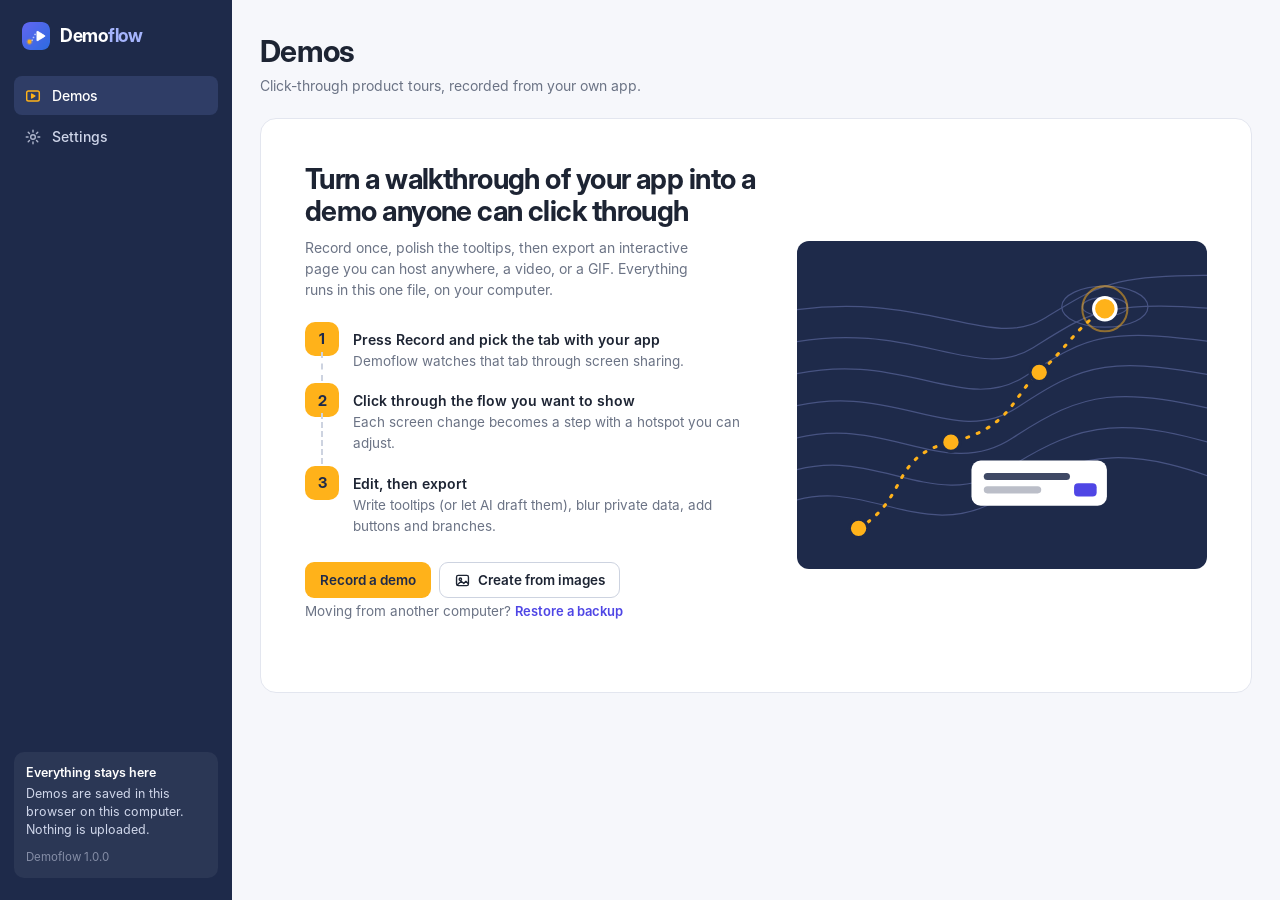
==== Demoflow.html @ d5525d9f "Demoflow 1.0.0 Co-Authored-By: Claude Opus 5.5 <noreply@anthropic.com> Claude-Session: https://claud" ====
<!doctype html>
<html lang="en" data-demoflow-app="1.0.0">
<head>
<meta charset="utf-8">
<meta name="viewport" content="width=device-width, initial-scale=1">
<title>Demoflow</title>
<link rel="icon" href="[data-uri]">
<link rel="manifest" href="manifest.webmanifest" id="df-manifest">
<meta name="theme-color" content="#1E2A4A">
<script>
(function () {
  window.DF_VERSION = "1.0.0";
  window.DF_FEED = "https://raw.githubusercontent.com/koohrang/demoflow/main/version.json";
  document.documentElement.setAttribute('data-demoflow', '1');
  function cmp(a, b) {
    a = String(a).split('.'); b = String(b).split('.');
    for (var i = 0; i < Math.max(a.length, b.length); i++) { var d = (+a[i] || 0) - (+b[i] || 0); if (d) return d > 0 ? 1 : -1; }
    return 0;
  }
  window.__dfBoot = new Promise(function (go) {
    if (/[?&#]safe\b/.test(location.href) || window.__dfNested) return go();
    var ls = {};
    try { ls = window.localStorage; } catch (e) { return go(); }
    var q;
    try { q = indexedDB.open('demoflow-app', 1); } catch (e) { return go(); }
    q.onupgradeneeded = function () { q.result.createObjectStore('app'); };
    q.onerror = function () { go(); };
    q.onsuccess = function () {
      var db = q.result, r;
      try { r = db.transaction('app', 'readonly').objectStore('app').get('current'); } catch (e) { db.close(); return go(); }
      r.onerror = function () { db.close(); go(); };
      r.onsuccess = function () {
        var rec = r.result; db.close();
        if (!rec || cmp(rec.version, window.DF_VERSION) <= 0 || ls.getItem('df.bad') === rec.version) return go();
        if (ls.getItem('df.bootPending') === rec.version) { ls.setItem('df.bad', rec.version); ls.removeItem('df.bootPending'); return go(); }
        ls.setItem('df.bootPending', rec.version);
        var html = rec.html.replace('<head>', '<head><script>window.__dfNested=1;window.__dfFrom="stored";<\/script>');
        // If that copy hasn't started within 12 s, reload: it is then skipped.
        setTimeout(function () { if (ls.getItem('df.bootPending') === rec.version) location.reload(); }, 12000);
        document.open(); document.write(html); document.close();
      };
    };
  });
})();

</script>
<style>
@font-face { font-family: "Inter TM"; src: url("[data-uri]") format("woff"); font-weight: 400; font-display: swap; }
@font-face { font-family: "Inter TM"; src: url("[data-uri]") format("woff"); font-weight: 500; font-display: swap; }
@font-face { font-family: "Inter TM"; src: url("[data-uri]") format("woff"); font-weight: 600; font-display: swap; }
@font-face { font-family: "Inter TM Display"; src: url("[data-uri]") format("woff"); font-weight: 700; font-display: swap; }

/* Demoflow player. Every class is prefixed tmp- so it can be embedded anywhere. */
.tmp-root {
  --tmp-accent: #4F46E5;
  --tmp-accent-ink: #fff;
  --tmp-hot: #FFB21A;
  --tmp-tip-bg: #fff;
  --tmp-tip-ink: #1D2433;
  --tmp-radius: 12px;
  --tmp-font: ui-sans-serif, system-ui, -apple-system, "Segoe UI", Roboto, "Helvetica Neue", Arial, sans-serif;
  position: relative; width: 100%; height: 100%;
  display: flex; align-items: center; justify-content: center;
  font: 400 15px/1.5 var(--tmp-font); color: var(--tmp-tip-ink);
  -webkit-font-smoothing: antialiased; outline: none;
}
.tmp-root *, .tmp-root *::before, .tmp-root *::after { box-sizing: border-box; }
.tmp-root.tmp-fit-width { height: auto; display: block; }
.tmp-frame { position: relative; overflow: hidden; border-radius: 10px; background: #ECEEF5; box-shadow: 0 1px 2px rgba(20,28,52,.06), 0 12px 40px rgba(20,28,52,.16); }
.tmp-root.tmp-flat .tmp-frame { border-radius: 0; box-shadow: none; }
.tmp-stage { position: absolute; inset: 0; }
.tmp-img { position: absolute; inset: 0; width: 100%; height: 100%; object-fit: fill; user-select: none; -webkit-user-drag: none; transition: opacity .22s ease; }
.tmp-img.tmp-out { opacity: 0; }
.tmp-blur { position: absolute; backdrop-filter: blur(9px) saturate(.9); -webkit-backdrop-filter: blur(9px); background: rgba(240,242,241,.12); border-radius: 4px; }

/* Hotspot beacon */
.tmp-beacon { position: absolute; width: 44px; height: 44px; margin: -22px 0 0 -22px; padding: 0; border: 0; border-radius: 50%; background: none; cursor: pointer; z-index: 3; }
.tmp-beacon .tmp-core { position: absolute; left: 14px; top: 14px; width: 16px; height: 16px; border-radius: 50%; background: var(--tmp-hot); box-shadow: 0 0 0 3px rgba(255,255,255,.95), 0 2px 8px rgba(0,0,0,.3); }
.tmp-beacon .tmp-ring { position: absolute; left: 14px; top: 14px; width: 16px; height: 16px; border-radius: 50%; border: 2px solid var(--tmp-hot); animation: tmp-ring 1.8s cubic-bezier(.2,.6,.3,1) infinite; }
.tmp-beacon .tmp-ring + .tmp-ring { animation-delay: .9s; }
.tmp-beacon:focus-visible .tmp-core { outline: 3px solid var(--tmp-accent); outline-offset: 3px; }
@keyframes tmp-ring { from { transform: scale(1); opacity: .9; } to { transform: scale(3.4); opacity: 0; } }

/* Spotlight */
.tmp-spot { position: absolute; z-index: 2; border-radius: 8px; cursor: pointer; box-shadow: 0 0 0 2px var(--tmp-hot), 0 0 0 9999px rgba(12,22,20,.52); transition: all .3s ease; background: transparent; border: 0; padding: 0; }
.tmp-spot:focus-visible { outline: 3px solid #fff; outline-offset: 3px; }

/* Area beacon: a pulsing outline around a whole region, nothing dimmed */
.tmp-area { position: absolute; z-index: 2; border-radius: 10px; cursor: pointer; padding: 0; background: color-mix(in srgb, var(--tmp-hot) 10%, transparent); border: 2.5px solid var(--tmp-hot); box-shadow: 0 0 0 0 color-mix(in srgb, var(--tmp-hot) 55%, transparent); animation: tmp-area 1.8s ease-out infinite; }
.tmp-area:hover { background: color-mix(in srgb, var(--tmp-hot) 18%, transparent); }
.tmp-area:focus-visible { outline: 3px solid var(--tmp-accent); outline-offset: 3px; }
@keyframes tmp-area { 0% { box-shadow: 0 0 0 0 color-mix(in srgb, var(--tmp-hot) 55%, transparent); } 100% { box-shadow: 0 0 0 14px color-mix(in srgb, var(--tmp-hot) 0%, transparent); } }

/* Recorded movement and video clips */
.tmp-motion, .tmp-video { position: absolute; inset: 0; width: 100%; height: 100%; object-fit: fill; background: transparent; z-index: 5; cursor: pointer; }
.tmp-motion { opacity: 0; transition: opacity .12s linear; }
.tmp-motion.tmp-on { opacity: 1; }
.tmp-motion.tmp-gone { opacity: 0; transition-duration: .16s; }
.tmp-video { z-index: 1; cursor: default; }
.tmp-tip.tmp-cap-only { padding: 12px 16px; pointer-events: none; }
.tmp-skip { position: absolute; z-index: 6; animation: tmp-fadein .3s ease .4s both; right: 12px; bottom: 14px; border: 0; border-radius: 999px; padding: 7px 12px; background: rgba(20,28,52,.72); color: #fff; font: 600 12.5px/1 var(--tmp-font); cursor: pointer; backdrop-filter: blur(6px); }
.tmp-skip:hover { background: rgba(20,28,52,.9); }
.tmp-tip.tmp-cap { width: min(460px, calc(100% - 24px)); }

@keyframes tmp-fadein { from { opacity: 0; } to { opacity: 1; } }

/* Tooltip */
.tmp-tip { position: absolute; z-index: 4; width: 300px; max-width: calc(100% - 24px); background: var(--tmp-tip-bg); color: var(--tmp-tip-ink); border-radius: var(--tmp-radius); box-shadow: 0 1px 2px rgba(0,0,0,.08), 0 14px 38px rgba(10,20,18,.26); padding: 14px 16px 12px; opacity: 0; transform: translateY(4px); transition: opacity .2s ease, transform .2s ease; }
.tmp-tip.tmp-in { opacity: 1; transform: none; }
.tmp-tip .tmp-arrow { position: absolute; width: 14px; height: 14px; background: var(--tmp-tip-bg); transform: rotate(45deg); border-radius: 2px; }
.tmp-tip .tmp-text { margin: 0; font-size: 15px; line-height: 1.5; overflow-wrap: anywhere; }
.tmp-tip .tmp-text strong { font-weight: 650; }
.tmp-tip .tmp-ctas { display: flex; flex-wrap: wrap; gap: 8px; margin-top: 12px; }
.tmp-foot { display: flex; align-items: center; gap: 6px; margin-top: 12px; }
.tmp-count { flex: 1; font-size: 12.5px; color: color-mix(in srgb, var(--tmp-tip-ink) 58%, transparent); font-variant-numeric: tabular-nums; }
.tmp-btn { appearance: none; border: 0; cursor: pointer; font: 600 13.5px/1 var(--tmp-font); padding: 9px 14px; border-radius: calc(var(--tmp-radius) * .66); background: var(--tmp-accent); color: var(--tmp-accent-ink); transition: filter .15s ease, transform .1s ease; text-decoration: none; display: inline-flex; align-items: center; gap: 6px; }
.tmp-btn:hover { filter: brightness(1.08); }
.tmp-btn:active { transform: translateY(1px); }
.tmp-btn:focus-visible { outline: 2px solid var(--tmp-accent); outline-offset: 2px; }
.tmp-btn.tmp-secondary { background: color-mix(in srgb, var(--tmp-accent) 11%, transparent); color: var(--tmp-accent); }
.tmp-btn.tmp-icon { padding: 8px 10px; background: transparent; color: color-mix(in srgb, var(--tmp-tip-ink) 70%, transparent); }
.tmp-btn.tmp-icon:hover { background: color-mix(in srgb, var(--tmp-tip-ink) 7%, transparent); filter: none; }

/* Chapter + end screens */
.tmp-overlay { position: absolute; inset: 0; z-index: 6; display: flex; align-items: center; justify-content: center; padding: 24px; opacity: 0; transition: opacity .25s ease; }
.tmp-overlay.tmp-in { opacity: 1; }
.tmp-overlay .tmp-bg { position: absolute; inset: -30px; background-size: cover; background-position: center; filter: blur(14px) saturate(.9); transform: scale(1.04); }
.tmp-overlay .tmp-veil { position: absolute; inset: 0; background: color-mix(in srgb, var(--tmp-accent) 62%, rgba(8,16,14,.55)); }
.tmp-card { position: relative; width: min(460px, 100%); background: var(--tmp-tip-bg); color: var(--tmp-tip-ink); border-radius: calc(var(--tmp-radius) * 1.33); padding: 26px 26px 20px; box-shadow: 0 24px 60px rgba(0,0,0,.28); text-align: left; }
.tmp-card h2 { margin: 0 0 8px; font: 700 clamp(19px, 2.6vw, 25px)/1.2 var(--tmp-font); letter-spacing: -0.015em; }
.tmp-card p { margin: 0; color: color-mix(in srgb, var(--tmp-tip-ink) 75%, transparent); }
.tmp-card .tmp-choices { display: grid; gap: 8px; margin-top: 18px; }
.tmp-card .tmp-choices .tmp-btn { justify-content: space-between; padding: 12px 14px; font-size: 14.5px; width: 100%; }
.tmp-card .tmp-foot { margin-top: 16px; }

/* Opening and closing cards */
.tmp-opening .tmp-card, .tmp-closing .tmp-card { text-align: center; padding: 34px 32px 28px; width: min(500px, 100%); }
.tmp-opening .tmp-card h2 { font-size: clamp(22px, 3.4vw, 32px); letter-spacing: -0.02em; margin-bottom: 10px; }
.tmp-closing .tmp-card h2 { font-size: clamp(21px, 3vw, 28px); }
.tmp-opening .tmp-card p, .tmp-closing .tmp-card p { max-width: 38ch; margin: 0 auto; }
.tmp-opening .tmp-choices, .tmp-closing .tmp-choices { max-width: 320px; margin-left: auto; margin-right: auto; }
.tmp-opening .tmp-choices .tmp-btn, .tmp-closing .tmp-choices .tmp-btn { justify-content: center; gap: 8px; }
.tmp-meta { display: inline-block; margin: 0 0 12px; padding: 4px 10px; border-radius: 999px; background: color-mix(in srgb, var(--tmp-accent) 12%, transparent); color: var(--tmp-accent); font-size: 12.5px; font-weight: 600; }
.tmp-opening .tmp-veil { background: linear-gradient(160deg, color-mix(in srgb, var(--tmp-accent) 80%, rgba(8,16,30,.7)), color-mix(in srgb, var(--tmp-accent) 45%, rgba(8,16,30,.75))); }

/* Start screen */
.tmp-start .tmp-play { width: 64px; height: 64px; border-radius: 50%; border: 0; cursor: pointer; background: var(--tmp-hot); display: grid; place-items: center; margin: 0 auto 14px; box-shadow: 0 10px 30px rgba(0,0,0,.25); }
.tmp-start .tmp-play svg { margin-left: 4px; }
.tmp-start .tmp-card { text-align: center; }

/* Progress + controls */
.tmp-progress { position: absolute; left: 0; right: 0; bottom: 0; height: 4px; background: rgba(0,0,0,.08); z-index: 7; }
.tmp-progress i { display: block; height: 100%; width: 0; background: var(--tmp-accent); transition: width .3s ease; }
.tmp-controls { position: absolute; top: 10px; right: 10px; z-index: 8; display: flex; gap: 4px; opacity: 0; transition: opacity .2s ease; }
.tmp-frame:hover .tmp-controls, .tmp-controls:focus-within { opacity: 1; }
.tmp-ctrl { width: 32px; height: 32px; border: 0; border-radius: 8px; cursor: pointer; display: grid; place-items: center; background: rgba(15,25,23,.62); color: #fff; backdrop-filter: blur(6px); }
.tmp-ctrl:hover { background: rgba(15,25,23,.8); }
.tmp-ctrl:focus-visible { outline: 2px solid #fff; }

/* Small stages: tooltip docks to an edge */
.tmp-docked .tmp-tip { left: 10px !important; right: 10px; width: auto; max-width: none; }
.tmp-docked .tmp-tip .tmp-arrow { display: none; }
.tmp-docked .tmp-tip .tmp-text { font-size: 14px; }

.tmp-root:fullscreen { background: #0E1513; }
.tmp-sr { position: absolute; width: 1px; height: 1px; overflow: hidden; clip: rect(0 0 0 0); white-space: nowrap; }

@media (prefers-reduced-motion: reduce) {
  .tmp-beacon .tmp-ring { animation: none; opacity: .5; transform: scale(1.8); }
  .tmp-area { animation: none; }
  .tmp-img, .tmp-tip, .tmp-overlay, .tmp-spot, .tmp-progress i { transition: none; }
}
/* Camera (zoom) layer: screenshots, blurs, annotations and hotspots move together. */
.tmp-cam { position: absolute; inset: 0; transform-origin: 0 0; will-change: transform; }
.tmp-cam .tmp-beacon { scale: calc(1 / var(--tmp-z, 1)); }
.tmp-annos-wrap, .tmp-annos { position: absolute; inset: 0; pointer-events: none; z-index: 4; }
.tmp-annos svg { position: absolute; inset: 0; width: 100%; height: 100%; overflow: visible; }
.tmp-label { position: absolute; transform: translate(-50%, -50%); padding: .35em .75em; border-radius: 999px; font: 600 calc(var(--tmp-w, 900px) * .0155)/1.25 var(--tmp-font); white-space: nowrap; box-shadow: 0 2px 10px rgba(0,0,0,.18); }
.tmp-brand { position: absolute; z-index: 7; max-height: 30px; max-width: 140px; object-fit: contain; pointer-events: none; filter: drop-shadow(0 1px 3px rgba(0,0,0,.18)); }
.tmp-brand-tl { top: 12px; left: 14px; } .tmp-brand-bl { bottom: 12px; left: 14px; } .tmp-brand-br { bottom: 12px; right: 14px; }
.tmp-root.tmp-docked .tmp-brand { max-height: 22px; }
/* Lead form before the demo */
.tmp-gate { display: grid; gap: 10px; margin-top: 16px; text-align: left; }
.tmp-field { display: grid; gap: 4px; font: 600 12.5px/1.2 var(--tmp-font); color: color-mix(in srgb, var(--tmp-tip-ink) 80%, transparent); }
.tmp-field input { font: 400 15px/1.3 var(--tmp-font); padding: 10px 12px; border-radius: calc(var(--tmp-radius) * .7); border: 1px solid color-mix(in srgb, var(--tmp-tip-ink) 22%, transparent); background: var(--tmp-tip-bg); color: var(--tmp-tip-ink); }
.tmp-field input:focus { outline: 2px solid var(--tmp-accent); outline-offset: 1px; border-color: transparent; }
.tmp-gate .tmp-btn { justify-content: center; padding: 12px 14px; font-size: 14.5px; margin-top: 4px; }
.tmp-gate-err { color: #C42B32; font-size: 13px; min-height: 0; }
.tmp-gate-err:empty { display: none; }
.tmp-gate-note { font-size: 11.5px; color: color-mix(in srgb, var(--tmp-tip-ink) 60%, transparent); text-align: center; }

:root {
  /* Palette from the Acme Analytics guided tour */
  --navy: #1E2A4A; --navy-2: #2F3D66; --navy-ink: #CFD6EA;
  --indigo: #4F46E5; --indigo-2: #4338CA; --indigo-tint: #EEF0FE; --indigo-tint-2: #DDE0FB;
  --blue: #2C6BE0; --blue-tint: #E7F0FD;
  --emerald: #16A36A; --emerald-tint: #E3F6EC;
  /* Older names, mapped onto the new palette */
  --pine: var(--navy); --pine-2: var(--indigo); --pine-3: var(--indigo); --pine-tint: var(--indigo-tint); --pine-tint-2: var(--indigo-tint-2);
  --blaze: #FFB21A; --blaze-2: #FFC54D; --blaze-tint: #FFF4DA;
  --paper: #F6F7FB; --surface: #FFFFFF; --sunk: #ECEEF5;
  --ink: #1D2433; --muted: #6B7385; --faint: #959CAE;
  --line: #E3E6EF; --line-2: #CDD3E0;
  --focus: #4F46E5; --danger: #C42B1C; --danger-tint: #FDECEA; --ok: #16A36A;
  --r-sm: 6px; --r: 9px; --r-lg: 14px;
  --shadow-pop: 0 1px 2px rgba(20,28,52,.08), 0 10px 30px rgba(20,28,52,.14);
  --font: "Inter TM", ui-sans-serif, system-ui, -apple-system, "Segoe UI", Roboto, sans-serif;
  --display: "Inter TM Display", "Inter TM", ui-sans-serif, system-ui, sans-serif;
}
* { box-sizing: border-box; }
html, body { margin: 0; height: 100%; }
body { font: 400 14px/1.5 var(--font); color: var(--ink); background: var(--paper); -webkit-font-smoothing: antialiased; font-feature-settings: "cv11", "ss01"; }
button, input, select, textarea { font: inherit; color: inherit; }
:focus-visible { outline: 2px solid var(--focus); outline-offset: 2px; }
::selection { background: var(--blaze-tint); }
a { color: var(--pine-2); }
h1, h2, h3 { margin: 0; }
.ic { display: inline-grid; place-items: center; width: var(--s, 18px); height: var(--s, 18px); flex: none; }
.ic svg { width: 100%; height: 100%; }
.sr { position: absolute; width: 1px; height: 1px; overflow: hidden; clip: rect(0 0 0 0); white-space: nowrap; }
[hidden] { display: none !important; }

/* ---------- Buttons ---------- */
.btn { display: inline-flex; align-items: center; justify-content: center; gap: 7px; height: 36px; padding: 0 14px; border-radius: var(--r); border: 1px solid transparent; background: none; font-weight: 600; font-size: 13.5px; cursor: pointer; white-space: nowrap; transition: background .12s ease, border-color .12s ease, color .12s ease; }
.btn:disabled { opacity: .5; cursor: not-allowed; }
.btn:active:not(:disabled) { transform: translateY(1px); }
.btn-primary { background: var(--indigo); color: #fff; }
.btn-primary:hover:not(:disabled) { background: var(--indigo-2); }
.btn-blaze { background: var(--blaze); color: var(--navy); }
.btn-blaze:hover:not(:disabled) { background: var(--blaze-2); }
.btn-outline { background: var(--surface); border-color: var(--line-2); }
.btn-outline:hover:not(:disabled) { background: var(--paper); border-color: var(--faint); }
.btn-quiet { color: var(--muted); }
.btn-quiet:hover:not(:disabled) { background: var(--sunk); color: var(--ink); }
.btn-danger { background: var(--danger); color: #fff; }
.btn-danger:hover:not(:disabled) { background: #912018; }
.rec-dot-sm { width: 9px; height: 9px; border-radius: 50%; background: #E03131; box-shadow: 0 0 0 3px rgba(224,49,49,.18); }
.btn-sm { height: 30px; padding: 0 10px; font-size: 13px; border-radius: 7px; }
.btn-block { width: 100%; }
.icon-btn { display: inline-grid; place-items: center; width: 32px; height: 32px; border-radius: 8px; border: 0; background: none; color: var(--muted); cursor: pointer; flex: none; }
.icon-btn:hover:not(:disabled) { background: var(--sunk); color: var(--ink); }
.icon-btn:disabled { opacity: .4; cursor: default; }
.icon-btn.on { background: var(--pine-tint); color: var(--pine); }
.spin { width: 15px; height: 15px; border-radius: 50%; border: 2px solid currentColor; border-right-color: transparent; animation: spin .7s linear infinite; flex: none; }
@keyframes spin { to { transform: rotate(360deg); } }

/* ---------- Form controls ---------- */
.field { display: grid; gap: 6px; margin-bottom: 14px; }
.field > label, .field-label { font-weight: 600; font-size: 13px; }
.field .help { color: var(--muted); font-size: 12.5px; margin: -2px 0 0; }
.input, .select, .textarea { width: 100%; min-height: 36px; padding: 7px 10px; border: 1px solid var(--line-2); border-radius: var(--r-sm); background: var(--surface); transition: border-color .12s ease, box-shadow .12s ease; }
.input:hover, .select:hover, .textarea:hover { border-color: var(--faint); }
.input:focus, .select:focus, .textarea:focus { outline: none; border-color: var(--indigo); box-shadow: 0 0 0 3px rgba(79,70,229,.16); }
.textarea { resize: vertical; min-height: 84px; line-height: 1.45; }
.select { appearance: none; padding-right: 30px; background: var(--surface) url("data:image/svg+xml,%3Csvg xmlns='http://www.w3.org/2000/svg' width='12' height='12' viewBox='0 0 12 12'%3E%3Cpath d='M3 4.5l3 3 3-3' fill='none' stroke='%235C6965' stroke-width='1.5' stroke-linecap='round' stroke-linejoin='round'/%3E%3C/svg%3E") no-repeat right 10px center; cursor: pointer; }
.row { display: flex; gap: 8px; align-items: center; }
.row > .grow { flex: 1; min-width: 0; }
.check { display: flex; gap: 9px; align-items: flex-start; cursor: pointer; padding: 4px 0; }
.check input { accent-color: var(--pine); margin: 3px 0 0; width: 15px; height: 15px; flex: none; }
.check small { display: block; color: var(--muted); font-size: 12.5px; }

.seg { display: inline-flex; padding: 3px; gap: 2px; background: var(--sunk); border-radius: 9px; width: 100%; }
.seg button { flex: 1; border: 0; background: none; padding: 6px 8px; border-radius: 7px; font-weight: 600; font-size: 12.5px; color: var(--muted); cursor: pointer; display: inline-flex; align-items: center; justify-content: center; gap: 5px; }
.seg button:hover { color: var(--ink); }
.seg button[aria-pressed="true"] { background: var(--surface); color: var(--ink); box-shadow: 0 1px 2px rgba(0,0,0,.08), 0 0 0 1px rgba(0,0,0,.03); }

.swatches { display: flex; flex-wrap: wrap; gap: 7px; align-items: center; }
.swatch { width: 26px; height: 26px; border-radius: 50%; border: 0; cursor: pointer; box-shadow: inset 0 0 0 1px rgba(0,0,0,.12); position: relative; }
.swatch[aria-pressed="true"]::after { content: ""; position: absolute; inset: -4px; border-radius: 50%; border: 2px solid var(--ink); }
.swatch-custom { position: relative; overflow: hidden; background: conic-gradient(#f43, #fb2, #4c6, #29e, #a4e, #f43); }
.swatch-custom input { position: absolute; inset: 0; opacity: 0; cursor: pointer; width: 100%; height: 100%; }

/* ---------- Toasts, menus, modals ---------- */
.toasts { position: fixed; z-index: 100; bottom: 20px; left: 50%; transform: translateX(-50%); display: grid; gap: 8px; justify-items: center; pointer-events: none; }
.toast { pointer-events: auto; display: flex; align-items: center; gap: 12px; padding: 10px 14px; border-radius: 10px; background: var(--ink); color: #fff; box-shadow: var(--shadow-pop); font-weight: 500; opacity: 0; transform: translateY(8px); transition: opacity .2s ease, transform .2s ease; max-width: min(560px, 92vw); }
.toast.in { opacity: 1; transform: none; }
.toast-error { background: var(--danger); }
.toast-ok::before { content: ""; width: 8px; height: 8px; border-radius: 50%; background: var(--blaze); flex: none; }
.toast-act { border: 0; background: rgba(255,255,255,.14); color: #fff; font-weight: 600; padding: 5px 10px; border-radius: 7px; cursor: pointer; }

.menu { position: fixed; z-index: 90; min-width: 220px; padding: 6px; background: var(--surface); border-radius: 11px; box-shadow: var(--shadow-pop), 0 0 0 1px rgba(20,28,52,.06); }
.menu-item { display: flex; align-items: center; gap: 10px; width: 100%; padding: 8px 10px; border: 0; background: none; border-radius: 7px; text-align: left; cursor: pointer; font-weight: 500; }
.menu-item:hover, .menu-item:focus-visible { background: var(--paper); outline: none; }
.menu-item:disabled { opacity: .45; cursor: default; }
.menu-item .ic { color: var(--muted); }
.menu-item.danger { color: var(--danger); }
.menu-item.danger .ic { color: var(--danger); }
.menu-label small { display: block; color: var(--muted); font-size: 12px; font-weight: 400; }
.menu-sep { height: 1px; background: var(--line); margin: 5px 4px; }
.menu-head { padding: 6px 10px 4px; font-size: 12px; font-weight: 600; color: var(--muted); }

.modal-back { position: fixed; inset: 0; z-index: 80; background: rgba(20,28,52,.42); display: grid; place-items: center; padding: 20px; opacity: 0; transition: opacity .18s ease; }
.modal-back.in { opacity: 1; }
.modal { width: min(500px, 100%); max-height: calc(100vh - 40px); overflow: auto; background: var(--surface); border-radius: var(--r-lg); box-shadow: 0 30px 80px rgba(20,28,52,.3); transform: translateY(8px) scale(.99); transition: transform .18s ease; }
.modal-back.in .modal { transform: none; }
.modal-wide { width: min(720px, 100%); }
.modal-head { display: flex; align-items: center; justify-content: space-between; gap: 12px; padding: 18px 18px 4px 22px; }
.modal-head h2 { font: 700 19px/1.25 var(--display); letter-spacing: -0.01em; }
.modal-body { padding: 10px 22px 6px; }
.modal-text { margin: 0 0 8px; color: var(--muted); }
.modal-foot { display: flex; justify-content: flex-end; gap: 8px; padding: 14px 22px 20px; }

/* ---------- App shell (library, settings, analytics) ---------- */
.shell { min-height: 100%; display: grid; grid-template-columns: 232px minmax(0, 1fr); }
.topnav { position: sticky; top: 0; height: 100vh; display: flex; flex-direction: column; gap: 26px; padding: 22px 14px; background: var(--navy); color: var(--navy-ink); }
.logo { display: flex; align-items: center; gap: 10px; text-decoration: none; color: #fff; font: 700 18px/1 var(--display); letter-spacing: -0.015em; padding: 0 8px; }
.logo img { width: 28px; height: 28px; }
.nav { display: grid; gap: 2px; }
.nav a { display: flex; align-items: center; gap: 10px; padding: 9px 10px; border-radius: 8px; text-decoration: none; color: var(--navy-ink); font-weight: 500; }
.nav a .ic { opacity: .8; }
.nav a:hover { color: #fff; background: rgba(255,255,255,.06); }
.nav a[aria-current="page"] { color: #fff; background: var(--navy-2); }
.nav a[aria-current="page"] .ic { color: var(--blaze); opacity: 1; }
.nav-foot { margin-top: auto; padding: 12px; border-radius: 10px; background: rgba(255,255,255,.06); font-size: 12.5px; line-height: 1.45; color: var(--navy-ink); }
.nav-foot strong { display: block; color: #fff; font-weight: 600; margin-bottom: 2px; }
.nav-rec { display: flex; width: 100%; justify-content: center; margin-top: 10px; }
.page { width: 100%; max-width: 1180px; margin: 0 auto; padding: 34px 28px 60px; }
.page-head { display: flex; align-items: flex-end; justify-content: space-between; gap: 16px; margin-bottom: 22px; flex-wrap: wrap; }
.page-head h1 { font: 700 30px/1.15 var(--display); letter-spacing: -0.022em; }
.page-head p { margin: 6px 0 0; color: var(--muted); }

/* Library stats */
.stats { display: grid; grid-template-columns: repeat(4, minmax(0, 1fr)); gap: 16px; margin-bottom: 26px; }
.stat { position: relative; background: var(--surface); border: 1px solid var(--line); border-radius: 12px; padding: 16px 18px 15px 20px; overflow: hidden; }
.stat::before { content: ""; position: absolute; left: 0; top: 0; bottom: 0; width: 4px; background: var(--c); }
.stat .lbl { display: flex; align-items: center; gap: 8px; color: var(--muted); font-size: 13px; font-weight: 500; }
.stat .lbl .ic { color: var(--c); background: var(--ct); border-radius: 7px; width: 26px; height: 26px; padding: 5px; }
.stat .val { font: 700 28px/1.15 var(--display); letter-spacing: -0.02em; margin-top: 10px; font-variant-numeric: tabular-nums; }
.stat .sub { color: var(--faint); font-size: 12.5px; margin-top: 2px; white-space: nowrap; overflow: hidden; text-overflow: ellipsis; }
.stat-indigo { --c: var(--indigo); --ct: var(--indigo-tint); }
.stat-amber { --c: #D98E00; --ct: var(--blaze-tint); }
.stat-blue { --c: var(--blue); --ct: var(--blue-tint); }
.stat-emerald { --c: var(--emerald); --ct: var(--emerald-tint); }
.section-title { font: 600 15px/1.3 var(--font); margin: 0 0 12px; }

/* Library */
.lib-tools { display: flex; gap: 8px; align-items: center; flex-wrap: wrap; }
.search { position: relative; }
.search .ic { position: absolute; left: 10px; top: 50%; translate: 0 -50%; color: var(--faint); pointer-events: none; }
.search input { padding-left: 34px; width: 240px; }
.grid { display: grid; grid-template-columns: repeat(auto-fill, minmax(262px, 1fr)); gap: 22px; }
.card { position: relative; display: flex; flex-direction: column; background: var(--surface); border-radius: 12px; border: 1px solid var(--line); overflow: hidden; transition: border-color .15s ease, box-shadow .15s ease; }
.card:hover { border-color: var(--line-2); box-shadow: 0 8px 26px rgba(20,28,52,.09); }
.card-cover { display: block; position: relative; aspect-ratio: 16 / 10; background: var(--sunk) center/cover no-repeat; border-bottom: 1px solid var(--line); cursor: pointer; border-top: 0; border-left: 0; border-right: 0; padding: 0; width: 100%; }
.card-cover .steps-pill { position: absolute; left: 10px; bottom: 10px; padding: 3px 9px; border-radius: 999px; background: rgba(30,42,74,.88); color: #fff; font-size: 12px; font-weight: 600; backdrop-filter: blur(4px); }
.card-body { display: flex; align-items: flex-start; gap: 6px; padding: 12px 8px 14px 14px; }
.card-text { flex: 1; min-width: 0; }
.card-title { font-weight: 600; font-size: 14.5px; white-space: nowrap; overflow: hidden; text-overflow: ellipsis; display: block; color: var(--ink); text-decoration: none; }
.card-title:hover { text-decoration: underline; text-underline-offset: 3px; }
.card-meta { color: var(--muted); font-size: 12.5px; margin-top: 2px; display: flex; gap: 8px; align-items: center; flex-wrap: wrap; }
.badge { display: inline-flex; align-items: center; gap: 5px; padding: 1px 8px; border-radius: 999px; font-size: 11.5px; font-weight: 600; background: var(--pine-tint); color: var(--pine); }
.badge-warn { background: var(--blaze-tint); color: #7A5200; }
.badge::before { content: ""; width: 6px; height: 6px; border-radius: 50%; background: currentColor; }

.empty { display: grid; grid-template-columns: minmax(0, 1.1fr) minmax(0, 1fr); gap: 40px; align-items: center; background: var(--surface); border: 1px solid var(--line); border-radius: 16px; padding: 44px; overflow: hidden; position: relative; }
.empty h2 { font: 700 28px/1.15 var(--display); letter-spacing: -0.02em; margin-bottom: 10px; }
.empty p { color: var(--muted); margin: 0 0 22px; max-width: 46ch; }
.trail { list-style: none; margin: 0 0 26px; padding: 0; display: grid; gap: 0; }
.trail li { display: grid; grid-template-columns: 34px 1fr; gap: 14px; position: relative; padding-bottom: 18px; }
.trail li:last-child { padding-bottom: 0; }
.trail li::before { content: ""; position: absolute; left: 16px; top: 30px; bottom: 2px; border-left: 2px dashed var(--line-2); }
.trail li:last-child::before { display: none; }
.trail .n { width: 34px; height: 34px; border-radius: 10px; display: grid; place-items: center; background: var(--blaze); color: var(--navy); font: 700 15px/1 var(--display); }
.trail strong { display: block; font-weight: 600; margin-top: 6px; }
.trail span.d { color: var(--muted); font-size: 13.5px; }
.empty-art { position: relative; aspect-ratio: 4/3.2; border-radius: 12px; background: var(--navy); overflow: hidden; }
.empty-actions { display: flex; gap: 8px; flex-wrap: wrap; }

/* Settings */
.settings { display: grid; grid-template-columns: 210px minmax(0, 1fr); gap: 36px; align-items: start; }
.settings-nav { position: sticky; top: 84px; display: grid; gap: 2px; }
.settings-nav a { padding: 8px 12px; border-radius: 8px; text-decoration: none; color: var(--muted); font-weight: 600; }
.settings-nav a:hover { background: var(--surface); color: var(--ink); }
.panel { background: var(--surface); border: 1px solid var(--line); border-radius: 14px; padding: 24px 26px 18px; margin-bottom: 22px; scroll-margin-top: 84px; }
.panel h2 { font: 700 19px/1.25 var(--display); letter-spacing: -0.01em; margin-bottom: 4px; }
.panel > p { color: var(--muted); margin: 0 0 18px; max-width: 70ch; }
.panel .two { display: grid; grid-template-columns: 1fr 1fr; gap: 0 16px; }
.panel-foot { display: flex; align-items: center; gap: 10px; border-top: 1px solid var(--line); margin: 6px -26px 0; padding: 14px 26px 0; }
.status-line { font-size: 13px; color: var(--muted); display: inline-flex; align-items: center; gap: 7px; }
.status-line.ok { color: var(--ok); }
.status-line.bad { color: var(--danger); }
.code { font: 500 12.5px/1.55 ui-monospace, SFMono-Regular, Menlo, Consolas, monospace; background: var(--paper); border: 1px solid var(--line); border-radius: 8px; padding: 10px 12px; white-space: pre-wrap; word-break: break-all; margin: 6px 0 12px; }

/* Analytics */
.kpis { display: grid; grid-template-columns: repeat(4, minmax(0, 1fr)); gap: 16px; margin-bottom: 22px; }
.kpi { background: var(--surface); border: 1px solid var(--line); border-radius: 14px; padding: 18px 20px; }
.kpi .v { font: 700 34px/1.1 var(--display); letter-spacing: -0.02em; font-variant-numeric: tabular-nums; }
.kpi .l { color: var(--muted); font-weight: 500; margin-top: 4px; }
.kpi .s { color: var(--faint); font-size: 12.5px; margin-top: 2px; }
.an-grid { display: grid; grid-template-columns: minmax(0, 1.4fr) minmax(0, 1fr); gap: 22px; }
.funnel { display: grid; gap: 7px; }
.f-row { display: grid; grid-template-columns: 26px minmax(0, 1fr) 56px; gap: 10px; align-items: center; font-size: 13px; }
.f-row .num { color: var(--faint); font-variant-numeric: tabular-nums; text-align: right; }
.f-bar { position: relative; height: 28px; border-radius: 6px; background: var(--paper); overflow: hidden; }
.f-bar i { position: absolute; inset: 0 auto 0 0; background: var(--pine-tint-2); border-radius: 6px; }
.f-bar span { position: relative; display: block; padding: 0 10px; line-height: 28px; white-space: nowrap; overflow: hidden; text-overflow: ellipsis; }
.f-row .pct { font-variant-numeric: tabular-nums; font-weight: 600; text-align: right; }
.bars { display: flex; align-items: flex-end; gap: 4px; height: 150px; padding-top: 10px; }
.bars div { flex: 1; background: var(--indigo); border-radius: 3px 3px 0 0; min-height: 2px; position: relative; }
.bars div:hover { background: var(--pine); }
.bars-axis { display: flex; justify-content: space-between; color: var(--faint); font-size: 12px; margin-top: 6px; }
.cta-list { list-style: none; padding: 0; margin: 0; }
.cta-list li { display: flex; justify-content: space-between; padding: 9px 0; border-bottom: 1px solid var(--line); }
.cta-list li:last-child { border-bottom: 0; }

/* ---------- Editor ---------- */
.editor { height: 100vh; display: grid; grid-template-rows: 58px minmax(0, 1fr); grid-template-columns: 236px minmax(0, 1fr) 336px; grid-template-areas: "top top top" "rail stage insp"; background: var(--paper); }
.ed-top { grid-area: top; display: flex; align-items: center; gap: 10px; padding: 0 14px 0 10px; background: var(--surface); border-bottom: 1px solid var(--line); min-width: 0; }
.ed-title { flex: 1; min-width: 0; display: flex; align-items: center; gap: 10px; }
.ed-title input { font: 600 15px/1 var(--font); border: 1px solid transparent; background: none; padding: 7px 9px; border-radius: 7px; min-width: 120px; max-width: 460px; width: 100%; text-overflow: ellipsis; }
.ed-title input:hover { border-color: var(--line); }
.ed-title input:focus { outline: none; border-color: var(--indigo); box-shadow: 0 0 0 3px rgba(79,70,229,.16); }
.save-state { color: var(--faint); font-size: 12.5px; white-space: nowrap; display: inline-flex; align-items: center; gap: 6px; }
.ed-sep { width: 1px; height: 22px; background: var(--line); margin: 0 2px; }

.rail { grid-area: rail; background: var(--surface); border-right: 1px solid var(--line); display: flex; flex-direction: column; min-height: 0; }
.rail-head { display: flex; align-items: center; justify-content: space-between; padding: 12px 10px 8px 16px; font-weight: 600; color: var(--muted); font-size: 12.5px; }
.rail-list { list-style: none; margin: 0; padding: 2px 10px 14px; overflow: auto; flex: 1; display: grid; gap: 4px; align-content: start; }
.rail-item { position: relative; display: grid; grid-template-columns: 22px minmax(0, 1fr); gap: 6px; align-items: start; padding: 7px 6px 8px 4px; border-radius: 10px; cursor: pointer; border: 1px solid transparent; }
.rail-item:hover { background: var(--paper); }
.rail-item[aria-current="true"] { background: var(--pine-tint); border-color: var(--pine-tint-2); }
.rail-item .idx { font: 600 12px/1 var(--font); color: var(--faint); text-align: right; padding-top: 4px; font-variant-numeric: tabular-nums; }
.rail-item[aria-current="true"] .idx { color: var(--pine); }
.rail-thumb { position: relative; aspect-ratio: 16/10; border-radius: 6px; background: var(--sunk) center/cover no-repeat; box-shadow: inset 0 0 0 1px rgba(0,0,0,.08); overflow: hidden; }
.rail-thumb .dot { position: absolute; width: 9px; height: 9px; margin: -4.5px 0 0 -4.5px; border-radius: 50%; background: var(--blaze); box-shadow: 0 0 0 2px #fff; }
.rail-thumb.chapter { background: linear-gradient(135deg, var(--navy), var(--navy-2)); display: grid; place-items: center; padding: 8px; color: #fff; font: 600 11px/1.3 var(--font); text-align: center; }
.rail-cap { font-size: 12px; color: var(--muted); margin-top: 5px; display: -webkit-box; -webkit-line-clamp: 2; -webkit-box-orient: vertical; overflow: hidden; line-height: 1.35; }
.rail-item[aria-current="true"] .rail-cap { color: var(--ink); }
.rail-item .branch { position: absolute; right: 8px; top: 10px; display: grid; place-items: center; width: 20px; height: 20px; border-radius: 6px; background: rgba(255,255,255,.92); color: var(--pine); box-shadow: 0 1px 2px rgba(0,0,0,.15); }
.rail-item.dragging { opacity: .4; }
.rail-item.drop-before::before, .rail-item.drop-after::after { content: ""; position: absolute; left: 8px; right: 8px; height: 3px; border-radius: 2px; background: var(--blaze); }
.rail-item.drop-before::before { top: -4px; }
.rail-item.drop-after::after { bottom: -4px; }
.rail-foot { padding: 10px; border-top: 1px solid var(--line); display: grid; gap: 6px; }

.stage-wrap { grid-area: stage; display: flex; flex-direction: column; min-width: 0; min-height: 0; }
.canvas-area { flex: 1; min-height: 0; display: grid; place-items: center; padding: 22px 26px 8px; position: relative; }
.canvas { position: relative; background: var(--sunk); border-radius: 8px; box-shadow: 0 1px 2px rgba(20,28,52,.08), 0 16px 44px rgba(20,28,52,.13); user-select: none; overflow: hidden; }
.canvas > img { position: absolute; inset: 0; width: 100%; height: 100%; display: block; pointer-events: none; }
.canvas.mode-hotspot { cursor: crosshair; }
.canvas.mode-blur { cursor: crosshair; }
.canvas .tmp-tip { opacity: 1; transform: none; transition: none; }
.canvas .tmp-tip .tmp-text { outline: none; border-radius: 4px; cursor: text; min-height: 1.5em; }
.canvas .tmp-tip .tmp-text:hover { box-shadow: 0 0 0 4px rgba(44,107,224,.10); background: rgba(44,107,224,.06); }
.canvas .tmp-tip .tmp-text:focus { box-shadow: 0 0 0 4px rgba(44,107,224,.16); background: rgba(44,107,224,.06); }
.canvas .tmp-tip .tmp-text:empty::before { content: "Write the tooltip…"; color: var(--faint); }
.canvas .tmp-tip .tmp-btn { pointer-events: none; }
.canvas .tmp-beacon { cursor: grab; }
.canvas .tmp-beacon:active { cursor: grabbing; }
.canvas .tmp-spot { cursor: move; pointer-events: auto; }
.canvas .tmp-tip-grip { position: absolute; top: -11px; left: 50%; translate: -50% 0; padding: 1px 8px; border-radius: 999px; background: var(--ink); color: #fff; font-size: 11px; font-weight: 600; opacity: 0; transition: opacity .15s; pointer-events: none; white-space: nowrap; }
.canvas .tmp-tip:hover .tmp-tip-grip { opacity: 1; }
.blur-box { position: absolute; border: 1.5px dashed rgba(255,255,255,.95); outline: 1px solid rgba(0,0,0,.35); backdrop-filter: blur(9px); background: rgba(240,242,241,.12); cursor: move; z-index: 5; }
.blur-box.sel { border-color: var(--blaze); border-style: solid; outline-color: rgba(0,0,0,.2); }
.blur-box .del { position: absolute; top: -12px; right: -12px; width: 24px; height: 24px; border-radius: 50%; border: 0; background: var(--ink); color: #fff; display: none; place-items: center; cursor: pointer; padding: 0; }
.blur-box.sel .del { display: grid; }
.blur-box .rs { position: absolute; right: -6px; bottom: -6px; width: 13px; height: 13px; border-radius: 3px; background: #fff; border: 1.5px solid var(--ink); cursor: nwse-resize; display: none; }
.blur-box.sel .rs { display: block; }
.spot-rs { position: absolute; width: 13px; height: 13px; border-radius: 3px; background: #fff; border: 1.5px solid var(--ink); cursor: nwse-resize; z-index: 4; }
.draft-box { position: absolute; border: 1.5px dashed var(--blaze); background: rgba(255,178,26,.12); z-index: 6; pointer-events: none; }
.chapter-edit { position: absolute; inset: 0; display: flex; align-items: center; justify-content: center; padding: 24px; }
.chapter-edit .bg { position: absolute; inset: -30px; background-size: cover; background-position: center; filter: blur(14px); }
.chapter-edit .veil { position: absolute; inset: 0; }
.chapter-edit .tmp-card [contenteditable] { outline: none; border-radius: 4px; }
.chapter-edit .tmp-card [contenteditable]:hover { background: rgba(44,107,224,.06); }
.chapter-edit .tmp-card [contenteditable]:focus { background: rgba(44,107,224,.06); box-shadow: 0 0 0 4px rgba(44,107,224,.14); }
.chapter-edit .tmp-card h2:empty::before { content: "Section title"; color: var(--faint); }
.chapter-edit .tmp-card p:empty::before { content: "A sentence that sets up what comes next"; color: var(--faint); }
.stage-foot { display: flex; align-items: center; justify-content: center; gap: 10px; padding: 4px 0 14px; color: var(--muted); font-size: 13px; font-variant-numeric: tabular-nums; }
.page-url { max-width: 50%; white-space: nowrap; overflow: hidden; text-overflow: ellipsis; color: var(--faint); font-size: 12.5px; display: inline-flex; align-items: center; gap: 5px; }

.insp { grid-area: insp; background: var(--surface); border-left: 1px solid var(--line); display: flex; flex-direction: column; min-height: 0; }
.tabs { display: flex; gap: 4px; padding: 10px 14px 0; border-bottom: 1px solid var(--line); }
.tab { position: relative; border: 0; background: none; padding: 9px 10px 11px; font-weight: 600; color: var(--muted); cursor: pointer; }
.tab:hover { color: var(--ink); }
.tab[aria-selected="true"] { color: var(--ink); }
.tab[aria-selected="true"]::after { content: ""; position: absolute; left: 8px; right: 8px; bottom: -1px; height: 2px; border-radius: 2px; background: var(--pine); }
.insp-body { overflow: auto; flex: 1; padding: 4px 0 30px; }
.sec { padding: 16px 18px 6px; border-bottom: 1px solid var(--line); }
.sec:last-child { border-bottom: 0; }
.sec-head { display: flex; align-items: center; justify-content: space-between; gap: 8px; margin-bottom: 10px; }
.sec-head h3 { font: 600 13.5px/1.3 var(--font); display: flex; align-items: center; gap: 7px; }
.sec-head h3 .ic { color: var(--faint); }
.sec .help { color: var(--muted); font-size: 12.5px; margin: -4px 0 12px; }
.ai-btn { color: var(--pine-2); }
.ai-btn .ic { color: #C98500; }
.cta-item { border: 1px solid var(--line); border-radius: 10px; padding: 10px; margin-bottom: 10px; display: grid; gap: 8px; background: var(--paper); }
.cta-item .row .input { background: #fff; }
.mini-label { font-size: 12px; color: var(--muted); font-weight: 600; }
.voice-row { display: flex; align-items: center; gap: 8px; padding: 8px 10px; border-radius: 9px; background: var(--paper); margin-bottom: 12px; font-size: 13px; }
.voice-row .grow { flex: 1; color: var(--muted); }
.voice-row.stale { background: var(--blaze-tint); }
.pill-note { display: inline-flex; align-items: center; gap: 6px; font-size: 12px; color: var(--muted); background: var(--paper); padding: 3px 9px; border-radius: 999px; }
.kv { display: grid; grid-template-columns: 70px minmax(0, 1fr); gap: 6px 10px; font-size: 12.5px; margin-bottom: 12px; }
.kv dt { color: var(--muted); }
.kv dd { margin: 0; overflow: hidden; text-overflow: ellipsis; white-space: nowrap; }

/* Preview overlay */
.preview { position: fixed; inset: 0; z-index: 70; background: #141C33; display: grid; grid-template-rows: 56px 1fr; }
.preview-top { display: flex; align-items: center; justify-content: space-between; padding: 0 16px; color: #fff; }
.preview-top .t { font-weight: 600; opacity: .85; }
.preview-top .btn-outline { background: rgba(255,255,255,.08); border-color: rgba(255,255,255,.18); color: #fff; }
.preview-top .btn-outline:hover { background: rgba(255,255,255,.14); }
.preview-stage { padding: 8px 32px 32px; min-height: 0; }
.devices { display: inline-flex; gap: 2px; padding: 3px; background: rgba(255,255,255,.08); border-radius: 9px; }
.devices button { border: 0; background: none; color: rgba(255,255,255,.65); padding: 5px 10px; border-radius: 7px; font-weight: 600; font-size: 12.5px; cursor: pointer; }
.devices button[aria-pressed="true"] { background: rgba(255,255,255,.16); color: #fff; }
.preview-stage.mobile { display: flex; justify-content: center; }
.preview-stage.mobile > div { width: 390px; max-width: 100%; }

/* Export / share dialogs */
.opt-grid { display: grid; grid-template-columns: repeat(3, minmax(0, 1fr)); gap: 10px; margin-bottom: 18px; }
.opt { display: grid; gap: 4px; padding: 14px; border-radius: 12px; border: 1.5px solid var(--line); background: var(--surface); cursor: pointer; text-align: left; }
.opt:hover { border-color: var(--line-2); }
.opt[aria-pressed="true"] { border-color: var(--pine); background: var(--pine-tint); }
.opt .ic { color: var(--pine-2); margin-bottom: 4px; }
.opt strong { font-weight: 600; }
.opt small { color: var(--muted); font-size: 12.5px; line-height: 1.4; }
.progress { height: 8px; border-radius: 999px; background: var(--sunk); overflow: hidden; margin: 6px 0 8px; }
.progress i { display: block; height: 100%; width: 0; background: var(--indigo); border-radius: 999px; transition: width .2s ease; }
.share-link { display: flex; gap: 8px; margin-bottom: 14px; }
.share-link .input { font-weight: 500; }
.notice { display: flex; gap: 10px; align-items: flex-start; padding: 12px 14px; border-radius: 10px; background: var(--paper); color: var(--muted); font-size: 13px; margin-bottom: 14px; }
.notice .ic { color: var(--pine-3); margin-top: 1px; }
.notice.warn { background: var(--blaze-tint); color: #5C3E00; }
.notice.warn .ic { color: #B87900; }

@media (max-width: 1100px) {
  .stats { grid-template-columns: repeat(2, minmax(0, 1fr)); }
  .editor { grid-template-columns: 200px minmax(0, 1fr) 300px; }
  .kpis { grid-template-columns: repeat(2, minmax(0, 1fr)); }
  .an-grid { grid-template-columns: 1fr; }
}
@media (max-width: 860px) {
  .empty { grid-template-columns: 1fr; padding: 28px; }
  .empty-art { display: none; }
  .settings { grid-template-columns: 1fr; }
  .settings-nav { display: none; }
  .panel .two { grid-template-columns: 1fr; }
  .opt-grid { grid-template-columns: 1fr; }
  .shell { grid-template-columns: 1fr; }
  .topnav { position: static; height: auto; flex-direction: row; align-items: center; padding: 12px 16px; gap: 14px; }
  .nav { display: flex; }
  .nav-foot { display: none; }
  .stats { grid-template-columns: repeat(2, minmax(0, 1fr)); }
  .page { padding: 24px 16px 48px; }
  .editor { grid-template-columns: 1fr; grid-template-rows: 58px auto minmax(0, 1fr) auto; grid-template-areas: "top" "rail" "stage" "insp"; height: auto; min-height: 100vh; }
  .rail-list { display: flex; overflow-x: auto; }
  .rail-item { width: 150px; flex: none; }
  .insp { border-left: 0; border-top: 1px solid var(--line); }
}
@media (prefers-reduced-motion: reduce) {
  *, *::before, *::after { transition-duration: 0s !important; animation-duration: 0s !important; }
}

/* Screen-share recording panel (single-file app) */
.rec-panel { position: fixed; inset: 0; z-index: 85; background: rgba(20,28,52,.5); display: grid; place-items: center; padding: 20px; }
.rec-card { width: min(520px, 100%); background: var(--surface); border-radius: var(--r-lg); padding: 16px; box-shadow: 0 30px 80px rgba(20,28,52,.3); }
.rec-ctrls { margin-bottom: 12px; }
.rec-preview { display: block; width: 100%; aspect-ratio: 16/10; object-fit: contain; background: var(--sunk); border-radius: 10px; }
.unsure-hint { color: #7A5200; background: var(--blaze-tint); padding: 4px 10px; border-radius: 999px; font-size: 12.5px; margin-left: 10px; }
.check-card { margin: 4px 0 14px; padding: 12px 14px; border: 1px solid var(--line); border-radius: 10px; background: var(--indigo-tint); }
.check-card input { accent-color: var(--indigo); }

/* v2: insert-anywhere gaps in the steps rail */
.rail-list { gap: 0; }
.rail-gap { list-style: none; height: 12px; position: relative; }
.gap-btn { position: absolute; left: 22px; right: 2px; top: 50%; translate: 0 -50%; height: 22px; display: flex; align-items: center; gap: 4px; border: 0; padding: 0; background: none; cursor: pointer; opacity: 0; transition: opacity .12s ease; z-index: 2; }
.rail-gap:hover .gap-btn, .gap-btn:focus-visible { opacity: 1; }
.gap-line { flex: 1; height: 2px; border-radius: 2px; background: var(--indigo); }
.gap-plus { display: grid; place-items: center; width: 20px; height: 20px; border-radius: 50%; background: var(--indigo); color: #fff; box-shadow: 0 0 0 3px var(--surface); }
.gap-btn:focus-visible { outline: none; }
.gap-btn:focus-visible .gap-plus { box-shadow: 0 0 0 3px var(--surface), 0 0 0 5px var(--focus); }
.rail-list > .rail-gap:first-child { height: 8px; }

.rail-thumb .area { position: absolute; border: 1.5px solid var(--blaze); border-radius: 3px; background: rgba(255,178,26,.18); }
.film-badge { position: absolute; right: 4px; bottom: 4px; display: inline-flex; align-items: center; gap: 3px; padding: 1px 6px 1px 4px; border-radius: 999px; background: rgba(30,42,74,.88); color: #fff; font-size: 10.5px; font-weight: 600; line-height: 16px; }
.film-badge .ic { color: var(--blaze); }
.film-badge.off { background: rgba(107,115,133,.85); }
.film-badge.off .ic { color: #fff; }

.canvas .tmp-area { cursor: move; pointer-events: auto; animation: none; }
.canvas .tmp-video { cursor: default; }
.canvas .tmp-cap .tmp-text:empty::before { content: attr(data-empty); color: var(--faint); }
.vid-play { position: absolute; z-index: 6; left: 12px; top: 12px; display: inline-flex; align-items: center; gap: 7px; height: 32px; padding: 0 12px 0 10px; border: 0; border-radius: 999px; background: rgba(30,42,74,.82); color: #fff; font: 600 12.5px/1 var(--font); cursor: pointer; backdrop-filter: blur(6px); }
.vid-play:hover { background: rgba(30,42,74,.95); }
.vid-play .ic { color: var(--blaze); }
.motion-prev { display: block; width: 100%; aspect-ratio: 16/10; object-fit: contain; background: var(--sunk); border-radius: 8px; border: 1px solid var(--line); }
.notice .grow { flex: 1; }

/* v3: video-only steps */
.auto-chip { position: absolute; z-index: 6; left: 12px; top: 12px; display: inline-flex; align-items: center; gap: 7px; padding: 7px 12px 7px 10px; border-radius: 999px; background: rgba(30,42,74,.86); color: #fff; font: 600 12.5px/1 var(--font); backdrop-filter: blur(6px); pointer-events: none; }
.auto-chip .ic { color: var(--blaze); }
.auto-badge { position: absolute; left: 4px; top: 4px; display: inline-flex; align-items: center; gap: 3px; padding: 1px 6px 1px 4px; border-radius: 999px; background: var(--indigo); color: #fff; font-size: 10.5px; font-weight: 600; line-height: 16px; }
.range { width: 100%; accent-color: var(--indigo); }
.field output { font-weight: 600; color: var(--indigo); font-variant-numeric: tabular-nums; }
.canvas .tmp-cap-only { opacity: 1; transform: none; }

/* Blur-drawing mode chip (replaces the old tool row) */
.mode-chip { position: absolute; z-index: 7; left: 50%; top: 12px; translate: -50% 0; display: inline-flex; align-items: center; gap: 8px; padding: 5px 5px 5px 12px; border-radius: 999px; background: rgba(30,42,74,.9); color: #fff; font: 600 12.5px/1 var(--font); backdrop-filter: blur(6px); box-shadow: 0 6px 20px rgba(20,28,52,.25); }
.mode-chip .ic { color: var(--blaze); }
.mode-chip button { border: 0; border-radius: 999px; padding: 6px 12px; background: var(--blaze); color: var(--navy); font: 600 12.5px/1 var(--font); cursor: pointer; }

/* Opening and closing cards in the steps list and on the canvas */
.rail-thumb.chapter.card-opening, .rail-thumb.chapter.card-closing { background: linear-gradient(135deg, var(--indigo), var(--navy)); padding-top: 18px; }
.role-badge { position: absolute; left: 5px; top: 5px; padding: 1px 7px; border-radius: 999px; background: var(--blaze); color: var(--navy); font-size: 10.5px; font-weight: 700; line-height: 16px; }
.tmp-btn.is-hidden-btn { opacity: .45; outline: 1.5px dashed currentColor; outline-offset: 2px; }
.chapter-edit.tmp-opening .tmp-card, .chapter-edit.tmp-closing .tmp-card { text-align: center; }

/* ===== v5: simpler properties panel ===== */
.insp { background: var(--surface); }
.tabs { gap: 2px; padding: 10px 12px 0; }
.tab { padding: 9px 12px 11px; font-size: 13.5px; }
.insp-body { padding: 0 0 40px; }
.mode-switch { padding: 14px 16px 12px; border-bottom: 1px solid var(--line); }
.mode-switch .seg button { padding: 8px 8px; font-size: 13px; }
.grp { border-bottom: 1px solid var(--line); }
.grp > summary { list-style: none; display: flex; align-items: center; gap: 10px; min-height: 48px; padding: 0 16px; cursor: pointer; user-select: none; }
.grp > summary::-webkit-details-marker { display: none; }
.grp > summary::after { content: ""; width: 7px; height: 7px; border-right: 1.6px solid var(--faint); border-bottom: 1.6px solid var(--faint); transform: rotate(-45deg); transition: transform .15s ease; margin-left: 2px; flex: none; }
.grp[open] > summary::after { transform: rotate(45deg); }
.grp > summary:hover { background: var(--paper); }
.grp > summary:focus-visible { outline: 2px solid var(--focus); outline-offset: -2px; }
.grp-title { font-weight: 600; font-size: 13.5px; flex: 1; }
.grp-val { color: var(--muted); font-size: 12.5px; max-width: 55%; white-space: nowrap; overflow: hidden; text-overflow: ellipsis; }
.grp-body { display: grid; gap: 12px; padding: 2px 16px 18px; }
.grp-body > .field { margin-bottom: 0; }
.hint { margin: 0; color: var(--muted); font-size: 12.5px; line-height: 1.45; }
.stack { display: grid; gap: 8px; }
.row.between { justify-content: space-between; }
.row.wrap { flex-wrap: wrap; }
.inline-label { display: inline-flex; align-items: center; gap: 8px; color: var(--muted); font-size: 12.5px; }
.select-sm { width: auto; min-height: 32px; padding: 5px 28px 5px 10px; font-size: 13px; }
.link-btn { display: inline-flex; align-items: center; gap: 6px; border: 0; background: none; padding: 4px 0; color: var(--indigo); font-weight: 600; font-size: 13px; cursor: pointer; }
.link-btn:hover { text-decoration: underline; text-underline-offset: 3px; }
.link-btn:disabled { color: var(--faint); cursor: default; text-decoration: none; }
.link-btn.danger { color: var(--danger); }
.cta-item { margin: 0; padding: 10px; gap: 8px; }
.notice { margin: 0; }
.motion-prev { aspect-ratio: auto; max-height: 180px; background: #000; }
.grp-body .check { padding: 2px 0; }

/* Steps list: quieter */
.rail-head { padding: 14px 16px 6px; }
.rail-head .pill-note { display: none; }
.rail-cap { -webkit-line-clamp: 1; }

/* Version in the sidebar */
.app-version { margin-top: 10px; font-size: 11.5px; color: rgba(207,214,234,.55); }
.hint-warn { color: #8A5A00; }
.trail li { padding-bottom: 12px; }
.trail strong { margin-top: 7px; }

/* ---------- v6: annotations, zoom, branding ---------- */
.canvas .tmp-annos { z-index: 4; }
.anno-h { position: absolute; z-index: 6; }
.mode-arrow .anno-h, .mode-box .anno-h, .mode-label .anno-h, .mode-blur .anno-h { pointer-events: none; }
.anno-box { cursor: move; border-radius: 6px; }
.anno-box:hover, .anno-box.sel { outline: 1.5px dashed var(--navy); outline-offset: 3px; }
.anno-box .rs { position: absolute; right: -7px; bottom: -7px; width: 13px; height: 13px; border-radius: 3px; background: #fff; border: 1.5px solid var(--ink); cursor: nwse-resize; display: none; }
.anno-box.sel .rs { display: block; }
.anno-pt { width: 16px; height: 16px; margin: -8px 0 0 -8px; border-radius: 50%; cursor: grab; background: transparent; }
.anno-pt:hover, .anno-pt.sel { background: #fff; box-shadow: 0 0 0 1.5px var(--ink), 0 2px 6px rgba(0,0,0,.25); }
.anno-lbl { width: 44px; height: 26px; margin: -13px 0 0 -22px; cursor: move; border-radius: 999px; }
.anno-lbl:hover, .anno-lbl.sel { outline: 1.5px dashed var(--navy); outline-offset: 4px; }
.mode-arrow, .mode-box, .mode-label { cursor: crosshair; }
.chip-dot { width: 10px; height: 10px; border-radius: 50%; box-shadow: 0 0 0 2px rgba(255,255,255,.8); }
.zoom-frame { position: absolute; z-index: 3; border: 2px dashed rgba(255,255,255,.95); outline: 1px solid rgba(30,42,74,.45); border-radius: 6px; pointer-events: none; box-shadow: 0 0 0 9999px rgba(30,42,74,.18); }
.zoom-frame span { position: absolute; left: 6px; top: 6px; padding: 3px 8px; border-radius: 999px; background: rgba(30,42,74,.85); color: #fff; font: 600 11px/1.2 var(--font); }
.swatches-sm .swatch { width: 22px; height: 22px; }
.anno-list { display: grid; gap: 6px; }
.anno-item { display: flex; align-items: center; gap: 8px; padding: 6px 6px 6px 10px; border: 1px solid var(--line); border-radius: var(--r); background: var(--surface); }
.anno-item.sel { border-color: var(--indigo); box-shadow: 0 0 0 3px var(--indigo-tint); }
.anno-kind { display: inline-flex; align-items: center; gap: 7px; font: 600 12.5px/1 var(--font); min-width: 54px; }
.anno-kind i { width: 10px; height: 10px; border-radius: 3px; }
.input-sm { padding: 6px 9px; font-size: 13px; min-width: 0; }
.grow { flex: 1; min-width: 0; }
.themes { display: grid; grid-template-columns: repeat(auto-fill, minmax(96px, 1fr)); gap: 6px; }
.theme-chip { display: flex; align-items: center; gap: 8px; padding: 6px 8px; border: 1px solid var(--line); border-radius: var(--r); background: var(--surface); font: 500 12.5px/1 var(--font); color: var(--ink); cursor: pointer; text-align: left; }
.theme-chip:hover { border-color: var(--line-2); }
.theme-chip[aria-pressed="true"] { border-color: var(--indigo); box-shadow: 0 0 0 3px var(--indigo-tint); }
.theme-sw { width: 18px; height: 18px; border-radius: 6px; flex: none; }
.logo-row { display: flex; gap: 12px; align-items: flex-start; }
.logo-prev { width: 84px; height: 56px; flex: none; border-radius: var(--r); display: grid; place-items: center; padding: 6px; background: repeating-conic-gradient(#EEF0F6 0 25%, #fff 0 50%) 0 0/12px 12px; border: 1px solid var(--line); }
.logo-prev img { max-width: 100%; max-height: 100%; object-fit: contain; }
.file-name { font-size: 13px; color: var(--muted); overflow: hidden; text-overflow: ellipsis; white-space: nowrap; }
.trim { display: grid; gap: 4px; margin-top: 6px; }
.translate { margin-top: 12px; padding-top: 12px; border-top: 1px solid var(--line); display: grid; gap: 6px; }
.btn[aria-pressed="true"] { background: var(--indigo-tint); border-color: var(--indigo); color: var(--indigo-2); }
.backup-note { display: flex; align-items: center; gap: 14px; padding: 12px 16px; margin: 0 0 18px; border-radius: var(--r-lg); background: var(--blaze-tint); border: 1px solid #F5DDA0; color: #5A4200; }
.backup-note[hidden] { display: none; }
.backup-note > .ic { color: #B07800; }
.backup-note div { flex: 1; display: grid; gap: 2px; font-size: 13.5px; }
.backup-note strong { color: #3D2D00; }
.empty-restore { margin-top: 14px; font-size: 13.5px; color: var(--muted); }
.helper-line { display: flex; align-items: center; gap: 8px; margin: 10px 0 0; padding: 9px 12px; border-radius: var(--r); background: var(--sunk); font-size: 13px; color: var(--muted); }
.helper-line.on { background: var(--emerald-tint); color: #0E5B3B; }
.helper-line .ic { flex: none; }
.helper-line a { color: var(--indigo); font-weight: 600; }
.logo em { font-style: normal; color: #A5B4FC; }
.logo img { border-radius: 8px; }
a.app-version { display: inline-block; text-decoration: none; }
a.app-version:hover { color: #fff; }
.up-head { display: flex; align-items: center; gap: 12px; margin-bottom: 12px; }
.up-head img { border-radius: 10px; }
.up-head div { display: grid; gap: 2px; font-size: 13px; color: var(--muted); }
.up-head strong { font: 700 16px/1.2 var(--display); color: var(--ink); }
.up-status:empty { display: none; }
.up-status { display: grid; gap: 10px; margin-bottom: 12px; }
.up-msg { display: flex; align-items: center; gap: 6px; margin: 0; font-size: 13.5px; color: var(--muted); }
.up-msg.ok { color: var(--ok); } .up-msg.err { color: var(--danger); }
.up-card { display: grid; gap: 8px; justify-items: start; padding: 14px 16px; border-radius: var(--r-lg); background: var(--indigo-tint); border: 1px solid var(--indigo-tint-2); }
.up-notes { margin: 0; padding-left: 18px; font-size: 13.5px; color: var(--ink); }
.setup-steps { margin: 14px 0 6px; padding-left: 20px; display: grid; gap: 9px; font-size: 13.5px; }
.setup-steps code { background: var(--sunk); padding: 1px 6px; border-radius: 5px; font-size: 12.5px; }
.settings-nav a { white-space: nowrap; }
.pub-live { display: flex; gap: 10px; align-items: flex-start; padding: 12px 14px; border-radius: var(--r-lg); background: var(--emerald-tint); color: #0E5B3B; margin-bottom: 10px; }
.pub-live div { display: grid; gap: 2px; font-size: 13.5px; }
.pub-live a { color: #0E5B3B; font-weight: 600; word-break: break-all; }
.pub-live small { color: #3C7A5E; }
.textarea.code { font: 12px/1.45 ui-monospace, Menlo, Consolas, monospace; }
.opt-grid { grid-template-columns: repeat(auto-fit, minmax(150px, 1fr)); }

</style>
<script type="text/plain" id="tm-player-src">/*! Demoflow player — renders an interactive click-through demo.
 * Usage: TrailmarkPlayer.mount(element, demo, { trackUrl, fit: 'contain'|'width', flat, onEvent })
 * demo.steps[i].image is an image URL; voice.audio is an audio URL (optional).
 */
(function (global) {
  'use strict';

  var ICONS = {
    back: '<svg width="16" height="16" viewBox="0 0 16 16" aria-hidden="true"><path d="M10 3L5 8l5 5" fill="none" stroke="currentColor" stroke-width="1.8" stroke-linecap="round" stroke-linejoin="round"/></svg>',
    next: '<svg width="14" height="14" viewBox="0 0 16 16" aria-hidden="true"><path d="M6 3l5 5-5 5" fill="none" stroke="currentColor" stroke-width="1.9" stroke-linecap="round" stroke-linejoin="round"/></svg>',
    restart: '<svg width="16" height="16" viewBox="0 0 16 16" aria-hidden="true"><path d="M3 8a5 5 0 1 0 1.6-3.7M3 2.5v2.8h2.8" fill="none" stroke="currentColor" stroke-width="1.7" stroke-linecap="round" stroke-linejoin="round"/></svg>',
    full: '<svg width="16" height="16" viewBox="0 0 16 16" aria-hidden="true"><path d="M2.5 6V2.5H6M10 2.5h3.5V6M13.5 10v3.5H10M6 13.5H2.5V10" fill="none" stroke="currentColor" stroke-width="1.7" stroke-linecap="round" stroke-linejoin="round"/></svg>',
    sound: '<svg width="16" height="16" viewBox="0 0 16 16" aria-hidden="true"><path d="M2.5 6h2.5l3.5-3v10L5 10H2.5z" fill="currentColor"/><path d="M11 5.5a3.5 3.5 0 0 1 0 5M12.8 3.6a6 6 0 0 1 0 8.8" fill="none" stroke="currentColor" stroke-width="1.5" stroke-linecap="round"/></svg>',
    mute: '<svg width="16" height="16" viewBox="0 0 16 16" aria-hidden="true"><path d="M2.5 6h2.5l3.5-3v10L5 10H2.5z" fill="currentColor"/><path d="M11 6l3.5 4M14.5 6L11 10" fill="none" stroke="currentColor" stroke-width="1.5" stroke-linecap="round"/></svg>',
    play: '<svg width="24" height="24" viewBox="0 0 24 24" aria-hidden="true"><path d="M7 4.5v15l12.5-7.5z" fill="#1D2433"/></svg>',
    pause: '<svg width="16" height="16" viewBox="0 0 16 16" aria-hidden="true"><path d="M4.5 3h2.5v10H4.5zM9 3h2.5v10H9z" fill="currentColor"/></svg>',
    resume: '<svg width="16" height="16" viewBox="0 0 16 16" aria-hidden="true"><path d="M4.5 2.8v10.4L13 8z" fill="currentColor"/></svg>'
  };

  function el(tag, cls, html) {
    var e = document.createElement(tag);
    if (cls) e.className = cls;
    if (html != null) e.innerHTML = html;
    return e;
  }
  function esc(s) {
    return String(s == null ? '' : s).replace(/[&<>"']/g, function (c) {
      return { '&': '&amp;', '<': '&lt;', '>': '&gt;', '"': '&quot;', "'": '&#39;' }[c];
    });
  }
  // Tiny formatting: **bold**, line breaks.
  function rich(s) {
    return esc(s).replace(/\*\*(.+?)\*\*/g, '<strong>$1</strong>').replace(/\n/g, '<br>');
  }
  function safeUrl(u) {
    u = String(u || '').trim();
    if (!u) return '';
    if (/^(https?:|mailto:|tel:)/i.test(u)) return u;
    if (/^[\w.-]+\.[a-z]{2,}(\/|$)/i.test(u)) return 'https://' + u;
    return '';
  }
  function rid() { return Math.random().toString(36).slice(2, 10) + Date.now().toString(36).slice(-4); }
  function reduced() { return global.matchMedia && global.matchMedia('(prefers-reduced-motion: reduce)').matches; }
  function contrastInk(hex) {
    var m = /^#?([0-9a-f]{6})$/i.exec(hex || '');
    if (!m) return '#fff';
    var n = parseInt(m[1], 16), r = n >> 16 & 255, g = n >> 8 & 255, b = n & 255;
    var L = (0.2126 * r + 0.7152 * g + 0.0722 * b) / 255;
    return L > 0.62 ? '#14231F' : '#fff';
  }

  /* ---------- Tooltip placement (shared with the editor) ---------- */
  // Positions tipEl inside a stage of size W x H, pointing at (ax, ay) in px.
  function layoutTip(tipEl, W, H, ax, ay, placement, gap) {
    gap = gap == null ? 22 : gap;
    var arrow = tipEl.querySelector('.tmp-arrow');
    var tw = tipEl.offsetWidth, th = tipEl.offsetHeight, m = 10;
    var room = { bottom: H - ay - gap - m, top: ay - gap - m, right: W - ax - gap - m, left: ax - gap - m };
    var fits = {
      bottom: room.bottom >= th, top: room.top >= th,
      right: room.right >= tw, left: room.left >= tw
    };
    var side = placement && placement !== 'auto' ? placement : null;
    if (!side) {
      var order = ['bottom', 'top', 'right', 'left'];
      for (var i = 0; i < order.length; i++) if (fits[order[i]]) { side = order[i]; break; }
      if (!side) {
        side = Object.keys(room).sort(function (a, b) {
          var ra = (a === 'left' || a === 'right') ? room[a] / tw : room[a] / th;
          var rb = (b === 'left' || b === 'right') ? room[b] / tw : room[b] / th;
          return rb - ra;
        })[0];
      }
    }
    var x, y;
    if (side === 'bottom' || side === 'top') {
      x = ax - tw / 2;
      y = side === 'bottom' ? ay + gap : ay - gap - th;
    } else {
      y = ay - th / 2;
      x = side === 'right' ? ax + gap : ax - gap - tw;
    }
    x = Math.max(m, Math.min(W - tw - m, x));
    y = Math.max(m, Math.min(H - th - m, y));
    tipEl.style.left = Math.round(x) + 'px';
    tipEl.style.top = Math.round(y) + 'px';
    tipEl.setAttribute('data-side', side);
    if (arrow) {
      arrow.style.left = arrow.style.top = arrow.style.right = arrow.style.bottom = '';
      var overlapsX = ax >= x && ax <= x + tw, overlapsY = ay >= y && ay <= y + th;
      arrow.style.display = (overlapsX && overlapsY) ? 'none' : '';
      if (side === 'bottom' || side === 'top') {
        arrow.style.left = Math.max(14, Math.min(tw - 28, ax - x - 7)) + 'px';
        arrow.style[side === 'bottom' ? 'top' : 'bottom'] = '-6px';
      } else {
        arrow.style.top = Math.max(14, Math.min(th - 28, ay - y - 7)) + 'px';
        arrow.style[side === 'right' ? 'left' : 'right'] = '-6px';
      }
    }
    return side;
  }

  /* ---------- Player ---------- */
  // Arrows, boxes and labels drawn over a screenshot. Positions are fractions.
  var SVGNS = 'http://www.w3.org/2000/svg';
  function svgEl(tag, attrs) {
    var n = document.createElementNS(SVGNS, tag);
    for (var k in attrs) n.setAttribute(k, attrs[k]);
    return n;
  }
  function annotations(list, imgW, imgH) {
    var VW = 1000, VH = Math.round(1000 * ((imgH || 800) / (imgW || 1280)));
    var wrap = el('div', 'tmp-annos');
    var svg = svgEl('svg', { viewBox: '0 0 ' + VW + ' ' + VH, preserveAspectRatio: 'none', 'aria-hidden': 'true' });
    wrap.append(svg);
    (list || []).forEach(function (a) {
      var col = a.color || '#E5484D';
      if (a.kind === 'box') {
        svg.append(svgEl('rect', { x: a.x * VW, y: a.y * VH, width: a.w * VW, height: a.h * VH, rx: 7, fill: col, 'fill-opacity': 0.08, stroke: col, 'stroke-width': 4 }));
      } else if (a.kind === 'arrow') {
        var x1 = a.x1 * VW, y1 = a.y1 * VH, x2 = a.x2 * VW, y2 = a.y2 * VH;
        var ang = Math.atan2(y2 - y1, x2 - x1), L = 24, Wd = 13;
        var bx = x2 - Math.cos(ang) * L, by = y2 - Math.sin(ang) * L;
        svg.append(svgEl('line', { x1: x1, y1: y1, x2: bx, y2: by, stroke: col, 'stroke-width': 5, 'stroke-linecap': 'round' }));
        var px = Math.sin(ang) * Wd, py = -Math.cos(ang) * Wd;
        svg.append(svgEl('polygon', { points: [x2, y2, bx + px, by + py, bx - px, by - py].join(' '), fill: col, 'stroke-linejoin': 'round', stroke: col, 'stroke-width': 2 }));
      } else if (a.kind === 'label') {
        var lb = el('div', 'tmp-label');
        lb.textContent = a.text || 'Label';
        lb.style.left = a.x * 100 + '%'; lb.style.top = a.y * 100 + '%';
        lb.style.background = col; lb.style.color = contrastInk(col);
        lb.dataset.id = a.id || '';
        wrap.append(lb);
      }
    });
    return wrap;
  }

  function Player(container, demo, opts) {
    this.c = container;
    this.demo = demo;
    this.o = opts || {};
    this.steps = demo.steps || [];
    this.idx = -1;
    this.history = [];
    this.seen = {};
    this.muted = false;
    this.sid = rid();
    this.vid = this._visitorId();
    this.voiceMode = (demo.settings && demo.settings.voice) || 'off';
    this.hasAuto = (this.steps || []).some(function (x) { return x.play === 'auto' || x.type === 'video'; });
    // A walkthrough that plays by itself waits for a Play click first.
    var firstAuto = this.steps[0] && (this.steps[0].play === 'auto' || this.steps[0].type === 'video');
    this.gate = (demo.gate && demo.gate.enabled && !this.o.noGate && !this._gatePassed()) ? demo.gate : null;
    this.started = (this.voiceMode === 'off' && !firstAuto && !demo.music && !this.gate) || !!this.o.skipStart;
    this.zoomState = { z: 1, ox: 0, oy: 0 };
    this.paused = false;
    this._build();
    this._track('view', {});
    var start = 0;
    if (this.o.startStep) {
      var si = this._indexOf(this.o.startStep);
      if (si >= 0) start = si;
    }
    if (!this.steps.length) { this._empty(); return; }
    if (this.started) this.go(start, true); else this._showStart(start);
  }

  Player.prototype._visitorId = function () {
    try {
      var k = 'tm_vid', v = global.localStorage.getItem(k);
      if (!v) { v = rid(); global.localStorage.setItem(k, v); }
      return v;
    } catch (e) { return this.sid; }
  };

  Player.prototype._gatePassed = function () {
    try { return !!global.localStorage.getItem('tm_gate_' + (this.demo.publicId || this.demo.id)); } catch (e) { return false; }
  };

  Player.prototype._build = function () {
    var d = this.demo, t = d.theme || {}, s = d.settings || {};
    var root = this.root = el('div', 'tmp-root' + (this.o.fit === 'width' ? ' tmp-fit-width' : '') + (this.o.flat ? ' tmp-flat' : ''));
    root.tabIndex = 0;
    root.setAttribute('role', 'region');
    root.setAttribute('aria-label', (d.title || 'Interactive demo'));
    if (t.accent) { root.style.setProperty('--tmp-accent', t.accent); root.style.setProperty('--tmp-accent-ink', contrastInk(t.accent)); }
    if (t.hotspot) root.style.setProperty('--tmp-hot', t.hotspot);
    if (t.tooltipBg) root.style.setProperty('--tmp-tip-bg', t.tooltipBg);
    if (t.tooltipText) root.style.setProperty('--tmp-tip-ink', t.tooltipText);
    if (t.radius != null) root.style.setProperty('--tmp-radius', t.radius + 'px');
    if (t.font) root.style.setProperty('--tmp-font', t.font);

    this.frame = el('div', 'tmp-frame');
    this.stage = el('div', 'tmp-stage');
    this.imgA = el('img', 'tmp-img'); this.imgB = el('img', 'tmp-img tmp-out');
    this.imgA.alt = ''; this.imgB.alt = '';
    this.imgA.draggable = false; this.imgB.draggable = false;
    this.blurLayer = el('div', 'tmp-blurs');
    this.annoLayer = el('div', 'tmp-annos-wrap');
    this.cam = el('div', 'tmp-cam');
    this.cam.append(this.imgA, this.imgB, this.blurLayer, this.annoLayer);
    this.stage.append(this.cam);
    var brand = d.brand || {};
    if (brand.logo) {
      var lg = el('img', 'tmp-brand tmp-brand-' + (brand.position || 'tl'));
      lg.src = brand.logo; lg.alt = brand.name || '';
      this.brandEl = lg;
    }
    if (d.music && d.music.src) {
      this.music = new Audio(d.music.src);
      this.music.loop = true;
      this.music.volume = Math.max(0, Math.min(1, d.music.volume != null ? +d.music.volume : 0.25));
    }
    this.live = el('div', 'tmp-sr'); this.live.setAttribute('aria-live', 'polite');
    this.frame.append(this.stage, this.live);
    if (this.brandEl) this.frame.append(this.brandEl);

    if (s.showProgress !== false) {
      this.progress = el('div', 'tmp-progress', '<i></i>');
      this.frame.append(this.progress);
    }
    var ctr = el('div', 'tmp-controls');
    var self = this;
    if (this.voiceMode !== 'off' || this.music) {
      this.soundBtn = this._ctrl(ICONS.sound, 'Mute sound', function () { self.setMuted(!self.muted); });
      ctr.append(this.soundBtn);
    }
    if (this.hasAuto) {
      this.pauseBtn = this._ctrl(ICONS.pause, 'Pause', function () { self.setPaused(!self.paused); });
      ctr.append(this.pauseBtn);
    }
    ctr.append(this._ctrl(ICONS.restart, 'Restart demo', function () { self.restart(); }));
    if (!this.o.noFullscreen && document.fullscreenEnabled) {
      ctr.append(this._ctrl(ICONS.full, 'Full screen', function () {
        if (document.fullscreenElement) document.exitFullscreen(); else root.requestFullscreen && root.requestFullscreen();
      }));
    }
    this.frame.append(ctr);
    root.append(this.frame);
    this.c.innerHTML = '';
    this.c.append(root);

    this._onKey = function (e) {
      if (e.target && /input|textarea|select/i.test(e.target.tagName)) return;
      if (e.key === 'ArrowRight') { e.preventDefault(); self.next(); }
      else if (e.key === ' ' && self.hasAuto && !/button|a/i.test(e.target.tagName)) { e.preventDefault(); self.setPaused(!self.paused); }
      else if (e.key === 'ArrowLeft') { e.preventDefault(); self.back(); }
    };
    (this.o.globalKeys ? document : root).addEventListener('keydown', this._onKey);
    this._ro = new ResizeObserver(function () { self._fit(); });
    this._ro.observe(this.o.fit === 'width' ? root : this.c);
    document.addEventListener('fullscreenchange', this._fs = function () { self._fit(); });
  };

  Player.prototype._ctrl = function (icon, label, fn) {
    var b = el('button', 'tmp-ctrl', icon);
    b.type = 'button'; b.title = label; b.setAttribute('aria-label', label);
    b.addEventListener('click', function (e) { e.stopPropagation(); fn(); });
    return b;
  };

  Player.prototype._aspect = function () {
    var st = this.steps[this.idx];
    var visual = function (x) { return x && (x.type === 'screen' || x.type === 'video') && x.imgW && x.imgH; };
    if (!visual(st)) {
      st = null;
      for (var i = 0; i < this.steps.length; i++) if (visual(this.steps[i])) { st = this.steps[i]; break; }
    }
    if (st) return st.imgW / st.imgH;
    return 16 / 10;
  };

  Player.prototype._fit = function () {
    var ar = this._aspect();
    var w, h;
    if (this.o.fit === 'width' && !document.fullscreenElement) {
      w = this.root.clientWidth; h = w / ar;
    } else {
      var box = document.fullscreenElement === this.root ? this.root : this.c;
      var cs = global.getComputedStyle(box);
      var cw = box.clientWidth - parseFloat(cs.paddingLeft) - parseFloat(cs.paddingRight);
      var ch = box.clientHeight - parseFloat(cs.paddingTop) - parseFloat(cs.paddingBottom);
      if (!ch) { w = cw; h = cw / ar; } else if (cw / ch > ar) { h = ch; w = ch * ar; } else { w = cw; h = cw / ar; }
    }
    w = Math.max(1, Math.floor(w)); h = Math.max(1, Math.floor(h));
    if (w === this._w && h === this._h) return;
    this._w = w; this._h = h;
    this.frame.style.width = w + 'px';
    this.frame.style.height = h + 'px';
    this.root.style.setProperty('--tmp-w', w + 'px');
    this.root.classList.toggle('tmp-docked', w < 560);
    this._layout();
  };

  // Opening and closing cards aren't counted as steps.
  Player.prototype._content = function () {
    return this.steps.filter(function (x) { return !x.role; });
  };
  Player.prototype._label = function (i) {
    var c = this._content(), n = c.indexOf(this.steps[i]);
    return n < 0 ? '' : (n + 1) + ' of ' + c.length;
  };

  Player.prototype._indexOf = function (id) {
    for (var i = 0; i < this.steps.length; i++) if (this.steps[i].id === id) return i;
    return -1;
  };

  Player.prototype._clearOverlays = function () {
    var kill = this.stage.querySelectorAll('.tmp-beacon,.tmp-spot,.tmp-area,.tmp-tip,.tmp-overlay,.tmp-video,.tmp-skip');
    for (var i = 0; i < kill.length; i++) kill[i].remove();
    this.blurLayer.innerHTML = '';
    this.annoLayer.innerHTML = '';
    this.tip = null; this.anchor = null;
  };

  Player.prototype._empty = function () {
    this._fit();
    var o = this._overlay(null);
    o.querySelector('.tmp-card').innerHTML = '<h2>This demo has no steps yet</h2>';
  };

  Player.prototype._overlay = function (bgUrl) {
    var o = el('div', 'tmp-overlay');
    var bg = el('div', 'tmp-bg');
    if (bgUrl) bg.style.backgroundImage = 'url("' + String(bgUrl).replace(/"/g, '%22') + '")';
    o.append(bg, el('div', 'tmp-veil'), el('div', 'tmp-card'));
    this.stage.append(o);
    requestAnimationFrame(function () { o.classList.add('tmp-in'); });
    return o;
  };

  Player.prototype._bgFor = function (i) {
    for (var k = i; k < this.steps.length; k++) if (this.steps[k].type !== 'chapter' && this.steps[k].image) return this.steps[k].image;
    for (k = i; k >= 0; k--) if (this.steps[k].type !== 'chapter' && this.steps[k].image) return this.steps[k].image;
    return '';
  };

  Player.prototype._showStart = function (startIdx) {
    var self = this;
    this._fit();
    var o = this._overlay(this._bgFor(startIdx));
    o.classList.add('tmp-start');
    var card = o.querySelector('.tmp-card');
    var play = el('button', 'tmp-play', ICONS.play);
    play.type = 'button'; play.setAttribute('aria-label', 'Start the demo');
    var h = el('h2'); h.textContent = this.demo.title || 'Interactive demo';
    var p = el('p'); p.textContent = this.voiceMode !== 'off' ? 'Click to start. This tour has a voiceover.' : 'Click to play this walkthrough.';
    card.append(play, h, p);
    var go = function () { self.started = true; self._unlockAudio(); self._startMusic(); o.remove(); self.go(startIdx, true); };
    if (this.gate) { card.innerHTML = ''; this._gateForm(card, go); return; }
    play.addEventListener('click', go);
    card.addEventListener('click', function (e) { if (e.target === card) go(); });
    setTimeout(function () { try { play.focus({ preventScroll: true }); } catch (e) { /* ignore */ } }, 50);
  };

  Player.prototype._gateForm = function (card, go) {
    var self = this, g = this.gate;
    var h = el('h2'); h.textContent = g.title || this.demo.title || 'Interactive demo';
    card.append(h);
    if (g.text) { var p = el('p'); p.textContent = g.text; card.append(p); }
    var f = el('form', 'tmp-gate');
    f.noValidate = true;
    var fields = [];
    if (g.askName) fields.push({ k: 'name', label: 'Your name', type: 'text', ac: 'name' });
    fields.push({ k: 'email', label: 'Work email', type: 'email', ac: 'email' });
    if (g.askCompany) fields.push({ k: 'company', label: 'Company', type: 'text', ac: 'organization' });
    var inputs = {};
    fields.forEach(function (fd) {
      var lab = el('label', 'tmp-field');
      var sp = el('span'); sp.textContent = fd.label;
      var inp = el('input'); inp.type = fd.type; inp.name = fd.k; inp.autocomplete = fd.ac; inp.required = true;
      lab.append(sp, inp); f.append(lab); inputs[fd.k] = inp;
    });
    var err = el('div', 'tmp-gate-err'); err.setAttribute('role', 'alert');
    var b = el('button', 'tmp-btn', esc(g.button || 'Start the demo') + ICONS.next); b.type = 'submit';
    f.append(err, b);
    if (g.privacy) { var sm = el('small', 'tmp-gate-note'); sm.textContent = g.privacy; f.append(sm); }
    f.addEventListener('submit', function (e) {
      e.preventDefault();
      var data = {};
      for (var k in inputs) data[k] = inputs[k].value.trim();
      if (!/^[^\s@]+@[^\s@]+\.[^\s@]+$/.test(data.email)) { err.textContent = 'Please enter a valid email address.'; inputs.email.focus(); return; }
      if (g.askName && !data.name) { err.textContent = 'Please enter your name.'; inputs.name.focus(); return; }
      data.demo = self.demo.title || ''; data.at = new Date().toISOString(); data.page = String(global.location && global.location.href || '');
      self._track('lead', { email: data.email, name: data.name || '', company: data.company || '' });
      var hook = safeUrl(g.webhook);
      if (hook) { try { fetch(hook, { method: 'POST', mode: 'no-cors', keepalive: true, headers: { 'Content-Type': 'text/plain' }, body: JSON.stringify(data) }); } catch (x) { /* ignore */ } }
      if (self.o.onLead) { try { self.o.onLead(data); } catch (x) { /* ignore */ } }
      try { global.localStorage.setItem('tm_gate_' + (self.demo.publicId || self.demo.id), '1'); } catch (x) { /* ignore */ }
      self.gate = null;
      go();
    });
    card.append(f);
    setTimeout(function () { try { f.querySelector('input').focus({ preventScroll: true }); } catch (e) { /* ignore */ } }, 60);
  };

  Player.prototype._startMusic = function () {
    if (!this.music || this.muted) return;
    try { var p = this.music.play(); if (p && p.catch) p.catch(function () {}); } catch (e) { /* ignore */ }
  };

  /* ---------- Zoom: the camera moves in on the hotspot ---------- */
  Player.prototype._setZoom = function (z, fx, fy, ms) {
    z = Math.max(1, z || 1);
    var ox = z > 1 ? Math.max(0, Math.min(1 - 1 / z, fx - 0.5 / z)) : 0;
    var oy = z > 1 ? Math.max(0, Math.min(1 - 1 / z, fy - 0.5 / z)) : 0;
    var st = this.zoomState;
    if (st.z === z && st.ox === ox && st.oy === oy) return;
    this.zoomState = { z: z, ox: ox, oy: oy };
    var c = this.cam;
    c.style.transition = reduced() ? 'none' : 'transform ' + (ms == null ? 700 : ms) + 'ms cubic-bezier(.45,0,.2,1)';
    c.style.transform = z > 1 ? 'scale(' + z + ') translate(' + (-ox * 100) + '%,' + (-oy * 100) + '%)' : '';
    c.style.setProperty('--tmp-z', z);
  };
  Player.prototype._map = function (x, y) {
    var s = this.zoomState;
    return { x: (x - s.ox) * s.z, y: (y - s.oy) * s.z };
  };
  Player.prototype._zoomFor = function (step) {
    var zm = step.zoom;
    if (!zm || !(zm.scale > 1)) { this._setZoom(1, 0, 0, 500); return false; }
    var fx = step.hotspot ? step.hotspot.x : 0.5, fy = step.hotspot ? step.hotspot.y : 0.5;
    if (step.highlight && step.hotspot && (step.hotspot.style === 'area' || step.hotspot.style === 'spotlight')) {
      fx = step.highlight.x + step.highlight.w / 2; fy = step.highlight.y + step.highlight.h / 2;
    }
    if (zm.x != null) { fx = zm.x; fy = zm.y; }
    this._setZoom(zm.scale, fx, fy);
    return true;
  };

  Player.prototype._unlockAudio = function () {
    if (!this.audio) this.audio = new Audio();
    try { this.audio.muted = true; var p = this.audio.play(); if (p && p.catch) p.catch(function () {}); this.audio.pause(); this.audio.muted = false; } catch (e) { /* ignore */ }
  };

  Player.prototype.go = function (i, noHistory) {
    if (i < 0 || i >= this.steps.length) return;
    if (!noHistory && this.idx >= 0 && this.idx !== i) this.history.push(this.idx);
    if (noHistory === true && this.idx === -1) this.history = [];
    this.idx = i;
    clearTimeout(this._playT);
    this._pendingAdvance = null;
    this._stopVoice();
    var step = this.steps[i];
    if (!this.seen[i]) { this.seen[i] = 1; this._track('step', { step: i, stepId: step.id }); }
    if (this.progress) {
      var pct = this.steps.length > 1 ? (i / (this.steps.length - 1)) * 100 : 100;
      this.progress.firstChild.style.width = pct + '%';
    }
    this._clearOverlays();
    this._fit();
    if (!(step.type === 'screen' && step.zoom && step.zoom.scale > 1)) this._setZoom(1, 0, 0, 450);
    if (step.type === 'chapter') { this._dropMotion(); this._renderChapter(step, i); }
    else if (step.type === 'video') this._renderVideoStep(step, i);
    else this._renderScreen(step, i);
    this._preload(i);
    if (this.o.onStep) this.o.onStep(i, step);
  };

  Player.prototype._preload = function (i) {
    for (var k = i + 1; k < Math.min(this.steps.length, i + 3); k++) {
      if (this.steps[k].image) { var im = new Image(); im.src = this.steps[k].image; }
    }
  };

  Player.prototype._swapImage = function (src, done) {
    var front = this.imgA.classList.contains('tmp-out') ? this.imgB : this.imgA;
    var back = front === this.imgA ? this.imgB : this.imgA;
    if (front.getAttribute('src') === src) { done(); return; }
    var called = false;
    var fin = function () {
      if (called) return; called = true;
      back.classList.remove('tmp-out');
      front.classList.add('tmp-out');
      done();
    };
    back.onload = fin; back.onerror = fin;
    back.src = src;
    if (back.complete && back.naturalWidth) fin();
  };

  Player.prototype._renderScreen = function (step, i) {
    var self = this, token = {};
    this._token = token;
    this._swapImage(step.image || '', function () {
      if (self._token !== token) return;
      self._dropMotion();
      self._renderScreenOverlay(step, i);
    });
  };

  /* ---------- Recorded movement (plays after the hotspot is clicked) ---------- */
  // Fade the finished clip away to reveal the next screenshot underneath.
  Player.prototype._dropMotion = function () {
    var m = this.stage.querySelectorAll('.tmp-motion:not(.tmp-gone),.tmp-skip');
    for (var k = 0; k < m.length; k++) {
      var node = m[k];
      if (node.classList.contains('tmp-skip') || reduced()) { node.remove(); continue; }
      node.classList.add('tmp-gone');
      (function (n) { setTimeout(function () { n.remove(); }, 200); })(node);
    }
  };

  Player.prototype._advance = function (step) {
    var self = this, m = step.motion;
    var go = function () { self._do(step.next || { type: 'next' }, step); };
    if (!m || !m.video || m.play === false) { go(); return; }
    this._playMotion(m, go);
  };

  Player.prototype._motionVideo = function (src) {
    var v = el('video', 'tmp-motion');
    v.muted = true; v.playsInline = true; v.setAttribute('playsinline', ''); v.preload = 'auto';
    v.setAttribute('aria-label', 'Recorded movement. Click to skip.');
    v.src = src;
    return v;
  };

  // Start loading the next movement clip while the viewer reads this step.
  Player.prototype._preloadMotion = function (step) {
    var m = step.motion;
    if (!m || !m.video || m.play === false) { this._pre = null; return; }
    if (this._pre && this._pre.getAttribute('src') === m.video) return;
    this._pre = this._motionVideo(m.video);
    try { this._pre.load(); } catch (e) { /* ignore */ }
  };

  Player.prototype._playMotion = function (m, done) {
    var self = this, token = {}, finished = false, timer;
    this._token = token;
    this._stopVoice();
    this._clearOverlays();
    this._dropMotion();
    this._setZoom(1, 0, 0, 350);
    var t0 = Math.max(0, +m.start || 0), t1 = m.end != null && +m.end > t0 ? +m.end : 0;
    var v = (this._pre && this._pre.getAttribute('src') === m.video) ? this._pre : this._motionVideo(m.video);
    this._pre = null;
    var skip = el('button', 'tmp-skip', 'Skip');
    skip.type = 'button';
    var fin = function () {
      if (finished) return;
      finished = true; clearTimeout(timer);
      if (self._token !== token) return;
      try { v.pause(); } catch (e) { /* ignore */ }
      skip.remove();
      done(); // the next step removes the video once its screenshot is showing
    };
    // Reveal only when a frame is actually on screen: the screenshot underneath
    // stays visible until then, so there is never a blank flash.
    var shown = false;
    var reveal = function () { if (!shown) { shown = true; v.classList.add('tmp-on'); } };
    if (v.requestVideoFrameCallback) v.requestVideoFrameCallback(reveal);
    v.addEventListener('playing', function () { requestAnimationFrame(function () { requestAnimationFrame(reveal); }); });
    v.addEventListener('ended', fin);
    v.addEventListener('error', fin);
    v.addEventListener('click', fin);
    skip.addEventListener('click', function (e) { e.stopPropagation(); fin(); });
    if (t1) {
      var watch = function () {
        if (finished) return;
        if (v.currentTime >= t1 - 0.02) { fin(); return; }
        if (v.requestVideoFrameCallback) v.requestVideoFrameCallback(watch); else setTimeout(watch, 30);
      };
      if (v.requestVideoFrameCallback) v.requestVideoFrameCallback(watch); else v.addEventListener('timeupdate', watch);
    }
    try { v.currentTime = t0; } catch (e) { /* not seekable yet */ }
    if (t0 > 0) v.addEventListener('loadedmetadata', function () { if (v.currentTime < t0) try { v.currentTime = t0; } catch (e) { /* ignore */ } }, { once: true });
    this.stage.append(v, skip);
    this._motionEl = v;
    if (!this.paused) { var p = v.play(); if (p && p.catch) p.catch(function () { if (!self.paused) fin(); }); }
    timer = setTimeout(function check() {
      if (self.paused) { timer = setTimeout(check, 1000); return; }
      fin();
    }, (((t1 || m.dur || 8) - t0) + 4) * 1000);
    this.live.textContent = 'Playing recorded movement';
  };

  /* ---------- Video-only step: no clicks, plays by itself ---------- */
  Player.prototype._renderAutoScreen = function (step, i) {
    var self = this;
    this.anchor = null;
    var text = step.caption && step.tooltip && step.tooltip.text;
    if (text) {
      var tip = this.tip = el('div', 'tmp-tip tmp-cap tmp-cap-only');
      tip.append(el('p', 'tmp-text', rich(text)));
      this.anchor = { cap: true, x: 0.5, y: 1 };
      this.stage.append(tip);
      this._layout();
      requestAnimationFrame(function () { tip.classList.add('tmp-in'); });
      this.live.textContent = text.replace(/\*\*/g, '');
    } else this.live.textContent = 'Step ' + (i + 1);
    this._playVoice(step);
    this._scheduleAuto(step);
  };

  Player.prototype._scheduleAuto = function (step) {
    var self = this, idx = this.idx;
    clearTimeout(this._playT);
    if (this.paused || !this.started) return;
    var hasMotion = step.motion && step.motion.video && step.motion.play !== false;
    var hold = step.hold != null ? +step.hold : 0.8;
    if (!hasMotion) hold = Math.max(hold, 2.5); // nothing to play: give the screen a moment
    this._playT = setTimeout(function () {
      if (self.idx !== idx || self.atEnd || self.paused) return;
      if (self._voiceBusy) { self._pendingAdvance = step; return; } // let the narration finish
      self._advance(step);
    }, hold * 1000);
  };

  Player.prototype.setPaused = function (p) {
    this.paused = p;
    if (this.pauseBtn) {
      this.pauseBtn.innerHTML = p ? ICONS.resume : ICONS.pause;
      this.pauseBtn.setAttribute('aria-label', p ? 'Play' : 'Pause');
      this.pauseBtn.title = p ? 'Play' : 'Pause';
    }
    var m = this.stage.querySelector('.tmp-motion:not(.tmp-gone)'), vid = this.stage.querySelector('.tmp-video');
    var media = (m && this._motionEl === m) ? m : vid;
    if (p) {
      clearTimeout(this._playT);
      if (media) media.pause();
      if (this.audio) { try { this.audio.pause(); } catch (e) { /* ignore */ } }
      if (global.speechSynthesis) global.speechSynthesis.pause();
      if (this.music) this.music.pause();
    } else {
      if (this.music && !this.muted && this.started) this._startMusic();
      if (global.speechSynthesis) global.speechSynthesis.resume();
      if (this.audio && this.audio.src && !this.audio.ended && this._voiceBusy) { var a = this.audio.play(); if (a && a.catch) a.catch(function () {}); }
      if (media && !media.ended) { var q = media.play(); if (q && q.catch) q.catch(function () {}); }
      else {
        var st = this.steps[this.idx];
        if (st && st.play === 'auto' && st.type === 'screen' && !this.atEnd) this._scheduleAuto(st);
      }
    }
  };

  /* ---------- Video clip step ---------- */
  Player.prototype._renderVideoStep = function (step, i) {
    var self = this, token = {};
    this._token = token;
    this._swapImage(step.image || '', function () {
      if (self._token !== token) return;
      self._dropMotion();
      var v = el('video', 'tmp-video');
      v.muted = true; v.playsInline = true; v.setAttribute('playsinline', ''); v.preload = 'auto';
      if (step.image) v.poster = step.image;
      v.setAttribute('aria-label', 'Video clip. Click to pause or play.');
      v.addEventListener('click', function () { if (v.paused) v.play(); else v.pause(); });
      v.addEventListener('ended', function () {
        if (self._token !== token || self.atEnd || step.autoNext === false) return;
        setTimeout(function () { if (self._token === token && !self.atEnd) self._do(step.next || { type: 'next' }, step); }, 600);
      });
      v.src = step.video || '';
      self.stage.insertBefore(v, self.blurLayer);
      if (!self.paused) { var p = v.play(); if (p && p.catch) p.catch(function () {}); }
      var text = step.tooltip && step.tooltip.text;
      var tip = self.tip = el('div', 'tmp-tip tmp-cap');
      tip.setAttribute('role', 'dialog');
      tip.setAttribute('aria-label', 'Step ' + (i + 1));
      if (text) { tip.append(el('p', 'tmp-text', rich(text))); self.live.textContent = text.replace(/\*\*/g, ''); }
      else self.live.textContent = 'Video clip';
      if (step.buttons && step.buttons.length) tip.append(self._buttons(step));
      tip.append(self._footer(i, step));
      self.anchor = { cap: true, x: 0.5, y: 1 };
      self.stage.append(tip);
      self._layout();
      requestAnimationFrame(function () { tip.classList.add('tmp-in'); });
      self._playVoice(step);
    });
  };

  Player.prototype._renderScreenOverlay = function (step, i) {
    var self = this;
    (step.blurs || []).forEach(function (b) {
      var d = el('div', 'tmp-blur');
      d.style.left = b.x * 100 + '%'; d.style.top = b.y * 100 + '%';
      d.style.width = b.w * 100 + '%'; d.style.height = b.h * 100 + '%';
      self.blurLayer.append(d);
    });
    if (step.annotations && step.annotations.length) this.annoLayer.append(annotations(step.annotations, step.imgW, step.imgH));
    this._preloadMotion(step);
    var zoomed = this._zoomFor(step);
    if (step.play === 'auto') { this._renderAutoScreen(step, i); return; }
    var hs = step.hotspot || { x: 0.5, y: 0.5, style: 'beacon' };
    var style = hs.style || 'beacon';
    var act = function (e) { if (e) e.stopPropagation(); self._advance(step); };
    var label = (step.tooltip && step.tooltip.text) ? step.tooltip.text.replace(/\*\*/g, '') : 'Continue';
    if ((style === 'spotlight' || style === 'area') && step.highlight) {
      var sp = el('button', style === 'area' ? 'tmp-area' : 'tmp-spot');
      sp.type = 'button';
      sp.setAttribute('aria-label', label);
      var h = step.highlight;
      sp.style.left = h.x * 100 + '%'; sp.style.top = h.y * 100 + '%';
      sp.style.width = h.w * 100 + '%'; sp.style.height = h.h * 100 + '%';
      sp.addEventListener('click', act);
      this.cam.append(sp);
      this.anchor = { x: hs.x, y: hs.y, spot: h };
    } else {
      if (style !== 'none') {
        var b = el('button', 'tmp-beacon', '<span class="tmp-ring"></span><span class="tmp-ring"></span><span class="tmp-core"></span>');
        b.type = 'button';
        b.setAttribute('aria-label', label);
        b.style.left = hs.x * 100 + '%'; b.style.top = hs.y * 100 + '%';
        b.addEventListener('click', act);
        this.cam.append(b);
      }
      this.anchor = { x: hs.x, y: hs.y };
    }
    var text = step.tooltip && step.tooltip.text;
    if (text || (step.buttons && step.buttons.length)) {
      var tip = this.tip = el('div', 'tmp-tip');
      tip.setAttribute('role', 'dialog');
      tip.setAttribute('aria-label', 'Step ' + (i + 1));
      tip.append(el('span', 'tmp-arrow'));
      if (text) { var p = el('p', 'tmp-text', rich(text)); tip.append(p); this.live.textContent = text.replace(/\*\*/g, ''); }
      if (step.buttons && step.buttons.length) tip.append(this._buttons(step));
      tip.append(this._footer(i, step));
      this.stage.append(tip);
      this._layout();
      var showTip = function () { tip.classList.add('tmp-in'); };
      if (zoomed && !reduced()) setTimeout(function () { requestAnimationFrame(showTip); }, 380); else requestAnimationFrame(showTip);
    } else {
      this.live.textContent = 'Step ' + (i + 1);
    }
    this._playVoice(step);
  };

  Player.prototype._buttons = function (step) {
    var self = this, row = el('div', 'tmp-ctas');
    step.buttons.forEach(function (bt) {
      var b = el('button', 'tmp-btn' + (bt.style === 'primary' ? '' : ' tmp-secondary'));
      b.type = 'button'; b.textContent = bt.label || 'Continue';
      b.addEventListener('click', function (e) { e.stopPropagation(); self._do(bt.action || { type: 'next' }, step, bt); });
      row.append(b);
    });
    return row;
  };

  Player.prototype._footer = function (i, step) {
    var self = this, s = this.demo.settings || {};
    var f = el('div', 'tmp-foot');
    var c = el('span', 'tmp-count');
    if (s.showStepCount !== false) c.textContent = this._label(i);
    f.append(c);
    if (s.showBack !== false && this.history.length) {
      var bk = el('button', 'tmp-btn tmp-icon', ICONS.back);
      bk.type = 'button'; bk.setAttribute('aria-label', 'Previous step'); bk.title = 'Back';
      bk.addEventListener('click', function (e) { e.stopPropagation(); self.back(); });
      f.append(bk);
    }
    var last = i === this.steps.length - 1 && (!step.next || step.next.type === 'next');
    var nx = el('button', 'tmp-btn', esc(last ? 'Finish' : 'Next') + ' ' + ICONS.next);
    nx.type = 'button';
    nx.addEventListener('click', function (e) { e.stopPropagation(); if (step.type === 'screen') self._advance(step); else self._do(step.next || { type: 'next' }, step); });
    f.append(nx);
    return f;
  };

  Player.prototype._layout = function () {
    if (!this.tip || !this.anchor) return;
    var W = this._w, H = this._h;
    if (this.anchor.cap) {
      var cw = this.tip.offsetWidth, chh = this.tip.offsetHeight;
      this.tip.style.left = Math.round(Math.max(10, (W - cw) / 2)) + 'px';
      this.tip.style.top = Math.round(Math.max(10, H - chh - 16)) + 'px';
      return;
    }
    if (this.root.classList.contains('tmp-docked')) {
      var ay = this._map(this.anchor.x, this.anchor.y).y * H;
      this.tip.style.top = ''; this.tip.style.bottom = '';
      var th = this.tip.offsetHeight;
      this.tip.style.top = (ay > H / 2 ? 10 : Math.max(10, H - th - 14)) + 'px';
      return;
    }
    var z = this.zoomState.z, mp = this._map(this.anchor.x, this.anchor.y);
    var ax = mp.x * W, ayy = mp.y * H, gap = 22;
    var step = this.steps[this.idx] || {};
    if (this.anchor.spot) {
      var s0 = this.anchor.spot, m0 = this._map(s0.x, s0.y);
      var sp = { x: m0.x, y: m0.y, w: s0.w * z, h: s0.h * z };
      // Anchor to the spotlight edge so the box isn't covered.
      var cx = (sp.x + sp.w / 2) * W, cy = (sp.y + sp.h / 2) * H;
      ax = cx; ayy = cy;
      gap = Math.max(sp.w * W, sp.h * H) / 2 + 14;
      var pl = (step.tooltip && step.tooltip.placement) || 'auto';
      if (pl === 'auto') {
        // choose vertical side by default for spotlight
        var below = H - (sp.y + sp.h) * H, above = sp.y * H;
        pl = below >= above ? 'bottom' : 'top';
        gap = (pl === 'bottom' ? (sp.h * H) / 2 : (sp.h * H) / 2) + 14;
      } else if (pl === 'left' || pl === 'right') gap = (sp.w * W) / 2 + 14; else gap = (sp.h * H) / 2 + 14;
      layoutTip(this.tip, W, H, ax, ayy, pl, gap);
      return;
    }
    if (step.hotspot && step.hotspot.style === 'none') gap = 10;
    layoutTip(this.tip, W, H, ax, ayy, (step.tooltip && step.tooltip.placement) || 'auto', gap);
  };

  Player.prototype._renderChapter = function (step, i) {
    var self = this;
    var bg = step.bgImage || this._bgFor(i);
    // Keep the stage image in sync so the frame doesn't look empty behind the blur.
    if (bg) this._swapImage(bg, function () {});
    var o = this._overlay(bg);
    if (step.role) o.classList.add('tmp-' + step.role);
    var card = o.querySelector('.tmp-card');
    if (step.role === 'opening') {
      var n = this._content().length;
      card.append(el('div', 'tmp-meta', esc(n + ' step' + (n === 1 ? '' : 's'))));
    }
    var h = el('h2'); h.textContent = step.title || '';
    card.append(h);
    if (step.text) { var p = el('p', null, rich(step.text)); card.append(p); }
    if (step.role === 'closing' && !this._completed) { this._completed = true; this._track('complete', {}); }
    var btns = (step.buttons && step.buttons.length) ? step.buttons : [{ label: 'Continue', style: 'primary', action: { type: 'next' } }];
    // A link button with no link yet stays hidden.
    btns = btns.filter(function (bt) { return !(bt.action && bt.action.type === 'url' && !safeUrl(bt.action.url)); });
    var box = el('div', 'tmp-choices');
    btns.forEach(function (bt) {
      var ic = bt.action && bt.action.type === 'restart' ? ICONS.restart : ICONS.next;
      var b = el('button', 'tmp-btn' + (bt.style === 'primary' ? '' : ' tmp-secondary'), esc(bt.label || 'Continue') + ic);
      b.type = 'button';
      b.addEventListener('click', function () { self._do(bt.action || { type: 'next' }, step, bt); });
      box.append(b);
    });
    card.append(box);
    var s = this.demo.settings || {};
    if (!step.role && (s.showStepCount !== false || (s.showBack !== false && this.history.length))) {
      var f = el('div', 'tmp-foot');
      var c = el('span', 'tmp-count');
      if (s.showStepCount !== false) c.textContent = this._label(i);
      f.append(c);
      if (s.showBack !== false && this.history.length) {
        var bk = el('button', 'tmp-btn tmp-icon', ICONS.back + ' Back');
        bk.type = 'button';
        bk.addEventListener('click', function () { self.back(); });
        f.append(bk);
      }
      card.append(f);
    }
    this.live.textContent = (step.title || '') + '. ' + (step.text || '');
    setTimeout(function () { var first = box.querySelector('button'); if (first && self.root.contains(document.activeElement)) first.focus({ preventScroll: true }); }, 60);
    this._playVoice(step);
  };

  Player.prototype._renderEnd = function () {
    var self = this, s = (this.demo.settings && this.demo.settings.endScreen) || {};
    this._stopVoice();
    clearTimeout(this._playT);
    this._clearOverlays();
    this._dropMotion();
    this._token = {};
    if (this.progress) this.progress.firstChild.style.width = '100%';
    if (!this._completed) { this._completed = true; this._track('complete', {}); }
    if (s.enabled === false) return;
    var o = this._overlay(this._bgFor(this.steps.length - 1));
    var card = o.querySelector('.tmp-card');
    var h = el('h2'); h.textContent = s.title || 'That’s the tour';
    card.append(h);
    if (s.text) { var p = el('p'); p.textContent = s.text; card.append(p); }
    var box = el('div', 'tmp-choices');
    var url = safeUrl(s.ctaUrl);
    if (url && s.ctaLabel) {
      var a = el('a', 'tmp-btn', esc(s.ctaLabel) + ICONS.next);
      a.href = url; a.target = '_blank'; a.rel = 'noopener';
      a.addEventListener('click', function () { self._track('cta', { label: s.ctaLabel, url: url, step: 'end' }); });
      box.append(a);
    }
    if (s.showRestart !== false) {
      var r = el('button', 'tmp-btn tmp-secondary', esc('Watch again') + ICONS.restart);
      r.type = 'button';
      r.addEventListener('click', function () { self.restart(); });
      box.append(r);
    }
    card.append(box);
    this.live.textContent = h.textContent;
    this.atEnd = true;
  };

  Player.prototype._do = function (action, step, button) {
    action = action || { type: 'next' };
    if (button) this._track('cta', { label: button.label, url: action.url || '', step: this.idx, stepId: step && step.id });
    this.atEnd = false;
    switch (action.type) {
      case 'step': {
        var i = this._indexOf(action.stepId);
        if (i >= 0) this.go(i); else this.next();
        break;
      }
      case 'url': {
        var u = safeUrl(action.url);
        if (u) global.open(u, '_blank', 'noopener');
        break;
      }
      case 'end': this._renderEnd(); break;
      case 'restart': this.restart(); break;
      default: this.next();
    }
  };

  Player.prototype.next = function () {
    if (this.atEnd) return;
    if (!this.started) return;
    var cur = this.steps[this.idx];
    if (cur && cur.role === 'closing') return; // the closing card is the end
    if (this.idx >= this.steps.length - 1) { this._renderEnd(); return; }
    this.go(this.idx + 1);
  };
  Player.prototype.back = function () {
    if (this.atEnd) { this.atEnd = false; this.go(this.idx, true); return; }
    if (!this.history.length) return;
    var prev = this.history.pop();
    this.go(prev, true);
  };
  Player.prototype.restart = function () {
    this.history = []; this.atEnd = false; this._completed = false;
    this.idx = -1;
    this.go(0, true);
  };

  /* ---------- Voiceover ---------- */
  Player.prototype._voiceText = function (step) {
    var v = step.voice || {};
    if (v.sameAsTooltip === false) return v.text || '';
    if (step.type === 'chapter') return [step.title, step.text].filter(Boolean).join('. ');
    return ((step.tooltip && step.tooltip.text) || '').replace(/\*\*/g, '');
  };
  Player.prototype._playVoice = function (step) {
    var self = this;
    if (!this.started || this.voiceMode === 'off' || this.muted) { this._maybeAuto(step, 0); return; }
    var v = step.voice || {};
    var auto = this.demo.settings && this.demo.settings.autoAdvance;
    var doneVoice = function () {
      self._voiceBusy = false;
      if (self._pendingAdvance === step && self.steps[self.idx] === step) { self._pendingAdvance = null; self._advance(step); return; }
      if (auto) self._autoNext(step);
    };
    if (this.voiceMode === 'audio' && v.audio) {
      if (!this.audio) this.audio = new Audio();
      this.audio.src = v.audio;
      this._voiceBusy = true;
      this.audio.onended = doneVoice;
      this.audio.onerror = doneVoice;
      var p = this.audio.play(); if (p && p.catch) p.catch(function () {});
    } else if ((this.voiceMode === 'browser' || this.voiceMode === 'audio') && global.speechSynthesis) {
      var text = this._voiceText(step);
      if (!text) { this._maybeAuto(step, 0); return; }
      var u = new SpeechSynthesisUtterance(text);
      u.rate = 1.02;
      this._voiceBusy = true;
      u.onend = doneVoice;
      u.onerror = doneVoice;
      global.speechSynthesis.speak(u);
    }
  };
  Player.prototype._maybeAuto = function (step, ms) { /* no voice: never auto-advance */ };
  Player.prototype._autoNext = function (step) {
    var self = this, idx = this.idx;
    clearTimeout(this._autoT);
    this._autoT = setTimeout(function () {
      if (self.idx !== idx || self.atEnd) return;
      if (step.type === 'chapter' && step.buttons && step.buttons.length > 1) return; // a real choice: wait
      if (step.play === 'auto') return; // video-only steps advance on their own schedule
      if (step.type === 'screen') self._advance(step); else self._do(step.next || { type: 'next' }, step);
    }, 700);
  };
  Player.prototype._stopVoice = function () {
    clearTimeout(this._autoT);
    this._voiceBusy = false;
    if (this.audio) { try { this.audio.onended = null; this.audio.pause(); } catch (e) { /* ignore */ } }
    if (global.speechSynthesis) global.speechSynthesis.cancel();
  };
  Player.prototype.setMuted = function (m) {
    this.muted = m;
    if (this.soundBtn) {
      this.soundBtn.innerHTML = m ? ICONS.mute : ICONS.sound;
      this.soundBtn.setAttribute('aria-label', m ? 'Unmute sound' : 'Mute sound');
      this.soundBtn.title = m ? 'Unmute sound' : 'Mute sound';
    }
    if (this.music) { if (m) this.music.pause(); else if (this.started) this._startMusic(); }
    if (m) this._stopVoice(); else if (this.steps[this.idx]) this._playVoice(this.steps[this.idx]);
  };

  /* ---------- Analytics ---------- */
  Player.prototype._track = function (type, data) {
    var ev = { demoId: this.demo.publicId || this.demo.id, sid: this.sid, vid: this.vid, type: type, t: Date.now() };
    for (var k in data) ev[k] = data[k];
    if (this.o.onEvent) { try { this.o.onEvent(ev); } catch (e) { /* ignore */ } }
    if (this.o.trackUrl) {
      try {
        var body = JSON.stringify(ev);
        if (!(navigator.sendBeacon && navigator.sendBeacon(this.o.trackUrl, new Blob([body], { type: 'text/plain' })))) {
          fetch(this.o.trackUrl, { method: 'POST', body: body, keepalive: true, mode: 'no-cors', headers: { 'Content-Type': 'text/plain' } });
        }
      } catch (e) { /* ignore */ }
    }
  };

  Player.prototype.destroy = function () {
    this._stopVoice();
    if (this.music) { try { this.music.pause(); this.music.src = ''; } catch (e) { /* ignore */ } }
    if (this._ro) this._ro.disconnect();
    (this.o.globalKeys ? document : this.root).removeEventListener('keydown', this._onKey);
    document.removeEventListener('fullscreenchange', this._fs);
    this.c.innerHTML = '';
  };

  global.TrailmarkPlayer = global.DemoflowPlayer = {
    mount: function (container, demo, opts) { return new Player(container, demo, opts); },
    annotations: annotations,
    layoutTip: layoutTip,
    rich: rich,
    safeUrl: safeUrl,
    contrastInk: contrastInk,
    version: '2.0.0'
  };
})(typeof window !== 'undefined' ? window : this);
</script>
<script type="text/plain" id="tm-player-css">/* Demoflow player. Every class is prefixed tmp- so it can be embedded anywhere. */
.tmp-root {
  --tmp-accent: #4F46E5;
  --tmp-accent-ink: #fff;
  --tmp-hot: #FFB21A;
  --tmp-tip-bg: #fff;
  --tmp-tip-ink: #1D2433;
  --tmp-radius: 12px;
  --tmp-font: ui-sans-serif, system-ui, -apple-system, "Segoe UI", Roboto, "Helvetica Neue", Arial, sans-serif;
  position: relative; width: 100%; height: 100%;
  display: flex; align-items: center; justify-content: center;
  font: 400 15px/1.5 var(--tmp-font); color: var(--tmp-tip-ink);
  -webkit-font-smoothing: antialiased; outline: none;
}
.tmp-root *, .tmp-root *::before, .tmp-root *::after { box-sizing: border-box; }
.tmp-root.tmp-fit-width { height: auto; display: block; }
.tmp-frame { position: relative; overflow: hidden; border-radius: 10px; background: #ECEEF5; box-shadow: 0 1px 2px rgba(20,28,52,.06), 0 12px 40px rgba(20,28,52,.16); }
.tmp-root.tmp-flat .tmp-frame { border-radius: 0; box-shadow: none; }
.tmp-stage { position: absolute; inset: 0; }
.tmp-img { position: absolute; inset: 0; width: 100%; height: 100%; object-fit: fill; user-select: none; -webkit-user-drag: none; transition: opacity .22s ease; }
.tmp-img.tmp-out { opacity: 0; }
.tmp-blur { position: absolute; backdrop-filter: blur(9px) saturate(.9); -webkit-backdrop-filter: blur(9px); background: rgba(240,242,241,.12); border-radius: 4px; }

/* Hotspot beacon */
.tmp-beacon { position: absolute; width: 44px; height: 44px; margin: -22px 0 0 -22px; padding: 0; border: 0; border-radius: 50%; background: none; cursor: pointer; z-index: 3; }
.tmp-beacon .tmp-core { position: absolute; left: 14px; top: 14px; width: 16px; height: 16px; border-radius: 50%; background: var(--tmp-hot); box-shadow: 0 0 0 3px rgba(255,255,255,.95), 0 2px 8px rgba(0,0,0,.3); }
.tmp-beacon .tmp-ring { position: absolute; left: 14px; top: 14px; width: 16px; height: 16px; border-radius: 50%; border: 2px solid var(--tmp-hot); animation: tmp-ring 1.8s cubic-bezier(.2,.6,.3,1) infinite; }
.tmp-beacon .tmp-ring + .tmp-ring { animation-delay: .9s; }
.tmp-beacon:focus-visible .tmp-core { outline: 3px solid var(--tmp-accent); outline-offset: 3px; }
@keyframes tmp-ring { from { transform: scale(1); opacity: .9; } to { transform: scale(3.4); opacity: 0; } }

/* Spotlight */
.tmp-spot { position: absolute; z-index: 2; border-radius: 8px; cursor: pointer; box-shadow: 0 0 0 2px var(--tmp-hot), 0 0 0 9999px rgba(12,22,20,.52); transition: all .3s ease; background: transparent; border: 0; padding: 0; }
.tmp-spot:focus-visible { outline: 3px solid #fff; outline-offset: 3px; }

/* Area beacon: a pulsing outline around a whole region, nothing dimmed */
.tmp-area { position: absolute; z-index: 2; border-radius: 10px; cursor: pointer; padding: 0; background: color-mix(in srgb, var(--tmp-hot) 10%, transparent); border: 2.5px solid var(--tmp-hot); box-shadow: 0 0 0 0 color-mix(in srgb, var(--tmp-hot) 55%, transparent); animation: tmp-area 1.8s ease-out infinite; }
.tmp-area:hover { background: color-mix(in srgb, var(--tmp-hot) 18%, transparent); }
.tmp-area:focus-visible { outline: 3px solid var(--tmp-accent); outline-offset: 3px; }
@keyframes tmp-area { 0% { box-shadow: 0 0 0 0 color-mix(in srgb, var(--tmp-hot) 55%, transparent); } 100% { box-shadow: 0 0 0 14px color-mix(in srgb, var(--tmp-hot) 0%, transparent); } }

/* Recorded movement and video clips */
.tmp-motion, .tmp-video { position: absolute; inset: 0; width: 100%; height: 100%; object-fit: fill; background: transparent; z-index: 5; cursor: pointer; }
.tmp-motion { opacity: 0; transition: opacity .12s linear; }
.tmp-motion.tmp-on { opacity: 1; }
.tmp-motion.tmp-gone { opacity: 0; transition-duration: .16s; }
.tmp-video { z-index: 1; cursor: default; }
.tmp-tip.tmp-cap-only { padding: 12px 16px; pointer-events: none; }
.tmp-skip { position: absolute; z-index: 6; animation: tmp-fadein .3s ease .4s both; right: 12px; bottom: 14px; border: 0; border-radius: 999px; padding: 7px 12px; background: rgba(20,28,52,.72); color: #fff; font: 600 12.5px/1 var(--tmp-font); cursor: pointer; backdrop-filter: blur(6px); }
.tmp-skip:hover { background: rgba(20,28,52,.9); }
.tmp-tip.tmp-cap { width: min(460px, calc(100% - 24px)); }

@keyframes tmp-fadein { from { opacity: 0; } to { opacity: 1; } }

/* Tooltip */
.tmp-tip { position: absolute; z-index: 4; width: 300px; max-width: calc(100% - 24px); background: var(--tmp-tip-bg); color: var(--tmp-tip-ink); border-radius: var(--tmp-radius); box-shadow: 0 1px 2px rgba(0,0,0,.08), 0 14px 38px rgba(10,20,18,.26); padding: 14px 16px 12px; opacity: 0; transform: translateY(4px); transition: opacity .2s ease, transform .2s ease; }
.tmp-tip.tmp-in { opacity: 1; transform: none; }
.tmp-tip .tmp-arrow { position: absolute; width: 14px; height: 14px; background: var(--tmp-tip-bg); transform: rotate(45deg); border-radius: 2px; }
.tmp-tip .tmp-text { margin: 0; font-size: 15px; line-height: 1.5; overflow-wrap: anywhere; }
.tmp-tip .tmp-text strong { font-weight: 650; }
.tmp-tip .tmp-ctas { display: flex; flex-wrap: wrap; gap: 8px; margin-top: 12px; }
.tmp-foot { display: flex; align-items: center; gap: 6px; margin-top: 12px; }
.tmp-count { flex: 1; font-size: 12.5px; color: color-mix(in srgb, var(--tmp-tip-ink) 58%, transparent); font-variant-numeric: tabular-nums; }
.tmp-btn { appearance: none; border: 0; cursor: pointer; font: 600 13.5px/1 var(--tmp-font); padding: 9px 14px; border-radius: calc(var(--tmp-radius) * .66); background: var(--tmp-accent); color: var(--tmp-accent-ink); transition: filter .15s ease, transform .1s ease; text-decoration: none; display: inline-flex; align-items: center; gap: 6px; }
.tmp-btn:hover { filter: brightness(1.08); }
.tmp-btn:active { transform: translateY(1px); }
.tmp-btn:focus-visible { outline: 2px solid var(--tmp-accent); outline-offset: 2px; }
.tmp-btn.tmp-secondary { background: color-mix(in srgb, var(--tmp-accent) 11%, transparent); color: var(--tmp-accent); }
.tmp-btn.tmp-icon { padding: 8px 10px; background: transparent; color: color-mix(in srgb, var(--tmp-tip-ink) 70%, transparent); }
.tmp-btn.tmp-icon:hover { background: color-mix(in srgb, var(--tmp-tip-ink) 7%, transparent); filter: none; }

/* Chapter + end screens */
.tmp-overlay { position: absolute; inset: 0; z-index: 6; display: flex; align-items: center; justify-content: center; padding: 24px; opacity: 0; transition: opacity .25s ease; }
.tmp-overlay.tmp-in { opacity: 1; }
.tmp-overlay .tmp-bg { position: absolute; inset: -30px; background-size: cover; background-position: center; filter: blur(14px) saturate(.9); transform: scale(1.04); }
.tmp-overlay .tmp-veil { position: absolute; inset: 0; background: color-mix(in srgb, var(--tmp-accent) 62%, rgba(8,16,14,.55)); }
.tmp-card { position: relative; width: min(460px, 100%); background: var(--tmp-tip-bg); color: var(--tmp-tip-ink); border-radius: calc(var(--tmp-radius) * 1.33); padding: 26px 26px 20px; box-shadow: 0 24px 60px rgba(0,0,0,.28); text-align: left; }
.tmp-card h2 { margin: 0 0 8px; font: 700 clamp(19px, 2.6vw, 25px)/1.2 var(--tmp-font); letter-spacing: -0.015em; }
.tmp-card p { margin: 0; color: color-mix(in srgb, var(--tmp-tip-ink) 75%, transparent); }
.tmp-card .tmp-choices { display: grid; gap: 8px; margin-top: 18px; }
.tmp-card .tmp-choices .tmp-btn { justify-content: space-between; padding: 12px 14px; font-size: 14.5px; width: 100%; }
.tmp-card .tmp-foot { margin-top: 16px; }

/* Opening and closing cards */
.tmp-opening .tmp-card, .tmp-closing .tmp-card { text-align: center; padding: 34px 32px 28px; width: min(500px, 100%); }
.tmp-opening .tmp-card h2 { font-size: clamp(22px, 3.4vw, 32px); letter-spacing: -0.02em; margin-bottom: 10px; }
.tmp-closing .tmp-card h2 { font-size: clamp(21px, 3vw, 28px); }
.tmp-opening .tmp-card p, .tmp-closing .tmp-card p { max-width: 38ch; margin: 0 auto; }
.tmp-opening .tmp-choices, .tmp-closing .tmp-choices { max-width: 320px; margin-left: auto; margin-right: auto; }
.tmp-opening .tmp-choices .tmp-btn, .tmp-closing .tmp-choices .tmp-btn { justify-content: center; gap: 8px; }
.tmp-meta { display: inline-block; margin: 0 0 12px; padding: 4px 10px; border-radius: 999px; background: color-mix(in srgb, var(--tmp-accent) 12%, transparent); color: var(--tmp-accent); font-size: 12.5px; font-weight: 600; }
.tmp-opening .tmp-veil { background: linear-gradient(160deg, color-mix(in srgb, var(--tmp-accent) 80%, rgba(8,16,30,.7)), color-mix(in srgb, var(--tmp-accent) 45%, rgba(8,16,30,.75))); }

/* Start screen */
.tmp-start .tmp-play { width: 64px; height: 64px; border-radius: 50%; border: 0; cursor: pointer; background: var(--tmp-hot); display: grid; place-items: center; margin: 0 auto 14px; box-shadow: 0 10px 30px rgba(0,0,0,.25); }
.tmp-start .tmp-play svg { margin-left: 4px; }
.tmp-start .tmp-card { text-align: center; }

/* Progress + controls */
.tmp-progress { position: absolute; left: 0; right: 0; bottom: 0; height: 4px; background: rgba(0,0,0,.08); z-index: 7; }
.tmp-progress i { display: block; height: 100%; width: 0; background: var(--tmp-accent); transition: width .3s ease; }
.tmp-controls { position: absolute; top: 10px; right: 10px; z-index: 8; display: flex; gap: 4px; opacity: 0; transition: opacity .2s ease; }
.tmp-frame:hover .tmp-controls, .tmp-controls:focus-within { opacity: 1; }
.tmp-ctrl { width: 32px; height: 32px; border: 0; border-radius: 8px; cursor: pointer; display: grid; place-items: center; background: rgba(15,25,23,.62); color: #fff; backdrop-filter: blur(6px); }
.tmp-ctrl:hover { background: rgba(15,25,23,.8); }
.tmp-ctrl:focus-visible { outline: 2px solid #fff; }

/* Small stages: tooltip docks to an edge */
.tmp-docked .tmp-tip { left: 10px !important; right: 10px; width: auto; max-width: none; }
.tmp-docked .tmp-tip .tmp-arrow { display: none; }
.tmp-docked .tmp-tip .tmp-text { font-size: 14px; }

.tmp-root:fullscreen { background: #0E1513; }
.tmp-sr { position: absolute; width: 1px; height: 1px; overflow: hidden; clip: rect(0 0 0 0); white-space: nowrap; }

@media (prefers-reduced-motion: reduce) {
  .tmp-beacon .tmp-ring { animation: none; opacity: .5; transform: scale(1.8); }
  .tmp-area { animation: none; }
  .tmp-img, .tmp-tip, .tmp-overlay, .tmp-spot, .tmp-progress i { transition: none; }
}
/* Camera (zoom) layer: screenshots, blurs, annotations and hotspots move together. */
.tmp-cam { position: absolute; inset: 0; transform-origin: 0 0; will-change: transform; }
.tmp-cam .tmp-beacon { scale: calc(1 / var(--tmp-z, 1)); }
.tmp-annos-wrap, .tmp-annos { position: absolute; inset: 0; pointer-events: none; z-index: 4; }
.tmp-annos svg { position: absolute; inset: 0; width: 100%; height: 100%; overflow: visible; }
.tmp-label { position: absolute; transform: translate(-50%, -50%); padding: .35em .75em; border-radius: 999px; font: 600 calc(var(--tmp-w, 900px) * .0155)/1.25 var(--tmp-font); white-space: nowrap; box-shadow: 0 2px 10px rgba(0,0,0,.18); }
.tmp-brand { position: absolute; z-index: 7; max-height: 30px; max-width: 140px; object-fit: contain; pointer-events: none; filter: drop-shadow(0 1px 3px rgba(0,0,0,.18)); }
.tmp-brand-tl { top: 12px; left: 14px; } .tmp-brand-bl { bottom: 12px; left: 14px; } .tmp-brand-br { bottom: 12px; right: 14px; }
.tmp-root.tmp-docked .tmp-brand { max-height: 22px; }
/* Lead form before the demo */
.tmp-gate { display: grid; gap: 10px; margin-top: 16px; text-align: left; }
.tmp-field { display: grid; gap: 4px; font: 600 12.5px/1.2 var(--tmp-font); color: color-mix(in srgb, var(--tmp-tip-ink) 80%, transparent); }
.tmp-field input { font: 400 15px/1.3 var(--tmp-font); padding: 10px 12px; border-radius: calc(var(--tmp-radius) * .7); border: 1px solid color-mix(in srgb, var(--tmp-tip-ink) 22%, transparent); background: var(--tmp-tip-bg); color: var(--tmp-tip-ink); }
.tmp-field input:focus { outline: 2px solid var(--tmp-accent); outline-offset: 1px; border-color: transparent; }
.tmp-gate .tmp-btn { justify-content: center; padding: 12px 14px; font-size: 14.5px; margin-top: 4px; }
.tmp-gate-err { color: #C42B32; font-size: 13px; min-height: 0; }
.tmp-gate-err:empty { display: none; }
.tmp-gate-note { font-size: 11.5px; color: color-mix(in srgb, var(--tmp-tip-ink) 60%, transparent); text-align: center; }
</script>
<script>
/*! Demoflow player — renders an interactive click-through demo.
 * Usage: TrailmarkPlayer.mount(element, demo, { trackUrl, fit: 'contain'|'width', flat, onEvent })
 * demo.steps[i].image is an image URL; voice.audio is an audio URL (optional).
 */
(function (global) {
  'use strict';

  var ICONS = {
    back: '<svg width="16" height="16" viewBox="0 0 16 16" aria-hidden="true"><path d="M10 3L5 8l5 5" fill="none" stroke="currentColor" stroke-width="1.8" stroke-linecap="round" stroke-linejoin="round"/></svg>',
    next: '<svg width="14" height="14" viewBox="0 0 16 16" aria-hidden="true"><path d="M6 3l5 5-5 5" fill="none" stroke="currentColor" stroke-width="1.9" stroke-linecap="round" stroke-linejoin="round"/></svg>',
    restart: '<svg width="16" height="16" viewBox="0 0 16 16" aria-hidden="true"><path d="M3 8a5 5 0 1 0 1.6-3.7M3 2.5v2.8h2.8" fill="none" stroke="currentColor" stroke-width="1.7" stroke-linecap="round" stroke-linejoin="round"/></svg>',
    full: '<svg width="16" height="16" viewBox="0 0 16 16" aria-hidden="true"><path d="M2.5 6V2.5H6M10 2.5h3.5V6M13.5 10v3.5H10M6 13.5H2.5V10" fill="none" stroke="currentColor" stroke-width="1.7" stroke-linecap="round" stroke-linejoin="round"/></svg>',
    sound: '<svg width="16" height="16" viewBox="0 0 16 16" aria-hidden="true"><path d="M2.5 6h2.5l3.5-3v10L5 10H2.5z" fill="currentColor"/><path d="M11 5.5a3.5 3.5 0 0 1 0 5M12.8 3.6a6 6 0 0 1 0 8.8" fill="none" stroke="currentColor" stroke-width="1.5" stroke-linecap="round"/></svg>',
    mute: '<svg width="16" height="16" viewBox="0 0 16 16" aria-hidden="true"><path d="M2.5 6h2.5l3.5-3v10L5 10H2.5z" fill="currentColor"/><path d="M11 6l3.5 4M14.5 6L11 10" fill="none" stroke="currentColor" stroke-width="1.5" stroke-linecap="round"/></svg>',
    play: '<svg width="24" height="24" viewBox="0 0 24 24" aria-hidden="true"><path d="M7 4.5v15l12.5-7.5z" fill="#1D2433"/></svg>',
    pause: '<svg width="16" height="16" viewBox="0 0 16 16" aria-hidden="true"><path d="M4.5 3h2.5v10H4.5zM9 3h2.5v10H9z" fill="currentColor"/></svg>',
    resume: '<svg width="16" height="16" viewBox="0 0 16 16" aria-hidden="true"><path d="M4.5 2.8v10.4L13 8z" fill="currentColor"/></svg>'
  };

  function el(tag, cls, html) {
    var e = document.createElement(tag);
    if (cls) e.className = cls;
    if (html != null) e.innerHTML = html;
    return e;
  }
  function esc(s) {
    return String(s == null ? '' : s).replace(/[&<>"']/g, function (c) {
      return { '&': '&amp;', '<': '&lt;', '>': '&gt;', '"': '&quot;', "'": '&#39;' }[c];
    });
  }
  // Tiny formatting: **bold**, line breaks.
  function rich(s) {
    return esc(s).replace(/\*\*(.+?)\*\*/g, '<strong>$1</strong>').replace(/\n/g, '<br>');
  }
  function safeUrl(u) {
    u = String(u || '').trim();
    if (!u) return '';
    if (/^(https?:|mailto:|tel:)/i.test(u)) return u;
    if (/^[\w.-]+\.[a-z]{2,}(\/|$)/i.test(u)) return 'https://' + u;
    return '';
  }
  function rid() { return Math.random().toString(36).slice(2, 10) + Date.now().toString(36).slice(-4); }
  function reduced() { return global.matchMedia && global.matchMedia('(prefers-reduced-motion: reduce)').matches; }
  function contrastInk(hex) {
    var m = /^#?([0-9a-f]{6})$/i.exec(hex || '');
    if (!m) return '#fff';
    var n = parseInt(m[1], 16), r = n >> 16 & 255, g = n >> 8 & 255, b = n & 255;
    var L = (0.2126 * r + 0.7152 * g + 0.0722 * b) / 255;
    return L > 0.62 ? '#14231F' : '#fff';
  }

  /* ---------- Tooltip placement (shared with the editor) ---------- */
  // Positions tipEl inside a stage of size W x H, pointing at (ax, ay) in px.
  function layoutTip(tipEl, W, H, ax, ay, placement, gap) {
    gap = gap == null ? 22 : gap;
    var arrow = tipEl.querySelector('.tmp-arrow');
    var tw = tipEl.offsetWidth, th = tipEl.offsetHeight, m = 10;
    var room = { bottom: H - ay - gap - m, top: ay - gap - m, right: W - ax - gap - m, left: ax - gap - m };
    var fits = {
      bottom: room.bottom >= th, top: room.top >= th,
      right: room.right >= tw, left: room.left >= tw
    };
    var side = placement && placement !== 'auto' ? placement : null;
    if (!side) {
      var order = ['bottom', 'top', 'right', 'left'];
      for (var i = 0; i < order.length; i++) if (fits[order[i]]) { side = order[i]; break; }
      if (!side) {
        side = Object.keys(room).sort(function (a, b) {
          var ra = (a === 'left' || a === 'right') ? room[a] / tw : room[a] / th;
          var rb = (b === 'left' || b === 'right') ? room[b] / tw : room[b] / th;
          return rb - ra;
        })[0];
      }
    }
    var x, y;
    if (side === 'bottom' || side === 'top') {
      x = ax - tw / 2;
      y = side === 'bottom' ? ay + gap : ay - gap - th;
    } else {
      y = ay - th / 2;
      x = side === 'right' ? ax + gap : ax - gap - tw;
    }
    x = Math.max(m, Math.min(W - tw - m, x));
    y = Math.max(m, Math.min(H - th - m, y));
    tipEl.style.left = Math.round(x) + 'px';
    tipEl.style.top = Math.round(y) + 'px';
    tipEl.setAttribute('data-side', side);
    if (arrow) {
      arrow.style.left = arrow.style.top = arrow.style.right = arrow.style.bottom = '';
      var overlapsX = ax >= x && ax <= x + tw, overlapsY = ay >= y && ay <= y + th;
      arrow.style.display = (overlapsX && overlapsY) ? 'none' : '';
      if (side === 'bottom' || side === 'top') {
        arrow.style.left = Math.max(14, Math.min(tw - 28, ax - x - 7)) + 'px';
        arrow.style[side === 'bottom' ? 'top' : 'bottom'] = '-6px';
      } else {
        arrow.style.top = Math.max(14, Math.min(th - 28, ay - y - 7)) + 'px';
        arrow.style[side === 'right' ? 'left' : 'right'] = '-6px';
      }
    }
    return side;
  }

  /* ---------- Player ---------- */
  // Arrows, boxes and labels drawn over a screenshot. Positions are fractions.
  var SVGNS = 'http://www.w3.org/2000/svg';
  function svgEl(tag, attrs) {
    var n = document.createElementNS(SVGNS, tag);
    for (var k in attrs) n.setAttribute(k, attrs[k]);
    return n;
  }
  function annotations(list, imgW, imgH) {
    var VW = 1000, VH = Math.round(1000 * ((imgH || 800) / (imgW || 1280)));
    var wrap = el('div', 'tmp-annos');
    var svg = svgEl('svg', { viewBox: '0 0 ' + VW + ' ' + VH, preserveAspectRatio: 'none', 'aria-hidden': 'true' });
    wrap.append(svg);
    (list || []).forEach(function (a) {
      var col = a.color || '#E5484D';
      if (a.kind === 'box') {
        svg.append(svgEl('rect', { x: a.x * VW, y: a.y * VH, width: a.w * VW, height: a.h * VH, rx: 7, fill: col, 'fill-opacity': 0.08, stroke: col, 'stroke-width': 4 }));
      } else if (a.kind === 'arrow') {
        var x1 = a.x1 * VW, y1 = a.y1 * VH, x2 = a.x2 * VW, y2 = a.y2 * VH;
        var ang = Math.atan2(y2 - y1, x2 - x1), L = 24, Wd = 13;
        var bx = x2 - Math.cos(ang) * L, by = y2 - Math.sin(ang) * L;
        svg.append(svgEl('line', { x1: x1, y1: y1, x2: bx, y2: by, stroke: col, 'stroke-width': 5, 'stroke-linecap': 'round' }));
        var px = Math.sin(ang) * Wd, py = -Math.cos(ang) * Wd;
        svg.append(svgEl('polygon', { points: [x2, y2, bx + px, by + py, bx - px, by - py].join(' '), fill: col, 'stroke-linejoin': 'round', stroke: col, 'stroke-width': 2 }));
      } else if (a.kind === 'label') {
        var lb = el('div', 'tmp-label');
        lb.textContent = a.text || 'Label';
        lb.style.left = a.x * 100 + '%'; lb.style.top = a.y * 100 + '%';
        lb.style.background = col; lb.style.color = contrastInk(col);
        lb.dataset.id = a.id || '';
        wrap.append(lb);
      }
    });
    return wrap;
  }

  function Player(container, demo, opts) {
    this.c = container;
    this.demo = demo;
    this.o = opts || {};
    this.steps = demo.steps || [];
    this.idx = -1;
    this.history = [];
    this.seen = {};
    this.muted = false;
    this.sid = rid();
    this.vid = this._visitorId();
    this.voiceMode = (demo.settings && demo.settings.voice) || 'off';
    this.hasAuto = (this.steps || []).some(function (x) { return x.play === 'auto' || x.type === 'video'; });
    // A walkthrough that plays by itself waits for a Play click first.
    var firstAuto = this.steps[0] && (this.steps[0].play === 'auto' || this.steps[0].type === 'video');
    this.gate = (demo.gate && demo.gate.enabled && !this.o.noGate && !this._gatePassed()) ? demo.gate : null;
    this.started = (this.voiceMode === 'off' && !firstAuto && !demo.music && !this.gate) || !!this.o.skipStart;
    this.zoomState = { z: 1, ox: 0, oy: 0 };
    this.paused = false;
    this._build();
    this._track('view', {});
    var start = 0;
    if (this.o.startStep) {
      var si = this._indexOf(this.o.startStep);
      if (si >= 0) start = si;
    }
    if (!this.steps.length) { this._empty(); return; }
    if (this.started) this.go(start, true); else this._showStart(start);
  }

  Player.prototype._visitorId = function () {
    try {
      var k = 'tm_vid', v = global.localStorage.getItem(k);
      if (!v) { v = rid(); global.localStorage.setItem(k, v); }
      return v;
    } catch (e) { return this.sid; }
  };

  Player.prototype._gatePassed = function () {
    try { return !!global.localStorage.getItem('tm_gate_' + (this.demo.publicId || this.demo.id)); } catch (e) { return false; }
  };

  Player.prototype._build = function () {
    var d = this.demo, t = d.theme || {}, s = d.settings || {};
    var root = this.root = el('div', 'tmp-root' + (this.o.fit === 'width' ? ' tmp-fit-width' : '') + (this.o.flat ? ' tmp-flat' : ''));
    root.tabIndex = 0;
    root.setAttribute('role', 'region');
    root.setAttribute('aria-label', (d.title || 'Interactive demo'));
    if (t.accent) { root.style.setProperty('--tmp-accent', t.accent); root.style.setProperty('--tmp-accent-ink', contrastInk(t.accent)); }
    if (t.hotspot) root.style.setProperty('--tmp-hot', t.hotspot);
    if (t.tooltipBg) root.style.setProperty('--tmp-tip-bg', t.tooltipBg);
    if (t.tooltipText) root.style.setProperty('--tmp-tip-ink', t.tooltipText);
    if (t.radius != null) root.style.setProperty('--tmp-radius', t.radius + 'px');
    if (t.font) root.style.setProperty('--tmp-font', t.font);

    this.frame = el('div', 'tmp-frame');
    this.stage = el('div', 'tmp-stage');
    this.imgA = el('img', 'tmp-img'); this.imgB = el('img', 'tmp-img tmp-out');
    this.imgA.alt = ''; this.imgB.alt = '';
    this.imgA.draggable = false; this.imgB.draggable = false;
    this.blurLayer = el('div', 'tmp-blurs');
    this.annoLayer = el('div', 'tmp-annos-wrap');
    this.cam = el('div', 'tmp-cam');
    this.cam.append(this.imgA, this.imgB, this.blurLayer, this.annoLayer);
    this.stage.append(this.cam);
    var brand = d.brand || {};
    if (brand.logo) {
      var lg = el('img', 'tmp-brand tmp-brand-' + (brand.position || 'tl'));
      lg.src = brand.logo; lg.alt = brand.name || '';
      this.brandEl = lg;
    }
    if (d.music && d.music.src) {
      this.music = new Audio(d.music.src);
      this.music.loop = true;
      this.music.volume = Math.max(0, Math.min(1, d.music.volume != null ? +d.music.volume : 0.25));
    }
    this.live = el('div', 'tmp-sr'); this.live.setAttribute('aria-live', 'polite');
    this.frame.append(this.stage, this.live);
    if (this.brandEl) this.frame.append(this.brandEl);

    if (s.showProgress !== false) {
      this.progress = el('div', 'tmp-progress', '<i></i>');
      this.frame.append(this.progress);
    }
    var ctr = el('div', 'tmp-controls');
    var self = this;
    if (this.voiceMode !== 'off' || this.music) {
      this.soundBtn = this._ctrl(ICONS.sound, 'Mute sound', function () { self.setMuted(!self.muted); });
      ctr.append(this.soundBtn);
    }
    if (this.hasAuto) {
      this.pauseBtn = this._ctrl(ICONS.pause, 'Pause', function () { self.setPaused(!self.paused); });
      ctr.append(this.pauseBtn);
    }
    ctr.append(this._ctrl(ICONS.restart, 'Restart demo', function () { self.restart(); }));
    if (!this.o.noFullscreen && document.fullscreenEnabled) {
      ctr.append(this._ctrl(ICONS.full, 'Full screen', function () {
        if (document.fullscreenElement) document.exitFullscreen(); else root.requestFullscreen && root.requestFullscreen();
      }));
    }
    this.frame.append(ctr);
    root.append(this.frame);
    this.c.innerHTML = '';
    this.c.append(root);

    this._onKey = function (e) {
      if (e.target && /input|textarea|select/i.test(e.target.tagName)) return;
      if (e.key === 'ArrowRight') { e.preventDefault(); self.next(); }
      else if (e.key === ' ' && self.hasAuto && !/button|a/i.test(e.target.tagName)) { e.preventDefault(); self.setPaused(!self.paused); }
      else if (e.key === 'ArrowLeft') { e.preventDefault(); self.back(); }
    };
    (this.o.globalKeys ? document : root).addEventListener('keydown', this._onKey);
    this._ro = new ResizeObserver(function () { self._fit(); });
    this._ro.observe(this.o.fit === 'width' ? root : this.c);
    document.addEventListener('fullscreenchange', this._fs = function () { self._fit(); });
  };

  Player.prototype._ctrl = function (icon, label, fn) {
    var b = el('button', 'tmp-ctrl', icon);
    b.type = 'button'; b.title = label; b.setAttribute('aria-label', label);
    b.addEventListener('click', function (e) { e.stopPropagation(); fn(); });
    return b;
  };

  Player.prototype._aspect = function () {
    var st = this.steps[this.idx];
    var visual = function (x) { return x && (x.type === 'screen' || x.type === 'video') && x.imgW && x.imgH; };
    if (!visual(st)) {
      st = null;
      for (var i = 0; i < this.steps.length; i++) if (visual(this.steps[i])) { st = this.steps[i]; break; }
    }
    if (st) return st.imgW / st.imgH;
    return 16 / 10;
  };

  Player.prototype._fit = function () {
    var ar = this._aspect();
    var w, h;
    if (this.o.fit === 'width' && !document.fullscreenElement) {
      w = this.root.clientWidth; h = w / ar;
    } else {
      var box = document.fullscreenElement === this.root ? this.root : this.c;
      var cs = global.getComputedStyle(box);
      var cw = box.clientWidth - parseFloat(cs.paddingLeft) - parseFloat(cs.paddingRight);
      var ch = box.clientHeight - parseFloat(cs.paddingTop) - parseFloat(cs.paddingBottom);
      if (!ch) { w = cw; h = cw / ar; } else if (cw / ch > ar) { h = ch; w = ch * ar; } else { w = cw; h = cw / ar; }
    }
    w = Math.max(1, Math.floor(w)); h = Math.max(1, Math.floor(h));
    if (w === this._w && h === this._h) return;
    this._w = w; this._h = h;
    this.frame.style.width = w + 'px';
    this.frame.style.height = h + 'px';
    this.root.style.setProperty('--tmp-w', w + 'px');
    this.root.classList.toggle('tmp-docked', w < 560);
    this._layout();
  };

  // Opening and closing cards aren't counted as steps.
  Player.prototype._content = function () {
    return this.steps.filter(function (x) { return !x.role; });
  };
  Player.prototype._label = function (i) {
    var c = this._content(), n = c.indexOf(this.steps[i]);
    return n < 0 ? '' : (n + 1) + ' of ' + c.length;
  };

  Player.prototype._indexOf = function (id) {
    for (var i = 0; i < this.steps.length; i++) if (this.steps[i].id === id) return i;
    return -1;
  };

  Player.prototype._clearOverlays = function () {
    var kill = this.stage.querySelectorAll('.tmp-beacon,.tmp-spot,.tmp-area,.tmp-tip,.tmp-overlay,.tmp-video,.tmp-skip');
    for (var i = 0; i < kill.length; i++) kill[i].remove();
    this.blurLayer.innerHTML = '';
    this.annoLayer.innerHTML = '';
    this.tip = null; this.anchor = null;
  };

  Player.prototype._empty = function () {
    this._fit();
    var o = this._overlay(null);
    o.querySelector('.tmp-card').innerHTML = '<h2>This demo has no steps yet</h2>';
  };

  Player.prototype._overlay = function (bgUrl) {
    var o = el('div', 'tmp-overlay');
    var bg = el('div', 'tmp-bg');
    if (bgUrl) bg.style.backgroundImage = 'url("' + String(bgUrl).replace(/"/g, '%22') + '")';
    o.append(bg, el('div', 'tmp-veil'), el('div', 'tmp-card'));
    this.stage.append(o);
    requestAnimationFrame(function () { o.classList.add('tmp-in'); });
    return o;
  };

  Player.prototype._bgFor = function (i) {
    for (var k = i; k < this.steps.length; k++) if (this.steps[k].type !== 'chapter' && this.steps[k].image) return this.steps[k].image;
    for (k = i; k >= 0; k--) if (this.steps[k].type !== 'chapter' && this.steps[k].image) return this.steps[k].image;
    return '';
  };

  Player.prototype._showStart = function (startIdx) {
    var self = this;
    this._fit();
    var o = this._overlay(this._bgFor(startIdx));
    o.classList.add('tmp-start');
    var card = o.querySelector('.tmp-card');
    var play = el('button', 'tmp-play', ICONS.play);
    play.type = 'button'; play.setAttribute('aria-label', 'Start the demo');
    var h = el('h2'); h.textContent = this.demo.title || 'Interactive demo';
    var p = el('p'); p.textContent = this.voiceMode !== 'off' ? 'Click to start. This tour has a voiceover.' : 'Click to play this walkthrough.';
    card.append(play, h, p);
    var go = function () { self.started = true; self._unlockAudio(); self._startMusic(); o.remove(); self.go(startIdx, true); };
    if (this.gate) { card.innerHTML = ''; this._gateForm(card, go); return; }
    play.addEventListener('click', go);
    card.addEventListener('click', function (e) { if (e.target === card) go(); });
    setTimeout(function () { try { play.focus({ preventScroll: true }); } catch (e) { /* ignore */ } }, 50);
  };

  Player.prototype._gateForm = function (card, go) {
    var self = this, g = this.gate;
    var h = el('h2'); h.textContent = g.title || this.demo.title || 'Interactive demo';
    card.append(h);
    if (g.text) { var p = el('p'); p.textContent = g.text; card.append(p); }
    var f = el('form', 'tmp-gate');
    f.noValidate = true;
    var fields = [];
    if (g.askName) fields.push({ k: 'name', label: 'Your name', type: 'text', ac: 'name' });
    fields.push({ k: 'email', label: 'Work email', type: 'email', ac: 'email' });
    if (g.askCompany) fields.push({ k: 'company', label: 'Company', type: 'text', ac: 'organization' });
    var inputs = {};
    fields.forEach(function (fd) {
      var lab = el('label', 'tmp-field');
      var sp = el('span'); sp.textContent = fd.label;
      var inp = el('input'); inp.type = fd.type; inp.name = fd.k; inp.autocomplete = fd.ac; inp.required = true;
      lab.append(sp, inp); f.append(lab); inputs[fd.k] = inp;
    });
    var err = el('div', 'tmp-gate-err'); err.setAttribute('role', 'alert');
    var b = el('button', 'tmp-btn', esc(g.button || 'Start the demo') + ICONS.next); b.type = 'submit';
    f.append(err, b);
    if (g.privacy) { var sm = el('small', 'tmp-gate-note'); sm.textContent = g.privacy; f.append(sm); }
    f.addEventListener('submit', function (e) {
      e.preventDefault();
      var data = {};
      for (var k in inputs) data[k] = inputs[k].value.trim();
      if (!/^[^\s@]+@[^\s@]+\.[^\s@]+$/.test(data.email)) { err.textContent = 'Please enter a valid email address.'; inputs.email.focus(); return; }
      if (g.askName && !data.name) { err.textContent = 'Please enter your name.'; inputs.name.focus(); return; }
      data.demo = self.demo.title || ''; data.at = new Date().toISOString(); data.page = String(global.location && global.location.href || '');
      self._track('lead', { email: data.email, name: data.name || '', company: data.company || '' });
      var hook = safeUrl(g.webhook);
      if (hook) { try { fetch(hook, { method: 'POST', mode: 'no-cors', keepalive: true, headers: { 'Content-Type': 'text/plain' }, body: JSON.stringify(data) }); } catch (x) { /* ignore */ } }
      if (self.o.onLead) { try { self.o.onLead(data); } catch (x) { /* ignore */ } }
      try { global.localStorage.setItem('tm_gate_' + (self.demo.publicId || self.demo.id), '1'); } catch (x) { /* ignore */ }
      self.gate = null;
      go();
    });
    card.append(f);
    setTimeout(function () { try { f.querySelector('input').focus({ preventScroll: true }); } catch (e) { /* ignore */ } }, 60);
  };

  Player.prototype._startMusic = function () {
    if (!this.music || this.muted) return;
    try { var p = this.music.play(); if (p && p.catch) p.catch(function () {}); } catch (e) { /* ignore */ }
  };

  /* ---------- Zoom: the camera moves in on the hotspot ---------- */
  Player.prototype._setZoom = function (z, fx, fy, ms) {
    z = Math.max(1, z || 1);
    var ox = z > 1 ? Math.max(0, Math.min(1 - 1 / z, fx - 0.5 / z)) : 0;
    var oy = z > 1 ? Math.max(0, Math.min(1 - 1 / z, fy - 0.5 / z)) : 0;
    var st = this.zoomState;
    if (st.z === z && st.ox === ox && st.oy === oy) return;
    this.zoomState = { z: z, ox: ox, oy: oy };
    var c = this.cam;
    c.style.transition = reduced() ? 'none' : 'transform ' + (ms == null ? 700 : ms) + 'ms cubic-bezier(.45,0,.2,1)';
    c.style.transform = z > 1 ? 'scale(' + z + ') translate(' + (-ox * 100) + '%,' + (-oy * 100) + '%)' : '';
    c.style.setProperty('--tmp-z', z);
  };
  Player.prototype._map = function (x, y) {
    var s = this.zoomState;
    return { x: (x - s.ox) * s.z, y: (y - s.oy) * s.z };
  };
  Player.prototype._zoomFor = function (step) {
    var zm = step.zoom;
    if (!zm || !(zm.scale > 1)) { this._setZoom(1, 0, 0, 500); return false; }
    var fx = step.hotspot ? step.hotspot.x : 0.5, fy = step.hotspot ? step.hotspot.y : 0.5;
    if (step.highlight && step.hotspot && (step.hotspot.style === 'area' || step.hotspot.style === 'spotlight')) {
      fx = step.highlight.x + step.highlight.w / 2; fy = step.highlight.y + step.highlight.h / 2;
    }
    if (zm.x != null) { fx = zm.x; fy = zm.y; }
    this._setZoom(zm.scale, fx, fy);
    return true;
  };

  Player.prototype._unlockAudio = function () {
    if (!this.audio) this.audio = new Audio();
    try { this.audio.muted = true; var p = this.audio.play(); if (p && p.catch) p.catch(function () {}); this.audio.pause(); this.audio.muted = false; } catch (e) { /* ignore */ }
  };

  Player.prototype.go = function (i, noHistory) {
    if (i < 0 || i >= this.steps.length) return;
    if (!noHistory && this.idx >= 0 && this.idx !== i) this.history.push(this.idx);
    if (noHistory === true && this.idx === -1) this.history = [];
    this.idx = i;
    clearTimeout(this._playT);
    this._pendingAdvance = null;
    this._stopVoice();
    var step = this.steps[i];
    if (!this.seen[i]) { this.seen[i] = 1; this._track('step', { step: i, stepId: step.id }); }
    if (this.progress) {
      var pct = this.steps.length > 1 ? (i / (this.steps.length - 1)) * 100 : 100;
      this.progress.firstChild.style.width = pct + '%';
    }
    this._clearOverlays();
    this._fit();
    if (!(step.type === 'screen' && step.zoom && step.zoom.scale > 1)) this._setZoom(1, 0, 0, 450);
    if (step.type === 'chapter') { this._dropMotion(); this._renderChapter(step, i); }
    else if (step.type === 'video') this._renderVideoStep(step, i);
    else this._renderScreen(step, i);
    this._preload(i);
    if (this.o.onStep) this.o.onStep(i, step);
  };

  Player.prototype._preload = function (i) {
    for (var k = i + 1; k < Math.min(this.steps.length, i + 3); k++) {
      if (this.steps[k].image) { var im = new Image(); im.src = this.steps[k].image; }
    }
  };

  Player.prototype._swapImage = function (src, done) {
    var front = this.imgA.classList.contains('tmp-out') ? this.imgB : this.imgA;
    var back = front === this.imgA ? this.imgB : this.imgA;
    if (front.getAttribute('src') === src) { done(); return; }
    var called = false;
    var fin = function () {
      if (called) return; called = true;
      back.classList.remove('tmp-out');
      front.classList.add('tmp-out');
      done();
    };
    back.onload = fin; back.onerror = fin;
    back.src = src;
    if (back.complete && back.naturalWidth) fin();
  };

  Player.prototype._renderScreen = function (step, i) {
    var self = this, token = {};
    this._token = token;
    this._swapImage(step.image || '', function () {
      if (self._token !== token) return;
      self._dropMotion();
      self._renderScreenOverlay(step, i);
    });
  };

  /* ---------- Recorded movement (plays after the hotspot is clicked) ---------- */
  // Fade the finished clip away to reveal the next screenshot underneath.
  Player.prototype._dropMotion = function () {
    var m = this.stage.querySelectorAll('.tmp-motion:not(.tmp-gone),.tmp-skip');
    for (var k = 0; k < m.length; k++) {
      var node = m[k];
      if (node.classList.contains('tmp-skip') || reduced()) { node.remove(); continue; }
      node.classList.add('tmp-gone');
      (function (n) { setTimeout(function () { n.remove(); }, 200); })(node);
    }
  };

  Player.prototype._advance = function (step) {
    var self = this, m = step.motion;
    var go = function () { self._do(step.next || { type: 'next' }, step); };
    if (!m || !m.video || m.play === false) { go(); return; }
    this._playMotion(m, go);
  };

  Player.prototype._motionVideo = function (src) {
    var v = el('video', 'tmp-motion');
    v.muted = true; v.playsInline = true; v.setAttribute('playsinline', ''); v.preload = 'auto';
    v.setAttribute('aria-label', 'Recorded movement. Click to skip.');
    v.src = src;
    return v;
  };

  // Start loading the next movement clip while the viewer reads this step.
  Player.prototype._preloadMotion = function (step) {
    var m = step.motion;
    if (!m || !m.video || m.play === false) { this._pre = null; return; }
    if (this._pre && this._pre.getAttribute('src') === m.video) return;
    this._pre = this._motionVideo(m.video);
    try { this._pre.load(); } catch (e) { /* ignore */ }
  };

  Player.prototype._playMotion = function (m, done) {
    var self = this, token = {}, finished = false, timer;
    this._token = token;
    this._stopVoice();
    this._clearOverlays();
    this._dropMotion();
    this._setZoom(1, 0, 0, 350);
    var t0 = Math.max(0, +m.start || 0), t1 = m.end != null && +m.end > t0 ? +m.end : 0;
    var v = (this._pre && this._pre.getAttribute('src') === m.video) ? this._pre : this._motionVideo(m.video);
    this._pre = null;
    var skip = el('button', 'tmp-skip', 'Skip');
    skip.type = 'button';
    var fin = function () {
      if (finished) return;
      finished = true; clearTimeout(timer);
      if (self._token !== token) return;
      try { v.pause(); } catch (e) { /* ignore */ }
      skip.remove();
      done(); // the next step removes the video once its screenshot is showing
    };
    // Reveal only when a frame is actually on screen: the screenshot underneath
    // stays visible until then, so there is never a blank flash.
    var shown = false;
    var reveal = function () { if (!shown) { shown = true; v.classList.add('tmp-on'); } };
    if (v.requestVideoFrameCallback) v.requestVideoFrameCallback(reveal);
    v.addEventListener('playing', function () { requestAnimationFrame(function () { requestAnimationFrame(reveal); }); });
    v.addEventListener('ended', fin);
    v.addEventListener('error', fin);
    v.addEventListener('click', fin);
    skip.addEventListener('click', function (e) { e.stopPropagation(); fin(); });
    if (t1) {
      var watch = function () {
        if (finished) return;
        if (v.currentTime >= t1 - 0.02) { fin(); return; }
        if (v.requestVideoFrameCallback) v.requestVideoFrameCallback(watch); else setTimeout(watch, 30);
      };
      if (v.requestVideoFrameCallback) v.requestVideoFrameCallback(watch); else v.addEventListener('timeupdate', watch);
    }
    try { v.currentTime = t0; } catch (e) { /* not seekable yet */ }
    if (t0 > 0) v.addEventListener('loadedmetadata', function () { if (v.currentTime < t0) try { v.currentTime = t0; } catch (e) { /* ignore */ } }, { once: true });
    this.stage.append(v, skip);
    this._motionEl = v;
    if (!this.paused) { var p = v.play(); if (p && p.catch) p.catch(function () { if (!self.paused) fin(); }); }
    timer = setTimeout(function check() {
      if (self.paused) { timer = setTimeout(check, 1000); return; }
      fin();
    }, (((t1 || m.dur || 8) - t0) + 4) * 1000);
    this.live.textContent = 'Playing recorded movement';
  };

  /* ---------- Video-only step: no clicks, plays by itself ---------- */
  Player.prototype._renderAutoScreen = function (step, i) {
    var self = this;
    this.anchor = null;
    var text = step.caption && step.tooltip && step.tooltip.text;
    if (text) {
      var tip = this.tip = el('div', 'tmp-tip tmp-cap tmp-cap-only');
      tip.append(el('p', 'tmp-text', rich(text)));
      this.anchor = { cap: true, x: 0.5, y: 1 };
      this.stage.append(tip);
      this._layout();
      requestAnimationFrame(function () { tip.classList.add('tmp-in'); });
      this.live.textContent = text.replace(/\*\*/g, '');
    } else this.live.textContent = 'Step ' + (i + 1);
    this._playVoice(step);
    this._scheduleAuto(step);
  };

  Player.prototype._scheduleAuto = function (step) {
    var self = this, idx = this.idx;
    clearTimeout(this._playT);
    if (this.paused || !this.started) return;
    var hasMotion = step.motion && step.motion.video && step.motion.play !== false;
    var hold = step.hold != null ? +step.hold : 0.8;
    if (!hasMotion) hold = Math.max(hold, 2.5); // nothing to play: give the screen a moment
    this._playT = setTimeout(function () {
      if (self.idx !== idx || self.atEnd || self.paused) return;
      if (self._voiceBusy) { self._pendingAdvance = step; return; } // let the narration finish
      self._advance(step);
    }, hold * 1000);
  };

  Player.prototype.setPaused = function (p) {
    this.paused = p;
    if (this.pauseBtn) {
      this.pauseBtn.innerHTML = p ? ICONS.resume : ICONS.pause;
      this.pauseBtn.setAttribute('aria-label', p ? 'Play' : 'Pause');
      this.pauseBtn.title = p ? 'Play' : 'Pause';
    }
    var m = this.stage.querySelector('.tmp-motion:not(.tmp-gone)'), vid = this.stage.querySelector('.tmp-video');
    var media = (m && this._motionEl === m) ? m : vid;
    if (p) {
      clearTimeout(this._playT);
      if (media) media.pause();
      if (this.audio) { try { this.audio.pause(); } catch (e) { /* ignore */ } }
      if (global.speechSynthesis) global.speechSynthesis.pause();
      if (this.music) this.music.pause();
    } else {
      if (this.music && !this.muted && this.started) this._startMusic();
      if (global.speechSynthesis) global.speechSynthesis.resume();
      if (this.audio && this.audio.src && !this.audio.ended && this._voiceBusy) { var a = this.audio.play(); if (a && a.catch) a.catch(function () {}); }
      if (media && !media.ended) { var q = media.play(); if (q && q.catch) q.catch(function () {}); }
      else {
        var st = this.steps[this.idx];
        if (st && st.play === 'auto' && st.type === 'screen' && !this.atEnd) this._scheduleAuto(st);
      }
    }
  };

  /* ---------- Video clip step ---------- */
  Player.prototype._renderVideoStep = function (step, i) {
    var self = this, token = {};
    this._token = token;
    this._swapImage(step.image || '', function () {
      if (self._token !== token) return;
      self._dropMotion();
      var v = el('video', 'tmp-video');
      v.muted = true; v.playsInline = true; v.setAttribute('playsinline', ''); v.preload = 'auto';
      if (step.image) v.poster = step.image;
      v.setAttribute('aria-label', 'Video clip. Click to pause or play.');
      v.addEventListener('click', function () { if (v.paused) v.play(); else v.pause(); });
      v.addEventListener('ended', function () {
        if (self._token !== token || self.atEnd || step.autoNext === false) return;
        setTimeout(function () { if (self._token === token && !self.atEnd) self._do(step.next || { type: 'next' }, step); }, 600);
      });
      v.src = step.video || '';
      self.stage.insertBefore(v, self.blurLayer);
      if (!self.paused) { var p = v.play(); if (p && p.catch) p.catch(function () {}); }
      var text = step.tooltip && step.tooltip.text;
      var tip = self.tip = el('div', 'tmp-tip tmp-cap');
      tip.setAttribute('role', 'dialog');
      tip.setAttribute('aria-label', 'Step ' + (i + 1));
      if (text) { tip.append(el('p', 'tmp-text', rich(text))); self.live.textContent = text.replace(/\*\*/g, ''); }
      else self.live.textContent = 'Video clip';
      if (step.buttons && step.buttons.length) tip.append(self._buttons(step));
      tip.append(self._footer(i, step));
      self.anchor = { cap: true, x: 0.5, y: 1 };
      self.stage.append(tip);
      self._layout();
      requestAnimationFrame(function () { tip.classList.add('tmp-in'); });
      self._playVoice(step);
    });
  };

  Player.prototype._renderScreenOverlay = function (step, i) {
    var self = this;
    (step.blurs || []).forEach(function (b) {
      var d = el('div', 'tmp-blur');
      d.style.left = b.x * 100 + '%'; d.style.top = b.y * 100 + '%';
      d.style.width = b.w * 100 + '%'; d.style.height = b.h * 100 + '%';
      self.blurLayer.append(d);
    });
    if (step.annotations && step.annotations.length) this.annoLayer.append(annotations(step.annotations, step.imgW, step.imgH));
    this._preloadMotion(step);
    var zoomed = this._zoomFor(step);
    if (step.play === 'auto') { this._renderAutoScreen(step, i); return; }
    var hs = step.hotspot || { x: 0.5, y: 0.5, style: 'beacon' };
    var style = hs.style || 'beacon';
    var act = function (e) { if (e) e.stopPropagation(); self._advance(step); };
    var label = (step.tooltip && step.tooltip.text) ? step.tooltip.text.replace(/\*\*/g, '') : 'Continue';
    if ((style === 'spotlight' || style === 'area') && step.highlight) {
      var sp = el('button', style === 'area' ? 'tmp-area' : 'tmp-spot');
      sp.type = 'button';
      sp.setAttribute('aria-label', label);
      var h = step.highlight;
      sp.style.left = h.x * 100 + '%'; sp.style.top = h.y * 100 + '%';
      sp.style.width = h.w * 100 + '%'; sp.style.height = h.h * 100 + '%';
      sp.addEventListener('click', act);
      this.cam.append(sp);
      this.anchor = { x: hs.x, y: hs.y, spot: h };
    } else {
      if (style !== 'none') {
        var b = el('button', 'tmp-beacon', '<span class="tmp-ring"></span><span class="tmp-ring"></span><span class="tmp-core"></span>');
        b.type = 'button';
        b.setAttribute('aria-label', label);
        b.style.left = hs.x * 100 + '%'; b.style.top = hs.y * 100 + '%';
        b.addEventListener('click', act);
        this.cam.append(b);
      }
      this.anchor = { x: hs.x, y: hs.y };
    }
    var text = step.tooltip && step.tooltip.text;
    if (text || (step.buttons && step.buttons.length)) {
      var tip = this.tip = el('div', 'tmp-tip');
      tip.setAttribute('role', 'dialog');
      tip.setAttribute('aria-label', 'Step ' + (i + 1));
      tip.append(el('span', 'tmp-arrow'));
      if (text) { var p = el('p', 'tmp-text', rich(text)); tip.append(p); this.live.textContent = text.replace(/\*\*/g, ''); }
      if (step.buttons && step.buttons.length) tip.append(this._buttons(step));
      tip.append(this._footer(i, step));
      this.stage.append(tip);
      this._layout();
      var showTip = function () { tip.classList.add('tmp-in'); };
      if (zoomed && !reduced()) setTimeout(function () { requestAnimationFrame(showTip); }, 380); else requestAnimationFrame(showTip);
    } else {
      this.live.textContent = 'Step ' + (i + 1);
    }
    this._playVoice(step);
  };

  Player.prototype._buttons = function (step) {
    var self = this, row = el('div', 'tmp-ctas');
    step.buttons.forEach(function (bt) {
      var b = el('button', 'tmp-btn' + (bt.style === 'primary' ? '' : ' tmp-secondary'));
      b.type = 'button'; b.textContent = bt.label || 'Continue';
      b.addEventListener('click', function (e) { e.stopPropagation(); self._do(bt.action || { type: 'next' }, step, bt); });
      row.append(b);
    });
    return row;
  };

  Player.prototype._footer = function (i, step) {
    var self = this, s = this.demo.settings || {};
    var f = el('div', 'tmp-foot');
    var c = el('span', 'tmp-count');
    if (s.showStepCount !== false) c.textContent = this._label(i);
    f.append(c);
    if (s.showBack !== false && this.history.length) {
      var bk = el('button', 'tmp-btn tmp-icon', ICONS.back);
      bk.type = 'button'; bk.setAttribute('aria-label', 'Previous step'); bk.title = 'Back';
      bk.addEventListener('click', function (e) { e.stopPropagation(); self.back(); });
      f.append(bk);
    }
    var last = i === this.steps.length - 1 && (!step.next || step.next.type === 'next');
    var nx = el('button', 'tmp-btn', esc(last ? 'Finish' : 'Next') + ' ' + ICONS.next);
    nx.type = 'button';
    nx.addEventListener('click', function (e) { e.stopPropagation(); if (step.type === 'screen') self._advance(step); else self._do(step.next || { type: 'next' }, step); });
    f.append(nx);
    return f;
  };

  Player.prototype._layout = function () {
    if (!this.tip || !this.anchor) return;
    var W = this._w, H = this._h;
    if (this.anchor.cap) {
      var cw = this.tip.offsetWidth, chh = this.tip.offsetHeight;
      this.tip.style.left = Math.round(Math.max(10, (W - cw) / 2)) + 'px';
      this.tip.style.top = Math.round(Math.max(10, H - chh - 16)) + 'px';
      return;
    }
    if (this.root.classList.contains('tmp-docked')) {
      var ay = this._map(this.anchor.x, this.anchor.y).y * H;
      this.tip.style.top = ''; this.tip.style.bottom = '';
      var th = this.tip.offsetHeight;
      this.tip.style.top = (ay > H / 2 ? 10 : Math.max(10, H - th - 14)) + 'px';
      return;
    }
    var z = this.zoomState.z, mp = this._map(this.anchor.x, this.anchor.y);
    var ax = mp.x * W, ayy = mp.y * H, gap = 22;
    var step = this.steps[this.idx] || {};
    if (this.anchor.spot) {
      var s0 = this.anchor.spot, m0 = this._map(s0.x, s0.y);
      var sp = { x: m0.x, y: m0.y, w: s0.w * z, h: s0.h * z };
      // Anchor to the spotlight edge so the box isn't covered.
      var cx = (sp.x + sp.w / 2) * W, cy = (sp.y + sp.h / 2) * H;
      ax = cx; ayy = cy;
      gap = Math.max(sp.w * W, sp.h * H) / 2 + 14;
      var pl = (step.tooltip && step.tooltip.placement) || 'auto';
      if (pl === 'auto') {
        // choose vertical side by default for spotlight
        var below = H - (sp.y + sp.h) * H, above = sp.y * H;
        pl = below >= above ? 'bottom' : 'top';
        gap = (pl === 'bottom' ? (sp.h * H) / 2 : (sp.h * H) / 2) + 14;
      } else if (pl === 'left' || pl === 'right') gap = (sp.w * W) / 2 + 14; else gap = (sp.h * H) / 2 + 14;
      layoutTip(this.tip, W, H, ax, ayy, pl, gap);
      return;
    }
    if (step.hotspot && step.hotspot.style === 'none') gap = 10;
    layoutTip(this.tip, W, H, ax, ayy, (step.tooltip && step.tooltip.placement) || 'auto', gap);
  };

  Player.prototype._renderChapter = function (step, i) {
    var self = this;
    var bg = step.bgImage || this._bgFor(i);
    // Keep the stage image in sync so the frame doesn't look empty behind the blur.
    if (bg) this._swapImage(bg, function () {});
    var o = this._overlay(bg);
    if (step.role) o.classList.add('tmp-' + step.role);
    var card = o.querySelector('.tmp-card');
    if (step.role === 'opening') {
      var n = this._content().length;
      card.append(el('div', 'tmp-meta', esc(n + ' step' + (n === 1 ? '' : 's'))));
    }
    var h = el('h2'); h.textContent = step.title || '';
    card.append(h);
    if (step.text) { var p = el('p', null, rich(step.text)); card.append(p); }
    if (step.role === 'closing' && !this._completed) { this._completed = true; this._track('complete', {}); }
    var btns = (step.buttons && step.buttons.length) ? step.buttons : [{ label: 'Continue', style: 'primary', action: { type: 'next' } }];
    // A link button with no link yet stays hidden.
    btns = btns.filter(function (bt) { return !(bt.action && bt.action.type === 'url' && !safeUrl(bt.action.url)); });
    var box = el('div', 'tmp-choices');
    btns.forEach(function (bt) {
      var ic = bt.action && bt.action.type === 'restart' ? ICONS.restart : ICONS.next;
      var b = el('button', 'tmp-btn' + (bt.style === 'primary' ? '' : ' tmp-secondary'), esc(bt.label || 'Continue') + ic);
      b.type = 'button';
      b.addEventListener('click', function () { self._do(bt.action || { type: 'next' }, step, bt); });
      box.append(b);
    });
    card.append(box);
    var s = this.demo.settings || {};
    if (!step.role && (s.showStepCount !== false || (s.showBack !== false && this.history.length))) {
      var f = el('div', 'tmp-foot');
      var c = el('span', 'tmp-count');
      if (s.showStepCount !== false) c.textContent = this._label(i);
      f.append(c);
      if (s.showBack !== false && this.history.length) {
        var bk = el('button', 'tmp-btn tmp-icon', ICONS.back + ' Back');
        bk.type = 'button';
        bk.addEventListener('click', function () { self.back(); });
        f.append(bk);
      }
      card.append(f);
    }
    this.live.textContent = (step.title || '') + '. ' + (step.text || '');
    setTimeout(function () { var first = box.querySelector('button'); if (first && self.root.contains(document.activeElement)) first.focus({ preventScroll: true }); }, 60);
    this._playVoice(step);
  };

  Player.prototype._renderEnd = function () {
    var self = this, s = (this.demo.settings && this.demo.settings.endScreen) || {};
    this._stopVoice();
    clearTimeout(this._playT);
    this._clearOverlays();
    this._dropMotion();
    this._token = {};
    if (this.progress) this.progress.firstChild.style.width = '100%';
    if (!this._completed) { this._completed = true; this._track('complete', {}); }
    if (s.enabled === false) return;
    var o = this._overlay(this._bgFor(this.steps.length - 1));
    var card = o.querySelector('.tmp-card');
    var h = el('h2'); h.textContent = s.title || 'That’s the tour';
    card.append(h);
    if (s.text) { var p = el('p'); p.textContent = s.text; card.append(p); }
    var box = el('div', 'tmp-choices');
    var url = safeUrl(s.ctaUrl);
    if (url && s.ctaLabel) {
      var a = el('a', 'tmp-btn', esc(s.ctaLabel) + ICONS.next);
      a.href = url; a.target = '_blank'; a.rel = 'noopener';
      a.addEventListener('click', function () { self._track('cta', { label: s.ctaLabel, url: url, step: 'end' }); });
      box.append(a);
    }
    if (s.showRestart !== false) {
      var r = el('button', 'tmp-btn tmp-secondary', esc('Watch again') + ICONS.restart);
      r.type = 'button';
      r.addEventListener('click', function () { self.restart(); });
      box.append(r);
    }
    card.append(box);
    this.live.textContent = h.textContent;
    this.atEnd = true;
  };

  Player.prototype._do = function (action, step, button) {
    action = action || { type: 'next' };
    if (button) this._track('cta', { label: button.label, url: action.url || '', step: this.idx, stepId: step && step.id });
    this.atEnd = false;
    switch (action.type) {
      case 'step': {
        var i = this._indexOf(action.stepId);
        if (i >= 0) this.go(i); else this.next();
        break;
      }
      case 'url': {
        var u = safeUrl(action.url);
        if (u) global.open(u, '_blank', 'noopener');
        break;
      }
      case 'end': this._renderEnd(); break;
      case 'restart': this.restart(); break;
      default: this.next();
    }
  };

  Player.prototype.next = function () {
    if (this.atEnd) return;
    if (!this.started) return;
    var cur = this.steps[this.idx];
    if (cur && cur.role === 'closing') return; // the closing card is the end
    if (this.idx >= this.steps.length - 1) { this._renderEnd(); return; }
    this.go(this.idx + 1);
  };
  Player.prototype.back = function () {
    if (this.atEnd) { this.atEnd = false; this.go(this.idx, true); return; }
    if (!this.history.length) return;
    var prev = this.history.pop();
    this.go(prev, true);
  };
  Player.prototype.restart = function () {
    this.history = []; this.atEnd = false; this._completed = false;
    this.idx = -1;
    this.go(0, true);
  };

  /* ---------- Voiceover ---------- */
  Player.prototype._voiceText = function (step) {
    var v = step.voice || {};
    if (v.sameAsTooltip === false) return v.text || '';
    if (step.type === 'chapter') return [step.title, step.text].filter(Boolean).join('. ');
    return ((step.tooltip && step.tooltip.text) || '').replace(/\*\*/g, '');
  };
  Player.prototype._playVoice = function (step) {
    var self = this;
    if (!this.started || this.voiceMode === 'off' || this.muted) { this._maybeAuto(step, 0); return; }
    var v = step.voice || {};
    var auto = this.demo.settings && this.demo.settings.autoAdvance;
    var doneVoice = function () {
      self._voiceBusy = false;
      if (self._pendingAdvance === step && self.steps[self.idx] === step) { self._pendingAdvance = null; self._advance(step); return; }
      if (auto) self._autoNext(step);
    };
    if (this.voiceMode === 'audio' && v.audio) {
      if (!this.audio) this.audio = new Audio();
      this.audio.src = v.audio;
      this._voiceBusy = true;
      this.audio.onended = doneVoice;
      this.audio.onerror = doneVoice;
      var p = this.audio.play(); if (p && p.catch) p.catch(function () {});
    } else if ((this.voiceMode === 'browser' || this.voiceMode === 'audio') && global.speechSynthesis) {
      var text = this._voiceText(step);
      if (!text) { this._maybeAuto(step, 0); return; }
      var u = new SpeechSynthesisUtterance(text);
      u.rate = 1.02;
      this._voiceBusy = true;
      u.onend = doneVoice;
      u.onerror = doneVoice;
      global.speechSynthesis.speak(u);
    }
  };
  Player.prototype._maybeAuto = function (step, ms) { /* no voice: never auto-advance */ };
  Player.prototype._autoNext = function (step) {
    var self = this, idx = this.idx;
    clearTimeout(this._autoT);
    this._autoT = setTimeout(function () {
      if (self.idx !== idx || self.atEnd) return;
      if (step.type === 'chapter' && step.buttons && step.buttons.length > 1) return; // a real choice: wait
      if (step.play === 'auto') return; // video-only steps advance on their own schedule
      if (step.type === 'screen') self._advance(step); else self._do(step.next || { type: 'next' }, step);
    }, 700);
  };
  Player.prototype._stopVoice = function () {
    clearTimeout(this._autoT);
    this._voiceBusy = false;
    if (this.audio) { try { this.audio.onended = null; this.audio.pause(); } catch (e) { /* ignore */ } }
    if (global.speechSynthesis) global.speechSynthesis.cancel();
  };
  Player.prototype.setMuted = function (m) {
    this.muted = m;
    if (this.soundBtn) {
      this.soundBtn.innerHTML = m ? ICONS.mute : ICONS.sound;
      this.soundBtn.setAttribute('aria-label', m ? 'Unmute sound' : 'Mute sound');
      this.soundBtn.title = m ? 'Unmute sound' : 'Mute sound';
    }
    if (this.music) { if (m) this.music.pause(); else if (this.started) this._startMusic(); }
    if (m) this._stopVoice(); else if (this.steps[this.idx]) this._playVoice(this.steps[this.idx]);
  };

  /* ---------- Analytics ---------- */
  Player.prototype._track = function (type, data) {
    var ev = { demoId: this.demo.publicId || this.demo.id, sid: this.sid, vid: this.vid, type: type, t: Date.now() };
    for (var k in data) ev[k] = data[k];
    if (this.o.onEvent) { try { this.o.onEvent(ev); } catch (e) { /* ignore */ } }
    if (this.o.trackUrl) {
      try {
        var body = JSON.stringify(ev);
        if (!(navigator.sendBeacon && navigator.sendBeacon(this.o.trackUrl, new Blob([body], { type: 'text/plain' })))) {
          fetch(this.o.trackUrl, { method: 'POST', body: body, keepalive: true, mode: 'no-cors', headers: { 'Content-Type': 'text/plain' } });
        }
      } catch (e) { /* ignore */ }
    }
  };

  Player.prototype.destroy = function () {
    this._stopVoice();
    if (this.music) { try { this.music.pause(); this.music.src = ''; } catch (e) { /* ignore */ } }
    if (this._ro) this._ro.disconnect();
    (this.o.globalKeys ? document : this.root).removeEventListener('keydown', this._onKey);
    document.removeEventListener('fullscreenchange', this._fs);
    this.c.innerHTML = '';
  };

  global.TrailmarkPlayer = global.DemoflowPlayer = {
    mount: function (container, demo, opts) { return new Player(container, demo, opts); },
    annotations: annotations,
    layoutTip: layoutTip,
    rich: rich,
    safeUrl: safeUrl,
    contrastInk: contrastInk,
    version: '2.0.0'
  };
})(typeof window !== 'undefined' ? window : this);

</script>
</head>
<body>
<div id="app"></div>
<noscript>Demoflow needs JavaScript. Open this file in Chrome or Edge.</noscript>
<script>
window.TM_LOGO = "[data-uri]";
window.DF_EXT = {"background.js": "// Demoflow Click Helper: relays clicks from the tab you record to the Demoflow\n// tab, only while Demoflow says a recording is running. Nothing leaves the browser.\nlet state = null;\nasync function load() {\n  if (state) return state;\n  const s = await chrome.storage.session.get('df');\n  state = s.df || { bridges: [], rec: false };\n  return state;\n}\nfunction save() { return chrome.storage.session.set({ df: state }); }\n\nchrome.runtime.onMessage.addListener((m, sender) => {\n  (async () => {\n    await load();\n    const tab = sender.tab && sender.tab.id;\n    if (m.t === 'bridge') {\n      if (tab != null && !state.bridges.includes(tab)) { state.bridges.push(tab); await save(); }\n    } else if (m.t === 'recording') {\n      state.rec = !!m.on; await save();\n    } else if ((m.t === 'click' || m.t === 'type') && state.rec) {\n      for (const b of state.bridges.slice()) {\n        if (b === tab) continue;\n        chrome.tabs.sendMessage(b, { t: 'event', ev: { ...m.ev, kind: m.t } }).catch(async () => {\n          state.bridges = state.bridges.filter((x) => x !== b); await save();\n        });\n      }\n    }\n  })();\n});\n\nchrome.tabs.onRemoved.addListener(async (id) => {\n  await load();\n  if (state.bridges.includes(id)) { state.bridges = state.bridges.filter((x) => x !== id); if (!state.bridges.length) state.rec = false; await save(); }\n});\n", "helper.js": "// Runs in every tab. In the Demoflow tab it acts as a bridge; in other tabs it\n// reports clicks (position, the clicked element's name and box) to the bridge.\n(function () {\n  if (window.__demoflowHelper) return;\n  window.__demoflowHelper = true;\n  const VERSION = '1.0.0';\n  const send = (msg) => { try { chrome.runtime.sendMessage(msg).catch(() => {}); } catch (e) { /* extension reloaded */ } };\n  const isApp = () => document.documentElement && document.documentElement.hasAttribute('data-demoflow');\n\n  function bridge() {\n    const hello = () => window.postMessage({ source: 'demoflow-helper', type: 'hello', version: VERSION }, '*');\n    send({ t: 'bridge' });\n    window.addEventListener('message', (e) => {\n      if (e.source !== window || !e.data || e.data.source !== 'demoflow-app') return;\n      if (e.data.type === 'recording') send({ t: 'recording', on: !!e.data.on });\n      else if (e.data.type === 'ping') { send({ t: 'bridge' }); hello(); }\n    });\n    chrome.runtime.onMessage.addListener((m) => {\n      if (m && m.t === 'event') window.postMessage({ source: 'demoflow-helper', type: 'event', ev: m.ev }, '*');\n    });\n    hello();\n  }\n\n  const INTERACTIVE = 'a,button,input,select,textarea,summary,label,[role=button],[role=link],[role=tab],[role=menuitem],[role=option],[role=checkbox],[role=switch],[onclick],[tabindex]';\n  function describe(el) {\n    const t = el.closest(INTERACTIVE) || el;\n    const tag = t.tagName.toLowerCase();\n    const role = t.getAttribute('role') || '';\n    const type = (t.getAttribute('type') || '').toLowerCase();\n    let label = t.getAttribute('aria-label') || t.getAttribute('title') || t.getAttribute('placeholder') || t.getAttribute('alt') || '';\n    if (!label && t.labels && t.labels[0]) label = t.labels[0].innerText;\n    if (!label && tag !== 'input' && tag !== 'textarea') label = t.innerText || t.textContent || '';\n    if (!label && type === 'submit') label = t.value || 'Submit';\n    label = String(label).replace(/\\s+/g, ' ').trim().slice(0, 80);\n    let kind = 'button';\n    if (tag === 'a' || role === 'link') kind = 'link';\n    else if (type === 'checkbox' || role === 'checkbox' || role === 'switch') kind = 'checkbox';\n    else if (role === 'tab') kind = 'tab';\n    else if (role === 'menuitem' || role === 'option' || tag === 'option') kind = 'menuitem';\n    else if (tag === 'input' || tag === 'textarea' || tag === 'select') kind = 'input';\n    const r = t.getBoundingClientRect();\n    const W = innerWidth, H = innerHeight;\n    return {\n      label, kind, tag, password: type === 'password',\n      box: { x: r.left / W, y: r.top / H, w: r.width / W, h: r.height / H },\n    };\n  }\n\n  function reporter() {\n    window.addEventListener('pointerdown', (e) => {\n      if (e.button !== 0 || !e.isTrusted) return;\n      const d = describe(e.target);\n      send({ t: 'click', ev: {\n        t: Date.now(), x: e.clientX / innerWidth, y: e.clientY / innerHeight, vw: innerWidth, vh: innerHeight,\n        label: d.label, el: d.kind, tag: d.tag, box: d.box, url: location.href, title: document.title,\n      } });\n    }, true);\n    window.addEventListener('change', (e) => {\n      const el = e.target;\n      if (!el || !/^(input|textarea)$/i.test(el.tagName)) return;\n      const type = (el.type || '').toLowerCase();\n      if (/password|hidden|checkbox|radio|file/.test(type)) return;\n      const d = describe(el);\n      send({ t: 'type', ev: { t: Date.now(), value: String(el.value || '').slice(0, 60), label: d.label, box: d.box, vw: innerWidth, vh: innerHeight, url: location.href } });\n    }, true);\n  }\n\n  if (isApp()) bridge(); else reporter();\n})();\n", "icon128.png": "iVBORw0KGgoAAAANSUhEUgAAAIAAAACACAYAAADDPmHLAAAQAElEQVR4Acy8C9zuaV3We/3emVlzYE4cBhduGUBFMUHNiDBRswIVlYOJUsghypkhTbO2VjvztLPcVkYKomTbLHfurX0q0q2ieCAt1EJASBRS5CDOec1izjNrvXff7+++/8/zrplRGA7Kvf7P/7qv63f9Dvf/eda73vWugYN8iNdzr7r5oc+78uRf+7IrT7z4uVee+MEvu+LGV4Kv5fUOtNuec8WNAxxH8TlXnhh/6cobRyNx938R/pfQ/yLc/fZ69hU3DPfPvvKG8Ww8X3oEv/SqG8eXwNUar7phPAv+JWfg9eNZ8C++co9fDP8L8A3/wlXXD7n4RVdeNzb8IvRnwjd8JvwZ8KP4dPgzrrpu7PHa8XT4067a4W1Pu+q6d3zhlde+9ukvuvaVX3DVNT/4tKuuffEXXnnNX3vmVVc/9EP89uRD8gF4Lm/6c684+RXPveLEz9c49XtjHL60kq/mMM+pqqeMkU8dycPh58MzEFKVwa8NKxvHxVW8ZpzNuqiRbHmZjrDaJ6fuXg19otoYFmHu9GFTNRGhjVB83QGOSiFsCYEN42qOD9QodH/9nGdyjM1F+qhHhKfOx//wqvrUw5GnVOo5VPvqVL30VA5+7wuuuvbnP/9D+GH4oH4Ann/liec974oTr65x+prk8CUc6rN4WAccJqCnbaxiuwTf/CqE5jwUsDIxjemF3LjdeGhEZTwudvKAcVGveSNChUe+4QgyZCStj1StfmJY4hB5eeljAGQKEVjc0HYgz5FYx/vEsEhDXRuBSQql57sXLxQv8oX0b9DPKj4Md6Wu+fyrrn01H4Yvm6EPzv3gg1Hm+V9+4mnPu/LEGznsD6TqM30oVT6r+bD2nG7qAD4eBRuM/TAWVnn4lYcDyl0fr3URZbd82ZB+08lmoAoDHxdAW8eA4IcHh29aLYyLA3Q/EJkCiAXoJ6AcEBWwDoHmA47P/[base64]/0Qy7vPH2rAWlEjQjUAXYX8pY35zY+yK7HjXH4Y0+96tpf/Lyrrvn0nf/92LxfH4Arrhjn8OX+JYenx2s4xxNHn9ZpR5iOM090aJ4RPGk9SRWHWH5cCpQYU2cXyoQlePiNIxlNzO/ddITVvsCpy72jyN230JGlzdN89TsSoCzxkV5CMX2j86JqAALuzksn6MzTv/H2kd9IvnpEBBN23AZo8L5v80h8ddg8NzYYVLHuIArP+HTufAiu/q5nPetNxxDv93W/PwDPv+Kmj7kzJ1/DrF/RZ3F4NruH0rMxtMg4+EKYqaegr4qxDXR8pPilnsb0WuHee/NNLjf207ewJeoZT+vcMY6wGkcIQ0ay484nB8PC0P2Iw9I+BOQ5N/qcL4uTRzwYhSp5ejV35wZ0rmof/RaP/Oj8zVUzV9Gm41LyrC9vRGvc9KSqvvLmBz/kF77gymsfnfu57tcH4AVXnHjGqLye1n+CruuT77RDujgTcPiaciKGhTCANLJbWMXD68MZHIZlCXlZazQuXwdUNk7QfsLMZI5MlzZ2hJPGwZ28KUQj7YFhGJ5ggCch0Dawy4L9IQA1Cr65YU5x8mTyJAhUTfHLeOCdF/p3wbB0qG6IxNV9d77CMGDkzcDiwgiBnrdSTzhd47Wfd+W1X5z3YW2W9+kD8IIXjPOef8WJl4yq/0C3C+dZbL6GQujZduhwCRQ7vshHCkTgTh4PoVD6oaIMXmmeM5bxakXHzAs+KgLy9OooRtGwaP/p8z5SpX+EDd2TRmjIawHsfmDPCcpnHKP586ArTD3ksJSx02gKvunyzqeAPEcwLuuJ24sEfQAKdToOrrwq+hGBznHha5Dm6BeNOvyRz7uKPxK+5p3na31vr/f6AfBL/jh2039P1Vd4yIQh3Bxt3jyskU0OpxgoVXu/h4uccSvoIIArDTOe3TI/y59UeLq8vBuB05e7VaaO3BxUIAzQh03VRAQKjEB5dqNpFyARWwxsGBfGfhNBEg1jJ08/O2VY0jwJgueo0C+sM3g7ESd2Xdjuatk8N0W7QRWAPnr0ozI3jI08OJyXNks3P1958+3HfvnJ78MfCe/1AzCSf5SqT7SZTRwHTjMiCsDk6bUNg2HxQbinhTMchsrENKYXcuN2mw9RNrjh74dQ7LnoazyN8p4qIayOnFZ2nHwbELBaRDfEMSbg7nztI1sMS2z/TGhKgki0j0m6CVKmHETpx06h50ERA6aX8exYWDPOxjz77RCtuUgbwYbDjXyEMHOMBN1zBIF6jzs4OPw/817WH/gBeMEVN/0daj2ri4ahPTUC3TJhNt1zujkEoIFoJrIjgaGg1OnDhTXgHoItedz7Gn1fvmyob0a6H545l5vgIt5h/Dsc6PKRXszPGKTD7QdggBMlQDgBw6paeSCVW3b+kCcqmz55J3gqKHlr13mE9ANcnUF0QySuyY7kMUhRaX++AaPawFwL2WJLGGRDD1JFHQV8NPrSp1x19d/JH7B+3w/Ac7/85OeMyrc6RNWsNpsxBdwek1OdsByZGYgjdR6IwH0OVZmIwGze5eL+tctrB3HQvHbQYFbnISBAiaLUnveu+UjVzGeDbyY4Z4i3AHY/sOcE5TihIzF/JQgV6iGHNfnaCBQs0YA+eBrDMiKQD+wuZD8cABKF7bfLG6lafgwDR5UbdkJzbvaTN+JfOMsQSL71KS+69vNw3ud1nx+AF3z5iU85OBg/TC3iR4uu5gTStUe2mQIftKja++WRM00VOhh82Bo8fG8UeB31pwOtkCWSSF/u8PSC4qKuYRR5UHwTq9T3Aeh8U8NSplD7CWxIJGmOAfTDJFgv+uncPKzmIn3UMZCVaNjxVmIdbvv+El8dnvmJBYd3skfCzr6o5CVQcNOhBHruGUgVdRTQMWKwK/7KQcbhD/[base64]/uhE/V56AGdGHyJ3DvG5iDX4BUM86EYUFl5YdlPIB9wHNzU0caOMDJ+NtW8A22Yc8ILC0C480MAe8Qu2xwDSOKS5bKxeBLqjLDwiYXQc8N17jgWudBxNvqB2X/LAxU6rwfCAVYDGWygMKpJ6dMc7DxwvvlYDLRf4/R3eULh32ie8qJrnuH26OuMD8CznjXOOqzDf0jNmc1mFvfhktZc3IWZgWZI+ug9A8HPUy3RoYzzSvOcsXZ5+GN8IYWg1kkvu9C+o9ga5dPnfaRK/wibjjdCU9EQsfs1JwDK1TkIcfJ7XhFKoGlIn/a5kdOBdNII6IPnCMbV87hZLxL8MAAI5HUcXHlV9CUCndXgNMie2x4/Bebc+B2wfUnAjc4C04/dTbh9k+8xm911xgfgAQ++6blJPWorvmveVcMa9mg5VB0oVfshPFzkdK+ggwCuNMx4dsv8LH9SYUBe3o3A6cvdKlNHbg4qEAbow6ZqIgIFRqDMOZp2ARKxxcCGcWHcnRcjlDt5+tlNjrG5SB/1iPfk5CExwLx3o97OW4fNc2PBQRXdo+POgcrcUDby4LBMz6FtbapWHXydAG7PVz9p6aVv5QGffNODr+Y97kjfdh8Af9p3eFjf4DjpJOwgZ83k6WVx5W6K4pBVdsefQh7cJ4ad/rA2ZNuXw5LFfvDCPxux56Ke8TTKe6qEBHXktLLj5NuAgNUiuiGOMQHnnCGNwOKwxVc+xi6z0Pjk7NwIzFnGQSj3ASOfXdillzw7FpZzA1wjcT79jcnkSYpxkiCvjTCaO3+MOweG5gjSNCcvrMGrfaCXhuYGqFf5+3/mBW87z5Cv3Qfg9LGbriL8KIvxLi4gieQ9JwWOGg17ZOcQHKrKw8vDGtpQ2ZLHva/R9+XLhnSfTjYDVRjtVDbds4TIHgeM/CmYENoz7tAGT0JihwlsGFbVygM1Cv0m6afh5BqNivgFCrYPNIIdN/2IyYUZ39iG5usjg0GK/PkmktEc3z6MuHHyWq8WquQIUA4aKDA5ZRJ02BFESFJFHpOy++izzz+f9zq9dh+ASj0b1yqG2SomNXZvwzNOqsMXiMBd/0jxSx2hW6V5zljGq5XBnTychQ+S2C9zdbToSzyNCeGopPlI1cxnoyuNIwnxFsDuB/acoDysRvPXUxOKRJHwZqedBQEKFoHO0wdPY1hGBOcBtwvZDwOAQh377fJGqpYfw8BR5Yad0JybA8kb8S+cZeShThwwWT4ATp0IC0koDHP+PJtQX/[base64]/mjfpE3c9p5VlKqLfxjlo+rMZhGDKSHV/9Oi+JSDjE4wL74YI9Nyg3NPnKJ8E5q+QdnWG3BkDnqvbZgGPzECNfmF7kg8WrLzbm9V6f9XeIeg8OtXAoi2tE3vNudRAmbwEf/QYQFhhlEbodoP3wifo1gGjFOn367qex5adE3pNnVBfBBFpk8qSLh4VANGlkt7DKovKwhmEOwdY6gNfwluUDt9PuHhIPW/vGodPVieTtcKDLR1fczwmfBYJBGdSXhPl6ILAfBmh/ofuRJ06epHkSBKqm+GU88M4LdbtgWDpUN0Ticv7sfIVhwMibgcWFoW3OG3lSpS9h00KVfPra2OUm73LysHbIRmqec4IUitDnICZW6hlsc/Ccv37Dxfg+exazGXKRYo9GNkg+POgMBB9JJXYiMp40zxlrl4c/xhd2BlPN6s0C7Whqz3vXfKRq9mWzfPCRhHgLYPcD7/mwJtc/Exy7SBTDEgtsHzgfEt0N6FsN1AOPq+dxs14UMA4g0KfjIP7WmxPC0Cq8++346ie3L3HPE3C2d/40nXz6sbuJq/1sul/0d6dlxyklTt/P9j8jOzi44+ynkn0ML/JI9xpsl7dqFREts7CC3hwvV/GyKTK70z+HpwAAEABJREFUeVkmy59MR1jtk3PIvcoUJDQHsTGjd/rosw6oYgAKbEZUEjtMYEPUpDk+kA5SppbLxuJJzA8Ln/MVwoDmDN4K6sTtYSPMq2XmpUNSNBjeYSMu/ajMDWMjDw7npc3SO5CqVQfaAdC5IloOjEtf8ylUrTyM+qH7/uyQvSdVx2687EF/9qDq8DGQ7hHWNswmOGQVxQ2E4mAtTGN6ITdut27epKej6cSWqGc8jSjFswLSOIIMG8mOz74hgIouT0I8LnDOCXGQxWEUJsM8dRKEWmh8cnZuBCbtOAjlPnDTj13YpZc8OxZWnwekYWI//Y3J5Emqo0FeG4H66vbfIfXlEZOQICVsAhwYmWsFPL/[base64]/HGy8p3EkId4C2P1AH5a6PKxGCjYScM5aSHiz086CAAWLwM4Pj/64jIDWA3YXsg8XQKJOx8HOG6lyfkIYhgDfGk+OOAdDRiHe/cHZnvwpO2BiHfwAnECEhSQUhs4XicmR2eHjXrycF0Ae/A3g4PhBahynZshBBGjeRcSwGkeqGEaHVZR5dbHFoUaDERxJDIg2F+E04k48vaC4qGsYRR4U+1ep7wPQ+ZDCUqZQ+wlsSCRpjgG0s2C96Kdz87Cai/RRx0BWomHHW4l1uO37S3x1eOYnFhzeyR4JO/[base64]/[base64]/[base64]/jG6LaH6As9RMocyahnHnynk/eA5EvYpggb/s+j/[base64]/Yc4LysBrbPxMcu0gQCW922hkHKFgEOk8fPI1hGRGcB9wu5Hk+BerYb5c3UrX87UvzrfFI4KExO+MOpn/hLEO+YeKTax+Rdp1OH9zRMRSR/fyBlYG4dMFwuVMGEZw/[base64]/0GEBbYPhG6HaD98In6NYBo1QlsuKY6+0KZchDVN6S8QPsTqSo4F4gajJl/CyAosQwxWQezVpsxzIdiEZUjTXjYU1WnCtAcjHk7HDDy8McFdj+QAImIJEpDYMMeqPmIukYoslw2Wh5hmQ8oyCv0wxkTwB3XAxfmuawjA03MygN9UzqvB8IDVgNGNlDYzKsiDzlg54H9JuKTB9x458nN3iEbeBV1nA+kcoT9nDTAxj2ALjN4BT7z3Jkndr/AuuFRTPpvAcR2RZZHqV8m19xxv0dxpnIIAp0PbWSKRjntMvlI1cpvTBD6mcQGIxG7X3MEUK7eRvN6QOp0eGJYythpR0DOBPLOp8B8ePjRA4/LeuL2IkHfJ37MOfmiJ5+fJ3zSubitN/OqRMztS6rcEBcSuO0X74HwL6RQGzY6+fST7iauOS8UQ2XliwTlyOyMBxW0YMAVcP7MCED+0uNiXqYLIEsq4XuA9CruneyGvZfm4G49BlqhpAinOXe4boZAbg6qEAYYgk3VRIQ2QnlPNyMqidgSAhvG1RwfSKJh+sllY3GM5gMKzluh3734UOE1cXvYCH1demHlxX/3Qfm//vdL88IvujDf8KJL8kP/[base64]//toH5mMvP1u6e138gOoPw8u+4UH5uEeePasU4VWg68N7vh3Sz8Hs0z55YOF8vNoHeulrrpGwHGfXE/EU2I3Z66pGd/gJFHHnQOZC93mpgwghDAMqc4FdH+R7AIugQ7j3RQmQoWca96nsmjCk9i6CE4M91ntAXtvFgT5RmwZn6rwugApSLiGwYVhVKw90QqH766fh5BqNiviFiKN3RrDjliOxm/fJ511X8qVPvTDHLzsrv9+6/[base64]/3fctD8uc/[base64]/[base64]/dhz8t1//8H5K190UY6dTX/mnm2dJ3QNc/KyH2F2cDbNQYT9OeXkoZWZUvZCNbojnQZF/Oj8oa+8qnByge1eNGD3EcmP8X6QxVeAWJRbbG4aLk07TgzzVI3jB5qD0bfDAaMO/[base64]/6xT8A7sue+BBvvGqS/MPvvLSuF/j9HzdzwPQYp6P42OoMHfrIDE5MjvjIQp2HFwB518RwDzOkbX6PAmQXrXydojfehisU1V8BeAmSXDdswnmvUoxejUHwyLMfRatmojQRmgffnLuJLafwIaoSXMKgiRKmUIuG4snMT8sfM5bCAOaM3grqBO3h40wr5aZkw5J0WB4z8lb3v+vALnHevwfOzf/kq8GX/q5D8gBXx3ifAMTyB2679/ncIyeh3HE5gkgYzP9hWIZhOiMvB9kdms7b8uF3AnkK9gfrC0Prp8RdWHqdkUWl0F5o3y2JBd1BBlxJNjnIcineAigosuTEI8LtBlhCuFY3BCfkoSAcTaTZuVnZ58bOROUcRDKfcDwswu79JJnx8JyToBrJPbT35jI80Fc556TvPDpF+blfH/wuI/hm8RyfPrSY39O+TanBoJcU8XvfM1Hil/3NX9V4eAChgACwc5zRGku0mf3/oxUEVicDwDBI83iIohlFmmeTB4W/gGgeJhaqEJCZm0MhUaDhA4AABAASURBVAIEpFxCYMOwqqyDAfS4Qh9SP/NMrtGoiF+ISB5oBDtuOUF28z75vOtSPZLHIEW+8xtx7sYP8u3hH3F2/unfenD+9gsuyaUX8S/vzufBQKHPS8/GmnMCRBGZb96PzN0ROPMb2+ZfdH8MDl7kT70oPGArr+kIAv7BvwVQtGRhMRUhNuRwhxJFqT3vXfORKoriYOM9jSMJ8RZAh8RGGoHFw1IPgcZQp8MTCTNcUDPzBAqSjo6RSD+0RoKg91ivN+tGgj4AgbyOg6GP9ZoTmgY2H5rrzz3hvHz/N12WL/yMC47MH6agseOEY/KCMdUUnBvD4jOSnte43ATPEeX0Qj6ah33ms1Gvwr/S/XBUFd8DxOZ7lRokIXK1KStp8TQfqVIf6YURug6Hokwh5GBET8S4MPabDtpZmFw22jbaJ2eDoYcP/aCBG6nI24k6sevAdlfLlY/8iIM8/c9ekCuedWGe+ecu4Ee6/sSPfAYszAD3D+114QWVr/qLF+dlf/fBeeRHntXNPBfH6Ofdc7TKXChFYM5VqB4EfQqLC+o8DWHZqvMQeE4+j2rbEY5gGcK8L3wFIJ7AepjQJAmUEZJoZienzRGOb1WhNLo80R+XecQ7D1R3GEN0TQhMPvOqJoa17LTrynQfKX5NPzJK5AvTi3ywePXFZp4n/TP+p37mBfmo42fl2DmV/+0jzsqTP/2CPO2zz8s58JGE9vnDWo++/Jx87//xkHzFsy7Oeefu597mFSvqTuZUIAO2DqoERE0qc4H9fESfi/F+kNZJqgyQAS6534Yg8z1AeKrDPakD0nTyphTZ4UCXj/ZZhZoAnGIUCAZ4EgI2E6e+8tDpsOSZNw+nmoQ6qCD+BCqibHko+tMLHdz4ZNTpzcx72mc/IH5TVub1QCaM+LP9T/o4vlurzY/+h3T5t4NnfvYF+QH+WPjsP3FeP54wX1gFzvMUzINwjjV3v8mqOw7xGkmZp+5zAvfc81GnjiJJcBsfEIIR5N65ILWMRd4RzA5VxTBGGjGKFiCuHNAhkUkjsLh6fyoIGA8CM3KnHrawJl8bgYKkk6YBHzxkOIcYl/XE7UWCcQBl5JEfdXYu5se2WXlVMwKN69GP4AOwa6zyh/t6MD+B/Pq/cmn+2dc8KMcfsn4vrnPyABPm9TzZVvMopxfH6fgOeU59HpA6VeB8fDzHzLwjPOQd8MKaXp3LTgQ6Kbh806osZnaYbQRKfEC4BAp1HoENiUSj+SKJDUeHxj77mx8WgvEK/aA5g9tIcWLXlW6vls1zU3koP5wpYtYD7jXvqdPT1/Nq+CN6fdKjj+VffcND8/wvuDDnnD0nTjjHPQbbztvyZtt8PCcOCFt5cP1t45hQw5ZtbJ74twDu5Vuz4YjBVlqXHymKTcNuiOa4EToPjHmiMZGAw4RA04VhTb42Ah+HMg5CudN/x0uJF/P0ndu6tjeZSRL7kXni5qXC49qnt+0tbz+Fi/qbrueP6HXO2cnz+CfpH/jGh+RTPn7+l0hVazBgMNdGI98/uIRAP1+RE1W1YeqJ4X7Ts5fhVsz8WwA5xhDD4uF2TBzoEwnw0OAljBBgk4jOEppuGFbVygM1Cv12mE/DyTUaFfELEakPGsGOW06Q3bxPPu+6VI/kMUiR/5bfuTu/e81pDMspFF7w9jtH3vzbdyUMgj0fLuv4g8/Od3z1g/JNf/WBeeBFDntkfObuOcEK5wUD+sZNjlD674mJNh8fxxXgGNnxPcAyJzFIOhvvA04TTGy8o8NHkpnb6Cev83yK6PKwGgk0kjDDK7/jQQ2NLAjQgXTOIscHDw6ZGJf1xO1Fgh8qAAVnx8HOG6mqvOLnbstb37F+1g+37B13jfy7n74td91t2khmgXw4rc/6VH528Pcvy8P5W4tj92zM6XmdV1QXw0as4rlxnOgDq9yQKcCn7gbNNwSB7wFW0qYh+qZVqe/N0PXmaOS1K6pPjgAEo/mibyt05hGeQ6pibC6Sz7tSESfXMfnqT5zIrONme3XYPDdF2qAK0H50Dnl4mPzkL96eH/hPt+Tnf+X2/Pgv3J7v/4+35KabD6lnoZnn7sPtdfEDDvKdf+shediDz8o6GDDPFR6sz5npOccgPnVkeFNQnechYAS2QKPvR38FMAkbovdB7VmMTT/KxpGEInGB3RykS9TlcfHQQ8HJrRPoxLA6DHYe6BAV4zaY/SPvzpW5iLPZGGGi029G7IcyUaN+4q1HOe+5ZeSN//Pu/M933p1T/aeCcbPFXeV8uK1LLzzI5z9p/QSRMX1eHqif7+58BuY5+vkumoXYeNzEOdwuD2Nh4O8ePKyOiQNpIl6eDryEEQJsEpFcUF+Srp6IW3GNU555Dj15EuuFhUAUSp315nUein4cXDpUN0Ti6v47nwUHjDozQIJcGCHA4dPLcJU+KGigSo4P6cP1ejzfFBYH2T1fDrJxZI7B/HWP88K3x0o04Zw4AM7bAdnwm0DCmH3oVVtQTHBTPAlxc0SHwEb2ymMY9TYSMG7ClKmDLazJ10agYJc1QAH75wjGZT1xe5GgD0ChcMfBlVdFPyJQqidVOK0vJHDHxi9vHf/CfDgv5/VEnKefrwivcn4GN+6xQOQE9FgTCYS1hM7vABq4vgKMVFlsqPqU4MLGkXdF9ckRAI1dlHwypMxAHuF+sxox7pB8HBVRXRywiShcgxfVeujezlvLm680kAdQT4NzoPZn0YA8bCzjeGLWpmrV2SXkw3a97jfvzG7uMLcHcX5wGx965NzLHtYWAH0/SEfkQZrIc1vfAxwpSjia8aRNCKAPE5mnTWBxIouvfBKYibu8oz0U9ulDcojCIUIZYcDwswu79JJnx8La/BRKGKR5YzJ58jGXn53P/Yzz82mffG6Or2+c9GFjjoGP7B6Q+mLEJBry4bmuPXE6P/SqW9f8zMtzqioPEufmVALxJHsZbkQbiL/fvzaERR1kNll/C1iMh4J3JlOMXukcwwQIww0IFiGATpsIPuwQFidPJk+CgDvFL+MI6by+G2HTDVUnn3e5Mfp1vBAGVeA9EDHwaX/m/Hzek87v/2HH4z/xWJ71lAvy5E87L2fzkzXCCf05GLDyKDO55UY+HNeJm0/nq77jBv7GcjrFL99EgLGZt9bcjUwP+nj6mNC4QajivGCI93M/A+NPAi2miSzNUM3miDZFtls2HpZ6CDSGfPJqIWGGDCwzT6BgifPdgJGAw3vAuKwnbi8SHBpAwdlxEH/rzZPHP/ZYHvGR/CgNTuEQbnjMo87Jp3/KuZPbl3jPC7YBXHI+3NarX3dH/uo/uj7vvoGfYTgnA1fN59zn4zFU8WTAjU9U4DQeDKHPC5KOOPPJYj8vvgdgg7lrgTDeNO64mhLYEDVpThNQo9BN9NOleVjNRZqqR5y885pTB0kudB0326vD5rmx4CBL98CBzmCo+eSPP5YZUCcO9Bzg4/g5O85UcccfExb6IZJL82GyruYN/xsvvj7f8H0ncv1N/s73PBxkzQ/M31yco59XY9J6WL1Zfp57iFMhR5FotsX3AGxJ6ofQZjkpCMhuYnI3Cws9BCb3oQY6MawOgz0l6EOuGJ9t5ZE7HJhexMHi1Reb6ZORZz/9jWiNU/e/6T/f/6kW1HIN5vcmwZoD/qDreSWt0w/ExvmS9CZ/pOsufqP/65+4JV/2zdfmdW+9m8fngMzJVFUM2A8WPmXiBhh/x9kgbecUy4O1PPMIk9D3mc/2YNbGVTCgcxpXUhuIgRYNaBWh3yTyxMn1GRXJFyJSUANvYm2c2HKiEofPO2pvVh5+p+08HwK+yfVhLASAu3Js07alv/u60/zgB0PzifMc5pOFjsrmj+56w1vvzAu+5dr8yx99T+4+7UAjxa/9nCNQzrdhIufBpc8blhuEqvXcivPBcwbq48WFzSjfA1BTUzPNPD2DdIv6NsTkFCduQCgMYlhige0D+0MhGtC3GqgHHheNbO+2XxQwDkCJdBzE33pzQhhahd/Il8kbTvJjXWX1DkAWvvGt8x98ZnvnT0jz6bABmI+0/FEs5/6W//tEvvrFN+Z3r+dLAIPN582cDFwFrnMw5j3mZmIGbz/b+dz1bwmK8gRbtrX5lyvrewDCuGySXVME5Mmxo/O4pIwml43FMWIfgEK/WaH5vXg7UCduwyDMq2Xz3FhwUGX20aAfdTsrOJAr//Fnb8u7+Fe/OT/SlPNb/Nj3N9/Ov/gYING5LCgVcSacq3n+8Nbpw+Tf//yt+bJvujY/89/vmOdgDjYpfnnOwMViLOeDGk4QdjysLQBu5/OJ6dvQx4Gzryqfb295H7M+AIWVqsTcxGSbx4UeApOTTLXKxF1424AO0fEuTzlwzwuHF/nAxtjiorAbdrHfDhGbi9aL4bURRm67Y+Q//Myt+U8/f1te++t39v/S59U82Ff9kg83MaGPEZZtaCyHUQAB3vs/hNtb3nF3vvwfXZd//sMnczv/KskAmfM5h89lQBnIAde5gXu/+cZDtojB96dSCIigsjsfo2i8cQm+T/IDvKs4zQcSxbinSo4AWlXopO4xiKvibC7iFyKO3ukgTEs5Ert5n3zedakeyWP6sg5oxAGLTVM2jTtOnoUY8O3vPpX/+vq78mP/+ba84S135U4eMDLpGLY8kVzKz2k0yD/Er1tuG/lnP3QyV3zb9fnt3z1F+zU3OwbkLt/mvCcyHHM7sOMSTdwgVJEHhvjR92fyRAyrSh+bJRSof/5vA4uATxXcfVKakyRqpmstxO3MMHYd900czWc+eQ6FMrAEjIshksNceuz6fPTFb84nP+Q1+ZOX/VyedPyneL0yT3joq/PJD34Nsd/IxXgOyhFJrMxq5ttvx4ltvJG+C1fCnBP/5NQhLu1Ap88J2X7Irp/65dvzHL7cv+IXb2MM+jGAJ+vjoITN5M7PGMa1oRvO4hMJYJnz65drUJRHW7Y13w/OjYCLNP3yga/4I4AmPJMEjAvsJFCbMLmMJKqM9snZYOjhQ3No4EYq8naiiiPHz397v8mf9OD/lo96wO/kknNuynln35GDOsXrMOeddVsuOXaC2NvyKXiecNmr87Dz3zmHLqrOQeGJbZqmA6minwJ0GvD79ODKAeNqHxuQe6rI0yf5IL/ecc2pfMU/vj7/8Aduyslb+YOfx1ChnwPZFyx6zuc7deQ5PoGpcw7z5HhzxOBzDzqOHEXs2VYVdRdRr5L3jlOPHMxulGCY9omaRKoKVSSZg6E52HmgQ1T7pkEeOeVFfQ857+o8/qH/OR93yf/[base64]/Nxl/5azud3Ny5FDiNsvqKdkQ2JcRoYPnQ25591ax5DjQede00uesBB/Fn/F/yZC/In/9g5ueRCP8PTR0JoD0xOmcnDog5q0nMKq3/zjuSDsf4b34Q+ly/3/88rb+HnD6si5Sv0cyD7gXvu8dtwr7l5nGm7ZdxkpIo6HSDvXoixeHFhM+qOV1L8mh+GlZ+Z398DEIM5BEGGC4LQSchhTb42AuVLNKAfniMYlm/+Yx74+pxVp2FcJDgEAKGwU648BkjgqGAzKE4F4IAaT7r89Xnh55zME/nXvkfxs/8nfsp5ed4XXpiPe+Q5WwIPkXT8W1k/1NIOBFvPC2Ko7M9L6AO6rrnxdL7+e0/ka19yY67n5xJdrGYf2tCNg3g++4soVfbHqW+GTUj74RPdBF3UP5F0RHm0ZVue1/1ycWx3pJNQ7ZSTh6mq+COAWyeB2gTfJL3i5MnkSRBazyySM7jFwxp5wNnv4Uv+r6Vgu6vD5vUmF519Io+86K351Mv+C6//mkde+JZcfM5Nc2gSey6SfWZn8289n/oJx/LQs96Qsw9vyla4DpLP/dPn52GXncURR+v6t3icD1kMq2rrPxE684i9P5f/edkP/dQtef43X5dffAN/vFFk19++oY9CNxqwPfd8HJPzJivMhndhAASAtWGHwecedBzoYak3Yz+vKurPLedKquT4sqH+AQOZy6+fuhhiJMho3DFLoynwzI1A2ULpYe7FC4WL3MdcyhvF71pYX5ufQrno2Mk87+Nfkhc99tvzJR/7/fnzH/Vj/XKv9vyPfykfjvkmUyqcIY/kd/yxY8WPLk/ngadfnxwaSRgnoe38R5/suOeAwfER92HLJ3o+dBLnHYPB+/l602/dnb/yrdfl5fx5f8fdI87ZJSjXfUAGiIHJ6cvAVQQcEByJYZ5/kr0MN0L25gOrDWFRZ4YxQLm6vkh9gPs0+Nw7DyXkq8rFsA7CEFYRNKdkI5PjaC7SVIg4eqeTMKXlSOy8H3/AO3LBObcspkt15j36kl/PX37Md+b4Be9WvM+XsRd+wnflYy/+9dCOh5FcctHBLETDcw5vzgXj7TvejdB5RtMflhyIBwGrZv/JR0Ofl5j4Nn6GwPZ9um665TDf9q9vyl//p9fnHVef6vlM7P69SYpfkxdz0q/5MID/npgQxgdoD4t5Faq2uWUrzwPvfHi5qvSx6ULhLsfPzvOFdU9E4jdUT4kZb2kGDSjXtgFNls9PGn6H0E8sYFwMUfyV7hF8WZcqb3mO/8iL35pnfvQP8te92zv8B93OO+v2/AW8H33Rb8Y6/d/w9wCJ/KJTbwHutmzzd/gGEnc+AH0eRB7WnIO5PRiZRgvsYxB/02/dxf0Pvkz9Uf4u/9xvvC6v/CXOwHm7Tq080D6z7Ahhyo+4Ua+yfxJ9LbtJNj6RQFg2Q5jzL1/zcM9uzTjHRcE1P1zsux9OMY3c6Z+1ugsJZ/xroGY9W3AiQ3OMWkWiYcfbQcmJDnPZeVfn2MF6mC3P/HN5Q596+b/De/+upz783+e8g1vztnedyqlTFCzygbPqzpx3OP9qeOI9h3nz7/BhIOR889lpDHT2Z8fUA+7DGnF53mCT/eCP35J3+w8yBu7j9Vu/e3f+2rdfn+/4tydzy+2H09GNqGcB6tCAcvRT5zn5PFo+yhEWnW/WUW5V8ggk4DYfHeBh0Ug/u+2qot8iREmT945xRrDv0cZ4B6/W2fC3gKSKJEhYegz2EHLSK8anoYeSowdML+Jg8brk2I1Rnr6wyKP+5zz8FbnwnJvh9++68NjN+ZyH/2huue0w/+1/zB/vWt/2x8aJnLz5MP+u/5u5VXfYj0cmIvkmhIQdJjAmxRaWAOM799P5qn9yY/xZPfLueg8/wPnOH35P/uq3Xp/fPPK/MDKPQtNHga4vOhjnnXw9F3g/T9CxgKbm73lXRAcxmF9tsAV1kN1ZXjSvcQnjCHZec/IwyY+mU54oSsW/BfCwoFNsN0w8mqy5EAcjqQ/2XhP3zZP++37Lm69ybt2Wxzzw10x4v16fQK5fQXyzf+FX78hb+N1+zYnT+c233pAf/ulbcyv/GMRgu7ltUrX6g55Q2M/JgByHu2kzj51fSV70bTfkq//pDfmef39z/t7Lbswzvvba/Af+5c6avilnoowXhYr8jnejAaO/71LR/V5IDrqN2w6NG4Qq8sAQ73kXTo4Rzj3YdLGdQmXl7ZC+y9F1cHoVN8cJPsP9FSAsRYN8BGEzWd6HwjyL7Ju0iSlGb9aNhHPPvh23nAhxK11y7gmFD+h1yTFqUP/uU+l/TPnVX7+LPxZuy618OUamDf3oMOeFcrpiksmdO7AyEJduGMd1p7zHN/Ld/Q+/6pa85k13UWXq5oTzyICmoUA/[base64]/dePc30QlBohjnVUX9uTWaKrmODc0eIY0+o53eJ5e6m+g5+itASzJ0hyjSRShNBmwrXkq85EHPbm1+24eh9picGmfvfO/v5tTps9PdBxXciGw5ZQz4sMOaWMgaQLRqAxuuqTqdu4nG7zm/vKrI4AJ0b7TL+bzQrRAC3VfkiVUR6Pjqv2gWzrAVyd58YLWBfiDUDYYFS3AulaPYefSNeQn32Tcsu3S/jlsOpSaqH+CeIRghqMlzpw0vcTnV2M375POuS3Xm3X36XAQjZK6hr73tYRo+oNc1dzyMN5USlOUeBs2dh/Ri7rCqZv+ADNBw9CGFvDXVOgWCeQSmTz4d/WYS2yOEax3H8mTRTzs7Byuw/UVY4xlIMtzGjjfTplBFnQ6Qdy9ceUL72NBn3lcefM6/8glunC1R9NlQCidvceedPwkkZFKP5PDY5GkMy4hAMrC7kPUBSFRlyDtPn8deZXLuufX0Rbn11IXo799l7q13XxTG2U7TeNfpYzx7O0B5eIXBQ2lUlSPHNfn0TY5SG2ejkfk9T6gTV/MESC9sHV+oPrnPZeADB07jYJWbPY+0ny9ao36MHUADlbFJ+jXP45whCmoIyLyF0v0bk6rKtqwa6IyromwctELw8xWAIXbFMCIarEwdhYtk76s523m1vPmKtLHeaAOTc+dNSl5//Z+aOe/H/XXXkWshc52vy1duOXVxqvb9PSyU02hgHHYhTwbIqDD9RWAep9CmY3vYZiIC6guWrToPnUb6C6OYjSNYF8q59c385nj1EYjovMGPAx7W8rPbrirnnYxoquS94zwjplun0cZYB6/J2bRj4gwTcWMd8GAmUxSiTR6SNkwv4iCp3LnYzDh7xojFFl53+0fkKO9h8L/m6s/MjXdclvu7brzzwfkv13xWP6POdU7q+dCvud0/FroDz3Qhpkrt/FOVuptYxO9r/qoimwts96LYZ3145xnvOdZzgWNIwCU3jX4KIcPZhP7L4PzVBkRQ2Z2PUdx490M4ip3XxtXffDxedul+xot+R1BdJWy6P3hQsQhpEIM7bjWTwX1zCNccbuWRz+m4wwmcuOuy3Hw3vzPbZ12qAqfHOfnJdz4N9f5dP/6OL8phzg4N0qvnTP/uf8/dlyTNR8N+zoFO3ySViemdd+bsc20R+MAffPdCRC/CRb4PLfbDt+crr44iSXDbtB3aeQhV9ANDvOc9AzHCuQebriRTKLD9O6Tfckw9vYo743Fnt5sbal4H6N9IPsjfAsbJGOxiBBfGxRTUcDdfXXPglo6k42BmXpWYvP3mj55V4HNDsyTvvPVj8v/9z7+ck3ddCvuDLz3/72/95bzzlkdOI8O66TeBzdvoUfZtffaVdz/icyr6dhxcgfmwajqYb3KoV/MESC9sHd8hfayHQb1KjtM4DaE2ShafSCAs8xDm/BrQmod7dmvGd2X4vTXzu1875fQlo4o6oJeqYX3yrkC4OTi5eSNVLSSVk34PcLWmgonpNea9h+7tvLU8iwQ/03nn0XYAOppff8fx3HzqkuZhWaaKEUbytlsene9789/Ia6/7tNx26gKiZ15qv3ztk/IvfuNv5G03PzrpxKQxASrv4RvC6+/kyz+dZ5jCoT489mEPyBIMnqvi3GEVL/1wB4Nt1+7hz7AFCS0fdTgQVfZcf1fDv8LBoC3Nw+rNNDhHTHCyI0gU47yqqD+3ulIl17GhY42Ybn+tg9vkbDoycR6PSG/IbyRfRGbQq/0e4OoiqYcDTQ24Fc1aMy4hsg3ViLZDik+at5z4xJyO/5FGQpheSSptuHscy0+/6wvznW/6+nzvr39N/DLv6+Vv/pr88zd+fX723U/N3XyHjxu//QQQ4dThQd580+OoJ+dQaGVhKXuhGt2Rx2Ms4vc1f1Xh5AJ0bxT7rI9uhRDohy1aD8SQ1hOhafD3s220ItlLML/aEBZzzzAGKJdxgOozsM0rdh6RkG9ULoYl9jgdtxxKTVR3FzZdByQlzbGN1NV8BUh/BUivse4bNl2lGbp3Vh8pfm1De/rC6lmRpfwZfUnefOKTsnFxSz+Kfs/whhsenzfc+Pjc4DeJFgprh3NTVTmkwZtPPo6/aVwUKGUGRo8IYuMeAF3ZXeAFPxqBUyesbf5Fe25kC84809gZKLD9RdiEM5AsOI0y55JPoYp+HSDvXqiPF1eVPjYxL9zlDrDhys8e2eKDa+tduONfvOdFmaiPgOWZn3Zh8RXgMPPfVGFBxeJuvjD3J6cZkY6DoQmHqRIJti+pckNcSHLDncfzphv/ON/EnUV3BHTSkiPILDFtr5MfloGGyU+Ng7zxxJ/ItbcfR519KzXrouiCUcadMojg/NFHJDTa82TyhvTa/Auxk2Ud+w3s4MBpHKxys+eRrrn90ARhPnwDYc18GPt5zbjzBje48p2zUEQjtEtVZVvyQGdcFWXjIJUS/MarWpgcW6C2qe0rQJvDXRXcXZpxWySgh6rg47EE7vDN9bGRT517cz4EfD/wuuufkNtOP8BEAtmhaZSxbMS4HNaACK8qfsdfkNde/0Q+UJcFSncNlgHto48XjDsPGUcFbKHQ3MhFKHHvszF1lJetOg+BRp6nMIrZOIKPCUq6vpnfHK8+AhH7ueHHAQ9r+dltVxVzLUKUNHnvmHLEdOs02hjv4DU5m3ZMnGEibqwrEprz94Yb06wCow5/54BvAl4fioyEe+ayBu0nIWIxeSNq46YnUKomWXnyranD33Lq0vwK39j95snH5s5T/KRQn+lhgeZZHkYdhI6P3MFPFX/jpk/IL1/3GbmFb/yCkSh3Dek1OWmrgP0Kh9gGdQaSV9WUQPOwLU6+D4uwvhhv6+KMHAAAD/RJREFU7psRqAEyWpfrT7KXec+JRx1s3yCsAZGd5dw5jrjx7odwFAs/lVBXf/iAeYmUpwy70rVHdZWw8flXYTAJ7H6LBjSecfAbB3cfO/lzNOevgp2qncMINqf4dHOHdxViIDXwEWcDRSRfums2A1UrD/y92z4qv3TdZ+ZX+YrwzlsfkZvuvDS3nz4/p/nyfjoHuf3U+Tlx94Py9lseldfd+Kfymms/I+++/RFdm/R5aBjzhoHgDY1z573gDKKBnUofNs6nfhQRvZALf/u60YBRx4PV8p+BJMEt33Zo3CBUkQeG+H7OkckTMSxsutzxCvLKY2deWPdEJKLOs3ZdljwwRHr+HeojwBy8Uel+0DTHXXnPHQ89+bMHP/Fdj74T8SfjImhTAIabLHkwiFU0CwsD0VS5YScoi2c8NPzNDUzDIW/2e3iTf+s9n8Cb/MT80rWfmV+4+in5z7/35PzSdZ8V/7j47Zs/Pjfd9UASzmJ26oc6sALXU2sotHloDtvKhh1JmM+5s63mUU4vbB3fIX0G/do38MlxGh+BxwbJ4hMJhGUewpxHA1rzcM9uzfiuzDqffOAjr89BXzKq5Gy4Bi8MRHsHAwlv81sh+OVVBHA0xxboGm/2a14/8evf9Ni7Dto3Mj8AmnFbJCBu77umDk+u8gqbwLCAPWcTHGyq0MmcBTQ44kKg9bD0NSev6crD4ByEqaLhSL4+Xq1iaF/7EUGdAZ03R9bGGS+Ep41N69TxYHWEq1ew0WiFQ1hbmofVm2lwjpjAxEeRKMZ5VXm+uVevkveOLJF+7Cxjf52qk8vcTexz2Kg31GkkX9QmYm1onlRNH7Tf8/4AnDp11qtoZp+QHlyMANUc1g47anhthNGc/ISqE2cThdlcLosJmb7MpWHLQ+l8DDtEKzgDsdulQ8figyj1UVoQe150sLVaeeCOr74dwdf9RPKrMHbcuslGs5f5EIy4dnn4qw2q5M1wl1dpH5v+kNwDO4++Id80uRiW2P07bjmUmqjuLmysW0WAnObYsqjY/eETa9Spw1dq7Q/AT3zfg9/FH8G/YpFMN3cPYZXQY8Ab4oazxtVI0w15KqlaeTSb3LyRwKcPHpYcCP4J5HnI5qPlOY/+kSw/oCtRSLivPHY6VfqQgXVDEcK1KEJwk0dZdz0nSufR4N6YEJ55xsPazUkdJ2qdgmegPl5cVfrYdKFwl+Nnd8Y5Yxt1NlyUc7y1C27yOiy62ZA8D7gSaDfzmpOHMM+FP/mV1778kb8XVn8AwJR/DGjyMLRxqKo2BzpVeFelaLcGd7yb41+4Ema4fUnXIS7tQNbQIgmFoYcU0eTI7PBxL17OBSAzAcLkbFDCfHuOq3mU0wtbxxcSJss6zM2uCoTGOFjlhkwBPnU3aJwjCNu8pCfNvWe3ZvzI/J0nH7jp14liUkWjzDUEaM/rXt/GQSuQgDqAFsJmPlZot2kc6LgRqugjjvEfs9buA3DLHbd9G7a3kdNFk2UO6uBGYB5GPaHWbJYOpEodI7QDYA8vIgeMq31sQO6pIo+OyUQozAT6skP2LjTufCicJQF1inO+sGZ+zyGT2h8s/O2jkVgdN0B/CiJ32kR1qgsYgWQGGrfz4YCHhWPzwbyqqOuGF1HS5b3jPCPY90h/bPBMfYSlA0CZYbgb64qEPAdhxuiEnn/ypIp++sQkZP/OJbcdvjhr7T4AP/+vHnXHGPUtXaLN7BoTgOJJyPbQ8q2pPAiTtwGfTYGwKBNlEdrTNZ9C52HYIZ6C91Ngr6sa3TnGIEr9zSDaH6zSiRkcAEbvEbs+4XvOq6/KADtwTOgxZx7pHSYQ+i+D9aoNiKCyO8aYMO3Quem+RMTOIxLzEu6eJ710MwZRdkU/dhi4j6iruOn+U8jkSfDHBRqXi1UtGKFOfbPvdRNuuw8A+zzghsv+DfhGT08KMDKLpJeHrGJY5IAYADnCTEhAm05MGsNSB2IeWEUe40w+Gnw4hFBHsvwAPCx3QV557PphgN0vMAc8AyFeXY484/Ttubc8ynb+GUgS3MZth8YNQhV1wBDvec9AjHDuwaaL7RQqK2+HzLscXQenV3FzzOAzXODGe87mHCjkG6jepPspNw+cfh0/A9/06Ose7nucbZ3xAfiRH6nTGfV1oUjX2qru+L5pD0N8w8wEn22QMdLCPIYA4BqEhSRU1nBi2wsDGy5dMOq5Uz6KHUlodPThTd5yemHr+A5Xv5VXJcdpnPJQGyWLTyQQFucIQp8XZPwEVMaebc34rswZ8xf+LWLVqtrStnKgEWWQ8DZ/5+GXVxHQAtrfsntceQhVnk8+8SAHX9vvsbnrdcYHQO3Hv/ehP8khXj2LksyGWqEWh8GxNlUUZdw4SxscET9c2jr26EMWJ115mUiYKhqO5GOkDLqb5Ws/HNQZkDlzdG1817/Lkq/QjQZZe66/+4xkhdlQfeNhbQHQhx8TnOwIYsc4ryrqz62uVMl1bEh9IqbbX+uMoruJEVX8G3d+9J1frk3E2tA8qTKPRDGBW3ekUq/+1e9+eP/dP0fWvT4Axs4+PPsqip4ki1FJrlmkOYFYXIzNyGgeWDDyaj/opa/5kPEhEs1biFpmStkL1ejOcoMofiZB5hqJ/eBVOpMAqNlo5KuvFUKgH5645XXcuqS3P8lCbGtOsjcfWG0IizwbsqOc971/Cf1hISJ2XuvkocmPpne/jtNPrInq7sKm64Ckp7kF8MUFzvPhdk59oCEB+p7DOrhCfs/XfX4AfvTlD/mNUQfPYZbDfbPuAuUQXZVSIMXn4Wc4EcPaIRspRg8RkDEbmhNrxLadSUwQEu70YxB35ol92MDoD9Dfu3yi9iJzhqsD1ZzKJb0nkofeeSDRZDfn6t86kTMwCTysKn1sllBgn2uH9LUBlqmz4SpeuznZl37apNENdaeBc8IrFBqhHZx988CXj0A/nz0eHlZ9yRte+lFvyX2s+/wA6Hvlyy77/2nz97oLTe5RlCFwdZPQPIsDDIvdDaIwJnL4yhpSRJUjs8PHvXhtD6cRoRF/O+zXCQTwpnmE9EJu/0LCuOnPRr3K/jiNt+xmzyNlfhTaYUDoc4MUQp752NjPa8axQ9X3fJCFvxPFpEpHeg3vUOdy2xU2Dk5u3tjnkd/jEd/jSJqPVOE3sLCq+d97w0su75/65T7W7/sB0PuT3/PQb6uqf+uHAARGQjM2jT083J6th1U2ncg9VfDdQxhwjzYMoYLmwwA4m0x/iYQDmiFuD3fyAG3ocTbbzEO3L4NV245wBOQQJk99lmmOdwUibufDAQ9r+dltV5XzTkaUNHnvOM8I7fZoY6yDV+tu2oEAzjARN9YVCfW5kRkYxjTmNU+q6KdPTODGB9j6j7zhux/Bz3fy+64/8ANg1tmnT395Ur86h6DrSKjes8DoloSNM8TlprlGwnIMnS/iKZCnwo449+LVD3thEd94O/pwI1WFgwscQBYVuz6884zbV8RXZYAMcMk9/8xLkOHEQ7dlsF6lEBBBZXe7uacdOjfdF4NY+GcibwKafLqWWiLKPdA5jIRN9wdJz+RJ8McFGpeLVS0Y4RxJFX3HeP355x48P+9lvdcPwI++/CNvO+fw9GdQ5xWzOiP6NLaeIsHskA28iiF4PAHJaPDhEELdDp/ohiW9877ymhuB2y9UuRciemEr/D6M2A/fnq+8OookwRlk2qG9QaiiHxjiPe8ZiBHOPdh0sZ1CZeXtkH7L0XVwehU3xuPObjd3EvM6QJ1G8kVsPvfuhx8bAdwI23nPRMPjx3jz//Rr/tnDb897We/1A2C+H4JXfs9HPJN/yv96Zhr0tkscxubO6JBhyQGOPghvhwERC4UAu106aWPxo1hocBodfXhpHiG9sHV8h/RhQA3qVXKcxme5XWNtaZ0AFgbhrl9uAIpBH0zSr/35QpRyGgJysJoKjDre6Q/0ZVXDztUC/h0vFRz4jVe1kIBdHrpHffRDqKIPOH0DqFGH+cbXv/Typ70vb35Y79MHAB9XjZ/67uPfWiPPpOdtYSjEpIdIxLCqGMrDZSIUNogwNDtk70JjMPSho1+bhfXDaaSyvXYPf4YtSGj5qOObWNYxD66/cCxqOIQbCe/6b4JzGO/CJuoAbZe1qui39upV8t7hFs0eXcb+Wgc3ynSbdCQs8gzIHRDc+eX7hJnXPKkyj0QxgdMPf1XdfpjxtNe97BHfgooh79O6Hx+AWe+V33v8FYc5eBJT/U4rNA/DnTE8wuQMi6ngPB12DMu9ePXDXljEN96OMm+kqnBwAUMAgQTs+uDO33Mcydtx7PikM2/jViTbAH2sV20IizozjAHKZRzgGDOwzSt2HpGQb1QuhiVSnqg7y4E1Ud1d2HQdkJQ0xxZ8cYHdf2FVb4zwNiTQt+fg1Ke94aWP+LHcz3W/PwDWf9X3PPR1ubAey/BfV1VXq4HzkMVw7AQPZawReTuTmCAk3HnY+N1RL0Hpwwbmm9PIjWtRAsFFXheiDoFC6bwiDIfycDA0T+S2mXMlcYNQRR0w+u6FiXpYVfrYLKHAPtcO6Ws+lqmz4SpejhN8YRW48Z63OXMSa169Ce2Yn33zwOlvIoHpg2dck+Rvnz7/3E983Xd99BvY3+/r/foA2OWn/snxW3/qZQ/7x3fdfvujGP+rOPQ7KwzlkCIm+XomDYWGj/t6WAiTs9Hh4UTy29Q8AdILW/sXqk9OX/KqQIaJcbDKDZkCfOpu0LY5F5KOOPOxs59XP2y2Zqnv+aAc/k4Ukyod6TW8Q3s+9/o2DvoESEAdQAths3vTd2O5IWzfKvrA+Sbstw/HuOrSWw8f+frvfsS3/xrvRd7P9X5/ALZ+/tPiq152/Lte9bKHXc5hX5jUT4NxNTo8BOCwbMIh2JU4Ju+H0bwFxIUcFrJ7KKThIl99PYzC4MPJxhFWmDzqHOV49RGIuM3X/fFtSFa2VUW/RdSr5L1jnBHTrNNoY7yD1+Rs2jFxhom4sY5IaM7fG25MsSuQVNEPX6X45/r8xMFBvZBv8j6Gv99/r88+H+D6gD8AR/vzIfj+n/me40856wF1IT9DfnpSL+dw76pwKB4XwH2k+OVDkxuJhyRSVVMCh7tFA1InjfhinIfSmABtcLO9t43Zy/CuOHHlVxvC8iEDXtOGT+J0U9jmFTvPOcg3KhfNEClPlF2t/IXqKmHjeaoImAR6nCwqGh+Vd/GN3ctH1TPOPbce9Lrvvvypv/qSy7/flA/W6+CDVehoHf94+LmXHf9PP/Oy41f+7Pd85MNPj3rcGPWlPJKvS+qlh8mPgv4fB54EedhEwqMZ90REL+TiqfhQwsMiIXu+8uookgTnXUjbob1BqOLNBkPcN/NMxIjOPdh0sZ1CZeXtkH7L0XVwehW3eQx2u7kRzesAdRrJHyNETnKuX0vVj2F/Kfh1lH32WYf1uNe99PKHv/6lj7jy9S+9/BXv61/rqHe/rv8FAAD//x+O7/YAAAAGSURBVAMAKO9wLGy9bjcAAAAASUVORK5CYII=", "icon32.png": "iVBORw0KGgoAAAANSUhEUgAAACAAAAAgCAYAAABzenr0AAAHc0lEQVR4AYSWXYxdZRmF197TjmWmDNjx1FKopQ2FJgSrtIlYWzWmxjRSFSSQiq3FaM9USYyJFW4U1BsrXJjUoCUWDRcmBu8g0dj4k2lvEFOGECBlKKUF0s50/jodOtNOz/l41vudfco0EHbO3u/vWu96v33mp9Rl147vnbltW31i37b6eD925N6dY+ne+njaWh+L+576aLoH/27s3X2j6a76SLqrbyTdib0Te0f9dPpG3+n09da9pW9o5Gt9w/1f7Rv6w5Zdp267bJzaAnbsSAu+s3NiT7NMh5TSziRtbCr1pkLCBi6JLJ6tvWbyk7oNfZEPSxMfx1LR24QLW2+k4tDmXad+vXZnmq/[base64]/[base64]/[base64]/TokR8v0uJFZSRjCTwkSIiJeeCqOLoceEBF7uFqNzFI+TI456VN6xfo9i8s0MwFI3O9et6yar72P1TT1s3d6pgnXqN75m6eLIblSpcyKZ6TZvFwimR4h05UJNkm6tfUOlRb1JGL7/Ps5M/NfVsW6k8/r+nmlZ0hwjgvK+bEycATAmJzgirpptwsiXxsLsWxi4T7/vqPd/S3A+f0YddShO79Sa8+fWMny8BsPpaDJkQhgD0jyQCsycm0hokfQUdYJllUz5XScr75584nTfD+c5Xih3wYLcXmkpgTS+PEd+C979xDKtIMUluMxW1cy7v/Ypd6FvJO2xV94PX26YZ+8OiIDg/O5mWq4Vjz81MA1gHH4sEYEorjcezjz6KI6Dv8ynm9+Npse3uTBOCyx4VZaf/TZ7X9l0N66dhsHD8Lt0QgHjo+/EcEqUnyEFiIPfSaruO6tXZIG5Yc0NqP9Wtp9xvxi+at4ab+89y0TGaCcDT3emHwgrb/YlhP/v2sZvkpjeM2r7fDXpqXVLpoIt+mcXxt9zHdcNXLWt5zROtqB3V9z6tad90R3X/7Sa27mS8TjX4dGDXj/dmTxieb+tUTE/rRb0d1cuyidPk7J3a7Z1mE66VCkeLy5o6XdL2p6xYe1X037dWmZU9jf6fa/KOaf/4NjU02ePPATYbXPzCj8bNNPXNoWtseHta//j8dx51cb23spcwLSm0rXjP1OX8LyMW7/8i8ad2y6LDD9r2i6wX9+9kzGjzB+4SlOoFjJ2f1zQeH9ehfJjTFT0Ye4nfMniyXhxeaszn4ppmpxwnE5iSA8Cx0odGpF8duxb/0eXnik5pu8HuezTwkAc64IjZ2p0VFns2YEcvYur+ynpFxCpy/A0MGW5HBbj41fa2OT63UE0fu1z/f3KL92BNnV2hkZnGA3O8+IcZkFc6xZ8viWo5PwEOr/mxViRsqAQ+4IUgB2T8+tUIn3lmpY5Or9L+Rz2FvIL5eryOK/gxmijdu4ywGPGmOGxZE5GGcEN8V91mMaAgcdZYe8HdgwKS5WbQmBszT0ckbGb5R/Se/rGdHPq/BydUQz4u6PMweJAnruE0aIhiKBj5U/SzgxNKfT6yIk0wqBkpy+wHH3zR/UYIMmCgkIYhhHmKRBosC/fJlG/kYKgSCCByIytI4B+c8/akopoqkP5bP7Fs8KBUPAcFkEmhkcnG1bYgqYpNkklYMl9DUGk4dMB+qPFvio+6MYwAt/M8OP7bstVJc3aO1R1QUz1cibBPNVp4YZisVc0Ql1yEj3Rouj3BbtlLO0xBLwGNrHHZg1fAn9tLCr2KeTz1VNGamz63nS7EHzkaqQNQsRh5mWpNgHUMiEccXy/UkV7hxKMCV685Qb/U3sL+5+lzzs54prjgBrP775xUzB36/5MFUaAMi9sFxkM1HhQNIvmyp5808HHLKPBlKbLF48Zqqfuqj4A5iH1ezsWHgseUPeJbrvt8FAAD//3YkGSEAAAAGSURBVAMAgeUQPV4E9jsAAAAASUVORK5CYII=", "icon48.png": "iVBORw0KGgoAAAANSUhEUgAAADAAAAAwCAYAAABXAvmHAAAOE0lEQVR4AaSYe4xeZZ3Hv8+Z6UyhHaZ0oNAIFpRll5R1NdkNbFzFJSouWChikDu6ls4QWXc3WTbRSGzVRP/wghcQLxExJqIxQZBIUeOleGs0WpFYrJcqBZ3O0E6ZaWnn9h4/39/znHfet1MR9fSc87t9f9/f93nOed9500rPcGzcuG/wmuGJ664bnvjSNcP7Hr12eGLy6o376quHJ+qrhvdxTdRXbtxbX4l/xfDe+grs67C+LsdePrK3fu3wk/VrsZdhLxt5sn7N8Hj9Guyl2Eux67HrR8brS0bGuMbrdcNjk+tGxne8enjPPetG9lz7cjQ8g0QddQEbNhw46fqNEx88rGo0SXe1al0ipb9vSQNKSTX/[base64]/[base64]/RkKKpy/8J3Pn5Hgi/bQ51l1qtNsz+wllep0BR8MWXzXt42K6BDnFsQoy3AUl2/GtUUTGB9xxps3wxbi9s5HoeRp7XoC5mFe9BvnRYCJ2Hn8pLS+ovZCsLEycWQSkxJwZsmOQRLHmfLiuh5riCYfFrwt4MynvJNMN0vMQ0TuJ0OCuyg7i236baXIw2eMLydsa6VzK3qXdu18ESeOmkt0exH225cd5yHFsHhJEIVYW2QoeCR1xM3OxxOXxQUR/R3WeHgXFifYqDuPJw7rwRC1lla8k/05ABSkjpqmYnNKlGmiPcSBNynDIh+2Q5TyAT8Oed+bPnxYJPeLo8kTB94x9FRicbXcXxNiPQev9PdXoimCdrIRncFua192jDNJDCHh/ojBszw5D8Zn8BIv2vkG5z6Ai54ctG0e+oPHuOgrcwC4r/JNESiODG5AXgzpQpIfa4k93Pmw4G0pZT79Td/zyCk7L0uGtdOyOm+aK8znCbjoZLF0exFkDMnNneJoitAkdhwbGRa4845xm50/94X9uuXGFbrgxfwuM8591MMYj9O1OdTkfOGxFqesS+rcLKk8gW7xao6U83WQkXTMMDhih+R8Yc/kWvRtc9IJSW/deJzOeUGf/uvqAX3wLSt15mm9SKMxFTzWtEwIXiq5rg6xZOR5YeW7RB9PAFCE2ebmDOgkNThik9ixdR8k7jFbLIK42XnDXnRWv4CqOZ5/aq/e//8rddNVx+nYY8iCN062hNlmxsyXdYlC83q28Tj8HTC4ASkfQUZ7WFK2gOGIHRKKFsjcr0U7T7dq+vY+NQ9B91mRv+glx+hTm0/Uy89ZKhGbz0y+nMhWMo88D0/GiQObv62Sf8xl8W5oX3ZAmxSDaEkmiUVkvCDJsIW42fklS6Sznt+nKtV6+nCgdLRjcHnSzdcP6v3/t1KnnFxeK4Ahum3h91zHpvJcx1gvojwBqj5Jutk7Z6u2aHYimjrIjOcyiUReEnD2qdb57Or55/TropcdS6w/e6x93hJ98pYTdMOlA+rrzfD2fDOELvJYz6sZVOTwISbvhcXlm+OoHiE6WSQASLiDol7Im51v/sKeuhoV4E4+oUeYwP65W08lve4Vy/Tpzav04n/qB84868ALA1G8ERGjgNi/IHgCZAi84jpsid3lOGwnGc1Asmjy+D7db7W2D3znkH73+zk98NDTXqLLz/padXyldwwfr3e/6XitHOS3pjvR4Z2Xd77EzWJYNztpkRQiCThCg+04toywgJx3jJsXQT++xGKMl0L8fd9kEX9Y/AGm/KzOc9b2643rBmJSoysvgnnew6KDJ8CeRQCvRVpE21oUeU5Q3HXUbxsXot7J49Hw+DG7/tde5q3NG6LFFwoOvLEoNm3hCUSSMQE2CPFFBJELRHjg2jtPKEg85Lmre7ThsmW6/uJlWhbf76Vff92x7efT+sR9k9EcYpmbxxXeiOv8IUZD98qaRdAezdh4fABNQjkWUxcSkThjzRIt7U8aWF5pcKAn88nDaP4LzrGJed3yiQnd/JG92jflraE5lZ3HzXrgtRDiihkMw0NEFG2RF3nS6oibnW++bQIPxvaJPfNqtaQnxub1+7E5tRdH/dmcc3xc7v7aQV27eVxbf3JIQnRsGtZvtTp0xLKcl3gCrqayQoMcUygLVJCIFZNb3veUVh+7S0P9o+pJ05Lx4qB/x64ZfeTuKX3x6wf5JWo+8nE2TBEc9fbIb2b1hneN6Y4vTerQDNtkXtowbK4d82GFDhtYYhFYnoCTZEFHEjFElGgSHvFg35j++cStetHQ93TG4KNau/LH+tfV39DzBnbw13ZOQ4NJid8H7X7amOXu4PlTt4mplt59137d9N4ntZsn5ydpbNik2AilRp/gg5h8zBF5MvnXaAOiO5qx7AP3pBV94/rHoR/pmN4pnbJ8l/5l1be1dujHWt4zGfEbX/qwrrxwmf7j3/hNQ0c8QA/BYRwjSB5x+hW8d+vTumbTmB7c1vm6WBTg0o9XngB5k5FoxDf6eAKdKwPhxTRj06zOXPFIRJefcaeu+ruP69+fs0UXPfeLGln7Xp0+8CudvmpSy+Z3aWgFH1za2ZjAq/Ac+WNu52NzGnnPk7r17qd08FCWE5uG6HhdsaxdTb8cmzGsOFiMYzx38wTwOB1gut75FX0T6us5xHv/mE5DrOvN1VvN8lo9pJ/9ckY6/IS+/zCfCYoW483KfEm798zp1s9N6qfgPvSFSQ2/Z1y/fHw2SwhRIL1YNzm2+sai3iG04A0Qr1W2cQdXnoAhZWUk8+ORlvVOUkgaWjqGXXwOLR3X47y7W7eN6xe/[base64]/SQDvMkPrvzBu2aOkMz833aP328vvnEq/S9PS/TfEt67ODpgZeHQSqOGAphth5OEnEWXTvPGEw8OdqyxSnthU9l50Wc+81Xw2ML/KlKSqMsQj6anS/FIN2x/wWanu/XxMyJ+vyv/1Pv+9kmffTnN+sH4y+lJenXB87U5OwgvodkVdEPe+w0lRDloeGAsyVm7RKrCBxx9DVWCdHwCTyXT7fJeTvgEDjKAlrbxdHVHKQkAfn93jZ2nnYfWKOn55Zpvq400+rTxOEV+uH4udrN7oNkmO/[base64]/++AmP8hl4UBwWhylDyk642Wy2LoZ1QlBiTYongS9qwhgXDjhbx+Jo8BG7n3rTH9YxOE63YYoe8k64L2y6d/sdp/+Wz4DU2+r5H9Y5jQYoTNqIsYWiNFGhTgzQvj36pC5RksC38pCMJ+7aHBVeISoQ6RneeUDm98CGJ6Xp+aq6iYoq3/wUUqpujCEBRpbBJm/bRGSWZmhjyVssRGGMt4PNiwDnNvPCIPKwK1tx0O88XuRtjQeQ9bifhPuCN/DDD3/4lMeB5gXY+cpHV92pKm3uGkrBJLXJYgjNJnHecZcokgxxf+18LWG6H7/crzgasby+JcbQ73xdrCDwfDn23Bxv3n7bmrtAxxlPIDxuW24/aRP/mbae2ZPRRC5bMvgml0ksXhZT8jbNEONimHgtCIwvce4X3bkhYiCOMCzW98Lb8C30T7LYddtvX7PJqObqWoCTD37s5HuV5s9m5feb2JfzCxbPpMhgDb7L1juvyEtqhguxId6iCDjr6EgsDh6AvmPIUnEfnszjgmP661TdP1v3nv3T29bcD0XXuWgBrn719ufs/vodq9e1Wq3z6N8E1wPkf4E9ICV2Ck8WxxWWmGEtwJSpk7SIEGNMrnN3gWz2kExMPcLCm9IBCHZSeAC7WSmdt/22U9c9giZyi84/AgAA//9M3HFdAAAABklEQVQDAK+qoV5MSkvQAAAAAElFTkSuQmCC", "manifest.json": "{\n  \"manifest_version\": 3,\n  \"name\": \"Demoflow Click Helper\",\n  \"version\": \"1.0.0\",\n  \"description\": \"Tells Demoflow exactly where you click while you record a demo. Sends nothing anywhere else, and nothing while you aren't recording.\",\n  \"permissions\": [\"storage\"],\n  \"background\": { \"service_worker\": \"background.js\" },\n  \"content_scripts\": [\n    { \"matches\": [\"<all_urls>\"], \"js\": [\"helper.js\"], \"run_at\": \"document_idle\", \"all_frames\": false }\n  ],\n  \"icons\": { \"32\": \"icon32.png\", \"48\": \"icon48.png\", \"128\": \"icon128.png\" }\n}\n"};
if (location.protocol === 'file:') { var m = document.getElementById('df-manifest'); if (m) m.remove(); }
else if ('serviceWorker' in navigator) navigator.serviceWorker.register('sw.js').catch(function () {});
window.__dfBoot.then(function () {
(function () {
  var defs = {}, cache = {};
  window.__def = function (n, f) { defs[n] = f; };
  window.__req = function (n) {
    if (cache[n]) return cache[n];
    if (!defs[n]) throw new Error('Trailmark: missing module ' + n);
    cache[n] = {};
    var out = defs[n](window.__req);
    cache[n] = out;
    return out;
  };
})();
__def('ai', function (__req) {
'use strict';
// AI writing (Anthropic or OpenAI-compatible) and voiceover (OpenAI TTS or ElevenLabs).
// Keys live in this browser and requests go straight from here to the provider.
const { db } = __req('db');
const { annotatedForAI } = __req('media');
const { describeStep } = __req('model');
function aiReady(s) {
  if (s.ai.provider === 'anthropic') return !!s.ai.anthropicKey;
  if (s.ai.provider === 'openai') return !!s.ai.openaiKey;
  return false;
}
function ttsReady(s) {
  if (s.tts.provider === 'openai') return !!(s.tts.openaiKey || s.ai.openaiKey);
  if (s.tts.provider === 'elevenlabs') return !!s.tts.elevenKey;
  return false;
}

const TONES = {
  friendly: 'warm and encouraging, like a helpful teammate',
  concise: 'crisp and to the point',
  formal: 'professional and precise',
};

function systemPrompt(s) {
  return [
    'You write the tooltip copy for one step of an interactive, click-through product demo.',
    `Write in ${s.ai.language || 'English'}. Tone: ${TONES[s.ai.tone] || TONES.friendly}.`,
    'Rules:',
    '- One or two short sentences, at most 24 words in total.',
    '- Address the viewer as "you" and tell them what to click or what they are looking at.',
    '- Put the exact on-screen label of the clicked element in **double asterisks** once.',
    '- When the benefit is obvious from the screen, add it in a few words. Never invent features.',
    '- No emojis, no quotation marks around the whole answer, no preamble. Output only the tooltip text.',
  ].join('\n');
}

function host(u) { try { const x = new URL(u); return x.host + x.pathname; } catch { return ''; } }

function stepContext(demo, step, idx) {
  const el = step.element || {};
  const prev = demo.steps[idx - 1];
  const next = demo.steps[idx + 1];
  const lines = [
    `Demo title: ${demo.title || 'Untitled'}`,
    `This is step ${idx + 1} of ${demo.steps.length}.`,
    step.pageTitle ? `Page: ${step.pageTitle} (${host(step.pageUrl)})` : '',
    step.action === 'type'
      ? `The presenter typed ${step.typed ? `"${step.typed}"` : 'text'} into a field labelled "${el.label || 'unlabelled'}" (marked in red).`
      : el.label ? `The presenter clicked a ${el.kind || el.tag || 'element'} labelled "${el.label}" (marked with the red circle).`
        : 'The presenter clicked the spot marked with the red circle.',
    prev && prev.type === 'screen' && prev.tooltip && prev.tooltip.text ? `Previous step's tooltip: ${prev.tooltip.text}` : '',
    next && next.type === 'screen' && next.element && next.element.label ? `The next click will be on "${next.element.label}".` : '',
    step.tooltip && step.tooltip.text && step.tooltip.text !== describeStep(step) ? `Current draft (improve it): ${step.tooltip.text}` : '',
  ];
  return lines.filter(Boolean).join('\n');
}

async function readError(res, provider) {
  let detail = '';
  try { const j = await res.json(); detail = (j.error && (j.error.message || j.error.type)) || j.detail?.message || JSON.stringify(j).slice(0, 200); } catch { /* ignore */ }
  if (res.status === 401 || res.status === 403) return new Error(`${provider} rejected the API key (${res.status}). Check it in Settings.`);
  if (res.status === 429) return new Error(`${provider} rate limit or quota reached (429). Try again in a moment.`);
  if (res.status === 404) return new Error(`${provider} couldn’t find that model (404). Check the model name in Settings. ${detail}`);
  return new Error(`${provider} returned ${res.status}. ${detail}`.trim());
}

async function complete(s, { system, text, imageB64, maxWords = 60 }) {
  if (s.ai.provider === 'anthropic') {
    const content = [];
    if (imageB64) content.push({ type: 'image', source: { type: 'base64', media_type: 'image/jpeg', data: imageB64 } });
    content.push({ type: 'text', text });
    const res = await fetch('https://api.anthropic.com/v1/messages', {
      method: 'POST',
      headers: {
        'content-type': 'application/json',
        'x-api-key': s.ai.anthropicKey,
        'anthropic-version': '2023-06-01',
        'anthropic-dangerous-direct-browser-access': 'true',
      },
      body: JSON.stringify({ model: s.ai.anthropicModel, max_tokens: Math.min(8000, Math.max(200, maxWords * 6)), system, messages: [{ role: 'user', content }] }),
    });
    if (!res.ok) throw await readError(res, 'Anthropic');
    const j = await res.json();
    return (j.content || []).filter((c) => c.type === 'text').map((c) => c.text).join('').trim();
  }
  if (s.ai.provider === 'openai') {
    const base = (s.ai.openaiBase || 'https://api.openai.com/v1').replace(/\/+$/, '');
    const content = [{ type: 'text', text }];
    if (imageB64) content.push({ type: 'image_url', image_url: { url: `data:image/jpeg;base64,${imageB64}` } });
    const body = { model: s.ai.openaiModel, messages: [{ role: 'system', content: system }, { role: 'user', content }], max_completion_tokens: Math.max(2500, Math.min(16000, maxWords * 8)) };
    let res = await fetch(`${base}/chat/completions`, {
      method: 'POST', headers: { 'content-type': 'application/json', authorization: `Bearer ${s.ai.openaiKey}` }, body: JSON.stringify(body),
    });
    if (res.status === 400) {
      // Some OpenAI-compatible servers only know max_tokens.
      const txt = await res.clone().text();
      if (/max_completion_tokens/.test(txt)) {
        delete body.max_completion_tokens; body.max_tokens = Math.min(8000, Math.max(400, maxWords * 6));
        res = await fetch(`${base}/chat/completions`, { method: 'POST', headers: { 'content-type': 'application/json', authorization: `Bearer ${s.ai.openaiKey}` }, body: JSON.stringify(body) });
      }
    }
    if (!res.ok) throw await readError(res, 'OpenAI');
    const j = await res.json();
    const msg = j.choices && j.choices[0] && j.choices[0].message;
    return String((msg && msg.content) || '').trim();
  }
  throw new Error('Choose an AI provider and add its API key in Settings.');
}

function tidy(t) {
  t = String(t || '').trim().replace(/^["“”']+|["“”']+$/g, '').replace(/^tooltip:\s*/i, '').trim();
  return t;
}

async function writeStep(s, demo, idx) {
  const step = demo.steps[idx];
  if (step.type === 'chapter') return writeChapter(s, demo, idx);
  const blob = step.imageId ? await db.getBlob(step.imageId) : null;
  const imageB64 = blob ? await annotatedForAI(blob, step) : null;
  const out = await complete(s, { system: systemPrompt(s), text: stepContext(demo, step, idx), imageB64 });
  return tidy(out);
}

async function writeChapter(s, demo, idx) {
  const after = demo.steps.slice(idx + 1).filter((x) => x.type === 'screen').slice(0, 6)
    .map((x, i) => `${i + 1}. ${x.tooltip && x.tooltip.text || ''}`).join('\n');
  const out = await complete(s, {
    system: `You write short section intros for an interactive product demo. Write in ${s.ai.language || 'English'}. Tone: ${TONES[s.ai.tone] || TONES.friendly}. Answer as JSON: {"title": "max 7 words", "text": "one sentence, max 22 words"}. No emojis.`,
    text: `Demo: ${demo.title}\nThe steps that follow this intro:\n${after || '(none yet)'}`,
  });
  try {
    const j = JSON.parse(out.replace(/^```(json)?|```$/g, '').trim());
    return { title: tidy(j.title), text: tidy(j.text) };
  } catch {
    return { title: '', text: tidy(out) };
  }
}

async function writeTitle(s, demo) {
  const steps = demo.steps.filter((x) => x.type === 'screen').slice(0, 10)
    .map((x, i) => `${i + 1}. ${x.tooltip && x.tooltip.text || ''} (page: ${x.pageTitle || host(x.pageUrl)})`).join('\n');
  const out = await complete(s, {
    system: `Name an interactive product demo. Write in ${s.ai.language || 'English'}. Output only the name: 3 to 7 words, sentence case, describing what the viewer will learn to do. No quotes, no emojis.`,
    text: steps,
  });
  return tidy(out).replace(/\.$/, '');
}

async function testAI(s) {
  const out = await complete(s, { system: 'Reply with the single word: ready', text: 'Are you there?' });
  return out;
}

// ---------- Voiceover ----------
async function synthesize(s, text) {
  text = String(text || '').replace(/\*\*/g, '').trim();
  if (!text) throw new Error('There’s no text to read for this step.');
  if (s.tts.provider === 'openai') {
    const key = s.tts.openaiKey || s.ai.openaiKey;
    const base = (s.ai.openaiBase && s.ai.provider === 'openai' && !s.tts.openaiKey ? s.ai.openaiBase : 'https://api.openai.com/v1').replace(/\/+$/, '');
    const body = { model: s.tts.openaiModel || 'gpt-4o-mini-tts', voice: s.tts.openaiVoice || 'alloy', input: text, response_format: 'mp3' };
    if (/gpt-4o/.test(body.model)) body.instructions = 'Speak clearly at a relaxed pace, like a friendly product guide.';
    const res = await fetch(`${base}/audio/speech`, {
      method: 'POST', headers: { 'content-type': 'application/json', authorization: `Bearer ${key}` }, body: JSON.stringify(body),
    });
    if (!res.ok) throw await readError(res, 'OpenAI');
    return res.blob();
  }
  if (s.tts.provider === 'elevenlabs') {
    const voice = encodeURIComponent(s.tts.elevenVoice || '21m00Tcm4TlvDq8ikWAM');
    const res = await fetch(`https://api.elevenlabs.io/v1/text-to-speech/${voice}?output_format=mp3_44100_128`, {
      method: 'POST',
      headers: { 'content-type': 'application/json', accept: 'audio/mpeg', 'xi-api-key': s.tts.elevenKey },
      body: JSON.stringify({ text, model_id: s.tts.elevenModel || 'eleven_multilingual_v2' }),
    });
    if (!res.ok) throw await readError(res, 'ElevenLabs');
    const b = await res.blob();
    return b.type ? b : new Blob([b], { type: 'audio/mpeg' });
  }
  throw new Error('Choose a voice provider and add its API key in Settings.');
}

// Translate a list of short UI strings. Returns an array of the same length.
async function translateTexts(s, texts, language) {
  const out = texts.slice();
  const idx = texts.map((t, i) => (t && t.trim() ? i : -1)).filter((i) => i >= 0);
  for (let k = 0; k < idx.length; k += 30) {
    const part = idx.slice(k, k + 30);
    const src = part.map((i) => texts[i]);
    const system = `You translate product-demo text into ${language}. Keep it natural and short, keep **bold** markers, product names, numbers and URLs unchanged. Reply with only a JSON array of strings, the same length and order as the input.`;
    const raw = await complete(s, { system, text: JSON.stringify(src), maxWords: Math.min(4000, 40 + src.join(' ').split(/\s+/).length * 3) });
    let arr = null;
    try { arr = JSON.parse(raw.slice(raw.indexOf('['), raw.lastIndexOf(']') + 1)); } catch { arr = null; }
    if (!Array.isArray(arr) || arr.length !== src.length) throw new Error('The AI reply couldn’t be read as a translation. Try again, or try another model.');
    part.forEach((i, j) => { out[i] = String(arr[j] == null ? texts[i] : arr[j]); });
  }
  return out;
}

return { aiReady, ttsReady, writeStep, writeTitle, testAI, synthesize, translateTexts };
});
__def('app', function (__req) {
'use strict';
const { h } = __req('ui');
const { renderLibrary } = __req('library');
const { renderEditor } = __req('editor');
const { renderSettings } = __req('settings');
const { topnav } = __req('nav');
const { markStarted, autoCheck, restartApp } = __req('update');
const { toast } = __req('ui');
const app = document.getElementById('app');
let cleanup = null;

async function route() {
  if (cleanup) { try { cleanup(); } catch (e) { console.error(e); } cleanup = null; }
  document.querySelectorAll('.menu').forEach((m) => m.remove());
  const hash = location.hash.replace(/^#/, '') || '/';
  const [, view, id] = hash.split('/');
  app.replaceChildren();
  window.scrollTo(0, 0);
  try {
    if (view === 'edit' && id) cleanup = await renderEditor(app, id);
    else if (view === 'settings') cleanup = await renderSettings(app, id);
    else cleanup = await renderLibrary(app);
  } catch (e) {
    console.error(e);
    app.replaceChildren(h('div', { class: 'shell' }, topnav(''), h('main', { class: 'page' },
      h('div', { class: 'page-head' }, h('div', null, h('h1', null, 'Something went wrong'), h('p', null, String(e && e.message || e)))),
      h('a', { class: 'btn btn-outline', href: '#/' }, 'Back to demos'))));
  }
}

window.addEventListener('hashchange', route);
route().then(() => {
  markStarted();
  setTimeout(() => autoCheck((u) => {
    toast(u.status === 'reload' ? `Demoflow ${u.version} is available.` : `Demoflow ${u.version} is ready.`, {
      kind: 'ok', timeout: 15000,
      action: { label: u.status === 'reload' ? 'Reload to update' : 'Restart to update', run: restartApp },
    });
  }).catch(() => {}), 2500);
});

return {  };
});
__def('backup', function (__req) {
'use strict';
// Back up every demo (with its screenshots, clips and audio) into one .demoflow
// file, and restore from it. The file is a plain zip:
//   demoflow.json        { app, format, exportedAt, demos: [...], blobs: { id: type } }
//   blobs/<id>           the media files
const { db } = __req('db');
const { makeZip, readZip } = __req('zip');
function blobIds(d) {
  const ids = new Set();
  const add = (x) => { if (x) ids.add(x); };
  add(d.coverId);
  if (d.full) { add(d.full.videoId); add(d.full.posterId); }
  if (d.brand) add(d.brand.logoId);
  if (d.music) add(d.music.audioId);
  for (const s of d.steps || []) {
    add(s.imageId); add(s.videoId);
    if (s.voice) add(s.voice.audioId);
    if (s.motion) add(s.motion.videoId);
  }
  return ids;
}

async function exportBackup({ ids = null, onProgress } = {}) {
  let demos = await db.listDemos();
  if (ids) demos = demos.filter((d) => ids.includes(d.id));
  const types = {};
  const files = [];
  const all = new Set();
  demos.forEach((d) => blobIds(d).forEach((id) => all.add(id)));
  let n = 0;
  for (const id of all) {
    const b = await db.getBlob(id);
    n++;
    if (onProgress) onProgress(0.5 * n / all.size);
    if (!b) continue;
    types[id] = b.type || '';
    files.push({ name: `blobs/${id}`, data: b });
  }
  const manifest = { app: 'Demoflow', format: 1, exportedAt: new Date().toISOString(), version: window.DF_VERSION || '', demos, blobs: types };
  files.unshift({ name: 'demoflow.json', data: JSON.stringify(manifest) });
  const zip = await makeZip(files, { onProgress: (p) => onProgress && onProgress(0.5 + p * 0.5) });
  return { blob: new Blob([zip], { type: 'application/octet-stream' }), count: demos.length };
}

// Demos already here are only replaced when the backup's copy is newer.
async function importBackup(file, { onProgress } = {}) {
  const z = await readZip(file);
  const raw = await z.text('demoflow.json');
  if (!raw) throw new Error('This file isn’t a Demoflow backup.');
  let m;
  try { m = JSON.parse(raw); } catch { throw new Error('The backup file is damaged.'); }
  if (!m || !Array.isArray(m.demos)) throw new Error('This file isn’t a Demoflow backup.');
  const have = new Map((await db.listDemos()).map((d) => [d.id, d]));
  const existingBlobs = new Set(await db.allBlobIds());
  let added = 0, updated = 0, skipped = 0, i = 0;
  for (const d of m.demos) {
    i++;
    const cur = have.get(d.id);
    if (cur && (cur.updatedAt || 0) >= (d.updatedAt || 0)) { skipped++; continue; }
    for (const id of blobIds(d)) {
      if (existingBlobs.has(id)) continue;
      const b = await z.get(`blobs/${id}`, (m.blobs && m.blobs[id]) || '');
      if (b) { await db.putBlob(id, b); existingBlobs.add(id); }
    }
    await db.putDemo(d);
    if (cur) updated++; else added++;
    if (onProgress) onProgress(i / m.demos.length);
  }
  return { added, updated, skipped, total: m.demos.length };
}

return { exportBackup, importBackup };
});
__def('capture', function (__req) {
'use strict';
// Capture pipeline that runs in its own Worker, so nothing happening on the
// page (change detection, screenshots, the editor) can delay or drop frames.
// The worker reads every frame of the shared tab, encodes it once, keeps the
// recent encoded frames, and hands clips back on request. It also sends a few
// full-size frames per second to the page for step detection.
const { webmSource } = __req('webm');
function workerCaptureSupported() {
  return !!(window.Worker && window.MediaStreamTrackProcessor && window.VideoEncoder && window.VideoFrame);
}

// Runs inside the worker (serialised with toString; must be self-contained).
function captureWorkerMain() {
  let KEY_EVERY_US = 2000000;     // a key frame at least every 2 s (pauses also start one)
  const QUIET_KEY_US = 250000;    // and on the first frame after any pause
  const KEEP_US = 1500000;        // history kept when no clip is being cut
  let enc = null, cfg = null, codecName = '', failed = false;
  let BITRATE = 6000000;
  let chunks = [], lastTs = -Infinity, lastKeyTs = -Infinity;
  let canvas = null, ctx = null;
  let stopped = false, reader = null, keepAll = false;
  let latest = null;              // newest frame, kept for full-size snapshots
  let pendingThumb = null, pendingTimer = 0;
  function sendThumb(frame) {
    const ts = frame.timestamp;
    const sw = 160, sh = Math.max(1, Math.round(160 * frame.displayHeight / frame.displayWidth));
    createImageBitmap(frame, { resizeWidth: sw, resizeHeight: sh, resizeQuality: 'high' })
      .then((bmp) => { frame.close(); self.postMessage({ type: 'frame', bmp, ts }, [bmp]); }, () => frame.close());
  }
  const protect = new Map();
  const FULL_LIMIT = 700 * 1024 * 1024; // stop keeping the full session beyond this
  let bytes = 0;

  async function setupEncoder(width, height, maxW) {
    const scale = Math.min(1, maxW / width);
    const w = Math.max(2, Math.round(width * scale / 2) * 2);
    const h = Math.max(2, Math.round(height * scale / 2) * 2);
    const tries = [
      ['vp09.00.10.08', 'V_VP9', 'prefer-hardware'],
      ['vp8', 'V_VP8', 'prefer-hardware'],
      ['vp8', 'V_VP8', 'prefer-software'],
      ['vp09.00.10.08', 'V_VP9', 'prefer-software'],
    ];
    for (const [codec, webm, hw] of tries) {
      const c = { codec, width: w, height: h, bitrate: BITRATE, framerate: 30, latencyMode: 'realtime', hardwareAcceleration: hw };
      try {
        const r = await VideoEncoder.isConfigSupported(c);
        if (!r.supported) continue;
        const e = new VideoEncoder({
          output: (chunk) => {
            const data = new Uint8Array(chunk.byteLength);
            chunk.copyTo(data);
            chunks.push({ ts: chunk.timestamp, key: chunk.type === 'key', data });
            bytes += data.length;
            if (keepAll && bytes > FULL_LIMIT) { keepAll = false; self.postMessage({ type: 'fullLost' }); }
          },
          error: () => { failed = true; },
        });
        e.configure(c);
        enc = e; cfg = c; codecName = webm;
        return `${codec} (${hw.replace('prefer-', '')})`;
      } catch (err) { /* try the next one */ }
    }
    return '';
  }

  function encode(frame) {
    if (!enc || failed || enc.state !== 'configured') return;
    if (enc.encodeQueueSize > 20) return;
    const ts = frame.timestamp;
    const key = ts - lastKeyTs >= KEY_EVERY_US || ts - lastTs >= QUIET_KEY_US;
    lastTs = ts;
    if (key) lastKeyTs = ts;
    let src = frame, own = null;
    if (frame.displayWidth !== cfg.width || frame.displayHeight !== cfg.height) {
      if (!canvas) { canvas = new OffscreenCanvas(cfg.width, cfg.height); ctx = canvas.getContext('2d'); }
      ctx.drawImage(frame, 0, 0, cfg.width, cfg.height);
      own = src = new VideoFrame(canvas, { timestamp: ts });
    }
    try { enc.encode(src, { keyFrame: key }); } catch (err) { failed = true; }
    if (own) own.close();
  }

  function prune(latestTs) {
    if (keepAll) return;
    let keep = latestTs - KEEP_US;
    for (const t of protect.keys()) keep = Math.min(keep, t);
    let cut = -1;
    for (let i = 0; i < chunks.length; i++) {
      if (chunks[i].ts > keep) break;
      if (chunks[i].key) cut = i;
    }
    if (cut > 0) { for (let i = 0; i < cut; i++) bytes -= chunks[i].data.length; chunks.splice(0, cut); }
  }

  function slice(fromTs, toTs) {
    let start = -1;
    for (let i = 0; i < chunks.length; i++) {
      const c = chunks[i];
      if (c.ts > fromTs) { if (start < 0 && c.key) start = i; break; }
      if (c.key) start = i;
    }
    if (start < 0) start = chunks.findIndex((c) => c.key);
    if (start < 0) return [];
    const out = [];
    for (let i = start; i < chunks.length && chunks[i].ts <= toTs; i++) out.push(chunks[i]);
    return out;
  }

  async function flush() { try { if (enc && enc.state === 'configured') await enc.flush(); } catch (err) { /* closed */ } }

  self.onmessage = async (e) => {
    const m = e.data;
    if (m.type === 'start') {
      keepAll = !!m.keepAll;
      if (m.keyEveryMs) KEY_EVERY_US = m.keyEveryMs * 1000;
      if (m.bitrate) BITRATE = m.bitrate;
      const codec = m.encode ? await setupEncoder(m.width, m.height, m.maxW) : '';
      self.postMessage({ type: 'ready', codec });
      reader = m.readable.getReader();
      let lastSent = -Infinity, n = 0, first = true;
      const every = (m.analyseEveryMs || 0) * 1000;
      while (!stopped) {
        let r;
        try { r = await reader.read(); } catch (err) { break; }
        if (r.done) break;
        const f = r.value;
        encode(f);
        const ts = f.timestamp;
        if (m.poster && first) {
          const copy = f.clone();
          createImageBitmap(copy).then((bmp) => { copy.close(); self.postMessage({ type: 'poster', bmp, ts }, [bmp]); }, () => copy.close());
        }
        if (m.analyse) {
          // Change detection only needs a few thumbnails a second, but the last
          // frame before a pause must always be seen (e.g. a page that finishes
          // loading and then sits still), so a skipped frame is sent once the
          // interval passes if nothing newer has arrived.
          if (pendingThumb) { pendingThumb.close(); pendingThumb = null; clearTimeout(pendingTimer); }
          if (ts - lastSent >= every) { lastSent = ts; sendThumb(f.clone()); }
          else {
            pendingThumb = f.clone();
            pendingTimer = setTimeout(() => {
              if (!pendingThumb) return;
              const p = pendingThumb; pendingThumb = null;
              lastSent = p.timestamp;
              sendThumb(p);
            }, Math.max(1, (every - (ts - lastSent)) / 1000));
          }
        }
        if (m.analyse) { if (latest) latest.close(); latest = f.clone(); }
        first = false;
        f.close();
        if (++n % 30 === 0) prune(lastTs);
      }
    } else if (m.type === 'snapshot') {
      // Full-size copy of the newest frame (asked for while the screen is still).
      let bmp = null, ts = 0;
      if (latest) { try { bmp = await createImageBitmap(latest); ts = latest.timestamp; } catch (err) { bmp = null; } }
      self.postMessage({ type: 'snap', id: m.id, bmp, ts }, bmp ? [bmp] : []);
    } else if (m.type === 'protect') {
      protect.set(m.ts, true);
    } else if (m.type === 'release') {
      protect.delete(m.ts);
    } else if (m.type === 'clip') {
      await flush();
      const frames = slice(m.from, m.to);
      let blob = null, duration = 0;
      if (frames.length >= (m.min || 1)) {
        const built = buildWebM({ codec: codecName, width: cfg.width, height: cfg.height, frames });
        if (built) { blob = built.blob; duration = built.duration; }
      }
      self.postMessage({ type: 'clip', id: m.id, blob, duration, frames: frames.length });
    } else if (m.type === 'stop') {
      stopped = true;
      try { if (reader) reader.cancel(); } catch (err) { /* ignore */ }
      if (latest) { latest.close(); latest = null; }
      if (pendingThumb) { pendingThumb.close(); pendingThumb = null; clearTimeout(pendingTimer); }
      try { if (enc && enc.state !== 'closed') enc.close(); } catch (err) { /* ignore */ }
      self.postMessage({ type: 'stopped' });
    }
  };
}

class CaptureWorker {
  constructor() {
    const src = `${webmSource()}\n(${captureWorkerMain.toString()})();`;
    this.url = URL.createObjectURL(new Blob([src], { type: 'text/javascript' }));
    this.w = new Worker(this.url);
    this.waits = new Map();
    this.seq = 0;
    this.w.onmessage = (e) => {
      const m = e.data;
      if (m.type === 'frame') { if (this.onFrame) this.onFrame(m.bmp, m.ts); else m.bmp.close(); }
      else if (m.type === 'poster') { if (this.onPoster) this.onPoster(m.bmp, m.ts); else m.bmp.close(); }
      else if (m.type === 'ready') this._resolve('ready', m);
      else if (m.type === 'clip') this._resolve('clip' + m.id, m);
      else if (m.type === 'snap') this._resolve('snap' + m.id, m.bmp);
      else if (m.type === 'fullLost') { this.fullLost = true; if (this.onFullLost) this.onFullLost(); }
      else if (m.type === 'stopped') this._resolve('stopped', m);
    };
  }

  _wait(key, ms = 15000) {
    return new Promise((resolve) => {
      const t = setTimeout(() => { this.waits.delete(key); resolve(null); }, ms);
      this.waits.set(key, (v) => { clearTimeout(t); resolve(v); });
    });
  }
  _resolve(key, v) { const f = this.waits.get(key); if (f) { this.waits.delete(key); f(v); } }

  // Returns the encoder description ('' when frames are analysed but not encoded).
  async start(track, { encode = true, analyse = true, analyseEveryMs = 120, poster = false, keepAll = false, maxW = 1920 } = {}) {
    const tune = window.TM_CAPTURE_TUNE || {}; // test hook: { keyEveryMs, bitrate, maxW }
    if (tune.maxW) maxW = tune.maxW;
    const st = track.getSettings ? track.getSettings() : {};
    const processor = new window.MediaStreamTrackProcessor({ track });
    const ready = this._wait('ready');
    this.w.postMessage({
      type: 'start', readable: processor.readable, encode, analyse, analyseEveryMs, poster, keepAll, maxW, keyEveryMs: tune.keyEveryMs, bitrate: tune.bitrate,
      width: st.width || 1280, height: st.height || 800,
    }, [processor.readable]);
    const r = await ready;
    if (!r) throw new Error('The capture worker didn’t start.');
    this.codec = r.codec;
    // With a hardware encoder there's headroom for 60 fps: smoother movement.
    if (encode && /hardware/.test(r.codec || '') && track.applyConstraints) {
      try { await track.applyConstraints({ frameRate: { ideal: 60, max: 60 } }); this.fps = 60; } catch { this.fps = 30; }
    } else this.fps = 30;
    return r.codec;
  }

  snapshot() {
    const id = ++this.seq;
    const p = this._wait('snap' + id, 5000);
    this.w.postMessage({ type: 'snapshot', id });
    return p;
  }

  protect(ts) { this.w.postMessage({ type: 'protect', ts }); }
  release(ts) { this.w.postMessage({ type: 'release', ts }); }

  async clip(from, to, min = 1) {
    const id = ++this.seq;
    const p = this._wait('clip' + id, 20000);
    this.w.postMessage({ type: 'clip', id, from, to, min });
    return p;
  }

  async stop() {
    const p = this._wait('stopped', 3000);
    this.w.postMessage({ type: 'stop' });
    await p;
    this.w.terminate();
    URL.revokeObjectURL(this.url);
  }
}

return { workerCaptureSupported, CaptureWorker };
});
__def('db', function (__req) {
'use strict';
// Demoflow local storage (kept under its original name so existing demos carry over): IndexedDB in the extension's origin.
// Shared by the background service worker and the editor app.
//   demos  : demo JSON documents (keyed by id)
//   blobs  : screenshots and audio (keyed by id) -> { id, blob, type }

const DB_NAME = 'trailmark';
const DB_VERSION = 1;
let dbPromise = null;

function open() {
  if (dbPromise) return dbPromise;
  dbPromise = new Promise((resolve, reject) => {
    const req = indexedDB.open(DB_NAME, DB_VERSION);
    req.onupgradeneeded = () => {
      const db = req.result;
      if (!db.objectStoreNames.contains('demos')) db.createObjectStore('demos', { keyPath: 'id' });
      if (!db.objectStoreNames.contains('blobs')) db.createObjectStore('blobs', { keyPath: 'id' });
    };
    req.onsuccess = () => resolve(req.result);
    req.onerror = () => { dbPromise = null; reject(req.error); };
  });
  return dbPromise;
}

function run(store, mode, fn) {
  return open().then((db) => new Promise((resolve, reject) => {
    const tx = db.transaction(store, mode);
    const os = tx.objectStore(store);
    let result;
    const r = fn(os);
    if (r && 'onsuccess' in r) r.onsuccess = () => { result = r.result; };
    tx.oncomplete = () => resolve(result);
    tx.onerror = () => reject(tx.error);
    tx.onabort = () => reject(tx.error);
  }));
}

const db = {
  getDemo: (id) => run('demos', 'readonly', (s) => s.get(id)),
  putDemo: (demo) => run('demos', 'readwrite', (s) => s.put(demo)),
  deleteDemo: (id) => run('demos', 'readwrite', (s) => s.delete(id)),
  listDemos: () => run('demos', 'readonly', (s) => s.getAll()).then((all) =>
    (all || []).sort((a, b) => (b.updatedAt || 0) - (a.updatedAt || 0))),
  getBlob: (id) => run('blobs', 'readonly', (s) => s.get(id)).then((r) => (r ? r.blob : null)),
  putBlob: (id, blob) => run('blobs', 'readwrite', (s) => s.put({ id, blob, type: blob.type })),
  deleteBlob: (id) => run('blobs', 'readwrite', (s) => s.delete(id)),
  allBlobIds: () => run('blobs', 'readonly', (s) => s.getAllKeys()),
};

function uid(prefix = '') {
  const a = crypto.getRandomValues(new Uint8Array(9));
  return prefix + Array.from(a, (b) => 'abcdefghijkmnopqrstuvwxyz23456789'[b % 33]).join('');
}

// Remove blobs no demo references any more (after deleting steps or demos).
async function collectGarbage() {
  const demos = await db.listDemos();
  const used = new Set();
  for (const d of demos) {
    if (d.coverId) used.add(d.coverId);
    if (d.brand && d.brand.logoId) used.add(d.brand.logoId);
    if (d.music && d.music.audioId) used.add(d.music.audioId);
    if (d.full) { if (d.full.videoId) used.add(d.full.videoId); if (d.full.posterId) used.add(d.full.posterId); }
    for (const s of d.steps || []) {
      if (s.imageId) used.add(s.imageId);
      if (s.voice && s.voice.audioId) used.add(s.voice.audioId);
      if (s.videoId) used.add(s.videoId);
      if (s.imageId) used.add(s.imageId);
      if (s.motion && s.motion.videoId) used.add(s.motion.videoId);
    }
  }
  const ids = await db.allBlobIds();
  for (const id of ids) if (!used.has(id)) await db.deleteBlob(id);
}

return { db, uid, collectGarbage };
});
__def('editor', function (__req) {
'use strict';
const { db, uid, collectGarbage } = __req('db');
const { newScreenStep, newChapterStep, newVideoStep, newButton, stepVoiceText, DEFAULT_THEME, addCards, newOpeningCard, newClosingCard, THEMES, FONTS, ANNO_COLORS, newDemo } = __req('model');
const { h, icon, toast, menu, modal, confirmDialog, debounce, timeAgo, downloadBlob, slug } = __req('ui');
const { blobUrl, loadSettings } = __req('store');
const { fileToStepImage, shrinkImage } = __req('media');
const { aiReady, ttsReady, writeStep, writeTitle, synthesize, translateTexts } = __req('ai');
const { packDemo, voiceIsFresh } = __req('pack');
const { openExportDialog } = __req('export-dialog');
const { openRecordDialog, openClipDialog } = __req('record-ui');
const { motionPlays } = __req('pack');
const TP = () => window.TrailmarkPlayer;
const ACCENTS = ['#4F46E5', '#2C6BE0', '#1E2A4A', '#16A36A', '#1F5E52', '#C2410C', '#BE185D'];
const HOTS = ['#FFB21A', '#FF5A5F', '#22C55E', '#3B82F6', '#A855F7', '#FFFFFF'];

async function renderEditor(root, demoId) {
  let demo = await db.getDemo(demoId);
  if (!demo) {
    root.append(h('div', { class: 'shell' }, h('main', { class: 'page' },
      h('div', { class: 'page-head' }, h('div', null, h('h1', null, 'Demo not found'), h('p', null, 'It may have been deleted, or it was recorded in a different Chrome profile.'))),
      h('a', { class: 'btn btn-outline', href: '#/' }, 'Back to demos'))));
    return () => {};
  }
  migrate(demo);
  if (!demo.cardsInit) { addCards(demo); await db.putDemo(demo); }
  let settings = await loadSettings();
  let sel = 0;
  let tool = 'select';
  let selBlur = null;
  let selAnno = null;
  let annoColor = ANNO_COLORS[0];
  let tab = 'step';
  const undoStack = [];
  const redoStack = [];
  let lastCoalesce = null, lastCoalesceAt = 0;
  let busy = {}; // spinners by key

  /* ---------- persistence ---------- */
  const saveState = h('span', { class: 'save-state', 'aria-live': 'polite' }, 'Saved');
  const persist = debounce(async () => {
    demo.updatedAt = Date.now();
    const first = demo.steps.find((s) => s.type === 'screen');
    demo.coverId = first ? first.imageId : null;
    await db.putDemo(demo);
    saveState.replaceChildren(icon('check', 14), 'Saved');
  }, 350);
  function dirty() { saveState.textContent = 'Saving…'; persist(); }

  function mutate(fn, { coalesce = null, render = 'all' } = {}) {
    const now = Date.now();
    if (!(coalesce && coalesce === lastCoalesce && now - lastCoalesceAt < 1200)) {
      undoStack.push(JSON.stringify(demo));
      if (undoStack.length > 120) undoStack.shift();
      redoStack.length = 0;
    }
    lastCoalesce = coalesce; lastCoalesceAt = now;
    fn();
    dirty();
    if (render === 'all') renderAll();
    else if (render === 'canvas') { renderCanvas(); renderRail(); }
    else if (render === 'rail') renderRail();
    updateUndo();
  }
  function undo() {
    if (!undoStack.length) return;
    redoStack.push(JSON.stringify(demo));
    demo = JSON.parse(undoStack.pop());
    lastCoalesce = null;
    sel = Math.min(sel, demo.steps.length - 1);
    dirty(); renderAll(); updateUndo();
  }
  function redo() {
    if (!redoStack.length) return;
    undoStack.push(JSON.stringify(demo));
    demo = JSON.parse(redoStack.pop());
    lastCoalesce = null;
    sel = Math.min(sel, demo.steps.length - 1);
    dirty(); renderAll(); updateUndo();
  }

  const step = () => demo.steps[sel];

  /* ---------- top bar ---------- */
  const titleInput = h('input', { value: demo.title, 'aria-label': 'Demo title', maxlength: 120,
    oninput: (e) => {
      const op = demo.steps.find((x) => x.role === 'opening' && x.titleLinked !== false);
      mutate(() => { demo.title = e.target.value; if (op) op.title = e.target.value; }, { coalesce: 'title', render: op ? 'rail' : 'none' });
      if (op && step() === op) renderCanvas();
    },
    onkeydown: (e) => { if (e.key === 'Enter') e.target.blur(); } });
  const undoBtn = h('button', { class: 'icon-btn', type: 'button', title: 'Undo (Ctrl+Z)', 'aria-label': 'Undo', onclick: undo }, icon('undo'));
  const redoBtn = h('button', { class: 'icon-btn', type: 'button', title: 'Redo (Ctrl+Shift+Z)', 'aria-label': 'Redo', onclick: redo }, icon('redo'));
  function updateUndo() { undoBtn.disabled = !undoStack.length; redoBtn.disabled = !redoStack.length; }
  const top = h('header', { class: 'ed-top' },
    h('a', { class: 'icon-btn', href: '#/', title: 'All demos', 'aria-label': 'Back to all demos', onclick: () => persist.flush() }, icon('back')),
    h('div', { class: 'ed-title' }, titleInput, saveState),
    undoBtn, redoBtn, h('span', { class: 'ed-sep' }),
    h('button', { class: 'btn btn-outline', type: 'button', onclick: openPreview }, icon('play', 15), 'Preview'),
    h('button', { class: 'btn btn-primary', type: 'button', onclick: async () => { await persist.flush(); openExportDialog({ demo, settings }); } }, icon('download', 17), 'Export and share'));

  /* ---------- rail ---------- */
  const railList = h('ol', { class: 'rail-list', 'aria-label': 'Steps' });
  const uploadInput = h('input', { type: 'file', accept: 'image/*', multiple: true, hidden: true, onchange: (e) => addImages([...e.target.files]) });
  const rail = h('aside', { class: 'rail' },
    h('div', { class: 'rail-head', title: 'Drag steps to reorder them' }, h('span', { class: 'rail-count' })),
    railList,
    h('div', { class: 'rail-foot' },
      h('button', { class: 'btn btn-primary btn-sm btn-block', type: 'button', onclick: (e) => insertMenu(e.currentTarget, sel + 1, 'up') }, icon('plus', 16), 'Add a step after this one'),
      uploadInput));

  let dragFrom = null;
  function renderRail() {
    rail.querySelector('.rail-count').textContent = `${demo.steps.length} step${demo.steps.length === 1 ? '' : 's'}`;
    railList.replaceChildren();
    const gap = (at) => h('li', { class: 'rail-gap' },
      h('button', { class: 'gap-btn', type: 'button', title: 'Insert a step here', 'aria-label': `Insert a step at position ${at + 1}`, onclick: (e) => { e.stopPropagation(); insertMenu(e.currentTarget, at); } },
        h('span', { class: 'gap-line' }), h('span', { class: 'gap-plus' }, icon('plus', 12)), h('span', { class: 'gap-line' })));
    demo.steps.forEach((s, i) => {
      railList.append(gap(i));
      const thumb = h('div', { class: 'rail-thumb' + (s.type === 'chapter' ? ' chapter' : '') });
      if (s.type === 'screen' || s.type === 'video') {
        blobUrl(s.imageId).then((u) => { if (u) thumb.style.backgroundImage = `url(${u})`; });
        if (s.type === 'screen' && s.play === 'auto') { /* no hotspot drawn */ }
        else if (s.type === 'screen' && s.hotspot.style === 'area' && s.highlight) thumb.append(h('span', { class: 'area', style: { left: s.highlight.x * 100 + '%', top: s.highlight.y * 100 + '%', width: s.highlight.w * 100 + '%', height: s.highlight.h * 100 + '%' } }));
        else if (s.type === 'screen' && s.hotspot.style !== 'none') thumb.append(h('span', { class: 'dot', style: { left: s.hotspot.x * 100 + '%', top: s.hotspot.y * 100 + '%' } }));
        if (s.type === 'screen' && s.play === 'auto') thumb.append(h('span', { class: 'auto-badge', title: 'Video only: plays by itself' }, icon('play', 10), 'Auto'));
        if (s.type === 'video') thumb.append(h('span', { class: 'film-badge' }, icon('play', 11), fmtDur(s.dur)));
        else if (s.motion && s.motion.videoId) thumb.append(h('span', { class: 'film-badge' + (motionPlays(s) ? '' : ' off'), title: motionPlays(s) ? 'Plays recorded movement after the click' : 'Movement video is off for this step' }, icon('film', 11), 'Movement'));
      } else {
        thumb.textContent = s.title || (s.role === 'opening' ? 'Opening' : s.role === 'closing' ? 'Closing' : 'Section');
        if (s.role) { thumb.classList.add('card-' + s.role); thumb.append(h('span', { class: 'role-badge' }, s.role === 'opening' ? 'Opening' : 'Closing')); }
      }
      const branches = (s.buttons || []).some((b) => b.action && b.action.type === 'step') || (s.next && s.next.type === 'step');
      const cap = s.type === 'chapter' ? (s.text || 'Section card')
        : s.play === 'auto' ? ((s.caption && s.tooltip.text) ? s.tooltip.text.replace(/\*\*/g, '') : (motionPlays(s) ? `Plays ${secs(s.motion.dur)} of movement` : 'Shows, then moves on'))
          : ((s.tooltip.text || '').replace(/\*\*/g, '') || (s.type === 'video' ? 'Video clip' : 'No tooltip text'));
      const li = h('li', {
        class: 'rail-item', 'aria-current': i === sel ? 'true' : 'false', draggable: 'true', tabindex: '0',
        'aria-label': `Step ${i + 1}: ${cap}`,
        onclick: () => select(i),
        onkeydown: (e) => {
          if (e.key === 'Enter') select(i);
          if ((e.key === 'Delete' || e.key === 'Backspace') && i === sel) { e.preventDefault(); deleteStep(i); }
        },
        oncontextmenu: (e) => { e.preventDefault(); stepMenu(li, i); },
        ondragstart: (e) => { dragFrom = i; li.classList.add('dragging'); e.dataTransfer.effectAllowed = 'move'; e.dataTransfer.setData('text/plain', String(i)); },
        ondragend: () => { li.classList.remove('dragging'); railList.querySelectorAll('.drop-before,.drop-after').forEach((x) => x.classList.remove('drop-before', 'drop-after')); },
        ondragover: (e) => {
          if (dragFrom == null) return;
          e.preventDefault();
          const r = li.getBoundingClientRect();
          const before = e.clientY < r.top + r.height / 2;
          railList.querySelectorAll('.drop-before,.drop-after').forEach((x) => x.classList.remove('drop-before', 'drop-after'));
          li.classList.add(before ? 'drop-before' : 'drop-after');
        },
        ondrop: (e) => {
          e.preventDefault();
          if (dragFrom == null) return;
          const r = li.getBoundingClientRect();
          let to = e.clientY < r.top + r.height / 2 ? i : i + 1;
          const from = dragFrom; dragFrom = null;
          if (to > from) to--;
          if (to === from) { renderRail(); return; }
          const curId = step().id;
          mutate(() => {
            const [m] = demo.steps.splice(from, 1);
            demo.steps.splice(to, 0, m);
            sel = demo.steps.findIndex((x) => x.id === curId);
          });
        },
      },
      h('span', { class: 'idx' }, i + 1),
      h('div', null, thumb, h('div', { class: 'rail-cap' }, cap)),
      branches ? h('span', { class: 'branch', title: 'Has a branch' }, icon('next', 13)) : null);
      railList.append(li);
    });
    railList.append(gap(demo.steps.length));
    const cur = railList.querySelectorAll('.rail-item')[sel];
    if (cur) cur.scrollIntoView({ block: 'nearest' });
  }

  function stepMenu(anchor, i) {
    menu(anchor, [
      { label: 'Insert a step before', icon: 'plus', run: () => insertMenu(anchor, i) },
      { label: 'Insert a step after', icon: 'plus', run: () => insertMenu(anchor, i + 1) },
      { label: 'Duplicate step', icon: 'dup', run: () => duplicateStep(i) },
      '-',
      { label: 'Delete step', icon: 'trash', danger: true, run: () => deleteStep(i) },
    ]);
  }

  function select(i) {
    if (i < 0 || i >= demo.steps.length) return;
    sel = i; selBlur = null;
    if (step().type !== 'screen' && tool !== 'select') tool = 'select';
    renderAll();
  }

  function duplicateStep(i) {
    mutate(() => {
      const c = JSON.parse(JSON.stringify(demo.steps[i]));
      c.id = uid('s_');
      (c.buttons || []).forEach((b) => { b.id = uid('b_'); });
      (c.blurs || []).forEach((b) => { b.id = uid('bl_'); });
      demo.steps.splice(i + 1, 0, c);
      sel = i + 1;
    });
  }

  async function deleteStep(i) {
    if (demo.steps.length === 1) { toast('A demo needs at least one step.'); return; }
    const s = demo.steps[i];
    mutate(() => {
      demo.steps.splice(i, 1);
      // Re-point anything that jumped to the deleted step.
      for (const x of demo.steps) {
        if (x.next && x.next.type === 'step' && x.next.stepId === s.id) x.next = { type: 'next' };
        for (const b of x.buttons || []) if (b.action && b.action.type === 'step' && b.action.stepId === s.id) b.action = { type: 'next' };
      }
      sel = Math.min(i, demo.steps.length - 1);
    });
    toast('Step deleted', { action: { label: 'Undo', run: undo } });
  }

  // Insert-anywhere: everything that can become a step at position `at`.
  function insertMenu(anchor, at, dir) {
    const where = at <= 0 ? 'at the start' : at >= demo.steps.length ? 'at the end' : `between steps ${at} and ${at + 1}`;
    menu(anchor, [
      { heading: `Add a step ${where}` },
      { label: 'Record steps here', icon: 'cursor', hint: 'Click through your app; each screen becomes a step', run: () => openRecordDialog({ onSteps: (steps, full) => {
        insertSteps(at, steps, 'recorded');
        if (full && !demo.full) mutate(() => { demo.full = full; }, { render: 'none' });
      } }) },
      { label: 'Record a video clip here', icon: 'film', hint: 'Capture on-screen movement as one video step', run: () => openClipDialog({ onStep: (st) => insertSteps(at, [st], 'video') }) },
      { label: 'Add screenshots here', icon: 'image', hint: 'Upload one or more images', run: () => { insertAt = at; uploadInput.click(); } },
      { label: 'Add a section card here', icon: 'chapter', hint: 'A title card, optionally with choices', run: () => addChapter(at) },
      at > 0 ? { label: 'Copy the step above', icon: 'dup', run: () => duplicateStep(at - 1) } : null,
    ].filter(Boolean), { align: 'left', up: dir === 'up' });
  }

  // New steps go between the opening and closing cards.
  function insideCards(at) {
    const op = demo.steps.findIndex((x) => x.role === 'opening');
    const cl = demo.steps.findIndex((x) => x.role === 'closing');
    if (op >= 0 && at <= op) at = op + 1;
    if (cl >= 0 && at > cl) at = cl;
    return Math.max(0, Math.min(demo.steps.length, at));
  }

  function insertSteps(at, steps, kind) {
    at = insideCards(at);
    mutate(() => { demo.steps.splice(at, 0, ...steps); sel = at; });
    const n = steps.length;
    toast(kind === 'video' ? 'Video clip added' : `Added ${n} step${n === 1 ? '' : 's'}`, { kind: 'ok', action: { label: 'Undo', run: undo } });
  }

  function addChapter(at = sel + 1) {
    at = insideCards(at);
    mutate(() => {
      const c = newChapterStep();
      if (at <= 1 && demo.steps.length && demo.steps[0].type !== 'chapter' && !demo.steps.some((x) => x.type === 'chapter')) {
        c.title = demo.title || 'Welcome';
        c.text = 'Take a quick, interactive tour.';
      }
      demo.steps.splice(at, 0, c);
      sel = at;
    });
  }

  let insertAt = null;
  async function addImages(files) {
    files = files.filter((f) => f.type.startsWith('image/'));
    const at = insideCards(insertAt == null ? sel + 1 : insertAt);
    insertAt = null;
    if (!files.length) return;
    const created = [];
    for (const f of files) {
      const img = await fileToStepImage(f);
      const s = newScreenStep({ imgW: img.w, imgH: img.h, action: 'upload' });
      s.imageId = 'img_' + s.id;
      s.tooltip.text = '';
      await db.putBlob(s.imageId, img.blob);
      created.push(s);
    }
    mutate(() => { demo.steps.splice(at, 0, ...created); sel = at; });
    uploadInput.value = '';
  }

  /* ---------- canvas ---------- */
  const area = h('div', { class: 'canvas-area' });
  const stageFoot = h('div', { class: 'stage-foot' });
  const stageWrap = h('section', { class: 'stage-wrap', 'aria-label': 'Step canvas' }, area, stageFoot);

  // No tool row: the only mode is blur drawing, started from the Blur section.
  // While it's on, a small chip on the screenshot says so and ends it.
  const TOOL_TEXT = { blur: 'Drag over anything private', box: 'Drag to draw a box', arrow: 'Drag from the start to the tip', label: 'Click where the label goes' };
  function blurChip() {
    if (!TOOL_TEXT[tool]) return null;
    return h('div', { class: 'mode-chip', role: 'status', onpointerdown: (e) => e.stopPropagation() },
      tool === 'blur' ? icon('blur', 14) : h('span', { class: 'chip-dot', style: { background: annoColor } }), TOOL_TEXT[tool],
      h('button', { type: 'button', onclick: (e) => { e.stopPropagation(); tool = 'select'; selBlur = null; renderCanvas(); } }, 'Done'));
  }
  const drawing = () => tool === 'box' || tool === 'arrow' || tool === 'label';

  function aspectFor(i) {
    const s = demo.steps[i];
    const visual = (x) => x && x.type !== 'chapter' && x.imgW && x.imgH;
    if (visual(s)) return s.imgW / s.imgH;
    const near = demo.steps.slice(i).find(visual) || [...demo.steps.slice(0, i)].reverse().find(visual);
    return near ? near.imgW / near.imgH : 16 / 10;
  }

  function applyTheme(elm) {
    const t = demo.theme || DEFAULT_THEME;
    elm.style.setProperty('--tmp-accent', t.accent);
    elm.style.setProperty('--tmp-accent-ink', TP().contrastInk(t.accent));
    elm.style.setProperty('--tmp-hot', t.hotspot);
    elm.style.setProperty('--tmp-tip-bg', t.tooltipBg || '#fff');
    elm.style.setProperty('--tmp-tip-ink', t.tooltipText || '#17211E');
    elm.style.setProperty('--tmp-radius', (t.radius != null ? t.radius : 12) + 'px');
    elm.style.setProperty('--tmp-font', t.font || '"Inter TM", ui-sans-serif, system-ui, -apple-system, "Segoe UI", Roboto, sans-serif');
  }

  let canvasEl = null, cw = 0, ch = 0;
  function sizeCanvas() {
    if (!canvasEl) return;
    const ar = aspectFor(sel);
    const aw = area.clientWidth - 52, ah = area.clientHeight - 28;
    let w = aw, hh = aw / ar;
    if (hh > ah) { hh = ah; w = ah * ar; }
    cw = Math.max(200, Math.floor(w)); ch = Math.max(120, Math.floor(hh));
    canvasEl.style.width = cw + 'px'; canvasEl.style.height = ch + 'px';
    canvasEl.style.setProperty('--tmp-w', cw + 'px');
    placeTip();
  }

  function frac(e) {
    const r = canvasEl.getBoundingClientRect();
    return { x: clamp((e.clientX - r.left) / r.width), y: clamp((e.clientY - r.top) / r.height) };
  }

  function renderCanvas() {
    const s = step();
    if (tool === 'hotspot' || (s && s.type !== 'screen')) tool = 'select';
    area.replaceChildren();
    canvasEl = h('div', { class: 'canvas mode-' + tool });
    applyTheme(canvasEl);
    area.append(canvasEl);
    stageFoot.replaceChildren(
      h('button', { class: 'icon-btn', type: 'button', 'aria-label': 'Previous step', disabled: sel === 0, onclick: () => select(sel - 1) }, icon('back', 16)),
      h('span', null, `Step ${sel + 1} of ${demo.steps.length}`),
      h('button', { class: 'icon-btn', type: 'button', 'aria-label': 'Next step', disabled: sel >= demo.steps.length - 1, onclick: () => select(sel + 1) }, icon('next', 16)));
    if (!s) return;
    if (s.type === 'chapter') renderChapterCanvas(s);
    else if (s.type === 'video') renderVideoCanvas(s);
    else renderScreenCanvas(s);
    const chip = blurChip();
    if (chip) canvasEl.append(chip);
    sizeCanvas();
  }

  function renderScreenCanvas(s) {
    const img = h('img', { alt: '' });
    blobUrl(s.imageId).then((u) => { img.src = u; });
    canvasEl.append(img);

    // blur boxes
    for (const b of s.blurs || []) canvasEl.append(blurBox(s, b));
    renderAnnos(s);
    if (s.zoom && s.zoom.scale > 1) canvasEl.append(zoomFrame(s));

    if (s.play === 'auto') {
      const playable = motionPlays(s);
      canvasEl.append(h('div', { class: 'auto-chip' }, playable ? `Video only · ${secsShort(s.motion.dur)} of movement` : 'Video only'));
      if (s.caption && s.tooltip.text) {
        const cap = h('div', { class: 'tmp-tip tmp-cap tmp-cap-only' }, h('p', { class: 'tmp-text', html: TP().rich(s.tooltip.text) }));
        canvasEl.append(cap);
      }
      canvasEl.addEventListener('pointerdown', (e) => {
        if (e.button !== 0) return;
        if (tool === 'blur') drawBlur(e, s); else if (drawing()) drawAnno(e, s);
        else if ((e.target === canvasEl || e.target.tagName === 'IMG') && selAnno) { selAnno = null; renderAnnos(s); }
      });
      return;
    }
    // hotspot
    const hs = s.hotspot;
    if ((hs.style === 'spotlight' || hs.style === 'area') && s.highlight) {
      const r = s.highlight;
      const sp = h('div', { class: hs.style === 'area' ? 'tmp-area' : 'tmp-spot', title: 'Drag to move. Drag the corner to resize.', style: { left: r.x * 100 + '%', top: r.y * 100 + '%', width: r.w * 100 + '%', height: r.h * 100 + '%' } });
      const rs = h('div', { class: 'spot-rs', 'aria-hidden': 'true' });
      const posRs = () => { rs.style.left = `calc(${(s.highlight.x + s.highlight.w) * 100}% - 7px)`; rs.style.top = `calc(${(s.highlight.y + s.highlight.h) * 100}% - 7px)`; };
      posRs();
      dragRect(sp, () => s.highlight, (r2) => { s.highlight = r2; s.hotspot.x = r2.x + r2.w / 2; s.hotspot.y = r2.y + r2.h / 2; sp.style.left = r2.x * 100 + '%'; sp.style.top = r2.y * 100 + '%'; posRs(); placeTip(); }, 'move');
      dragRect(rs, () => s.highlight, (r2) => { s.highlight = r2; s.hotspot.x = r2.x + r2.w / 2; s.hotspot.y = r2.y + r2.h / 2; sp.style.width = r2.w * 100 + '%'; sp.style.height = r2.h * 100 + '%'; posRs(); placeTip(); }, 'resize');
      canvasEl.append(sp, rs);
    } else if (hs.style !== 'none' || tool === 'select') {
      const b = h('button', { class: 'tmp-beacon', type: 'button', 'aria-label': 'Hotspot. Drag to move, or use arrow keys.', style: { left: hs.x * 100 + '%', top: hs.y * 100 + '%', opacity: hs.style === 'none' ? '0.35' : '1' }, html: '<span class="tmp-ring"></span><span class="tmp-ring"></span><span class="tmp-core"></span>' });
      b.addEventListener('pointerdown', (e) => {
        if (tool !== 'select') return;
        e.preventDefault(); e.stopPropagation();
        b.setPointerCapture(e.pointerId);
        undoStack.push(JSON.stringify(demo)); redoStack.length = 0; lastCoalesce = null;
        const move = (ev) => { const p = frac(ev); s.hotspot.x = p.x; s.hotspot.y = p.y; b.style.left = p.x * 100 + '%'; b.style.top = p.y * 100 + '%'; placeTip(); };
        const up = () => { b.removeEventListener('pointermove', move); b.removeEventListener('pointerup', up); if (s.hotspotUnsure) { delete s.hotspotUnsure; renderInspector(); } dirty(); renderRail(); updateUndo(); };
        b.addEventListener('pointermove', move); b.addEventListener('pointerup', up);
      });
      b.addEventListener('keydown', (e) => {
        const d = e.shiftKey ? 0.02 : 0.004;
        const map = { ArrowLeft: [-d, 0], ArrowRight: [d, 0], ArrowUp: [0, -d], ArrowDown: [0, d] };
        if (!map[e.key]) return;
        e.preventDefault(); e.stopPropagation();
        mutate(() => { delete s.hotspotUnsure; s.hotspot.x = clamp(s.hotspot.x + map[e.key][0]); s.hotspot.y = clamp(s.hotspot.y + map[e.key][1]); }, { coalesce: 'nudge', render: 'none' });
        b.style.left = s.hotspot.x * 100 + '%'; b.style.top = s.hotspot.y * 100 + '%'; placeTip();
      });
      canvasEl.append(b);
    }

    // tooltip, editable in place
    const tip = h('div', { class: 'tmp-tip' }, h('span', { class: 'tmp-arrow' }));
    const text = h('p', { class: 'tmp-text', contenteditable: 'plaintext-only', spellcheck: 'true', role: 'textbox', 'aria-label': 'Tooltip text', 'aria-multiline': 'true' });
    text.innerHTML = TP().rich(s.tooltip.text || '');
    text.addEventListener('focus', () => { text.textContent = s.tooltip.text || ''; placeTip(); });
    text.addEventListener('input', () => {
      mutate(() => { s.tooltip.text = text.innerText.replace(/\n{3,}/g, '\n\n').replace(/\n$/, ''); }, { coalesce: 'tip-' + s.id, render: 'none' });
      const ta = document.getElementById('tip-text'); if (ta) ta.value = s.tooltip.text;
      placeTip(); renderRail();
    });
    text.addEventListener('blur', () => { text.innerHTML = TP().rich(s.tooltip.text || ''); placeTip(); renderInspector(); });
    text.addEventListener('keydown', (e) => { if (e.key === 'Escape') text.blur(); e.stopPropagation(); });
    tip.append(text);
    if (s.buttons.length) {
      const row = h('div', { class: 'tmp-ctas' });
      s.buttons.forEach((b) => row.append(h('span', { class: 'tmp-btn' + (b.style === 'primary' ? '' : ' tmp-secondary') }, b.label || 'Button')));
      tip.append(row);
    }
    const foot = h('div', { class: 'tmp-foot' },
      h('span', { class: 'tmp-count' }, demo.settings.showStepCount !== false ? stepLabel(sel) : ''));
    if (demo.settings.showBack !== false && sel > 0) foot.append(h('span', { class: 'tmp-btn tmp-icon', html: '<svg width="16" height="16" viewBox="0 0 16 16"><path d="M10 3L5 8l5 5" fill="none" stroke="currentColor" stroke-width="1.8" stroke-linecap="round" stroke-linejoin="round"/></svg>' }));
    foot.append(h('span', { class: 'tmp-btn' }, sel === demo.steps.length - 1 ? 'Finish' : 'Next'));
    tip.append(foot);
    canvasEl.append(tip);

    // canvas-level interactions for tools
    // Double-click the screenshot to move the hotspot there.
    canvasEl.addEventListener('dblclick', (e) => {
      if (tool !== 'select' || !(e.target === canvasEl || e.target.tagName === 'IMG')) return;
      const p = frac(e);
      mutate(() => {
        delete s.hotspotUnsure;
        s.hotspot.x = p.x; s.hotspot.y = p.y;
        if ((s.hotspot.style === 'spotlight' || s.hotspot.style === 'area') && s.highlight) {
          s.highlight.x = clamp(p.x - s.highlight.w / 2, 0, 1 - s.highlight.w); s.highlight.y = clamp(p.y - s.highlight.h / 2, 0, 1 - s.highlight.h);
        }
        if (s.hotspot.style === 'none') s.hotspot.style = 'beacon';
      });
    });
    canvasEl.addEventListener('pointerdown', (e) => {
      if (e.button !== 0) return;
      if (tool === 'hotspot') {
        const p = frac(e);
        mutate(() => {
          delete s.hotspotUnsure;
          s.hotspot.x = p.x; s.hotspot.y = p.y;
          if (s.hotspot.style === 'spotlight' && s.highlight) { s.highlight.x = clamp(p.x - s.highlight.w / 2); s.highlight.y = clamp(p.y - s.highlight.h / 2); }
          if (s.hotspot.style === 'none') s.hotspot.style = 'beacon';
        });
        tool = 'select'; renderCanvas();
        return;
      }
      if (tool === 'blur') { drawBlur(e, s); return; }
      if (drawing()) { drawAnno(e, s); return; }
      if (e.target === canvasEl || e.target.tagName === 'IMG') {
        if (selBlur) { selBlur = null; renderCanvas(); }
        if (selAnno) { selAnno = null; renderAnnos(s); }
      }
    });
  }

  function blurBox(s, b) {
    const el = h('div', { class: 'blur-box' + (selBlur === b.id ? ' sel' : ''), title: 'Blurred area', style: { left: b.x * 100 + '%', top: b.y * 100 + '%', width: b.w * 100 + '%', height: b.h * 100 + '%' } });
    const del = h('button', { class: 'del', type: 'button', 'aria-label': 'Remove blur', onpointerdown: (e) => e.stopPropagation(), onclick: (e) => { e.stopPropagation(); removeBlur(s, b.id); } }, icon('close', 13));
    const rs = h('span', { class: 'rs' });
    el.append(del, rs);
    el.addEventListener('pointerdown', (e) => { if (tool === 'select' || tool === 'blur') { e.stopPropagation(); if (selBlur !== b.id) { selBlur = b.id; canvasEl.querySelectorAll('.blur-box').forEach((x) => x.classList.remove('sel')); el.classList.add('sel'); } } });
    dragRect(el, () => b, (r) => { Object.assign(b, r); el.style.left = r.x * 100 + '%'; el.style.top = r.y * 100 + '%'; }, 'move');
    dragRect(rs, () => b, (r) => { Object.assign(b, r); el.style.width = r.w * 100 + '%'; el.style.height = r.h * 100 + '%'; }, 'resize');
    return el;
  }

  function removeBlur(s, id) {
    mutate(() => { s.blurs = s.blurs.filter((x) => x.id !== id); }, { render: 'canvas' });
    selBlur = null;
    renderInspector();
  }

  // Generic drag for move/resize of a fractional rect.
  function dragRect(handle, get, set, kind) {
    handle.addEventListener('pointerdown', (e) => {
      if (e.button !== 0 || !(tool === 'select' || tool === 'blur')) return;
      if (e.target.closest && e.target.closest('.del')) return;
      if (kind === 'move' && e.target !== handle) return;
      e.preventDefault(); e.stopPropagation();
      handle.setPointerCapture(e.pointerId);
      undoStack.push(JSON.stringify(demo)); redoStack.length = 0; lastCoalesce = null;
      const start = frac(e); const r0 = { ...get() };
      const move = (ev) => {
        const p = frac(ev); const dx = p.x - start.x, dy = p.y - start.y;
        if (kind === 'move') set({ x: clamp(r0.x + dx, 0, 1 - r0.w), y: clamp(r0.y + dy, 0, 1 - r0.h), w: r0.w, h: r0.h });
        else set({ x: r0.x, y: r0.y, w: clamp(r0.w + dx, 0.01, 1 - r0.x), h: clamp(r0.h + dy, 0.01, 1 - r0.y) });
      };
      const up = () => { handle.removeEventListener('pointermove', move); handle.removeEventListener('pointerup', up); dirty(); updateUndo(); renderRail(); };
      handle.addEventListener('pointermove', move); handle.addEventListener('pointerup', up);
    });
  }

  function drawBlur(e, s) {
    e.preventDefault();
    const start = frac(e);
    const box = h('div', { class: 'draft-box' });
    canvasEl.append(box);
    canvasEl.setPointerCapture(e.pointerId);
    let r = { x: start.x, y: start.y, w: 0, h: 0 };
    const move = (ev) => {
      const p = frac(ev);
      r = { x: Math.min(start.x, p.x), y: Math.min(start.y, p.y), w: Math.abs(p.x - start.x), h: Math.abs(p.y - start.y) };
      Object.assign(box.style, { left: r.x * 100 + '%', top: r.y * 100 + '%', width: r.w * 100 + '%', height: r.h * 100 + '%' });
    };
    const up = () => {
      canvasEl.removeEventListener('pointermove', move); canvasEl.removeEventListener('pointerup', up);
      box.remove();
      if (r.w * cw < 8 || r.h * ch < 8) return;
      const b = { id: uid('bl_'), ...r };
      mutate(() => { s.blurs = s.blurs || []; s.blurs.push(b); }, { render: 'canvas' });
      selBlur = b.id;
      renderCanvas(); renderInspector();
    };
    canvasEl.addEventListener('pointermove', move); canvasEl.addEventListener('pointerup', up);
  }

  /* ----- Annotations: boxes, arrows and labels ----- */
  // The picture comes from the player so it matches exports exactly; handles sit on top.
  function renderAnnos(s) {
    if (!canvasEl) return;
    canvasEl.querySelectorAll('.tmp-annos, .anno-h').forEach((x) => x.remove());
    const list = s.annotations || [];
    const vis = TP().annotations(list, s.imgW, s.imgH);
    const img = canvasEl.querySelector('img');
    if (img && img.nextSibling) canvasEl.insertBefore(vis, img.nextSibling); else canvasEl.append(vis);
    for (const a of list) {
      const on = selAnno === a.id;
      const pick = (e) => {
        e.stopPropagation();
        if (selAnno === a.id) return;
        selAnno = a.id;
        canvasEl.querySelectorAll('.anno-h').forEach((x) => x.classList.toggle('sel', x.dataset.id === a.id));
      };
      if (a.kind === 'box') {
        const el = h('div', { class: 'anno-h anno-box' + (on ? ' sel' : ''), 'data-id': a.id, title: 'Box. Drag to move, drag the corner to resize.', style: { left: a.x * 100 + '%', top: a.y * 100 + '%', width: a.w * 100 + '%', height: a.h * 100 + '%' } });
        const rs = h('span', { class: 'rs' });
        el.append(rs);
        el.addEventListener('pointerdown', pick);
        dragRect(el, () => a, (r) => { Object.assign(a, r); Object.assign(el.style, { left: r.x * 100 + '%', top: r.y * 100 + '%' }); refreshVis(s); }, 'move');
        dragRect(rs, () => a, (r) => { Object.assign(a, r); Object.assign(el.style, { width: r.w * 100 + '%', height: r.h * 100 + '%' }); refreshVis(s); }, 'resize');
        canvasEl.append(el);
      } else if (a.kind === 'arrow') {
        const pt = (kx, ky, label) => {
          const d = h('div', { class: 'anno-h anno-pt' + (on ? ' sel' : ''), 'data-id': a.id, title: label, style: { left: a[kx] * 100 + '%', top: a[ky] * 100 + '%' } });
          d.addEventListener('pointerdown', (e) => { pick(e); dragPoint(d, e, (p) => { a[kx] = p.x; a[ky] = p.y; refreshVis(s); }); });
          canvasEl.append(d);
        };
        pt('x1', 'y1', 'Arrow start. Drag to move.'); pt('x2', 'y2', 'Arrow tip. Drag to move.');
      } else if (a.kind === 'label') {
        const d = h('div', { class: 'anno-h anno-lbl' + (on ? ' sel' : ''), 'data-id': a.id, title: 'Label. Drag to move. Edit the text on the right.', style: { left: a.x * 100 + '%', top: a.y * 100 + '%' } });
        d.addEventListener('pointerdown', (e) => { pick(e); dragPoint(d, e, (p) => { a.x = p.x; a.y = p.y; refreshVis(s); }); });
        d.addEventListener('dblclick', (e) => { e.stopPropagation(); tab = 'step'; openGroups.set('anno', true); renderInspector(); setTimeout(() => { const f = document.getElementById('anno-' + a.id); if (f) { f.focus(); f.select(); } }, 30); });
        canvasEl.append(d);
      }
    }
  }
  function refreshVis(s) {
    const old = canvasEl && canvasEl.querySelector('.tmp-annos');
    if (old) old.replaceWith(TP().annotations(s.annotations || [], s.imgW, s.imgH));
  }
  function dragPoint(handle, e, set) {
    if (e.button !== 0 || tool !== 'select') return;
    e.preventDefault();
    handle.setPointerCapture(e.pointerId);
    undoStack.push(JSON.stringify(demo)); redoStack.length = 0; lastCoalesce = null;
    const move = (ev) => { const p = frac(ev); handle.style.left = p.x * 100 + '%'; handle.style.top = p.y * 100 + '%'; set(p); };
    const up = () => { handle.removeEventListener('pointermove', move); handle.removeEventListener('pointerup', up); dirty(); updateUndo(); };
    handle.addEventListener('pointermove', move); handle.addEventListener('pointerup', up);
  }
  function drawAnno(e, s) {
    e.preventDefault();
    const start = frac(e);
    if (tool === 'label') {
      const a = { id: uid('an_'), kind: 'label', x: start.x, y: start.y, text: 'New label', color: annoColor };
      mutate(() => { s.annotations = s.annotations || []; s.annotations.push(a); }, { render: 'none' });
      selAnno = a.id; tool = 'select'; openGroups.set('anno', true);
      renderCanvas(); renderInspector();
      setTimeout(() => { const f = document.getElementById('anno-' + a.id); if (f) { f.focus(); f.select(); } }, 30);
      return;
    }
    const kind = tool;
    canvasEl.setPointerCapture(e.pointerId);
    let a = kind === 'box' ? { id: uid('an_'), kind, color: annoColor, x: start.x, y: start.y, w: 0, h: 0 } : { id: uid('an_'), kind, color: annoColor, x1: start.x, y1: start.y, x2: start.x, y2: start.y };
    const tmp = (s.annotations || []).concat([a]);
    const move = (ev) => {
      const p = frac(ev);
      if (kind === 'box') Object.assign(a, { x: Math.min(start.x, p.x), y: Math.min(start.y, p.y), w: Math.abs(p.x - start.x), h: Math.abs(p.y - start.y) });
      else Object.assign(a, { x2: p.x, y2: p.y });
      const old = canvasEl.querySelector('.tmp-annos');
      if (old) old.replaceWith(TP().annotations(tmp, s.imgW, s.imgH));
    };
    const up = () => {
      canvasEl.removeEventListener('pointermove', move); canvasEl.removeEventListener('pointerup', up);
      const big = kind === 'box' ? (a.w * cw >= 8 && a.h * ch >= 8) : Math.hypot((a.x2 - a.x1) * cw, (a.y2 - a.y1) * ch) >= 14;
      if (!big) { renderAnnos(s); return; }
      mutate(() => { s.annotations = s.annotations || []; s.annotations.push(a); }, { render: 'none' });
      selAnno = a.id; openGroups.set('anno', true);
      renderCanvas(); renderInspector();
    };
    canvasEl.addEventListener('pointermove', move); canvasEl.addEventListener('pointerup', up);
  }
  // A dashed frame showing what the viewer sees when the step zooms in.
  function zoomFrame(s) {
    const z = s.zoom.scale;
    let fx = s.hotspot.x, fy = s.hotspot.y;
    if ((s.hotspot.style === 'area' || s.hotspot.style === 'spotlight') && s.highlight) { fx = s.highlight.x + s.highlight.w / 2; fy = s.highlight.y + s.highlight.h / 2; }
    const ox = clamp(fx - 0.5 / z, 0, 1 - 1 / z), oy = clamp(fy - 0.5 / z, 0, 1 - 1 / z);
    return h('div', { class: 'zoom-frame', 'aria-hidden': 'true', style: { left: ox * 100 + '%', top: oy * 100 + '%', width: 100 / z + '%', height: 100 / z + '%' } }, h('span', null, `Zoom ${z}×`));
  }

  function placeTip() {
    const s = step();
    if (!canvasEl || !s || s.type === 'chapter') return;
    const tip = canvasEl.querySelector('.tmp-tip');
    if (!tip) return;
    const W = cw, H = ch;
    if (s.type === 'video' || s.play === 'auto') {
      tip.style.left = Math.round(Math.max(10, (W - tip.offsetWidth) / 2)) + 'px';
      tip.style.top = Math.round(Math.max(10, H - tip.offsetHeight - 16)) + 'px';
      return;
    }
    canvasEl.classList.toggle('tmp-docked', false);
    let ax = s.hotspot.x * W, ay = s.hotspot.y * H, gap = 22, pl = s.tooltip.placement || 'auto';
    if ((s.hotspot.style === 'spotlight' || s.hotspot.style === 'area') && s.highlight) {
      const r = s.highlight;
      ax = (r.x + r.w / 2) * W; ay = (r.y + r.h / 2) * H;
      if (pl === 'auto') pl = (H - (r.y + r.h) * H) >= r.y * H ? 'bottom' : 'top';
      gap = (pl === 'left' || pl === 'right') ? (r.w * W) / 2 + 14 : (r.h * H) / 2 + 14;
    } else if (s.hotspot.style === 'none') gap = 10;
    TP().layoutTip(tip, W, H, ax, ay, pl, gap);
  }

  function renderVideoCanvas(s) {
    const v = h('video', { class: 'tmp-video', muted: true, playsinline: true, preload: 'auto' });
    v.muted = true;
    blobUrl(s.imageId).then((u) => { if (u) v.poster = u; });
    blobUrl(s.videoId).then((u) => { if (u) v.src = u; });
    const play = h('button', { class: 'vid-play', type: 'button', 'aria-label': 'Play clip' }, icon('play', 16), h('span', null, `Play clip, ${fmtDur(s.dur)}`));
    const sync = () => { play.lastChild.textContent = v.paused ? `Play clip, ${fmtDur(s.dur)}` : 'Pause'; play.setAttribute('aria-label', v.paused ? 'Play clip' : 'Pause clip'); };
    play.addEventListener('click', () => { if (v.paused) v.play(); else v.pause(); });
    v.addEventListener('play', sync); v.addEventListener('pause', sync); v.addEventListener('ended', sync);
    const tip = h('div', { class: 'tmp-tip tmp-cap' });
    const text = h('p', { class: 'tmp-text', contenteditable: 'plaintext-only', spellcheck: 'true', role: 'textbox', 'aria-label': 'Caption', 'aria-multiline': 'true' });
    text.innerHTML = TP().rich(s.tooltip.text || '');
    text.dataset.empty = 'Add a caption (optional)…';
    text.addEventListener('focus', () => { text.textContent = s.tooltip.text || ''; placeTip(); });
    text.addEventListener('input', () => {
      mutate(() => { s.tooltip.text = text.innerText.replace(/\n$/, ''); }, { coalesce: 'cap-' + s.id, render: 'none' });
      const ta = document.getElementById('tip-text'); if (ta) ta.value = s.tooltip.text;
      placeTip(); renderRail();
    });
    text.addEventListener('blur', () => { text.innerHTML = TP().rich(s.tooltip.text || ''); placeTip(); renderInspector(); });
    text.addEventListener('keydown', (e) => { if (e.key === 'Escape') text.blur(); e.stopPropagation(); });
    tip.append(text, h('div', { class: 'tmp-foot' },
      h('span', { class: 'tmp-count' }, demo.settings.showStepCount !== false ? stepLabel(sel) : ''),
      h('span', { class: 'tmp-btn' }, sel === demo.steps.length - 1 ? 'Finish' : 'Next')));
    canvasEl.append(v, play, tip);
  }

  // "3 of 6": opening and closing cards aren't counted.
  function stepLabel(i) {
    const content = demo.steps.filter((x) => !x.role);
    const n = content.indexOf(demo.steps[i]);
    return n < 0 ? '' : `${n + 1} of ${content.length}`;
  }

  function renderChapterCanvas(s) {
    const near = demo.steps.slice(sel).find((x) => x.type === 'screen') || [...demo.steps.slice(0, sel)].reverse().find((x) => x.type === 'screen');
    const bg = h('div', { class: 'bg' });
    if (near) blobUrl(near.imageId).then((u) => { if (u) bg.style.backgroundImage = `url(${u})`; });
    const veil = h('div', { class: 'veil', style: { background: `color-mix(in srgb, ${demo.theme.accent} 62%, rgba(8,16,14,.55))` } });
    const title = h('h2', { contenteditable: 'plaintext-only', role: 'textbox', 'aria-label': 'Card title' }, s.title || '');
    const text = h('p', { contenteditable: 'plaintext-only', role: 'textbox', 'aria-label': 'Card text' }, s.text || '');
    title.addEventListener('input', () => mutate(() => { s.title = title.innerText.trim(); if (s.role === 'opening') s.titleLinked = false; }, { coalesce: 'ct-' + s.id, render: 'rail' }));
    text.addEventListener('input', () => mutate(() => { s.text = text.innerText.trim(); }, { coalesce: 'cx-' + s.id, render: 'rail' }));
    [title, text].forEach((x) => { x.addEventListener('keydown', (e) => { e.stopPropagation(); if (e.key === 'Escape') x.blur(); }); x.addEventListener('blur', () => renderInspector()); });
    const choices = h('div', { class: 'tmp-choices' });
    const btns = s.buttons.length ? s.buttons : [{ label: 'Continue', style: 'primary' }];
    btns.forEach((b) => {
      const hidden = b.action && b.action.type === 'url' && !(b.action.url || '').trim();
      choices.append(h('span', { class: 'tmp-btn' + (b.style === 'primary' ? '' : ' tmp-secondary') + (hidden ? ' is-hidden-btn' : ''), title: hidden ? 'Hidden until you add its link' : null }, b.label || 'Button'));
    });
    const content = demo.steps.filter((x) => !x.role).length;
    const meta = s.role === 'opening' ? h('div', { class: 'tmp-meta' }, `${content} step${content === 1 ? '' : 's'}`) : null;
    const foot = !s.role && demo.settings.showStepCount !== false ? h('div', { class: 'tmp-foot' }, h('span', { class: 'tmp-count' }, stepLabel(sel))) : null;
    const card = h('div', { class: 'tmp-card' }, meta, title, text, choices, foot);
    canvasEl.append(h('div', { class: 'chapter-edit' + (s.role ? ' tmp-' + s.role : '') }, bg, veil, card));
  }

  /* ---------- inspector ---------- */
  const inspBody = h('div', { class: 'insp-body' });
  const tabsEl = h('div', { class: 'tabs', role: 'tablist' });
  const insp = h('aside', { class: 'insp', 'aria-label': 'Properties' }, tabsEl, inspBody);

  function renderTabs() {
    tabsEl.replaceChildren(
      h('button', { class: 'tab', role: 'tab', 'aria-selected': String(tab === 'step'), onclick: () => { tab = 'step'; renderInspector(); } }, step() && step().role ? (step().role === 'opening' ? 'Opening' : 'Closing') : step() && step().type === 'chapter' ? 'Section' : 'Step'),
      h('button', { class: 'tab', role: 'tab', 'aria-selected': String(tab === 'demo'), onclick: () => { tab = 'demo'; renderInspector(); } }, 'Demo'));
  }

  // Element.append() would print an empty (null) section as the text "null".
  function addToInspector(...parts) { inspBody.append(...parts.flat().filter((x) => x != null && x !== false)); }

  /* ----- Building blocks: collapsible groups that show their value at a glance ----- */
  const openGroups = new Map(); // remembers which groups are open, per kind of group
  function group(key, title, summary, defaultOpen, ...kids) {
    const isOpen = openGroups.has(key) ? openGroups.get(key) : defaultOpen;
    const d = h('details', { class: 'grp', open: isOpen },
      h('summary', null, h('span', { class: 'grp-title' }, title), summary ? h('span', { class: 'grp-val' }, summary) : null),
      h('div', { class: 'grp-body' }, ...kids));
    d.addEventListener('toggle', () => openGroups.set(key, d.open));
    return d;
  }
  const help = (text) => h('p', { class: 'hint' }, text);
  const field = (label, ...kids) => h('div', { class: 'field' }, label ? h('span', { class: 'field-label' }, label) : null, ...kids);

  function seg(options, value, onPick, label) {
    return h('div', { class: 'seg', role: 'group', 'aria-label': label }, options.map(([v, l]) =>
      h('button', { type: 'button', 'aria-pressed': String(v === value), onclick: () => onPick(v) }, l)));
  }

  function aiButton(key, label, run) {
    return h('button', { class: 'link-btn', type: 'button', disabled: !!busy[key], onclick: async () => {
      if (!aiReady(settings)) {
        toast('Add an AI key in Settings to write text automatically.', { action: { label: 'Open Settings', run: () => { persist.flush(); location.hash = '#/settings/ai'; } }, timeout: 6000 });
        return;
      }
      busy[key] = true; renderInspector();
      try { await run(); } catch (e) { toast(e.message, { kind: 'error', timeout: 7000 }); }
      finally { delete busy[key]; renderInspector(); }
    } }, busy[key] ? [h('span', { class: 'spin' }), 'Writing…'] : label);
  }

  function stepTargetSelect(cur, onPick, excludeId) {
    const sl = h('select', { class: 'select', 'aria-label': 'Target step', onchange: (e) => onPick(e.target.value) });
    demo.steps.forEach((x, i) => {
      if (x.id === excludeId) return;
      const lab = x.type === 'chapter' ? (x.title || 'Section') : ((x.tooltip.text || '').replace(/\*\*/g, '') || 'Screen');
      sl.append(h('option', { value: x.id, selected: x.id === cur }, `${i + 1}. ${lab.slice(0, 40)}`));
    });
    return sl;
  }

  const ACTIONS = [['next', 'Go to the next step'], ['step', 'Jump to a step'], ['url', 'Open a link'], ['restart', 'Start over'], ['end', 'End the demo']];
  function actionName(a) {
    a = a || { type: 'next' };
    if (a.type === 'step') { const i = demo.steps.findIndex((x) => x.id === a.stepId); return i >= 0 ? `Jump to ${i + 1}` : 'Jump'; }
    return ({ next: 'Next step', url: 'Open link', restart: 'Start over', end: 'End' })[a.type] || 'Next step';
  }

  function actionEditor(action, onChange, sId) {
    const wrap = h('div', { class: 'stack' });
    wrap.append(h('select', { class: 'select', 'aria-label': 'Action', onchange: (e) => {
      const t = e.target.value;
      const a = { type: t };
      if (t === 'step') { const other = demo.steps.find((x) => x.id !== sId); a.stepId = other ? other.id : null; }
      if (t === 'url') a.url = '';
      onChange(a, true);
    } }, ACTIONS.map(([v, l]) => h('option', { value: v, selected: v === action.type }, l))));
    if (action.type === 'step') wrap.append(stepTargetSelect(action.stepId, (id) => onChange({ type: 'step', stepId: id }, true), sId));
    if (action.type === 'url') wrap.append(h('input', { class: 'input', type: 'url', placeholder: 'https://…', value: action.url || '', 'aria-label': 'Link address', oninput: (e) => onChange({ type: 'url', url: e.target.value }, false) }));
    return wrap;
  }

  function buttonsEditor(s, { chapter = false } = {}) {
    const list = h('div', { class: 'stack' });
    s.buttons.forEach((b, bi) => {
      list.append(h('div', { class: 'cta-item' },
        h('div', { class: 'row' },
          h('input', { class: 'input grow', value: b.label, 'aria-label': 'Button label', maxlength: 40, oninput: (e) => mutate(() => { b.label = e.target.value; }, { coalesce: 'bl-' + b.id, render: 'canvas' }) }),
          h('select', { class: 'select select-sm', 'aria-label': 'Button style', onchange: (e) => mutate(() => { b.style = e.target.value; }, { render: 'canvas' }) },
            h('option', { value: 'primary', selected: b.style === 'primary' }, 'Filled'),
            h('option', { value: 'secondary', selected: b.style !== 'primary' }, 'Light')),
          h('button', { class: 'icon-btn', type: 'button', 'aria-label': 'Remove button', title: 'Remove', onclick: () => mutate(() => { s.buttons.splice(bi, 1); }) }, icon('trash', 16))),
        actionEditor(b.action || { type: 'next' }, (a, re) => mutate(() => { b.action = a; }, { coalesce: re ? null : 'ba-' + b.id, render: re ? 'all' : 'rail' }), s.id)));
    });
    list.append(h('button', { class: 'btn btn-outline btn-sm', type: 'button', onclick: () => mutate(() => {
      s.buttons.push(newButton(chapter ? { label: s.buttons.length ? 'Show me something else' : 'Start the tour', style: s.buttons.length ? 'secondary' : 'primary' } : { label: 'Learn more', style: 'secondary', action: { type: 'url', url: '' } }));
    }) }, chapter ? 'Add a choice' : 'Add a button'));
    return list;
  }

  function voiceGroup(s) {
    const mode = demo.settings.voice;
    if (mode === 'off') {
      return group('voice', 'Voiceover', 'Off', false,
        help('Voiceover is off for this demo.'),
        h('button', { class: 'link-btn', type: 'button', onclick: () => { tab = 'demo'; openGroups.set('d-voice', true); renderInspector(); } }, 'Turn it on'));
    }
    const same = s.voice.sameAsTooltip !== false;
    const kids = [
      h('label', { class: 'check' }, h('input', { type: 'checkbox', checked: same, onchange: (e) => mutate(() => { s.voice.sameAsTooltip = e.target.checked; if (!e.target.checked && !s.voice.text) s.voice.text = stepVoiceText({ ...s, voice: { sameAsTooltip: true } }); }) }),
        h('span', null, s.type === 'chapter' ? 'Read the card text aloud' : 'Read the text on screen aloud')),
    ];
    if (!same) kids.push(h('textarea', { class: 'textarea', rows: 3, 'aria-label': 'Voiceover script', placeholder: 'What the narrator says', oninput: (e) => mutate(() => { s.voice.text = e.target.value; }, { coalesce: 'vt-' + s.id, render: 'none' }) }, s.voice.text || ''));
    let summary = 'Browser voice';
    if (mode === 'audio') {
      const fresh = voiceIsFresh(s);
      summary = fresh ? 'Audio ready' : 'No audio yet';
      kids.push(h('div', { class: 'row' },
        fresh ? h('button', { class: 'btn btn-outline btn-sm', type: 'button', onclick: async () => { const u = await blobUrl(s.voice.audioId); new Audio(u).play(); } }, 'Play') : null,
        h('button', { class: 'btn btn-outline btn-sm', type: 'button', disabled: !!busy['v-' + s.id], onclick: () => generateVoice(s) }, busy['v-' + s.id] ? [h('span', { class: 'spin' }), 'Generating…'] : (fresh ? 'Regenerate' : 'Generate audio'))));
      if (s.voice.audioId && !fresh) kids.push(help('The text changed since this audio was made.'));
    }
    return group('voice', 'Voiceover', summary, false, ...kids);
  }

  async function generateVoice(s) {
    if (!ttsReady(settings)) {
      toast('Add a voice key in Settings to generate audio.', { action: { label: 'Open Settings', run: () => { persist.flush(); location.hash = '#/settings/voice'; } }, timeout: 6000 });
      return;
    }
    const key = 'v-' + s.id;
    busy[key] = true; renderInspector();
    try {
      const text = stepVoiceText(s);
      const blob = await synthesize(settings, text);
      const id = uid('aud_');
      await db.putBlob(id, blob);
      mutate(() => { s.voice.audioId = id; s.voice.audioText = text; }, { render: 'none' });
      toast('Voiceover ready', { kind: 'ok' });
    } catch (e) { toast(e.message, { kind: 'error', timeout: 7000 }); }
    finally { delete busy[key]; renderInspector(); }
  }

  // Movement recorded between this screen and the next one.
  function motionGroup(s) {
    if (!s.motion || !s.motion.videoId) return null;
    const m = s.motion;
    const blocked = s.blurs && s.blurs.length;
    const vid = h('video', { class: 'motion-prev', muted: true, playsinline: true, controls: true, preload: 'metadata' });
    vid.muted = true;
    blobUrl(m.videoId).then((u) => { if (u) vid.src = u; });
    const full = +m.dur || 0;
    const t0 = +m.start || 0, t1 = m.end != null ? +m.end : full;
    const len = Math.max(0, t1 - t0);
    const summary = blocked ? 'Left out' : m.play === false ? 'Off' : secsShort(len) + (t0 > 0.05 || t1 < full - 0.05 ? ' (trimmed)' : '');
    const outS = h('output', null, secsShort(t0)), outE = h('output', null, secsShort(t1));
    const seek = (t) => { try { vid.currentTime = t; } catch { /* not loaded */ } };
    const trim = full > 0.3 ? h('div', { class: 'trim' },
      field(h('span', null, 'Start at ', outS), h('input', { type: 'range', class: 'range', min: 0, max: full, step: 0.05, value: t0, 'aria-label': 'Clip start',
        oninput: (e) => { let v = +e.target.value; const end = m.end != null ? +m.end : full; if (v > end - 0.2) { v = Math.max(0, end - 0.2); e.target.value = v; } outS.textContent = secsShort(v); seek(v); mutate(() => { m.start = v; }, { coalesce: 'ts-' + s.id, render: 'rail' }); } })),
      field(h('span', null, 'End at ', outE), h('input', { type: 'range', class: 'range', min: 0, max: full, step: 0.05, value: t1, 'aria-label': 'Clip end',
        oninput: (e) => { let v = +e.target.value; const st = +m.start || 0; if (v < st + 0.2) { v = Math.min(full, st + 0.2); e.target.value = v; } outE.textContent = secsShort(v); seek(v); mutate(() => { m.end = v >= full - 0.02 ? null : v; }, { coalesce: 'te-' + s.id, render: 'rail' }); } })),
      (t0 > 0.05 || t1 < full - 0.05) ? h('button', { class: 'link-btn', type: 'button', onclick: () => mutate(() => { m.start = 0; m.end = null; }) }, 'Undo trim') : null) : null;
    return group('move', 'Movement video', summary, false,
      vid, trim,
      blocked ? help('Video can’t be blurred, so this clip is left out because the step has blurred areas.')
        : help(s.play === 'auto' ? 'Plays automatically, then the next step appears.' : 'Plays after the viewer clicks, then the next step appears.'),
      h('div', { class: 'row' },
        h('label', { class: 'check', style: { flex: 1 } }, h('input', { type: 'checkbox', checked: m.play !== false, onchange: (e) => mutate(() => { m.play = e.target.checked; }, { render: 'rail' }) }), h('span', null, 'Play in the demo')),
        h('button', { class: 'link-btn danger', type: 'button', onclick: () => mutate(() => { delete s.motion; }) }, 'Delete clip')));
  }

  const ANNO_NAMES = { box: 'Box', arrow: 'Arrow', label: 'Label' };
  function annoGroup(s) {
    const list = s.annotations || [];
    const startTool = (t) => { tool = t; selBlur = null; renderCanvas(); };
    const colorRow = (cur, pick, label) => h('div', { class: 'swatches swatches-sm', role: 'group', 'aria-label': label },
      ANNO_COLORS.map((c) => h('button', { class: 'swatch', type: 'button', style: { background: c }, 'aria-label': c, 'aria-pressed': String(cur === c), onclick: () => pick(c) })));
    return group('anno', 'Annotations', list.length ? `${list.length}` : 'None', false,
      help('Point things out with arrows, boxes and labels.'),
      h('div', { class: 'row wrap' },
        h('button', { class: 'btn btn-outline btn-sm', type: 'button', 'aria-pressed': String(tool === 'arrow'), onclick: () => startTool('arrow') }, 'Arrow'),
        h('button', { class: 'btn btn-outline btn-sm', type: 'button', 'aria-pressed': String(tool === 'box'), onclick: () => startTool('box') }, 'Box'),
        h('button', { class: 'btn btn-outline btn-sm', type: 'button', 'aria-pressed': String(tool === 'label'), onclick: () => startTool('label') }, 'Label')),
      field('Colour for new ones', colorRow(annoColor, (c) => { annoColor = c; renderInspector(); if (TOOL_TEXT[tool]) renderCanvas(); }, 'Annotation colour')),
      list.length ? h('div', { class: 'anno-list' }, list.map((a) => h('div', { class: 'anno-item' + (selAnno === a.id ? ' sel' : '') },
        h('span', { class: 'anno-kind' }, h('i', { style: { background: a.color } }), ANNO_NAMES[a.kind]),
        a.kind === 'label' ? h('input', { id: 'anno-' + a.id, class: 'input input-sm grow', value: a.text || '', maxlength: 60, 'aria-label': 'Label text', oninput: (e) => { mutate(() => { a.text = e.target.value; }, { coalesce: 'at-' + a.id, render: 'none' }); refreshVis(s); } }) : h('span', { class: 'grow' }),
        h('select', { class: 'select select-sm', 'aria-label': 'Colour', onchange: (e) => mutate(() => { a.color = e.target.value; }, { render: 'canvas' }) },
          ANNO_COLORS.map((c, ci) => h('option', { value: c, selected: a.color === c }, ['Red', 'Amber', 'Indigo', 'Green', 'Black'][ci]))),
        h('button', { class: 'icon-btn', type: 'button', 'aria-label': 'Remove', title: 'Remove', onclick: () => mutate(() => { s.annotations = s.annotations.filter((x) => x.id !== a.id); }) }, icon('trash', 15))))) : null);
  }

  function zoomGroup(s) {
    const z = s.zoom && s.zoom.scale > 1 ? s.zoom.scale : 1;
    return group('zoom', 'Zoom', z > 1 ? `${z}×` : 'Off', false,
      seg([[1, 'Off'], [1.5, '1.5×'], [2, '2×'], [2.5, '2.5×']], z, (v) => mutate(() => { s.zoom = v > 1 ? { scale: v } : null; }), 'Zoom level'),
      help(z > 1 ? 'The view glides in on the hotspot when this step appears. The dashed frame shows what viewers see.' : 'Glide in on the hotspot to draw the eye to small details.'));
  }

  function blurGroup(s) {
    const n = s.blurs.length;
    return group('blur', 'Blur', n ? `${n} area${n === 1 ? '' : 's'}` : 'None', false,
      help('Hide emails, names or numbers. Blur is permanent in exports.'),
      h('div', { class: 'row' },
        h('button', { class: 'btn btn-outline btn-sm', type: 'button', onclick: () => { tool = 'blur'; renderCanvas(); } }, 'Draw a blur area'),
        n ? h('button', { class: 'link-btn danger', type: 'button', onclick: () => mutate(() => { s.blurs = []; }) }, 'Remove all') : null));
  }

  function textFields(s, { linkTitle = false, ai = false } = {}) {
    return [
      field('Title', h('input', { id: 'ch-title', class: 'input', value: s.title || '', oninput: (e) => mutate(() => { s.title = e.target.value; if (linkTitle) s.titleLinked = false; }, { coalesce: 'ct-' + s.id, render: 'canvas' }) })),
      linkTitle && s.titleLinked !== false ? help('Matches the demo name until you change it.') : null,
      field('Text', h('textarea', { id: 'ch-text', class: 'textarea', rows: 2, oninput: (e) => mutate(() => { s.text = e.target.value; }, { coalesce: 'cx-' + s.id, render: 'canvas' }) }, s.text || '')),
      ai ? aiButton('ai-' + s.id, 'Write with AI', async () => { const r = await writeStep(settings, demo, sel); mutate(() => { if (r.title) s.title = r.title; if (r.text) s.text = r.text; }); }) : null,
    ];
  }

  function playSwitch(s) {
    return h('div', { class: 'mode-switch' },
      seg([['click', 'Click to continue'], ['auto', 'Video only']], s.play === 'auto' ? 'auto' : 'click', (v) => mutate(() => {
        s.play = v;
        if (v === 'auto') { delete s.hotspotUnsure; if (s.hold == null) s.hold = 0.8; }
      }), 'How this step plays'));
  }

  const HOT_NAMES = { beacon: 'Pointer', area: 'Area', spotlight: 'Spotlight', none: 'Hidden' };
  const HOT_HELP = {
    beacon: 'A pulsing dot on the exact spot to click.',
    area: 'A pulsing outline around a region. Drag to move, drag the corner to resize.',
    spotlight: 'Dims everything except the highlighted box.',
    none: 'No hotspot. Viewers use the Next button.',
  };

  function renderStepInspector() {
    const s = step();
    if (!s) return;

    if (s.type === 'chapter') {
      const role = s.role;
      addToInspector(
        group('text', role === 'opening' ? 'Opening card' : role === 'closing' ? 'Closing card' : 'Section card', null, true, ...textFields(s, { linkTitle: role === 'opening', ai: !role })),
        group('choices', role ? 'Buttons' : 'Choices', `${s.buttons.length}`, true,
          role === 'closing' ? help('Link buttons stay hidden until their link is filled in.') : !role ? help('Two or more choices let viewers pick their own path.') : null,
          buttonsEditor(s, { chapter: true })),
        voiceGroup(s));
      return;
    }

    if (s.type === 'video') {
      addToInspector(
        group('cap', 'Video clip', fmtDur(s.dur), true,
          field('Caption', h('textarea', { id: 'tip-text', class: 'textarea', rows: 2, placeholder: 'Optional, shown under the video', oninput: (e) => mutate(() => { s.tooltip.text = e.target.value; }, { coalesce: 'cap-' + s.id, render: 'canvas' }) }, s.tooltip.text || '')),
          h('label', { class: 'check' }, h('input', { type: 'checkbox', checked: s.autoNext !== false, onchange: (e) => mutate(() => { s.autoNext = e.target.checked; }, { render: 'none' }) }), h('span', null, 'Continue when the clip ends'))),
        group('click', 'After the clip', actionName(s.next), false, actionEditor(s.next || { type: 'next' }, (a, re) => mutate(() => { s.next = a; }, { coalesce: re ? null : 'nx-' + s.id, render: re ? 'all' : 'rail' }), s.id)),
        group('btn', 'Buttons', s.buttons.length ? `${s.buttons.length}` : 'None', false, buttonsEditor(s)),
        voiceGroup(s));
      return;
    }

    if (s.play === 'auto') {
      const playable = motionPlays(s);
      const holdOut = h('output', null, `${(+s.hold || 0).toFixed(1)} s`);
      addToInspector(playSwitch(s),
        group('timing', 'Timing', `${(+s.hold || 0).toFixed(1)} s`, true,
          field(h('span', null, 'Show the screenshot for ', holdOut),
            h('input', { type: 'range', min: 0, max: 5, step: 0.1, value: s.hold != null ? s.hold : 0.8, class: 'range', 'aria-label': 'Seconds before the movement plays',
              oninput: (e) => { holdOut.textContent = `${(+e.target.value).toFixed(1)} s`; mutate(() => { s.hold = +e.target.value; }, { coalesce: 'hold-' + s.id, render: 'rail' }); } })),
          help(playable ? `Then its ${secsShort(s.motion.dur)} movement video plays.` : 'No movement video here, so it shows for at least 2.5 s.')),
        group('cap', 'Caption', s.caption ? 'On' : 'Off', false,
          h('label', { class: 'check' }, h('input', { type: 'checkbox', checked: !!s.caption, onchange: (e) => mutate(() => { s.caption = e.target.checked; }) }), h('span', null, 'Show a caption')),
          s.caption ? h('textarea', { id: 'tip-text', class: 'textarea', rows: 2, 'aria-label': 'Caption text', placeholder: 'Shown at the bottom', oninput: (e) => mutate(() => { s.tooltip.text = e.target.value; }, { coalesce: 'tip-' + s.id, render: 'canvas' }) }, s.tooltip.text || '') : null),
        zoomGroup(s), annoGroup(s), motionGroup(s), blurGroup(s), voiceGroup(s));
      return;
    }

    const ta = h('textarea', { id: 'tip-text', class: 'textarea', rows: 3, placeholder: 'What should the viewer click, and why?', oninput: (e) => mutate(() => { s.tooltip.text = e.target.value; }, { coalesce: 'tip-' + s.id, render: 'canvas' }) }, s.tooltip.text || '');
    const pos = h('select', { class: 'select select-sm', 'aria-label': 'Tooltip position', onchange: (e) => mutate(() => { s.tooltip.placement = e.target.value; }, { render: 'canvas' }) },
      [['auto', 'Auto'], ['top', 'Above'], ['bottom', 'Below'], ['left', 'Left'], ['right', 'Right']].map(([v, l]) => h('option', { value: v, selected: (s.tooltip.placement || 'auto') === v }, l)));
    addToInspector(
      playSwitch(s),
      group('tip', 'Tooltip', null, true, ta,
        h('div', { class: 'row between' },
          aiButton('ai-' + s.id, 'Write with AI', async () => { const t = await writeStep(settings, demo, sel); if (t) mutate(() => { s.tooltip.text = t; }); }),
          h('label', { class: 'inline-label' }, 'Position', pos))),
      group('hot', 'Hotspot', HOT_NAMES[s.hotspot.style] || 'Pointer', true,
        s.hotspotUnsure ? h('p', { class: 'hint hint-warn' }, 'Placed automatically. Drag it onto the right spot, or double-click there.') : null,
        seg([['beacon', 'Pointer'], ['area', 'Area'], ['spotlight', 'Spotlight'], ['none', 'Hidden']], s.hotspot.style, (v) => mutate(() => {
          delete s.hotspotUnsure;
          s.hotspot.style = v;
          const r0 = s.highlight;
          const covers = r0 && s.hotspot.x >= r0.x && s.hotspot.x <= r0.x + r0.w && s.hotspot.y >= r0.y && s.hotspot.y <= r0.y + r0.h && r0.w > 0.03 && r0.h > 0.03 && r0.w <= 0.5 && r0.h <= 0.5;
          if ((v === 'spotlight' || v === 'area') && !covers) s.highlight = { x: clamp(s.hotspot.x - 0.09, 0, 0.82), y: clamp(s.hotspot.y - 0.04, 0, 0.92), w: 0.18, h: 0.08 };
          if (v === 'spotlight' || v === 'area') { s.hotspot.x = s.highlight.x + s.highlight.w / 2; s.hotspot.y = s.highlight.y + s.highlight.h / 2; }
        }), 'Hotspot style'),
        help(HOT_HELP[s.hotspot.style] || '')),
      group('click', 'When clicked', actionName(s.next), false,
        actionEditor(s.next || { type: 'next' }, (a, re) => mutate(() => { s.next = a; }, { coalesce: re ? null : 'nx-' + s.id, render: re ? 'all' : 'rail' }), s.id)),
      group('btn', 'Buttons', s.buttons.length ? `${s.buttons.length}` : 'None', false,
        s.buttons.length ? null : help('Add a call to action or a branch, like “Book a demo”.'),
        buttonsEditor(s)),
      zoomGroup(s), annoGroup(s), motionGroup(s), blurGroup(s), voiceGroup(s),
      (s.pageUrl || s.element) ? group('info', 'Recorded page', null, false, h('dl', { class: 'kv' },
        s.pageTitle ? [h('dt', null, 'Page'), h('dd', { title: s.pageTitle }, s.pageTitle)] : null,
        s.pageUrl ? [h('dt', null, 'Address'), h('dd', { title: s.pageUrl }, s.pageUrl)] : null,
        s.element && s.element.label ? [h('dt', null, s.action === 'type' ? 'Field' : 'Clicked'), h('dd', { title: s.element.label }, s.element.label)] : null,
        s.typed ? [h('dt', null, 'Typed'), h('dd', null, s.typed)] : null)) : null);
  }

  function renderDemoInspector() {
    const t = demo.theme, st = demo.settings;
    const swatches = (list, cur, onPick, label) => h('div', { class: 'swatches', role: 'group', 'aria-label': label },
      list.map((c) => h('button', { class: 'swatch', type: 'button', style: { background: c }, 'aria-label': c, 'aria-pressed': String(cur.toLowerCase() === c.toLowerCase()), onclick: () => onPick(c) })),
      h('label', { class: 'swatch swatch-custom', title: 'Custom colour', 'aria-pressed': String(!list.some((c) => c.toLowerCase() === cur.toLowerCase())) },
        h('input', { type: 'color', value: cur, 'aria-label': 'Custom colour', onchange: (e) => onPick(e.target.value) })));
    const chk = (label, val, set) => h('label', { class: 'check' }, h('input', { type: 'checkbox', checked: val, onchange: (e) => mutate(() => set(e.target.checked)) }), h('span', null, label));
    const screens = demo.steps.filter((x) => x.type === 'screen');
    const autoN = screens.filter((x) => x.play === 'auto').length;
    const playLabel = !screens.length ? '' : autoN === screens.length ? 'Video only' : autoN ? 'Mixed' : 'Click-through';
    const op = demo.steps.findIndex((x) => x.role === 'opening');
    const cl = demo.steps.findIndex((x) => x.role === 'closing');
    const themeOn = (th) => th.accent.toLowerCase() === (t.accent || '').toLowerCase() && th.tooltipBg.toLowerCase() === (t.tooltipBg || '').toLowerCase() && th.hotspot.toLowerCase() === (t.hotspot || '').toLowerCase();
    addToInspector(
      group('d-brand', 'Branding', demo.brand.logoId ? 'Logo added' : null, true,
        field('Ready-made looks', h('div', { class: 'themes' }, THEMES.map((th) => h('button', { class: 'theme-chip', type: 'button', 'aria-pressed': String(themeOn(th)), title: th.name,
          onclick: () => mutate(() => { Object.assign(t, { accent: th.accent, hotspot: th.hotspot, tooltipBg: th.tooltipBg, tooltipText: th.tooltipText, radius: th.radius }); }) },
          h('span', { class: 'theme-sw', style: { background: `linear-gradient(135deg, ${th.accent} 0 50%, ${th.tooltipBg} 50% 100%)`, boxShadow: `inset 0 0 0 2px ${th.hotspot}` } }), th.name)))),
        logoField(),
        field('Font', h('select', { class: 'select', 'aria-label': 'Font', onchange: (e) => mutate(() => { t.font = e.target.value; }) },
          FONTS.map((f) => h('option', { value: f.value, selected: (t.font || '') === f.value }, f.name))))),
      group('d-look', 'Colours and style', null, false,
        field('Brand colour', swatches(ACCENTS, t.accent, (c) => mutate(() => { t.accent = c; }), 'Brand colour')),
        field('Hotspot colour', swatches(HOTS, t.hotspot, (c) => mutate(() => { t.hotspot = c; }), 'Hotspot colour')),
        field('Corners', seg([[4, 'Sharp'], [12, 'Soft'], [20, 'Round']], t.radius, (v) => mutate(() => { t.radius = v; }), 'Corner style')),
        field('Tooltips', seg([['light', 'Light'], ['dark', 'Dark']], t.tooltipBg === '#17211E' ? 'dark' : 'light', (v) => mutate(() => {
          if (v === 'dark') { t.tooltipBg = '#17211E'; t.tooltipText = '#F3F5F4'; } else { t.tooltipBg = '#FFFFFF'; t.tooltipText = '#1D2433'; }
        }), 'Tooltip theme'))),
      group('d-play', 'How it plays', playLabel, false,
        help(autoN === screens.length && screens.length ? 'Every step plays by itself, like a video.' : autoN ? `${autoN} of ${screens.length} steps play by themselves.` : 'Viewers click through every step.'),
        h('div', { class: 'row wrap' },
          h('button', { class: 'btn btn-outline btn-sm', type: 'button', disabled: !screens.length || autoN === screens.length, onclick: () => {
            mutate(() => { for (const x of screens) { x.play = 'auto'; delete x.hotspotUnsure; if (x.hold == null) x.hold = 0.8; } });
            toast('Every step now plays by itself', { kind: 'ok', action: { label: 'Undo', run: undo } });
          } }, 'Make all video only'),
          h('button', { class: 'btn btn-outline btn-sm', type: 'button', disabled: !autoN, onclick: () => {
            mutate(() => { for (const x of screens) x.play = 'click'; });
            toast('Clicks are back on every step', { kind: 'ok', action: { label: 'Undo', run: undo } });
          } }, 'Make all click-through'))),
      group('d-cards', 'Opening and closing', [op >= 0 ? 'Opening' : null, cl >= 0 ? 'Closing' : null].filter(Boolean).join(' + ') || 'None', false,
        h('div', { class: 'row wrap' },
          op >= 0 ? h('button', { class: 'btn btn-outline btn-sm', type: 'button', onclick: () => { tab = 'step'; select(op); } }, 'Edit opening')
            : h('button', { class: 'btn btn-outline btn-sm', type: 'button', onclick: () => mutate(() => { demo.steps.unshift(newOpeningCard(demo)); sel = 0; tab = 'step'; }) }, 'Add opening card'),
          cl >= 0 ? h('button', { class: 'btn btn-outline btn-sm', type: 'button', onclick: () => { tab = 'step'; select(cl); } }, 'Edit closing')
            : h('button', { class: 'btn btn-outline btn-sm', type: 'button', onclick: () => mutate(() => { demo.steps.push(newClosingCard()); sel = demo.steps.length - 1; tab = 'step'; }) }, 'Add closing card'))),
      fullRecordingGroup(),
      group('d-player', 'Player controls', null, false,
        chk('Progress bar', st.showProgress !== false, (v) => { st.showProgress = v; }),
        chk('Step counter (“3 of 12”)', st.showStepCount !== false, (v) => { st.showStepCount = v; }),
        chk('Back button', st.showBack !== false, (v) => { st.showBack = v; })),
      group('d-voice', 'Voiceover', ({ off: 'Off', browser: 'Browser voice', audio: 'Generated' })[st.voice] || 'Off', false,
        seg([['off', 'Off'], ['browser', 'Browser'], ['audio', 'Generated']], st.voice, (v) => mutate(() => { st.voice = v; }), 'Voiceover mode'),
        help(st.voice === 'off' ? 'Viewers read the text.' : st.voice === 'browser' ? 'Free. Uses the viewer’s built-in voice.' : 'Studio-quality audio from your voice provider.'),
        st.voice !== 'off' ? chk('Move on after each voiceover', !!st.autoAdvance, (v) => { st.autoAdvance = v; }) : null,
        st.voice === 'audio' ? h('button', { class: 'btn btn-outline btn-sm', type: 'button', disabled: !!busy.allVoice, onclick: generateAllVoices }, busy.allVoice ? [h('span', { class: 'spin' }), 'Generating…'] : 'Generate all voiceovers') : null),
      musicGroup(),
      gateGroup(),
      group('d-ai', 'AI writing', aiReady(settings) ? 'On' : 'Not set up', false,
        aiReady(settings) ? null : help('Add an Anthropic or OpenAI key in Settings to draft text from your screenshots.'),
        h('div', { class: 'row wrap' },
          aiButton('allText', 'Write every tooltip', writeAll),
          aiButton('title', 'Suggest a name', async () => { const tt = await writeTitle(settings, demo); if (tt) { mutate(() => { demo.title = tt; }, { render: 'none' }); titleInput.value = tt; toast('Name updated', { kind: 'ok' }); } })),
        translateRow()));
  }

  /* ----- Branding, music, lead form, translation ----- */
  function logoField() {
    const b = demo.brand;
    const pickFile = h('input', { type: 'file', accept: 'image/png,image/jpeg,image/webp,image/svg+xml', hidden: true, onchange: async (e) => {
      const f = e.target.files && e.target.files[0];
      if (!f) return;
      try {
        const blob = await shrinkImage(f, 480);
        const id = uid('logo_');
        await db.putBlob(id, blob);
        mutate(() => { b.logoId = id; });
        toast('Logo added', { kind: 'ok' });
      } catch (err) { toast('That image couldn’t be read. Try a PNG or SVG.', { kind: 'error' }); }
    } });
    const prev = h('div', { class: 'logo-prev' });
    if (b.logoId) blobUrl(b.logoId).then((u) => { if (u) prev.append(h('img', { src: u, alt: 'Your logo' })); });
    return field('Logo',
      b.logoId ? h('div', { class: 'stack' },
        h('div', { class: 'logo-row' }, prev,
          h('div', { class: 'stack' },
            h('button', { class: 'link-btn', type: 'button', onclick: () => pickFile.click() }, 'Replace'),
            h('button', { class: 'link-btn danger', type: 'button', onclick: () => mutate(() => { b.logoId = null; }) }, 'Remove'))),
        seg([['tl', 'Top left'], ['bl', 'Bottom left'], ['br', 'Bottom right']], b.position || 'tl', (v) => mutate(() => { b.position = v; }), 'Logo position'))
        : h('button', { class: 'btn btn-outline btn-sm', type: 'button', onclick: () => pickFile.click() }, 'Upload a logo'),
      pickFile,
      b.logoId ? null : help('Shown in a corner of every step. PNG or SVG with a transparent background looks best.'));
  }

  function musicGroup() {
    const m = demo.music;
    const pick = h('input', { type: 'file', accept: 'audio/*', hidden: true, onchange: async (e) => {
      const f = e.target.files && e.target.files[0];
      if (!f) return;
      if (f.size > 15 * 1024 * 1024) { toast('That file is over 15 MB. Pick a shorter or more compressed track.', { kind: 'error' }); return; }
      const id = uid('mus_');
      await db.putBlob(id, f.slice(0, f.size, f.type || 'audio/mpeg'));
      mutate(() => { demo.music = { audioId: id, name: f.name, volume: m && m.volume != null ? m.volume : 0.25 }; });
    } });
    if (!m || !m.audioId) {
      return group('d-music', 'Background music', 'None', false,
        help('A quiet track that loops under the demo and its video exports. Use music you have the rights to.'),
        h('button', { class: 'btn btn-outline btn-sm', type: 'button', onclick: () => pick.click() }, 'Choose an audio file'), pick);
    }
    const volOut = h('output', null, `${Math.round((m.volume != null ? m.volume : 0.25) * 100)}%`);
    let audio = null;
    return group('d-music', 'Background music', 'On', false,
      h('div', { class: 'row' }, h('span', { class: 'file-name grow', title: m.name }, m.name || 'Audio track'),
        h('button', { class: 'btn btn-outline btn-sm', type: 'button', onclick: async (e) => {
          if (audio && !audio.paused) { audio.pause(); e.currentTarget.textContent = 'Play'; return; }
          audio = new Audio(await blobUrl(m.audioId)); audio.volume = m.volume != null ? m.volume : 0.25; audio.play(); e.currentTarget.textContent = 'Stop';
        } }, 'Play')),
      field(h('span', null, 'Volume ', volOut), h('input', { type: 'range', class: 'range', min: 0.05, max: 1, step: 0.05, value: m.volume != null ? m.volume : 0.25, 'aria-label': 'Music volume',
        oninput: (e) => { const v = +e.target.value; volOut.textContent = `${Math.round(v * 100)}%`; if (audio) audio.volume = v; mutate(() => { m.volume = v; }, { coalesce: 'mv', render: 'none' }); } })),
      h('div', { class: 'row' },
        h('button', { class: 'link-btn', type: 'button', onclick: () => pick.click() }, 'Replace'),
        h('button', { class: 'link-btn danger', type: 'button', onclick: () => { if (audio) audio.pause(); mutate(() => { demo.music = null; }); } }, 'Remove')), pick);
  }

  function gateGroup() {
    const g = demo.gate;
    const txt = (label, key, ph, type = 'text') => field(label, h('input', { class: 'input', type, value: g[key] || '', placeholder: ph, oninput: (e) => mutate(() => { g[key] = e.target.value; }, { coalesce: 'g-' + key, render: 'none' }) }));
    const chk = (label, key) => h('label', { class: 'check' }, h('input', { type: 'checkbox', checked: !!g[key], onchange: (e) => mutate(() => { g[key] = e.target.checked; }) }), h('span', null, label));
    return group('d-gate', 'Lead form', g.enabled ? 'On' : 'Off', false,
      chk('Ask for an email before the demo starts', 'enabled'),
      g.enabled ? [
        txt('Heading', 'title', demo.title || 'Interactive demo'),
        txt('Message', 'text', 'Enter your email to watch the demo.'),
        chk('Also ask for a name', 'askName'),
        chk('Also ask for a company', 'askCompany'),
        txt('Button', 'button', 'Start the demo'),
        txt('Send each sign-up to (webhook)', 'webhook', 'https://hooks.zapier.com/…', 'url'),
        help('Each sign-up is posted as JSON to this address. Zapier, Make, Google Apps Script and most form tools can receive it and add it to a sheet or CRM.'),
        txt('Small print (optional)', 'privacy', 'We’ll only use this to follow up about the demo.'),
        help('People who already signed up skip the form next time.'),
      ] : help('Turn this on for sales demos to collect who watched.'));
  }

  const LANGS = ['Spanish', 'French', 'German', 'Portuguese', 'Italian', 'Dutch', 'Polish', 'Turkish', 'Arabic', 'Persian', 'Hindi', 'Japanese', 'Korean', 'Chinese (Simplified)'];
  function translateRow() {
    const sl = h('select', { class: 'select select-sm', 'aria-label': 'Language' }, LANGS.map((l) => h('option', { value: l }, l)));
    return h('div', { class: 'translate' },
      h('span', { class: 'field-label' }, 'Translate'),
      h('div', { class: 'row' }, sl, aiButton('translate', 'Make a translated copy', () => translateCopy(sl.value))));
  }

  async function translateCopy(lang) {
    await persist.flush();
    const copy = JSON.parse(JSON.stringify(demo));
    copy.id = newDemo().id;
    copy.createdAt = copy.updatedAt = Date.now();
    copy.published = null;
    const slots = [];
    const add = (obj, key) => { if (obj && typeof obj[key] === 'string' && obj[key].trim()) slots.push([obj, key]); };
    add(copy, 'title');
    for (const st of copy.steps) {
      add(st, 'title'); add(st, 'text');
      if (st.tooltip) add(st.tooltip, 'text');
      if (st.voice) { add(st.voice, 'text'); st.voice.audioId = null; st.voice.audioText = ''; }
      (st.buttons || []).forEach((b) => add(b, 'label'));
      (st.annotations || []).forEach((a) => add(a, 'text'));
    }
    if (copy.gate) ['title', 'text', 'button', 'privacy'].forEach((k) => add(copy.gate, k));
    const out = await translateTexts(settings, slots.map(([o, k]) => o[k]), lang);
    slots.forEach(([o, k], i) => { o[k] = out[i]; });
    copy.title = `${copy.title} (${lang})`;
    for (const st of copy.steps) if (st.role === 'opening') st.titleLinked = false;
    await db.putDemo(copy);
    toast(`Made a ${lang} copy`, { kind: 'ok', timeout: 8000, action: { label: 'Open it', run: () => { location.hash = '#/edit/' + copy.id; } } });
  }

  // The continuous video of the whole recording session.
  function fullRecordingGroup() {
    const f = demo.full;
    if (!f || !f.videoId) return null;
    const vid = h('video', { class: 'motion-prev', muted: true, playsinline: true, controls: true, preload: 'metadata' });
    vid.muted = true;
    blobUrl(f.videoId).then((u) => { if (u) vid.src = u; });
    if (f.posterId) blobUrl(f.posterId).then((u) => { if (u) vid.poster = u; });
    return group('d-full', 'Full recording', fmtDur(f.dur), true,
      vid,
      help('Everything that happened on screen while you recorded, as one video.'),
      h('div', { class: 'row wrap' },
        h('button', { class: 'btn btn-outline btn-sm', type: 'button', onclick: addFullAsStep }, 'Add to the demo'),
        h('button', { class: 'btn btn-outline btn-sm', type: 'button', onclick: async () => {
          const blob = await db.getBlob(f.videoId);
          if (blob) downloadBlob(blob, `${slug(demo.title)}-full-recording.webm`);
        } }, 'Download'),
        h('button', { class: 'link-btn danger', type: 'button', onclick: async () => {
          const ok = await confirmDialog({ title: 'Delete the full recording?', text: 'The steps and their movement clips stay. Only the continuous video is removed.' });
          if (ok) mutate(() => { delete demo.full; });
        } }, 'Delete')));
  }

  function addFullAsStep() {
    const f = demo.full;
    const st = newVideoStep({ videoId: f.videoId, imageId: f.posterId, imgW: f.w, imgH: f.h, dur: f.dur, autoNext: true });
    insertSteps(demo.steps.findIndex((x) => x.role === 'closing') >= 0 ? demo.steps.findIndex((x) => x.role === 'closing') : demo.steps.length, [st], 'video');
    tab = 'step'; renderInspector();
  }

  async function writeAll() {
    const ok = await confirmDialog({ title: 'Rewrite every tooltip?', text: 'AI will draft new text for all steps from their screenshots, replacing what’s there. You can undo afterwards.', confirm: 'Write all', kind: 'btn-primary' });
    if (!ok) return;
    undoStack.push(JSON.stringify(demo)); redoStack.length = 0; lastCoalesce = null;
    let done = 0;
    for (let i = 0; i < demo.steps.length; i++) {
      saveState.textContent = `Writing ${i + 1} of ${demo.steps.length}…`;
      const r = await writeStep(settings, demo, i);
      const s = demo.steps[i];
      if (s.type === 'chapter') { if (r.title) s.title = r.title; if (r.text) s.text = r.text; }
      else if (r) s.tooltip.text = r;
      done++;
      renderRail(); if (i === sel) renderCanvas();
    }
    dirty(); renderAll(); updateUndo();
    toast(`Wrote ${done} tooltip${done === 1 ? '' : 's'}`, { kind: 'ok', action: { label: 'Undo', run: undo } });
  }

  async function generateAllVoices() {
    if (!ttsReady(settings)) {
      toast('Add a voice provider key in Settings to generate audio.', { action: { label: 'Open Settings', run: () => { persist.flush(); location.hash = '#/settings/voice'; } }, timeout: 6000 });
      return;
    }
    busy.allVoice = true; renderInspector();
    let n = 0;
    try {
      for (const s of demo.steps) {
        if (voiceIsFresh(s)) continue;
        const text = stepVoiceText(s);
        if (!text) continue;
        saveState.textContent = `Recording voice ${n + 1}…`;
        const blob = await synthesize(settings, text);
        const id = uid('aud_');
        await db.putBlob(id, blob);
        s.voice.audioId = id; s.voice.audioText = text;
        n++;
      }
      dirty();
      toast(n ? `Generated ${n} voiceover${n === 1 ? '' : 's'}` : 'All voiceovers are already up to date', { kind: 'ok' });
    } catch (e) { toast(e.message, { kind: 'error', timeout: 7000 }); dirty(); }
    finally { delete busy.allVoice; renderInspector(); }
  }

  function renderInspector() {
    const scroll = inspBody.scrollTop;
    renderTabs();
    inspBody.replaceChildren();
    if (tab === 'step') renderStepInspector(); else renderDemoInspector();
    inspBody.scrollTop = scroll;
  }

  function renderAll() {
    renderRail();
    renderCanvas();
    renderInspector();
  }

  /* ---------- preview ---------- */
  async function openPreview() {
    await persist.flush();
    const { data } = await packDemo(demo, { mode: 'blob' });
    const holder = h('div', { style: { width: '100%', height: '100%' } });
    const stage = h('div', { class: 'preview-stage' }, holder);
    let player;
    const mount = () => { if (player) player.destroy(); player = TP().mount(holder, data, { fit: 'contain', globalKeys: true, startStep: demo.steps[sel] && demo.steps[sel].id, skipStart: false }); };
    const dev = (key, label) => h('button', { type: 'button', 'aria-pressed': String(key === 'desktop'), onclick: (e) => {
      ov.querySelectorAll('.devices button').forEach((b) => b.setAttribute('aria-pressed', 'false'));
      e.currentTarget.setAttribute('aria-pressed', 'true');
      stage.classList.toggle('mobile', key === 'mobile');
      mount();
    } }, label);
    const close = () => { if (player) player.destroy(); ov.remove(); document.removeEventListener('keydown', onKey, true); data.steps.forEach((s) => { if (s.image) URL.revokeObjectURL(s.image); if (s.voice && s.voice.audio) URL.revokeObjectURL(s.voice.audio); }); };
    const onKey = (e) => { if (e.key === 'Escape') { e.stopPropagation(); close(); } };
    const ov = h('div', { class: 'preview', role: 'dialog', 'aria-label': 'Preview' },
      h('div', { class: 'preview-top' },
        h('span', { class: 't' }, 'Preview: ', demo.title),
        h('div', { class: 'devices', role: 'group', 'aria-label': 'Screen size' }, dev('desktop', 'Desktop'), dev('mobile', 'Mobile')),
        h('button', { class: 'btn btn-outline btn-sm', type: 'button', onclick: close }, 'Close preview')),
      stage);
    document.body.append(ov);
    document.addEventListener('keydown', onKey, true);
    mount();
    setTimeout(() => { const r = holder.querySelector('.tmp-root'); if (r) r.focus(); }, 50);
  }

  /* ---------- layout + keys ---------- */
  root.append(h('div', { class: 'editor' }, top, rail, stageWrap, insp));
  renderAll();
  updateUndo();
  const ro = new ResizeObserver(() => sizeCanvas());
  ro.observe(area);

  const onKey = (e) => {
    if (document.querySelector('.modal-back, .preview')) return;
    const inField = e.target.closest && e.target.closest('input, textarea, select, [contenteditable]');
    const mod = e.metaKey || e.ctrlKey;
    if (mod && e.key.toLowerCase() === 'z') { if (inField && e.target.tagName !== 'INPUT' && !e.target.isContentEditable) return; e.preventDefault(); e.shiftKey ? redo() : undo(); return; }
    if (mod && e.key.toLowerCase() === 'y') { e.preventDefault(); redo(); return; }
    if (inField) return;
    if (mod && e.key.toLowerCase() === 'd') { e.preventDefault(); duplicateStep(sel); return; }
    if (e.key === 'ArrowDown' || e.key === 'PageDown' || (e.key === 'ArrowRight' && !e.target.closest('.tmp-beacon'))) { e.preventDefault(); select(Math.min(demo.steps.length - 1, sel + 1)); }
    else if (e.key === 'ArrowUp' || e.key === 'PageUp' || (e.key === 'ArrowLeft' && !e.target.closest('.tmp-beacon'))) { e.preventDefault(); select(Math.max(0, sel - 1)); }
    else if ((e.key === 'Delete' || e.key === 'Backspace') && selBlur) { e.preventDefault(); removeBlur(step(), selBlur); }
    else if ((e.key === 'Delete' || e.key === 'Backspace') && selAnno && step() && step().annotations) { e.preventDefault(); const id = selAnno; selAnno = null; mutate(() => { step().annotations = step().annotations.filter((x) => x.id !== id); }); }
    else if (!mod && step() && step().type === 'screen' && e.key.toLowerCase() === 'b') {
      tool = tool === 'blur' ? 'select' : 'blur'; selBlur = null; renderCanvas();
    } else if (e.key === 'Escape' && tool !== 'select') { tool = 'select'; renderCanvas(); }
  };
  document.addEventListener('keydown', onKey);
  const onSettings = async () => { settings = await loadSettings(); renderInspector(); };
  window.addEventListener('trailmark-settings', onSettings);
  const beforeUnload = () => persist.flush();
  window.addEventListener('beforeunload', beforeUnload);

  return () => {
    persist.flush();
    ro.disconnect();
    document.removeEventListener('keydown', onKey);
    window.removeEventListener('trailmark-settings', onSettings);
    window.removeEventListener('beforeunload', beforeUnload);
    collectGarbage().catch(() => {});
  };
}

function clamp(v, lo = 0, hi = 1) { return Math.min(hi, Math.max(lo, v)); }
function secsShort(n) { n = Math.max(0.1, n || 0); return n < 10 ? `${n.toFixed(1)} s` : `${Math.round(n)} s`; }
function secs(n) { n = Math.max(0.1, n || 0); return n < 10 ? `${n.toFixed(1)} seconds` : `${Math.round(n)} seconds`; }
function fmtDur(sec) { sec = Math.max(0, Math.round(sec || 0)); return `${Math.floor(sec / 60)}:${String(sec % 60).padStart(2, '0')}`; }

// Fill in fields added after a demo was created.
function migrate(demo) {
  demo.theme = { ...DEFAULT_THEME, ...(demo.theme || {}) };
  demo.settings = demo.settings || {};
  demo.settings.endScreen = { enabled: true, title: 'That’s the tour', text: '', ctaLabel: '', ctaUrl: '', showRestart: true, ...(demo.settings.endScreen || {}) };
  if (!demo.settings.voice) demo.settings.voice = 'off';
  demo.brand = { logoId: null, position: 'tl', name: '', ...(demo.brand || {}) };
  demo.gate = { enabled: false, title: '', text: 'Enter your email to watch the demo.', askName: false, askCompany: false, button: 'Start the demo', webhook: '', privacy: '', ...(demo.gate || {}) };
  for (const s of demo.steps) {
    s.buttons = s.buttons || [];
    s.voice = s.voice || { text: '', sameAsTooltip: true, audioId: null, audioText: '' };
    if (s.type === 'screen') {
      s.blurs = s.blurs || [];
      s.annotations = s.annotations || [];
      s.tooltip = s.tooltip || { text: '', placement: 'auto' };
      s.hotspot = s.hotspot || { x: 0.5, y: 0.5, style: 'beacon' };
      s.next = s.next || { type: 'next' };
    }
  }
}

return { renderEditor };
});
__def('export-dialog', function (__req) {
'use strict';
const { h, icon, modal, toast, downloadBlob, slug } = __req('ui');
const { buildTimeline, exportVideo, exportGif, videoFormat } = __req('exporter');
const { standaloneHtml, voiceIsFresh, motionPlays, siteFiles } = __req('pack');
const { db } = __req('db');
const { makeZip } = __req('zip');
const { loadSettings, saveSettings } = __req('store');
// Netlify: create the site the first time, then redeploy to the same link.
async function netlifyDeploy(token, zip, siteId) {
  const headers = { Authorization: `Bearer ${token}`, 'Content-Type': 'application/zip' };
  const url = siteId ? `https://api.netlify.com/api/v1/sites/${siteId}/deploys` : 'https://api.netlify.com/api/v1/sites';
  let res;
  try { res = await fetch(url, { method: 'POST', headers, body: zip }); }
  catch { throw new Error('Netlify couldn’t be reached from this file. Use “Download website” below and drop the zip on app.netlify.com/drop instead.'); }
  if (res.status === 401) throw new Error('Netlify didn’t accept the token. Check it in Settings → Publishing.');
  if (res.status === 404 && siteId) return netlifyDeploy(token, zip, null); // site was deleted: make a new one
  if (!res.ok) throw new Error(`Netlify answered ${res.status}. ${(await res.text()).slice(0, 160)}`);
  const j = await res.json();
  const id = siteId || j.id;
  const link = j.ssl_url || j.url || (j.subdomain ? `https://${j.subdomain}.netlify.app` : '');
  return { siteId: id, url: siteId ? (j.ssl_url || j.deploy_ssl_url || j.url || '').replace(/\/\/[0-9a-f]+--/, '//') : link };
}

function estimate(demo) {
  let t = 0;
  for (const s of demo.steps) {
    const words = String(s.type === 'chapter' ? `${s.title} ${s.text}` : s.tooltip.text).split(/\s+/).filter(Boolean).length;
    if (s.type === 'video') t += (s.dur || 3) + 0.6;
    else if (s.type === 'screen') t += (s.play === 'auto' ? Math.max(+s.hold || 0.8, motionPlays(s) ? 0 : 2.5) : 1.1 + Math.min(7.5, Math.max(2.4, 1.4 + words * 0.3))) + (motionPlays(s) ? Math.max(0.4, s.motion.dur - (s.motion.start || 0)) : 0);
    else t += Math.max(3.4, 1.6 + words * 0.3);
  }
  if (demo.settings.endScreen && demo.settings.endScreen.enabled !== false) t += 3;
  return Math.round(t);
}
function fmtSize(b) { return b > 1e6 ? `${(b / 1e6).toFixed(1)} MB` : `${Math.round(b / 1e3)} KB`; }

function openExportDialog({ demo }) {
  let kind = 'html';
  let quality = 1080, gifW = 800, cursor = true, subtitles = false;
  let running = null;
  const body = h('div');
  const fmt = videoFormat();
  const dlg = modal({ title: 'Export and share', body, wide: true, onClose: () => { if (running) running.abort(); } });

  function opt(key, ic, title, sub) {
    return h('button', { class: 'opt', type: 'button', 'aria-pressed': String(kind === key), onclick: () => { if (running) return; kind = key; draw(); } }, icon(ic, 22), h('strong', null, title), h('small', null, sub));
  }
  function segc(options, val, set, label) {
    return h('div', { class: 'seg', role: 'group', 'aria-label': label }, options.map(([v, l]) => h('button', { type: 'button', 'aria-pressed': String(v === val), onclick: () => { set(v); draw(); } }, l)));
  }

  function draw() {
    body.replaceChildren();
    const secs = estimate(demo);
    const audioSteps = demo.settings.voice === 'audio' ? demo.steps.filter(voiceIsFresh).length : 0;
    const hasVideo = demo.steps.some((s) => s.type === 'video' || motionPlays(s));
    body.append(h('div', { class: 'opt-grid' },
      opt('html', 'html', 'Interactive HTML', 'The clickable demo in one file. Upload it to your website or Netlify Drop, or send it to anyone.'),
      opt('video', 'film', fmt && fmt.ext === 'mp4' ? 'MP4 video' : 'Video', 'A narrated walkthrough for YouTube, social posts or slides.'),
      opt('gif', 'gif', 'Animated GIF', 'Loops silently. Good for docs, emails and changelogs.'),
      opt('web', 'globe', 'Publish online', 'Get a link to share and an embed code. Free with Netlify.')));
    if (kind === 'video') {
      body.append(
        h('div', { class: 'field' }, h('span', { class: 'field-label' }, 'Resolution'), segc([[720, '720p'], [1080, '1080p'], [1440, '1440p']], quality, (v) => { quality = v; }, 'Resolution')),
        h('label', { class: 'check' }, h('input', { type: 'checkbox', checked: cursor, onchange: (e) => { cursor = e.target.checked; } }), h('span', null, 'Animate a cursor moving to each hotspot')),
        h('label', { class: 'check' }, h('input', { type: 'checkbox', checked: subtitles, onchange: (e) => { subtitles = e.target.checked; } }), h('span', null, 'Add subtitles for narration that isn’t already on screen')),
        h('div', { class: 'notice', style: { marginTop: '10px' } }, icon('film'), h('span', null,
          `Recording plays in real time, so it takes about ${secs} seconds. Keep this tab in front while it runs. `,
          audioSteps ? `Includes generated voiceover for ${audioSteps} step${audioSteps === 1 ? '' : 's'}.` : demo.settings.voice === 'browser' ? 'Browser voice can’t be recorded; switch to generated voiceover to include narration.' : '', demo.music && demo.music.audioId ? ' Background music is included.' : '',
          fmt && fmt.ext === 'webm' ? ' This browser saves WebM; most editors and players open it.' : '')));
    } else if (kind === 'gif') {
      body.append(
        h('div', { class: 'field' }, h('span', { class: 'field-label' }, 'Width'), segc([[640, '640 px'], [800, '800 px'], [960, '960 px']], gifW, (v) => { gifW = v; }, 'GIF width')),
        h('label', { class: 'check' }, h('input', { type: 'checkbox', checked: cursor, onchange: (e) => { cursor = e.target.checked; } }), h('span', null, 'Animate a cursor moving to each hotspot')),
        h('div', { class: 'notice', style: { marginTop: '10px' } }, icon('gif'), h('span', null, `About ${secs} seconds long at 12 frames per second. GIFs have no sound${hasVideo ? ', and recorded movement and video clips are left out (video clips show their first frame). Use MP4 or HTML to include them' : ''}.`)));
    } else if (kind === 'web') {
      const site = (pubSettings && pubSettings.publish.sites[demo.id]) || null;
      const hasToken = !!(pubSettings && pubSettings.publish.netlifyToken);
      body.append(
        site ? h('div', { class: 'pub-live' }, icon('globe'), h('div', null, h('strong', null, 'Live at '), h('a', { href: site.url, target: '_blank', rel: 'noopener' }, site.url), h('small', null, 'Publishing again updates this same link.'))) : null,
        h('div', { class: 'notice' }, icon('rocket'), h('span', null, hasToken
          ? 'Demoflow uploads the demo to your Netlify account and gives you a link. Blurred areas are baked into the images.'
          : h('span', null, 'Add a free Netlify token in ', h('a', { href: '#/settings/publish', onclick: () => dlg.close() }, 'Settings → Publishing'), ' for one-click publishing. Or download the website and drag it onto ', h('a', { href: 'https://app.netlify.com/drop', target: '_blank', rel: 'noopener' }, 'Netlify Drop'), '.'))),
        embedBox(site));
    } else {
      body.append(h('div', { class: 'notice' }, icon('html'), h('span', null, 'This is how you share the interactive demo: put the file on any website (or drag it onto app.netlify.com/drop for a free link), embed it in an iframe, or attach it to an email. It keeps hotspots, branching, buttons and voiceover, and works offline. Blurred areas are baked into the images.')));
    }
    const status = h('div', { class: 'export-status' });
    if (kind === 'web') {
      const hasToken = !!(pubSettings && pubSettings.publish.netlifyToken);
      const zipBtn = h('button', { class: 'btn ' + (hasToken ? 'btn-outline' : 'btn-primary'), type: 'button', onclick: () => start(status, zipBtn, 'zip') }, icon('download', 17), 'Download website (.zip)');
      const pubBtn = hasToken ? h('button', { class: 'btn btn-primary', type: 'button', onclick: () => start(status, pubBtn, 'netlify') }, icon('rocket', 17), pubSettings.publish.sites[demo.id] ? 'Publish update' : 'Publish to Netlify') : null;
      body.append(status, h('div', { class: 'modal-foot', style: { padding: '14px 0 20px' } },
        h('button', { class: 'btn btn-quiet', type: 'button', onclick: () => dlg.close() }, 'Close'), zipBtn, pubBtn));
      return;
    }
    const startBtn = h('button', { class: 'btn btn-primary', type: 'button', onclick: () => start(status, startBtn) }, icon('download', 17), kind === 'video' ? 'Record video' : kind === 'gif' ? 'Create GIF' : 'Download HTML');
    body.append(status, h('div', { class: 'modal-foot', style: { padding: '14px 0 20px' } },
      h('button', { class: 'btn btn-quiet', type: 'button', onclick: () => dlg.close() }, 'Close'), startBtn));
  }

  function embedBox(site) {
    if (!site) return null;
    const code = `<iframe src="${site.url}" title="${(demo.title || 'Interactive demo').replace(/"/g, '&quot;')}" style="width:100%;aspect-ratio:16/10;border:0;border-radius:12px" allow="fullscreen" loading="lazy"></iframe>`;
    const ta = h('textarea', { class: 'textarea code', rows: 3, readonly: true }, code);
    return h('div', { class: 'field' }, h('span', { class: 'field-label' }, 'Embed code'), ta,
      h('div', { class: 'row' },
        h('button', { class: 'btn btn-outline btn-sm', type: 'button', onclick: async () => { try { await navigator.clipboard.writeText(code); toast('Embed code copied', { kind: 'ok' }); } catch { ta.select(); } } }, icon('copy', 15), 'Copy embed code'),
        h('button', { class: 'btn btn-outline btn-sm', type: 'button', onclick: async () => { try { await navigator.clipboard.writeText(site.url); toast('Link copied', { kind: 'ok' }); } catch { /* ignore */ } } }, icon('link', 15), 'Copy link')));
  }

  async function start(status, btn, how) {
    const ac = new AbortController();
    running = ac;
    btn.disabled = true;
    const bar = h('i');
    const label = h('span', { class: 'status-line' }, h('span', { class: 'spin' }), 'Preparing screenshots…');
    const cancel = h('button', { class: 'btn btn-quiet btn-sm', type: 'button', onclick: () => ac.abort() }, 'Cancel');
    status.replaceChildren(h('div', { class: 'progress' }, bar), h('div', { class: 'row', style: { justifyContent: 'space-between', marginBottom: '6px' } }, label, cancel));
    const setP = (p, txt) => { bar.style.width = Math.round(p * 100) + '%'; if (txt) label.lastChild.textContent = txt; };
    const name = slug(demo.title);
    try {
      if (kind === 'web') {
        const files = await siteFiles(demo, { onProgress: (p) => setP(p * 0.6, 'Packing the website…') });
        const zip = await makeZip(files, { onProgress: (p) => setP(0.6 + p * 0.2, 'Packing the website…') });
        if (how === 'zip') {
          downloadBlob(zip, `${name}-website.zip`);
          done(`${name}-website.zip`, zip.size);
          status.append(h('p', { class: 'hint' }, 'Drag the zip onto app.netlify.com/drop (or upload its contents to any web host) to get a link.'));
        } else {
          setP(0.85, 'Uploading to Netlify…');
          const prev = pubSettings.publish.sites[demo.id];
          const r = await netlifyDeploy(pubSettings.publish.netlifyToken, zip, prev && prev.siteId);
          const url = r.url || (prev && prev.url) || '';
          pubSettings.publish.sites[demo.id] = { siteId: r.siteId, url, at: Date.now() };
          await saveSettings(pubSettings);
          demo.published = { url, siteId: r.siteId, at: Date.now() };
          demo.exports = (demo.exports || 0) + 1;
          await db.putDemo(demo);
          setP(1, 'Published');
          draw();
          toast('Published. The link is live in a few seconds.', { kind: 'ok', timeout: 6000 });
        }
      } else if (kind === 'html') {
        const html = await standaloneHtml(demo, { onProgress: (p) => setP(p, 'Packing images…') });
        const blob = new Blob([html], { type: 'text/html' });
        downloadBlob(blob, `${name}.html`);
        done(`${name}.html`, blob.size);
      } else {
        // Video height follows the chosen resolution; width follows the screenshots.
        const first = demo.steps.find((s) => s.type === 'screen');
        const ar = first ? first.imgW / first.imgH : 16 / 10;
        const width = kind === 'video' ? Math.round((quality * ar) / 2) * 2 : gifW;
        const tl = await buildTimeline(demo, { width, cursor, subtitles: kind === 'video' && subtitles, withAudio: kind === 'video', withVideo: kind === 'video', onProgress: (p) => setP(p * 0.15, 'Preparing screenshots…') });
        if (kind === 'video') {
          const res = await exportVideo(tl, { signal: ac.signal, onProgress: (p) => setP(0.15 + p * 0.85, `Recording… ${Math.round(p * tl.total)} of ${Math.round(tl.total)} s`) });
          downloadBlob(res.blob, `${name}.${res.ext}`);
          done(`${name}.${res.ext}`, res.blob.size);
        } else {
          const blob = await exportGif(tl, { signal: ac.signal, onProgress: (p) => setP(0.15 + p * 0.85, `Rendering frames… ${Math.round(p * 100)}%`) });
          downloadBlob(blob, `${name}.gif`);
          done(`${name}.gif`, blob.size);
        }
      }
    } catch (e) {
      if (e.name === 'AbortError') { status.replaceChildren(h('p', { class: 'modal-text' }, 'Export cancelled.')); }
      else { console.error(e); status.replaceChildren(h('div', { class: 'notice warn' }, icon('close'), h('span', null, e.message || String(e)))); }
    } finally {
      running = null;
      btn.disabled = false;
    }
    function done(file, size) {
      demo.exports = (demo.exports || 0) + 1;
      db.putDemo(demo).catch(() => {});
      status.replaceChildren(h('div', { class: 'notice' }, icon('check'), h('span', null, `Downloaded ${file} (${fmtSize(size)}).`)));
      toast('Export finished', { kind: 'ok' });
    }
  }

  let pubSettings = null;
  loadSettings().then((s) => { pubSettings = s; if (kind === 'web') draw(); });
  draw();
}

return { openExportDialog };
});
__def('exporter', function (__req) {
'use strict';
// Renders a demo as a linear video (MP4 where the browser supports it,
// otherwise WebM) or an animated GIF. Both draw the same timeline:
// cursor glides to each hotspot, clicks, and the tooltip appears.
const { db } = __req('db');
const { stepVoiceText } = __req('model');
const { bakedCanvas, canvas } = __req('media');
const { voiceIsFresh, motionPlays } = __req('pack');
const { buildPalette, makeMapper, GifWriter } = __req('gif');
const FONT = 'ui-sans-serif, system-ui, -apple-system, "Segoe UI", Roboto, Arial, sans-serif';
const ease = (x) => (x < 0.5 ? 4 * x * x * x : 1 - Math.pow(-2 * x + 2, 3) / 2);
const clamp01 = (x) => Math.max(0, Math.min(1, x));

function words(s) { return String(s || '').trim().split(/\s+/).filter(Boolean).length; }

function loadVideo(blob) {
  return new Promise((resolve) => {
    const v = document.createElement('video');
    v.muted = true; v.playsInline = true; v.preload = 'auto';
    const done = () => resolve(v.readyState >= 1 ? v : null);
    v.addEventListener('loadeddata', done, { once: true });
    v.addEventListener('error', () => resolve(null), { once: true });
    setTimeout(done, 5000);
    v.src = URL.createObjectURL(blob);
  });
}

// withVideo: play recorded movement and video clips (real-time video export).
// Without it (GIF), video clips show their first frame and movement is skipped.
async function buildTimeline(demo, { width = 1280, cursor = true, withAudio = true, withVideo = false, includeEnd = true, subtitles = false, onProgress } = {}) {
  const first = demo.steps.find((s) => s.type !== 'chapter' && s.imgW);
  const aspect = first ? first.imgW / first.imgH : 16 / 10;
  const W = Math.round(width / 2) * 2;
  const H = Math.round(W / aspect / 2) * 2;
  const images = new Map();
  const blurred = new Map();
  let actx = null;
  const segs = [];
  let t = 0;
  let prevPt = { x: 0.5, y: 0.92 };
  let prevImg = null;

  for (let i = 0; i < demo.steps.length; i++) {
    const s = demo.steps[i];
    let audio = null;
    if (withAudio && demo.settings.voice === 'audio' && voiceIsFresh(s)) {
      const blob = await db.getBlob(s.voice.audioId);
      if (blob) {
        actx = actx || new OfflineAudioContext(2, 48000, 48000);
        try { audio = await actx.decodeAudioData(await blob.arrayBuffer()); } catch { audio = null; }
      }
    }
    const aDur = audio ? audio.duration : 0;
    if (s.type === 'screen') {
      const blob = s.imageId ? await db.getBlob(s.imageId) : null;
      let img = null;
      if (blob) { img = await bakedCanvas(blob, s.blurs, W); images.set(s.id, img); }
      if (s.play === 'auto') {
        // Video-only: no cursor or tooltip, just the screen, then its movement.
        const willMove = withVideo && motionPlays(s);
        let dur = Math.max(s.hold != null ? +s.hold : 0.8, willMove ? 0.05 : 2.5, aDur + 0.3);
        segs.push({ kind: 'screen', auto: true, i, step: s, start: t, dur, img, prevImg, audio, audioAt: t });
        t += dur;
        prevImg = img;
      } else {
      const pt = { x: s.hotspot.x, y: s.hotspot.y };
      const moveT = cursor ? 0.8 : 0;
      const tipAt = moveT + (cursor ? 0.3 : 0.2);
      const text = (s.tooltip && s.tooltip.text) || '';
      const hold = Math.max(Math.min(7.5, Math.max(2.4, 1.4 + words(text) * 0.3)), aDur + 0.5);
      segs.push({ kind: 'screen', i, step: s, start: t, dur: tipAt + hold, moveT, tipAt, prevPt, pt, img, prevImg, audio, audioAt: t + tipAt });
      t += tipAt + hold;
      prevPt = pt;
      prevImg = img;
      }
      if (withVideo && motionPlays(s)) {
        const vb = await db.getBlob(s.motion.videoId);
        const video = vb ? await loadVideo(vb) : null;
        if (video) {
          const endAt = s.motion.end != null && +s.motion.end > (s.motion.start || 0) ? +s.motion.end : (s.motion.dur || 1);
          const dur = Math.max(0.2, endAt - (s.motion.start || 0));
          segs.push({ kind: 'motion', i, step: s, start: t, dur, video, offset: s.motion.start || 0, img });
          t += dur;
          prevImg = null; // the clip ends on the next screen, so no cross-fade
        }
      }
    } else if (s.type === 'video') {
      const pb = s.imageId ? await db.getBlob(s.imageId) : null;
      const img = pb ? await bakedCanvas(pb, [], W) : null;
      images.set(s.id, img);
      const vb = withVideo && s.videoId ? await db.getBlob(s.videoId) : null;
      const video = vb ? await loadVideo(vb) : null;
      const dur = video ? Math.max(1, s.dur || 3) + 0.6 : Math.max(3, 1.6 + words(s.tooltip && s.tooltip.text) * 0.3);
      segs.push({ kind: 'clip', i, step: s, start: t, dur: Math.max(dur, aDur + 0.5), video, offset: 0, img, audio, audioAt: t + 0.2 });
      t += Math.max(dur, aDur + 0.5);
      prevImg = img;
    } else {
      const visual = (x) => x.type !== 'chapter' && x.imageId;
      const next = demo.steps.slice(i + 1).find(visual) || [...demo.steps.slice(0, i)].reverse().find(visual);
      let bg = null;
      if (next) {
        if (!blurred.has(next.id)) {
          const blob = next.imageId ? await db.getBlob(next.imageId) : null;
          if (blob) blurred.set(next.id, blurCopy(await bakedCanvas(blob, next.blurs || [], W)));
        }
        bg = blurred.get(next.id);
      }
      const n = words(s.title) + words(s.text);
      const dur = Math.max(3.4, 1.6 + n * 0.3, aDur + 0.9);
      segs.push({ kind: 'chapter', i, step: s, start: t, dur, bg, audio, audioAt: t + 0.35 });
      t += dur;
    }
    if (onProgress) onProgress((i + 1) / demo.steps.length);
  }
  const end = demo.settings.endScreen || {};
  if (includeEnd && end.enabled !== false) {
    const last = [...demo.steps].reverse().find((x) => x.type !== 'chapter' && images.get(x.id));
    let bg = null;
    if (last && images.get(last.id)) bg = blurCopy(images.get(last.id));
    segs.push({ kind: 'end', i: demo.steps.length, start: t, dur: 3, bg, end });
    t += 3;
  }
  const content = demo.steps.filter((x) => !x.role);
  const label = (i) => { const n = content.indexOf(demo.steps[i]); return n < 0 ? '' : `${n + 1} of ${content.length}`; };
  let music = null;
  if (withAudio && demo.music && demo.music.audioId) {
    const mb = await db.getBlob(demo.music.audioId);
    if (mb) {
      actx = actx || new OfflineAudioContext(2, 48000, 48000);
      try { music = { buffer: await actx.decodeAudioData(await mb.arrayBuffer()), volume: demo.music.volume != null ? +demo.music.volume : 0.25 }; } catch { music = null; }
    }
  }
  const brand = { img: null, pos: (demo.brand && demo.brand.position) || 'tl' };
  if (demo.brand && demo.brand.logoId) {
    const lb = await db.getBlob(demo.brand.logoId);
    if (lb) { try { brand.img = await loadImage(lb); } catch { brand.img = null; } }
  }
  return { W, H, segs, total: t, demo, count: demo.steps.length, label, music, subtitles, brand };
}

function blurCopy(src) {
  const c = canvas(src.width, src.height);
  const ctx = c.getContext('2d');
  ctx.filter = `blur(${Math.round(src.width / 70)}px)`;
  ctx.drawImage(src, -20, -20, src.width + 40, src.height + 40);
  ctx.filter = 'none';
  return c;
}

/* ---------- drawing ---------- */
function rr(ctx, x, y, w, h, r) {
  ctx.beginPath();
  ctx.moveTo(x + r, y); ctx.arcTo(x + w, y, x + w, y + h, r); ctx.arcTo(x + w, y + h, x, y + h, r);
  ctx.arcTo(x, y + h, x, y, r); ctx.arcTo(x, y, x + w, y, r); ctx.closePath();
}

function tokens(text) {
  const out = [];
  String(text || '').split(/(\*\*.+?\*\*)/g).forEach((part) => {
    if (!part) return;
    const bold = /^\*\*.+\*\*$/.test(part);
    const t = bold ? part.slice(2, -2) : part;
    t.split(/(\s+)/).forEach((w) => { if (w) out.push({ w, bold }); });
  });
  return out;
}

function wrap(ctx, text, maxW, size, weight = 400) {
  const lines = [[]];
  let lw = 0;
  for (const tk of tokens(text)) {
    ctx.font = `${tk.bold ? 650 : weight} ${size}px ${FONT}`;
    const ww = ctx.measureText(tk.w).width;
    if (/^\s+$/.test(tk.w)) { if (lines[lines.length - 1].length) { lines[lines.length - 1].push({ ...tk, ww }); lw += ww; } continue; }
    if (lw + ww > maxW && lines[lines.length - 1].length) {
      const cur = lines[lines.length - 1];
      while (cur.length && /^\s+$/.test(cur[cur.length - 1].w)) cur.pop();
      lines.push([]); lw = 0;
    }
    lines[lines.length - 1].push({ ...tk, ww }); lw += ww;
  }
  return lines;
}

function drawLines(ctx, lines, x, y, size, lh, color, weight = 400) {
  ctx.fillStyle = color; ctx.textBaseline = 'top';
  lines.forEach((line, li) => {
    let cx = x;
    for (const tk of line) {
      ctx.font = `${tk.bold ? 650 : weight} ${size}px ${FONT}`;
      ctx.fillText(tk.w, cx, y + li * lh);
      cx += tk.ww;
    }
  });
}

function hexA(hex, a) {
  const m = /^#?([0-9a-f]{6})$/i.exec(hex || '');
  if (!m) return `rgba(0,0,0,${a})`;
  const n = parseInt(m[1], 16);
  return `rgba(${n >> 16 & 255},${n >> 8 & 255},${n & 255},${a})`;
}

function ink(hex) {
  const m = /^#?([0-9a-f]{6})$/i.exec(hex || ''); if (!m) return '#fff';
  const n = parseInt(m[1], 16); const L = (0.2126 * (n >> 16 & 255) + 0.7152 * (n >> 8 & 255) + 0.0722 * (n & 255)) / 255;
  return L > 0.62 ? '#14231F' : '#fff';
}

function drawCursor(ctx, x, y, k, press) {
  const s = k * 1.35 * (press ? 0.88 : 1);
  ctx.save(); ctx.translate(x, y); ctx.scale(s, s);
  ctx.beginPath();
  ctx.moveTo(0, 0); ctx.lineTo(0, 17); ctx.lineTo(4.4, 13); ctx.lineTo(7.4, 19.6); ctx.lineTo(10.2, 18.4); ctx.lineTo(7.3, 11.9); ctx.lineTo(12.8, 11.9); ctx.closePath();
  ctx.shadowColor = 'rgba(0,0,0,.35)'; ctx.shadowBlur = 4; ctx.shadowOffsetY = 1;
  ctx.fillStyle = '#111'; ctx.fill();
  ctx.shadowColor = 'transparent';
  ctx.lineWidth = 1.4; ctx.strokeStyle = '#fff'; ctx.stroke();
  ctx.restore();
}

function drawTooltip(ctx, tl, seg, alpha, k) {
  const { W, H, demo } = tl;
  const th = demo.theme || {};
  const text = (seg.step.tooltip && seg.step.tooltip.text) || '';
  if (!text) return;
  const pad = 16 * k, size = 15.5 * k, lh = size * 1.48;
  const tw = Math.min(340 * k, W - 24 * k);
  ctx.save();
  const lines = wrap(ctx, text, tw - pad * 2, size);
  const footH = 30 * k;
  const thh = pad + lines.length * lh + 10 * k + footH + pad * 0.7;
  let ax = seg.pt.x * W, ay = seg.pt.y * H, gap = 24 * k;
  const m = 12 * k;
  let side = (seg.step.tooltip && seg.step.tooltip.placement) || 'auto';
  const box = (seg.step.hotspot.style === 'area' || seg.step.hotspot.style === 'spotlight') && seg.step.highlight;
  if (box) {
    // Sit beside the highlighted region rather than on top of it.
    if (side === 'auto') side = (H - (box.y + box.h) * H) >= thh + 30 * k ? 'bottom' : 'top';
    ax = (box.x + box.w / 2) * W;
    if (side === 'bottom') ay = (box.y + box.h) * H; else if (side === 'top') ay = box.y * H;
    else { ay = (box.y + box.h / 2) * H; ax = side === 'right' ? (box.x + box.w) * W : box.x * W; }
    gap = 14 * k;
  }
  if (side === 'auto') {
    if (H - ay - gap - m >= thh) side = 'bottom';
    else if (ay - gap - m >= thh) side = 'top';
    else if (W - ax - gap - m >= tw) side = 'right';
    else side = 'left';
  }
  let x, y;
  if (side === 'bottom' || side === 'top') { x = ax - tw / 2; y = side === 'bottom' ? ay + gap : ay - gap - thh; }
  else { y = ay - thh / 2; x = side === 'right' ? ax + gap : ax - gap - tw; }
  x = Math.max(m, Math.min(W - tw - m, x)); y = Math.max(m, Math.min(H - thh - m, y));
  const lift = (1 - alpha) * 6 * k;
  y += lift;
  ctx.globalAlpha = alpha;
  ctx.shadowColor = 'rgba(10,20,18,.28)'; ctx.shadowBlur = 30 * k; ctx.shadowOffsetY = 10 * k;
  const bg = th.tooltipBg || '#fff';
  ctx.fillStyle = bg;
  rr(ctx, x, y, tw, thh, (th.radius != null ? th.radius : 12) * k); ctx.fill();
  ctx.shadowColor = 'transparent';
  // arrow
  ctx.beginPath();
  const as = 7 * k;
  if (side === 'bottom') { const cx = Math.max(x + 18 * k, Math.min(x + tw - 18 * k, ax)); ctx.moveTo(cx - as, y); ctx.lineTo(cx, y - as); ctx.lineTo(cx + as, y); }
  else if (side === 'top') { const cx = Math.max(x + 18 * k, Math.min(x + tw - 18 * k, ax)); ctx.moveTo(cx - as, y + thh); ctx.lineTo(cx, y + thh + as); ctx.lineTo(cx + as, y + thh); }
  else if (side === 'right') { const cy = Math.max(y + 18 * k, Math.min(y + thh - 18 * k, ay)); ctx.moveTo(x, cy - as); ctx.lineTo(x - as, cy); ctx.lineTo(x, cy + as); }
  else { const cy = Math.max(y + 18 * k, Math.min(y + thh - 18 * k, ay)); ctx.moveTo(x + tw, cy - as); ctx.lineTo(x + tw + as, cy); ctx.lineTo(x + tw, cy + as); }
  ctx.fill();
  const inkc = th.tooltipText || '#17211E';
  drawLines(ctx, lines, x + pad, y + pad, size, lh, inkc);
  // footer
  const fy = y + pad + lines.length * lh + 10 * k;
  ctx.font = `400 ${12.5 * k}px ${FONT}`; ctx.fillStyle = hexA(inkc.length === 7 ? inkc : '#17211E', 0.55); ctx.textBaseline = 'middle';
  if (demo.settings.showStepCount !== false) ctx.fillText(tl.label(seg.i), x + pad, fy + footH / 2);
  const label = seg.i === tl.count - 1 ? 'Finish' : 'Next';
  ctx.font = `600 ${13.5 * k}px ${FONT}`;
  const bw = ctx.measureText(label).width + 30 * k;
  ctx.fillStyle = th.accent || '#1F5E52';
  rr(ctx, x + tw - pad - bw, fy, bw, footH, 8 * k); ctx.fill();
  ctx.fillStyle = ink(th.accent || '#1F5E52');
  ctx.fillText(label, x + tw - pad - bw + 13 * k, fy + footH / 2);
  ctx.restore();
}

function drawCard(ctx, tl, { title, text, buttons, alpha, k, accent, foot }) {
  const { W, H, demo } = tl;
  const th = demo.theme || {};
  ctx.save();
  ctx.globalAlpha = alpha;
  const cw = Math.min(520 * k, W - 48 * k), pad = 28 * k;
  const tsize = 27 * k, bsize = 16.5 * k;
  const tl1 = wrap(ctx, title || '', cw - pad * 2, tsize, 700);
  const bl = text ? wrap(ctx, text, cw - pad * 2, bsize) : [];
  const btnH = 44 * k, gap = 9 * k;
  const ch = pad + tl1.length * tsize * 1.2 + (bl.length ? 10 * k + bl.length * bsize * 1.5 : 0) + (buttons.length ? 20 * k + buttons.length * (btnH + gap) - gap : 0) + (foot ? 34 * k : 0) + pad * 0.85;
  const x = (W - cw) / 2, y = (H - ch) / 2 + (1 - alpha) * 10 * k;
  ctx.shadowColor = 'rgba(0,0,0,.3)'; ctx.shadowBlur = 50 * k; ctx.shadowOffsetY = 18 * k;
  ctx.fillStyle = th.tooltipBg || '#fff';
  rr(ctx, x, y, cw, ch, ((th.radius != null ? th.radius : 12) * 1.33) * k); ctx.fill();
  ctx.shadowColor = 'transparent';
  let cy = y + pad;
  drawLines(ctx, tl1, x + pad, cy, tsize, tsize * 1.2, th.tooltipText || '#17211E', 700);
  cy += tl1.length * tsize * 1.2;
  if (bl.length) { cy += 10 * k; drawLines(ctx, bl, x + pad, cy, bsize, bsize * 1.5, hexA(th.tooltipText || '#17211E', 0.75)); cy += bl.length * bsize * 1.5; }
  if (buttons.length) {
    cy += 20 * k;
    buttons.forEach((b, i) => {
      const primary = b.style === 'primary';
      ctx.fillStyle = primary ? accent : hexA(accent, 0.11);
      rr(ctx, x + pad, cy, cw - pad * 2, btnH, 9 * k); ctx.fill();
      ctx.fillStyle = primary ? ink(accent) : accent;
      ctx.font = `600 ${15 * k}px ${FONT}`; ctx.textBaseline = 'middle';
      ctx.fillText(b.label || 'Continue', x + pad + 16 * k, cy + btnH / 2);
      cy += btnH + gap;
      if (i === buttons.length - 1) cy -= gap;
    });
  }
  if (foot) {
    ctx.font = `400 ${12.5 * k}px ${FONT}`; ctx.fillStyle = hexA(th.tooltipText || '#17211E', 0.55); ctx.textBaseline = 'middle';
    ctx.fillText(foot, x + pad, cy + 22 * k);
  }
  ctx.restore();
}

function loadImage(blob) {
  return new Promise((resolve, reject) => {
    const im = new Image();
    im.onload = () => resolve(im); im.onerror = reject;
    im.src = URL.createObjectURL(blob);
  });
}

// Arrows, boxes and labels, matching the player's drawing (sizes relative to width).
function drawAnnos(ctx, list, W, H) {
  const u = W / 1000;
  for (const a of list || []) {
    const col = a.color || '#E5484D';
    ctx.save();
    if (a.kind === 'box') {
      ctx.fillStyle = hexA(col, 0.08); rr(ctx, a.x * W, a.y * H, a.w * W, a.h * H, 7 * u); ctx.fill();
      ctx.lineWidth = 4 * u; ctx.strokeStyle = col; rr(ctx, a.x * W, a.y * H, a.w * W, a.h * H, 7 * u); ctx.stroke();
    } else if (a.kind === 'arrow') {
      const x1 = a.x1 * W, y1 = a.y1 * H, x2 = a.x2 * W, y2 = a.y2 * H;
      const ang = Math.atan2(y2 - y1, x2 - x1), L = 24 * u, Wd = 13 * u;
      const bx = x2 - Math.cos(ang) * L, by = y2 - Math.sin(ang) * L;
      ctx.strokeStyle = col; ctx.fillStyle = col; ctx.lineCap = 'round'; ctx.lineJoin = 'round';
      ctx.lineWidth = 5 * u; ctx.beginPath(); ctx.moveTo(x1, y1); ctx.lineTo(bx, by); ctx.stroke();
      const px = Math.sin(ang) * Wd, py = -Math.cos(ang) * Wd;
      ctx.lineWidth = 2 * u; ctx.beginPath(); ctx.moveTo(x2, y2); ctx.lineTo(bx + px, by + py); ctx.lineTo(bx - px, by - py); ctx.closePath(); ctx.fill(); ctx.stroke();
    } else if (a.kind === 'label') {
      const size = 15.5 * u, text = a.text || 'Label';
      ctx.font = `600 ${size}px Inter, ui-sans-serif, system-ui, sans-serif`;
      const tw = ctx.measureText(text).width, ph = size * 0.35, pw = size * 0.75;
      const bw = tw + pw * 2, bh = size * 1.25 + ph * 2;
      ctx.shadowColor = 'rgba(0,0,0,.18)'; ctx.shadowBlur = 10 * u; ctx.shadowOffsetY = 2 * u;
      ctx.fillStyle = col; rr(ctx, a.x * W - bw / 2, a.y * H - bh / 2, bw, bh, bh / 2); ctx.fill();
      ctx.shadowColor = 'transparent';
      ctx.fillStyle = ink(col); ctx.textBaseline = 'middle'; ctx.textAlign = 'center';
      ctx.fillText(text, a.x * W, a.y * H + size * 0.04);
    }
    ctx.restore();
  }
}

// Zoom amount for a screen segment at time u: glides in, holds, glides out.
function zoomAt(seg, u) {
  const zm = seg.step && seg.step.zoom;
  if (!zm || !(zm.scale > 1)) return { z: 1, ox: 0, oy: 0 };
  const s = seg.step;
  let fx = s.hotspot ? s.hotspot.x : 0.5, fy = s.hotspot ? s.hotspot.y : 0.5;
  if (s.highlight && s.hotspot && (s.hotspot.style === 'area' || s.hotspot.style === 'spotlight')) { fx = s.highlight.x + s.highlight.w / 2; fy = s.highlight.y + s.highlight.h / 2; }
  const pIn = ease(clamp01((u - 0.15) / 0.75));
  const pOut = ease(clamp01((seg.dur - u) / 0.45));
  const p = Math.min(pIn, pOut);
  const tz = zm.scale, z = 1 + (tz - 1) * p;
  // The view's centre glides from the middle to the target view's centre.
  const cxT = Math.max(0, Math.min(1 - 1 / tz, fx - 0.5 / tz)) + 0.5 / tz;
  const cyT = Math.max(0, Math.min(1 - 1 / tz, fy - 0.5 / tz)) + 0.5 / tz;
  const cx = 0.5 + (cxT - 0.5) * p, cy = 0.5 + (cyT - 0.5) * p;
  return { z, ox: Math.max(0, Math.min(1 - 1 / z, cx - 0.5 / z)), oy: Math.max(0, Math.min(1 - 1 / z, cy - 0.5 / z)) };
}

function subtitleText(seg) {
  const s = seg.step;
  if (!s || seg.kind === 'motion' || seg.kind === 'chapter' || seg.kind === 'end') return '';
  const own = s.voice && s.voice.sameAsTooltip === false;
  const v = stepVoiceText(s).replace(/\*\*/g, '');
  if (seg.kind === 'screen' && !seg.auto) return own ? v : '';
  if (seg.kind === 'screen' && seg.auto) return s.caption ? (own ? v : '') : (v || '');
  if (seg.kind === 'clip') return own ? v : '';
  return '';
}

function drawSubtitle(ctx, tl, text, k) {
  if (!text) return;
  const { W, H } = tl;
  const size = 19 * k, lh = size * 1.35, pad = 10 * k;
  const lines = wrap(ctx, text, Math.min(W * 0.8, 900 * k), size, 500).slice(0, 3);
  const widths = lines.map((ln) => ln.reduce((n, t) => n + t.ww, 0));
  const bw = Math.max(...widths) + pad * 3, bh = lines.length * lh + pad * 1.6;
  const x = (W - bw) / 2, y = H - bh - 26 * k;
  ctx.save();
  ctx.fillStyle = 'rgba(10,14,26,.78)'; rr(ctx, x, y, bw, bh, 8 * k); ctx.fill();
  ctx.fillStyle = '#fff'; ctx.textBaseline = 'top'; ctx.textAlign = 'left';
  lines.forEach((ln, i) => {
    let cx = (W - widths[i]) / 2;
    for (const t of ln) { ctx.font = `${t.bold ? 700 : 500} ${size}px Inter, ui-sans-serif, system-ui, sans-serif`; ctx.fillText(t.w, cx, y + pad * 0.8 + i * lh); cx += t.ww; }
  });
  ctx.restore();
}

function drawBrand(ctx, tl, k) {
  const im = tl.brand && tl.brand.img;
  if (!im || !im.naturalWidth) return;
  const { W, H } = tl;
  const h = 30 * k, w = Math.min(140 * k, (im.naturalWidth / im.naturalHeight) * h);
  const hh = w / (im.naturalWidth / im.naturalHeight);
  const pos = tl.brand.pos;
  const x = pos === 'br' ? W - w - 14 * k : 14 * k;
  const y = pos === 'tl' ? 12 * k : H - hh - 16 * k;
  ctx.save(); ctx.shadowColor = 'rgba(0,0,0,.18)'; ctx.shadowBlur = 3 * k; ctx.drawImage(im, x, y, w, hh); ctx.restore();
}

function drawContain(ctx, src, W, H) {
  const sw = src.videoWidth || src.width, sh = src.videoHeight || src.height;
  const s = Math.min(W / sw, H / sh);
  const dw = sw * s, dh = sh * s;
  ctx.drawImage(src, (W - dw) / 2, (H - dh) / 2, dw, dh);
}

function drawCaption(ctx, tl, seg, k) {
  const text = (seg.step.tooltip && seg.step.tooltip.text) || '';
  if (!text) return;
  const { W, H, demo } = tl;
  const th = demo.theme || {};
  const pad = 16 * k, size = 15.5 * k, lh = size * 1.48;
  const tw = Math.min(460 * k, W - 24 * k);
  const lines = wrap(ctx, text, tw - pad * 2, size);
  const bh = pad * 2 + lines.length * lh;
  const x = (W - tw) / 2, y = H - bh - 18 * k;
  ctx.save();
  ctx.shadowColor = 'rgba(20,28,52,.28)'; ctx.shadowBlur = 30 * k; ctx.shadowOffsetY = 10 * k;
  ctx.fillStyle = th.tooltipBg || '#fff';
  rr(ctx, x, y, tw, bh, (th.radius != null ? th.radius : 12) * k); ctx.fill();
  ctx.restore();
  drawLines(ctx, lines, x + pad, y + pad, size, lh, th.tooltipText || '#1D2433');
}

function drawFrame(ctx, tl, t) {
  const { W, H, segs, demo } = tl;
  let k = W / 1280 * 1.1;
  const th = demo.theme || {};
  const accent = th.accent || '#4F46E5';
  const hot = th.hotspot || '#FFB21A';
  let si = segs.findIndex((s) => t < s.start + s.dur);
  if (si < 0) si = segs.length - 1;
  const seg = segs[si];
  const u = Math.max(0, t - seg.start);
  ctx.fillStyle = '#ECEEF5'; ctx.fillRect(0, 0, W, H);

  if (seg.kind === 'screen') {
    const fade = 0.4;
    const Z = zoomAt(seg, u);
    const map = (x, y) => ({ x: (x - Z.ox) * Z.z, y: (y - Z.oy) * Z.z });
    ctx.save();
    if (Z.z > 1) { ctx.scale(Z.z, Z.z); ctx.translate(-Z.ox * W, -Z.oy * H); }
    if (seg.prevImg && seg.prevImg !== seg.img && u < fade) {
      ctx.drawImage(seg.prevImg, 0, 0, W, H);
      ctx.globalAlpha = ease(u / fade);
    }
    if (seg.img) ctx.drawImage(seg.img, 0, 0, W, H);
    if (seg.step.annotations && seg.step.annotations.length) drawAnnos(ctx, seg.step.annotations, W, H);
    ctx.globalAlpha = 1;
    if (seg.auto) {
      ctx.restore();
      if (seg.step.caption) drawCaption(ctx, tl, seg, k);
    } else {
    const kz = k;
    k = k / Z.z; // hotspot marks keep their size while zoomed
    const style = seg.step.hotspot.style || 'beacon';
    const px = seg.pt.x * W, py = seg.pt.y * H;
    const tipA = clamp01((u - seg.tipAt) / 0.28);
    if (style === 'area' && seg.step.highlight && u >= seg.moveT) {
      const r = seg.step.highlight;
      const pulse = ((u - seg.moveT) % 1.8) / 1.8;
      const bx = r.x * W, by = r.y * H, bw = r.w * W, bh = r.h * H, rad = 10 * k;
      ctx.save();
      ctx.fillStyle = hexA(hot, 0.12); rr(ctx, bx, by, bw, bh, rad); ctx.fill();
      const grow = 14 * k * pulse;
      ctx.lineWidth = 3 * k; ctx.strokeStyle = hexA(hot, 0.55 * (1 - pulse)); rr(ctx, bx - grow, by - grow, bw + grow * 2, bh + grow * 2, rad + grow); ctx.stroke();
      ctx.lineWidth = 2.5 * k; ctx.strokeStyle = hot; rr(ctx, bx, by, bw, bh, rad); ctx.stroke();
      ctx.restore();
    }
    if (style === 'spotlight' && seg.step.highlight && tipA > 0) {
      const r = seg.step.highlight;
      ctx.save();
      ctx.fillStyle = `rgba(12,22,20,${0.52 * tipA})`;
      ctx.beginPath(); ctx.rect(0, 0, W, H);
      rr(ctx, r.x * W, r.y * H, r.w * W, r.h * H, 8 * k);
      ctx.fill('evenodd');
      ctx.lineWidth = 2 * k; ctx.strokeStyle = hexA(hot, tipA); rr(ctx, r.x * W, r.y * H, r.w * W, r.h * H, 8 * k); ctx.stroke();
      ctx.restore();
    }
    const clickU = u - seg.moveT;
    if (clickU >= 0) {
      // ripple
      if (clickU < 0.6) {
        const p = clickU / 0.6;
        ctx.beginPath(); ctx.arc(px, py, (10 + 34 * ease(p)) * k, 0, Math.PI * 2);
        ctx.lineWidth = 3 * k; ctx.strokeStyle = hexA(hot, 1 - p); ctx.stroke();
      }
      if (style === 'beacon') {
        const pulse = ((u - seg.moveT) % 1.6) / 1.6;
        ctx.beginPath(); ctx.arc(px, py, (8 + 18 * pulse) * k, 0, Math.PI * 2);
        ctx.lineWidth = 2 * k; ctx.strokeStyle = hexA(hot, 0.8 * (1 - pulse)); ctx.stroke();
        ctx.beginPath(); ctx.arc(px, py, 8 * k, 0, Math.PI * 2);
        ctx.fillStyle = hot; ctx.fill(); ctx.lineWidth = 3 * k; ctx.strokeStyle = '#fff'; ctx.stroke();
      }
    }
    ctx.restore();
    k = kz;
    if (tipA > 0) {
      const hl = seg.step.highlight;
      const mpt = map(seg.pt.x, seg.pt.y);
      const mh = hl ? (() => { const a = map(hl.x, hl.y); return { x: a.x, y: a.y, w: hl.w * Z.z, h: hl.h * Z.z }; })() : hl;
      drawTooltip(ctx, tl, { ...seg, pt: mpt, step: { ...seg.step, highlight: mh } }, tipA, k);
    }
    if (seg.moveT > 0) {
      const mp = ease(clamp01(u / seg.moveT));
      const c = map(seg.prevPt.x + (seg.pt.x - seg.prevPt.x) * mp, seg.prevPt.y + (seg.pt.y - seg.prevPt.y) * mp);
      const cx = c.x * W, cy = c.y * H;
      const press = clickU >= 0 && clickU < 0.18;
      drawCursor(ctx, cx + (clickU >= 0 ? 6 * k : 0), cy + (clickU >= 0 ? 6 * k : 0), k, press);
    }
    }
  } else if (seg.kind === 'motion' || seg.kind === 'clip') {
    const v = seg.video;
    if (v) {
      if (!seg.begun) {
        seg.begun = true;
        try { if (seg.offset > 0.05) v.currentTime = seg.offset; } catch { /* not seekable */ }
        const p = v.play(); if (p && p.catch) p.catch(() => {});
      }
      if (v.readyState >= 2 && v.videoWidth) drawContain(ctx, v, W, H);
      else if (seg.img) ctx.drawImage(seg.img, 0, 0, W, H);
    } else if (seg.img) ctx.drawImage(seg.img, 0, 0, W, H);
    if (seg.kind === 'clip') drawCaption(ctx, tl, seg, k);
  } else {
    if (seg.bg) ctx.drawImage(seg.bg, 0, 0, W, H);
    ctx.fillStyle = hexA(accent, 0.6); ctx.fillRect(0, 0, W, H);
    const a = clamp01(u / 0.35);
    if (seg.kind === 'chapter') {
      const s = seg.step;
      const buttons = ((s.buttons && s.buttons.length) ? s.buttons : [{ label: 'Continue', style: 'primary' }])
        .filter((b) => !(b.action && b.action.type === 'url' && !String(b.action.url || '').trim()));
      drawCard(ctx, tl, { title: s.title, text: s.text, buttons, alpha: a, k, accent, foot: demo.settings.showStepCount !== false ? tl.label(seg.i) : '' });
    } else {
      const e = seg.end;
      const buttons = [];
      if (e.ctaLabel) buttons.push({ label: e.ctaLabel, style: 'primary' });
      drawCard(ctx, tl, { title: e.title || 'That’s the tour', text: e.text, buttons, alpha: a, k, accent });
    }
  }
  if (seg.kind !== 'chapter' && seg.kind !== 'end') drawBrand(ctx, tl, k);
  if (tl.subtitles) drawSubtitle(ctx, tl, subtitleText(seg), k);
  if (demo.settings.showProgress !== false) {
    const p = Math.min(1, (si + Math.min(1, u / seg.dur)) / segs.length);
    ctx.fillStyle = 'rgba(0,0,0,.08)'; ctx.fillRect(0, H - 4 * k, W, 4 * k);
    ctx.fillStyle = accent; ctx.fillRect(0, H - 4 * k, W * p, 4 * k);
  }
}

/* ---------- Video ---------- */
function videoFormat() {
  const prefs = [
    ['video/mp4;codecs=avc1.640028,mp4a.40.2', 'mp4'],
    ['video/mp4;codecs=avc1.42E01F,mp4a.40.2', 'mp4'],
    ['video/mp4;codecs=avc1,mp4a.40.2', 'mp4'],
    ['video/mp4', 'mp4'],
    ['video/webm;codecs=vp9,opus', 'webm'],
    ['video/webm;codecs=vp8,opus', 'webm'],
    ['video/webm', 'webm'],
  ];
  for (const [m, ext] of prefs) if (window.MediaRecorder && MediaRecorder.isTypeSupported(m)) return { mime: m, ext };
  return null;
}

async function mixAudio(tl) {
  const withAudio = tl.segs.filter((s) => s.audio);
  if (!withAudio.length && !tl.music) return null;
  const rate = 48000;
  const off = new OfflineAudioContext(2, Math.ceil((tl.total + 0.5) * rate), rate);
  if (tl.music) {
    const src = off.createBufferSource();
    src.buffer = tl.music.buffer; src.loop = true;
    const g = off.createGain();
    const v = tl.music.volume * (withAudio.length ? 0.6 : 1); // a little quieter under narration
    g.gain.setValueAtTime(0, 0);
    g.gain.linearRampToValueAtTime(v, 1);
    g.gain.setValueAtTime(v, Math.max(1, tl.total - 1.6));
    g.gain.linearRampToValueAtTime(0, tl.total + 0.4);
    src.connect(g).connect(off.destination); src.start(0);
  }
  for (const s of withAudio) {
    const src = off.createBufferSource();
    src.buffer = s.audio; src.connect(off.destination); src.start(s.audioAt);
  }
  return off.startRendering();
}

async function exportVideo(tl, { fps = 30, onProgress, signal } = {}) {
  const fmt = videoFormat();
  if (!fmt) throw new Error('This browser can’t record video. Update Chrome and try again.');
  const c = canvas(tl.W, tl.H);
  const ctx = c.getContext('2d', { alpha: false });
  drawFrame(ctx, tl, 0);
  const stream = c.captureStream(fps);
  const mixed = await mixAudio(tl);
  let ac = null, src = null;
  if (mixed) {
    ac = new AudioContext({ sampleRate: 48000 });
    const dest = ac.createMediaStreamDestination();
    src = ac.createBufferSource(); src.buffer = mixed; src.connect(dest);
    dest.stream.getAudioTracks().forEach((tr) => stream.addTrack(tr));
  }
  const mime = mixed ? fmt.mime : fmt.mime.replace(/,mp4a\.40\.2|,opus/, '');
  const rec = new MediaRecorder(stream, {
    mimeType: MediaRecorder.isTypeSupported(mime) ? mime : fmt.mime,
    videoBitsPerSecond: Math.round(Math.min(16e6, tl.W * tl.H * fps * 0.11)),
    audioBitsPerSecond: 160000,
  });
  const chunks = [];
  rec.ondataavailable = (e) => { if (e.data && e.data.size) chunks.push(e.data); };
  const done = new Promise((resolve) => { rec.onstop = resolve; });
  rec.start(500);
  if (ac) { await ac.resume(); src.start(); }
  const t0 = performance.now();
  await new Promise((resolve, reject) => {
    const tick = () => {
      if (signal && signal.aborted) { reject(new DOMException('Export cancelled', 'AbortError')); return; }
      const t = (performance.now() - t0) / 1000;
      drawFrame(ctx, tl, Math.min(t, tl.total));
      if (onProgress) onProgress(Math.min(1, t / tl.total));
      if (t >= tl.total + 0.25) { resolve(); return; }
      setTimeout(tick, 1000 / fps / 2);
    };
    tick();
  }).finally(() => {
    try { rec.state !== 'inactive' && rec.stop(); } catch { /* ignore */ }
    try { src && src.stop(); ac && ac.close(); } catch { /* ignore */ }
    stream.getTracks().forEach((tr) => tr.stop());
  });
  await done;
  return { blob: new Blob(chunks, { type: rec.mimeType.split(';')[0] }), ext: fmt.ext, hasAudio: !!mixed };
}

/* ---------- GIF ---------- */
async function exportGif(tl, { fps = 12, onProgress, signal } = {}) {
  const c = canvas(tl.W, tl.H);
  const ctx = c.getContext('2d', { alpha: false, willReadFrequently: true });
  // Palette from representative frames (each segment fully revealed).
  const samples = [];
  for (const s of tl.segs) {
    drawFrame(ctx, tl, s.start + s.dur * 0.85);
    const d = ctx.getImageData(0, 0, tl.W, tl.H).data;
    const sub = new Uint8ClampedArray(Math.ceil(d.length / 16) * 4);
    for (let i = 0, j = 0; i < d.length; i += 16, j += 4) { sub[j] = d[i]; sub[j + 1] = d[i + 1]; sub[j + 2] = d[i + 2]; sub[j + 3] = 255; }
    samples.push(sub);
  }
  const pal = buildPalette(samples, 256);
  const map = makeMapper(pal);
  const gw = new GifWriter(tl.W, tl.H, pal);
  const frames = Math.ceil(tl.total * fps);
  const idx = new Uint8Array(tl.W * tl.H);
  const delay = 100 / fps;
  for (let f = 0; f <= frames; f++) {
    if (signal && signal.aborted) throw new DOMException('Export cancelled', 'AbortError');
    drawFrame(ctx, tl, Math.min(tl.total, f / fps));
    map(ctx.getImageData(0, 0, tl.W, tl.H).data, idx);
    gw.add(idx, delay);
    if (f % 4 === 0) {
      if (onProgress) onProgress(f / frames);
      await new Promise((r) => setTimeout(r, 0));
    }
  }
  if (onProgress) onProgress(1);
  return gw.finish();
}

return { buildTimeline, drawFrame, videoFormat, exportVideo, exportGif };
});
__def('gif', function (__req) {
'use strict';
// Minimal animated GIF encoder: median-cut global palette, LZW,
// identical-frame merging and changed-region cropping.

function buildPalette(samples, maxColors = 256) {
  // samples: array of Uint8ClampedArray RGBA buffers
  const hist = new Uint32Array(32768);
  for (const buf of samples) {
    for (let i = 0; i < buf.length; i += 4) {
      hist[((buf[i] >> 3) << 10) | ((buf[i + 1] >> 3) << 5) | (buf[i + 2] >> 3)]++;
    }
  }
  const bins = [];
  for (let i = 0; i < 32768; i++) if (hist[i]) bins.push(i);
  const R = (b) => b >> 10, G = (b) => (b >> 5) & 31, B = (b) => b & 31;
  const makeBox = (list) => {
    let r0 = 31, r1 = 0, g0 = 31, g1 = 0, b0 = 31, b1 = 0, n = 0;
    for (const b of list) {
      const r = R(b), g = G(b), bb = B(b);
      if (r < r0) r0 = r; if (r > r1) r1 = r; if (g < g0) g0 = g; if (g > g1) g1 = g; if (bb < b0) b0 = bb; if (bb > b1) b1 = bb;
      n += hist[b];
    }
    return { list, n, rr: r1 - r0, gr: g1 - g0, br: b1 - b0 };
  };
  let boxes = [makeBox(bins)];
  while (boxes.length < maxColors) {
    let best = -1, score = 0;
    for (let i = 0; i < boxes.length; i++) {
      const bx = boxes[i];
      if (bx.list.length < 2) continue;
      const s = Math.max(bx.rr, bx.gr, bx.br) * Math.sqrt(bx.n);
      if (s > score) { score = s; best = i; }
    }
    if (best < 0) break;
    const bx = boxes[best];
    const key = bx.rr >= bx.gr && bx.rr >= bx.br ? R : bx.gr >= bx.br ? G : B;
    bx.list.sort((a, b) => key(a) - key(b));
    let half = bx.n / 2, acc = 0, cut = 1;
    for (let i = 0; i < bx.list.length - 1; i++) { acc += hist[bx.list[i]]; if (acc >= half) { cut = i + 1; break; } cut = i + 1; }
    boxes.splice(best, 1, makeBox(bx.list.slice(0, cut)), makeBox(bx.list.slice(cut)));
  }
  const pal = new Uint8Array(maxColors * 3);
  boxes.forEach((bx, i) => {
    let r = 0, g = 0, b = 0, n = 0;
    for (const bin of bx.list) { const c = hist[bin]; r += R(bin) * c; g += G(bin) * c; b += B(bin) * c; n += c; }
    n = n || 1;
    pal[i * 3] = Math.round((r / n) * 8.2258); pal[i * 3 + 1] = Math.round((g / n) * 8.2258); pal[i * 3 + 2] = Math.round((b / n) * 8.2258);
  });
  return { palette: pal, size: Math.max(2, boxes.length) };
}

function makeMapper({ palette, size }) {
  const cache = new Int16Array(32768).fill(-1);
  return function map(rgba, out) {
    for (let i = 0, j = 0; i < rgba.length; i += 4, j++) {
      const key = ((rgba[i] >> 3) << 10) | ((rgba[i + 1] >> 3) << 5) | (rgba[i + 2] >> 3);
      let idx = cache[key];
      if (idx < 0) {
        const r = (key >> 10) * 8.2258, g = ((key >> 5) & 31) * 8.2258, b = (key & 31) * 8.2258;
        let best = 0, bd = Infinity;
        for (let k = 0; k < size; k++) {
          const dr = palette[k * 3] - r, dg = palette[k * 3 + 1] - g, db = palette[k * 3 + 2] - b;
          const d = dr * dr * 2 + dg * dg * 4 + db * db * 3;
          if (d < bd) { bd = d; best = k; }
        }
        idx = cache[key] = best;
      }
      out[j] = idx;
    }
    return out;
  };
}

class ByteOut {
  constructor() { this.chunks = []; this.buf = new Uint8Array(1 << 16); this.pos = 0; }
  byte(b) { if (this.pos === this.buf.length) this.flush(); this.buf[this.pos++] = b; }
  word(w) { this.byte(w & 255); this.byte((w >> 8) & 255); }
  bytes(arr) { for (let i = 0; i < arr.length; i++) this.byte(arr[i]); }
  str(s) { for (let i = 0; i < s.length; i++) this.byte(s.charCodeAt(i)); }
  flush() { this.chunks.push(this.buf.slice(0, this.pos)); this.pos = 0; }
  done() { this.flush(); return new Blob(this.chunks, { type: 'image/gif' }); }
}

function lzwEncode(out, pixels, initCodeSize) {
  const BITS = 12, HSIZE = 5003, MAXMAX = 1 << BITS;
  const masks = [0, 1, 3, 7, 15, 31, 63, 127, 255, 511, 1023, 2047, 4095, 8191, 16383, 32767, 65535];
  const htab = new Int32Array(HSIZE), codetab = new Int32Array(HSIZE);
  const accum = new Uint8Array(256);
  let a_count = 0, cur_accum = 0, cur_bits = 0;
  const g_init_bits = initCodeSize + 1;
  let n_bits = g_init_bits, maxcode = (1 << n_bits) - 1;
  const ClearCode = 1 << initCodeSize, EOFCode = ClearCode + 1;
  let free_ent = ClearCode + 2, clear_flg = false;

  out.byte(initCodeSize);
  const flushChar = () => { if (a_count > 0) { out.byte(a_count); for (let i = 0; i < a_count; i++) out.byte(accum[i]); a_count = 0; } };
  const charOut = (c) => { accum[a_count++] = c; if (a_count >= 254) flushChar(); };
  const output = (code) => {
    cur_accum &= masks[cur_bits];
    if (cur_bits > 0) cur_accum |= code << cur_bits; else cur_accum = code;
    cur_bits += n_bits;
    while (cur_bits >= 8) { charOut(cur_accum & 255); cur_accum >>= 8; cur_bits -= 8; }
    if (free_ent > maxcode || clear_flg) {
      if (clear_flg) { n_bits = g_init_bits; maxcode = (1 << n_bits) - 1; clear_flg = false; }
      else { ++n_bits; maxcode = n_bits === BITS ? MAXMAX : (1 << n_bits) - 1; }
    }
    if (code === EOFCode) {
      while (cur_bits > 0) { charOut(cur_accum & 255); cur_accum >>= 8; cur_bits -= 8; }
      flushChar();
    }
  };

  let hshift = 0;
  for (let fcode = HSIZE; fcode < 65536; fcode *= 2) ++hshift;
  hshift = 8 - hshift;
  htab.fill(-1);
  output(ClearCode);
  let ent = pixels[0];
  outer: for (let i = 1; i < pixels.length; i++) {
    const c = pixels[i];
    const fcode = (c << BITS) + ent;
    let h = (c << hshift) ^ ent;
    if (htab[h] === fcode) { ent = codetab[h]; continue; }
    if (htab[h] >= 0) {
      let disp = HSIZE - h; if (h === 0) disp = 1;
      do {
        if ((h -= disp) < 0) h += HSIZE;
        if (htab[h] === fcode) { ent = codetab[h]; continue outer; }
      } while (htab[h] >= 0);
    }
    output(ent);
    ent = c;
    if (free_ent < MAXMAX) { codetab[h] = free_ent++; htab[h] = fcode; }
    else { htab.fill(-1); free_ent = ClearCode + 2; clear_flg = true; output(ClearCode); }
  }
  output(ent);
  output(EOFCode);
  out.byte(0);
}

class GifWriter {
  constructor(width, height, pal) {
    this.w = width; this.h = height; this.pal = pal;
    this.out = new ByteOut();
    this.prev = null;        // last written full frame (indices)
    this.pending = null;     // frame waiting for its final delay
    const o = this.out;
    o.str('GIF89a'); o.word(width); o.word(height);
    o.byte(0xF7); o.byte(0); o.byte(0);
    const table = new Uint8Array(768); table.set(pal.palette.subarray(0, 768));
    o.bytes(table);
    o.byte(0x21); o.byte(0xFF); o.byte(11); o.str('NETSCAPE2.0'); o.byte(3); o.byte(1); o.word(0); o.byte(0);
  }
  add(indices, delayCs) {
    if (this.pending && equal(this.pending.idx, indices)) { this.pending.delay += delayCs; return; }
    if (this.pending) this._write(this.pending);
    this.pending = { idx: indices.slice(), delay: delayCs };
  }
  _write(f) {
    const { w, h } = this;
    let x0 = 0, y0 = 0, x1 = w - 1, y1 = h - 1;
    if (this.prev) {
      x0 = w; y0 = h; x1 = -1; y1 = -1;
      for (let y = 0; y < h; y++) {
        const row = y * w;
        for (let x = 0; x < w; x++) {
          if (f.idx[row + x] !== this.prev[row + x]) {
            if (x < x0) x0 = x; if (x > x1) x1 = x; if (y < y0) y0 = y; if (y > y1) y1 = y;
          }
        }
      }
      if (x1 < 0) { x0 = 0; y0 = 0; x1 = 0; y1 = 0; }
    }
    const rw = x1 - x0 + 1, rh = y1 - y0 + 1;
    let px = f.idx;
    if (rw !== w || rh !== h) {
      px = new Uint8Array(rw * rh);
      for (let y = 0; y < rh; y++) px.set(f.idx.subarray((y + y0) * w + x0, (y + y0) * w + x0 + rw), y * rw);
    }
    const o = this.out;
    o.byte(0x21); o.byte(0xF9); o.byte(4); o.byte(1 << 2); o.word(Math.max(2, Math.round(f.delay))); o.byte(0); o.byte(0);
    o.byte(0x2C); o.word(x0); o.word(y0); o.word(rw); o.word(rh); o.byte(0);
    lzwEncode(o, px, 8);
    this.prev = f.idx;
  }
  finish() {
    if (this.pending) this._write(this.pending);
    this.pending = null;
    this.out.byte(0x3B);
    return this.out.done();
  }
}

function equal(a, b) {
  if (a.length !== b.length) return false;
  for (let i = 0; i < a.length; i++) if (a[i] !== b[i]) return false;
  return true;
}

return { buildPalette, makeMapper, GifWriter };
});
__def('helper', function (__req) {
'use strict';
// Talks to the optional Demoflow Click Helper extension through window messages.
// With it installed, recordings know exactly where each click landed.
const { makeZip } = __req('zip');
let present = false, version = '';
const listeners = new Set();
const waiters = new Set();

window.addEventListener('message', (e) => {
  if (e.source !== window || !e.data || e.data.source !== 'demoflow-helper') return;
  if (e.data.type === 'hello') {
    present = true; version = e.data.version || '';
    waiters.forEach((f) => f(true)); waiters.clear();
  } else if (e.data.type === 'event' && e.data.ev) listeners.forEach((f) => f(e.data.ev));
});

function ping() { window.postMessage({ source: 'demoflow-app', type: 'ping' }, '*'); }
ping();

function helperPresent() { return present; }
function helperVersion() { return version; }

// Resolves true once the extension answers (or false after the timeout).
function detectHelper(ms = 600) {
  if (present) return Promise.resolve(true);
  return new Promise((resolve) => {
    const f = (v) => resolve(v);
    waiters.add(f);
    ping();
    setTimeout(() => { if (waiters.delete(f)) resolve(false); }, ms);
  });
}

function onHelperEvent(fn) { listeners.add(fn); return () => listeners.delete(fn); }
function setHelperRecording(on) { window.postMessage({ source: 'demoflow-app', type: 'recording', on: !!on }, '*'); }

async function helperZip() {
  const files = window.DF_EXT || {};
  const list = Object.keys(files).map((name) => {
    const v = files[name];
    if (/\.png$/.test(name)) {
      const bin = atob(v); const u = new Uint8Array(bin.length);
      for (let i = 0; i < bin.length; i++) u[i] = bin.charCodeAt(i);
      return { name: `demoflow-click-helper/${name}`, data: u };
    }
    return { name: `demoflow-click-helper/${name}`, data: v };
  });
  return makeZip(list);
}

return { helperPresent, helperVersion, detectHelper, onHelperEvent, setHelperRecording, helperZip };
});
__def('library', function (__req) {
'use strict';
const { db, uid, collectGarbage } = __req('db');
const { newDemo, newScreenStep, addCards } = __req('model');
const { h, icon, toast, menu, modal, confirmDialog, timeAgo, downloadBlob, slug } = __req('ui');
const { blobUrl } = __req('store');
const { fileToStepImage } = __req('media');
const { standaloneHtml } = __req('pack');
const { openRecordDialog } = __req('record-ui');
const { topnav } = __req('nav');
const { exportBackup, importBackup } = __req('backup');
async function renderLibrary(root) {
  let demos = await db.listDemos();
  let query = '';

  const grid = h('div', { class: 'grid' });
  const countLine = h('p');
  const search = h('input', { class: 'input', type: 'search', placeholder: 'Search demos', 'aria-label': 'Search demos', oninput: (e) => { query = e.target.value.toLowerCase(); draw(); } });
  const fileInput = h('input', { type: 'file', accept: 'image/*', multiple: true, hidden: true, onchange: (e) => createFromImages([...e.target.files]) });
  const restoreInput = h('input', { type: 'file', accept: '.demoflow,.zip,application/zip', hidden: true, onchange: (e) => { const f = e.target.files[0]; e.target.value = ''; if (f) restore(f); } });
  const backupNote = h('div', { class: 'backup-note', hidden: true });

  const stats = h('div', { class: 'stats', 'aria-label': 'Summary' });
  const listTitle = h('h2', { class: 'section-title' }, 'Your demos');
  const page = h('main', { class: 'page' },
    h('div', { class: 'page-head' },
      h('div', null, h('h1', null, 'Demos'), countLine),
      h('div', { class: 'lib-tools', id: 'lib-tools' },
        h('label', { class: 'search' }, icon('search', 16), search),
        h('button', { class: 'btn btn-outline', type: 'button', onclick: () => fileInput.click() }, icon('image', 17), 'Create from images'),
        h('button', { class: 'btn btn-outline', type: 'button', 'aria-label': 'Back up or restore', onclick: (e) => menu(e.currentTarget, [
          { label: 'Back up all demos', icon: 'download', run: () => backup() },
          { label: 'Restore from a backup', icon: 'upload', run: () => restoreInput.click() },
        ], { align: 'right' }) }, icon('download', 17), 'Backup'),
        h('button', { class: 'btn btn-blaze', type: 'button', onclick: recordDialog }, h('span', { class: 'rec-dot-sm' }), 'Record a demo'))),
    backupNote, stats, listTitle, grid, fileInput, restoreInput);
  window.__dfRestore = () => restoreInput.click();

  root.append(h('div', { class: 'shell' }, topnav('library'), page));
  draw();


  function draw() {
    const list = demos.filter((d) => !query || (d.title || '').toLowerCase().includes(query));
    countLine.textContent = demos.length
      ? `${demos.length} demo${demos.length === 1 ? '' : 's'} saved in this browser.`
      : 'Click-through product tours, recorded from your own app.';
    page.querySelector('#lib-tools').hidden = !demos.length;
    stats.hidden = listTitle.hidden = !demos.length;
    drawStats();
    drawBackupNote();
    grid.replaceChildren();
    if (!demos.length) { grid.replaceWith(emptyState()); return; }
    if (!list.length) { grid.append(h('p', { class: 'modal-text' }, `No demos match “${query}”.`)); return; }
    for (const d of list) grid.append(card(d));
  }

  // Demos live only in this browser: nudge towards a backup now and then.
  function drawBackupNote() {
    let last = 0;
    try { last = +localStorage.getItem('df.lastBackup') || 0; } catch { /* ignore */ }
    const newest = demos.reduce((m, d) => Math.max(m, d.updatedAt || 0), 0);
    const stale = demos.length && newest > last && Date.now() - last > 7 * 864e5;
    backupNote.hidden = !stale;
    if (!stale) return;
    backupNote.replaceChildren(
      icon('shield', 18),
      h('div', null, h('strong', null, last ? 'Time for a fresh backup' : 'Keep a backup of your demos'),
        h('span', null, 'They’re stored only in this browser. A backup file keeps them safe and moves them to another computer.')),
      h('button', { class: 'btn btn-outline btn-sm', type: 'button', onclick: () => backup() }, 'Back up now'));
  }

  async function backup(ids) {
    const t = toast('Packing your demos…', { timeout: 600000 });
    try {
      const { blob, count } = await exportBackup({ ids });
      const day = new Date().toISOString().slice(0, 10);
      downloadBlob(blob, ids && ids.length === 1 ? `${slug(demos.find((d) => d.id === ids[0]).title)}.demoflow` : `demoflow-backup-${day}.demoflow`);
      if (!ids) { try { localStorage.setItem('df.lastBackup', String(Date.now())); } catch { /* ignore */ } }
      t.remove();
      toast(`Backed up ${count} demo${count === 1 ? '' : 's'} (${(blob.size / 1048576).toFixed(1)} MB)`, { kind: 'ok' });
      drawBackupNote();
    } catch (e) { t.remove(); toast(e.message, { kind: 'error', timeout: 8000 }); }
  }

  async function restore(file) {
    const t = toast('Restoring…', { timeout: 600000 });
    try {
      const r = await importBackup(file);
      demos = await db.listDemos();
      t.remove();
      const parts = [r.added && `${r.added} added`, r.updated && `${r.updated} updated`, r.skipped && `${r.skipped} already up to date`].filter(Boolean);
      toast(`Restore finished: ${parts.join(', ') || 'nothing to add'}`, { kind: 'ok', timeout: 7000 });
      if (document.querySelector('.empty')) { root.replaceChildren(); renderLibrary(root); } else draw();
    } catch (e) { t.remove(); toast(e.message, { kind: 'error', timeout: 8000 }); }
  }

  function drawStats() {
    const steps = demos.reduce((n, d) => n + d.steps.length, 0);
    const clips = demos.reduce((n, d) => n + d.steps.filter((s) => s.type === 'video' || (s.motion && s.motion.videoId)).length, 0);
    const shared = demos.reduce((n, d) => n + (d.exports || 0), 0);
    const last = demos[0];
    const stat = (cls, ic, label, val, sub) => h('div', { class: `stat ${cls}` },
      h('div', { class: 'lbl' }, icon(ic, 16), label), h('div', { class: 'val' }, val), h('div', { class: 'sub' }, sub));
    stats.replaceChildren(
      stat('stat-indigo', 'film', 'Demos', demos.length.toLocaleString(), 'Saved in this browser'),
      stat('stat-amber', 'target', 'Steps', steps.toLocaleString(), demos.length ? `About ${Math.round(steps / demos.length)} per demo` : ''),
      stat('stat-blue', 'play', 'Video clips', clips.toLocaleString(), 'Recorded on-screen movement'),
      stat('stat-emerald', 'download', 'Exports', shared.toLocaleString(), last ? `Last edit: ${last.title}` : ''));
  }

  function card(d) {
    const cover = h('button', { class: 'card-cover', type: 'button', 'aria-label': `Edit ${d.title}`, onclick: () => (location.hash = `#/edit/${d.id}`) },
      h('span', { class: 'steps-pill' }, `${d.steps.length} step${d.steps.length === 1 ? '' : 's'}`));
    if (d.coverId) blobUrl(d.coverId).then((u) => { if (u) cover.style.backgroundImage = `url(${u})`; });
    const meta = h('div', { class: 'card-meta' }, h('span', null, `Edited ${timeAgo(d.updatedAt)}`));
    const more = h('button', { class: 'icon-btn', type: 'button', 'aria-label': `More actions for ${d.title}`, onclick: (e) => {
      menu(e.currentTarget, [
        { label: 'Edit', icon: 'cursor', run: () => (location.hash = `#/edit/${d.id}`) },
        { label: 'Duplicate', icon: 'dup', run: () => duplicate(d) },
        { label: 'Download as HTML', icon: 'html', run: () => exportHtml(d) },
        { label: 'Back up this demo', icon: 'download', run: () => backup([d.id]) },
        '-',
        { label: 'Delete', icon: 'trash', danger: true, run: () => remove(d) },
      ], { align: 'right' });
    } }, icon('more'));
    return h('article', { class: 'card' }, cover,
      h('div', { class: 'card-body' },
        h('div', { class: 'card-text' }, h('a', { class: 'card-title', href: `#/edit/${d.id}` }, d.title || 'Untitled demo'), meta),
        more));
  }

  async function duplicate(d) {
    const copy = JSON.parse(JSON.stringify(d));
    copy.id = uid('d_');
    copy.title = `${d.title} (copy)`;
    copy.createdAt = copy.updatedAt = Date.now();
    copy.published = null;
    await db.putDemo(copy);
    demos = await db.listDemos();
    draw();
    toast('Demo duplicated', { kind: 'ok' });
  }

  async function remove(d) {
    const ok = await confirmDialog({ title: 'Delete this demo?', text: `“${d.title}” and its ${d.steps.length} screenshots will be removed from this browser.` });
    if (!ok) return;
    await db.deleteDemo(d.id);
    await collectGarbage();
    demos = await db.listDemos();
    draw();
    toast('Demo deleted');
  }

  async function exportHtml(d) {
    const t = toast('Preparing HTML file…', { timeout: 60000 });
    try {
      const html = await standaloneHtml(d);
      downloadBlob(new Blob([html], { type: 'text/html' }), `${slug(d.title)}.html`);
      t.remove();
      toast('HTML file downloaded', { kind: 'ok' });
    } catch (e) { t.remove(); toast(e.message, { kind: 'error' }); }
  }

  async function createFromImages(files) {
    files = files.filter((f) => f.type.startsWith('image/'));
    if (!files.length) return;
    files.sort((a, b) => a.name.localeCompare(b.name, undefined, { numeric: true }));
    const demo = newDemo({ title: 'Demo from screenshots' });
    for (const f of files) {
      const img = await fileToStepImage(f);
      const step = newScreenStep({ imgW: img.w, imgH: img.h, action: 'upload' });
      step.imageId = 'img_' + step.id;
      step.tooltip.text = '';
      await db.putBlob(step.imageId, img.blob);
      demo.steps.push(step);
    }
    demo.coverId = demo.steps[0].imageId;
    addCards(demo);
    await db.putDemo(demo);
    location.hash = `#/edit/${demo.id}`;
  }

  function recordDialog() { openRecordDialog({ onDone: (id) => { location.hash = `#/edit/${id}`; } }); }

  return () => {};
}

function emptyState() {
  const art = h('div', { class: 'empty-art', 'aria-hidden': 'true', html: TRAIL_ART });
  return h('section', { class: 'empty' },
    h('div', null,
      h('h2', null, 'Turn a walkthrough of your app into a demo anyone can click through'),
      h('p', null, 'Record once, polish the tooltips, then export an interactive page you can host anywhere, a video, or a GIF. Everything runs in this one file, on your computer.'),
      h('ol', { class: 'trail' },
        h('li', null, h('span', { class: 'n' }, '1'), h('div', null, h('strong', null, 'Press Record and pick the tab with your app'), h('span', { class: 'd' }, 'Demoflow watches that tab through screen sharing.'))),
        h('li', null, h('span', { class: 'n' }, '2'), h('div', null, h('strong', null, 'Click through the flow you want to show'), h('span', { class: 'd' }, 'Each screen change becomes a step with a hotspot you can adjust.'))),
        h('li', null, h('span', { class: 'n' }, '3'), h('div', null, h('strong', null, 'Edit, then export'), h('span', { class: 'd' }, 'Write tooltips (or let AI draft them), blur private data, add buttons and branches.')))),
      h('div', { class: 'empty-actions' },
        h('button', { class: 'btn btn-blaze', type: 'button', onclick: () => document.querySelector('#lib-tools .btn-blaze').click() }, 'Record a demo'),
        h('button', { class: 'btn btn-outline', type: 'button', onclick: () => document.querySelector('input[type=file]').click() }, icon('image', 17), 'Create from images')),
      h('p', { class: 'empty-restore' }, 'Moving from another computer? ', h('button', { class: 'link-btn', type: 'button', onclick: () => window.__dfRestore && window.__dfRestore() }, 'Restore a backup'))),
    art);
}

// Topographic contours with a marked trail: the product's one illustration.
const TRAIL_ART = `<svg viewBox="0 0 400 320" width="100%" height="100%" preserveAspectRatio="xMidYMid slice">
  <g fill="none" stroke="#4F5B8C" stroke-width="1.2" opacity=".85">
    <path d="M-20 260 C 60 220, 120 300, 200 250 S 330 200, 430 240"/>
    <path d="M-20 230 C 70 190, 130 270, 205 222 S 320 170, 430 205"/>
    <path d="M-20 198 C 80 160, 140 238, 210 192 S 312 140, 430 170"/>
    <path d="M-20 166 C 90 130, 150 205, 215 162 S 305 110, 430 136"/>
    <path d="M-20 134 C 100 100, 160 172, 222 132 S 300 82, 430 102"/>
    <path d="M-20 102 C 110 72, 172 140, 230 104 S 300 56, 430 68"/>
    <path d="M-20 70 C 120 44, 186 108, 240 76 S 305 30, 430 34"/>
    <ellipse cx="300" cy="64" rx="42" ry="20"/><ellipse cx="300" cy="64" rx="22" ry="9"/>
  </g>
  <path d="M60 280 C 110 250, 90 210, 150 196 S 210 150, 236 128 S 270 86, 300 66" fill="none" stroke="#FFB21A" stroke-width="3" stroke-dasharray="2 9" stroke-linecap="round"/>
  <g>
    <circle cx="60" cy="280" r="9" fill="#FFB21A" stroke="#1E2A4A" stroke-width="3"/>
    <circle cx="150" cy="196" r="9" fill="#FFB21A" stroke="#1E2A4A" stroke-width="3"/>
    <circle cx="236" cy="128" r="9" fill="#FFB21A" stroke="#1E2A4A" stroke-width="3"/>
    <circle cx="300" cy="66" r="22" fill="none" stroke="#FFB21A" stroke-width="2" opacity=".5"/>
    <circle cx="300" cy="66" r="11" fill="#FFB21A" stroke="#fff" stroke-width="3"/>
  </g>
  <g transform="translate(170 214)">
    <rect width="132" height="44" rx="9" fill="#fff"/>
    <rect x="12" y="12" width="84" height="7" rx="3.5" fill="#1E2A4A" opacity=".85"/>
    <rect x="12" y="25" width="56" height="7" rx="3.5" fill="#1E2A4A" opacity=".3"/>
    <rect x="100" y="22" width="22" height="13" rx="4" fill="#4F46E5"/>
  </g>
</svg>`;

return { renderLibrary };
});
__def('media', function (__req) {
'use strict';
// Image helpers: blur baking, compression, AI previews.

async function bitmap(blob) { return createImageBitmap(blob); }

function canvas(w, h) {
  const c = document.createElement('canvas');
  c.width = Math.max(1, Math.round(w)); c.height = Math.max(1, Math.round(h));
  return c;
}

function toBlob(c, type = 'image/webp', quality = 0.86) {
  return new Promise((resolve) => c.toBlob((b) => resolve(b), type, quality));
}

function blobToDataURL(blob) {
  return new Promise((resolve, reject) => {
    const r = new FileReader();
    r.onload = () => resolve(r.result);
    r.onerror = () => reject(r.error);
    r.readAsDataURL(blob);
  });
}

// Pixelate + blur the rectangles so the original pixels can't be recovered.
function applyBlurs(ctx, W, H, blurs) {
  for (const b of blurs || []) {
    const x = Math.max(0, Math.floor(b.x * W)), y = Math.max(0, Math.floor(b.y * H));
    const w = Math.min(W - x, Math.ceil(b.w * W)), hh = Math.min(H - y, Math.ceil(b.h * H));
    if (w < 2 || hh < 2) continue;
    const cell = Math.max(6, Math.round(Math.min(W, H) / 90));
    const tw = Math.max(1, Math.round(w / cell)), th = Math.max(1, Math.round(hh / cell));
    const small = canvas(tw, th);
    const sctx = small.getContext('2d');
    sctx.imageSmoothingEnabled = true;
    sctx.drawImage(ctx.canvas, x, y, w, hh, 0, 0, tw, th);
    ctx.save();
    ctx.beginPath(); ctx.rect(x, y, w, hh); ctx.clip();
    ctx.imageSmoothingEnabled = true;
    ctx.filter = `blur(${Math.max(4, cell * 0.9)}px)`;
    ctx.drawImage(small, 0, 0, tw, th, x - cell, y - cell, w + cell * 2, hh + cell * 2);
    ctx.filter = 'none';
    ctx.restore();
  }
}

// Draw a step's screenshot at a target width with blurs baked in.
async function bakedCanvas(blob, blurs, maxW = 1920) {
  const bmp = await bitmap(blob);
  const scale = Math.min(1, maxW / bmp.width);
  const c = canvas(bmp.width * scale, bmp.height * scale);
  const ctx = c.getContext('2d');
  ctx.imageSmoothingQuality = 'high';
  ctx.drawImage(bmp, 0, 0, c.width, c.height);
  bmp.close();
  applyBlurs(ctx, c.width, c.height, blurs);
  return c;
}

async function bakeImage(blob, blurs, { maxW = 1920, type = 'image/webp', quality = 0.86 } = {}) {
  const c = await bakedCanvas(blob, blurs, maxW);
  return toBlob(c, type, quality);
}

// Screenshot with the click point marked, for the AI writer.
async function annotatedForAI(blob, step, maxW = 1280) {
  const c = await bakedCanvas(blob, step.blurs, maxW);
  const ctx = c.getContext('2d');
  const W = c.width, H = c.height;
  if (step.highlight) {
    const r = step.highlight;
    ctx.strokeStyle = '#FF2D55'; ctx.lineWidth = Math.max(2, W / 400);
    ctx.strokeRect(r.x * W, r.y * H, r.w * W, r.h * H);
  }
  const hs = step.hotspot || { x: 0.5, y: 0.5 };
  ctx.beginPath();
  ctx.arc(hs.x * W, hs.y * H, Math.max(10, W / 80), 0, Math.PI * 2);
  ctx.lineWidth = Math.max(3, W / 300); ctx.strokeStyle = '#FF2D55'; ctx.stroke();
  const out = await toBlob(c, 'image/jpeg', 0.82);
  const url = await blobToDataURL(out);
  return url.split(',')[1];
}

async function fileToStepImage(file) {
  const bmp = await bitmap(file);
  const w = bmp.width, h = bmp.height;
  // Normalise to JPEG/PNG kept as-is if already reasonable
  let blob = file;
  if (!/^image\/(png|jpeg|webp)$/.test(file.type)) {
    const c = canvas(w, h); c.getContext('2d').drawImage(bmp, 0, 0);
    blob = await toBlob(c, 'image/png');
  }
  bmp.close();
  return { blob, w, h };
}

async function thumbnail(blob, w = 360) {
  const bmp = await bitmap(blob);
  const scale = w / bmp.width;
  const c = canvas(w, bmp.height * scale);
  c.getContext('2d').drawImage(bmp, 0, 0, c.width, c.height);
  bmp.close();
  return toBlob(c, 'image/jpeg', 0.8);
}

// Logos: keep SVG as is, scale big bitmaps down so exports stay small.
async function shrinkImage(file, maxW = 480) {
  if (/svg/.test(file.type)) return file.slice(0, file.size, 'image/svg+xml');
  const bmp = await createImageBitmap(file);
  if (bmp.width <= maxW && file.size < 150 * 1024) { bmp.close && bmp.close(); return file.slice(0, file.size, file.type); }
  const k = Math.min(1, maxW / bmp.width);
  const c = canvas(Math.round(bmp.width * k), Math.round(bmp.height * k));
  c.getContext('2d').drawImage(bmp, 0, 0, c.width, c.height);
  return toBlob(c, 'image/png');
}

return { bitmap, canvas, toBlob, blobToDataURL, applyBlurs, bakedCanvas, bakeImage, annotatedForAI, fileToStepImage, thumbnail, shrinkImage };
});
__def('model', function (__req) {
'use strict';
// Demo and step shapes. Positions are fractions (0..1) of the screenshot so
// everything scales with the stage.
const { uid } = __req('db');
const DEFAULT_THEME = {
  accent: '#4F46E5',     // buttons, progress, links
  hotspot: '#FFB21A',    // beacon colour
  tooltipBg: '#FFFFFF',
  tooltipText: '#1D2433',
  radius: 12,
  font: '',              // '' = Inter/system
};

// Ready-made looks for the Branding section.
const THEMES = [
  { name: 'Indigo', accent: '#4F46E5', hotspot: '#FFB21A', tooltipBg: '#FFFFFF', tooltipText: '#1D2433', radius: 12 },
  { name: 'Ocean', accent: '#0E7AE6', hotspot: '#22D3EE', tooltipBg: '#FFFFFF', tooltipText: '#0B2540', radius: 14 },
  { name: 'Forest', accent: '#15803D', hotspot: '#F59E0B', tooltipBg: '#FBFDF8', tooltipText: '#14261A', radius: 10 },
  { name: 'Sunset', accent: '#E8590C', hotspot: '#7C3AED', tooltipBg: '#FFFBF7', tooltipText: '#2A1608', radius: 16 },
  { name: 'Rose', accent: '#DB2777', hotspot: '#0EA5E9', tooltipBg: '#FFFFFF', tooltipText: '#2B1020', radius: 18 },
  { name: 'Midnight', accent: '#818CF8', hotspot: '#FBBF24', tooltipBg: '#141A2E', tooltipText: '#EEF1FA', radius: 12 },
  { name: 'Mono', accent: '#111827', hotspot: '#EF4444', tooltipBg: '#FFFFFF', tooltipText: '#111827', radius: 6 },
];

const FONTS = [
  { name: 'Inter (default)', value: '' },
  { name: 'System', value: 'ui-sans-serif, system-ui, -apple-system, "Segoe UI", Roboto, sans-serif' },
  { name: 'Rounded', value: 'ui-rounded, "SF Pro Rounded", "Nunito", "Varela Round", system-ui, sans-serif' },
  { name: 'Serif', value: 'Charter, "Bitstream Charter", "Sitka Text", Cambria, Georgia, serif' },
  { name: 'Humanist', value: 'Seravek, "Gill Sans Nova", Ubuntu, Calibri, "DejaVu Sans", source-sans-pro, sans-serif' },
  { name: 'Mono', value: 'ui-monospace, "Cascadia Code", "SF Mono", Menlo, Consolas, monospace' },
];

const ANNO_COLORS = ['#E5484D', '#FFB21A', '#4F46E5', '#12A150', '#111827'];

function newDemo(props = {}) {
  const now = Date.now();
  return {
    id: uid('d_'),
    title: 'Untitled demo',
    createdAt: now,
    updatedAt: now,
    sourceUrl: '',
    steps: [],
    theme: { ...DEFAULT_THEME },
    settings: {
      showProgress: true,
      showStepCount: true,
      showBack: true,
      voice: 'off',          // off | browser | audio
      autoAdvance: false,    // advance automatically after the voiceover ends
      endScreen: { enabled: true, title: 'That’s the tour', text: 'Want to see it with your own data?', ctaLabel: 'Book a demo', ctaUrl: '', showRestart: true },
    },
    published: null,         // { url, siteId, at }
    brand: { logoId: null, position: 'tl', name: '' },
    music: null,             // { audioId, name, volume }
    gate: { enabled: false, title: '', text: 'Enter your email to watch the demo.', askName: false, askCompany: false, button: 'Start the demo', webhook: '', privacy: '' },
    ...props,
  };
}

function newScreenStep(props = {}) {
  return {
    id: uid('s_'),
    type: 'screen',
    imageId: null,
    imgW: 1280,
    imgH: 800,
    pageUrl: '',
    pageTitle: '',
    action: 'click',         // click | type | upload
    play: 'click',           // click: wait for the viewer | auto: video only, plays by itself
    hold: 0.8,               // auto: seconds the screenshot shows before its movement plays
    caption: false,          // auto: show the tooltip text as a caption
    element: null,           // { tag, text, label, role, kind }
    typed: '',
    hotspot: { x: 0.5, y: 0.5, style: 'beacon' },   // beacon | spotlight | none
    highlight: null,         // { x, y, w, h } element box, used by spotlight
    tooltip: { text: '', placement: 'auto' },        // auto | top | bottom | left | right
    next: { type: 'next' },  // what clicking the hotspot does: next | step | url | end
    buttons: [],             // [{ id, label, style: primary|secondary, action: {type, stepId, url} }]
    blurs: [],               // [{ id, x, y, w, h }]
    annotations: [],         // [{ id, kind: box|arrow|label, color, x, y, w, h | x1, y1, x2, y2 | text }]
    zoom: null,              // { scale } zooms in on the hotspot
    voice: { text: '', sameAsTooltip: true, audioId: null, audioText: '' },
    ...props,
  };
}

// A recorded screen video that plays inside the demo.
function newVideoStep(props = {}) {
  return {
    id: uid('s_'),
    type: 'video',
    videoId: null,
    imageId: null,           // poster frame
    imgW: 1280,
    imgH: 800,
    dur: 0,
    autoNext: true,
    tooltip: { text: '', placement: 'auto' },
    next: { type: 'next' },
    buttons: [],
    voice: { text: '', sameAsTooltip: true, audioId: null, audioText: '' },
    ...props,
  };
}

function newChapterStep(props = {}) {
  return {
    id: uid('s_'),
    type: 'chapter',
    title: 'What would you like to see?',
    text: 'Pick a path and we’ll walk you through it.',
    buttons: [
      { id: uid('b_'), label: 'Start the tour', style: 'primary', action: { type: 'next' } },
    ],
    voice: { text: '', sameAsTooltip: true, audioId: null, audioText: '' },
    ...props,
  };
}

// Opening and closing cards: section cards with a role, pinned to the ends of a demo.
function newOpeningCard(demo, { auto = false } = {}) {
  return newChapterStep({
    role: 'opening',
    title: (demo && demo.title) || 'Welcome',
    titleLinked: true,        // follows the demo title until edited
    text: auto ? 'A short walkthrough of how it works.' : 'A quick interactive tour. Click through at your own pace.',
    buttons: [{ id: uid('b_'), label: auto ? 'Watch the walkthrough' : 'Start the tour', style: 'primary', action: { type: 'next' } }],
  });
}

function newClosingCard(end = {}) {
  const buttons = [{ id: uid('b_'), label: end.ctaLabel || 'Get started', style: 'primary', action: { type: 'url', url: end.ctaUrl || '' } }];
  if (end.showRestart !== false) buttons.push({ id: uid('b_'), label: 'Watch again', style: 'secondary', action: { type: 'restart' } });
  return newChapterStep({
    role: 'closing',
    title: end.title || 'That’s the tour',
    text: end.text != null && end.text !== '' ? end.text : 'Ready to try it yourself?',
    buttons,
  });
}

// Give a demo its opening and closing cards (once; deleting them is respected).
function addCards(demo, { auto } = {}) {
  if (demo.cardsInit) return demo;
  demo.settings = demo.settings || {};
  const end = demo.settings.endScreen || {};
  if (auto == null) auto = demo.steps.some((x) => x.play === 'auto');
  if (!demo.steps.some((x) => x.role === 'opening')) demo.steps.unshift(newOpeningCard(demo, { auto }));
  if (!demo.steps.some((x) => x.role === 'closing')) demo.steps.push(newClosingCard(end.enabled === false ? {} : end));
  demo.settings.endScreen = { ...end, enabled: false };
  demo.cardsInit = true;
  return demo;
}

function newButton(props = {}) {
  return { id: uid('b_'), label: 'Learn more', style: 'secondary', action: { type: 'next' }, ...props };
}

// A readable instruction for a recorded step without any AI.
function describeStep(step) {
  if (step.type === 'chapter') return step.title || '';
  const el = step.element || {};
  const name = cleanName(el.label || el.text || '');
  if (step.action === 'type') {
    const field = name ? `the ${quote(name)} field` : 'this field';
    return step.typed ? `Type ${quote(step.typed)} in ${field}.` : `Fill in ${field}.`;
  }
  if (!name) return 'Click here to continue.';
  const kind = el.kind || '';
  if (kind === 'link') return `Open ${quote(name)}.`;
  if (kind === 'checkbox') return `Tick ${quote(name)}.`;
  if (kind === 'tab') return `Switch to the ${quote(name)} tab.`;
  if (kind === 'menuitem' || kind === 'option') return `Choose ${quote(name)}.`;
  if (kind === 'input') return `Click the ${quote(name)} field.`;
  return `Click ${quote(name)}.`;
}

function cleanName(s) {
  s = String(s).replace(/\s+/g, ' ').trim();
  return s.length > 48 ? s.slice(0, 45).trim() + '…' : s;
}
function quote(s) { return `“${s}”`; }

function stepVoiceText(step) {
  if (step.type === 'video' && (!step.voice || step.voice.sameAsTooltip !== false)) return (step.tooltip && step.tooltip.text || '').replace(/\*\*/g, '').trim();
  const v = step.voice || {};
  if (v.sameAsTooltip === false) return (v.text || '').trim();
  if (step.type === 'chapter') return [step.title, step.text].filter(Boolean).join('. ');
  return (step.tooltip && step.tooltip.text || '').trim();
}

function screenSteps(demo) { return demo.steps.filter((s) => s.type === 'screen'); }

return { DEFAULT_THEME, THEMES, FONTS, ANNO_COLORS, newDemo, newScreenStep, newVideoStep, newChapterStep, newOpeningCard, newClosingCard, addCards, newButton, describeStep, stepVoiceText, screenSteps };
});
__def('nav', function (__req) {
'use strict';
const { h, icon } = __req('ui');
function topnav(active) {
  const link = (href, label, key, ic) => h('a', { href, 'aria-current': active === key ? 'page' : null }, icon(ic, 18), label);
  return h('header', { class: 'topnav' },
    h('a', { class: 'logo', href: '#/' }, h('img', { src: window.TM_LOGO, alt: '' }), h('span', null, 'Demo', h('em', null, 'flow'))),
    h('nav', { class: 'nav', 'aria-label': 'Main' },
      link('#/', 'Demos', 'library', 'film'),
      link('#/settings', 'Settings', 'settings', 'settings')),
    h('div', { class: 'nav-foot' },
      h('strong', null, 'Everything stays here'),
      'Demos are saved in this browser on this computer. Nothing is uploaded.',
      h('a', { class: 'app-version', href: '#/settings/updates', title: 'Updates' }, `Demoflow ${window.DF_VERSION || ''}`)));
}

return { topnav };
});
__def('pack', function (__req) {
'use strict';
// Turns a stored demo into the public shape the player reads, with blur
// baked into the screenshots so hidden pixels never leave the device.
const { db } = __req('db');
const { stepVoiceText } = __req('model');
const { bakeImage, blobToDataURL } = __req('media');
function voiceIsFresh(step) {
  const v = step.voice || {};
  return !!(v.audioId && v.audioText === stepVoiceText(step));
}

// mode: 'dataurl' (single-file export) | 'files' (server upload) | 'blob' (local preview)
function motionPlays(step) {
  return !!(step.type === 'screen' && step.motion && step.motion.videoId && step.motion.play !== false && !(step.blurs && step.blurs.length));
}

async function packDemo(demo, { mode = 'dataurl', maxW = 1920, onProgress } = {}) {
  const files = [];
  const steps = [];
  const total = demo.steps.length;
  for (let i = 0; i < total; i++) {
    const s = demo.steps[i];
    const out = {
      id: s.id, type: s.type,
      buttons: (s.buttons || []).map((b) => ({ id: b.id, label: b.label, style: b.style, action: b.action })),
      voice: { text: s.voice ? s.voice.text : '', sameAsTooltip: s.voice ? s.voice.sameAsTooltip !== false : true },
    };
    if (s.type === 'screen') {
      Object.assign(out, {
        imgW: s.imgW, imgH: s.imgH,
        hotspot: s.hotspot, highlight: s.highlight, tooltip: s.tooltip, next: s.next, blurs: [],
        play: s.play === 'auto' ? 'auto' : 'click', hold: s.hold != null ? s.hold : 0.8, caption: !!s.caption,
        annotations: s.annotations || [], zoom: s.zoom && s.zoom.scale > 1 ? s.zoom : null,
      });
      const blob = s.imageId ? await db.getBlob(s.imageId) : null;
      if (blob) {
        if (mode === 'blob') {
          out.image = URL.createObjectURL(blob);
          out.blurs = s.blurs || [];
        } else {
          const baked = await bakeImage(blob, s.blurs, { maxW, type: 'image/webp', quality: 0.86 });
          if (mode === 'files') { const name = `${s.id}.webp`; files.push({ name, blob: baked }); out.image = name; }
          else out.image = await blobToDataURL(baked);
        }
      }
      // Video can't be blurred, so a step with blurred areas never ships its movement clip.
      if (motionPlays(s)) {
        const mv = await db.getBlob(s.motion.videoId);
        if (mv) out.motion = { video: await asUrl(mv, mode, `${s.id}-motion`, files), dur: s.motion.dur, start: s.motion.start || 0, end: s.motion.end || null };
      }
    } else if (s.type === 'video') {
      Object.assign(out, { imgW: s.imgW, imgH: s.imgH, dur: s.dur, autoNext: s.autoNext !== false, tooltip: s.tooltip, next: s.next });
      const poster = s.imageId ? await db.getBlob(s.imageId) : null;
      if (poster) out.image = mode === 'blob' ? URL.createObjectURL(poster) : await blobToDataURL(await bakeImage(poster, [], { maxW, type: 'image/webp', quality: 0.82 }));
      const vid = s.videoId ? await db.getBlob(s.videoId) : null;
      if (vid) out.video = await asUrl(vid, mode, s.id, files);
    } else {
      Object.assign(out, { title: s.title, text: s.text, role: s.role || undefined });
    }
    if (demo.settings.voice === 'audio' && voiceIsFresh(s)) {
      const audio = await db.getBlob(s.voice.audioId);
      if (audio) {
        if (mode === 'blob') out.voice.audio = URL.createObjectURL(audio);
        else if (mode === 'files') { const name = `${s.id}.mp3`; files.push({ name, blob: audio }); out.voice.audio = name; }
        else out.voice.audio = await blobToDataURL(audio);
      }
    }
    steps.push(out);
    if (onProgress) onProgress((i + 1) / total);
  }
  const data = {
    id: demo.id,
    title: demo.title,
    theme: demo.theme,
    settings: demo.settings,
    steps,
  };
  const brand = demo.brand || {};
  if (brand.logoId) {
    const lb = await db.getBlob(brand.logoId);
    if (lb) data.brand = { logo: await asUrl(lb, mode, 'logo', files, 'img'), position: brand.position || 'tl', name: brand.name || '' };
  }
  if (demo.music && demo.music.audioId) {
    const mb = await db.getBlob(demo.music.audioId);
    if (mb) data.music = { src: await asUrl(mb, mode, 'music', files, 'audio'), volume: demo.music.volume != null ? demo.music.volume : 0.25 };
  }
  if (demo.gate && demo.gate.enabled) data.gate = { ...demo.gate };
  return { data, files };
}

// The player's own source is embedded in this file so exports can reuse it.
async function asUrl(blob, mode, name, files, kind = 'video') {
  if (mode === 'blob') return URL.createObjectURL(blob);
  if (mode === 'files') {
    const sub = (blob.type.split('/')[1] || '').split(/[;+]/)[0];
    const ext = kind === 'video' ? (/mp4/.test(blob.type) ? 'mp4' : 'webm') : ({ mpeg: 'mp3', 'svg': 'svg', jpeg: 'jpg' }[sub] || sub || 'bin');
    files.push({ name: `${name}.${ext}`, blob });
    return `${name}.${ext}`;
  }
  return blobToDataURL(blob);
}

async function playerSource() {
  return {
    js: document.getElementById('tm-player-src').textContent,
    css: document.getElementById('tm-player-css').textContent,
  };
}

function jsonForScript(obj) {
  return JSON.stringify(obj).replace(/</g, '\\u003c').replace(/\u2028/g, '\\u2028').replace(/\u2029/g, '\\u2029');
}
function escHtml(s) { return String(s).replace(/[&<>"]/g, (c) => ({ '&': '&amp;', '<': '&lt;', '>': '&gt;', '"': '&quot;' }[c])); }

async function standaloneHtml(demo, { trackUrl = '', onProgress } = {}) {
  const { data } = await packDemo(demo, { mode: 'dataurl', onProgress });
  const { js, css } = await playerSource();
  return `<!doctype html>
<html lang="en">
<head>
<meta charset="utf-8">
<meta name="viewport" content="width=device-width, initial-scale=1">
<title>${escHtml(demo.title || 'Interactive demo')}</title>
<style>
${css}
html,body{margin:0;height:100%;background:#EEF1F0}
#tm{position:fixed;inset:0;padding:clamp(0px,3vw,32px)}
@media (max-width:600px){#tm{padding:0}}
</style>
</head>
<body>
<div id="tm"></div>
<script>${js.replace(/<\/script/gi, '<\\/script')}<\/script>
<script>
TrailmarkPlayer.mount(document.getElementById('tm'), ${jsonForScript(data)}, { fit: 'contain', globalKeys: true${trackUrl ? `, trackUrl: ${JSON.stringify(trackUrl)}` : ''} });
<\/script>
</body>
</html>`;
}

// A small website: index.html plus media files next to it (lighter than one big file).
async function siteFiles(demo, { onProgress } = {}) {
  const { data, files } = await packDemo(demo, { mode: 'files', onProgress });
  const { js, css } = await playerSource();
  const title = escHtml(demo.title || 'Interactive demo');
  const index = `<!doctype html>
<html lang="en">
<head>
<meta charset="utf-8">
<meta name="viewport" content="width=device-width, initial-scale=1">
<title>${title}</title>
<meta property="og:title" content="${title}">
<style>
${css}
html,body{margin:0;height:100%;background:#EEF1F0}
#tm{position:fixed;inset:0;padding:clamp(0px,3vw,32px)}
@media (max-width:600px){#tm{padding:0}}
body.embed #tm{padding:0}
</style>
</head>
<body>
<div id="tm"></div>
<script>${js.replace(/<\/script/gi, '<\\/script')}<\/script>
<script>
if (window.self !== window.top) document.body.classList.add('embed');
DemoflowPlayer.mount(document.getElementById('tm'), ${jsonForScript(data)}, { fit: 'contain', globalKeys: true, flat: window.self !== window.top });
<\/script>
</body>
</html>`;
  return [{ name: 'index.html', data: index }, ...files.map((f) => ({ name: f.name, data: f.blob }))];
}

return { voiceIsFresh, motionPlays, packDemo, playerSource, standaloneHtml, siteFiles };
});
__def('record-ui', function (__req) {
'use strict';
const { detectHelper } = __req('helper');
const { h, icon, modal, toast } = __req('ui');
const { ScreenRecorder, ClipRecorder, screenRecordingSupported, videoRecordingSupported } = __req('recorder');
const CTRL_CSS = `
*{box-sizing:border-box}
body{margin:0;font:500 14px/1.4 ui-sans-serif,system-ui,-apple-system,"Segoe UI",Roboto,sans-serif;background:#1E2A4A;color:#fff}
.c{display:grid;gap:10px;padding:14px}
.top{display:flex;align-items:center;gap:9px}
.dot{width:10px;height:10px;border-radius:50%;background:#FF4D4D;box-shadow:0 0 0 3px rgba(255,77,77,.25);flex:none;animation:p 1.6s infinite}
@keyframes p{50%{opacity:.45}}
.st{font-weight:600;flex:1}
.n{min-width:26px;padding:3px 8px;border-radius:999px;background:rgba(255,255,255,.14);text-align:center;font-variant-numeric:tabular-nums}
.n.bump{background:#FFB21A;color:#1E2A4A}
.v{padding:3px 8px;border-radius:999px;background:rgba(124,118,255,.3);color:#E0E3FB;font-size:12px;font-variant-numeric:tabular-nums}
.hint{color:rgba(207,214,234,.85);font-size:12.5px;font-weight:400}
.row{display:flex;gap:6px}
button{flex:1;border:0;border-radius:9px;padding:9px 10px;font:600 13px/1 inherit;font-family:inherit;cursor:pointer;color:#fff;background:rgba(255,255,255,.12)}
button:hover{background:rgba(255,255,255,.2)}
button.fin{background:#FFB21A;color:#1E2A4A}
button.fin:hover{background:#FFC54D}
button.x{flex:0 0 auto;color:rgba(255,255,255,.7)}
button:focus-visible{outline:2px solid #FFB21A;outline-offset:2px}
@media (prefers-reduced-motion: reduce){.dot{animation:none}}`;

// Recording controls, rendered into this tab and (when possible) a floating window.
function controls(doc, { label, hint, count, extra, buttons }) {
  const el = (tag, cls, txt) => { const e = doc.createElement(tag); if (cls) e.className = cls; if (txt != null) e.textContent = txt; return e; };
  const wrap = el('div', 'c');
  const top = el('div', 'top');
  const n = el('span', 'n', count());
  const x = extra ? el('span', 'v', extra()) : null;
  top.append(el('span', 'dot'), el('span', 'st', label));
  if (x) top.append(x);
  top.append(n);
  const row = el('div', 'row');
  for (const b of buttons) {
    const btn = el('button', b.cls || null, b.text);
    if (b.title) { btn.title = b.title; btn.setAttribute('aria-label', b.title); }
    btn.onclick = b.run;
    row.append(btn);
  }
  wrap.append(top, el('div', 'hint', hint), row);
  return {
    root: wrap,
    update(bump) {
      n.textContent = count();
      if (x) x.textContent = extra();
      if (bump) { n.classList.add('bump'); setTimeout(() => n.classList.remove('bump'), 400); }
    },
  };
}

function needDesktop() {
  modal({ title: 'Recording needs a desktop browser', body: h('p', { class: 'modal-text' }, 'Open this file in Chrome, Edge or Firefox on a computer to record. You can still build a demo from screenshots with “Create from images”.'), actions: [{ label: 'OK', kind: 'btn-primary' }] });
}

let motionPref = true;
try { motionPref = localStorage.getItem('trailmark.motion') !== 'off'; } catch { /* storage blocked */ }

// Record clickable steps. New demo: onDone(demoId). Insert into a demo: onSteps(steps).
function openRecordDialog({ onDone, onSteps }) {
  if (!screenRecordingSupported()) { needDesktop(); return; }
  const canVideo = videoRecordingSupported();
  const motion = h('input', { type: 'checkbox', checked: canVideo && motionPref, disabled: !canVideo });
  let style = 'click';
  const motionRow = h('label', { class: 'check check-card' }, motion,
    h('span', null, 'Also record on-screen movement as video',
      h('small', null, canVideo
        ? 'Page loads, menus and scrolling play as smooth video between steps.'
        : 'This browser can’t record video, so only screenshots will be captured.')));
  const pick = (v) => {
    style = v;
    styleBox.querySelectorAll('.opt').forEach((b) => b.setAttribute('aria-pressed', String(b.dataset.v === v)));
    motionRow.hidden = v === 'auto';
  };
  const opt = (v, ic, title, sub) => h('button', { class: 'opt', type: 'button', dataset: { v }, 'aria-pressed': String(v === style), onclick: () => pick(v) }, icon(ic, 20), h('strong', null, title), h('small', null, sub));
  const styleBox = h('div', { class: 'opt-grid', style: { gridTemplateColumns: '1fr 1fr', marginBottom: '12px' } },
    opt('click', 'cursor', 'Click-through demo', 'Viewers click a hotspot on each step to move on.'),
    canVideo ? opt('auto', 'film', 'Video walkthrough', 'No clicks: plays your screens and movement by itself, like a video.') : null);
  const helperLine = h('div', { class: 'helper-line' }, h('span', { class: 'spin' }), 'Checking for the Click Helper…');
  detectHelper(700).then((on) => {
    helperLine.classList.toggle('on', on);
    helperLine.replaceChildren(icon(on ? 'check' : 'puzzle', 16), on
      ? h('span', null, h('strong', null, 'Exact clicks are on. '), 'The Click Helper will place every hotspot where you click.')
      : h('span', null, h('strong', null, 'Want exact hotspots? '), 'Add the free Click Helper to Chrome. ',
        h('a', { href: '#/settings/helper', onclick: () => dlg.close() }, 'Set it up')));
  });
  const dlg = modal({
    title: onSteps ? 'Record steps here' : 'Record a demo',
    body: h('div', null,
      h('ol', { class: 'trail', style: { marginTop: '6px' } },
        h('li', null, h('span', { class: 'n' }, '1'), h('div', null, h('strong', null, 'Open your app in another tab'))),
        h('li', null, h('span', { class: 'n' }, '2'), h('div', null, h('strong', null, 'Press Start and pick that tab'))),
        h('li', null, h('span', { class: 'n' }, '3'), h('div', null, h('strong', null, 'Use your app at a relaxed pace'), h('span', { class: 'd' }, 'Every screen becomes a step, and the whole session is saved as video too.')))),
      h('span', { class: 'field-label', style: { display: 'block', margin: '4px 0 8px' } }, 'How should it play?'),
      styleBox,
      motionRow,
      helperLine,
      h('p', { class: 'hint' }, 'Link opens a new tab? Click “Share this tab instead” at the top of it. Nothing is uploaded; everything stays on this computer.')),
    actions: [
      { label: 'Cancel', kind: 'btn-quiet' },
      { label: 'Start', kind: 'btn-blaze', close: false, run: async () => {
        motionPref = motion.checked;
        try { localStorage.setItem('trailmark.motion', motionPref ? 'on' : 'off'); } catch { /* ignore */ }
        dlg.close();
        await beginSteps({ onDone, onSteps, motion: style === 'auto' ? true : motion.checked, auto: style === 'auto' });
      } },
    ],
  });
}

// Record one continuous video clip. onStep(videoStep).
function openClipDialog({ onStep }) {
  if (!screenRecordingSupported()) { needDesktop(); return; }
  if (!videoRecordingSupported()) { toast('This browser can’t record video. Use a current version of Chrome, Edge or Firefox.', { kind: 'error' }); return; }
  const dlg = modal({
    title: 'Record a video clip',
    body: h('div', null,
      h('p', { class: 'modal-text' }, 'Records everything that happens in the tab you share, as one video step. Good for animations, drag-and-drop, scrolling, or anything that’s easier to show than to click through.'),
      h('ol', { class: 'trail', style: { marginTop: '12px' } },
        h('li', null, h('span', { class: 'n' }, '1'), h('div', null, h('strong', null, 'Press Start and pick your app’s tab'), h('span', { class: 'd' }, 'Recording begins as soon as you share it.'))),
        h('li', null, h('span', { class: 'n' }, '2'), h('div', null, h('strong', null, 'Do the thing you want to show'), h('span', { class: 'd' }, 'Then press Stop, or use “Stop sharing” in Chrome’s bar.'))))),
    actions: [
      { label: 'Cancel', kind: 'btn-quiet' },
      { label: 'Start', kind: 'btn-blaze', close: false, run: async () => { dlg.close(); await beginClip(onStep); } },
    ],
  });
}

function startError(e) {
  if (e && e.name === 'NotAllowedError') toast('Screen sharing was cancelled, so recording didn’t start.');
  else toast(`Recording couldn’t start: ${e && e.message || e}`, { kind: 'error', timeout: 7000 });
}

// Shared shell: in-page panel with preview, plus a floating controls window.
function recordingPanel(stream, spec) {
  let pip = null;
  const sets = [];
  const video = h('video', { muted: true, autoplay: true, playsinline: true, class: 'rec-preview' });
  video.srcObject = stream;
  const status = h('span', { class: 'status-line' });
  const popBtn = h('button', { class: 'btn btn-outline', type: 'button', onclick: () => openPip() }, icon('upload', 16), 'Pop out the controls');
  const inpage = controls(document, spec);
  sets.push(inpage);
  const host = h('div', { class: 'rec-ctrls' });
  const shadow = host.attachShadow({ mode: 'open' });
  const st = document.createElement('style');
  st.textContent = CTRL_CSS.replace('body{', ':host{display:block;border-radius:12px;overflow:hidden;');
  shadow.append(st, inpage.root);
  const panel = h('div', { class: 'rec-panel', role: 'dialog', 'aria-label': 'Recording' },
    h('div', { class: 'rec-card' }, host, video,
      h('p', { class: 'modal-text', style: { margin: '12px 0 10px' } }, 'Switch to your app’s tab. ',
        window.documentPictureInPicture ? 'Pop out the controls to keep them on top of your app.' : 'Come back to this tab to finish, or use “Stop sharing” in Chrome’s bar.'),
      h('div', { class: 'row' }, window.documentPictureInPicture ? popBtn : null, status)));
  document.body.append(panel);

  async function openPip() {
    if (!window.documentPictureInPicture || pip) return;
    try {
      pip = await window.documentPictureInPicture.requestWindow({ width: 340, height: 152 });
      const s2 = pip.document.createElement('style'); s2.textContent = CTRL_CSS;
      pip.document.head.append(s2);
      pip.document.title = 'Demoflow recording';
      const c = controls(pip.document, spec);
      sets.push(c);
      pip.document.body.append(c.root);
      pip.addEventListener('pagehide', () => { pip = null; sets.splice(sets.indexOf(c), 1); popBtn.hidden = false; });
      popBtn.hidden = true;
    } catch { popBtn.hidden = false; }
  }
  openPip(); // works if the Start click still counts as a user action

  return {
    update: (bump) => sets.forEach((c) => c.update(bump)),
    status: (t) => { status.textContent = t; },
    close() { panel.remove(); if (pip) { try { pip.close(); } catch { /* ignore */ } } },
  };
}

async function beginSteps({ onDone, onSteps, motion, auto }) {
  const rec = new ScreenRecorder({ motion });
  try { await rec.start(); } catch (e) { startError(e); return; }
  let ended = false;
  const finish = async () => {
    if (ended) return; ended = true;
    ui.status('Saving steps…');
    try {
      if (onSteps) {
        const steps = await rec.collectSteps({ finalStep: false, auto });
        const full = await rec.saveFull(steps);
        ui.close();
        if (!steps.length) { toast('No steps were captured.'); return; }
        onSteps(steps, full);
      } else {
        const id = await rec.finish({ auto });
        ui.close();
        if (!id) { toast('No steps were captured, so nothing was saved.'); return; }
        toast(auto ? `Recorded ${rec.count} step${rec.count === 1 ? '' : 's'} as a video walkthrough. Press Preview to watch it.` : `Recorded ${rec.count} step${rec.count === 1 ? '' : 's'}. Drag any hotspot that’s off.`, { kind: 'ok', timeout: 6000 });
        onDone(id);
      }
      try { window.focus(); } catch { /* ignore */ }
    } catch (e) {
      ui.close();
      toast(`Saving the recording failed: ${e.message || e}`, { kind: 'error', timeout: 8000 });
    }
  };
  const discard = () => {
    if (ended) return;
    if (!confirm('Discard this recording?')) return;
    ended = true; rec.discard(); ui.close(); toast('Recording discarded');
  };
  const ui = recordingPanel(rec.stream, {
    label: 'Recording',
    hint: 'Link opened a new tab? Click “Share this tab instead” at the top of that tab.',
    count: () => `${rec.count}`,
    extra: rec.motion ? () => `${rec.clips} clip${rec.clips === 1 ? '' : 's'}` : null,
    buttons: [
      { text: 'Capture step', run: () => { if (rec.captureNow()) ui.update(true); } },
      { text: 'Finish', cls: 'fin', run: finish },
      { text: '✕', cls: 'x', title: 'Discard recording', run: discard },
    ],
  });
  rec.onEnded = finish; // "Stop sharing" in Chrome's bar
  rec.onUpdate = () => ui.update(true);
  const tick = setInterval(() => { if (ended) clearInterval(tick); else ui.update(false); }, 700);
}

async function beginClip(onStep) {
  const rec = new ClipRecorder();
  try { await rec.start(); } catch (e) { startError(e); return; }
  let ended = false;
  const fmt = (s) => `${Math.floor(s / 60)}:${String(Math.floor(s % 60)).padStart(2, '0')}`;
  const finish = async () => {
    if (ended) return; ended = true;
    ui.status('Saving clip…');
    try {
      const step = await rec.finish();
      ui.close();
      if (!step) { toast('Nothing was recorded.'); return; }
      onStep(step);
      try { window.focus(); } catch { /* ignore */ }
    } catch (e) {
      ui.close();
      toast(`Saving the clip failed: ${e.message || e}`, { kind: 'error', timeout: 8000 });
    }
  };
  const discard = () => {
    if (ended) return;
    if (!confirm('Discard this clip?')) return;
    ended = true; rec.discard(); ui.close(); toast('Clip discarded');
  };
  const ui = recordingPanel(rec.stream, {
    label: 'Recording video',
    hint: 'Everything in the shared tab is being recorded.',
    count: () => fmt(rec.seconds),
    buttons: [
      { text: 'Stop and save', cls: 'fin', run: finish },
      { text: '✕', cls: 'x', title: 'Discard clip', run: discard },
    ],
  });
  rec.onEnded = finish;
  const tick = setInterval(() => { if (ended) clearInterval(tick); else ui.update(false); }, 500);
}

return { openRecordDialog, openClipDialog };
});
__def('recorder', function (__req) {
'use strict';
// Screen-share recorder for the single-file app.
// The person shares the browser tab with their app. Demoflow watches the
// shared video: whenever the screen settles and then visibly changes (a click
// that opens a menu, a page load), the settled frame becomes a step and the
// hotspot goes where the change happened. "Capture step" adds one by hand.
//
// With movement recording on, the motion between two steps (page loads,
// menus opening, scrolling, animations) is also saved as a short video clip
// and played when the viewer clicks the hotspot.
const { db, uid } = __req('db');
const { newDemo, newScreenStep, newVideoStep, addCards, describeStep } = __req('model');
const { onHelperEvent, setHelperRecording } = __req('helper');
const { CaptureWorker, workerCaptureSupported } = __req('capture');
const SMALL_W = 160;          // analysis width
const PIX_DIFF = 16;          // grey-level difference that counts as changed (on a smoothly downscaled thumbnail)
const ANY_CHANGE = 0.0015;    // share of pixels: the screen is still moving
const STEP_CHANGE = 0.012;    // share of pixels: something happened, make a step
const SETTLE_MS = 600;        // quiet time before a screen counts as settled
const MAX_W = 1920;           // stored screenshot width cap
const ROTATE_MS = 700;        // standby recorders restart this often (pre-roll 0.7–1.4 s)

function screenRecordingSupported() {
  return !!(navigator.mediaDevices && navigator.mediaDevices.getDisplayMedia);
}

function videoRecordingSupported() {
  return !!(window.MediaRecorder && pickMime());
}

function pickMime() {
  if (!window.MediaRecorder) return '';
  for (const m of ['video/webm;codecs=vp8', 'video/webm;codecs=vp9', 'video/webm', 'video/mp4;codecs=avc1', 'video/mp4']) {
    if (MediaRecorder.isTypeSupported(m)) return m;
  }
  return '';
}

// A timer that keeps running at full speed while this tab is in the background.
function ticker(ms, fn) {
  try {
    const src = `const t = setInterval(() => postMessage(0), ${ms}); onmessage = () => clearInterval(t);`;
    const url = URL.createObjectURL(new Blob([src], { type: 'text/javascript' }));
    const w = new Worker(url);
    w.onmessage = fn;
    return () => { w.terminate(); URL.revokeObjectURL(url); };
  } catch {
    const t = setInterval(fn, ms);
    return () => clearInterval(t);
  }
}

const sleep = (ms) => new Promise((r) => setTimeout(r, ms));

function shareTab(frameRate) {
  return navigator.mediaDevices.getDisplayMedia({
    video: { displaySurface: 'browser', frameRate: { ideal: frameRate, max: 30 }, cursor: 'always' },
    audio: false,
    selfBrowserSurface: 'exclude',
    surfaceSwitching: 'include',
    preferCurrentTab: false,
  });
}

// Real length of a recorded clip. Tab capture only delivers frames when the
// page changes, so wall-clock time overstates it. MediaRecorder files often
// report an unknown duration until asked to seek to the end.
function mediaDuration(blob) {
  return new Promise((resolve) => {
    const v = document.createElement('video');
    const url = URL.createObjectURL(blob);
    let settled = false;
    const done = (d) => { if (settled) return; settled = true; URL.revokeObjectURL(url); resolve(Number.isFinite(d) && d > 0 ? d : 0); };
    v.preload = 'metadata'; v.muted = true;
    v.onloadedmetadata = () => {
      if (Number.isFinite(v.duration) && v.duration > 0) { done(v.duration); return; }
      v.ondurationchange = () => { if (Number.isFinite(v.duration) && v.duration > 0) done(v.duration); };
      try { v.currentTime = 1e101; } catch { done(0); }
    };
    v.onerror = () => done(0);
    setTimeout(() => done(0), 4000);
    v.src = url;
  });
}

function startMediaRecorder(stream, mime) {
  const r = { chunks: [], t0: performance.now() };
  r.mr = new MediaRecorder(stream, { mimeType: mime, videoBitsPerSecond: 4_000_000 });
  r.mr.ondataavailable = (e) => { if (e.data && e.data.size) r.chunks.push(e.data); };
  r.done = new Promise((resolve) => { r.mr.onstop = resolve; });
  r.mr.start(250);
  return r;
}
function stopMediaRecorder(r) {
  try { if (r.mr.state !== 'inactive') r.mr.stop(); } catch { /* already stopped */ }
  return r.done;
}

class ScreenRecorder {
  constructor({ onUpdate, motion = true, full = true } = {}) {
    this.full = full;
    this.onUpdate = onUpdate || (() => {});
    this.motion = motion && videoRecordingSupported();
    this.steps = [];          // committed: { small, w, h, hotspot, highlight, unsure, blobPromise, motion }
    this.prev = null;         // { small, bmp, t }
    this.cand = null;         // settled frame waiting for a change
    this.lastChangeAt = 0;
    this.lastChangeTs = 0;
    this.nFrames = 0;
    this.stopped = false;
    this.finishing = false;
    this.moving = false;
    this.warm = [];           // standby recorders (motion mode)
    this.active = null;       // the movement being captured right now
    this.clipJobs = [];
    this.protect = new Set(); // clip start times still being cut (codec mode)
    this.clicks = [];         // exact clicks from the Click Helper extension
    this.changeStartAt = 0;
  }

  _onHelper(ev) {
    if (this.stopped || this.finishing || !ev || typeof ev.t !== 'number') return;
    this.clicks.push({ ...ev, pt: performance.now() - (Date.now() - ev.t) });
  }

  async start() {
    this.stream = await shareTab(this.motion ? 30 : 10);
    this.track = this.stream.getVideoTracks()[0];
    this.track.addEventListener('ended', () => { if (!this.stopped && this.onEnded) this.onEnded(); });
    try { this.surface = (this.track.getSettings() || {}).displaySurface || ''; } catch { this.surface = ''; }
    this.offHelper = onHelperEvent((ev) => this._onHelper(ev));
    setHelperRecording(true);
    // Preferred: a worker reads, encodes and samples frames off the page's thread.
    if (workerCaptureSupported()) {
      try {
        this.cw = new CaptureWorker();
        this.cw.onFrame = (bmp, ts) => this._enqueue(async () => ({ bmp, ts }), () => bmp.close());
        // keepAll: hold on to every frame so the whole session can be saved as one video.
        const codec = await this.cw.start(this.track, { encode: this.motion, analyse: true, analyseEveryMs: 120, keepAll: this.motion && this.full });
        this.encoding = this.motion && !!codec;
        this.codec = codec;
      } catch (e) {
        console.warn('Trailmark capture worker', e);
        this.cw = null;
      }
    }
    if (this.motion && !this.encoding) {
      // Fallback for browsers without WebCodecs: short MediaRecorder clips.
      this.mime = pickMime();
      this._rotate();
      this.rotTimer = setInterval(() => this._rotate(), ROTATE_MS);
    }
    this.stopTick = ticker(150, () => this._settleCheck(performance.now()));
    if (this.cw) return;
    if (window.MediaStreamTrackProcessor) {
      // Frame-driven: keeps working while this tab is in the background.
      const proc = new window.MediaStreamTrackProcessor({ track: this.track });
      this.reader = proc.readable.getReader();
      this._pump();
    } else {
      this.video = document.createElement('video');
      this.video.muted = true; this.video.playsInline = true;
      this.video.srcObject = this.stream;
      await this.video.play();
      this.timer = setInterval(() => {
        if (this.video.readyState >= 2) this._enqueue(async () => ({ bmp: await createImageBitmap(this.video), ts: performance.now() * 1000 }), null);
      }, 150);
    }
  }

  async _pump() {
    while (!this.stopped) {
      let r;
      try { r = await this.reader.read(); } catch { break; }
      if (r.done) break;
      const frame = r.value;
      const ts = frame.timestamp;
      // A few frames per second is plenty to spot changes, but the last frame
      // before a pause is always analysed (sent once the interval passes).
      if (this.heldFrame) { this.heldFrame.close(); this.heldFrame = null; clearTimeout(this.heldTimer); }
      if (ts - (this.lastSampled || -Infinity) < 120000) {
        this.heldFrame = frame;
        this.heldTimer = setTimeout(() => {
          const f = this.heldFrame; if (!f) return;
          this.heldFrame = null; this.lastSampled = f.timestamp;
          const t2 = f.timestamp;
          this._enqueue(async () => { try { return { bmp: await createImageBitmap(f), ts: t2 }; } finally { f.close(); } }, () => f.close());
        }, 130);
        continue;
      }
      this.lastSampled = ts;
      this._enqueue(async () => { try { return { bmp: await createImageBitmap(frame), ts }; } finally { frame.close(); } }, () => frame.close());
    }
  }

  _enqueue(getBitmap, drop) {
    // Analyse the newest frame only; release any frame that gets skipped.
    if (this.pending && this.pending.drop) this.pending.drop();
    this.pending = { get: getBitmap, drop };
    if (this.running) return;
    this.running = true;
    const loop = async () => {
      while (this.pending && !this.stopped) {
        const job = this.pending; this.pending = null;
        try { this._analyse(await job.get()); } catch (e) { console.warn('Trailmark frame', e); }
      }
      if (this.pending && this.pending.drop) { this.pending.drop(); this.pending = null; }
      this.running = false;
    };
    loop();
  }

  _small(bmp) {
    const h = Math.max(1, Math.round(SMALL_W * bmp.height / bmp.width));
    if (!this.sc || this.sc.height !== h) { this.sc = new OffscreenCanvas(SMALL_W, h); this.sctx = this.sc.getContext('2d', { willReadFrequently: true }); this.sctx.imageSmoothingQuality = 'high'; }
    this.sctx.drawImage(bmp, 0, 0, SMALL_W, h);
    const d = this.sctx.getImageData(0, 0, SMALL_W, h).data;
    const g = new Uint8Array(SMALL_W * h);
    for (let i = 0, j = 0; j < g.length; i += 4, j++) g[j] = (d[i] * 77 + d[i + 1] * 150 + d[i + 2] * 29) >> 8;
    return { g, w: SMALL_W, h };
  }

  _diff(a, b) {
    if (!a || !b || a.g.length !== b.g.length) return { share: 1, box: null };
    let n = 0, x0 = a.w, y0 = a.h, x1 = -1, y1 = -1;
    for (let i = 0; i < a.g.length; i++) {
      if (Math.abs(a.g[i] - b.g[i]) > PIX_DIFF) {
        n++;
        const x = i % a.w, y = (i / a.w) | 0;
        if (x < x0) x0 = x; if (x > x1) x1 = x; if (y < y0) y0 = y; if (y > y1) y1 = y;
      }
    }
    return { share: n / a.g.length, box: n ? { x: x0 / a.w, y: y0 / a.h, w: (x1 - x0 + 1) / a.w, h: (y1 - y0 + 1) / a.h } : null };
  }

  _settleCheck(now) {
    if (this.stopped || this.finishing || !this.prev) return;
    if (now - this.lastChangeAt < SETTLE_MS) return;
    // Movement has stopped: close the clip that captured it.
    if (this.moving) this._motionEnd(now);
    // The latest frame has been on screen, unchanged, long enough: it's settled.
    // Handle each still screen once (thumbnails keep arriving while a caret blinks).
    if (this.settledSmall && this._diff(this.prev.small, this.settledSmall).share <= ANY_CHANGE) return;
    this.settledSmall = this.prev.small;
    this._setCandidate(this.prev);
  }

  _analyse({ bmp, ts }) {
    if (this.stopped || this.finishing) { bmp.close(); return; }
    const now = performance.now();
    const small = this._small(bmp);
    // Worker frames are thumbnails used only for detection; free them at once.
    if (this.cw) { bmp.close(); bmp = null; }
    const cur = { small, bmp, t: now, ts };
    this._settleCheck(now);
    const vsPrev = this._diff(small, this.prev && this.prev.small);
    if (this.prev && vsPrev.share > ANY_CHANGE) {
      if (now - this.lastChangeAt > 300) this.changeStartAt = now; // a new burst of change begins
      if (!this.moving) this._motionStart(now, ts);
      this.lastChangeAt = now;
      this.lastChangeTs = ts;
    }
    if (this.cand) {
      const vsCand = this._diff(small, this.cand.small);
      if (vsCand.share > STEP_CHANGE) {
        const old = this.cand;
        this._commit(old, vsCand.box);
        if (this.active && this.active.stepIdx == null) this.active.stepIdx = this.steps.length - 1;
        this.cand = null;
        if (old !== this.prev) close(old);
      }
    } else if (!this.prev) {
      this.lastChangeAt = now; // first frame: wait for it to settle
    }
    if (this.prev && this.prev !== this.cand) close(this.prev);
    this.prev = cur;
    this.latest = cur;
  }

  /* ---------- movement clips ---------- */
  _rotate() {
    if (!this.motion || this.moving || this.stopped) return;
    this.warm.push(startMediaRecorder(this.stream, this.mime));
    while (this.warm.length > 2) stopMediaRecorder(this.warm.shift());
  }

  _motionStart(now, ts) {
    this.moving = true;
    if (!this.motion) return;
    if (this.encoding) {
      // Keep the frames from a little before this point until the clip is cut.
      this.active = { startTs: ts, protectTs: ts - 600000, stepIdx: null };
      this.cw.protect(this.active.protectTs);
      return;
    }
    // Keep the oldest standby recorder: it already holds a moment of pre-roll.
    const keep = this.warm.shift() || startMediaRecorder(this.stream, this.mime);
    this.warm.forEach(stopMediaRecorder);
    this.warm = [];
    keep.motionAt = now;
    keep.stepIdx = null;
    this.active = keep;
  }

  _motionEnd(now) {
    this.moving = false;
    const a = this.active;
    this.active = null;
    if (a && this.encoding) {
      if (a.stepIdx == null) { this.cw.release(a.protectTs); return; } // a hover, not a step
      const endTs = this.lastChangeTs;
      this.clipJobs.push((async () => {
        await sleep(300); // let the last frames reach the encoder
        // Every transition keeps its video, including fast page loads.
        const r = await this.cw.clip(a.startTs, endTs + 250000, 1);
        this.cw.release(a.protectTs);
        const step = this.steps[a.stepIdx];
        if (!step || !r || !r.blob) return;
        step.motion = { blob: r.blob, dur: r.duration, start: 0, exact: true };
      })());
      return;
    }
    if (a) {
      a.t1 = now;
      const done = stopMediaRecorder(a);
      // Only movement that led to a new step is kept (hover flickers are dropped).
      if (a.stepIdx != null) {
        this.clipJobs.push(done.then(() => {
          const step = this.steps[a.stepIdx];
          if (!step || !a.chunks.length) return;
          step.motion = {
            blob: new Blob(a.chunks, { type: this.mime.split(';')[0] }),
            dur: Math.max(0.3, (a.t1 - a.t0) / 1000),
            start: 0,
          };
        }));
      }
    }
    this._rotate();
  }

  /* ---------- steps ---------- */
  _setCandidate(frame) {
    if (this.cand && this.cand !== frame && this.cand !== this.prev) close(this.cand);
    // Skip a settled screen identical to the last step (e.g. a hover came and went).
    const last = this.steps[this.steps.length - 1];
    this.cand = (last && this._diff(frame.small, last.small).share < ANY_CHANGE * 2) ? null : frame;
    // Take the screenshot now, while nothing is moving, so the work never
    // competes with the movement that's about to be recorded.
    if (this.cand && this.cw) this._shot(this.cand);
  }

  // Full-size JPEG of a frame: from its own bitmap, or (worker mode) a snapshot
  // of the newest frame, taken while the screen is still.
  _shot(frame) {
    if (frame.shot) return frame.shot;
    const src = frame.bmp ? Promise.resolve(frame.bmp) : this.cw ? this.cw.snapshot() : Promise.resolve(null);
    const own = !frame.bmp;
    frame.shot = src.then(async (bmp) => {
      if (!bmp) return null;
      const scale = Math.min(1, MAX_W / bmp.width);
      const c = new OffscreenCanvas(Math.round(bmp.width * scale), Math.round(bmp.height * scale));
      c.getContext('2d').drawImage(bmp, 0, 0, c.width, c.height);
      if (own) bmp.close();
      return { blob: await c.convertToBlob({ type: 'image/jpeg', quality: 0.9 }), w: c.width, h: c.height };
    });
    return frame.shot;
  }

  _commit(frame, box, manual = false) {
    const step = { small: frame.small, unsure: true, hotspot: { x: 0.5, y: 0.5 }, highlight: null };
    if (box && box.w * box.h < 0.3) {
      // A local change (menu, dialog, field): point at it.
      step.hotspot = { x: box.x + box.w / 2, y: box.y + Math.min(box.h / 2, 0.06) };
      step.highlight = { x: Math.max(0, box.x - 0.005), y: Math.max(0, box.y - 0.005), w: Math.min(1, box.w + 0.01), h: Math.min(1, box.h + 0.01) };
      step.unsure = box.w * box.h > 0.08;
    }
    if (manual) step.unsure = true;
    step.frameT = frame.t || performance.now();
    step.leftAt = manual ? performance.now() : Math.max(step.frameT, this.changeStartAt || performance.now());
    step.shot = this._shot(frame);
    this.steps.push(step);
    this.onUpdate(this);
  }

  captureNow() {
    const f = this.latest;
    if (!f) return false;
    if (this.cand && this.cand !== f) { this._commit(this.cand, null); if (this.cand !== this.prev) close(this.cand); }
    this._commit(f, null, true);
    this.cand = null;
    this.lastChangeAt = performance.now();
    return true;
  }

  // Stops recording and returns ready-to-use step objects (blobs already stored).
  // finalStep: treat the last screen as the closing step of a new demo.
  async collectSteps({ finalStep = true, auto = false } = {}) {
    if (this.stopped || this.finishing) return [];
    this.finishing = true;
    const final = this.cand || this.latest;
    if (final) {
      const last = this.steps[this.steps.length - 1];
      if (!last || this._diff(final.small, last.small).share > ANY_CHANGE * 2) this._commit(final, null);
      const tail = this.steps[this.steps.length - 1];
      if (tail && finalStep) { tail.hotspot = { x: 0.5, y: 0.5 }; tail.final = true; }
    }
    if (this.moving) this._motionEnd(performance.now());
    await Promise.all(this.clipJobs);
    // The whole session as one continuous video.
    this.fullVideo = null;
    if (this.encoding && this.full && !this.cw.fullLost) {
      await sleep(200);
      const r = await this.cw.clip(-Infinity, Infinity, 1);
      if (r && r.blob) this.fullVideo = { blob: r.blob, dur: r.duration };
    }
    this._stop();
    const out = [];
    let prevLeft = -Infinity;
    for (const r of this.steps) {
      const shot = await r.shot;
      if (!shot) continue;
      const blob = shot.blob;
      const s = newScreenStep({
        imgW: shot.w, imgH: shot.h, action: 'click',
        hotspot: { x: r.hotspot.x, y: r.hotspot.y, style: r.final ? 'none' : 'beacon' },
        highlight: r.highlight,
      });
      s.imageId = 'img_' + s.id;
      s.tooltip.text = r.final ? 'That’s it. You’re all set.' : 'Click here to continue.';
      const exact = r.final ? null : this._exactClick(r, prevLeft, shot);
      prevLeft = r.leftAt != null ? r.leftAt : prevLeft;
      if (exact) {
        const c = exact.click;
        s.hotspot.x = c.x; s.hotspot.y = c.y;
        const b = c.box;
        if (b && b.w > 0.004 && b.h > 0.004 && b.w * b.h < 0.2) {
          s.highlight = { x: Math.max(0, b.x - 0.004), y: Math.max(0, b.y - 0.004), w: Math.min(1, b.w + 0.008), h: Math.min(1, b.h + 0.008) };
        }
        s.element = { label: c.label || '', text: c.label || '', kind: c.el || 'button', tag: c.tag || '' };
        s.pageUrl = c.url || ''; s.pageTitle = c.title || '';
        if (exact.typed) { s.action = 'type'; s.typed = exact.typed; }
        s.tooltip.text = describeStep(s);
        r.unsure = false;
        s.exactClick = true;
      }
      if (r.unsure && !r.final) s.hotspotUnsure = true;
      if (auto) { s.play = 'auto'; delete s.hotspotUnsure; }
      await db.putBlob(s.imageId, blob);
      if (r.motion) {
        const real = r.motion.exact ? r.motion.dur : await mediaDuration(r.motion.blob);
        if (real === 0 || real >= 0.15) {
          const vid = uid('vid_');
          await db.putBlob(vid, r.motion.blob);
          s.motion = { videoId: vid, dur: real || r.motion.dur, start: 0, play: true };
        }
      }
      out.push(s);
    }
    return out;
  }

  // Ends the recording and returns the new demo id (or null when empty).
  async finish({ title, auto = false } = {}) {
    const steps = await this.collectSteps({ finalStep: true, auto });
    if (!steps.length) return null;
    const demo = newDemo({ title: title || `Recorded demo, ${new Date().toLocaleDateString(undefined, { month: 'short', day: 'numeric' })}` });
    demo.steps = steps;
    demo.coverId = steps[0].imageId;
    const full = await this.saveFull(steps);
    if (full) demo.full = full;
    addCards(demo, { auto });
    await db.putDemo(demo);
    return demo.id;
  }

  // Store the continuous session video; the first screenshot is its poster.
  async saveFull(steps) {
    if (!this.fullVideo || !steps.length) return null;
    const videoId = uid('vid_');
    await db.putBlob(videoId, this.fullVideo.blob);
    const first = steps.find((x) => x.imageId) || {};
    return { videoId, dur: this.fullVideo.dur, posterId: first.imageId || null, w: first.imgW || 1280, h: first.imgH || 800, at: Date.now() };
  }

  // The click that moved the recording off this screen, if the Click Helper saw it.
  _exactClick(r, prevLeft, shot) {
    if (!this.clicks.length || this.surface !== 'browser' || r.leftAt == null) return null;
    const ar = shot.w / shot.h;
    const lo = prevLeft + 250, hi = r.leftAt + 250;
    const fits = (c) => c.vw && c.vh && Math.abs(c.vw / c.vh - ar) / ar < 0.04;
    const inWin = this.clicks.filter((c) => c.pt > lo && c.pt <= hi && fits(c));
    const click = inWin.filter((c) => c.kind !== 'type').pop();
    if (!click) return null;
    const typedEv = inWin.filter((c) => c.kind === 'type' && c.pt >= click.pt - 30000).pop();
    return { click, typed: click.el === 'input' && typedEv && typedEv.value ? typedEv.value : '' };
  }

  discard() { this._stop(); this.steps = []; }

  _stop() {
    this.stopped = true;
    if (this.offHelper) { this.offHelper(); this.offHelper = null; setHelperRecording(false); }
    clearInterval(this.timer);
    clearInterval(this.rotTimer);
    if (this.stopTick) this.stopTick();
    if (this.cw) this.cw.stop();
    this.warm.forEach(stopMediaRecorder);
    this.warm = [];
    if (this.active) { stopMediaRecorder(this.active); this.active = null; }
    try { this.reader && this.reader.cancel(); } catch { /* ignore */ }
    if (this.pending && this.pending.drop) { this.pending.drop(); this.pending = null; }
    if (this.stream) this.stream.getTracks().forEach((t) => t.stop());
    for (const f of [this.prev, this.cand, this.latest]) close(f);
  }

  get count() { return this.steps.length; }
  get clips() { return this.clipJobs.length; }
}

// Records one continuous video of the shared tab: a "video clip" step.
// Uses the frame-accurate encoder when available (smooth 30 fps), otherwise MediaRecorder.
class ClipRecorder {
  async start() {
    this.stream = await shareTab(30);
    this.track = this.stream.getVideoTracks()[0];
    this.track.addEventListener('ended', () => { if (!this.stopped && this.onEnded) this.onEnded(); });
    this.t0 = performance.now();
    if (workerCaptureSupported()) {
      try {
        this.cw = new CaptureWorker();
        this.posterReady = new Promise((resolve) => {
          this.cw.onPoster = async (bmp) => {
            const scale = Math.min(1, MAX_W / bmp.width);
            const c = new OffscreenCanvas(Math.round(bmp.width * scale), Math.round(bmp.height * scale));
            c.getContext('2d').drawImage(bmp, 0, 0, c.width, c.height);
            bmp.close();
            resolve({ blob: await c.convertToBlob({ type: 'image/jpeg', quality: 0.88 }), w: c.width, h: c.height });
          };
        });
        const codec = await this.cw.start(this.track, { encode: true, analyse: false, poster: true, keepAll: true });
        if (codec) return;
        await this.cw.stop();
      } catch (e) { console.warn('Trailmark capture worker', e); }
      this.cw = null;
    }
    this.mime = pickMime();
    if (!this.mime) throw new Error('This browser can’t record video. Use a current version of Chrome, Edge or Firefox.');
    this.video = document.createElement('video');
    this.video.muted = true; this.video.playsInline = true;
    this.video.srcObject = this.stream;
    await this.video.play();
    this.rec = startMediaRecorder(this.stream, this.mime);
    this.poster = await this._grab();
  }

  async _grab() {
    const v = this.video;
    for (let i = 0; i < 40 && !(v.videoWidth && v.readyState >= 2); i++) await sleep(50);
    const scale = Math.min(1, MAX_W / (v.videoWidth || MAX_W));
    const c = new OffscreenCanvas(Math.round((v.videoWidth || 1280) * scale), Math.round((v.videoHeight || 800) * scale));
    c.getContext('2d').drawImage(v, 0, 0, c.width, c.height);
    return { blob: await c.convertToBlob({ type: 'image/jpeg', quality: 0.88 }), w: c.width, h: c.height };
  }

  get seconds() { return this.stopped ? this.dur : (performance.now() - this.t0) / 1000; }

  // Returns a stored video step, or null when nothing was recorded.
  async finish() {
    if (this.stopped) return null;
    this.dur = (performance.now() - this.t0) / 1000;
    let blob, dur, poster;
    if (this.cw) {
      await sleep(150);
      const r = await this.cw.clip(-Infinity, Infinity, 1);
      this.stopped = true;
      await this.cw.stop();
      this.stream.getTracks().forEach((t) => t.stop());
      if (!r || !r.blob) return null;
      blob = r.blob; dur = r.duration;
      poster = await Promise.race([this.posterReady, sleep(3000).then(() => null)]);
      if (!poster) return null;
    } else {
      this.stopped = true;
      await stopMediaRecorder(this.rec);
      this.stream.getTracks().forEach((t) => t.stop());
      if (!this.rec.chunks.length) return null;
      blob = new Blob(this.rec.chunks, { type: this.mime.split(';')[0] });
      dur = (await mediaDuration(blob)) || this.dur;
      poster = this.poster;
    }
    const s = newVideoStep({ imgW: poster.w, imgH: poster.h, dur });
    s.videoId = uid('vid_');
    s.imageId = 'img_' + s.id;
    await db.putBlob(s.videoId, blob);
    await db.putBlob(s.imageId, poster.blob);
    return s;
  }

  discard() {
    if (this.stopped) return;
    this.stopped = true;
    if (this.rec) stopMediaRecorder(this.rec);
    if (this.cw) this.cw.stop();
    this.stream.getTracks().forEach((t) => t.stop());
  }
}

function close(frame) { try { if (frame && frame.bmp) frame.bmp.close(); } catch { /* already closed */ } }

return { screenRecordingSupported, videoRecordingSupported, mediaDuration, ScreenRecorder, ClipRecorder };
});
__def('settings', function (__req) {
'use strict';
const { h, icon, toast, debounce } = __req('ui');
const { loadSettings, saveSettings } = __req('store');
const { testAI, synthesize } = __req('ai');
const { db, collectGarbage } = __req('db');
const { exportBackup, importBackup } = __req('backup');
const { topnav } = __req('nav');
const { APP_VERSION, checkForUpdate, storedUpdate, removeStoredUpdate, installFromFile, restartApp, feedUrl, cmpVersion } = __req('update');
const { detectHelper, helperZip, helperVersion } = __req('helper');
const { downloadBlob } = __req('ui');
async function renderSettings(root, section) {
  const s = await loadSettings();
  const saved = h('span', { class: 'status-line' });
  const persist = debounce(async () => { await saveSettings(s); saved.replaceChildren(icon('check', 14), 'Changes saved'); saved.className = 'status-line ok'; }, 300);
  const changed = () => { saved.textContent = 'Saving…'; saved.className = 'status-line'; persist(); };

  const field = (label, input, help) => h('div', { class: 'field' }, h('label', null, label, input), help ? h('p', { class: 'help' }, help) : null);
  const text = (obj, key, attrs = {}) => h('input', { class: 'input', value: obj[key] || '', ...attrs, oninput: (e) => { obj[key] = e.target.value.trim(); changed(); } });
  const secret = (obj, key, placeholder) => {
    const inp = h('input', { class: 'input grow', type: 'password', value: obj[key] || '', placeholder, autocomplete: 'off', spellcheck: 'false', oninput: (e) => { obj[key] = e.target.value.trim(); changed(); } });
    const tog = h('button', { class: 'btn btn-quiet btn-sm', type: 'button', onclick: () => { inp.type = inp.type === 'password' ? 'text' : 'password'; tog.textContent = inp.type === 'password' ? 'Show' : 'Hide'; } }, 'Show');
    return h('div', { class: 'row' }, inp, tog);
  };
  const segc = (options, val, set, label) => {
    const g = h('div', { class: 'seg', role: 'group', 'aria-label': label, style: { maxWidth: '460px' } });
    const paint = (v) => g.querySelectorAll('button').forEach((b) => b.setAttribute('aria-pressed', String(b.dataset.v === v)));
    options.forEach(([v, l]) => g.append(h('button', { type: 'button', dataset: { v }, 'aria-pressed': String(v === val), onclick: () => { set(v); paint(v); } }, l)));
    return g;
  };
  // fix label nesting: inputs are siblings, not children, for proper layout
  const fieldRow = (labelText, control, help) => h('div', { class: 'field' }, h('span', { class: 'field-label' }, labelText), control, help ? h('p', { class: 'help' }, help) : null);

  /* AI */
  const aiFields = h('div');
  const aiStatus = h('span', { class: 'status-line' });
  function drawAI() {
    aiFields.replaceChildren();
    if (s.ai.provider === 'anthropic') {
      aiFields.append(h('div', { class: 'two' },
        fieldRow('Anthropic API key', secret(s.ai, 'anthropicKey', 'sk-ant-…'), h('span', null, 'Create one at console.anthropic.com.')),
        fieldRow('Model', text(s.ai, 'anthropicModel', { placeholder: 'claude-haiku-5-5' }), 'Haiku is fast and inexpensive; Sonnet writes a little better.')));
    } else if (s.ai.provider === 'openai') {
      aiFields.append(h('div', { class: 'two' },
        fieldRow('OpenAI API key', secret(s.ai, 'openaiKey', 'sk-…')),
        fieldRow('Model', text(s.ai, 'openaiModel', { placeholder: 'gpt-5-mini' }), 'Must accept images.')),
      fieldRow('API base URL', text(s.ai, 'openaiBase', { placeholder: 'https://api.openai.com/v1' }), 'Change this to use any OpenAI-compatible service, such as OpenRouter or a local model server.'));
    }
    if (s.ai.provider !== 'none') {
      aiFields.append(h('div', { class: 'two' },
        fieldRow('Tone', h('select', { class: 'select', onchange: (e) => { s.ai.tone = e.target.value; changed(); } },
          [['friendly', 'Friendly'], ['concise', 'Concise'], ['formal', 'Formal']].map(([v, l]) => h('option', { value: v, selected: s.ai.tone === v }, l)))),
        fieldRow('Language', text(s.ai, 'language', { placeholder: 'English' }), 'Tooltips are written in this language.')));
    }
  }
  drawAI();
  const aiPanel = h('section', { class: 'panel', id: 'ai' },
    h('h2', null, 'AI writing'),
    h('p', null, 'Demoflow sends a step’s screenshot (with your blurs applied) and the clicked label to your provider to draft tooltip text. Keys stay in this browser and requests go straight from here to the provider.'),
    fieldRow('Provider', segc([['none', 'Off'], ['anthropic', 'Anthropic'], ['openai', 'OpenAI or compatible']], s.ai.provider, (v) => { s.ai.provider = v; changed(); drawAI(); }, 'AI provider')),
    aiFields,
    h('div', { class: 'panel-foot' },
      h('button', { class: 'btn btn-outline btn-sm', type: 'button', onclick: async (e) => {
        const b = e.currentTarget; b.disabled = true; aiStatus.className = 'status-line'; aiStatus.replaceChildren(h('span', { class: 'spin' }), 'Testing…');
        try { await persist.flush(); await testAI(s); aiStatus.className = 'status-line ok'; aiStatus.replaceChildren(icon('check', 14), 'Connected'); }
        catch (err) { aiStatus.className = 'status-line bad'; aiStatus.textContent = err.message; }
        finally { b.disabled = false; }
      } }, 'Test connection'), aiStatus));

  /* Voice */
  const vFields = h('div');
  const vStatus = h('span', { class: 'status-line' });
  function drawVoice() {
    vFields.replaceChildren();
    if (s.tts.provider === 'openai') {
      vFields.append(
        fieldRow('OpenAI API key', secret(s.tts, 'openaiKey', s.ai.openaiKey ? 'Uses your AI writing key if left empty' : 'sk-…')),
        h('div', { class: 'two' },
          fieldRow('Voice', h('select', { class: 'select', onchange: (e) => { s.tts.openaiVoice = e.target.value; changed(); } },
            ['alloy', 'ash', 'ballad', 'coral', 'echo', 'fable', 'nova', 'onyx', 'sage', 'shimmer', 'verse'].map((v) => h('option', { value: v, selected: s.tts.openaiVoice === v }, v[0].toUpperCase() + v.slice(1))))),
          fieldRow('Model', text(s.tts, 'openaiModel', { placeholder: 'gpt-4o-mini-tts' }))));
    } else if (s.tts.provider === 'elevenlabs') {
      vFields.append(
        fieldRow('ElevenLabs API key', secret(s.tts, 'elevenKey', 'xi-…')),
        h('div', { class: 'two' },
          fieldRow('Voice ID', text(s.tts, 'elevenVoice', { placeholder: '21m00Tcm4TlvDq8ikWAM' }), 'Copy it from the Voices page in ElevenLabs.'),
          fieldRow('Model', text(s.tts, 'elevenModel', { placeholder: 'eleven_multilingual_v2' }))));
    }
  }
  drawVoice();
  const voicePanel = h('section', { class: 'panel', id: 'voice' },
    h('h2', null, 'Voiceover'),
    h('p', null, 'Generated voiceovers are saved with each step, played in shared demos and mixed into video exports. Without a provider, demos can still use the viewer’s browser voice.'),
    fieldRow('Provider', segc([['none', 'Off'], ['openai', 'OpenAI'], ['elevenlabs', 'ElevenLabs']], s.tts.provider, (v) => { s.tts.provider = v; changed(); drawVoice(); }, 'Voice provider')),
    vFields,
    h('div', { class: 'panel-foot' },
      h('button', { class: 'btn btn-outline btn-sm', type: 'button', onclick: async (e) => {
        const b = e.currentTarget; b.disabled = true; vStatus.className = 'status-line'; vStatus.replaceChildren(h('span', { class: 'spin' }), 'Generating sample…');
        try {
          await persist.flush();
          const blob = await synthesize(s, 'Here’s how your product tours will sound. Click the highlighted button to continue.');
          new Audio(URL.createObjectURL(blob)).play();
          vStatus.className = 'status-line ok'; vStatus.replaceChildren(icon('check', 14), 'Playing sample');
        } catch (err) { vStatus.className = 'status-line bad'; vStatus.textContent = err.message; }
        finally { b.disabled = false; }
      } }, icon('play', 14), 'Play a sample'), vStatus));

  /* Storage */
  const restoreIn = h('input', { type: 'file', accept: '.demoflow,.zip', hidden: true, onchange: async (e) => {
    const f = e.target.files[0]; e.target.value = '';
    if (!f) return;
    const t = toast('Restoring…', { timeout: 600000 });
    try { const r2 = await importBackup(f); t.remove(); toast(`Restored: ${r2.added} added, ${r2.updated} updated, ${r2.skipped} already here`, { kind: 'ok', timeout: 7000 }); drawUsage(); }
    catch (err) { t.remove(); toast(err.message, { kind: 'error', timeout: 8000 }); }
  } });
  const usage = h('p');
  const storagePanel = h('section', { class: 'panel', id: 'storage' },
    h('h2', null, 'Storage and backup'),
    h('p', null, 'Demos, screenshots and voiceovers are saved in this browser, on this computer. A backup file holds everything, so you can keep a safe copy or move your demos to another computer.'),
    usage,
    h('div', { class: 'panel-foot row wrap' },
      h('button', { class: 'btn btn-outline btn-sm', type: 'button', onclick: async () => {
        const t = toast('Packing your demos…', { timeout: 600000 });
        try { const { blob, count } = await exportBackup(); downloadBlob(blob, `demoflow-backup-${new Date().toISOString().slice(0, 10)}.demoflow`); try { localStorage.setItem('df.lastBackup', String(Date.now())); } catch { /* ignore */ } t.remove(); toast(`Backed up ${count} demo${count === 1 ? '' : 's'}`, { kind: 'ok' }); }
        catch (e) { t.remove(); toast(e.message, { kind: 'error' }); }
      } }, icon('download', 15), 'Back up all demos'),
      h('button', { class: 'btn btn-outline btn-sm', type: 'button', onclick: () => restoreIn.click() }, icon('upload', 15), 'Restore from a backup'), restoreIn,
      h('button', { class: 'btn btn-quiet btn-sm', type: 'button', onclick: async () => { await collectGarbage(); await drawUsage(); toast('Unused files removed', { kind: 'ok' }); } }, 'Remove unused files')));
  async function drawUsage() {
    const demos = await db.listDemos();
    const est = navigator.storage && navigator.storage.estimate ? await navigator.storage.estimate() : null;
    const mb = est ? (est.usage / 1e6).toFixed(1) : '?';
    const steps = demos.reduce((n, d) => n + d.steps.length, 0);
    usage.textContent = `${demos.length} demo${demos.length === 1 ? '' : 's'}, ${steps} step${steps === 1 ? '' : 's'}, about ${mb} MB used.`;
    usage.style.margin = '0 0 14px';
  }
  drawUsage();

  /* Updates */
  const upBody = h('div');
  const upStatus = h('div', { class: 'up-status' });
  const upFile = h('input', { type: 'file', accept: '.html,text/html', hidden: true, onchange: async (e) => {
    const f = e.target.files[0]; e.target.value = '';
    if (!f) return;
    try { const v = await installFromFile(f); toast(`Demoflow ${v} is ready`, { kind: 'ok', timeout: 12000, action: { label: 'Restart now', run: restartApp } }); drawUpdates(); }
    catch (err) { toast(err.message, { kind: 'error', timeout: 8000 }); }
  } });
  const notesList = (notes) => notes && notes.length ? h('ul', { class: 'up-notes' }, notes.map((n) => h('li', null, n))) : null;
  async function drawUpdates(result) {
    const st = await storedUpdate();
    const waiting = st && cmpVersion(st.version, APP_VERSION) > 0;
    const feed = await feedUrl();
    upStatus.replaceChildren();
    if (result && result.status === 'error') upStatus.append(h('p', { class: 'up-msg err' }, result.error));
    else if (result && result.status === 'latest') upStatus.append(h('p', { class: 'up-msg ok' }, icon('check', 15), `You have the latest version (${APP_VERSION}).`));
    else if (result && result.status === 'reload') upStatus.append(h('div', { class: 'up-card' }, h('strong', null, `Demoflow ${result.version} is available`), notesList(result.notes), h('button', { class: 'btn btn-primary btn-sm', type: 'button', onclick: restartApp }, 'Reload to update')));
    else if (result && result.status === 'none') upStatus.append(h('p', { class: 'up-msg' }, 'No update address is set yet. Add one below, or install a newer file by hand.'));
    if (waiting) upStatus.append(h('div', { class: 'up-card' }, h('strong', null, `Demoflow ${st.version} is ready`), notesList(st.notes),
      h('div', { class: 'row' }, h('button', { class: 'btn btn-primary btn-sm', type: 'button', onclick: restartApp }, 'Restart to update'))));
    const running = (window.__dfFrom || '') === 'stored';
    upBody.replaceChildren(
      h('div', { class: 'up-head' },
        h('img', { src: window.TM_LOGO, alt: '', width: 40, height: 40 }),
        h('div', null, h('strong', null, `Demoflow ${APP_VERSION}`), h('span', null, running ? 'Running the update kept in this browser.' : 'Running the copy inside this file.'))),
      upStatus,
      h('div', { class: 'row wrap' },
        h('button', { class: 'btn btn-outline btn-sm', type: 'button', onclick: async (e) => {
          const b = e.currentTarget; b.disabled = true; b.replaceChildren(h('span', { class: 'spin' }), 'Checking…');
          const r = await checkForUpdate(); b.disabled = false; b.replaceChildren(icon('refresh', 15), 'Check for updates');
          drawUpdates(r);
        } }, icon('refresh', 15), 'Check for updates'),
        h('button', { class: 'btn btn-outline btn-sm', type: 'button', onclick: () => upFile.click() }, icon('upload', 15), 'Install from a file'),
        upFile),
      h('label', { class: 'check', style: { marginTop: '14px' } }, h('input', { type: 'checkbox', checked: s.updates.auto, onchange: (e) => { s.updates.auto = e.target.checked; changed(); } }), h('span', null, 'Check for updates automatically (once a day)')),
      fieldRow('Update address', h('input', { class: 'input', type: 'url', value: s.updates.feed || '', placeholder: feed || 'https://raw.githubusercontent.com/you/demoflow/main/release/version.json', oninput: (e) => { s.updates.feed = e.target.value.trim(); changed(); } }),
        'Where new versions are published: the version.json file in your GitHub repository (or any web address). Leave empty to use the built-in address.'),
      running || (st && !waiting) ? h('button', { class: 'link-btn', type: 'button', onclick: async () => { await removeStoredUpdate(); toast('Back to the copy inside this file after a restart.', { action: { label: 'Restart now', run: restartApp } }); drawUpdates(); } }, 'Go back to the built-in version') : null);
  }
  const updatesPanel = h('section', { class: 'panel', id: 'updates' },
    h('h2', null, 'Updates'),
    h('p', null, 'New versions install themselves: Demoflow downloads the update once and uses it from the next start. You keep the same file, and your demos stay where they are.'),
    upBody);
  drawUpdates();

  /* Click Helper */
  const helperState = h('div', { class: 'helper-line' }, h('span', { class: 'spin' }), 'Looking for the Click Helper…');
  detectHelper(800).then((on) => {
    helperState.classList.toggle('on', on);
    helperState.replaceChildren(icon(on ? 'check' : 'puzzle', 16), on ? h('span', null, h('strong', null, 'Installed and working. '), `Version ${helperVersion()}. Recordings get exact hotspots.`) : h('span', null, h('strong', null, 'Not installed in this browser yet.')));
  });
  const helperPanel = h('section', { class: 'panel', id: 'helper' },
    h('h2', null, 'Click Helper'),
    h('p', null, 'A tiny optional Chrome extension. While you record, it tells Demoflow exactly where you clicked and what you clicked on, so hotspots land in the right place and tooltips name the button. It does nothing when you aren’t recording and sends nothing off your computer.'),
    helperState,
    h('ol', { class: 'setup-steps' },
      h('li', null, h('button', { class: 'btn btn-outline btn-sm', type: 'button', onclick: async () => downloadBlob(await helperZip(), 'demoflow-click-helper.zip') }, icon('download', 15), 'Download the Click Helper'), ' and unzip it.'),
      h('li', null, 'Open ', h('code', null, 'chrome://extensions'), ' and switch on ', h('strong', null, 'Developer mode'), ' (top right).'),
      h('li', null, 'Click ', h('strong', null, 'Load unpacked'), ' and pick the ', h('code', null, 'demoflow-click-helper'), ' folder.'),
      h('li', null, 'Click ', h('strong', null, 'Details'), ' on the Click Helper and turn on ', h('strong', null, 'Allow access to file URLs'), ', so it can talk to this file.'),
      h('li', null, 'Reload this page. The line above turns green.')),
    h('p', { class: 'help' }, 'Works when you share a browser tab (not a whole window or screen).'));

  /* Publishing */
  const publishPanel = h('section', { class: 'panel', id: 'publish' },
    h('h2', null, 'Publishing'),
    h('p', null, 'Publish a demo to the web in one click with a free Netlify account. You get a link to share and an embed code.'),
    fieldRow('Netlify personal access token', secret(s.publish, 'netlifyToken', 'nfp_…'),
      h('span', null, 'Create one at app.netlify.com → User settings → Applications → Personal access tokens. It stays in this browser.')));

  const aboutPanel = h('section', { class: 'panel', id: 'about' },
    h('h2', null, 'Keyboard shortcuts'),
    h('dl', { class: 'kv', style: { gridTemplateColumns: '170px 1fr', fontSize: '13.5px' } },
      h('dt', null, '↑ ↓'), h('dd', null, 'Previous or next step in the editor'),
      h('dt', null, 'B'), h('dd', null, 'Draw blur areas on the current step (B again or Done to finish)'),
      h('dt', null, 'Double-click'), h('dd', null, 'Move the hotspot to that spot on the screenshot'),
      h('dt', null, 'Ctrl/⌘ + Z'), h('dd', null, 'Undo (add Shift to redo)'),
      h('dt', null, 'Ctrl/⌘ + D'), h('dd', null, 'Duplicate the current step'),
      h('dt', null, '← →'), h('dd', null, 'Move through a demo while viewing it')));

  const page = h('main', { class: 'page' },
    h('div', { class: 'page-head' }, h('div', null, h('h1', null, 'Settings'), h('p', null, 'Optional: connect AI writing and voiceover with your own keys.')), saved),
    h('div', { class: 'settings' },
      h('nav', { class: 'settings-nav', 'aria-label': 'Settings sections' },
        h('a', { href: '#/settings/updates' }, 'Updates'), h('a', { href: '#/settings/helper' }, 'Click Helper'),
        h('a', { href: '#/settings/ai' }, 'AI writing'), h('a', { href: '#/settings/voice' }, 'Voiceover'),
        h('a', { href: '#/settings/publish' }, 'Publishing'),
        h('a', { href: '#/settings/storage' }, 'Storage and backup'), h('a', { href: '#/settings/about' }, 'Shortcuts')),
      h('div', null, updatesPanel, helperPanel, aiPanel, voicePanel, publishPanel, storagePanel, aboutPanel)));
  root.append(h('div', { class: 'shell' }, topnav('settings'), page));
  if (section) { const el = document.getElementById(section); if (el) setTimeout(() => el.scrollIntoView({ block: 'start' }), 30); }
  return () => persist.flush();
}

return { renderSettings };
});
__def('store', function (__req) {
'use strict';
const { db } = __req('db');
const DEFAULT_SETTINGS = {
  ai: {
    provider: 'none',            // none | anthropic | openai
    anthropicKey: '',
    anthropicModel: 'claude-haiku-5-5',
    openaiKey: '',
    openaiModel: 'gpt-5-mini',
    openaiBase: 'https://api.openai.com/v1',
    tone: 'friendly',            // friendly | concise | formal
    language: 'English',
  },
  tts: {
    provider: 'none',            // none | openai | elevenlabs
    openaiKey: '',               // falls back to ai.openaiKey
    openaiModel: 'gpt-4o-mini-tts',
    openaiVoice: 'alloy',
    elevenKey: '',
    elevenVoice: '21m00Tcm4TlvDq8ikWAM',
    elevenModel: 'eleven_multilingual_v2',
  },
  updates: {
    auto: true,                  // check once a day when Demoflow opens
    feed: '',                    // '' = the address this copy was built with
    lastCheck: 0,
  },
  publish: {
    netlifyToken: '',
    sites: {},                   // demoId -> { siteId, url }
  },
};

// Settings and keys stay in this browser (localStorage for this file's origin).
const KEY = 'trailmark.settings';
async function loadSettings() {
  let s = {};
  try { s = JSON.parse(localStorage.getItem(KEY) || '{}') || {}; } catch { s = {}; }
  return {
    ai: { ...DEFAULT_SETTINGS.ai, ...(s.ai || {}) },
    tts: { ...DEFAULT_SETTINGS.tts, ...(s.tts || {}) },
    updates: { ...DEFAULT_SETTINGS.updates, ...(s.updates || {}) },
    publish: { ...DEFAULT_SETTINGS.publish, ...(s.publish || {}), sites: { ...((s.publish && s.publish.sites) || {}) } },
  };
}
async function saveSettings(s) {
  try { localStorage.setItem(KEY, JSON.stringify(s)); } catch { /* storage blocked */ }
  window.dispatchEvent(new Event('trailmark-settings'));
}

// Object URLs for stored blobs, cached for the life of the page.
const urlCache = new Map();
async function blobUrl(id) {
  if (!id) return '';
  if (urlCache.has(id)) return urlCache.get(id);
  const blob = await db.getBlob(id);
  if (!blob) return '';
  const u = URL.createObjectURL(blob);
  urlCache.set(id, u);
  return u;
}
function forgetBlobUrl(id) {
  const u = urlCache.get(id);
  if (u) { URL.revokeObjectURL(u); urlCache.delete(id); }
}

return { DEFAULT_SETTINGS, loadSettings, saveSettings, blobUrl, forgetBlobUrl };
});
__def('ui', function (__req) {
'use strict';
// Small DOM + UI helpers for the Demoflow app.

// An empty optional section must never show up as the word "null" on screen:
// append(), prepend() and replaceChildren() skip null, undefined and false.
for (const name of ['append', 'prepend', 'replaceChildren']) {
  const orig = Element.prototype[name];
  Element.prototype[name] = function (...kids) { return orig.apply(this, kids.flat().filter((k) => k != null && k !== false)); };
}

function h(tag, attrs, ...kids) {
  const e = document.createElement(tag);
  if (attrs) {
    for (const [k, v] of Object.entries(attrs)) {
      if (v == null || v === false) continue;
      if (k === 'class') e.className = v;
      else if (k === 'style' && typeof v === 'object') Object.assign(e.style, v);
      else if (k === 'html') e.innerHTML = v;
      else if (k.startsWith('on') && typeof v === 'function') e.addEventListener(k.slice(2).toLowerCase(), v);
      else if (k === 'dataset') Object.assign(e.dataset, v);
      else if (v === true) e.setAttribute(k, '');
      else e.setAttribute(k, v);
    }
  }
  for (const kid of kids.flat(Infinity)) {
    if (kid == null || kid === false) continue;
    e.append(kid instanceof Node ? kid : document.createTextNode(String(kid)));
  }
  return e;
}

const icon = (name, size = 18) => {
  const s = h('span', { class: 'ic', 'aria-hidden': 'true', html: ICONS[name] || '' });
  s.style.setProperty('--s', size + 'px');
  return s;
};

const P = (d, extra = '') => `<svg viewBox="0 0 20 20" fill="none" stroke="currentColor" stroke-width="1.6" stroke-linecap="round" stroke-linejoin="round" ${extra}>${d}</svg>`;
const ICONS = {
  back: P('<path d="M12 4l-6 6 6 6"/>'),
  next: P('<path d="M8 4l6 6-6 6"/>'),
  plus: P('<path d="M10 4v12M4 10h12"/>'),
  play: P('<path d="M6 4l10 6-10 6z" fill="currentColor" stroke="none"/>'),
  share: P('<path d="M7.5 10.8l5-2.9M7.5 9.2l5 2.9"/><circle cx="5.5" cy="10" r="2.3"/><circle cx="14.5" cy="5.5" r="2.3"/><circle cx="14.5" cy="14.5" r="2.3"/>'),
  download: P('<path d="M10 3.5v9M6 9l4 4 4-4M4 16.5h12"/>'),
  upload: P('<path d="M10 13V4M6 7.5l4-4 4 4M4 16.5h12"/>'),
  trash: P('<path d="M4 6h12M8 6V4.5h4V6M5.5 6l.7 10h7.6l.7-10"/>'),
  copy: P('<rect x="7" y="7" width="9" height="9" rx="1.6"/><path d="M13 7V5a1.5 1.5 0 0 0-1.5-1.5h-6A1.5 1.5 0 0 0 4 5v6a1.5 1.5 0 0 0 1.5 1.5H7"/>'),
  dup: P('<rect x="3.5" y="6.5" width="10" height="10" rx="1.6"/><path d="M6.5 3.5h8.5a1.5 1.5 0 0 1 1.5 1.5v8.5"/>'),
  more: P('<circle cx="5" cy="10" r=".9" fill="currentColor"/><circle cx="10" cy="10" r=".9" fill="currentColor"/><circle cx="15" cy="10" r=".9" fill="currentColor"/>'),
  sparkle: P('<path d="M9 2.5l1.5 4 4 1.5-4 1.5L9 13.5 7.5 9.5l-4-1.5 4-1.5zM15 12.5l.7 1.8 1.8.7-1.8.7-.7 1.8-.7-1.8-1.8-.7 1.8-.7z"/>'),
  voice: P('<rect x="7.5" y="2.5" width="5" height="9" rx="2.5"/><path d="M4.5 9.5a5.5 5.5 0 0 0 11 0M10 15v2.5"/>'),
  cursor: P('<path d="M5 3l10 6.5-4.3 1L8.6 15z"/>'),
  target: P('<circle cx="10" cy="10" r="6.5"/><circle cx="10" cy="10" r="2" fill="currentColor"/>'),
  blur: P('<rect x="3" y="4" width="14" height="12" rx="2" stroke-dasharray="2.2 2"/><path d="M7 8h6M6 11h8" opacity=".6"/>'),
  chapter: P('<rect x="3" y="4" width="14" height="12" rx="2"/><path d="M6.5 8.5h7M6.5 11.5h4.5"/>'),
  image: P('<rect x="3" y="4" width="14" height="12" rx="2"/><circle cx="7.5" cy="8.5" r="1.4"/><path d="M4 15l4.5-4 3 2.5L14 11l2.5 2.5"/>'),
  settings: P('<circle cx="10" cy="10" r="2.6"/><path d="M10 2.5v2M10 15.5v2M2.5 10h2M15.5 10h2M4.7 4.7l1.4 1.4M13.9 13.9l1.4 1.4M4.7 15.3l1.4-1.4M13.9 6.1l1.4-1.4"/>'),
  chart: P('<path d="M3.5 16.5h13M6 13.5v-4M10 13.5V5.5M14 13.5v-6"/>'),
  close: P('<path d="M5 5l10 10M15 5L5 15"/>'),
  check: P('<path d="M4.5 10.5l3.5 3.5 7.5-8"/>'),
  undo: P('<path d="M7 5L3.5 8.5 7 12"/><path d="M3.5 8.5H12a4.5 4.5 0 0 1 0 9H9"/>'),
  redo: P('<path d="M13 5l3.5 3.5L13 12"/><path d="M16.5 8.5H8a4.5 4.5 0 0 0 0 9h3"/>'),
  link: P('<path d="M8.5 11.5l3-3M9 6.5l1.3-1.3a3 3 0 0 1 4.2 4.2L13.5 10.7M11 13.5l-1.3 1.3a3 3 0 0 1-4.2-4.2L6.5 9.3"/>'),
  code: P('<path d="M7 6l-4 4 4 4M13 6l4 4-4 4"/>'),
  film: P('<rect x="3" y="4.5" width="14" height="11" rx="2"/><path d="M8.5 7.8v4.4l3.6-2.2z" fill="currentColor"/>'),
  gif: P('<rect x="2.5" y="4.5" width="15" height="11" rx="2"/><path d="M8 8.5H6.5v3H8v-1.3M10.5 8.5v3M13 11.5v-3h1.8M13 10h1.4"/>'),
  html: P('<path d="M4 3.5h12l-1 12.5-5 1.5-5-1.5z"/><path d="M7.5 7h5l-.4 4.5-2.1.7-2.1-.7-.1-1.3"/>'),
  eye: P('<path d="M2.5 10s2.8-5 7.5-5 7.5 5 7.5 5-2.8 5-7.5 5-7.5-5-7.5-5z"/><circle cx="10" cy="10" r="2.2"/>'),
  grip: P('<circle cx="7.5" cy="6" r=".8" fill="currentColor"/><circle cx="12.5" cy="6" r=".8" fill="currentColor"/><circle cx="7.5" cy="10" r=".8" fill="currentColor"/><circle cx="12.5" cy="10" r=".8" fill="currentColor"/><circle cx="7.5" cy="14" r=".8" fill="currentColor"/><circle cx="12.5" cy="14" r=".8" fill="currentColor"/>'),
  search: P('<circle cx="9" cy="9" r="5"/><path d="M13 13l3.5 3.5"/>'),
  stop: P('<rect x="5.5" y="5.5" width="9" height="9" rx="1.5" fill="currentColor" stroke="none"/>'),
  shield: P('<path d="M10 2.5l6 2.3v4.6c0 3.8-2.6 6.6-6 8.1-3.4-1.5-6-4.3-6-8.1V4.8z"/><path d="M7.3 10l1.9 1.9 3.6-3.8"/>'),
  rocket: P('<path d="M11.5 14.5l-3-3M8.5 11.5L5 11l2.5-3.5h4M8.5 11.5l.5 3.5 3.5-2.5v-4M11.5 7.5c1.6-2.6 3.4-4 5-4-.1 1.7-1.5 3.4-4 5"/><path d="M5.5 14.5c-.9.9-1.3 2.2-1.3 2.2s1.4-.4 2.2-1.3"/>'),
  puzzle: P('<path d="M4 6.5h3a1.6 1.6 0 1 1 3 0h3v3a1.6 1.6 0 1 1 0 3v3H4z"/>'),
  refresh: P('<path d="M15.5 8A6 6 0 0 0 4.6 6.6M4.5 3.5v3.2h3.2M4.5 12a6 6 0 0 0 10.9 1.4M15.5 16.5v-3.2h-3.2"/>'),
  globe: P('<circle cx="10" cy="10" r="7"/><path d="M3 10h14M10 3c2 2.2 2.8 4.6 2.8 7s-.8 4.8-2.8 7c-2-2.2-2.8-4.6-2.8-7S8 5.2 10 3z"/>'),
};

// ---------- Toasts ----------
let toastBox;
function toast(message, { kind = 'info', action, timeout = 3600 } = {}) {
  if (!toastBox) { toastBox = h('div', { class: 'toasts', role: 'status', 'aria-live': 'polite' }); document.body.append(toastBox); }
  const t = h('div', { class: `toast toast-${kind}` }, h('span', null, message));
  if (action) t.append(h('button', { class: 'toast-act', type: 'button', onclick: () => { action.run(); t.remove(); } }, action.label));
  toastBox.append(t);
  requestAnimationFrame(() => t.classList.add('in'));
  setTimeout(() => { t.classList.remove('in'); setTimeout(() => t.remove(), 250); }, timeout);
  return t;
}

// ---------- Modal ----------
function modal({ title, body, actions = [], wide = false, onClose, dismissable = true }) {
  const prevFocus = document.activeElement;
  const close = (v) => {
    back.classList.remove('in');
    document.removeEventListener('keydown', onKey, true);
    setTimeout(() => back.remove(), 180);
    if (prevFocus && prevFocus.focus) prevFocus.focus();
    if (onClose) onClose(v);
  };
  const onKey = (e) => {
    if (e.key === 'Escape' && dismissable) { e.stopPropagation(); close(null); }
    if (e.key === 'Tab') {
      const f = [...dlg.querySelectorAll('button,[href],input,select,textarea,[tabindex]:not([tabindex="-1"])')].filter((x) => !x.disabled && x.offsetParent);
      if (!f.length) return;
      if (e.shiftKey && document.activeElement === f[0]) { e.preventDefault(); f[f.length - 1].focus(); }
      else if (!e.shiftKey && document.activeElement === f[f.length - 1]) { e.preventDefault(); f[0].focus(); }
    }
  };
  const foot = actions.length ? h('div', { class: 'modal-foot' }, actions.map((a) =>
    h('button', { type: 'button', class: `btn ${a.kind || 'btn-quiet'}`, onclick: async (e) => {
      if (a.run) { const r = await a.run(e, close); if (r === false) return; }
      if (a.close !== false) close(a.value);
    } }, a.label))) : null;
  const dlg = h('div', { class: 'modal' + (wide ? ' modal-wide' : ''), role: 'dialog', 'aria-modal': 'true', 'aria-label': title },
    h('div', { class: 'modal-head' },
      h('h2', null, title),
      dismissable ? h('button', { class: 'icon-btn', type: 'button', 'aria-label': 'Close', onclick: () => close(null) }, icon('close')) : null),
    h('div', { class: 'modal-body' }, body),
    foot);
  const back = h('div', { class: 'modal-back', onmousedown: (e) => { if (e.target === back && dismissable) close(null); } }, dlg);
  document.body.append(back);
  document.addEventListener('keydown', onKey, true);
  requestAnimationFrame(() => {
    back.classList.add('in');
    const first = dlg.querySelector('[autofocus]') || dlg.querySelector('.modal-body input, .modal-body textarea, .modal-body select, .modal-foot .btn-primary') || dlg.querySelector('button');
    if (first) first.focus();
  });
  return { close, el: dlg };
}

function confirmDialog({ title, text, confirm = 'Delete', kind = 'btn-danger' }) {
  return new Promise((resolve) => {
    modal({
      title, body: h('p', { class: 'modal-text' }, text),
      actions: [
        { label: 'Cancel', kind: 'btn-quiet', value: false },
        { label: confirm, kind, value: true },
      ],
      onClose: (v) => resolve(!!v),
    });
  });
}

// ---------- Popover menu ----------
function menu(anchor, items, { align = 'left' } = {}) {
  document.querySelectorAll('.menu').forEach((m) => m.remove());
  const m = h('div', { class: 'menu', role: 'menu' });
  for (const it of items) {
    if (it === '-') { m.append(h('div', { class: 'menu-sep', role: 'separator' })); continue; }
    if (it.heading) { m.append(h('div', { class: 'menu-head' }, it.heading)); continue; }
    m.append(h('button', {
      type: 'button', role: 'menuitem', class: 'menu-item' + (it.danger ? ' danger' : ''), disabled: it.disabled,
      onclick: (e) => { e.stopPropagation(); m.remove(); it.run(); },
    }, it.icon ? icon(it.icon, 17) : null, h('span', { class: 'menu-label' }, it.label, it.hint ? h('small', null, it.hint) : null)));
  }
  document.body.append(m);
  const r = anchor.getBoundingClientRect();
  const mw = m.offsetWidth, mh = m.offsetHeight;
  let left = align === 'right' ? r.right - mw : r.left;
  left = Math.max(8, Math.min(window.innerWidth - mw - 8, left));
  let top = r.bottom + 6;
  if (top + mh > window.innerHeight - 8) top = Math.max(8, r.top - mh - 6);
  m.style.left = left + 'px'; m.style.top = top + 'px';
  const off = (e) => { if (!m.contains(e.target)) { m.remove(); cleanup(); } };
  const esc = (e) => { if (e.key === 'Escape') { m.remove(); cleanup(); anchor.focus(); } };
  const cleanup = () => { document.removeEventListener('mousedown', off, true); document.removeEventListener('keydown', esc, true); };
  setTimeout(() => { document.addEventListener('mousedown', off, true); document.addEventListener('keydown', esc, true); });
  const first = m.querySelector('.menu-item:not([disabled])');
  if (first) first.focus();
  return m;
}

function timeAgo(t) {
  const s = Math.round((Date.now() - t) / 1000);
  if (s < 45) return 'just now';
  const m = Math.round(s / 60); if (m < 60) return `${m} min ago`;
  const hr = Math.round(m / 60); if (hr < 24) return `${hr} h ago`;
  const d = Math.round(hr / 24); if (d < 7) return `${d} day${d > 1 ? 's' : ''} ago`;
  return new Date(t).toLocaleDateString(undefined, { month: 'short', day: 'numeric', year: new Date(t).getFullYear() === new Date().getFullYear() ? undefined : 'numeric' });
}

function debounce(fn, ms) {
  let t;
  const d = (...a) => { clearTimeout(t); t = setTimeout(() => fn(...a), ms); };
  d.flush = (...a) => { clearTimeout(t); fn(...a); };
  return d;
}

function copyText(text) {
  return navigator.clipboard.writeText(text).then(() => toast('Copied to clipboard', { kind: 'ok' }), () => toast('Couldn’t copy. Select the text and copy it manually.', { kind: 'error' }));
}

function downloadBlob(blob, filename) {
  const url = URL.createObjectURL(blob);
  const a = h('a', { href: url, download: filename });
  document.body.append(a); a.click(); a.remove();
  setTimeout(() => URL.revokeObjectURL(url), 30000);
}

function slug(s) {
  return String(s || 'demo').toLowerCase().replace(/[^a-z0-9]+/g, '-').replace(/^-+|-+$/g, '').slice(0, 60) || 'demo';
}

return { h, icon, ICONS, toast, modal, confirmDialog, menu, timeAgo, debounce, copyText, downloadBlob, slug };
});
__def('update', function (__req) {
'use strict';
// Updates without reinstalling. This file always carries a working copy of
// Demoflow. When a newer version is published (to GitHub, or any web address),
// it is downloaded once, kept in this browser, and used from the next start.
// Your demos never move: they stay in the same browser storage.
const { loadSettings, saveSettings } = __req('store');
const APP_VERSION = window.DF_VERSION || '0.0.0';
const BUILT_FEED = window.DF_FEED || '';
const DB = 'demoflow-app';

function cmpVersion(a, b) {
  const pa = String(a || '0').split('.').map((x) => parseInt(x, 10) || 0);
  const pb = String(b || '0').split('.').map((x) => parseInt(x, 10) || 0);
  for (let i = 0; i < Math.max(pa.length, pb.length); i++) {
    const d = (pa[i] || 0) - (pb[i] || 0);
    if (d) return d > 0 ? 1 : -1;
  }
  return 0;
}

const hosted = () => location.protocol === 'https:' || location.protocol === 'http:';

async function feedUrl() {
  const s = await loadSettings();
  if (s.updates.feed) return s.updates.feed;
  if (BUILT_FEED) return BUILT_FEED;
  if (hosted()) return new URL('version.json', location.href).href;
  return '';
}

function idb() {
  return new Promise((resolve, reject) => {
    const q = indexedDB.open(DB, 1);
    q.onupgradeneeded = () => q.result.createObjectStore('app');
    q.onsuccess = () => resolve(q.result);
    q.onerror = () => reject(q.error);
  });
}
async function idbDo(mode, fn) {
  const d = await idb();
  return new Promise((resolve, reject) => {
    const tx = d.transaction('app', mode);
    const r = fn(tx.objectStore('app'));
    tx.oncomplete = () => { d.close(); resolve(r && r.result); };
    tx.onerror = () => { d.close(); reject(tx.error); };
  });
}

// The newer copy kept in this browser, if any: { version, notes, at, size }.
async function storedUpdate() {
  try {
    const rec = await idbDo('readonly', (os) => os.get('current'));
    return rec ? { version: rec.version, notes: rec.notes || [], at: rec.at, size: rec.html ? rec.html.length : 0, source: rec.source || '' } : null;
  } catch { return null; }
}
async function removeStoredUpdate() { await idbDo('readwrite', (os) => os.delete('current')); }

async function sha256(text) {
  const buf = await crypto.subtle.digest('SHA-256', new TextEncoder().encode(text));
  return [...new Uint8Array(buf)].map((b) => b.toString(16).padStart(2, '0')).join('');
}

function versionInHtml(html) {
  const m = /window\.DF_VERSION\s*=\s*["']([\d.]+)["']/.exec(html);
  return m ? m[1] : null;
}

async function keep(html, version, notes, source) {
  if (!/data-demoflow-app/.test(html.slice(0, 4000)) || !versionInHtml(html)) throw new Error('That file isn’t a Demoflow app file.');
  await idbDo('readwrite', (os) => os.put({ version, html, notes: notes || [], at: Date.now(), source }, 'current'));
  try { localStorage.removeItem('df.bad'); localStorage.removeItem('df.bootPending'); } catch { /* ignore */ }
}

// Checks the update address. Returns
//   { status: 'none' | 'latest' | 'ready' | 'reload', version, notes, error }
async function checkForUpdate({ download = true } = {}) {
  const url = await feedUrl();
  if (!url) return { status: 'none' };
  const s = await loadSettings();
  s.updates.lastCheck = Date.now();
  await saveSettings(s);
  let man;
  try {
    const res = await fetch(url + (url.includes('?') ? '&' : '?') + 't=' + Date.now(), { cache: 'no-store' });
    if (!res.ok) throw new Error(`The update address answered ${res.status}.`);
    man = await res.json();
  } catch (e) {
    return { status: 'error', error: /Failed to fetch|NetworkError/i.test(e.message) ? 'Couldn’t reach the update address. Check your internet connection.' : e.message };
  }
  if (!man || !man.version) return { status: 'error', error: 'The update address didn’t describe a version.' };
  const running = APP_VERSION;
  const stored = await storedUpdate();
  const best = stored && cmpVersion(stored.version, running) > 0 ? stored.version : running;
  if (cmpVersion(man.version, best) <= 0) {
    return stored && cmpVersion(stored.version, running) > 0
      ? { status: 'ready', version: stored.version, notes: stored.notes }
      : { status: 'latest', version: running };
  }
  // Served from the web next to version.json: a reload picks up the new copy.
  if (hosted() && new URL(man.url || 'index.html', url).origin === location.origin) return { status: 'reload', version: man.version, notes: man.notes || [] };
  if (!download) return { status: 'available', version: man.version, notes: man.notes || [] };
  try {
    const appUrl = new URL(man.url || 'Demoflow.html', url).href;
    const res = await fetch(appUrl + (appUrl.includes('?') ? '&' : '?') + 't=' + Date.now(), { cache: 'no-store' });
    if (!res.ok) throw new Error(`Downloading the update failed (${res.status}).`);
    const html = await res.text();
    if (man.sha256 && (await sha256(html)) !== man.sha256) throw new Error('The downloaded update was incomplete. Try again later.');
    const v = versionInHtml(html);
    if (v !== man.version) throw new Error('The downloaded file doesn’t match the announced version.');
    await keep(html, v, man.notes, appUrl);
    return { status: 'ready', version: v, notes: man.notes || [] };
  } catch (e) {
    return { status: 'error', error: e.message };
  }
}

// A newer Demoflow file the person downloaded themselves.
async function installFromFile(file) {
  const html = await file.text();
  const v = versionInHtml(html);
  if (!v || !/data-demoflow-app/.test(html.slice(0, 4000))) throw new Error('That file isn’t a Demoflow app file.');
  if (cmpVersion(v, APP_VERSION) <= 0) throw new Error(`That file is version ${v}. You’re already running ${APP_VERSION}.`);
  await keep(html, v, [], file.name);
  return v;
}

function restartApp() { location.reload(); }

// Called once the app has drawn: the stored copy works, so stop guarding it.
function markStarted() {
  try { localStorage.removeItem('df.bootPending'); } catch { /* ignore */ }
}

// Quiet daily check when Demoflow opens.
async function autoCheck(onReady) {
  const s = await loadSettings();
  if (!s.updates.auto) return;
  if (Date.now() - (s.updates.lastCheck || 0) < 20 * 3600 * 1000) {
    const st = await storedUpdate();
    if (st && cmpVersion(st.version, APP_VERSION) > 0) onReady({ status: 'ready', version: st.version, notes: st.notes });
    return;
  }
  const r = await checkForUpdate();
  if (r.status === 'ready' || r.status === 'reload') onReady(r);
}

return { APP_VERSION, cmpVersion, feedUrl, storedUpdate, removeStoredUpdate, checkForUpdate, installFromFile, restartApp, markStarted, autoCheck };
});
__def('webm', function (__req) {
'use strict';
// Minimal WebM writer for one VP8/VP9 video track (no audio).
// Takes encoded chunks from WebCodecs and produces a playable .webm Blob
// with a known duration, so clips start instantly and never stall.

const te = new TextEncoder();

function idBytes(id) {
  const out = [];
  while (id > 0) { out.unshift(id & 0xff); id = Math.floor(id / 256); }
  return Uint8Array.from(out);
}

function sizeBytes(n) {
  let len = 1;
  while (len < 8 && n > 2 ** (7 * len) - 2) len++;
  const out = new Uint8Array(len);
  let v = n;
  for (let i = len - 1; i >= 0; i--) { out[i] = v % 256; v = Math.floor(v / 256); }
  out[0] |= 1 << (8 - len);
  return out;
}

function concat(parts) {
  let n = 0;
  for (const p of parts) n += p.length;
  const out = new Uint8Array(n);
  let o = 0;
  for (const p of parts) { out.set(p, o); o += p.length; }
  return out;
}

function el(id, ...children) {
  const body = concat(children.flat());
  return concat([idBytes(id), sizeBytes(body.length), body]);
}

function uint(n) {
  const out = [];
  do { out.unshift(n % 256); n = Math.floor(n / 256); } while (n > 0);
  return Uint8Array.from(out);
}

function float64(n) {
  const b = new Uint8Array(8);
  new DataView(b.buffer).setFloat64(0, n);
  return b;
}

function str(s) { return te.encode(s); }

// frames: [{ data: Uint8Array, ts: microseconds, key: boolean }] in order; first must be a key frame.
// Frame times are snapped to the display's 1/60 s grid. Capture timestamps wobble
// by several ms, which makes a 60 Hz screen hold frames unevenly (visible judder);
// on the grid every frame is shown for a whole number of refreshes.
function buildWebM({ codec, width, height, frames, frameMs = 1000 / 30 }) {
  if (!frames.length) return null;
  const TICK_US = 100;                  // timecodes in 0.1 ms
  const GRID_US = 1e6 / 60;
  const t0 = frames[0].ts;
  const times = [];
  let lastStep = -1;
  for (const f of frames) {
    let step = Math.round((f.ts - t0) / GRID_US);
    if (step <= lastStep) step = lastStep + 1;
    lastStep = step;
    times.push(Math.round(step * GRID_US / TICK_US));
  }
  const last = times[times.length - 1];
  const durationTicks = last + Math.round(frameMs * 1000 / TICK_US);

  const header = el(0x1A45DFA3,
    el(0x4286, uint(1)), el(0x42F7, uint(1)), el(0x42F2, uint(4)), el(0x42F3, uint(8)),
    el(0x4282, str('webm')), el(0x4287, uint(4)), el(0x4285, uint(2)));

  const info = el(0x1549A966,
    el(0x2AD7B1, uint(TICK_US * 1000)),     // timecode scale in ns: 0.1 ms
    el(0x4489, float64(durationTicks)),
    el(0x4D80, str('Demoflow')), el(0x5741, str('Demoflow')));

  const tracks = el(0x1654AE6B, el(0xAE,
    el(0xD7, uint(1)), el(0x73C5, uint(1)), el(0x83, uint(1)), el(0x9C, uint(0)),
    el(0x86, str(codec)),
    el(0x23E383, uint(Math.round(frameMs * 1e6))),
    el(0xE0, el(0xB0, uint(width)), el(0xBA, uint(height)))));

  const clusters = [];
  let cur = null;
  for (let i = 0; i < frames.length; i++) {
    const f = frames[i];
    const t = times[i];
    if (!cur || (f.key && t - cur.t >= 10000) || t - cur.t > 30000) {
      if (cur) clusters.push(el(0x1F43B675, el(0xE7, uint(cur.t)), ...cur.blocks));
      cur = { t, blocks: [] };
    }
    const rel = t - cur.t;
    const head = new Uint8Array(4);
    head[0] = 0x81;                          // track 1
    head[1] = (rel >> 8) & 0xff; head[2] = rel & 0xff;
    head[3] = f.key ? 0x80 : 0x00;
    cur.blocks.push(el(0xA3, head, f.data));
  }
  if (cur) clusters.push(el(0x1F43B675, el(0xE7, uint(cur.t)), ...cur.blocks));

  const segment = el(0x18538067, info, tracks, ...clusters);
  return { blob: new Blob([header, segment], { type: 'video/webm' }), duration: durationTicks * TICK_US / 1e6 };
}

// Source of this module for use inside a Worker (built from the same functions).
function webmSource() {
  return ['const te = new TextEncoder();', idBytes, sizeBytes, concat, el, uint, float64, str, buildWebM].map(String).join('\n');
}

return { buildWebM, webmSource };
});
__def('zip', function (__req) {
'use strict';
// Minimal ZIP (stored, no compression) writer and reader. Images and videos are
// already compressed, so storing them is fast and loses nothing.

const CRC = (() => {
  const t = new Uint32Array(256);
  for (let n = 0; n < 256; n++) {
    let c = n;
    for (let k = 0; k < 8; k++) c = c & 1 ? 0xEDB88320 ^ (c >>> 1) : c >>> 1;
    t[n] = c >>> 0;
  }
  return t;
})();

function crc32(bytes, crc = 0xFFFFFFFF) {
  for (let i = 0; i < bytes.length; i++) crc = CRC[(crc ^ bytes[i]) & 0xFF] ^ (crc >>> 8);
  return crc;
}

async function crcOf(blob) {
  let crc = 0xFFFFFFFF;
  const CH = 8 * 1024 * 1024;
  for (let o = 0; o < blob.size; o += CH) crc = crc32(new Uint8Array(await blob.slice(o, o + CH).arrayBuffer()), crc);
  return (crc ^ 0xFFFFFFFF) >>> 0;
}

function dosTime(d) {
  return {
    time: (d.getHours() << 11) | (d.getMinutes() << 5) | Math.floor(d.getSeconds() / 2),
    date: ((d.getFullYear() - 1980) << 9) | ((d.getMonth() + 1) << 5) | d.getDate(),
  };
}

// files: [{ name, data: Blob | string | Uint8Array }]
async function makeZip(files, { onProgress } = {}) {
  const enc = new TextEncoder();
  const parts = [], central = [];
  let offset = 0;
  const { time, date } = dosTime(new Date());
  for (let i = 0; i < files.length; i++) {
    const f = files[i];
    const blob = f.data instanceof Blob ? f.data : new Blob([typeof f.data === 'string' ? enc.encode(f.data) : f.data]);
    const name = enc.encode(f.name);
    const crc = await crcOf(blob);
    const size = blob.size;
    const lh = new DataView(new ArrayBuffer(30));
    lh.setUint32(0, 0x04034b50, true); lh.setUint16(4, 20, true); lh.setUint16(6, 0x0800, true); lh.setUint16(8, 0, true);
    lh.setUint16(10, time, true); lh.setUint16(12, date, true); lh.setUint32(14, crc, true);
    lh.setUint32(18, size, true); lh.setUint32(22, size, true); lh.setUint16(26, name.length, true); lh.setUint16(28, 0, true);
    parts.push(lh.buffer, name, blob);
    const ch = new DataView(new ArrayBuffer(46));
    ch.setUint32(0, 0x02014b50, true); ch.setUint16(4, 20, true); ch.setUint16(6, 20, true); ch.setUint16(8, 0x0800, true); ch.setUint16(10, 0, true);
    ch.setUint16(12, time, true); ch.setUint16(14, date, true); ch.setUint32(16, crc, true); ch.setUint32(20, size, true); ch.setUint32(24, size, true);
    ch.setUint16(28, name.length, true); ch.setUint16(30, 0, true); ch.setUint16(32, 0, true); ch.setUint16(34, 0, true); ch.setUint16(36, 0, true);
    ch.setUint32(38, 0, true); ch.setUint32(42, offset, true);
    central.push(ch.buffer, name);
    offset += 30 + name.length + size;
    if (onProgress) onProgress((i + 1) / files.length);
  }
  const cdSize = central.reduce((n, p) => n + p.byteLength, 0);
  const end = new DataView(new ArrayBuffer(22));
  end.setUint32(0, 0x06054b50, true); end.setUint16(8, files.length, true); end.setUint16(10, files.length, true);
  end.setUint32(12, cdSize, true); end.setUint32(16, offset, true);
  return new Blob([...parts, ...central, end.buffer], { type: 'application/zip' });
}

// Returns { names, get(name) -> Blob, text(name) -> string }. Stored entries only.
async function readZip(blob) {
  const tailLen = Math.min(blob.size, 66000);
  const tail = new DataView(await blob.slice(blob.size - tailLen).arrayBuffer());
  let eocd = -1;
  for (let i = tailLen - 22; i >= 0; i--) if (tail.getUint32(i, true) === 0x06054b50) { eocd = i; break; }
  if (eocd < 0) throw new Error('This isn’t a Demoflow backup (no zip directory found).');
  const count = tail.getUint16(eocd + 10, true);
  const cdSize = tail.getUint32(eocd + 12, true);
  const cdOff = tail.getUint32(eocd + 16, true);
  const cd = new DataView(await blob.slice(cdOff, cdOff + cdSize).arrayBuffer());
  const dec = new TextDecoder();
  const entries = new Map();
  let p = 0;
  for (let i = 0; i < count; i++) {
    if (cd.getUint32(p, true) !== 0x02014b50) throw new Error('The backup file is damaged.');
    const method = cd.getUint16(p + 10, true);
    const size = cd.getUint32(p + 20, true);
    const nameLen = cd.getUint16(p + 28, true), extraLen = cd.getUint16(p + 30, true), commentLen = cd.getUint16(p + 32, true);
    const local = cd.getUint32(p + 42, true);
    const name = dec.decode(new Uint8Array(cd.buffer, p + 46, nameLen));
    entries.set(name, { method, size, local });
    p += 46 + nameLen + extraLen + commentLen;
  }
  async function get(name, type = '') {
    const e = entries.get(name);
    if (!e) return null;
    if (e.method !== 0) throw new Error('Compressed backups aren’t supported. Use a backup made by Demoflow.');
    const lh = new DataView(await blob.slice(e.local, e.local + 30).arrayBuffer());
    const start = e.local + 30 + lh.getUint16(26, true) + lh.getUint16(28, true);
    return blob.slice(start, start + e.size, type);
  }
  return { names: [...entries.keys()], get, text: async (n) => { const b = await get(n); return b ? b.text() : null; } };
}

return { makeZip, readZip };
});
__req('app');

});
</script>
</body>
</html>
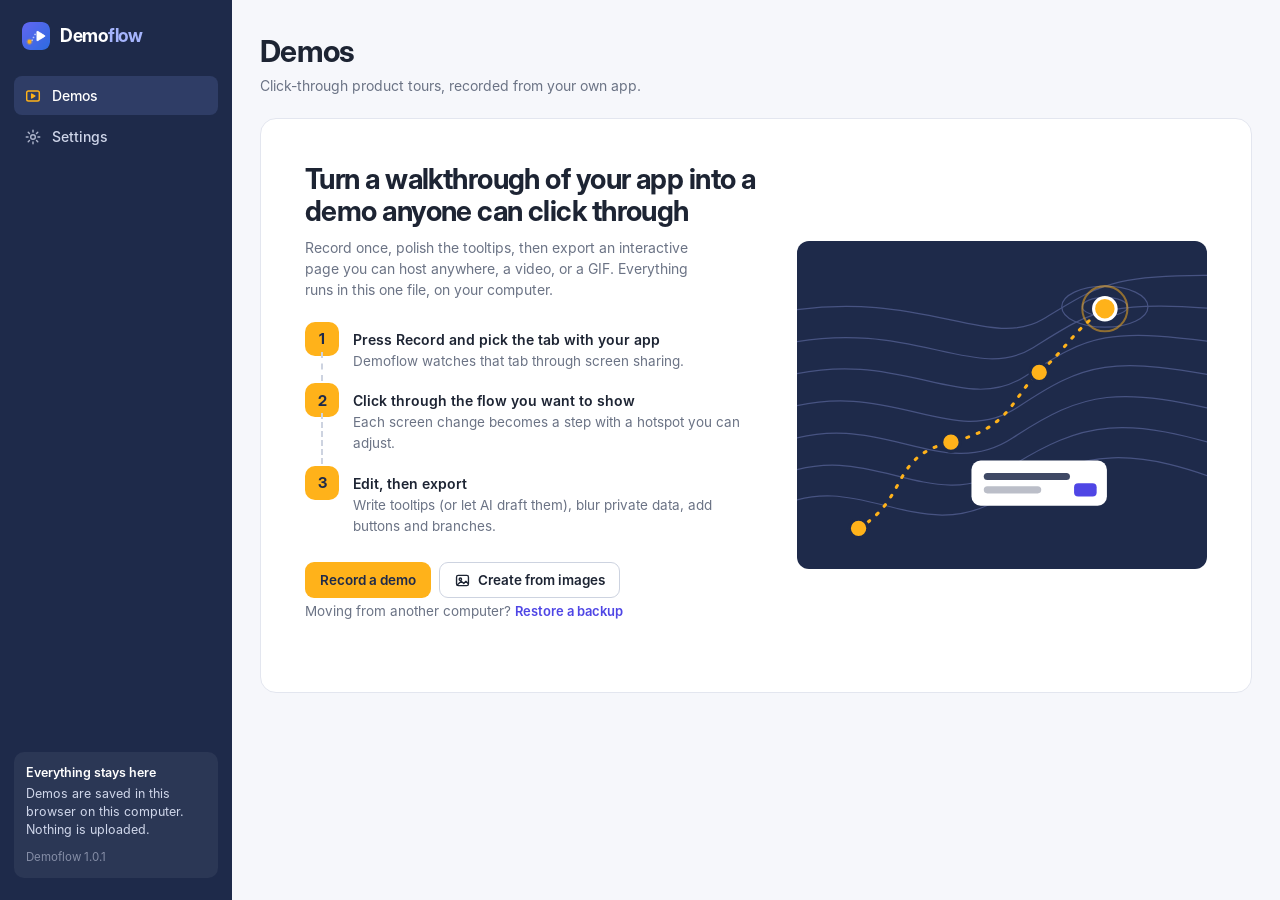
==== commit 12a7b25e: "Demoflow 1.0.1: steps only on clicks, continuous movement video Co-Authored-By: Claude Opus 5.5 <nor" ====
--- a/Demoflow.html
+++ b/Demoflow.html
@@ -1,5 +1,5 @@
 <!doctype html>
-<html lang="en" data-demoflow-app="1.0.0">
+<html lang="en" data-demoflow-app="1.0.1">
 <head>
 <meta charset="utf-8">
 <meta name="viewport" content="width=device-width, initial-scale=1">
@@ -9,7 +9,7 @@
 <meta name="theme-color" content="#1E2A4A">
 <script>
 (function () {
-  window.DF_VERSION = "1.0.0";
+  window.DF_VERSION = "1.0.1";
   window.DF_FEED = "https://raw.githubusercontent.com/koohrang/demoflow/main/version.json";
   document.documentElement.setAttribute('data-demoflow', '1');
   function cmp(a, b) {
@@ -188,6 +188,7 @@
 .tmp-gate-err { color: #C42B32; font-size: 13px; min-height: 0; }
 .tmp-gate-err:empty { display: none; }
 .tmp-gate-note { font-size: 11.5px; color: color-mix(in srgb, var(--tmp-tip-ink) 60%, transparent); text-align: center; }
+.tmp-root.tmp-ctl-low .tmp-controls { top: auto; bottom: 14px; }
 
 :root {
   /* Palette from the Acme Analytics guided tour */
@@ -720,6 +721,13 @@
 .pub-live small { color: #3C7A5E; }
 .textarea.code { font: 12px/1.45 ui-monospace, Menlo, Consolas, monospace; }
 .opt-grid { grid-template-columns: repeat(auto-fit, minmax(150px, 1fr)); }
+.trigger-box { margin-top: 12px; }
+.trigger-box[hidden] { display: none; }
+.trig-grid { display: grid; grid-template-columns: 1fr 1fr; gap: 8px; margin-top: 6px; }
+.trig { display: grid; gap: 4px; text-align: left; padding: 10px 12px; border: 1px solid var(--line); border-radius: var(--r); background: var(--surface); cursor: pointer; font: inherit; color: var(--ink); }
+.trig strong { font-size: 13.5px; }
+.trig small { font-size: 12px; color: var(--muted); line-height: 1.35; }
+.trig[aria-pressed="true"] { border-color: var(--indigo); box-shadow: 0 0 0 3px var(--indigo-tint); background: #FBFBFF; }
 
 </style>
 <script type="text/plain" id="tm-player-src">/*! Demoflow player — renders an interactive click-through demo.
@@ -1246,9 +1254,12 @@
   Player.prototype._preloadMotion = function (step) {
     var m = step.motion;
     if (!m || !m.video || m.play === false) { this._pre = null; return; }
-    if (this._pre && this._pre.getAttribute('src') === m.video) return;
-    this._pre = this._motionVideo(m.video);
-    try { this._pre.load(); } catch (e) { /* ignore */ }
+    var t0 = Math.max(0, +m.start || 0);
+    if (this._pre && this._pre.getAttribute('src') === m.video && this._preAt === t0) return;
+    var v = this._pre = this._motionVideo(m.video);
+    this._preAt = t0;
+    try { v.load(); } catch (e) { /* ignore */ }
+    if (t0 > 0) v.addEventListener('loadedmetadata', function () { if (Math.abs(v.currentTime - t0) > 0.04) { try { v.currentTime = t0; } catch (e) { /* ignore */ } } }, { once: true });
   };
 
   Player.prototype._playMotion = function (m, done) {
@@ -1259,13 +1270,13 @@
     this._dropMotion();
     this._setZoom(1, 0, 0, 350);
     var t0 = Math.max(0, +m.start || 0), t1 = m.end != null && +m.end > t0 ? +m.end : 0;
-    var v = (this._pre && this._pre.getAttribute('src') === m.video) ? this._pre : this._motionVideo(m.video);
+    var v = (this._pre && this._pre.getAttribute('src') === m.video && this._preAt === t0) ? this._pre : this._motionVideo(m.video);
     this._pre = null;
     var skip = el('button', 'tmp-skip', 'Skip');
     skip.type = 'button';
     var fin = function () {
       if (finished) return;
-      finished = true; clearTimeout(timer);
+      finished = true; clearTimeout(timer); if (poll) clearInterval(poll);
       if (self._token !== token) return;
       try { v.pause(); } catch (e) { /* ignore */ }
       skip.remove();
@@ -1281,19 +1292,29 @@
     v.addEventListener('error', fin);
     v.addEventListener('click', fin);
     skip.addEventListener('click', function (e) { e.stopPropagation(); fin(); });
+    // Stop at the trim point. A recording has no new frames while the screen is
+    // still, so check the clock rather than waiting for the next frame.
+    var poll = null;
     if (t1) {
-      var watch = function () {
-        if (finished) return;
-        if (v.currentTime >= t1 - 0.02) { fin(); return; }
-        if (v.requestVideoFrameCallback) v.requestVideoFrameCallback(watch); else setTimeout(watch, 30);
-      };
-      if (v.requestVideoFrameCallback) v.requestVideoFrameCallback(watch); else v.addEventListener('timeupdate', watch);
-    }
-    try { v.currentTime = t0; } catch (e) { /* not seekable yet */ }
-    if (t0 > 0) v.addEventListener('loadedmetadata', function () { if (v.currentTime < t0) try { v.currentTime = t0; } catch (e) { /* ignore */ } }, { once: true });
+      poll = setInterval(function () {
+        if (finished || !v.isConnected && self._token !== token) { clearInterval(poll); return; }
+        if (v.currentTime >= t1 - 0.03) { clearInterval(poll); fin(); }
+      }, 20);
+    }
     this.stage.append(v, skip);
     this._motionEl = v;
-    if (!this.paused) { var p = v.play(); if (p && p.catch) p.catch(function () { if (!self.paused) fin(); }); }
+    // Play only once the video sits at its start point, so no earlier frame flashes.
+    var go = function () {
+      if (finished || self._token !== token || self.paused) return;
+      var p = v.play(); if (p && p.catch) p.catch(function () { if (!self.paused) fin(); });
+    };
+    var ready = v.readyState >= 1 && !v.seeking && Math.abs(v.currentTime - t0) <= 0.04;
+    if (ready || t0 <= 0) { if (t0 <= 0 && v.currentTime > 0.04) { try { v.currentTime = 0; } catch (e) { /* ignore */ } } go(); }
+    else {
+      v.addEventListener('seeked', function once() { if (Math.abs(v.currentTime - t0) <= 0.05) { v.removeEventListener('seeked', once); go(); } });
+      var seek = function () { if (Math.abs(v.currentTime - t0) > 0.04 || !v.seeking) { try { v.currentTime = t0; } catch (e) { /* ignore */ } } };
+      if (v.readyState >= 1) seek(); else v.addEventListener('loadedmetadata', seek, { once: true });
+    }
     timer = setTimeout(function check() {
       if (self.paused) { timer = setTimeout(check, 1000); return; }
       fin();
@@ -1409,6 +1430,11 @@
     if (step.play === 'auto') { this._renderAutoScreen(step, i); return; }
     var hs = step.hotspot || { x: 0.5, y: 0.5, style: 'beacon' };
     var style = hs.style || 'beacon';
+    // Keep the player's buttons off a hotspot in the top-right corner.
+    var hx = hs.x, hy = hs.y;
+    if (step.highlight && (style === 'area' || style === 'spotlight')) { hx = step.highlight.x + step.highlight.w; hy = step.highlight.y; }
+    var mz = this._map(hx, hy);
+    this.root.classList.toggle('tmp-ctl-low', style !== 'none' && mz.x * this._w > this._w - 190 && mz.y * this._h < 70);
     var act = function (e) { if (e) e.stopPropagation(); self._advance(step); };
     var label = (step.tooltip && step.tooltip.text) ? step.tooltip.text.replace(/\*\*/g, '') : 'Continue';
     if ((style === 'spotlight' || style === 'area') && step.highlight) {
@@ -1880,6 +1906,7 @@
 .tmp-gate-err { color: #C42B32; font-size: 13px; min-height: 0; }
 .tmp-gate-err:empty { display: none; }
 .tmp-gate-note { font-size: 11.5px; color: color-mix(in srgb, var(--tmp-tip-ink) 60%, transparent); text-align: center; }
+.tmp-root.tmp-ctl-low .tmp-controls { top: auto; bottom: 14px; }
 </script>
 <script>
 /*! Demoflow player — renders an interactive click-through demo.
@@ -2406,9 +2433,12 @@
   Player.prototype._preloadMotion = function (step) {
     var m = step.motion;
     if (!m || !m.video || m.play === false) { this._pre = null; return; }
-    if (this._pre && this._pre.getAttribute('src') === m.video) return;
-    this._pre = this._motionVideo(m.video);
-    try { this._pre.load(); } catch (e) { /* ignore */ }
+    var t0 = Math.max(0, +m.start || 0);
+    if (this._pre && this._pre.getAttribute('src') === m.video && this._preAt === t0) return;
+    var v = this._pre = this._motionVideo(m.video);
+    this._preAt = t0;
+    try { v.load(); } catch (e) { /* ignore */ }
+    if (t0 > 0) v.addEventListener('loadedmetadata', function () { if (Math.abs(v.currentTime - t0) > 0.04) { try { v.currentTime = t0; } catch (e) { /* ignore */ } } }, { once: true });
   };
 
   Player.prototype._playMotion = function (m, done) {
@@ -2419,13 +2449,13 @@
     this._dropMotion();
     this._setZoom(1, 0, 0, 350);
     var t0 = Math.max(0, +m.start || 0), t1 = m.end != null && +m.end > t0 ? +m.end : 0;
-    var v = (this._pre && this._pre.getAttribute('src') === m.video) ? this._pre : this._motionVideo(m.video);
+    var v = (this._pre && this._pre.getAttribute('src') === m.video && this._preAt === t0) ? this._pre : this._motionVideo(m.video);
     this._pre = null;
     var skip = el('button', 'tmp-skip', 'Skip');
     skip.type = 'button';
     var fin = function () {
       if (finished) return;
-      finished = true; clearTimeout(timer);
+      finished = true; clearTimeout(timer); if (poll) clearInterval(poll);
       if (self._token !== token) return;
       try { v.pause(); } catch (e) { /* ignore */ }
       skip.remove();
@@ -2441,19 +2471,29 @@
     v.addEventListener('error', fin);
     v.addEventListener('click', fin);
     skip.addEventListener('click', function (e) { e.stopPropagation(); fin(); });
+    // Stop at the trim point. A recording has no new frames while the screen is
+    // still, so check the clock rather than waiting for the next frame.
+    var poll = null;
     if (t1) {
-      var watch = function () {
-        if (finished) return;
-        if (v.currentTime >= t1 - 0.02) { fin(); return; }
-        if (v.requestVideoFrameCallback) v.requestVideoFrameCallback(watch); else setTimeout(watch, 30);
-      };
-      if (v.requestVideoFrameCallback) v.requestVideoFrameCallback(watch); else v.addEventListener('timeupdate', watch);
-    }
-    try { v.currentTime = t0; } catch (e) { /* not seekable yet */ }
-    if (t0 > 0) v.addEventListener('loadedmetadata', function () { if (v.currentTime < t0) try { v.currentTime = t0; } catch (e) { /* ignore */ } }, { once: true });
+      poll = setInterval(function () {
+        if (finished || !v.isConnected && self._token !== token) { clearInterval(poll); return; }
+        if (v.currentTime >= t1 - 0.03) { clearInterval(poll); fin(); }
+      }, 20);
+    }
     this.stage.append(v, skip);
     this._motionEl = v;
-    if (!this.paused) { var p = v.play(); if (p && p.catch) p.catch(function () { if (!self.paused) fin(); }); }
+    // Play only once the video sits at its start point, so no earlier frame flashes.
+    var go = function () {
+      if (finished || self._token !== token || self.paused) return;
+      var p = v.play(); if (p && p.catch) p.catch(function () { if (!self.paused) fin(); });
+    };
+    var ready = v.readyState >= 1 && !v.seeking && Math.abs(v.currentTime - t0) <= 0.04;
+    if (ready || t0 <= 0) { if (t0 <= 0 && v.currentTime > 0.04) { try { v.currentTime = 0; } catch (e) { /* ignore */ } } go(); }
+    else {
+      v.addEventListener('seeked', function once() { if (Math.abs(v.currentTime - t0) <= 0.05) { v.removeEventListener('seeked', once); go(); } });
+      var seek = function () { if (Math.abs(v.currentTime - t0) > 0.04 || !v.seeking) { try { v.currentTime = t0; } catch (e) { /* ignore */ } } };
+      if (v.readyState >= 1) seek(); else v.addEventListener('loadedmetadata', seek, { once: true });
+    }
     timer = setTimeout(function check() {
       if (self.paused) { timer = setTimeout(check, 1000); return; }
       fin();
@@ -2569,6 +2609,11 @@
     if (step.play === 'auto') { this._renderAutoScreen(step, i); return; }
     var hs = step.hotspot || { x: 0.5, y: 0.5, style: 'beacon' };
     var style = hs.style || 'beacon';
+    // Keep the player's buttons off a hotspot in the top-right corner.
+    var hx = hs.x, hy = hs.y;
+    if (step.highlight && (style === 'area' || style === 'spotlight')) { hx = step.highlight.x + step.highlight.w; hy = step.highlight.y; }
+    var mz = this._map(hx, hy);
+    this.root.classList.toggle('tmp-ctl-low', style !== 'none' && mz.x * this._w > this._w - 190 && mz.y * this._h < 70);
     var act = function (e) { if (e) e.stopPropagation(); self._advance(step); };
     var label = (step.tooltip && step.tooltip.text) ? step.tooltip.text.replace(/\*\*/g, '') : 'Continue';
     if ((style === 'spotlight' || style === 'area') && step.highlight) {
@@ -3418,7 +3463,7 @@
         const built = buildWebM({ codec: codecName, width: cfg.width, height: cfg.height, frames });
         if (built) { blob = built.blob; duration = built.duration; }
       }
-      self.postMessage({ type: 'clip', id: m.id, blob, duration, frames: frames.length });
+      self.postMessage({ type: 'clip', id: m.id, blob, duration, frames: frames.length, first: frames.length ? frames[0].ts : 0 });
     } else if (m.type === 'stop') {
       stopped = true;
       try { if (reader) reader.cancel(); } catch (err) { /* ignore */ }
@@ -3588,7 +3633,7 @@
 __def('editor', function (__req) {
 'use strict';
 const { db, uid, collectGarbage } = __req('db');
-const { newScreenStep, newChapterStep, newVideoStep, newButton, stepVoiceText, DEFAULT_THEME, addCards, newOpeningCard, newClosingCard, THEMES, FONTS, ANNO_COLORS, newDemo } = __req('model');
+const { newScreenStep, newChapterStep, newVideoStep, newButton, stepVoiceText, DEFAULT_THEME, addCards, newOpeningCard, newClosingCard, THEMES, FONTS, ANNO_COLORS, newDemo, motionLength } = __req('model');
 const { h, icon, toast, menu, modal, confirmDialog, debounce, timeAgo, downloadBlob, slug } = __req('ui');
 const { blobUrl, loadSettings } = __req('store');
 const { fileToStepImage, shrinkImage } = __req('media');
@@ -3720,7 +3765,7 @@
       }
       const branches = (s.buttons || []).some((b) => b.action && b.action.type === 'step') || (s.next && s.next.type === 'step');
       const cap = s.type === 'chapter' ? (s.text || 'Section card')
-        : s.play === 'auto' ? ((s.caption && s.tooltip.text) ? s.tooltip.text.replace(/\*\*/g, '') : (motionPlays(s) ? `Plays ${secs(s.motion.dur)} of movement` : 'Shows, then moves on'))
+        : s.play === 'auto' ? ((s.caption && s.tooltip.text) ? s.tooltip.text.replace(/\*\*/g, '') : (motionPlays(s) ? `Plays ${secs(motionLength(s))} of movement` : 'Shows, then moves on'))
           : ((s.tooltip.text || '').replace(/\*\*/g, '') || (s.type === 'video' ? 'Video clip' : 'No tooltip text'));
       const li = h('li', {
         class: 'rail-item', 'aria-current': i === sel ? 'true' : 'false', draggable: 'true', tabindex: '0',
@@ -3799,6 +3844,12 @@
     if (demo.steps.length === 1) { toast('A demo needs at least one step.'); return; }
     const s = demo.steps[i];
     mutate(() => {
+      // Sections of one continuous recording: the step before takes over this
+      // step's movement, so the video stays smooth instead of jumping.
+      const prev = demo.steps.slice(0, i).reverse().find((x) => x.type === 'screen');
+      if (prev && prev.motion && s.motion && prev.motion.shared && s.motion.shared && prev.motion.videoId === s.motion.videoId && s.motion.end != null) {
+        prev.motion.end = s.motion.end;
+      }
       demo.steps.splice(i, 1);
       // Re-point anything that jumped to the deleted step.
       for (const x of demo.steps) {
@@ -3959,7 +4010,7 @@
 
     if (s.play === 'auto') {
       const playable = motionPlays(s);
-      canvasEl.append(h('div', { class: 'auto-chip' }, playable ? `Video only · ${secsShort(s.motion.dur)} of movement` : 'Video only'));
+      canvasEl.append(h('div', { class: 'auto-chip' }, playable ? `Video only · ${secsShort(motionLength(s))} of movement` : 'Video only'));
       if (s.caption && s.tooltip.text) {
         const cap = h('div', { class: 'tmp-tip tmp-cap tmp-cap-only' }, h('p', { class: 'tmp-text', html: TP().rich(s.tooltip.text) }));
         canvasEl.append(cap);
@@ -4442,19 +4493,25 @@
     const blocked = s.blurs && s.blurs.length;
     const vid = h('video', { class: 'motion-prev', muted: true, playsinline: true, controls: true, preload: 'metadata' });
     vid.muted = true;
-    blobUrl(m.videoId).then((u) => { if (u) vid.src = u; });
+    blobUrl(m.videoId).then((u) => { if (!u) return; vid.src = u; if (m.start > 0) vid.addEventListener('loadedmetadata', () => { try { vid.currentTime = m.start; } catch { /* ignore */ } }, { once: true }); });
     const full = +m.dur || 0;
     const t0 = +m.start || 0, t1 = m.end != null ? +m.end : full;
+    // A section of the full recording: let the sliders reach a little either side.
+    const lo = m.shared ? Math.max(0, Math.floor((m.origStart != null ? m.origStart : t0) - 3)) : 0;
+    const hi = m.shared ? Math.min(full, Math.ceil((m.origEnd != null ? m.origEnd : t1) + 3)) : full;
+    if (m.shared && m.origStart == null) { m.origStart = t0; m.origEnd = t1; }
     const len = Math.max(0, t1 - t0);
-    const summary = blocked ? 'Left out' : m.play === false ? 'Off' : secsShort(len) + (t0 > 0.05 || t1 < full - 0.05 ? ' (trimmed)' : '');
+    const trimmed = m.shared ? (m.origStart != null && (Math.abs(t0 - m.origStart) > 0.05 || Math.abs(t1 - m.origEnd) > 0.05)) : (t0 > 0.05 || t1 < full - 0.05);
+    const summary = blocked ? 'Left out' : m.play === false ? 'Off' : secsShort(len) + (trimmed ? ' (trimmed)' : '');
     const outS = h('output', null, secsShort(t0)), outE = h('output', null, secsShort(t1));
     const seek = (t) => { try { vid.currentTime = t; } catch { /* not loaded */ } };
     const trim = full > 0.3 ? h('div', { class: 'trim' },
-      field(h('span', null, 'Start at ', outS), h('input', { type: 'range', class: 'range', min: 0, max: full, step: 0.05, value: t0, 'aria-label': 'Clip start',
+      field(h('span', null, 'Start at ', outS), h('input', { type: 'range', class: 'range', min: lo, max: hi, step: 0.05, value: t0, 'aria-label': 'Clip start',
         oninput: (e) => { let v = +e.target.value; const end = m.end != null ? +m.end : full; if (v > end - 0.2) { v = Math.max(0, end - 0.2); e.target.value = v; } outS.textContent = secsShort(v); seek(v); mutate(() => { m.start = v; }, { coalesce: 'ts-' + s.id, render: 'rail' }); } })),
-      field(h('span', null, 'End at ', outE), h('input', { type: 'range', class: 'range', min: 0, max: full, step: 0.05, value: t1, 'aria-label': 'Clip end',
-        oninput: (e) => { let v = +e.target.value; const st = +m.start || 0; if (v < st + 0.2) { v = Math.min(full, st + 0.2); e.target.value = v; } outE.textContent = secsShort(v); seek(v); mutate(() => { m.end = v >= full - 0.02 ? null : v; }, { coalesce: 'te-' + s.id, render: 'rail' }); } })),
-      (t0 > 0.05 || t1 < full - 0.05) ? h('button', { class: 'link-btn', type: 'button', onclick: () => mutate(() => { m.start = 0; m.end = null; }) }, 'Undo trim') : null) : null;
+      field(h('span', null, 'End at ', outE), h('input', { type: 'range', class: 'range', min: lo, max: hi, step: 0.05, value: t1, 'aria-label': 'Clip end',
+        oninput: (e) => { let v = +e.target.value; const st = +m.start || 0; if (v < st + 0.2) { v = Math.min(full, st + 0.2); e.target.value = v; } outE.textContent = secsShort(v); seek(v); mutate(() => { m.end = !m.shared && v >= full - 0.02 ? null : v; }, { coalesce: 'te-' + s.id, render: 'rail' }); } })),
+      m.shared ? ((Math.abs(t0 - m.origStart) > 0.05 || Math.abs(t1 - m.origEnd) > 0.05) ? h('button', { class: 'link-btn', type: 'button', onclick: () => mutate(() => { m.start = m.origStart; m.end = m.origEnd; }) }, 'Undo trim') : null)
+        : (t0 > 0.05 || t1 < full - 0.05) ? h('button', { class: 'link-btn', type: 'button', onclick: () => mutate(() => { m.start = 0; m.end = null; }) }, 'Undo trim') : null) : null;
     return group('move', 'Movement video', summary, false,
       vid, trim,
       blocked ? help('Video can’t be blurred, so this clip is left out because the step has blurred areas.')
@@ -4560,7 +4617,7 @@
           field(h('span', null, 'Show the screenshot for ', holdOut),
             h('input', { type: 'range', min: 0, max: 5, step: 0.1, value: s.hold != null ? s.hold : 0.8, class: 'range', 'aria-label': 'Seconds before the movement plays',
               oninput: (e) => { holdOut.textContent = `${(+e.target.value).toFixed(1)} s`; mutate(() => { s.hold = +e.target.value; }, { coalesce: 'hold-' + s.id, render: 'rail' }); } })),
-          help(playable ? `Then its ${secsShort(s.motion.dur)} movement video plays.` : 'No movement video here, so it shows for at least 2.5 s.')),
+          help(playable ? `Then its ${secsShort(motionLength(s))} movement video plays.` : 'No movement video here, so it shows for at least 2.5 s.')),
         group('cap', 'Caption', s.caption ? 'On' : 'Off', false,
           h('label', { class: 'check' }, h('input', { type: 'checkbox', checked: !!s.caption, onchange: (e) => mutate(() => { s.caption = e.target.checked; }) }), h('span', null, 'Show a caption')),
           s.caption ? h('textarea', { id: 'tip-text', class: 'textarea', rows: 2, 'aria-label': 'Caption text', placeholder: 'Shown at the bottom', oninput: (e) => mutate(() => { s.tooltip.text = e.target.value; }, { coalesce: 'tip-' + s.id, render: 'canvas' }) }, s.tooltip.text || '') : null),
@@ -4961,6 +5018,7 @@
 __def('export-dialog', function (__req) {
 'use strict';
 const { h, icon, modal, toast, downloadBlob, slug } = __req('ui');
+const { motionLength } = __req('model');
 const { buildTimeline, exportVideo, exportGif, videoFormat } = __req('exporter');
 const { standaloneHtml, voiceIsFresh, motionPlays, siteFiles } = __req('pack');
 const { db } = __req('db');
@@ -4987,7 +5045,7 @@
   for (const s of demo.steps) {
     const words = String(s.type === 'chapter' ? `${s.title} ${s.text}` : s.tooltip.text).split(/\s+/).filter(Boolean).length;
     if (s.type === 'video') t += (s.dur || 3) + 0.6;
-    else if (s.type === 'screen') t += (s.play === 'auto' ? Math.max(+s.hold || 0.8, motionPlays(s) ? 0 : 2.5) : 1.1 + Math.min(7.5, Math.max(2.4, 1.4 + words * 0.3))) + (motionPlays(s) ? Math.max(0.4, s.motion.dur - (s.motion.start || 0)) : 0);
+    else if (s.type === 'screen') t += (s.play === 'auto' ? Math.max(+s.hold || 0.8, motionPlays(s) ? 0 : 2.5) : 1.1 + Math.min(7.5, Math.max(2.4, 1.4 + words * 0.3))) + (motionPlays(s) ? Math.max(0.4, motionLength(s)) : 0);
     else t += Math.max(3.4, 1.6 + words * 0.3);
   }
   if (demo.settings.endScreen && demo.settings.endScreen.enabled !== false) t += 3;
@@ -5161,15 +5219,21 @@
 
 function words(s) { return String(s || '').trim().split(/\s+/).filter(Boolean).length; }
 
-function loadVideo(blob) {
+const videoUrls = new WeakMap();
+// at: seek there before the segment starts, so a section of a long recording plays at once.
+function loadVideo(blob, at = 0) {
   return new Promise((resolve) => {
     const v = document.createElement('video');
     v.muted = true; v.playsInline = true; v.preload = 'auto';
-    const done = () => resolve(v.readyState >= 1 ? v : null);
-    v.addEventListener('loadeddata', done, { once: true });
+    let settled = false;
+    const done = () => { if (settled) return; settled = true; resolve(v.readyState >= 1 ? v : null); };
+    v.addEventListener('loadeddata', () => {
+      if (at > 0.05) { v.addEventListener('seeked', done, { once: true }); try { v.currentTime = at; } catch { done(); } } else done();
+    }, { once: true });
     v.addEventListener('error', () => resolve(null), { once: true });
-    setTimeout(done, 5000);
-    v.src = URL.createObjectURL(blob);
+    setTimeout(done, 6000);
+    if (!videoUrls.has(blob)) videoUrls.set(blob, URL.createObjectURL(blob));
+    v.src = videoUrls.get(blob);
   });
 }
 
@@ -5182,6 +5246,7 @@
   const H = Math.round(W / aspect / 2) * 2;
   const images = new Map();
   const blurred = new Map();
+  const blobCache = new Map();
   let actx = null;
   const segs = [];
   let t = 0;
@@ -5222,8 +5287,9 @@
       prevImg = img;
       }
       if (withVideo && motionPlays(s)) {
-        const vb = await db.getBlob(s.motion.videoId);
-        const video = vb ? await loadVideo(vb) : null;
+        const vb = blobCache.get(s.motion.videoId) || await db.getBlob(s.motion.videoId);
+        if (vb) blobCache.set(s.motion.videoId, vb);
+        const video = vb ? await loadVideo(vb, s.motion.start || 0) : null;
         if (video) {
           const endAt = s.motion.end != null && +s.motion.end > (s.motion.start || 0) ? +s.motion.end : (s.motion.dur || 1);
           const dur = Math.max(0.2, endAt - (s.motion.start || 0));
@@ -6645,7 +6711,16 @@
 
 function screenSteps(demo) { return demo.steps.filter((s) => s.type === 'screen'); }
 
-return { DEFAULT_THEME, THEMES, FONTS, ANNO_COLORS, newDemo, newScreenStep, newVideoStep, newChapterStep, newOpeningCard, newClosingCard, addCards, newButton, describeStep, stepVoiceText, screenSteps };
+// Seconds of movement a step actually plays (after trimming).
+function motionLength(step) {
+  const m = step && step.motion;
+  if (!m) return 0;
+  const start = +m.start || 0;
+  const end = m.end != null && +m.end > start ? +m.end : (+m.dur || 0);
+  return Math.max(0, end - start);
+}
+
+return { DEFAULT_THEME, THEMES, FONTS, ANNO_COLORS, newDemo, newScreenStep, newVideoStep, newChapterStep, newOpeningCard, newClosingCard, addCards, newButton, describeStep, stepVoiceText, screenSteps, motionLength };
 });
 __def('nav', function (__req) {
 'use strict';
@@ -6686,6 +6761,7 @@
   const files = [];
   const steps = [];
   const total = demo.steps.length;
+  const shared = new Map(); // videoId -> url, so one recording used by many steps is packed once
   for (let i = 0; i < total; i++) {
     const s = demo.steps[i];
     const out = {
@@ -6714,7 +6790,10 @@
       // Video can't be blurred, so a step with blurred areas never ships its movement clip.
       if (motionPlays(s)) {
         const mv = await db.getBlob(s.motion.videoId);
-        if (mv) out.motion = { video: await asUrl(mv, mode, `${s.id}-motion`, files), dur: s.motion.dur, start: s.motion.start || 0, end: s.motion.end || null };
+        if (mv) {
+          if (!shared.has(s.motion.videoId)) shared.set(s.motion.videoId, await asUrl(mv, mode, s.motion.shared ? 'recording' : `${s.id}-motion`, files));
+          out.motion = { video: shared.get(s.motion.videoId), dur: s.motion.dur, start: s.motion.start || 0, end: s.motion.end || null };
+        }
       }
     } else if (s.type === 'video') {
       Object.assign(out, { imgW: s.imgW, imgH: s.imgH, dur: s.dur, autoNext: s.autoNext !== false, tooltip: s.tooltip, next: s.next });
@@ -6915,19 +6994,35 @@
   const pick = (v) => {
     style = v;
     styleBox.querySelectorAll('.opt').forEach((b) => b.setAttribute('aria-pressed', String(b.dataset.v === v)));
-    motionRow.hidden = v === 'auto';
+    motionRow.hidden = v === 'auto' || trigger === 'click';
   };
   const opt = (v, ic, title, sub) => h('button', { class: 'opt', type: 'button', dataset: { v }, 'aria-pressed': String(v === style), onclick: () => pick(v) }, icon(ic, 20), h('strong', null, title), h('small', null, sub));
   const styleBox = h('div', { class: 'opt-grid', style: { gridTemplateColumns: '1fr 1fr', marginBottom: '12px' } },
     opt('click', 'cursor', 'Click-through demo', 'Viewers click a hotspot on each step to move on.'),
     canVideo ? opt('auto', 'film', 'Video walkthrough', 'No clicks: plays your screens and movement by itself, like a video.') : null);
+  // With the Click Helper, steps can follow your clicks instead of every screen change.
+  let trigger = 'change';
+  let triggerPref = 'click';
+  try { triggerPref = localStorage.getItem('df.trigger') || 'click'; } catch { /* ignore */ }
   const helperLine = h('div', { class: 'helper-line' }, h('span', { class: 'spin' }), 'Checking for the Click Helper…');
+  const triggerBox = h('div', { class: 'trigger-box', hidden: true });
+  const drawTrigger = () => {
+    const btn = (v, title, sub) => h('button', { type: 'button', class: 'trig', 'aria-pressed': String(trigger === v), onclick: () => { trigger = v; try { localStorage.setItem('df.trigger', v); } catch { /* ignore */ } drawTrigger(); } },
+      h('strong', null, title), h('small', null, sub));
+    motionRow.hidden = style === 'auto' || trigger === 'click'; // movement is always recorded in click mode
+    triggerBox.replaceChildren(
+      h('span', { class: 'field-label' }, 'Make a new step'),
+      h('div', { class: 'trig-grid' },
+        btn('click', 'Only when I click', 'Moving the mouse, hovering and scrolling are recorded as smooth video, never as steps.'),
+        btn('change', 'Whenever the screen changes', 'Every new screen becomes a step, even without a click.')));
+  };
   detectHelper(700).then((on) => {
     helperLine.classList.toggle('on', on);
     helperLine.replaceChildren(icon(on ? 'check' : 'puzzle', 16), on
-      ? h('span', null, h('strong', null, 'Exact clicks are on. '), 'The Click Helper will place every hotspot where you click.')
-      : h('span', null, h('strong', null, 'Want exact hotspots? '), 'Add the free Click Helper to Chrome. ',
+      ? h('span', null, h('strong', null, 'Click Helper is on. '), 'Hotspots land exactly where you click.')
+      : h('span', null, h('strong', null, 'Without the Click Helper, every screen change becomes a step, '), 'so hovering can create extra steps. Add the free helper to make steps only when you click. ',
         h('a', { href: '#/settings/helper', onclick: () => dlg.close() }, 'Set it up')));
+    if (on) { trigger = triggerPref; triggerBox.hidden = false; drawTrigger(); }
   });
   const dlg = modal({
     title: onSteps ? 'Record steps here' : 'Record a demo',
@@ -6940,6 +7035,7 @@
       styleBox,
       motionRow,
       helperLine,
+      triggerBox,
       h('p', { class: 'hint' }, 'Link opens a new tab? Click “Share this tab instead” at the top of it. Nothing is uploaded; everything stays on this computer.')),
     actions: [
       { label: 'Cancel', kind: 'btn-quiet' },
@@ -6947,7 +7043,7 @@
         motionPref = motion.checked;
         try { localStorage.setItem('trailmark.motion', motionPref ? 'on' : 'off'); } catch { /* ignore */ }
         dlg.close();
-        await beginSteps({ onDone, onSteps, motion: style === 'auto' ? true : motion.checked, auto: style === 'auto' });
+        await beginSteps({ onDone, onSteps, motion: style === 'auto' || trigger === 'click' ? true : motion.checked, auto: style === 'auto', trigger });
       } },
     ],
   });
@@ -7021,8 +7117,8 @@
   };
 }
 
-async function beginSteps({ onDone, onSteps, motion, auto }) {
-  const rec = new ScreenRecorder({ motion });
+async function beginSteps({ onDone, onSteps, motion, auto, trigger = 'change' }) {
+  const rec = new ScreenRecorder({ motion, trigger });
   try { await rec.start(); } catch (e) { startError(e); return; }
   let ended = false;
   const finish = async () => {
@@ -7057,7 +7153,7 @@
     label: 'Recording',
     hint: 'Link opened a new tab? Click “Share this tab instead” at the top of that tab.',
     count: () => `${rec.count}`,
-    extra: rec.motion ? () => `${rec.clips} clip${rec.clips === 1 ? '' : 's'}` : null,
+    extra: rec.motion && trigger !== 'click' ? () => `${rec.clips} clip${rec.clips === 1 ? '' : 's'}` : null,
     buttons: [
       { text: 'Capture step', run: () => { if (rec.captureNow()) ui.update(true); } },
       { text: 'Finish', cls: 'fin', run: finish },
@@ -7208,8 +7304,11 @@
 }
 
 class ScreenRecorder {
-  constructor({ onUpdate, motion = true, full = true } = {}) {
-    this.full = full;
+  // trigger: 'change' = a new step whenever the screen settles on something new;
+  //          'click'  = a new step only when you click (needs the Click Helper).
+  constructor({ onUpdate, motion = true, full = true, trigger = 'change' } = {}) {
+    this.trigger = trigger;
+    this.full = full || trigger === 'click';
     this.onUpdate = onUpdate || (() => {});
     this.motion = motion && videoRecordingSupported();
     this.steps = [];          // committed: { small, w, h, hotspot, highlight, unsure, blobPromise, motion }
@@ -7231,7 +7330,30 @@
 
   _onHelper(ev) {
     if (this.stopped || this.finishing || !ev || typeof ev.t !== 'number') return;
-    this.clicks.push({ ...ev, pt: performance.now() - (Date.now() - ev.t) });
+    const c = { ...ev, pt: performance.now() - (Date.now() - ev.t) };
+    this.clicks.push(c);
+    if (this.trigger === 'click' && c.kind === 'click') this._clickStep(c);
+  }
+
+  // Frame timestamps (µs) and performance.now() (ms) run on different clocks.
+  _tsAt(pt) { return this.tsOff == null ? null : (pt + this.tsOff) * 1000; }
+
+  // Click mode: the screen as it was when you clicked becomes a step.
+  _clickStep(c) {
+    if (this.surface !== 'browser') return;
+    const s = this.track && this.track.getSettings ? this.track.getSettings() : {};
+    if (s.width && s.height && c.vw && c.vh && Math.abs(c.vw / c.vh - s.width / s.height) / (s.width / s.height) > 0.04) return; // a click in another tab
+    const last = this.steps[this.steps.length - 1];
+    if (last && last.click && c.pt - last.click.pt < 400) return; // double-click
+    const frame = this.prev || this.latest;
+    if (!frame) return;
+    const step = { small: frame.small, unsure: false, hotspot: { x: c.x, y: c.y }, highlight: null, click: c, clickTs: this._tsAt(c.pt), frameT: c.pt, leftAt: c.pt };
+    const b = c.box;
+    if (b && b.w > 0.004 && b.h > 0.004 && b.w * b.h < 0.2) step.highlight = { x: Math.max(0, b.x - 0.004), y: Math.max(0, b.y - 0.004), w: Math.min(1, b.w + 0.008), h: Math.min(1, b.h + 0.008) };
+    // Worker mode: a snapshot of the newest frame, which is still the screen before the click.
+    step.shot = this.cw ? this._shot({}) : this._shot(frame);
+    this.steps.push(step);
+    this.onUpdate(this);
   }
 
   async start() {
@@ -7353,7 +7475,7 @@
     // Handle each still screen once (thumbnails keep arriving while a caret blinks).
     if (this.settledSmall && this._diff(this.prev.small, this.settledSmall).share <= ANY_CHANGE) return;
     this.settledSmall = this.prev.small;
-    this._setCandidate(this.prev);
+    if (this.trigger !== 'click') this._setCandidate(this.prev);
   }
 
   _analyse({ bmp, ts }) {
@@ -7363,15 +7485,23 @@
     // Worker frames are thumbnails used only for detection; free them at once.
     if (this.cw) { bmp.close(); bmp = null; }
     const cur = { small, bmp, t: now, ts };
+    const off = ts / 1000 - now;
+    if (this.tsOff == null || off > this.tsOff) this.tsOff = off; // least-delayed frame wins
+    if (this.trigger === 'click' && !this.startStep) {
+      // The screen when recording began, in case there's movement before the first click.
+      this.startStep = { small, unsure: false, hotspot: { x: 0.5, y: 0.5 }, highlight: null, start: true, clickTs: ts, frameT: now };
+      this.startStep.shot = this.cw ? this._shot({}) : this._shot(cur);
+    }
     this._settleCheck(now);
     const vsPrev = this._diff(small, this.prev && this.prev.small);
     if (this.prev && vsPrev.share > ANY_CHANGE) {
       if (now - this.lastChangeAt > 300) this.changeStartAt = now; // a new burst of change begins
+      (this.changeTs = this.changeTs || []).push(ts);
       if (!this.moving) this._motionStart(now, ts);
       this.lastChangeAt = now;
       this.lastChangeTs = ts;
     }
-    if (this.cand) {
+    if (this.trigger === 'click') { /* steps come from clicks only */ } else if (this.cand) {
       const vsCand = this._diff(small, this.cand.small);
       if (vsCand.share > STEP_CHANGE) {
         const old = this.cand;
@@ -7497,6 +7627,14 @@
   captureNow() {
     const f = this.latest;
     if (!f) return false;
+    if (this.trigger === 'click') {
+      const now = performance.now();
+      const step = { small: f.small, unsure: true, hotspot: { x: 0.5, y: 0.5 }, highlight: null, clickTs: this._tsAt(now), frameT: now, leftAt: now };
+      step.shot = this.cw ? this._shot({}) : this._shot(f);
+      this.steps.push(step);
+      this.onUpdate(this);
+      return true;
+    }
     if (this.cand && this.cand !== f) { this._commit(this.cand, null); if (this.cand !== this.prev) close(this.cand); }
     this._commit(f, null, true);
     this.cand = null;
@@ -7508,6 +7646,7 @@
   // finalStep: treat the last screen as the closing step of a new demo.
   async collectSteps({ finalStep = true, auto = false } = {}) {
     if (this.stopped || this.finishing) return [];
+    if (this.trigger === 'click') return this._collectClickSteps({ finalStep, auto });
     this.finishing = true;
     const final = this.cand || this.latest;
     if (final) {
@@ -7585,11 +7724,86 @@
     return demo.id;
   }
 
+  // Click mode. Step k shows the screen when you made click k; everything that
+  // happened on screen until click k+1 is its movement: one continuous recording,
+  // shared by every step, so nothing is skipped and deleting a step loses no video.
+  async _collectClickSteps({ finalStep, auto }) {
+    this.finishing = true;
+    const endPt = performance.now();
+    const final = this.latest || this.prev;
+    const last = this.steps[this.steps.length - 1];
+    if (final && (!last || this._diff(final.small, last.small).share > ANY_CHANGE * 2 || finalStep)) {
+      const st = { small: final.small, unsure: false, hotspot: { x: 0.5, y: 0.5 }, highlight: null, final: true, clickTs: this._tsAt(endPt), frameT: endPt };
+      st.shot = this.cw ? this._shot({}) : this._shot(final);
+      this.steps.push(st);
+    }
+    // Movement before the first click plays as a short video-only step.
+    const firstClick = this.steps[0];
+    if (this.startStep && firstClick && firstClick.clickTs != null) {
+      const moved = (this.changeTs || []).filter((t) => t > this.startStep.clickTs && t <= firstClick.clickTs);
+      if (moved.length > 3 && moved[moved.length - 1] - moved[0] > 400000) this.steps.unshift(this.startStep);
+    }
+    await Promise.all(this.steps.map((s) => s.shot));
+    this.fullVideo = null;
+    let first = 0;
+    if (this.encoding && !this.cw.fullLost) {
+      await sleep(250);
+      const r = await this.cw.clip(-Infinity, Infinity, 1);
+      if (r && r.blob) { this.fullVideo = { blob: r.blob, dur: r.duration }; first = r.first || 0; }
+    }
+    this._stop();
+    if (this.fullVideo) { this.fullVideo.id = uid('vid_'); await db.putBlob(this.fullVideo.id, this.fullVideo.blob); }
+    const changes = this.changeTs || [];
+    const out = [];
+    for (let i = 0; i < this.steps.length; i++) {
+      const r = this.steps[i];
+      const shot = await r.shot;
+      if (!shot) continue;
+      const s = newScreenStep({ imgW: shot.w, imgH: shot.h, action: 'click', hotspot: { x: r.hotspot.x, y: r.hotspot.y, style: r.final ? 'none' : 'beacon' }, highlight: r.highlight });
+      s.imageId = 'img_' + s.id;
+      await db.putBlob(s.imageId, shot.blob);
+      if (r.final) s.tooltip.text = 'That’s it. You’re all set.';
+      else if (r.start) {
+        s.play = 'auto'; s.hold = 0.4; s.hotspot.style = 'none'; s.tooltip.text = '';
+        const next = this.steps[i + 1];
+        const moved = changes.filter((t) => t > r.clickTs && t <= next.clickTs);
+        if (this.fullVideo && moved.length) {
+          const start = Math.max(0, (moved[0] - 150000 - first) / 1e6);
+          const end = Math.min(this.fullVideo.dur, (Math.min(next.clickTs, moved[moved.length - 1] + 350000) - first) / 1e6);
+          if (end - start >= 0.1) s.motion = { videoId: this.fullVideo.id, dur: this.fullVideo.dur, start: +start.toFixed(3), end: +end.toFixed(3), play: true, shared: true };
+        }
+      } else {
+        const c = r.click || { pt: r.frameT };
+        if (!r.click) { s.tooltip.text = 'Click here to continue.'; s.hotspotUnsure = true; }
+        s.element = { label: c.label || '', text: c.label || '', kind: c.el || 'button', tag: c.tag || '' };
+        s.pageUrl = c.url || ''; s.pageTitle = c.title || '';
+        const nextPt = this.steps[i + 1] ? (this.steps[i + 1].click ? this.steps[i + 1].click.pt : this.steps[i + 1].frameT) : endPt;
+        const typed = this.clicks.filter((x) => x.kind === 'type' && x.pt > c.pt && x.pt <= nextPt + 300).pop();
+        if (typed && c.el === 'input' && typed.value) { s.action = 'type'; s.typed = typed.value; }
+        if (r.click) { s.tooltip.text = describeStep(s); s.exactClick = true; }
+        // Movement: from the click until the screen last changed before the next step.
+        const next = this.steps[i + 1];
+        if (this.fullVideo && r.clickTs != null && next && next.clickTs != null) {
+          const from = r.clickTs - 60000;
+          const moved = changes.filter((t) => t > r.clickTs && t <= next.clickTs);
+          if (moved.length) {
+            const to = Math.min(next.clickTs, moved[moved.length - 1] + 350000);
+            const start = Math.max(0, (from - first) / 1e6), end = Math.min(this.fullVideo.dur, (to - first) / 1e6);
+            if (end - start >= 0.1) s.motion = { videoId: this.fullVideo.id, dur: this.fullVideo.dur, start: +start.toFixed(3), end: +end.toFixed(3), play: true, shared: true };
+          }
+        }
+      }
+      if (auto) s.play = 'auto';
+      out.push(s);
+    }
+    return out;
+  }
+
   // Store the continuous session video; the first screenshot is its poster.
   async saveFull(steps) {
     if (!this.fullVideo || !steps.length) return null;
-    const videoId = uid('vid_');
-    await db.putBlob(videoId, this.fullVideo.blob);
+    const videoId = this.fullVideo.id || uid('vid_');
+    if (!this.fullVideo.id) await db.putBlob(videoId, this.fullVideo.blob);
     const first = steps.find((x) => x.imageId) || {};
     return { videoId, dur: this.fullVideo.dur, posterId: first.imageId || null, w: first.imgW || 1280, h: first.imgH || 800, at: Date.now() };
   }
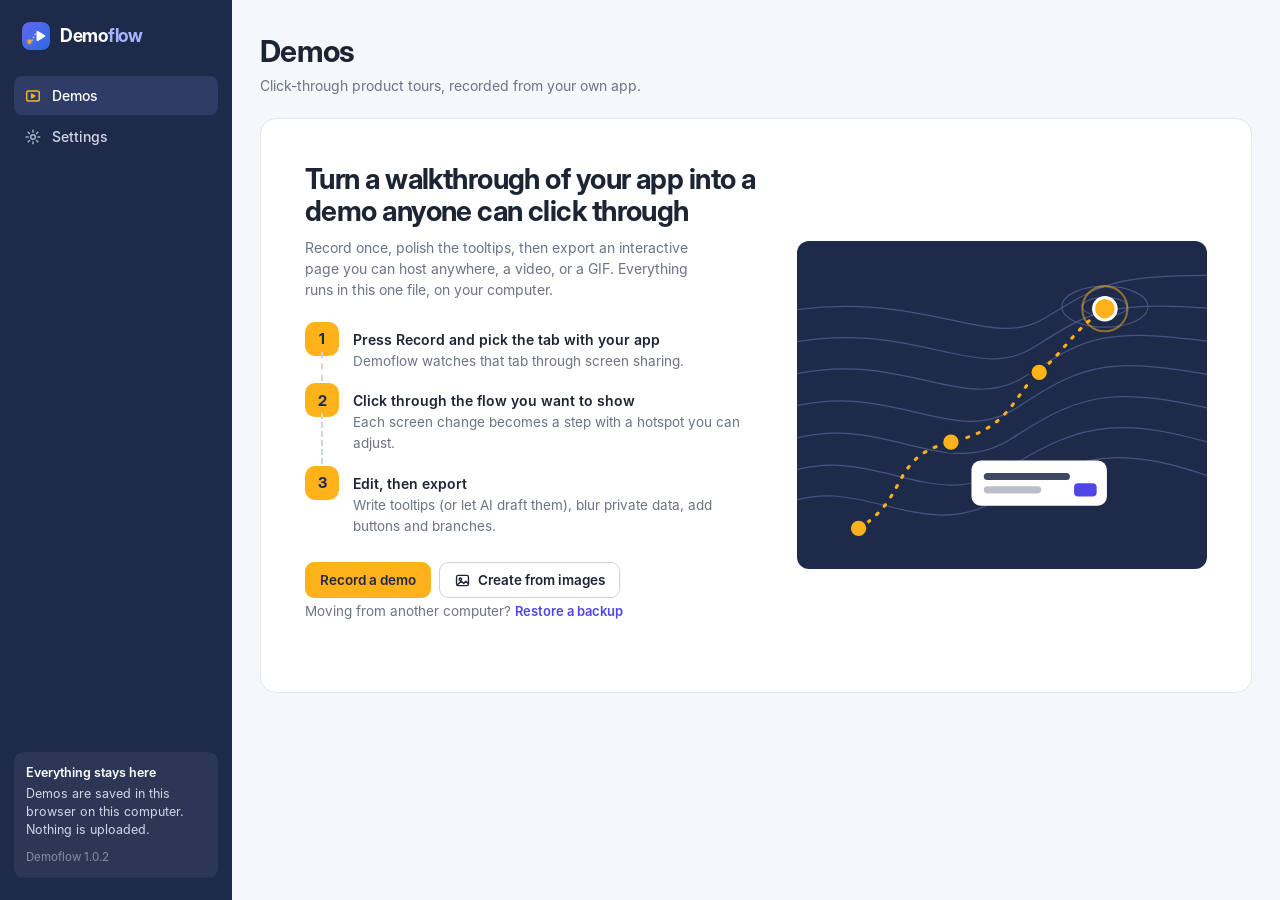
==== commit 2f95599f: "Demoflow 1.0.2: tab-only recording, no unintended steps, no middle box Co-Authored-By: Claude Opus 5" ====
--- a/Demoflow.html
+++ b/Demoflow.html
@@ -1,5 +1,5 @@
 <!doctype html>
-<html lang="en" data-demoflow-app="1.0.1">
+<html lang="en" data-demoflow-app="1.0.2">
 <head>
 <meta charset="utf-8">
 <meta name="viewport" content="width=device-width, initial-scale=1">
@@ -9,7 +9,7 @@
 <meta name="theme-color" content="#1E2A4A">
 <script>
 (function () {
-  window.DF_VERSION = "1.0.1";
+  window.DF_VERSION = "1.0.2";
   window.DF_FEED = "https://raw.githubusercontent.com/koohrang/demoflow/main/version.json";
   document.documentElement.setAttribute('data-demoflow', '1');
   function cmp(a, b) {
@@ -728,6 +728,10 @@
 .trig strong { font-size: 13.5px; }
 .trig small { font-size: 12px; color: var(--muted); line-height: 1.35; }
 .trig[aria-pressed="true"] { border-color: var(--indigo); box-shadow: 0 0 0 3px var(--indigo-tint); background: #FBFBFF; }
+.rec-pill { display: none; }
+.rec-panel.rec-mini { background: none; pointer-events: none; place-items: end center; }
+.rec-panel.rec-mini .rec-card { display: none; }
+.rec-panel.rec-mini .rec-pill { display: inline-flex; align-items: center; gap: 8px; margin-bottom: 18px; padding: 8px 14px; border-radius: 999px; background: var(--navy); color: #fff; font: 600 13px/1 var(--font); box-shadow: var(--shadow-pop); pointer-events: auto; }
 
 </style>
 <script type="text/plain" id="tm-player-src">/*! Demoflow player — renders an interactive click-through demo.
@@ -6994,56 +6998,63 @@
   const pick = (v) => {
     style = v;
     styleBox.querySelectorAll('.opt').forEach((b) => b.setAttribute('aria-pressed', String(b.dataset.v === v)));
-    motionRow.hidden = v === 'auto' || trigger === 'click';
+    motionRow.hidden = v === 'auto' || trigger !== 'change';
   };
   const opt = (v, ic, title, sub) => h('button', { class: 'opt', type: 'button', dataset: { v }, 'aria-pressed': String(v === style), onclick: () => pick(v) }, icon(ic, 20), h('strong', null, title), h('small', null, sub));
   const styleBox = h('div', { class: 'opt-grid', style: { gridTemplateColumns: '1fr 1fr', marginBottom: '12px' } },
     opt('click', 'cursor', 'Click-through demo', 'Viewers click a hotspot on each step to move on.'),
     canVideo ? opt('auto', 'film', 'Video walkthrough', 'No clicks: plays your screens and movement by itself, like a video.') : null);
   // With the Click Helper, steps can follow your clicks instead of every screen change.
-  let trigger = 'change';
-  let triggerPref = 'click';
-  try { triggerPref = localStorage.getItem('df.trigger') || 'click'; } catch { /* ignore */ }
+  let trigger = 'manual';
+  let triggerPref = '';
+  try { triggerPref = localStorage.getItem('df.trigger') || ''; } catch { /* ignore */ }
+  let hasHelper = false;
   const helperLine = h('div', { class: 'helper-line' }, h('span', { class: 'spin' }), 'Checking for the Click Helper…');
   const triggerBox = h('div', { class: 'trigger-box', hidden: true });
   const drawTrigger = () => {
     const btn = (v, title, sub) => h('button', { type: 'button', class: 'trig', 'aria-pressed': String(trigger === v), onclick: () => { trigger = v; try { localStorage.setItem('df.trigger', v); } catch { /* ignore */ } drawTrigger(); } },
       h('strong', null, title), h('small', null, sub));
-    motionRow.hidden = style === 'auto' || trigger === 'click'; // movement is always recorded in click mode
+    motionRow.hidden = style === 'auto' || trigger !== 'change'; // movement is always recorded unless steps follow screen changes
     triggerBox.replaceChildren(
       h('span', { class: 'field-label' }, 'Make a new step'),
       h('div', { class: 'trig-grid' },
-        btn('click', 'Only when I click', 'Moving the mouse, hovering and scrolling are recorded as smooth video, never as steps.'),
-        btn('change', 'Whenever the screen changes', 'Every new screen becomes a step, even without a click.')));
+        hasHelper
+          ? btn('click', 'When I click', 'Each click becomes a step. Moving, hovering and scrolling are smooth video in between.')
+          : btn('manual', 'When I press Capture step', 'Press it just before each click. Everything else is smooth video in between.'),
+        btn('change', 'Whenever the screen changes', 'Every new screen becomes a step, even without a click. Hovering can add extra steps.')));
   };
   detectHelper(700).then((on) => {
     helperLine.classList.toggle('on', on);
     helperLine.replaceChildren(icon(on ? 'check' : 'puzzle', 16), on
-      ? h('span', null, h('strong', null, 'Click Helper is on. '), 'Hotspots land exactly where you click.')
-      : h('span', null, h('strong', null, 'Without the Click Helper, every screen change becomes a step, '), 'so hovering can create extra steps. Add the free helper to make steps only when you click. ',
+      ? h('span', null, h('strong', null, 'Click Helper is on. '), 'Steps follow your clicks, and hotspots land exactly where you click.')
+      : h('span', null, h('strong', null, 'Click Helper not found. '), 'Demoflow can’t see clicks in another tab without it. Add it to make a step on every click automatically. ',
         h('a', { href: '#/settings/helper', onclick: () => dlg.close() }, 'Set it up')));
-    if (on) { trigger = triggerPref; triggerBox.hidden = false; drawTrigger(); }
+    hasHelper = on;
+    trigger = on ? (triggerPref === 'change' ? 'change' : 'click') : (triggerPref === 'change' ? 'change' : 'manual');
+    triggerBox.hidden = false; drawTrigger();
   });
   const dlg = modal({
     title: onSteps ? 'Record steps here' : 'Record a demo',
     body: h('div', null,
       h('ol', { class: 'trail', style: { marginTop: '6px' } },
         h('li', null, h('span', { class: 'n' }, '1'), h('div', null, h('strong', null, 'Open your app in another tab'))),
-        h('li', null, h('span', { class: 'n' }, '2'), h('div', null, h('strong', null, 'Press Start and pick that tab'))),
-        h('li', null, h('span', { class: 'n' }, '3'), h('div', null, h('strong', null, 'Use your app at a relaxed pace'), h('span', { class: 'd' }, 'Every screen becomes a step, and the whole session is saved as video too.')))),
+        h('li', null, h('span', { class: 'n' }, '2'), h('div', null, h('strong', null, 'Press Start, choose “Chrome Tab” and pick your app'), h('span', { class: 'd' }, 'Only that tab is recorded, never Demoflow’s controls or the rest of your screen.'))),
+        h('li', null, h('span', { class: 'n' }, '3'), h('div', null, h('strong', null, 'Use your app at a relaxed pace'), h('span', { class: 'd' }, 'Steps are made the way you choose below. Everything in between is saved as smooth video.')))),
       h('span', { class: 'field-label', style: { display: 'block', margin: '4px 0 8px' } }, 'How should it play?'),
       styleBox,
       motionRow,
       helperLine,
       triggerBox,
       h('p', { class: 'hint' }, 'Link opens a new tab? Click “Share this tab instead” at the top of it. Nothing is uploaded; everything stays on this computer.')),
+
     actions: [
       { label: 'Cancel', kind: 'btn-quiet' },
       { label: 'Start', kind: 'btn-blaze', close: false, run: async () => {
         motionPref = motion.checked;
+        if (trigger === 'manual' || trigger === 'click') { try { localStorage.setItem('df.trigger', trigger); } catch { /* ignore */ } }
         try { localStorage.setItem('trailmark.motion', motionPref ? 'on' : 'off'); } catch { /* ignore */ }
         dlg.close();
-        await beginSteps({ onDone, onSteps, motion: style === 'auto' || trigger === 'click' ? true : motion.checked, auto: style === 'auto', trigger });
+        await beginSteps({ onDone, onSteps, motion: style === 'auto' || trigger !== 'change' ? true : motion.checked, auto: style === 'auto', trigger });
       } },
     ],
   });
@@ -7067,7 +7078,19 @@
   });
 }
 
-function startError(e) {
+function startError(e, retry) {
+  if (e && e.name === 'NotTabError') {
+    modal({
+      title: 'Pick a Chrome tab',
+      body: h('div', null,
+        h('p', { class: 'modal-text' }, e.surface === 'monitor'
+          ? 'You picked your whole screen. That records everything, including Demoflow’s own controls, and makes the video less smooth.'
+          : 'You picked a window. That records Demoflow’s own controls too, and Demoflow can’t follow your clicks.'),
+        h('p', { class: 'modal-text' }, 'In Chrome’s sharing window, open the “Chrome Tab” section, pick the tab with your app, and press Share.')),
+      actions: [{ label: 'Cancel', kind: 'btn-quiet' }, retry ? { label: 'Try again', kind: 'btn-blaze', run: retry } : null].filter(Boolean),
+    });
+    return;
+  }
   if (e && e.name === 'NotAllowedError') toast('Screen sharing was cancelled, so recording didn’t start.');
   else toast(`Recording couldn’t start: ${e && e.message || e}`, { kind: 'error', timeout: 7000 });
 }
@@ -7076,8 +7099,6 @@
 function recordingPanel(stream, spec) {
   let pip = null;
   const sets = [];
-  const video = h('video', { muted: true, autoplay: true, playsinline: true, class: 'rec-preview' });
-  video.srcObject = stream;
   const status = h('span', { class: 'status-line' });
   const popBtn = h('button', { class: 'btn btn-outline', type: 'button', onclick: () => openPip() }, icon('upload', 16), 'Pop out the controls');
   const inpage = controls(document, spec);
@@ -7087,10 +7108,11 @@
   const st = document.createElement('style');
   st.textContent = CTRL_CSS.replace('body{', ':host{display:block;border-radius:12px;overflow:hidden;');
   shadow.append(st, inpage.root);
-  const panel = h('div', { class: 'rec-panel', role: 'dialog', 'aria-label': 'Recording' },
-    h('div', { class: 'rec-card' }, host, video,
-      h('p', { class: 'modal-text', style: { margin: '12px 0 10px' } }, 'Switch to your app’s tab. ',
-        window.documentPictureInPicture ? 'Pop out the controls to keep them on top of your app.' : 'Come back to this tab to finish, or use “Stop sharing” in Chrome’s bar.'),
+  const mini = h('div', { class: 'rec-pill' }, h('span', { class: 'rec-dot-sm' }), 'Recording. Use the floating controls to capture steps or finish.');
+  const panel = h('div', { class: 'rec-panel', role: 'dialog', 'aria-label': 'Recording' }, mini,
+    h('div', { class: 'rec-card' }, host,
+      h('p', { class: 'modal-text', style: { margin: '12px 0 10px' } }, 'Now switch to your app’s tab. ',
+        window.documentPictureInPicture ? 'The small floating controls stay on top of it and are never recorded.' : 'Come back to this tab to finish, or use “Stop sharing” in Chrome’s bar.'),
       h('div', { class: 'row' }, window.documentPictureInPicture ? popBtn : null, status)));
   document.body.append(panel);
 
@@ -7104,8 +7126,9 @@
       const c = controls(pip.document, spec);
       sets.push(c);
       pip.document.body.append(c.root);
-      pip.addEventListener('pagehide', () => { pip = null; sets.splice(sets.indexOf(c), 1); popBtn.hidden = false; });
+      pip.addEventListener('pagehide', () => { pip = null; sets.splice(sets.indexOf(c), 1); popBtn.hidden = false; panel.classList.remove('rec-mini'); });
       popBtn.hidden = true;
+      panel.classList.add('rec-mini'); // the floating controls take over: no box in the middle
     } catch { popBtn.hidden = false; }
   }
   openPip(); // works if the Start click still counts as a user action
@@ -7119,7 +7142,7 @@
 
 async function beginSteps({ onDone, onSteps, motion, auto, trigger = 'change' }) {
   const rec = new ScreenRecorder({ motion, trigger });
-  try { await rec.start(); } catch (e) { startError(e); return; }
+  try { await rec.start(); } catch (e) { startError(e, () => beginSteps({ onDone, onSteps, motion, auto, trigger })); return; }
   let ended = false;
   const finish = async () => {
     if (ended) return; ended = true;
@@ -7151,9 +7174,11 @@
   };
   const ui = recordingPanel(rec.stream, {
     label: 'Recording',
-    hint: 'Link opened a new tab? Click “Share this tab instead” at the top of that tab.',
+    hint: trigger === 'manual' ? 'Press Capture step just before each click.'
+      : trigger === 'click' ? 'Each click makes a step. New tab? Use “Share this tab instead”.'
+      : 'Link opened a new tab? Click “Share this tab instead” at the top of that tab.',
     count: () => `${rec.count}`,
-    extra: rec.motion && trigger !== 'click' ? () => `${rec.clips} clip${rec.clips === 1 ? '' : 's'}` : null,
+    extra: rec.motion && trigger === 'change' ? () => `${rec.clips} clip${rec.clips === 1 ? '' : 's'}` : null,
     buttons: [
       { text: 'Capture step', run: () => { if (rec.captureNow()) ui.update(true); } },
       { text: 'Finish', cls: 'fin', run: finish },
@@ -7259,14 +7284,27 @@
 
 const sleep = (ms) => new Promise((r) => setTimeout(r, ms));
 
-function shareTab(frameRate) {
-  return navigator.mediaDevices.getDisplayMedia({
-    video: { displaySurface: 'browser', frameRate: { ideal: frameRate, max: 30 }, cursor: 'always' },
+// Only a browser tab: a tab recording never contains Demoflow's own controls,
+// other windows or the desktop. Chrome scales the picture down to at most
+// 1920 px before handing it over, which keeps Retina screens smooth.
+async function shareTab(frameRate, { tabOnly = true } = {}) {
+  const stream = await navigator.mediaDevices.getDisplayMedia({
+    video: { displaySurface: 'browser', frameRate: { ideal: frameRate, max: 30 }, width: { max: 1920 }, height: { max: 1200 } },
     audio: false,
     selfBrowserSurface: 'exclude',
     surfaceSwitching: 'include',
+    monitorTypeSurfaces: tabOnly ? 'exclude' : 'include',
     preferCurrentTab: false,
   });
+  const track = stream.getVideoTracks()[0];
+  const surface = track && track.getSettings ? track.getSettings().displaySurface : '';
+  if (tabOnly && surface && surface !== 'browser') {
+    stream.getTracks().forEach((t) => t.stop());
+    const e = new Error('Please share a Chrome tab, not a window or your whole screen.');
+    e.name = 'NotTabError'; e.surface = surface;
+    throw e;
+  }
+  return stream;
 }
 
 // Real length of a recorded clip. Tab capture only delivers frames when the
@@ -7308,7 +7346,8 @@
   //          'click'  = a new step only when you click (needs the Click Helper).
   constructor({ onUpdate, motion = true, full = true, trigger = 'change' } = {}) {
     this.trigger = trigger;
-    this.full = full || trigger === 'click';
+    this.explicit = trigger === 'click' || trigger === 'manual'; // steps only on purpose, never from screen changes
+    this.full = full || this.explicit;
     this.onUpdate = onUpdate || (() => {});
     this.motion = motion && videoRecordingSupported();
     this.steps = [];          // committed: { small, w, h, hotspot, highlight, unsure, blobPromise, motion }
@@ -7475,7 +7514,7 @@
     // Handle each still screen once (thumbnails keep arriving while a caret blinks).
     if (this.settledSmall && this._diff(this.prev.small, this.settledSmall).share <= ANY_CHANGE) return;
     this.settledSmall = this.prev.small;
-    if (this.trigger !== 'click') this._setCandidate(this.prev);
+    if (!this.explicit) this._setCandidate(this.prev);
   }
 
   _analyse({ bmp, ts }) {
@@ -7487,7 +7526,7 @@
     const cur = { small, bmp, t: now, ts };
     const off = ts / 1000 - now;
     if (this.tsOff == null || off > this.tsOff) this.tsOff = off; // least-delayed frame wins
-    if (this.trigger === 'click' && !this.startStep) {
+    if (this.explicit && !this.startStep) {
       // The screen when recording began, in case there's movement before the first click.
       this.startStep = { small, unsure: false, hotspot: { x: 0.5, y: 0.5 }, highlight: null, start: true, clickTs: ts, frameT: now };
       this.startStep.shot = this.cw ? this._shot({}) : this._shot(cur);
@@ -7501,7 +7540,7 @@
       this.lastChangeAt = now;
       this.lastChangeTs = ts;
     }
-    if (this.trigger === 'click') { /* steps come from clicks only */ } else if (this.cand) {
+    if (this.explicit) { /* steps come from clicks only */ } else if (this.cand) {
       const vsCand = this._diff(small, this.cand.small);
       if (vsCand.share > STEP_CHANGE) {
         const old = this.cand;
@@ -7627,7 +7666,7 @@
   captureNow() {
     const f = this.latest;
     if (!f) return false;
-    if (this.trigger === 'click') {
+    if (this.explicit) {
       const now = performance.now();
       const step = { small: f.small, unsure: true, hotspot: { x: 0.5, y: 0.5 }, highlight: null, clickTs: this._tsAt(now), frameT: now, leftAt: now };
       step.shot = this.cw ? this._shot({}) : this._shot(f);
@@ -7646,7 +7685,7 @@
   // finalStep: treat the last screen as the closing step of a new demo.
   async collectSteps({ finalStep = true, auto = false } = {}) {
     if (this.stopped || this.finishing) return [];
-    if (this.trigger === 'click') return this._collectClickSteps({ finalStep, auto });
+    if (this.explicit) return this._collectClickSteps({ finalStep, auto });
     this.finishing = true;
     const final = this.cand || this.latest;
     if (final) {
@@ -7847,7 +7886,7 @@
 // Uses the frame-accurate encoder when available (smooth 30 fps), otherwise MediaRecorder.
 class ClipRecorder {
   async start() {
-    this.stream = await shareTab(30);
+    this.stream = await shareTab(30, { tabOnly: false });
     this.track = this.stream.getVideoTracks()[0];
     this.track.addEventListener('ended', () => { if (!this.stopped && this.onEnded) this.onEnded(); });
     this.t0 = performance.now();
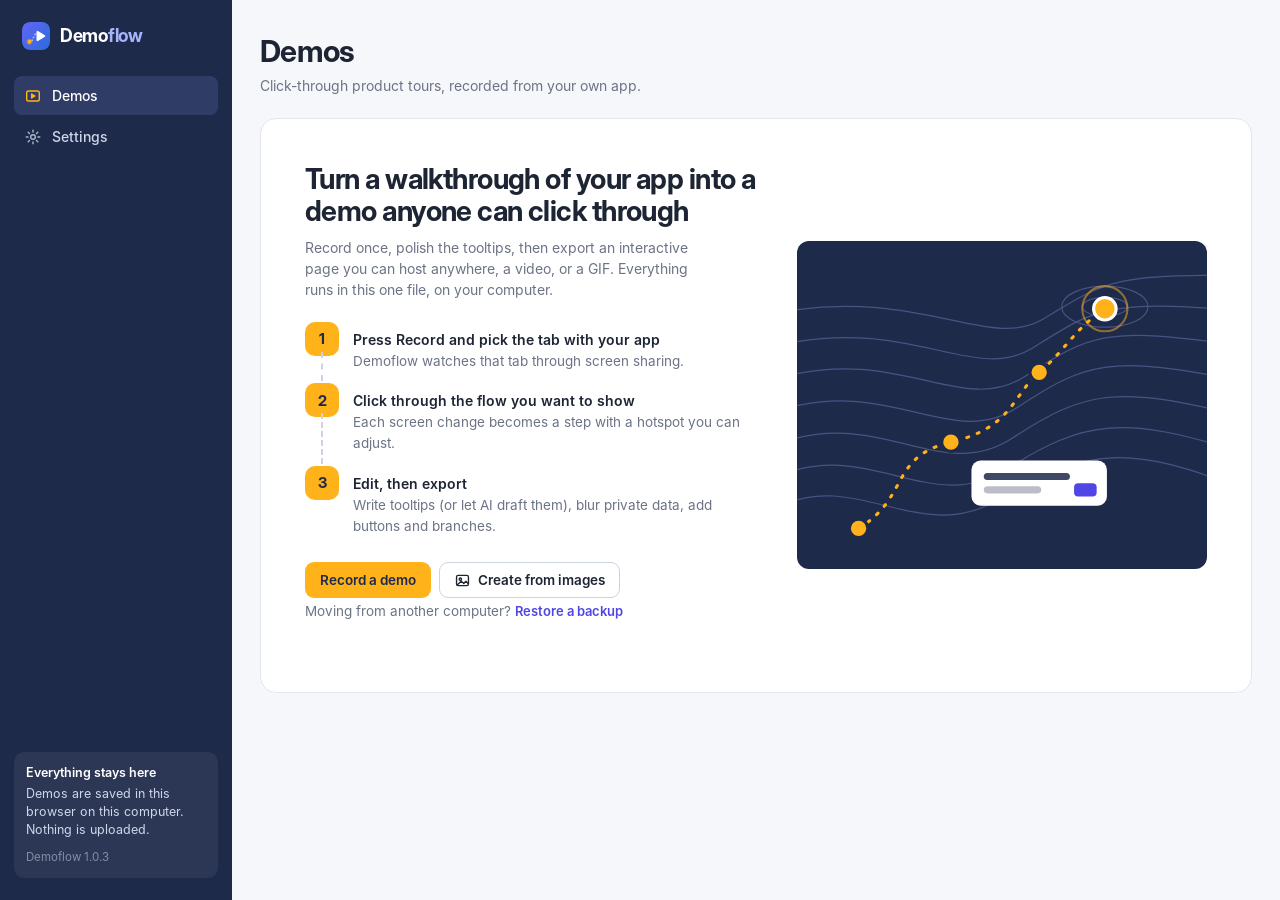
==== commit c0bedc69: "Demoflow 1.0.3: clicks become steps reliably, guided Click Helper setup, sturdier video Co-Authored-" ====
--- a/Demoflow.html
+++ b/Demoflow.html
@@ -1,5 +1,5 @@
 <!doctype html>
-<html lang="en" data-demoflow-app="1.0.2">
+<html lang="en" data-demoflow-app="1.0.3">
 <head>
 <meta charset="utf-8">
 <meta name="viewport" content="width=device-width, initial-scale=1">
@@ -9,7 +9,7 @@
 <meta name="theme-color" content="#1E2A4A">
 <script>
 (function () {
-  window.DF_VERSION = "1.0.2";
+  window.DF_VERSION = "1.0.3";
   window.DF_FEED = "https://raw.githubusercontent.com/koohrang/demoflow/main/version.json";
   document.documentElement.setAttribute('data-demoflow', '1');
   function cmp(a, b) {
@@ -723,7 +723,7 @@
 .opt-grid { grid-template-columns: repeat(auto-fit, minmax(150px, 1fr)); }
 .trigger-box { margin-top: 12px; }
 .trigger-box[hidden] { display: none; }
-.trig-grid { display: grid; grid-template-columns: 1fr 1fr; gap: 8px; margin-top: 6px; }
+.trig-grid { display: grid; grid-template-columns: repeat(auto-fit, minmax(150px, 1fr)); gap: 8px; margin-top: 6px; }
 .trig { display: grid; gap: 4px; text-align: left; padding: 10px 12px; border: 1px solid var(--line); border-radius: var(--r); background: var(--surface); cursor: pointer; font: inherit; color: var(--ink); }
 .trig strong { font-size: 13.5px; }
 .trig small { font-size: 12px; color: var(--muted); line-height: 1.35; }
@@ -732,6 +732,10 @@
 .rec-panel.rec-mini { background: none; pointer-events: none; place-items: end center; }
 .rec-panel.rec-mini .rec-card { display: none; }
 .rec-panel.rec-mini .rec-pill { display: inline-flex; align-items: center; gap: 8px; margin-bottom: 18px; padding: 8px 14px; border-radius: 999px; background: var(--navy); color: #fff; font: 600 13px/1 var(--font); box-shadow: var(--shadow-pop); pointer-events: auto; }
+.helper-setup { margin: 8px 0 4px; padding: 12px 14px; border: 1px solid var(--line, #E3E6EF); border-radius: var(--r); background: #FFFBF0; }
+.helper-setup .modal-text { margin: 0; font-size: 13px; }
+.helper-setup .setup-steps { margin: 10px 0 0; }
+.trig:disabled { opacity: .5; cursor: not-allowed; }
 
 </style>
 <script type="text/plain" id="tm-player-src">/*! Demoflow player — renders an interactive click-through demo.
@@ -2958,7 +2962,7 @@
 <noscript>Demoflow needs JavaScript. Open this file in Chrome or Edge.</noscript>
 <script>
 window.TM_LOGO = "[data-uri]";
-window.DF_EXT = {"background.js": "// Demoflow Click Helper: relays clicks from the tab you record to the Demoflow\n// tab, only while Demoflow says a recording is running. Nothing leaves the browser.\nlet state = null;\nasync function load() {\n  if (state) return state;\n  const s = await chrome.storage.session.get('df');\n  state = s.df || { bridges: [], rec: false };\n  return state;\n}\nfunction save() { return chrome.storage.session.set({ df: state }); }\n\nchrome.runtime.onMessage.addListener((m, sender) => {\n  (async () => {\n    await load();\n    const tab = sender.tab && sender.tab.id;\n    if (m.t === 'bridge') {\n      if (tab != null && !state.bridges.includes(tab)) { state.bridges.push(tab); await save(); }\n    } else if (m.t === 'recording') {\n      state.rec = !!m.on; await save();\n    } else if ((m.t === 'click' || m.t === 'type') && state.rec) {\n      for (const b of state.bridges.slice()) {\n        if (b === tab) continue;\n        chrome.tabs.sendMessage(b, { t: 'event', ev: { ...m.ev, kind: m.t } }).catch(async () => {\n          state.bridges = state.bridges.filter((x) => x !== b); await save();\n        });\n      }\n    }\n  })();\n});\n\nchrome.tabs.onRemoved.addListener(async (id) => {\n  await load();\n  if (state.bridges.includes(id)) { state.bridges = state.bridges.filter((x) => x !== id); if (!state.bridges.length) state.rec = false; await save(); }\n});\n", "helper.js": "// Runs in every tab. In the Demoflow tab it acts as a bridge; in other tabs it\n// reports clicks (position, the clicked element's name and box) to the bridge.\n(function () {\n  if (window.__demoflowHelper) return;\n  window.__demoflowHelper = true;\n  const VERSION = '1.0.0';\n  const send = (msg) => { try { chrome.runtime.sendMessage(msg).catch(() => {}); } catch (e) { /* extension reloaded */ } };\n  const isApp = () => document.documentElement && document.documentElement.hasAttribute('data-demoflow');\n\n  function bridge() {\n    const hello = () => window.postMessage({ source: 'demoflow-helper', type: 'hello', version: VERSION }, '*');\n    send({ t: 'bridge' });\n    window.addEventListener('message', (e) => {\n      if (e.source !== window || !e.data || e.data.source !== 'demoflow-app') return;\n      if (e.data.type === 'recording') send({ t: 'recording', on: !!e.data.on });\n      else if (e.data.type === 'ping') { send({ t: 'bridge' }); hello(); }\n    });\n    chrome.runtime.onMessage.addListener((m) => {\n      if (m && m.t === 'event') window.postMessage({ source: 'demoflow-helper', type: 'event', ev: m.ev }, '*');\n    });\n    hello();\n  }\n\n  const INTERACTIVE = 'a,button,input,select,textarea,summary,label,[role=button],[role=link],[role=tab],[role=menuitem],[role=option],[role=checkbox],[role=switch],[onclick],[tabindex]';\n  function describe(el) {\n    const t = el.closest(INTERACTIVE) || el;\n    const tag = t.tagName.toLowerCase();\n    const role = t.getAttribute('role') || '';\n    const type = (t.getAttribute('type') || '').toLowerCase();\n    let label = t.getAttribute('aria-label') || t.getAttribute('title') || t.getAttribute('placeholder') || t.getAttribute('alt') || '';\n    if (!label && t.labels && t.labels[0]) label = t.labels[0].innerText;\n    if (!label && tag !== 'input' && tag !== 'textarea') label = t.innerText || t.textContent || '';\n    if (!label && type === 'submit') label = t.value || 'Submit';\n    label = String(label).replace(/\\s+/g, ' ').trim().slice(0, 80);\n    let kind = 'button';\n    if (tag === 'a' || role === 'link') kind = 'link';\n    else if (type === 'checkbox' || role === 'checkbox' || role === 'switch') kind = 'checkbox';\n    else if (role === 'tab') kind = 'tab';\n    else if (role === 'menuitem' || role === 'option' || tag === 'option') kind = 'menuitem';\n    else if (tag === 'input' || tag === 'textarea' || tag === 'select') kind = 'input';\n    const r = t.getBoundingClientRect();\n    const W = innerWidth, H = innerHeight;\n    return {\n      label, kind, tag, password: type === 'password',\n      box: { x: r.left / W, y: r.top / H, w: r.width / W, h: r.height / H },\n    };\n  }\n\n  function reporter() {\n    window.addEventListener('pointerdown', (e) => {\n      if (e.button !== 0 || !e.isTrusted) return;\n      const d = describe(e.target);\n      send({ t: 'click', ev: {\n        t: Date.now(), x: e.clientX / innerWidth, y: e.clientY / innerHeight, vw: innerWidth, vh: innerHeight,\n        label: d.label, el: d.kind, tag: d.tag, box: d.box, url: location.href, title: document.title,\n      } });\n    }, true);\n    window.addEventListener('change', (e) => {\n      const el = e.target;\n      if (!el || !/^(input|textarea)$/i.test(el.tagName)) return;\n      const type = (el.type || '').toLowerCase();\n      if (/password|hidden|checkbox|radio|file/.test(type)) return;\n      const d = describe(el);\n      send({ t: 'type', ev: { t: Date.now(), value: String(el.value || '').slice(0, 60), label: d.label, box: d.box, vw: innerWidth, vh: innerHeight, url: location.href } });\n    }, true);\n  }\n\n  if (isApp()) bridge(); else reporter();\n})();\n", "icon128.png": "iVBORw0KGgoAAAANSUhEUgAAAIAAAACACAYAAADDPmHLAAAQAElEQVR4Acy8C9zuaV3We/3emVlzYE4cBhduGUBFMUHNiDBRswIVlYOJUsghypkhTbO2VjvztLPcVkYKomTbLHfurX0q0q2ieCAt1EJASBRS5CDOec1izjNrvXff7+++/8/zrplRGA7Kvf7P/7qv63f9Dvf/eda73vWugYN8iNdzr7r5oc+78uRf+7IrT7z4uVee+MEvu+LGV4Kv5fUOtNuec8WNAxxH8TlXnhh/6cobRyNx938R/pfQ/yLc/fZ69hU3DPfPvvKG8Ww8X3oEv/SqG8eXwNUar7phPAv+JWfg9eNZ8C++co9fDP8L8A3/wlXXD7n4RVdeNzb8IvRnwjd8JvwZ8KP4dPgzrrpu7PHa8XT4067a4W1Pu+q6d3zhlde+9ukvuvaVX3DVNT/4tKuuffEXXnnNX3vmVVc/9EP89uRD8gF4Lm/6c684+RXPveLEz9c49XtjHL60kq/mMM+pqqeMkU8dycPh58MzEFKVwa8NKxvHxVW8ZpzNuqiRbHmZjrDaJ6fuXg19otoYFmHu9GFTNRGhjVB83QGOSiFsCYEN42qOD9QodH/9nGdyjM1F+qhHhKfOx//wqvrUw5GnVOo5VPvqVL30VA5+7wuuuvbnP/9D+GH4oH4Ann/liec974oTr65x+prk8CUc6rN4WAccJqCnbaxiuwTf/CqE5jwUsDIxjemF3LjdeGhEZTwudvKAcVGveSNChUe+4QgyZCStj1StfmJY4hB5eeljAGQKEVjc0HYgz5FYx/vEsEhDXRuBSQql57sXLxQv8oX0b9DPKj4Md6Wu+fyrrn01H4Yvm6EPzv3gg1Hm+V9+4mnPu/LEGznsD6TqM30oVT6r+bD2nG7qAD4eBRuM/TAWVnn4lYcDyl0fr3URZbd82ZB+08lmoAoDHxdAW8eA4IcHh29aLYyLA3Q/EJkCiAXoJ6AcEBWwDoHmA47P/[base64]/0Qy7vPH2rAWlEjQjUAXYX8pY35zY+yK7HjXH4Y0+96tpf/Lyrrvn0nf/92LxfH4Arrhjn8OX+JYenx2s4xxNHn9ZpR5iOM090aJ4RPGk9SRWHWH5cCpQYU2cXyoQlePiNIxlNzO/ddITVvsCpy72jyN230JGlzdN89TsSoCzxkV5CMX2j86JqAALuzksn6MzTv/H2kd9IvnpEBBN23AZo8L5v80h8ddg8NzYYVLHuIArP+HTufAiu/q5nPetNxxDv93W/PwDPv+Kmj7kzJ1/DrF/RZ3F4NruH0rMxtMg4+EKYqaegr4qxDXR8pPilnsb0WuHee/NNLjf207ewJeoZT+vcMY6wGkcIQ0ay484nB8PC0P2Iw9I+BOQ5N/qcL4uTRzwYhSp5ejV35wZ0rmof/RaP/Oj8zVUzV9Gm41LyrC9vRGvc9KSqvvLmBz/kF77gymsfnfu57tcH4AVXnHjGqLye1n+CruuT77RDujgTcPiaciKGhTCANLJbWMXD68MZHIZlCXlZazQuXwdUNk7QfsLMZI5MlzZ2hJPGwZ28KUQj7YFhGJ5ggCch0Dawy4L9IQA1Cr65YU5x8mTyJAhUTfHLeOCdF/p3wbB0qG6IxNV9d77CMGDkzcDiwgiBnrdSTzhd47Wfd+W1X5z3YW2W9+kD8IIXjPOef8WJl4yq/0C3C+dZbL6GQujZduhwCRQ7vshHCkTgTh4PoVD6oaIMXmmeM5bxakXHzAs+KgLy9OooRtGwaP/p8z5SpX+EDd2TRmjIawHsfmDPCcpnHKP586ArTD3ksJSx02gKvunyzqeAPEcwLuuJ24sEfQAKdToOrrwq+hGBznHha5Dm6BeNOvyRz7uKPxK+5p3na31vr/f6AfBL/jh2039P1Vd4yIQh3Bxt3jyskU0OpxgoVXu/h4uccSvoIIArDTOe3TI/y59UeLq8vBuB05e7VaaO3BxUIAzQh03VRAQKjEB5dqNpFyARWwxsGBfGfhNBEg1jJ08/O2VY0jwJgueo0C+sM3g7ESd2Xdjuatk8N0W7QRWAPnr0ozI3jI08OJyXNks3P1958+3HfvnJ78MfCe/1AzCSf5SqT7SZTRwHTjMiCsDk6bUNg2HxQbinhTMchsrENKYXcuN2mw9RNrjh74dQ7LnoazyN8p4qIayOnFZ2nHwbELBaRDfEMSbg7nztI1sMS2z/TGhKgki0j0m6CVKmHETpx06h50ERA6aX8exYWDPOxjz77RCtuUgbwYbDjXyEMHOMBN1zBIF6jzs4OPw/817WH/gBeMEVN/0daj2ri4ahPTUC3TJhNt1zujkEoIFoJrIjgaGg1OnDhTXgHoItedz7Gn1fvmyob0a6H545l5vgIt5h/Dsc6PKRXszPGKTD7QdggBMlQDgBw6paeSCVW3b+kCcqmz55J3gqKHlr13mE9ANcnUF0QySuyY7kMUhRaX++AaPawFwL2WJLGGRDD1JFHQV8NPrSp1x19d/JH7B+3w/Ac7/85OeMyrc6RNWsNpsxBdwek1OdsByZGYgjdR6IwH0OVZmIwGze5eL+tctrB3HQvHbQYFbnISBAiaLUnveu+UjVzGeDbyY4Z4i3AHY/sOcE5TihIzF/JQgV6iGHNfnaCBQs0YA+eBrDMiKQD+wuZD8cABKF7bfLG6lafgwDR5UbdkJzbvaTN+JfOMsQSL71KS+69vNw3ud1nx+AF3z5iU85OBg/TC3iR4uu5gTStUe2mQIftKja++WRM00VOhh82Bo8fG8UeB31pwOtkCWSSF/u8PSC4qKuYRR5UHwTq9T3Aeh8U8NSplD7CWxIJGmOAfTDJFgv+uncPKzmIn3UMZCVaNjxVmIdbvv+El8dnvmJBYd3skfCzr6o5CVQcNOhBHruGUgVdRTQMWKwK/7KQcbhD/[base64]/uhE/V56AGdGHyJ3DvG5iDX4BUM86EYUFl5YdlPIB9wHNzU0caOMDJ+NtW8A22Yc8ILC0C480MAe8Qu2xwDSOKS5bKxeBLqjLDwiYXQc8N17jgWudBxNvqB2X/LAxU6rwfCAVYDGWygMKpJ6dMc7DxwvvlYDLRf4/R3eULh32ie8qJrnuH26OuMD8CznjXOOqzDf0jNmc1mFvfhktZc3IWZgWZI+ug9A8HPUy3RoYzzSvOcsXZ5+GN8IYWg1kkvu9C+o9ga5dPnfaRK/wibjjdCU9EQsfs1JwDK1TkIcfJ7XhFKoGlIn/a5kdOBdNII6IPnCMbV87hZLxL8MAAI5HUcXHlV9CUCndXgNMie2x4/Bebc+B2wfUnAjc4C04/dTbh9k+8xm911xgfgAQ++6blJPWorvmveVcMa9mg5VB0oVfshPFzkdK+ggwCuNMx4dsv8LH9SYUBe3o3A6cvdKlNHbg4qEAbow6ZqIgIFRqDMOZp2ARKxxcCGcWHcnRcjlDt5+tlNjrG5SB/1iPfk5CExwLx3o97OW4fNc2PBQRXdo+POgcrcUDby4LBMz6FtbapWHXydAG7PVz9p6aVv5QGffNODr+Y97kjfdh8Af9p3eFjf4DjpJOwgZ83k6WVx5W6K4pBVdsefQh7cJ4ad/rA2ZNuXw5LFfvDCPxux56Ke8TTKe6qEBHXktLLj5NuAgNUiuiGOMQHnnCGNwOKwxVc+xi6z0Pjk7NwIzFnGQSj3ASOfXdillzw7FpZzA1wjcT79jcnkSYpxkiCvjTCaO3+MOweG5gjSNCcvrMGrfaCXhuYGqFf5+3/mBW87z5Cv3Qfg9LGbriL8KIvxLi4gieQ9JwWOGg17ZOcQHKrKw8vDGtpQ2ZLHva/R9+XLhnSfTjYDVRjtVDbds4TIHgeM/CmYENoz7tAGT0JihwlsGFbVygM1Cv0m6afh5BqNivgFCrYPNIIdN/2IyYUZ39iG5usjg0GK/PkmktEc3z6MuHHyWq8WquQIUA4aKDA5ZRJ02BFESFJFHpOy++izzz+f9zq9dh+ASj0b1yqG2SomNXZvwzNOqsMXiMBd/0jxSx2hW6V5zljGq5XBnTychQ+S2C9zdbToSzyNCeGopPlI1cxnoyuNIwnxFsDuB/acoDysRvPXUxOKRJHwZqedBQEKFoHO0wdPY1hGBOcBtwvZDwOAQh377fJGqpYfw8BR5Yad0JybA8kb8S+cZeShThwwWT4ATp0IC0koDHP+PJtQX/[base64]/mjfpE3c9p5VlKqLfxjlo+rMZhGDKSHV/9Oi+JSDjE4wL74YI9Nyg3NPnKJ8E5q+QdnWG3BkDnqvbZgGPzECNfmF7kg8WrLzbm9V6f9XeIeg8OtXAoi2tE3vNudRAmbwEf/QYQFhhlEbodoP3wifo1gGjFOn367qex5adE3pNnVBfBBFpk8qSLh4VANGlkt7DKovKwhmEOwdY6gNfwluUDt9PuHhIPW/vGodPVieTtcKDLR1fczwmfBYJBGdSXhPl6ILAfBmh/ofuRJ06epHkSBKqm+GU88M4LdbtgWDpUN0Ticv7sfIVhwMibgcWFoW3OG3lSpS9h00KVfPra2OUm73LysHbIRmqec4IUitDnICZW6hlsc/Ccv37Dxfg+exazGXKRYo9GNkg+POgMBB9JJXYiMp40zxlrl4c/xhd2BlPN6s0C7Whqz3vXfKRq9mWzfPCRhHgLYPcD7/mwJtc/Exy7SBTDEgtsHzgfEt0N6FsN1AOPq+dxs14UMA4g0KfjIP7WmxPC0Cq8++346ie3L3HPE3C2d/40nXz6sbuJq/1sul/0d6dlxyklTt/P9j8jOzi44+ynkn0ML/JI9xpsl7dqFREts7CC3hwvV/GyKTK70z+HpwAAEABJREFUeVkmy59MR1jtk3PIvcoUJDQHsTGjd/rosw6oYgAKbEZUEjtMYEPUpDk+kA5SppbLxuJJzA8Ln/MVwoDmDN4K6sTtYSPMq2XmpUNSNBjeYSMu/ajMDWMjDw7npc3SO5CqVQfaAdC5IloOjEtf8ylUrTyM+qH7/uyQvSdVx2687EF/9qDq8DGQ7hHWNswmOGQVxQ2E4mAtTGN6ITdut27epKej6cSWqGc8jSjFswLSOIIMG8mOz74hgIouT0I8LnDOCXGQxWEUJsM8dRKEWmh8cnZuBCbtOAjlPnDTj13YpZc8OxZWnwekYWI//Y3J5Emqo0FeG4H66vbfIfXlEZOQICVsAhwYmWsFPL/[base64]/HGy8p3EkId4C2P1AH5a6PKxGCjYScM5aSHiz086CAAWLwM4Pj/64jIDWA3YXsg8XQKJOx8HOG6lyfkIYhgDfGk+OOAdDRiHe/cHZnvwpO2BiHfwAnECEhSQUhs4XicmR2eHjXrycF0Ae/A3g4PhBahynZshBBGjeRcSwGkeqGEaHVZR5dbHFoUaDERxJDIg2F+E04k48vaC4qGsYRR4U+1ep7wPQ+ZDCUqZQ+wlsSCRpjgG0s2C96Kdz87Cai/RRx0BWomHHW4l1uO37S3x1eOYnFhzeyR4JO/[base64]/[base64]/[base64]/jG6LaH6As9RMocyahnHnynk/eA5EvYpggb/s+j/[base64]/Yc4LysBrbPxMcu0gQCW922hkHKFgEOk8fPI1hGRGcB9wu5Hk+BerYb5c3UrX87UvzrfFI4KExO+MOpn/hLEO+YeKTax+Rdp1OH9zRMRSR/fyBlYG4dMFwuVMGEZw/[base64]/0GEBbYPhG6HaD98In6NYBo1QlsuKY6+0KZchDVN6S8QPsTqSo4F4gajJl/CyAosQwxWQezVpsxzIdiEZUjTXjYU1WnCtAcjHk7HDDy8McFdj+QAImIJEpDYMMeqPmIukYoslw2Wh5hmQ8oyCv0wxkTwB3XAxfmuawjA03MygN9UzqvB8IDVgNGNlDYzKsiDzlg54H9JuKTB9x458nN3iEbeBV1nA+kcoT9nDTAxj2ALjN4BT7z3Jkndr/AuuFRTPpvAcR2RZZHqV8m19xxv0dxpnIIAp0PbWSKRjntMvlI1cpvTBD6mcQGIxG7X3MEUK7eRvN6QOp0eGJYythpR0DOBPLOp8B8ePjRA4/LeuL2IkHfJ37MOfmiJ5+fJ3zSubitN/OqRMztS6rcEBcSuO0X74HwL6RQGzY6+fST7iauOS8UQ2XliwTlyOyMBxW0YMAVcP7MCED+0uNiXqYLIEsq4XuA9CruneyGvZfm4G49BlqhpAinOXe4boZAbg6qEAYYgk3VRIQ2QnlPNyMqidgSAhvG1RwfSKJh+sllY3GM5gMKzluh3734UOE1cXvYCH1demHlxX/3Qfm//vdL88IvujDf8KJL8kP/[base64]//toH5mMvP1u6e138gOoPw8u+4UH5uEeePasU4VWg68N7vh3Sz8Hs0z55YOF8vNoHeulrrpGwHGfXE/EU2I3Z66pGd/gJFHHnQOZC93mpgwghDAMqc4FdH+R7AIugQ7j3RQmQoWca96nsmjCk9i6CE4M91ntAXtvFgT5RmwZn6rwugApSLiGwYVhVKw90QqH766fh5BqNiviFiKN3RrDjliOxm/fJ511X8qVPvTDHLzsrv9+6/[base64]/3fctD8uc/[base64]/[base64]/dhz8t1//8H5K190UY6dTX/mnm2dJ3QNc/KyH2F2cDbNQYT9OeXkoZWZUvZCNbojnQZF/Oj8oa+8qnByge1eNGD3EcmP8X6QxVeAWJRbbG4aLk07TgzzVI3jB5qD0bfDAaMO/[base64]/6xT8A7sue+BBvvGqS/MPvvLSuF/j9HzdzwPQYp6P42OoMHfrIDE5MjvjIQp2HFwB518RwDzOkbX6PAmQXrXydojfehisU1V8BeAmSXDdswnmvUoxejUHwyLMfRatmojQRmgffnLuJLafwIaoSXMKgiRKmUIuG4snMT8sfM5bCAOaM3grqBO3h40wr5aZkw5J0WB4z8lb3v+vALnHevwfOzf/kq8GX/q5D8gBXx3ifAMTyB2679/ncIyeh3HE5gkgYzP9hWIZhOiMvB9kdms7b8uF3AnkK9gfrC0Prp8RdWHqdkUWl0F5o3y2JBd1BBlxJNjnIcineAigosuTEI8LtBlhCuFY3BCfkoSAcTaTZuVnZ58bOROUcRDKfcDwswu79JJnx8JyToBrJPbT35jI80Fc556TvPDpF+blfH/wuI/hm8RyfPrSY39O+TanBoJcU8XvfM1Hil/3NX9V4eAChgACwc5zRGku0mf3/oxUEVicDwDBI83iIohlFmmeTB4W/gGgeJhaqEJCZm0MhUaDhA4AABAASURBVAIEpFxCYMOwqqyDAfS4Qh9SP/NMrtGoiF+ISB5oBDtuOUF28z75vOtSPZLHIEW+8xtx7sYP8u3hH3F2/unfenD+9gsuyaUX8S/vzufBQKHPS8/GmnMCRBGZb96PzN0ROPMb2+ZfdH8MDl7kT70oPGArr+kIAv7BvwVQtGRhMRUhNuRwhxJFqT3vXfORKoriYOM9jSMJ8RZAh8RGGoHFw1IPgcZQp8MTCTNcUDPzBAqSjo6RSD+0RoKg91ivN+tGgj4AgbyOg6GP9ZoTmgY2H5rrzz3hvHz/N12WL/yMC47MH6agseOEY/KCMdUUnBvD4jOSnte43ATPEeX0Qj6ah33ms1Gvwr/S/XBUFd8DxOZ7lRokIXK1KStp8TQfqVIf6YURug6Hokwh5GBET8S4MPabDtpZmFw22jbaJ2eDoYcP/aCBG6nI24k6sevAdlfLlY/8iIM8/c9ekCuedWGe+ecu4Ee6/sSPfAYszAD3D+114QWVr/qLF+dlf/fBeeRHntXNPBfH6Ofdc7TKXChFYM5VqB4EfQqLC+o8DWHZqvMQeE4+j2rbEY5gGcK8L3wFIJ7AepjQJAmUEZJoZienzRGOb1WhNLo80R+XecQ7D1R3GEN0TQhMPvOqJoa17LTrynQfKX5NPzJK5AvTi3ywePXFZp4n/TP+p37mBfmo42fl2DmV/+0jzsqTP/2CPO2zz8s58JGE9vnDWo++/Jx87//xkHzFsy7Oeefu597mFSvqTuZUIAO2DqoERE0qc4H9fESfi/F+kNZJqgyQAS6534Yg8z1AeKrDPakD0nTyphTZ4UCXj/ZZhZoAnGIUCAZ4EgI2E6e+8tDpsOSZNw+nmoQ6qCD+BCqibHko+tMLHdz4ZNTpzcx72mc/IH5TVub1QCaM+LP9T/o4vlurzY/+h3T5t4NnfvYF+QH+WPjsP3FeP54wX1gFzvMUzINwjjV3v8mqOw7xGkmZp+5zAvfc81GnjiJJcBsfEIIR5N65ILWMRd4RzA5VxTBGGjGKFiCuHNAhkUkjsLh6fyoIGA8CM3KnHrawJl8bgYKkk6YBHzxkOIcYl/XE7UWCcQBl5JEfdXYu5se2WXlVMwKN69GP4AOwa6zyh/t6MD+B/Pq/cmn+2dc8KMcfsn4vrnPyABPm9TzZVvMopxfH6fgOeU59HpA6VeB8fDzHzLwjPOQd8MKaXp3LTgQ6Kbh806osZnaYbQRKfEC4BAp1HoENiUSj+SKJDUeHxj77mx8WgvEK/aA5g9tIcWLXlW6vls1zU3koP5wpYtYD7jXvqdPT1/Nq+CN6fdKjj+VffcND8/wvuDDnnD0nTjjHPQbbztvyZtt8PCcOCFt5cP1t45hQw5ZtbJ74twDu5Vuz4YjBVlqXHymKTcNuiOa4EToPjHmiMZGAw4RA04VhTb42Ah+HMg5CudN/x0uJF/P0ndu6tjeZSRL7kXni5qXC49qnt+0tbz+Fi/qbrueP6HXO2cnz+CfpH/jGh+RTPn7+l0hVazBgMNdGI98/uIRAP1+RE1W1YeqJ4X7Ts5fhVsz8WwA5xhDD4uF2TBzoEwnw0OAljBBgk4jOEppuGFbVygM1Cv12mE/DyTUaFfELEakPGsGOW06Q3bxPPu+6VI/kMUiR/5bfuTu/e81pDMspFF7w9jtH3vzbdyUMgj0fLuv4g8/Od3z1g/JNf/WBeeBFDntkfObuOcEK5wUD+sZNjlD674mJNh8fxxXgGNnxPcAyJzFIOhvvA04TTGy8o8NHkpnb6Cev83yK6PKwGgk0kjDDK7/jQQ2NLAjQgXTOIscHDw6ZGJf1xO1Fgh8qAAVnx8HOG6mqvOLnbstb37F+1g+37B13jfy7n74td91t2khmgXw4rc/6VH528Pcvy8P5W4tj92zM6XmdV1QXw0as4rlxnOgDq9yQKcCn7gbNNwSB7wFW0qYh+qZVqe/N0PXmaOS1K6pPjgAEo/mibyt05hGeQ6pibC6Sz7tSESfXMfnqT5zIrONme3XYPDdF2qAK0H50Dnl4mPzkL96eH/hPt+Tnf+X2/Pgv3J7v/4+35KabD6lnoZnn7sPtdfEDDvKdf+shediDz8o6GDDPFR6sz5npOccgPnVkeFNQnechYAS2QKPvR38FMAkbovdB7VmMTT/KxpGEInGB3RykS9TlcfHQQ8HJrRPoxLA6DHYe6BAV4zaY/SPvzpW5iLPZGGGi029G7IcyUaN+4q1HOe+5ZeSN//Pu/M933p1T/aeCcbPFXeV8uK1LLzzI5z9p/QSRMX1eHqif7+58BuY5+vkumoXYeNzEOdwuD2Nh4O8ePKyOiQNpIl6eDryEEQJsEpFcUF+Srp6IW3GNU555Dj15EuuFhUAUSp315nUein4cXDpUN0Ti6v47nwUHjDozQIJcGCHA4dPLcJU+KGigSo4P6cP1ejzfFBYH2T1fDrJxZI7B/HWP88K3x0o04Zw4AM7bAdnwm0DCmH3oVVtQTHBTPAlxc0SHwEb2ymMY9TYSMG7ClKmDLazJ10agYJc1QAH75wjGZT1xe5GgD0ChcMfBlVdFPyJQqidVOK0vJHDHxi9vHf/CfDgv5/VEnKefrwivcn4GN+6xQOQE9FgTCYS1hM7vABq4vgKMVFlsqPqU4MLGkXdF9ckRAI1dlHwypMxAHuF+sxox7pB8HBVRXRywiShcgxfVeujezlvLm680kAdQT4NzoPZn0YA8bCzjeGLWpmrV2SXkw3a97jfvzG7uMLcHcX5wGx965NzLHtYWAH0/SEfkQZrIc1vfAxwpSjia8aRNCKAPE5mnTWBxIouvfBKYibu8oz0U9ulDcojCIUIZYcDwswu79JJnx8La/BRKGKR5YzJ58jGXn53P/Yzz82mffG6Or2+c9GFjjoGP7B6Q+mLEJBry4bmuPXE6P/SqW9f8zMtzqioPEufmVALxJHsZbkQbiL/fvzaERR1kNll/C1iMh4J3JlOMXukcwwQIww0IFiGATpsIPuwQFidPJk+CgDvFL+MI6by+G2HTDVUnn3e5Mfp1vBAGVeA9EDHwaX/m/Hzek87v/2HH4z/xWJ71lAvy5E87L2fzkzXCCf05GLDyKDO55UY+HNeJm0/nq77jBv7GcjrFL99EgLGZt9bcjUwP+nj6mNC4QajivGCI93M/A+NPAi2miSzNUM3miDZFtls2HpZ6CDSGfPJqIWGGDCwzT6BgifPdgJGAw3vAuKwnbi8SHBpAwdlxEH/rzZPHP/ZYHvGR/CgNTuEQbnjMo87Jp3/KuZPbl3jPC7YBXHI+3NarX3dH/uo/uj7vvoGfYTgnA1fN59zn4zFU8WTAjU9U4DQeDKHPC5KOOPPJYj8vvgdgg7lrgTDeNO64mhLYEDVpThNQo9BN9NOleVjNRZqqR5y885pTB0kudB0326vD5rmx4CBL98CBzmCo+eSPP5YZUCcO9Bzg4/g5O85UcccfExb6IZJL82GyruYN/xsvvj7f8H0ncv1N/s73PBxkzQ/M31yco59XY9J6WL1Zfp57iFMhR5FotsX3AGxJ6ofQZjkpCMhuYnI3Cws9BCb3oQY6MawOgz0l6EOuGJ9t5ZE7HJhexMHi1Reb6ZORZz/9jWiNU/e/6T/f/6kW1HIN5vcmwZoD/qDreSWt0w/ExvmS9CZ/pOsufqP/65+4JV/2zdfmdW+9m8fngMzJVFUM2A8WPmXiBhh/x9kgbecUy4O1PPMIk9D3mc/2YNbGVTCgcxpXUhuIgRYNaBWh3yTyxMn1GRXJFyJSUANvYm2c2HKiEofPO2pvVh5+p+08HwK+yfVhLASAu3Js07alv/u60/zgB0PzifMc5pOFjsrmj+56w1vvzAu+5dr8yx99T+4+7UAjxa/9nCNQzrdhIufBpc8blhuEqvXcivPBcwbq48WFzSjfA1BTUzPNPD2DdIv6NsTkFCduQCgMYlhige0D+0MhGtC3GqgHHheNbO+2XxQwDkCJdBzE33pzQhhahd/Il8kbTvJjXWX1DkAWvvGt8x98ZnvnT0jz6bABmI+0/FEs5/6W//tEvvrFN+Z3r+dLAIPN582cDFwFrnMw5j3mZmIGbz/b+dz1bwmK8gRbtrX5lyvrewDCuGySXVME5Mmxo/O4pIwml43FMWIfgEK/WaH5vXg7UCduwyDMq2Xz3FhwUGX20aAfdTsrOJAr//Fnb8u7+Fe/OT/SlPNb/Nj3N9/Ov/gYING5LCgVcSacq3n+8Nbpw+Tf//yt+bJvujY/89/vmOdgDjYpfnnOwMViLOeDGk4QdjysLQBu5/OJ6dvQx4Gzryqfb295H7M+AIWVqsTcxGSbx4UeApOTTLXKxF1424AO0fEuTzlwzwuHF/nAxtjiorAbdrHfDhGbi9aL4bURRm67Y+Q//Myt+U8/f1te++t39v/S59U82Ff9kg83MaGPEZZtaCyHUQAB3vs/hNtb3nF3vvwfXZd//sMnczv/KskAmfM5h89lQBnIAde5gXu/+cZDtojB96dSCIigsjsfo2i8cQm+T/IDvKs4zQcSxbinSo4AWlXopO4xiKvibC7iFyKO3ukgTEs5Ert5n3zedakeyWP6sg5oxAGLTVM2jTtOnoUY8O3vPpX/+vq78mP/+ba84S135U4eMDLpGLY8kVzKz2k0yD/Er1tuG/lnP3QyV3zb9fnt3z1F+zU3OwbkLt/mvCcyHHM7sOMSTdwgVJEHhvjR92fyRAyrSh+bJRSof/5vA4uATxXcfVKakyRqpmstxO3MMHYd900czWc+eQ6FMrAEjIshksNceuz6fPTFb84nP+Q1+ZOX/VyedPyneL0yT3joq/PJD34Nsd/IxXgOyhFJrMxq5ttvx4ltvJG+C1fCnBP/5NQhLu1Ap88J2X7Irp/65dvzHL7cv+IXb2MM+jGAJ+vjoITN5M7PGMa1oRvO4hMJYJnz65drUJRHW7Y13w/OjYCLNP3yga/4I4AmPJMEjAvsJFCbMLmMJKqM9snZYOjhQ3No4EYq8naiiiPHz397v8mf9OD/lo96wO/kknNuynln35GDOsXrMOeddVsuOXaC2NvyKXiecNmr87Dz3zmHLqrOQeGJbZqmA6minwJ0GvD79ODKAeNqHxuQe6rI0yf5IL/ecc2pfMU/vj7/8Aduyslb+YOfx1ChnwPZFyx6zuc7deQ5PoGpcw7z5HhzxOBzDzqOHEXs2VYVdRdRr5L3jlOPHMxulGCY9omaRKoKVSSZg6E52HmgQ1T7pkEeOeVFfQ857+o8/qH/OR93yf/[base64]/Nxl/5azud3Ny5FDiNsvqKdkQ2JcRoYPnQ25591ax5DjQede00uesBB/Fn/F/yZC/In/9g5ueRCP8PTR0JoD0xOmcnDog5q0nMKq3/zjuSDsf4b34Q+ly/3/88rb+HnD6si5Sv0cyD7gXvu8dtwr7l5nGm7ZdxkpIo6HSDvXoixeHFhM+qOV1L8mh+GlZ+Z398DEIM5BEGGC4LQSchhTb42AuVLNKAfniMYlm/+Yx74+pxVp2FcJDgEAKGwU648BkjgqGAzKE4F4IAaT7r89Xnh55zME/nXvkfxs/8nfsp5ed4XXpiPe+Q5WwIPkXT8W1k/1NIOBFvPC2Ko7M9L6AO6rrnxdL7+e0/ka19yY67n5xJdrGYf2tCNg3g++4soVfbHqW+GTUj74RPdBF3UP5F0RHm0ZVue1/1ycWx3pJNQ7ZSTh6mq+COAWyeB2gTfJL3i5MnkSRBazyySM7jFwxp5wNnv4Uv+r6Vgu6vD5vUmF519Io+86K351Mv+C6//mkde+JZcfM5Nc2gSey6SfWZn8289n/oJx/LQs96Qsw9vyla4DpLP/dPn52GXncURR+v6t3icD1kMq2rrPxE684i9P5f/edkP/dQtef43X5dffAN/vFFk19++oY9CNxqwPfd8HJPzJivMhndhAASAtWGHwecedBzoYak3Yz+vKurPLedKquT4sqH+AQOZy6+fuhhiJMho3DFLoynwzI1A2ULpYe7FC4WL3MdcyhvF71pYX5ufQrno2Mk87+Nfkhc99tvzJR/7/fnzH/Vj/XKv9vyPfykfjvkmUyqcIY/kd/yxY8WPLk/ngadfnxwaSRgnoe38R5/suOeAwfER92HLJ3o+dBLnHYPB+/l602/dnb/yrdfl5fx5f8fdI87ZJSjXfUAGiIHJ6cvAVQQcEByJYZ5/kr0MN0L25gOrDWFRZ4YxQLm6vkh9gPs0+Nw7DyXkq8rFsA7CEFYRNKdkI5PjaC7SVIg4eqeTMKXlSOy8H3/AO3LBObcspkt15j36kl/PX37Md+b4Be9WvM+XsRd+wnflYy/+9dCOh5FcctHBLETDcw5vzgXj7TvejdB5RtMflhyIBwGrZv/JR0Ofl5j4Nn6GwPZ9um665TDf9q9vyl//p9fnHVef6vlM7P69SYpfkxdz0q/5MID/npgQxgdoD4t5Faq2uWUrzwPvfHi5qvSx6ULhLsfPzvOFdU9E4jdUT4kZb2kGDSjXtgFNls9PGn6H0E8sYFwMUfyV7hF8WZcqb3mO/8iL35pnfvQP8te92zv8B93OO+v2/AW8H33Rb8Y6/d/w9wCJ/KJTbwHutmzzd/gGEnc+AH0eRB7WnIO5PRiZRgvsYxB/02/dxf0Pvkz9Uf4u/9xvvC6v/CXOwHm7Tq080D6z7Ahhyo+4Ua+yfxJ9LbtJNj6RQFg2Q5jzL1/zcM9uzTjHRcE1P1zsux9OMY3c6Z+1ugsJZ/xroGY9W3AiQ3OMWkWiYcfbQcmJDnPZeVfn2MF6mC3P/HN5Q596+b/De/+upz783+e8g1vztnedyqlTFCzygbPqzpx3OP9qeOI9h3nz7/BhIOR889lpDHT2Z8fUA+7DGnF53mCT/eCP35J3+w8yBu7j9Vu/e3f+2rdfn+/4tydzy+2H09GNqGcB6tCAcvRT5zn5PFo+yhEWnW/WUW5V8ggk4DYfHeBh0Ug/u+2qot8iREmT945xRrDv0cZ4B6/W2fC3gKSKJEhYegz2EHLSK8anoYeSowdML+Jg8brk2I1Rnr6wyKP+5zz8FbnwnJvh9++68NjN+ZyH/2huue0w/+1/zB/vWt/2x8aJnLz5MP+u/5u5VXfYj0cmIvkmhIQdJjAmxRaWAOM799P5qn9yY/xZPfLueg8/wPnOH35P/uq3Xp/fPPK/MDKPQtNHga4vOhjnnXw9F3g/T9CxgKbm73lXRAcxmF9tsAV1kN1ZXjSvcQnjCHZec/IwyY+mU54oSsW/BfCwoFNsN0w8mqy5EAcjqQ/2XhP3zZP++37Lm69ybt2Wxzzw10x4v16fQK5fQXyzf+FX78hb+N1+zYnT+c233pAf/ulbcyv/GMRgu7ltUrX6g55Q2M/JgByHu2kzj51fSV70bTfkq//pDfmef39z/t7Lbswzvvba/Af+5c6avilnoowXhYr8jnejAaO/71LR/V5IDrqN2w6NG4Qq8sAQ73kXTo4Rzj3YdLGdQmXl7ZC+y9F1cHoVN8cJPsP9FSAsRYN8BGEzWd6HwjyL7Ju0iSlGb9aNhHPPvh23nAhxK11y7gmFD+h1yTFqUP/uU+l/TPnVX7+LPxZuy618OUamDf3oMOeFcrpiksmdO7AyEJduGMd1p7zHN/Ld/Q+/6pa85k13UWXq5oTzyICmoUA/[base64]/dePc30QlBohjnVUX9uTWaKrmODc0eIY0+o53eJ5e6m+g5+itASzJ0hyjSRShNBmwrXkq85EHPbm1+24eh9picGmfvfO/v5tTps9PdBxXciGw5ZQz4sMOaWMgaQLRqAxuuqTqdu4nG7zm/vKrI4AJ0b7TL+bzQrRAC3VfkiVUR6Pjqv2gWzrAVyd58YLWBfiDUDYYFS3AulaPYefSNeQn32Tcsu3S/jlsOpSaqH+CeIRghqMlzpw0vcTnV2M375POuS3Xm3X36XAQjZK6hr73tYRo+oNc1dzyMN5USlOUeBs2dh/Ri7rCqZv+ADNBw9CGFvDXVOgWCeQSmTz4d/WYS2yOEax3H8mTRTzs7Byuw/UVY4xlIMtzGjjfTplBFnQ6Qdy9ceUL72NBn3lcefM6/8glunC1R9NlQCidvceedPwkkZFKP5PDY5GkMy4hAMrC7kPUBSFRlyDtPn8deZXLuufX0Rbn11IXo799l7q13XxTG2U7TeNfpYzx7O0B5eIXBQ2lUlSPHNfn0TY5SG2ejkfk9T6gTV/MESC9sHV+oPrnPZeADB07jYJWbPY+0ny9ao36MHUADlbFJ+jXP45whCmoIyLyF0v0bk6rKtqwa6IyromwctELw8xWAIXbFMCIarEwdhYtk76s523m1vPmKtLHeaAOTc+dNSl5//Z+aOe/H/XXXkWshc52vy1duOXVxqvb9PSyU02hgHHYhTwbIqDD9RWAep9CmY3vYZiIC6guWrToPnUb6C6OYjSNYF8q59c385nj1EYjovMGPAx7W8rPbrirnnYxoquS94zwjplun0cZYB6/J2bRj4gwTcWMd8GAmUxSiTR6SNkwv4iCp3LnYzDh7xojFFl53+0fkKO9h8L/m6s/MjXdclvu7brzzwfkv13xWP6POdU7q+dCvud0/FroDz3Qhpkrt/FOVuptYxO9r/qoimwts96LYZ3145xnvOdZzgWNIwCU3jX4KIcPZhP7L4PzVBkRQ2Z2PUdx490M4ip3XxtXffDxedul+xot+R1BdJWy6P3hQsQhpEIM7bjWTwX1zCNccbuWRz+m4wwmcuOuy3Hw3vzPbZ12qAqfHOfnJdz4N9f5dP/6OL8phzg4N0qvnTP/uf8/dlyTNR8N+zoFO3ySViemdd+bsc20R+MAffPdCRC/CRb4PLfbDt+crr44iSXDbtB3aeQhV9ANDvOc9AzHCuQebriRTKLD9O6Tfckw9vYo743Fnt5sbal4H6N9IPsjfAsbJGOxiBBfGxRTUcDdfXXPglo6k42BmXpWYvP3mj55V4HNDsyTvvPVj8v/9z7+ck3ddCvuDLz3/72/95bzzlkdOI8O66TeBzdvoUfZtffaVdz/icyr6dhxcgfmwajqYb3KoV/MESC9sHd8hfayHQb1KjtM4DaE2ShafSCAs8xDm/BrQmod7dmvGd2X4vTXzu1875fQlo4o6oJeqYX3yrkC4OTi5eSNVLSSVk34PcLWmgonpNea9h+7tvLU8iwQ/03nn0XYAOppff8fx3HzqkuZhWaaKEUbytlsene9789/Ia6/7tNx26gKiZ15qv3ztk/IvfuNv5G03PzrpxKQxASrv4RvC6+/kyz+dZ5jCoT489mEPyBIMnqvi3GEVL/1wB4Nt1+7hz7AFCS0fdTgQVfZcf1fDv8LBoC3Nw+rNNDhHTHCyI0gU47yqqD+3ulIl17GhY42Ybn+tg9vkbDoycR6PSG/IbyRfRGbQq/0e4OoiqYcDTQ24Fc1aMy4hsg3ViLZDik+at5z4xJyO/5FGQpheSSptuHscy0+/6wvznW/6+nzvr39N/DLv6+Vv/pr88zd+fX723U/N3XyHjxu//QQQ4dThQd580+OoJ+dQaGVhKXuhGt2Rx2Ms4vc1f1Xh5AJ0bxT7rI9uhRDohy1aD8SQ1hOhafD3s220ItlLML/aEBZzzzAGKJdxgOozsM0rdh6RkG9ULoYl9jgdtxxKTVR3FzZdByQlzbGN1NV8BUh/BUivse4bNl2lGbp3Vh8pfm1De/rC6lmRpfwZfUnefOKTsnFxSz+Kfs/whhsenzfc+Pjc4DeJFgprh3NTVTmkwZtPPo6/aVwUKGUGRo8IYuMeAF3ZXeAFPxqBUyesbf5Fe25kC84809gZKLD9RdiEM5AsOI0y55JPoYp+HSDvXqiPF1eVPjYxL9zlDrDhys8e2eKDa+tduONfvOdFmaiPgOWZn3Zh8RXgMPPfVGFBxeJuvjD3J6cZkY6DoQmHqRIJti+pckNcSHLDncfzphv/ON/EnUV3BHTSkiPILDFtr5MfloGGyU+Ng7zxxJ/ItbcfR519KzXrouiCUcadMojg/NFHJDTa82TyhvTa/Auxk2Ud+w3s4MBpHKxys+eRrrn90ARhPnwDYc18GPt5zbjzBje48p2zUEQjtEtVZVvyQGdcFWXjIJUS/MarWpgcW6C2qe0rQJvDXRXcXZpxWySgh6rg47EE7vDN9bGRT517cz4EfD/wuuufkNtOP8BEAtmhaZSxbMS4HNaACK8qfsdfkNde/0Q+UJcFSncNlgHto48XjDsPGUcFbKHQ3MhFKHHvszF1lJetOg+BRp6nMIrZOIKPCUq6vpnfHK8+AhH7ueHHAQ9r+dltVxVzLUKUNHnvmHLEdOs02hjv4DU5m3ZMnGEibqwrEprz94Yb06wCow5/54BvAl4fioyEe+ayBu0nIWIxeSNq46YnUKomWXnyranD33Lq0vwK39j95snH5s5T/KRQn+lhgeZZHkYdhI6P3MFPFX/jpk/IL1/3GbmFb/yCkSh3Dek1OWmrgP0Kh9gGdQaSV9WUQPOwLU6+D4uwvhhv6+KMHAAAD/RJREFU7psRqAEyWpfrT7KXec+JRx1s3yCsAZGd5dw5jrjx7odwFAs/lVBXf/iAeYmUpwy70rVHdZWw8flXYTAJ7H6LBjSecfAbB3cfO/lzNOevgp2qncMINqf4dHOHdxViIDXwEWcDRSRfums2A1UrD/y92z4qv3TdZ+ZX+YrwzlsfkZvuvDS3nz4/p/nyfjoHuf3U+Tlx94Py9lseldfd+Kfymms/I+++/RFdm/R5aBjzhoHgDY1z573gDKKBnUofNs6nfhQRvZALf/u60YBRx4PV8p+BJMEt33Zo3CBUkQeG+H7OkckTMSxsutzxCvLKY2deWPdEJKLOs3ZdljwwRHr+HeojwBy8Uel+0DTHXXnPHQ89+bMHP/Fdj74T8SfjImhTAIabLHkwiFU0CwsD0VS5YScoi2c8NPzNDUzDIW/2e3iTf+s9n8Cb/MT80rWfmV+4+in5z7/35PzSdZ8V/7j47Zs/Pjfd9UASzmJ26oc6sALXU2sotHloDtvKhh1JmM+5s63mUU4vbB3fIX0G/do38MlxGh+BxwbJ4hMJhGUewpxHA1rzcM9uzfiuzDqffOAjr89BXzKq5Gy4Bi8MRHsHAwlv81sh+OVVBHA0xxboGm/2a14/8evf9Ni7Dto3Mj8AmnFbJCBu77umDk+u8gqbwLCAPWcTHGyq0MmcBTQ44kKg9bD0NSev6crD4ByEqaLhSL4+Xq1iaF/7EUGdAZ03R9bGGS+Ep41N69TxYHWEq1ew0WiFQ1hbmofVm2lwjpjAxEeRKMZ5VXm+uVevkveOLJF+7Cxjf52qk8vcTexz2Kg31GkkX9QmYm1onlRNH7Tf8/4AnDp11qtoZp+QHlyMANUc1g47anhthNGc/ISqE2cThdlcLosJmb7MpWHLQ+l8DDtEKzgDsdulQ8figyj1UVoQe150sLVaeeCOr74dwdf9RPKrMHbcuslGs5f5EIy4dnn4qw2q5M1wl1dpH5v+kNwDO4++Id80uRiW2P07bjmUmqjuLmysW0WAnObYsqjY/eETa9Spw1dq7Q/AT3zfg9/FH8G/YpFMN3cPYZXQY8Ab4oazxtVI0w15KqlaeTSb3LyRwKcPHpYcCP4J5HnI5qPlOY/+kSw/oCtRSLivPHY6VfqQgXVDEcK1KEJwk0dZdz0nSufR4N6YEJ55xsPazUkdJ2qdgmegPl5cVfrYdKFwl+Nnd8Y5Yxt1NlyUc7y1C27yOiy62ZA8D7gSaDfzmpOHMM+FP/mV1778kb8XVn8AwJR/DGjyMLRxqKo2BzpVeFelaLcGd7yb41+4Ema4fUnXIS7tQNbQIgmFoYcU0eTI7PBxL17OBSAzAcLkbFDCfHuOq3mU0wtbxxcSJss6zM2uCoTGOFjlhkwBPnU3aJwjCNu8pCfNvWe3ZvzI/J0nH7jp14liUkWjzDUEaM/rXt/GQSuQgDqAFsJmPlZot2kc6LgRqugjjvEfs9buA3DLHbd9G7a3kdNFk2UO6uBGYB5GPaHWbJYOpEodI7QDYA8vIgeMq31sQO6pIo+OyUQozAT6skP2LjTufCicJQF1inO+sGZ+zyGT2h8s/O2jkVgdN0B/CiJ32kR1qgsYgWQGGrfz4YCHhWPzwbyqqOuGF1HS5b3jPCPY90h/bPBMfYSlA0CZYbgb64qEPAdhxuiEnn/ypIp++sQkZP/OJbcdvjhr7T4AP/+vHnXHGPUtXaLN7BoTgOJJyPbQ8q2pPAiTtwGfTYGwKBNlEdrTNZ9C52HYIZ6C91Ngr6sa3TnGIEr9zSDaH6zSiRkcAEbvEbs+4XvOq6/KADtwTOgxZx7pHSYQ+i+D9aoNiKCyO8aYMO3Quem+RMTOIxLzEu6eJ710MwZRdkU/dhi4j6iruOn+U8jkSfDHBRqXi1UtGKFOfbPvdRNuuw8A+zzghsv+DfhGT08KMDKLpJeHrGJY5IAYADnCTEhAm05MGsNSB2IeWEUe40w+Gnw4hFBHsvwAPCx3QV557PphgN0vMAc8AyFeXY484/Ttubc8ynb+GUgS3MZth8YNQhV1wBDvec9AjHDuwaaL7RQqK2+HzLscXQenV3FzzOAzXODGe87mHCjkG6jepPspNw+cfh0/A9/06Ose7nucbZ3xAfiRH6nTGfV1oUjX2qru+L5pD0N8w8wEn22QMdLCPIYA4BqEhSRU1nBi2wsDGy5dMOq5Uz6KHUlodPThTd5yemHr+A5Xv5VXJcdpnPJQGyWLTyQQFucIQp8XZPwEVMaebc34rswZ8xf+LWLVqtrStnKgEWWQ8DZ/5+GXVxHQAtrfsntceQhVnk8+8SAHX9vvsbnrdcYHQO3Hv/ehP8khXj2LksyGWqEWh8GxNlUUZdw4SxscET9c2jr26EMWJ115mUiYKhqO5GOkDLqb5Ws/HNQZkDlzdG1817/Lkq/QjQZZe66/+4xkhdlQfeNhbQHQhx8TnOwIYsc4ryrqz62uVMl1bEh9IqbbX+uMoruJEVX8G3d+9J1frk3E2tA8qTKPRDGBW3ekUq/+1e9+eP/dP0fWvT4Axs4+PPsqip4ki1FJrlmkOYFYXIzNyGgeWDDyaj/opa/5kPEhEs1biFpmStkL1ejOcoMofiZB5hqJ/eBVOpMAqNlo5KuvFUKgH5645XXcuqS3P8lCbGtOsjcfWG0IizwbsqOc971/Cf1hISJ2XuvkocmPpne/jtNPrInq7sKm64Ckp7kF8MUFzvPhdk59oCEB+p7DOrhCfs/XfX4AfvTlD/mNUQfPYZbDfbPuAuUQXZVSIMXn4Wc4EcPaIRspRg8RkDEbmhNrxLadSUwQEu70YxB35ol92MDoD9Dfu3yi9iJzhqsD1ZzKJb0nkofeeSDRZDfn6t86kTMwCTysKn1sllBgn2uH9LUBlqmz4SpeuznZl37apNENdaeBc8IrFBqhHZx988CXj0A/nz0eHlZ9yRte+lFvyX2s+/wA6Hvlyy77/2nz97oLTe5RlCFwdZPQPIsDDIvdDaIwJnL4yhpSRJUjs8PHvXhtD6cRoRF/O+zXCQTwpnmE9EJu/0LCuOnPRr3K/jiNt+xmzyNlfhTaYUDoc4MUQp752NjPa8axQ9X3fJCFvxPFpEpHeg3vUOdy2xU2Dk5u3tjnkd/jEd/jSJqPVOE3sLCq+d97w0su75/65T7W7/sB0PuT3/PQb6uqf+uHAARGQjM2jT083J6th1U2ncg9VfDdQxhwjzYMoYLmwwA4m0x/iYQDmiFuD3fyAG3ocTbbzEO3L4NV245wBOQQJk99lmmOdwUibufDAQ9r+dltV5XzTkaUNHnvOM8I7fZoY6yDV+tu2oEAzjARN9YVCfW5kRkYxjTmNU+q6KdPTODGB9j6j7zhux/Bz3fy+64/8ANg1tmnT395Ur86h6DrSKjes8DoloSNM8TlprlGwnIMnS/iKZCnwo449+LVD3thEd94O/pwI1WFgwscQBYVuz6884zbV8RXZYAMcMk9/8xLkOHEQ7dlsF6lEBBBZXe7uacdOjfdF4NY+GcibwKafLqWWiLKPdA5jIRN9wdJz+RJ8McFGpeLVS0Y4RxJFX3HeP355x48P+9lvdcPwI++/CNvO+fw9GdQ5xWzOiP6NLaeIsHskA28iiF4PAHJaPDhEELdDp/ohiW9877ymhuB2y9UuRciemEr/D6M2A/fnq+8OookwRlk2qG9QaiiHxjiPe8ZiBHOPdh0sZ1CZeXtkH7L0XVwehU3xuPObjd3EvM6QJ1G8kVsPvfuhx8bAdwI23nPRMPjx3jz//Rr/tnDb897We/1A2C+H4JXfs9HPJN/yv96Zhr0tkscxubO6JBhyQGOPghvhwERC4UAu106aWPxo1hocBodfXhpHiG9sHV8h/RhQA3qVXKcxme5XWNtaZ0AFgbhrl9uAIpBH0zSr/35QpRyGgJysJoKjDre6Q/0ZVXDztUC/h0vFRz4jVe1kIBdHrpHffRDqKIPOH0DqFGH+cbXv/Typ70vb35Y79MHAB9XjZ/67uPfWiPPpOdtYSjEpIdIxLCqGMrDZSIUNogwNDtk70JjMPSho1+bhfXDaaSyvXYPf4YtSGj5qOObWNYxD66/cCxqOIQbCe/6b4JzGO/CJuoAbZe1qui39upV8t7hFs0eXcb+Wgc3ynSbdCQs8gzIHRDc+eX7hJnXPKkyj0QxgdMPf1XdfpjxtNe97BHfgooh79O6Hx+AWe+V33v8FYc5eBJT/U4rNA/DnTE8wuQMi6ngPB12DMu9ePXDXljEN96OMm+kqnBwAUMAgQTs+uDO33Mcydtx7PikM2/jViTbAH2sV20IizozjAHKZRzgGDOwzSt2HpGQb1QuhiVSnqg7y4E1Ud1d2HQdkJQ0xxZ8cYHdf2FVb4zwNiTQt+fg1Ke94aWP+LHcz3W/PwDWf9X3PPR1ubAey/BfV1VXq4HzkMVw7AQPZawReTuTmCAk3HnY+N1RL0Hpwwbmm9PIjWtRAsFFXheiDoFC6bwiDIfycDA0T+S2mXMlcYNQRR0w+u6FiXpYVfrYLKHAPtcO6Ws+lqmz4SpejhN8YRW48Z63OXMSa169Ce2Yn33zwOlvIoHpg2dck+Rvnz7/3E983Xd99BvY3+/r/foA2OWn/snxW3/qZQ/7x3fdfvujGP+rOPQ7KwzlkCIm+XomDYWGj/t6WAiTs9Hh4UTy29Q8AdILW/sXqk9OX/KqQIaJcbDKDZkCfOpu0LY5F5KOOPOxs59XP2y2Zqnv+aAc/k4Ukyod6TW8Q3s+9/o2DvoESEAdQAths3vTd2O5IWzfKvrA+Sbstw/HuOrSWw8f+frvfsS3/xrvRd7P9X5/ALZ+/tPiq152/Lte9bKHXc5hX5jUT4NxNTo8BOCwbMIh2JU4Ju+H0bwFxIUcFrJ7KKThIl99PYzC4MPJxhFWmDzqHOV49RGIuM3X/fFtSFa2VUW/RdSr5L1jnBHTrNNoY7yD1+Rs2jFxhom4sY5IaM7fG25MsSuQVNEPX6X45/r8xMFBvZBv8j6Gv99/r88+H+D6gD8AR/vzIfj+n/me40856wF1IT9DfnpSL+dw76pwKB4XwH2k+OVDkxuJhyRSVVMCh7tFA1InjfhinIfSmABtcLO9t43Zy/CuOHHlVxvC8iEDXtOGT+J0U9jmFTvPOcg3KhfNEClPlF2t/IXqKmHjeaoImAR6nCwqGh+Vd/GN3ctH1TPOPbce9Lrvvvypv/qSy7/flA/W6+CDVehoHf94+LmXHf9PP/Oy41f+7Pd85MNPj3rcGPWlPJKvS+qlh8mPgv4fB54EedhEwqMZ90REL+TiqfhQwsMiIXu+8uookgTnXUjbob1BqOLNBkPcN/NMxIjOPdh0sZ1CZeXtkH7L0XVwehW3eQx2u7kRzesAdRrJHyNETnKuX0vVj2F/Kfh1lH32WYf1uNe99PKHv/6lj7jy9S+9/BXv61/rqHe/rv8FAAD//x+O7/YAAAAGSURBVAMAKO9wLGy9bjcAAAAASUVORK5CYII=", "icon32.png": "iVBORw0KGgoAAAANSUhEUgAAACAAAAAgCAYAAABzenr0AAAHc0lEQVR4AYSWXYxdZRmF197TjmWmDNjx1FKopQ2FJgSrtIlYWzWmxjRSFSSQiq3FaM9USYyJFW4U1BsrXJjUoCUWDRcmBu8g0dj4k2lvEFOGECBlKKUF0s50/jodOtNOz/l41vudfco0EHbO3u/vWu96v33mp9Rl147vnbltW31i37b6eD925N6dY+ne+njaWh+L+576aLoH/27s3X2j6a76SLqrbyTdib0Te0f9dPpG3+n09da9pW9o5Gt9w/1f7Rv6w5Zdp267bJzaAnbsSAu+s3NiT7NMh5TSziRtbCr1pkLCBi6JLJ6tvWbyk7oNfZEPSxMfx1LR24QLW2+k4tDmXad+vXZnmq/[base64]/[base64]/[base64]/TokR8v0uJFZSRjCTwkSIiJeeCqOLoceEBF7uFqNzFI+TI456VN6xfo9i8s0MwFI3O9et6yar72P1TT1s3d6pgnXqN75m6eLIblSpcyKZ6TZvFwimR4h05UJNkm6tfUOlRb1JGL7/Ps5M/NfVsW6k8/r+nmlZ0hwjgvK+bEycATAmJzgirpptwsiXxsLsWxi4T7/vqPd/S3A+f0YddShO79Sa8+fWMny8BsPpaDJkQhgD0jyQCsycm0hokfQUdYJllUz5XScr75584nTfD+c5Xih3wYLcXmkpgTS+PEd+C979xDKtIMUluMxW1cy7v/Ypd6FvJO2xV94PX26YZ+8OiIDg/O5mWq4Vjz81MA1gHH4sEYEorjcezjz6KI6Dv8ynm9+Npse3uTBOCyx4VZaf/TZ7X9l0N66dhsHD8Lt0QgHjo+/EcEqUnyEFiIPfSaruO6tXZIG5Yc0NqP9Wtp9xvxi+at4ab+89y0TGaCcDT3emHwgrb/YlhP/v2sZvkpjeM2r7fDXpqXVLpoIt+mcXxt9zHdcNXLWt5zROtqB3V9z6tad90R3X/7Sa27mS8TjX4dGDXj/dmTxieb+tUTE/rRb0d1cuyidPk7J3a7Z1mE66VCkeLy5o6XdL2p6xYe1X037dWmZU9jf6fa/KOaf/4NjU02ePPATYbXPzCj8bNNPXNoWtseHta//j8dx51cb23spcwLSm0rXjP1OX8LyMW7/8i8ad2y6LDD9r2i6wX9+9kzGjzB+4SlOoFjJ2f1zQeH9ehfJjTFT0Ye4nfMniyXhxeaszn4ppmpxwnE5iSA8Cx0odGpF8duxb/0eXnik5pu8HuezTwkAc64IjZ2p0VFns2YEcvYur+ynpFxCpy/A0MGW5HBbj41fa2OT63UE0fu1z/f3KL92BNnV2hkZnGA3O8+IcZkFc6xZ8viWo5PwEOr/mxViRsqAQ+4IUgB2T8+tUIn3lmpY5Or9L+Rz2FvIL5eryOK/gxmijdu4ywGPGmOGxZE5GGcEN8V91mMaAgcdZYe8HdgwKS5WbQmBszT0ckbGb5R/Se/rGdHPq/BydUQz4u6PMweJAnruE0aIhiKBj5U/SzgxNKfT6yIk0wqBkpy+wHH3zR/UYIMmCgkIYhhHmKRBosC/fJlG/kYKgSCCByIytI4B+c8/akopoqkP5bP7Fs8KBUPAcFkEmhkcnG1bYgqYpNkklYMl9DUGk4dMB+qPFvio+6MYwAt/M8OP7bstVJc3aO1R1QUz1cibBPNVp4YZisVc0Ql1yEj3Rouj3BbtlLO0xBLwGNrHHZg1fAn9tLCr2KeTz1VNGamz63nS7EHzkaqQNQsRh5mWpNgHUMiEccXy/UkV7hxKMCV685Qb/U3sL+5+lzzs54prjgBrP775xUzB36/5MFUaAMi9sFxkM1HhQNIvmyp5808HHLKPBlKbLF48Zqqfuqj4A5iH1ezsWHgseUPeJbrvt8FAAD//3YkGSEAAAAGSURBVAMAgeUQPV4E9jsAAAAASUVORK5CYII=", "icon48.png": "iVBORw0KGgoAAAANSUhEUgAAADAAAAAwCAYAAABXAvmHAAAOE0lEQVR4AaSYe4xeZZ3Hv8+Z6UyhHaZ0oNAIFpRll5R1NdkNbFzFJSouWChikDu6ls4QWXc3WTbRSGzVRP/wghcQLxExJqIxQZBIUeOleGs0WpFYrJcqBZ3O0E6ZaWnn9h4/39/znHfet1MR9fSc87t9f9/f93nOed9500rPcGzcuG/wmuGJ664bnvjSNcP7Hr12eGLy6o376quHJ+qrhvdxTdRXbtxbX4l/xfDe+grs67C+LsdePrK3fu3wk/VrsZdhLxt5sn7N8Hj9Guyl2Eux67HrR8brS0bGuMbrdcNjk+tGxne8enjPPetG9lz7cjQ8g0QddQEbNhw46fqNEx88rGo0SXe1al0ipb9vSQNKSTX/[base64]/[base64]/RkKKpy/8J3Pn5Hgi/bQ51l1qtNsz+wllep0BR8MWXzXt42K6BDnFsQoy3AUl2/GtUUTGB9xxps3wxbi9s5HoeRp7XoC5mFe9BvnRYCJ2Hn8pLS+ovZCsLEycWQSkxJwZsmOQRLHmfLiuh5riCYfFrwt4MynvJNMN0vMQ0TuJ0OCuyg7i236baXIw2eMLydsa6VzK3qXdu18ESeOmkt0exH225cd5yHFsHhJEIVYW2QoeCR1xM3OxxOXxQUR/R3WeHgXFifYqDuPJw7rwRC1lla8k/05ABSkjpqmYnNKlGmiPcSBNynDIh+2Q5TyAT8Oed+bPnxYJPeLo8kTB94x9FRicbXcXxNiPQev9PdXoimCdrIRncFua192jDNJDCHh/ojBszw5D8Zn8BIv2vkG5z6Ai54ctG0e+oPHuOgrcwC4r/JNESiODG5AXgzpQpIfa4k93Pmw4G0pZT79Td/zyCk7L0uGtdOyOm+aK8znCbjoZLF0exFkDMnNneJoitAkdhwbGRa4845xm50/94X9uuXGFbrgxfwuM8591MMYj9O1OdTkfOGxFqesS+rcLKk8gW7xao6U83WQkXTMMDhih+R8Yc/kWvRtc9IJSW/deJzOeUGf/uvqAX3wLSt15mm9SKMxFTzWtEwIXiq5rg6xZOR5YeW7RB9PAFCE2ebmDOgkNThik9ixdR8k7jFbLIK42XnDXnRWv4CqOZ5/aq/e//8rddNVx+nYY8iCN062hNlmxsyXdYlC83q28Tj8HTC4ASkfQUZ7WFK2gOGIHRKKFsjcr0U7T7dq+vY+NQ9B91mRv+glx+hTm0/Uy89ZKhGbz0y+nMhWMo88D0/GiQObv62Sf8xl8W5oX3ZAmxSDaEkmiUVkvCDJsIW42fklS6Sznt+nKtV6+nCgdLRjcHnSzdcP6v3/t1KnnFxeK4Ahum3h91zHpvJcx1gvojwBqj5Jutk7Z6u2aHYimjrIjOcyiUReEnD2qdb57Or55/TropcdS6w/e6x93hJ98pYTdMOlA+rrzfD2fDOELvJYz6sZVOTwISbvhcXlm+OoHiE6WSQASLiDol7Im51v/sKeuhoV4E4+oUeYwP65W08lve4Vy/Tpzav04n/qB84868ALA1G8ERGjgNi/IHgCZAi84jpsid3lOGwnGc1Asmjy+D7db7W2D3znkH73+zk98NDTXqLLz/padXyldwwfr3e/6XitHOS3pjvR4Z2Xd77EzWJYNztpkRQiCThCg+04toywgJx3jJsXQT++xGKMl0L8fd9kEX9Y/AGm/KzOc9b2643rBmJSoysvgnnew6KDJ8CeRQCvRVpE21oUeU5Q3HXUbxsXot7J49Hw+DG7/tde5q3NG6LFFwoOvLEoNm3hCUSSMQE2CPFFBJELRHjg2jtPKEg85Lmre7ThsmW6/uJlWhbf76Vff92x7efT+sR9k9EcYpmbxxXeiOv8IUZD98qaRdAezdh4fABNQjkWUxcSkThjzRIt7U8aWF5pcKAn88nDaP4LzrGJed3yiQnd/JG92jflraE5lZ3HzXrgtRDiihkMw0NEFG2RF3nS6oibnW++bQIPxvaJPfNqtaQnxub1+7E5tRdH/dmcc3xc7v7aQV27eVxbf3JIQnRsGtZvtTp0xLKcl3gCrqayQoMcUygLVJCIFZNb3veUVh+7S0P9o+pJ05Lx4qB/x64ZfeTuKX3x6wf5JWo+8nE2TBEc9fbIb2b1hneN6Y4vTerQDNtkXtowbK4d82GFDhtYYhFYnoCTZEFHEjFElGgSHvFg35j++cStetHQ93TG4KNau/LH+tfV39DzBnbw13ZOQ4NJid8H7X7amOXu4PlTt4mplt59137d9N4ntZsn5ydpbNik2AilRp/gg5h8zBF5MvnXaAOiO5qx7AP3pBV94/rHoR/pmN4pnbJ8l/5l1be1dujHWt4zGfEbX/qwrrxwmf7j3/hNQ0c8QA/BYRwjSB5x+hW8d+vTumbTmB7c1vm6WBTg0o9XngB5k5FoxDf6eAKdKwPhxTRj06zOXPFIRJefcaeu+ruP69+fs0UXPfeLGln7Xp0+8CudvmpSy+Z3aWgFH1za2ZjAq/Ac+WNu52NzGnnPk7r17qd08FCWE5uG6HhdsaxdTb8cmzGsOFiMYzx38wTwOB1gut75FX0T6us5xHv/mE5DrOvN1VvN8lo9pJ/9ckY6/IS+/zCfCYoW483KfEm798zp1s9N6qfgPvSFSQ2/Z1y/fHw2SwhRIL1YNzm2+sai3iG04A0Qr1W2cQdXnoAhZWUk8+ORlvVOUkgaWjqGXXwOLR3X47y7W7eN6xe/[base64]/SQDvMkPrvzBu2aOkMz833aP328vvnEq/S9PS/TfEt67ODpgZeHQSqOGAphth5OEnEWXTvPGEw8OdqyxSnthU9l50Wc+81Xw2ML/KlKSqMsQj6anS/FIN2x/wWanu/XxMyJ+vyv/1Pv+9kmffTnN+sH4y+lJenXB87U5OwgvodkVdEPe+w0lRDloeGAsyVm7RKrCBxx9DVWCdHwCTyXT7fJeTvgEDjKAlrbxdHVHKQkAfn93jZ2nnYfWKOn55Zpvq400+rTxOEV+uH4udrN7oNkmO/[base64]/++AmP8hl4UBwWhylDyk642Wy2LoZ1QlBiTYongS9qwhgXDjhbx+Jo8BG7n3rTH9YxOE63YYoe8k64L2y6d/sdp/+Wz4DU2+r5H9Y5jQYoTNqIsYWiNFGhTgzQvj36pC5RksC38pCMJ+7aHBVeISoQ6RneeUDm98CGJ6Xp+aq6iYoq3/wUUqpujCEBRpbBJm/bRGSWZmhjyVssRGGMt4PNiwDnNvPCIPKwK1tx0O88XuRtjQeQ9bifhPuCN/DDD3/4lMeB5gXY+cpHV92pKm3uGkrBJLXJYgjNJnHecZcokgxxf+18LWG6H7/crzgasby+JcbQ73xdrCDwfDn23Bxv3n7bmrtAxxlPIDxuW24/aRP/mbae2ZPRRC5bMvgml0ksXhZT8jbNEONimHgtCIwvce4X3bkhYiCOMCzW98Lb8C30T7LYddtvX7PJqObqWoCTD37s5HuV5s9m5feb2JfzCxbPpMhgDb7L1juvyEtqhguxId6iCDjr6EgsDh6AvmPIUnEfnszjgmP661TdP1v3nv3T29bcD0XXuWgBrn719ufs/vodq9e1Wq3z6N8E1wPkf4E9ICV2Ck8WxxWWmGEtwJSpk7SIEGNMrnN3gWz2kExMPcLCm9IBCHZSeAC7WSmdt/22U9c9giZyi84/AgAA//9M3HFdAAAABklEQVQDAK+qoV5MSkvQAAAAAElFTkSuQmCC", "manifest.json": "{\n  \"manifest_version\": 3,\n  \"name\": \"Demoflow Click Helper\",\n  \"version\": \"1.0.0\",\n  \"description\": \"Tells Demoflow exactly where you click while you record a demo. Sends nothing anywhere else, and nothing while you aren't recording.\",\n  \"permissions\": [\"storage\"],\n  \"background\": { \"service_worker\": \"background.js\" },\n  \"content_scripts\": [\n    { \"matches\": [\"<all_urls>\"], \"js\": [\"helper.js\"], \"run_at\": \"document_idle\", \"all_frames\": false }\n  ],\n  \"icons\": { \"32\": \"icon32.png\", \"48\": \"icon48.png\", \"128\": \"icon128.png\" }\n}\n"};
+window.DF_EXT = {"background.js": "// Demoflow Click Helper: relays clicks from the tab you record to the Demoflow\n// tab, only while Demoflow says a recording is running. Nothing leaves the browser.\nlet state = null;\nasync function load() {\n  if (state) return state;\n  const s = await chrome.storage.session.get('df');\n  state = s.df || { bridges: [], rec: false };\n  return state;\n}\nfunction save() { return chrome.storage.session.set({ df: state }); }\n\nchrome.runtime.onMessage.addListener((m, sender) => {\n  (async () => {\n    await load();\n    const tab = sender.tab && sender.tab.id;\n    if (m.t === 'bridge') {\n      if (tab != null && !state.bridges.includes(tab)) { state.bridges.push(tab); await save(); }\n    } else if (m.t === 'recording') {\n      state.rec = !!m.on; await save();\n    } else if ((m.t === 'click' || m.t === 'type') && state.rec) {\n      for (const b of state.bridges.slice()) {\n        if (b === tab) continue;\n        chrome.tabs.sendMessage(b, { t: 'event', ev: { ...m.ev, kind: m.t } }).catch(async () => {\n          state.bridges = state.bridges.filter((x) => x !== b); await save();\n        });\n      }\n    }\n  })();\n});\n\nchrome.tabs.onRemoved.addListener(async (id) => {\n  await load();\n  if (state.bridges.includes(id)) { state.bridges = state.bridges.filter((x) => x !== id); if (!state.bridges.length) state.rec = false; await save(); }\n});\n\n// Right after installing (or updating), add the helper to tabs that are already\n// open, so Demoflow sees it at once without reloading anything.\nchrome.runtime.onInstalled.addListener(async () => {\n  try {\n    const tabs = await chrome.tabs.query({});\n    for (const t of tabs) {\n      if (!t.id || !/^(https?|file):/.test(t.url || '')) continue;\n      chrome.scripting.executeScript({ target: { tabId: t.id }, files: ['helper.js'] }).catch(() => {});\n    }\n  } catch (e) { /* nothing to do */ }\n});\n", "helper.js": "// Runs in every tab. In the Demoflow tab it acts as a bridge; in other tabs it\n// reports clicks (position, the clicked element's name and box) to the bridge.\n(function () {\n  // The newest copy wins: after an update (or when added to an open tab twice),\n  // older copies in this page go quiet.\n  const gen = window.__demoflowHelperGen = (window.__demoflowHelperGen || 0) + 1;\n  const alive = () => { if (window.__demoflowHelperGen !== gen) return false; try { return !!chrome.runtime.id; } catch (e) { return false; } };\n  const VERSION = '1.1.0';\n  const send = (msg) => { try { chrome.runtime.sendMessage(msg).catch(() => {}); } catch (e) { /* extension reloaded */ } };\n  const isApp = () => document.documentElement && document.documentElement.hasAttribute('data-demoflow');\n\n  function bridge() {\n    const hello = () => window.postMessage({ source: 'demoflow-helper', type: 'hello', version: VERSION }, '*');\n    send({ t: 'bridge' });\n    window.addEventListener('message', (e) => {\n      if (e.source !== window || !e.data || e.data.source !== 'demoflow-app' || !alive()) return;\n      if (e.data.type === 'recording') send({ t: 'recording', on: !!e.data.on });\n      else if (e.data.type === 'ping') { send({ t: 'bridge' }); hello(); }\n    });\n    chrome.runtime.onMessage.addListener((m) => {\n      if (m && m.t === 'event' && alive()) window.postMessage({ source: 'demoflow-helper', type: 'event', ev: m.ev }, '*');\n    });\n    hello();\n  }\n\n  const INTERACTIVE = 'a,button,input,select,textarea,summary,label,[role=button],[role=link],[role=tab],[role=menuitem],[role=option],[role=checkbox],[role=switch],[onclick],[tabindex]';\n  function describe(el) {\n    const t = el.closest(INTERACTIVE) || el;\n    const tag = t.tagName.toLowerCase();\n    const role = t.getAttribute('role') || '';\n    const type = (t.getAttribute('type') || '').toLowerCase();\n    let label = t.getAttribute('aria-label') || t.getAttribute('title') || t.getAttribute('placeholder') || t.getAttribute('alt') || '';\n    if (!label && t.labels && t.labels[0]) label = t.labels[0].innerText;\n    if (!label && tag !== 'input' && tag !== 'textarea') label = t.innerText || t.textContent || '';\n    if (!label && type === 'submit') label = t.value || 'Submit';\n    label = String(label).replace(/\\s+/g, ' ').trim().slice(0, 80);\n    let kind = 'button';\n    if (tag === 'a' || role === 'link') kind = 'link';\n    else if (type === 'checkbox' || role === 'checkbox' || role === 'switch') kind = 'checkbox';\n    else if (role === 'tab') kind = 'tab';\n    else if (role === 'menuitem' || role === 'option' || tag === 'option') kind = 'menuitem';\n    else if (tag === 'input' || tag === 'textarea' || tag === 'select') kind = 'input';\n    const r = t.getBoundingClientRect();\n    const W = innerWidth, H = innerHeight;\n    return {\n      label, kind, tag, password: type === 'password',\n      box: { x: r.left / W, y: r.top / H, w: r.width / W, h: r.height / H },\n    };\n  }\n\n  function reporter() {\n    window.addEventListener('pointerdown', (e) => {\n      if (e.button !== 0 || !e.isTrusted || !alive()) return;\n      const d = describe(e.target);\n      send({ t: 'click', ev: {\n        t: Date.now(), x: e.clientX / innerWidth, y: e.clientY / innerHeight, vw: innerWidth, vh: innerHeight,\n        label: d.label, el: d.kind, tag: d.tag, box: d.box, url: location.href, title: document.title,\n      } });\n    }, true);\n    window.addEventListener('change', (e) => {\n      const el = e.target;\n      if (!alive()) return;\n      if (!el || !/^(input|textarea)$/i.test(el.tagName)) return;\n      const type = (el.type || '').toLowerCase();\n      if (/password|hidden|checkbox|radio|file/.test(type)) return;\n      const d = describe(el);\n      send({ t: 'type', ev: { t: Date.now(), value: String(el.value || '').slice(0, 60), label: d.label, box: d.box, vw: innerWidth, vh: innerHeight, url: location.href } });\n    }, true);\n  }\n\n  if (isApp()) bridge(); else reporter();\n})();\n", "icon128.png": "iVBORw0KGgoAAAANSUhEUgAAAIAAAACACAYAAADDPmHLAAAQAElEQVR4Acy8C9zuaV3We/3emVlzYE4cBhduGUBFMUHNiDBRswIVlYOJUsghypkhTbO2VjvztLPcVkYKomTbLHfurX0q0q2ieCAt1EJASBRS5CDOec1izjNrvXff7+++/8/zrplRGA7Kvf7P/7qv63f9Dvf/eda73vWugYN8iNdzr7r5oc+78uRf+7IrT7z4uVee+MEvu+LGV4Kv5fUOtNuec8WNAxxH8TlXnhh/6cobRyNx938R/pfQ/yLc/fZ69hU3DPfPvvKG8Ww8X3oEv/SqG8eXwNUar7phPAv+JWfg9eNZ8C++co9fDP8L8A3/wlXXD7n4RVdeNzb8IvRnwjd8JvwZ8KP4dPgzrrpu7PHa8XT4067a4W1Pu+q6d3zhlde+9ukvuvaVX3DVNT/4tKuuffEXXnnNX3vmVVc/9EP89uRD8gF4Lm/6c684+RXPveLEz9c49XtjHL60kq/mMM+pqqeMkU8dycPh58MzEFKVwa8NKxvHxVW8ZpzNuqiRbHmZjrDaJ6fuXg19otoYFmHu9GFTNRGhjVB83QGOSiFsCYEN42qOD9QodH/9nGdyjM1F+qhHhKfOx//wqvrUw5GnVOo5VPvqVL30VA5+7wuuuvbnP/9D+GH4oH4Ann/liec974oTr65x+prk8CUc6rN4WAccJqCnbaxiuwTf/CqE5jwUsDIxjemF3LjdeGhEZTwudvKAcVGveSNChUe+4QgyZCStj1StfmJY4hB5eeljAGQKEVjc0HYgz5FYx/vEsEhDXRuBSQql57sXLxQv8oX0b9DPKj4Md6Wu+fyrrn01H4Yvm6EPzv3gg1Hm+V9+4mnPu/LEGznsD6TqM30oVT6r+bD2nG7qAD4eBRuM/TAWVnn4lYcDyl0fr3URZbd82ZB+08lmoAoDHxdAW8eA4IcHh29aLYyLA3Q/EJkCiAXoJ6AcEBWwDoHmA47P/[base64]/0Qy7vPH2rAWlEjQjUAXYX8pY35zY+yK7HjXH4Y0+96tpf/Lyrrvn0nf/92LxfH4Arrhjn8OX+JYenx2s4xxNHn9ZpR5iOM090aJ4RPGk9SRWHWH5cCpQYU2cXyoQlePiNIxlNzO/ddITVvsCpy72jyN230JGlzdN89TsSoCzxkV5CMX2j86JqAALuzksn6MzTv/H2kd9IvnpEBBN23AZo8L5v80h8ddg8NzYYVLHuIArP+HTufAiu/q5nPetNxxDv93W/PwDPv+Kmj7kzJ1/DrF/RZ3F4NruH0rMxtMg4+EKYqaegr4qxDXR8pPilnsb0WuHee/NNLjf207ewJeoZT+vcMY6wGkcIQ0ay484nB8PC0P2Iw9I+BOQ5N/qcL4uTRzwYhSp5ejV35wZ0rmof/RaP/Oj8zVUzV9Gm41LyrC9vRGvc9KSqvvLmBz/kF77gymsfnfu57tcH4AVXnHjGqLye1n+CruuT77RDujgTcPiaciKGhTCANLJbWMXD68MZHIZlCXlZazQuXwdUNk7QfsLMZI5MlzZ2hJPGwZ28KUQj7YFhGJ5ggCch0Dawy4L9IQA1Cr65YU5x8mTyJAhUTfHLeOCdF/p3wbB0qG6IxNV9d77CMGDkzcDiwgiBnrdSTzhd47Wfd+W1X5z3YW2W9+kD8IIXjPOef8WJl4yq/0C3C+dZbL6GQujZduhwCRQ7vshHCkTgTh4PoVD6oaIMXmmeM5bxakXHzAs+KgLy9OooRtGwaP/p8z5SpX+EDd2TRmjIawHsfmDPCcpnHKP586ArTD3ksJSx02gKvunyzqeAPEcwLuuJ24sEfQAKdToOrrwq+hGBznHha5Dm6BeNOvyRz7uKPxK+5p3na31vr/f6AfBL/jh2039P1Vd4yIQh3Bxt3jyskU0OpxgoVXu/h4uccSvoIIArDTOe3TI/y59UeLq8vBuB05e7VaaO3BxUIAzQh03VRAQKjEB5dqNpFyARWwxsGBfGfhNBEg1jJ08/O2VY0jwJgueo0C+sM3g7ESd2Xdjuatk8N0W7QRWAPnr0ozI3jI08OJyXNks3P1958+3HfvnJ78MfCe/1AzCSf5SqT7SZTRwHTjMiCsDk6bUNg2HxQbinhTMchsrENKYXcuN2mw9RNrjh74dQ7LnoazyN8p4qIayOnFZ2nHwbELBaRDfEMSbg7nztI1sMS2z/TGhKgki0j0m6CVKmHETpx06h50ERA6aX8exYWDPOxjz77RCtuUgbwYbDjXyEMHOMBN1zBIF6jzs4OPw/817WH/gBeMEVN/0daj2ri4ahPTUC3TJhNt1zujkEoIFoJrIjgaGg1OnDhTXgHoItedz7Gn1fvmyob0a6H545l5vgIt5h/Dsc6PKRXszPGKTD7QdggBMlQDgBw6paeSCVW3b+kCcqmz55J3gqKHlr13mE9ANcnUF0QySuyY7kMUhRaX++AaPawFwL2WJLGGRDD1JFHQV8NPrSp1x19d/JH7B+3w/Ac7/85OeMyrc6RNWsNpsxBdwek1OdsByZGYgjdR6IwH0OVZmIwGze5eL+tctrB3HQvHbQYFbnISBAiaLUnveu+UjVzGeDbyY4Z4i3AHY/sOcE5TihIzF/JQgV6iGHNfnaCBQs0YA+eBrDMiKQD+wuZD8cABKF7bfLG6lafgwDR5UbdkJzbvaTN+JfOMsQSL71KS+69vNw3ud1nx+AF3z5iU85OBg/TC3iR4uu5gTStUe2mQIftKja++WRM00VOhh82Bo8fG8UeB31pwOtkCWSSF/u8PSC4qKuYRR5UHwTq9T3Aeh8U8NSplD7CWxIJGmOAfTDJFgv+uncPKzmIn3UMZCVaNjxVmIdbvv+El8dnvmJBYd3skfCzr6o5CVQcNOhBHruGUgVdRTQMWKwK/7KQcbhD/[base64]/uhE/V56AGdGHyJ3DvG5iDX4BUM86EYUFl5YdlPIB9wHNzU0caOMDJ+NtW8A22Yc8ILC0C480MAe8Qu2xwDSOKS5bKxeBLqjLDwiYXQc8N17jgWudBxNvqB2X/LAxU6rwfCAVYDGWygMKpJ6dMc7DxwvvlYDLRf4/R3eULh32ie8qJrnuH26OuMD8CznjXOOqzDf0jNmc1mFvfhktZc3IWZgWZI+ug9A8HPUy3RoYzzSvOcsXZ5+GN8IYWg1kkvu9C+o9ga5dPnfaRK/wibjjdCU9EQsfs1JwDK1TkIcfJ7XhFKoGlIn/a5kdOBdNII6IPnCMbV87hZLxL8MAAI5HUcXHlV9CUCndXgNMie2x4/Bebc+B2wfUnAjc4C04/dTbh9k+8xm911xgfgAQ++6blJPWorvmveVcMa9mg5VB0oVfshPFzkdK+ggwCuNMx4dsv8LH9SYUBe3o3A6cvdKlNHbg4qEAbow6ZqIgIFRqDMOZp2ARKxxcCGcWHcnRcjlDt5+tlNjrG5SB/1iPfk5CExwLx3o97OW4fNc2PBQRXdo+POgcrcUDby4LBMz6FtbapWHXydAG7PVz9p6aVv5QGffNODr+Y97kjfdh8Af9p3eFjf4DjpJOwgZ83k6WVx5W6K4pBVdsefQh7cJ4ad/rA2ZNuXw5LFfvDCPxux56Ke8TTKe6qEBHXktLLj5NuAgNUiuiGOMQHnnCGNwOKwxVc+xi6z0Pjk7NwIzFnGQSj3ASOfXdillzw7FpZzA1wjcT79jcnkSYpxkiCvjTCaO3+MOweG5gjSNCcvrMGrfaCXhuYGqFf5+3/mBW87z5Cv3Qfg9LGbriL8KIvxLi4gieQ9JwWOGg17ZOcQHKrKw8vDGtpQ2ZLHva/R9+XLhnSfTjYDVRjtVDbds4TIHgeM/CmYENoz7tAGT0JihwlsGFbVygM1Cv0m6afh5BqNivgFCrYPNIIdN/2IyYUZ39iG5usjg0GK/PkmktEc3z6MuHHyWq8WquQIUA4aKDA5ZRJ02BFESFJFHpOy++izzz+f9zq9dh+ASj0b1yqG2SomNXZvwzNOqsMXiMBd/0jxSx2hW6V5zljGq5XBnTychQ+S2C9zdbToSzyNCeGopPlI1cxnoyuNIwnxFsDuB/acoDysRvPXUxOKRJHwZqedBQEKFoHO0wdPY1hGBOcBtwvZDwOAQh377fJGqpYfw8BR5Yad0JybA8kb8S+cZeShThwwWT4ATp0IC0koDHP+PJtQX/[base64]/mjfpE3c9p5VlKqLfxjlo+rMZhGDKSHV/9Oi+JSDjE4wL74YI9Nyg3NPnKJ8E5q+QdnWG3BkDnqvbZgGPzECNfmF7kg8WrLzbm9V6f9XeIeg8OtXAoi2tE3vNudRAmbwEf/QYQFhhlEbodoP3wifo1gGjFOn367qex5adE3pNnVBfBBFpk8qSLh4VANGlkt7DKovKwhmEOwdY6gNfwluUDt9PuHhIPW/vGodPVieTtcKDLR1fczwmfBYJBGdSXhPl6ILAfBmh/ofuRJ06epHkSBKqm+GU88M4LdbtgWDpUN0Ticv7sfIVhwMibgcWFoW3OG3lSpS9h00KVfPra2OUm73LysHbIRmqec4IUitDnICZW6hlsc/Ccv37Dxfg+exazGXKRYo9GNkg+POgMBB9JJXYiMp40zxlrl4c/xhd2BlPN6s0C7Whqz3vXfKRq9mWzfPCRhHgLYPcD7/mwJtc/Exy7SBTDEgtsHzgfEt0N6FsN1AOPq+dxs14UMA4g0KfjIP7WmxPC0Cq8++346ie3L3HPE3C2d/40nXz6sbuJq/1sul/0d6dlxyklTt/P9j8jOzi44+ynkn0ML/JI9xpsl7dqFREts7CC3hwvV/GyKTK70z+HpwAAEABJREFUeVkmy59MR1jtk3PIvcoUJDQHsTGjd/rosw6oYgAKbEZUEjtMYEPUpDk+kA5SppbLxuJJzA8Ln/MVwoDmDN4K6sTtYSPMq2XmpUNSNBjeYSMu/ajMDWMjDw7npc3SO5CqVQfaAdC5IloOjEtf8ylUrTyM+qH7/uyQvSdVx2687EF/9qDq8DGQ7hHWNswmOGQVxQ2E4mAtTGN6ITdut27epKej6cSWqGc8jSjFswLSOIIMG8mOz74hgIouT0I8LnDOCXGQxWEUJsM8dRKEWmh8cnZuBCbtOAjlPnDTj13YpZc8OxZWnwekYWI//Y3J5Emqo0FeG4H66vbfIfXlEZOQICVsAhwYmWsFPL/[base64]/HGy8p3EkId4C2P1AH5a6PKxGCjYScM5aSHiz086CAAWLwM4Pj/64jIDWA3YXsg8XQKJOx8HOG6lyfkIYhgDfGk+OOAdDRiHe/cHZnvwpO2BiHfwAnECEhSQUhs4XicmR2eHjXrycF0Ae/A3g4PhBahynZshBBGjeRcSwGkeqGEaHVZR5dbHFoUaDERxJDIg2F+E04k48vaC4qGsYRR4U+1ep7wPQ+ZDCUqZQ+wlsSCRpjgG0s2C96Kdz87Cai/RRx0BWomHHW4l1uO37S3x1eOYnFhzeyR4JO/[base64]/[base64]/[base64]/jG6LaH6As9RMocyahnHnynk/eA5EvYpggb/s+j/[base64]/Yc4LysBrbPxMcu0gQCW922hkHKFgEOk8fPI1hGRGcB9wu5Hk+BerYb5c3UrX87UvzrfFI4KExO+MOpn/hLEO+YeKTax+Rdp1OH9zRMRSR/fyBlYG4dMFwuVMGEZw/[base64]/0GEBbYPhG6HaD98In6NYBo1QlsuKY6+0KZchDVN6S8QPsTqSo4F4gajJl/CyAosQwxWQezVpsxzIdiEZUjTXjYU1WnCtAcjHk7HDDy8McFdj+QAImIJEpDYMMeqPmIukYoslw2Wh5hmQ8oyCv0wxkTwB3XAxfmuawjA03MygN9UzqvB8IDVgNGNlDYzKsiDzlg54H9JuKTB9x458nN3iEbeBV1nA+kcoT9nDTAxj2ALjN4BT7z3Jkndr/AuuFRTPpvAcR2RZZHqV8m19xxv0dxpnIIAp0PbWSKRjntMvlI1cpvTBD6mcQGIxG7X3MEUK7eRvN6QOp0eGJYythpR0DOBPLOp8B8ePjRA4/LeuL2IkHfJ37MOfmiJ5+fJ3zSubitN/OqRMztS6rcEBcSuO0X74HwL6RQGzY6+fST7iauOS8UQ2XliwTlyOyMBxW0YMAVcP7MCED+0uNiXqYLIEsq4XuA9CruneyGvZfm4G49BlqhpAinOXe4boZAbg6qEAYYgk3VRIQ2QnlPNyMqidgSAhvG1RwfSKJh+sllY3GM5gMKzluh3734UOE1cXvYCH1demHlxX/3Qfm//vdL88IvujDf8KJL8kP/[base64]//toH5mMvP1u6e138gOoPw8u+4UH5uEeePasU4VWg68N7vh3Sz8Hs0z55YOF8vNoHeulrrpGwHGfXE/EU2I3Z66pGd/gJFHHnQOZC93mpgwghDAMqc4FdH+R7AIugQ7j3RQmQoWca96nsmjCk9i6CE4M91ntAXtvFgT5RmwZn6rwugApSLiGwYVhVKw90QqH766fh5BqNiviFiKN3RrDjliOxm/fJ511X8qVPvTDHLzsrv9+6/[base64]/3fctD8uc/[base64]/[base64]/dhz8t1//8H5K190UY6dTX/mnm2dJ3QNc/KyH2F2cDbNQYT9OeXkoZWZUvZCNbojnQZF/Oj8oa+8qnByge1eNGD3EcmP8X6QxVeAWJRbbG4aLk07TgzzVI3jB5qD0bfDAaMO/[base64]/6xT8A7sue+BBvvGqS/MPvvLSuF/j9HzdzwPQYp6P42OoMHfrIDE5MjvjIQp2HFwB518RwDzOkbX6PAmQXrXydojfehisU1V8BeAmSXDdswnmvUoxejUHwyLMfRatmojQRmgffnLuJLafwIaoSXMKgiRKmUIuG4snMT8sfM5bCAOaM3grqBO3h40wr5aZkw5J0WB4z8lb3v+vALnHevwfOzf/kq8GX/q5D8gBXx3ifAMTyB2679/ncIyeh3HE5gkgYzP9hWIZhOiMvB9kdms7b8uF3AnkK9gfrC0Prp8RdWHqdkUWl0F5o3y2JBd1BBlxJNjnIcineAigosuTEI8LtBlhCuFY3BCfkoSAcTaTZuVnZ58bOROUcRDKfcDwswu79JJnx8JyToBrJPbT35jI80Fc556TvPDpF+blfH/wuI/hm8RyfPrSY39O+TanBoJcU8XvfM1Hil/3NX9V4eAChgACwc5zRGku0mf3/oxUEVicDwDBI83iIohlFmmeTB4W/gGgeJhaqEJCZm0MhUaDhA4AABAASURBVAIEpFxCYMOwqqyDAfS4Qh9SP/NMrtGoiF+ISB5oBDtuOUF28z75vOtSPZLHIEW+8xtx7sYP8u3hH3F2/unfenD+9gsuyaUX8S/vzufBQKHPS8/GmnMCRBGZb96PzN0ROPMb2+ZfdH8MDl7kT70oPGArr+kIAv7BvwVQtGRhMRUhNuRwhxJFqT3vXfORKoriYOM9jSMJ8RZAh8RGGoHFw1IPgcZQp8MTCTNcUDPzBAqSjo6RSD+0RoKg91ivN+tGgj4AgbyOg6GP9ZoTmgY2H5rrzz3hvHz/N12WL/yMC47MH6agseOEY/KCMdUUnBvD4jOSnte43ATPEeX0Qj6ah33ms1Gvwr/S/XBUFd8DxOZ7lRokIXK1KStp8TQfqVIf6YURug6Hokwh5GBET8S4MPabDtpZmFw22jbaJ2eDoYcP/aCBG6nI24k6sevAdlfLlY/8iIM8/c9ekCuedWGe+ecu4Ee6/sSPfAYszAD3D+114QWVr/qLF+dlf/fBeeRHntXNPBfH6Ofdc7TKXChFYM5VqB4EfQqLC+o8DWHZqvMQeE4+j2rbEY5gGcK8L3wFIJ7AepjQJAmUEZJoZienzRGOb1WhNLo80R+XecQ7D1R3GEN0TQhMPvOqJoa17LTrynQfKX5NPzJK5AvTi3ywePXFZp4n/TP+p37mBfmo42fl2DmV/+0jzsqTP/2CPO2zz8s58JGE9vnDWo++/Jx87//xkHzFsy7Oeefu597mFSvqTuZUIAO2DqoERE0qc4H9fESfi/F+kNZJqgyQAS6534Yg8z1AeKrDPakD0nTyphTZ4UCXj/ZZhZoAnGIUCAZ4EgI2E6e+8tDpsOSZNw+nmoQ6qCD+BCqibHko+tMLHdz4ZNTpzcx72mc/IH5TVub1QCaM+LP9T/o4vlurzY/+h3T5t4NnfvYF+QH+WPjsP3FeP54wX1gFzvMUzINwjjV3v8mqOw7xGkmZp+5zAvfc81GnjiJJcBsfEIIR5N65ILWMRd4RzA5VxTBGGjGKFiCuHNAhkUkjsLh6fyoIGA8CM3KnHrawJl8bgYKkk6YBHzxkOIcYl/XE7UWCcQBl5JEfdXYu5se2WXlVMwKN69GP4AOwa6zyh/t6MD+B/Pq/cmn+2dc8KMcfsn4vrnPyABPm9TzZVvMopxfH6fgOeU59HpA6VeB8fDzHzLwjPOQd8MKaXp3LTgQ6Kbh806osZnaYbQRKfEC4BAp1HoENiUSj+SKJDUeHxj77mx8WgvEK/aA5g9tIcWLXlW6vls1zU3koP5wpYtYD7jXvqdPT1/Nq+CN6fdKjj+VffcND8/wvuDDnnD0nTjjHPQbbztvyZtt8PCcOCFt5cP1t45hQw5ZtbJ74twDu5Vuz4YjBVlqXHymKTcNuiOa4EToPjHmiMZGAw4RA04VhTb42Ah+HMg5CudN/x0uJF/P0ndu6tjeZSRL7kXni5qXC49qnt+0tbz+Fi/qbrueP6HXO2cnz+CfpH/jGh+RTPn7+l0hVazBgMNdGI98/uIRAP1+RE1W1YeqJ4X7Ts5fhVsz8WwA5xhDD4uF2TBzoEwnw0OAljBBgk4jOEppuGFbVygM1Cv12mE/DyTUaFfELEakPGsGOW06Q3bxPPu+6VI/kMUiR/5bfuTu/e81pDMspFF7w9jtH3vzbdyUMgj0fLuv4g8/Od3z1g/JNf/WBeeBFDntkfObuOcEK5wUD+sZNjlD674mJNh8fxxXgGNnxPcAyJzFIOhvvA04TTGy8o8NHkpnb6Cev83yK6PKwGgk0kjDDK7/jQQ2NLAjQgXTOIscHDw6ZGJf1xO1Fgh8qAAVnx8HOG6mqvOLnbstb37F+1g+37B13jfy7n74td91t2khmgXw4rc/6VH528Pcvy8P5W4tj92zM6XmdV1QXw0as4rlxnOgDq9yQKcCn7gbNNwSB7wFW0qYh+qZVqe/N0PXmaOS1K6pPjgAEo/mibyt05hGeQ6pibC6Sz7tSESfXMfnqT5zIrONme3XYPDdF2qAK0H50Dnl4mPzkL96eH/hPt+Tnf+X2/Pgv3J7v/4+35KabD6lnoZnn7sPtdfEDDvKdf+shediDz8o6GDDPFR6sz5npOccgPnVkeFNQnechYAS2QKPvR38FMAkbovdB7VmMTT/KxpGEInGB3RykS9TlcfHQQ8HJrRPoxLA6DHYe6BAV4zaY/SPvzpW5iLPZGGGi029G7IcyUaN+4q1HOe+5ZeSN//Pu/M933p1T/aeCcbPFXeV8uK1LLzzI5z9p/QSRMX1eHqif7+58BuY5+vkumoXYeNzEOdwuD2Nh4O8ePKyOiQNpIl6eDryEEQJsEpFcUF+Srp6IW3GNU555Dj15EuuFhUAUSp315nUein4cXDpUN0Ti6v47nwUHjDozQIJcGCHA4dPLcJU+KGigSo4P6cP1ejzfFBYH2T1fDrJxZI7B/HWP88K3x0o04Zw4AM7bAdnwm0DCmH3oVVtQTHBTPAlxc0SHwEb2ymMY9TYSMG7ClKmDLazJ10agYJc1QAH75wjGZT1xe5GgD0ChcMfBlVdFPyJQqidVOK0vJHDHxi9vHf/CfDgv5/VEnKefrwivcn4GN+6xQOQE9FgTCYS1hM7vABq4vgKMVFlsqPqU4MLGkXdF9ckRAI1dlHwypMxAHuF+sxox7pB8HBVRXRywiShcgxfVeujezlvLm680kAdQT4NzoPZn0YA8bCzjeGLWpmrV2SXkw3a97jfvzG7uMLcHcX5wGx965NzLHtYWAH0/SEfkQZrIc1vfAxwpSjia8aRNCKAPE5mnTWBxIouvfBKYibu8oz0U9ulDcojCIUIZYcDwswu79JJnx8La/BRKGKR5YzJ58jGXn53P/Yzz82mffG6Or2+c9GFjjoGP7B6Q+mLEJBry4bmuPXE6P/SqW9f8zMtzqioPEufmVALxJHsZbkQbiL/fvzaERR1kNll/C1iMh4J3JlOMXukcwwQIww0IFiGATpsIPuwQFidPJk+CgDvFL+MI6by+G2HTDVUnn3e5Mfp1vBAGVeA9EDHwaX/m/Hzek87v/2HH4z/xWJ71lAvy5E87L2fzkzXCCf05GLDyKDO55UY+HNeJm0/nq77jBv7GcjrFL99EgLGZt9bcjUwP+nj6mNC4QajivGCI93M/A+NPAi2miSzNUM3miDZFtls2HpZ6CDSGfPJqIWGGDCwzT6BgifPdgJGAw3vAuKwnbi8SHBpAwdlxEH/rzZPHP/ZYHvGR/CgNTuEQbnjMo87Jp3/KuZPbl3jPC7YBXHI+3NarX3dH/uo/uj7vvoGfYTgnA1fN59zn4zFU8WTAjU9U4DQeDKHPC5KOOPPJYj8vvgdgg7lrgTDeNO64mhLYEDVpThNQo9BN9NOleVjNRZqqR5y885pTB0kudB0326vD5rmx4CBL98CBzmCo+eSPP5YZUCcO9Bzg4/g5O85UcccfExb6IZJL82GyruYN/xsvvj7f8H0ncv1N/s73PBxkzQ/M31yco59XY9J6WL1Zfp57iFMhR5FotsX3AGxJ6ofQZjkpCMhuYnI3Cws9BCb3oQY6MawOgz0l6EOuGJ9t5ZE7HJhexMHi1Reb6ZORZz/9jWiNU/e/6T/f/6kW1HIN5vcmwZoD/qDreSWt0w/ExvmS9CZ/pOsufqP/65+4JV/2zdfmdW+9m8fngMzJVFUM2A8WPmXiBhh/x9kgbecUy4O1PPMIk9D3mc/2YNbGVTCgcxpXUhuIgRYNaBWh3yTyxMn1GRXJFyJSUANvYm2c2HKiEofPO2pvVh5+p+08HwK+yfVhLASAu3Js07alv/u60/zgB0PzifMc5pOFjsrmj+56w1vvzAu+5dr8yx99T+4+7UAjxa/9nCNQzrdhIufBpc8blhuEqvXcivPBcwbq48WFzSjfA1BTUzPNPD2DdIv6NsTkFCduQCgMYlhige0D+0MhGtC3GqgHHheNbO+2XxQwDkCJdBzE33pzQhhahd/Il8kbTvJjXWX1DkAWvvGt8x98ZnvnT0jz6bABmI+0/FEs5/6W//tEvvrFN+Z3r+dLAIPN582cDFwFrnMw5j3mZmIGbz/b+dz1bwmK8gRbtrX5lyvrewDCuGySXVME5Mmxo/O4pIwml43FMWIfgEK/WaH5vXg7UCduwyDMq2Xz3FhwUGX20aAfdTsrOJAr//Fnb8u7+Fe/OT/SlPNb/Nj3N9/Ov/gYING5LCgVcSacq3n+8Nbpw+Tf//yt+bJvujY/89/vmOdgDjYpfnnOwMViLOeDGk4QdjysLQBu5/OJ6dvQx4Gzryqfb295H7M+AIWVqsTcxGSbx4UeApOTTLXKxF1424AO0fEuTzlwzwuHF/nAxtjiorAbdrHfDhGbi9aL4bURRm67Y+Q//Myt+U8/f1te++t39v/S59U82Ff9kg83MaGPEZZtaCyHUQAB3vs/hNtb3nF3vvwfXZd//sMnczv/KskAmfM5h89lQBnIAde5gXu/+cZDtojB96dSCIigsjsfo2i8cQm+T/IDvKs4zQcSxbinSo4AWlXopO4xiKvibC7iFyKO3ukgTEs5Ert5n3zedakeyWP6sg5oxAGLTVM2jTtOnoUY8O3vPpX/+vq78mP/+ba84S135U4eMDLpGLY8kVzKz2k0yD/Er1tuG/lnP3QyV3zb9fnt3z1F+zU3OwbkLt/mvCcyHHM7sOMSTdwgVJEHhvjR92fyRAyrSh+bJRSof/5vA4uATxXcfVKakyRqpmstxO3MMHYd900czWc+eQ6FMrAEjIshksNceuz6fPTFb84nP+Q1+ZOX/VyedPyneL0yT3joq/PJD34Nsd/IxXgOyhFJrMxq5ttvx4ltvJG+C1fCnBP/5NQhLu1Ap88J2X7Irp/65dvzHL7cv+IXb2MM+jGAJ+vjoITN5M7PGMa1oRvO4hMJYJnz65drUJRHW7Y13w/OjYCLNP3yga/4I4AmPJMEjAvsJFCbMLmMJKqM9snZYOjhQ3No4EYq8naiiiPHz397v8mf9OD/lo96wO/kknNuynln35GDOsXrMOeddVsuOXaC2NvyKXiecNmr87Dz3zmHLqrOQeGJbZqmA6minwJ0GvD79ODKAeNqHxuQe6rI0yf5IL/ecc2pfMU/vj7/8Aduyslb+YOfx1ChnwPZFyx6zuc7deQ5PoGpcw7z5HhzxOBzDzqOHEXs2VYVdRdRr5L3jlOPHMxulGCY9omaRKoKVSSZg6E52HmgQ1T7pkEeOeVFfQ857+o8/qH/OR93yf/[base64]/Nxl/5azud3Ny5FDiNsvqKdkQ2JcRoYPnQ25591ax5DjQede00uesBB/Fn/F/yZC/In/9g5ueRCP8PTR0JoD0xOmcnDog5q0nMKq3/zjuSDsf4b34Q+ly/3/88rb+HnD6si5Sv0cyD7gXvu8dtwr7l5nGm7ZdxkpIo6HSDvXoixeHFhM+qOV1L8mh+GlZ+Z398DEIM5BEGGC4LQSchhTb42AuVLNKAfniMYlm/+Yx74+pxVp2FcJDgEAKGwU648BkjgqGAzKE4F4IAaT7r89Xnh55zME/nXvkfxs/8nfsp5ed4XXpiPe+Q5WwIPkXT8W1k/1NIOBFvPC2Ko7M9L6AO6rrnxdL7+e0/ka19yY67n5xJdrGYf2tCNg3g++4soVfbHqW+GTUj74RPdBF3UP5F0RHm0ZVue1/1ycWx3pJNQ7ZSTh6mq+COAWyeB2gTfJL3i5MnkSRBazyySM7jFwxp5wNnv4Uv+r6Vgu6vD5vUmF519Io+86K351Mv+C6//mkde+JZcfM5Nc2gSey6SfWZn8289n/oJx/LQs96Qsw9vyla4DpLP/dPn52GXncURR+v6t3icD1kMq2rrPxE684i9P5f/edkP/dQtef43X5dffAN/vFFk19++oY9CNxqwPfd8HJPzJivMhndhAASAtWGHwecedBzoYak3Yz+vKurPLedKquT4sqH+AQOZy6+fuhhiJMho3DFLoynwzI1A2ULpYe7FC4WL3MdcyhvF71pYX5ufQrno2Mk87+Nfkhc99tvzJR/7/fnzH/Vj/XKv9vyPfykfjvkmUyqcIY/kd/yxY8WPLk/ngadfnxwaSRgnoe38R5/suOeAwfER92HLJ3o+dBLnHYPB+/l602/dnb/yrdfl5fx5f8fdI87ZJSjXfUAGiIHJ6cvAVQQcEByJYZ5/kr0MN0L25gOrDWFRZ4YxQLm6vkh9gPs0+Nw7DyXkq8rFsA7CEFYRNKdkI5PjaC7SVIg4eqeTMKXlSOy8H3/AO3LBObcspkt15j36kl/PX37Md+b4Be9WvM+XsRd+wnflYy/+9dCOh5FcctHBLETDcw5vzgXj7TvejdB5RtMflhyIBwGrZv/JR0Ofl5j4Nn6GwPZ9um665TDf9q9vyl//p9fnHVef6vlM7P69SYpfkxdz0q/5MID/npgQxgdoD4t5Faq2uWUrzwPvfHi5qvSx6ULhLsfPzvOFdU9E4jdUT4kZb2kGDSjXtgFNls9PGn6H0E8sYFwMUfyV7hF8WZcqb3mO/8iL35pnfvQP8te92zv8B93OO+v2/AW8H33Rb8Y6/d/w9wCJ/KJTbwHutmzzd/gGEnc+AH0eRB7WnIO5PRiZRgvsYxB/02/dxf0Pvkz9Uf4u/9xvvC6v/CXOwHm7Tq080D6z7Ahhyo+4Ua+yfxJ9LbtJNj6RQFg2Q5jzL1/zcM9uzTjHRcE1P1zsux9OMY3c6Z+1ugsJZ/xroGY9W3AiQ3OMWkWiYcfbQcmJDnPZeVfn2MF6mC3P/HN5Q596+b/De/+upz783+e8g1vztnedyqlTFCzygbPqzpx3OP9qeOI9h3nz7/BhIOR889lpDHT2Z8fUA+7DGnF53mCT/eCP35J3+w8yBu7j9Vu/e3f+2rdfn+/4tydzy+2H09GNqGcB6tCAcvRT5zn5PFo+yhEWnW/WUW5V8ggk4DYfHeBh0Ug/u+2qot8iREmT945xRrDv0cZ4B6/W2fC3gKSKJEhYegz2EHLSK8anoYeSowdML+Jg8brk2I1Rnr6wyKP+5zz8FbnwnJvh9++68NjN+ZyH/2huue0w/+1/zB/vWt/2x8aJnLz5MP+u/5u5VXfYj0cmIvkmhIQdJjAmxRaWAOM799P5qn9yY/xZPfLueg8/wPnOH35P/uq3Xp/fPPK/MDKPQtNHga4vOhjnnXw9F3g/T9CxgKbm73lXRAcxmF9tsAV1kN1ZXjSvcQnjCHZec/IwyY+mU54oSsW/BfCwoFNsN0w8mqy5EAcjqQ/2XhP3zZP++37Lm69ybt2Wxzzw10x4v16fQK5fQXyzf+FX78hb+N1+zYnT+c233pAf/ulbcyv/GMRgu7ltUrX6g55Q2M/JgByHu2kzj51fSV70bTfkq//pDfmef39z/t7Lbswzvvba/Af+5c6avilnoowXhYr8jnejAaO/71LR/V5IDrqN2w6NG4Qq8sAQ73kXTo4Rzj3YdLGdQmXl7ZC+y9F1cHoVN8cJPsP9FSAsRYN8BGEzWd6HwjyL7Ju0iSlGb9aNhHPPvh23nAhxK11y7gmFD+h1yTFqUP/uU+l/TPnVX7+LPxZuy618OUamDf3oMOeFcrpiksmdO7AyEJduGMd1p7zHN/Ld/Q+/6pa85k13UWXq5oTzyICmoUA/[base64]/dePc30QlBohjnVUX9uTWaKrmODc0eIY0+o53eJ5e6m+g5+itASzJ0hyjSRShNBmwrXkq85EHPbm1+24eh9picGmfvfO/v5tTps9PdBxXciGw5ZQz4sMOaWMgaQLRqAxuuqTqdu4nG7zm/vKrI4AJ0b7TL+bzQrRAC3VfkiVUR6Pjqv2gWzrAVyd58YLWBfiDUDYYFS3AulaPYefSNeQn32Tcsu3S/jlsOpSaqH+CeIRghqMlzpw0vcTnV2M375POuS3Xm3X36XAQjZK6hr73tYRo+oNc1dzyMN5USlOUeBs2dh/Ri7rCqZv+ADNBw9CGFvDXVOgWCeQSmTz4d/WYS2yOEax3H8mTRTzs7Byuw/UVY4xlIMtzGjjfTplBFnQ6Qdy9ceUL72NBn3lcefM6/8glunC1R9NlQCidvceedPwkkZFKP5PDY5GkMy4hAMrC7kPUBSFRlyDtPn8deZXLuufX0Rbn11IXo799l7q13XxTG2U7TeNfpYzx7O0B5eIXBQ2lUlSPHNfn0TY5SG2ejkfk9T6gTV/MESC9sHV+oPrnPZeADB07jYJWbPY+0ny9ao36MHUADlbFJ+jXP45whCmoIyLyF0v0bk6rKtqwa6IyromwctELw8xWAIXbFMCIarEwdhYtk76s523m1vPmKtLHeaAOTc+dNSl5//Z+aOe/H/XXXkWshc52vy1duOXVxqvb9PSyU02hgHHYhTwbIqDD9RWAep9CmY3vYZiIC6guWrToPnUb6C6OYjSNYF8q59c385nj1EYjovMGPAx7W8rPbrirnnYxoquS94zwjplun0cZYB6/J2bRj4gwTcWMd8GAmUxSiTR6SNkwv4iCp3LnYzDh7xojFFl53+0fkKO9h8L/m6s/MjXdclvu7brzzwfkv13xWP6POdU7q+dCvud0/FroDz3Qhpkrt/FOVuptYxO9r/qoimwts96LYZ3145xnvOdZzgWNIwCU3jX4KIcPZhP7L4PzVBkRQ2Z2PUdx490M4ip3XxtXffDxedul+xot+R1BdJWy6P3hQsQhpEIM7bjWTwX1zCNccbuWRz+m4wwmcuOuy3Hw3vzPbZ12qAqfHOfnJdz4N9f5dP/6OL8phzg4N0qvnTP/uf8/dlyTNR8N+zoFO3ySViemdd+bsc20R+MAffPdCRC/CRb4PLfbDt+crr44iSXDbtB3aeQhV9ANDvOc9AzHCuQebriRTKLD9O6Tfckw9vYo743Fnt5sbal4H6N9IPsjfAsbJGOxiBBfGxRTUcDdfXXPglo6k42BmXpWYvP3mj55V4HNDsyTvvPVj8v/9z7+ck3ddCvuDLz3/72/95bzzlkdOI8O66TeBzdvoUfZtffaVdz/icyr6dhxcgfmwajqYb3KoV/MESC9sHd8hfayHQb1KjtM4DaE2ShafSCAs8xDm/BrQmod7dmvGd2X4vTXzu1875fQlo4o6oJeqYX3yrkC4OTi5eSNVLSSVk34PcLWmgonpNea9h+7tvLU8iwQ/03nn0XYAOppff8fx3HzqkuZhWaaKEUbytlsene9789/Ia6/7tNx26gKiZ15qv3ztk/IvfuNv5G03PzrpxKQxASrv4RvC6+/kyz+dZ5jCoT489mEPyBIMnqvi3GEVL/1wB4Nt1+7hz7AFCS0fdTgQVfZcf1fDv8LBoC3Nw+rNNDhHTHCyI0gU47yqqD+3ulIl17GhY42Ybn+tg9vkbDoycR6PSG/IbyRfRGbQq/0e4OoiqYcDTQ24Fc1aMy4hsg3ViLZDik+at5z4xJyO/5FGQpheSSptuHscy0+/6wvznW/6+nzvr39N/DLv6+Vv/pr88zd+fX723U/N3XyHjxu//QQQ4dThQd580+OoJ+dQaGVhKXuhGt2Rx2Ms4vc1f1Xh5AJ0bxT7rI9uhRDohy1aD8SQ1hOhafD3s220ItlLML/aEBZzzzAGKJdxgOozsM0rdh6RkG9ULoYl9jgdtxxKTVR3FzZdByQlzbGN1NV8BUh/BUivse4bNl2lGbp3Vh8pfm1De/rC6lmRpfwZfUnefOKTsnFxSz+Kfs/whhsenzfc+Pjc4DeJFgprh3NTVTmkwZtPPo6/aVwUKGUGRo8IYuMeAF3ZXeAFPxqBUyesbf5Fe25kC84809gZKLD9RdiEM5AsOI0y55JPoYp+HSDvXqiPF1eVPjYxL9zlDrDhys8e2eKDa+tduONfvOdFmaiPgOWZn3Zh8RXgMPPfVGFBxeJuvjD3J6cZkY6DoQmHqRIJti+pckNcSHLDncfzphv/ON/EnUV3BHTSkiPILDFtr5MfloGGyU+Ng7zxxJ/ItbcfR519KzXrouiCUcadMojg/NFHJDTa82TyhvTa/Auxk2Ud+w3s4MBpHKxys+eRrrn90ARhPnwDYc18GPt5zbjzBje48p2zUEQjtEtVZVvyQGdcFWXjIJUS/MarWpgcW6C2qe0rQJvDXRXcXZpxWySgh6rg47EE7vDN9bGRT517cz4EfD/wuuufkNtOP8BEAtmhaZSxbMS4HNaACK8qfsdfkNde/0Q+UJcFSncNlgHto48XjDsPGUcFbKHQ3MhFKHHvszF1lJetOg+BRp6nMIrZOIKPCUq6vpnfHK8+AhH7ueHHAQ9r+dltVxVzLUKUNHnvmHLEdOs02hjv4DU5m3ZMnGEibqwrEprz94Yb06wCow5/54BvAl4fioyEe+ayBu0nIWIxeSNq46YnUKomWXnyranD33Lq0vwK39j95snH5s5T/KRQn+lhgeZZHkYdhI6P3MFPFX/jpk/IL1/3GbmFb/yCkSh3Dek1OWmrgP0Kh9gGdQaSV9WUQPOwLU6+D4uwvhhv6+KMHAAAD/RJREFU7psRqAEyWpfrT7KXec+JRx1s3yCsAZGd5dw5jrjx7odwFAs/lVBXf/iAeYmUpwy70rVHdZWw8flXYTAJ7H6LBjSecfAbB3cfO/lzNOevgp2qncMINqf4dHOHdxViIDXwEWcDRSRfums2A1UrD/y92z4qv3TdZ+ZX+YrwzlsfkZvuvDS3nz4/p/nyfjoHuf3U+Tlx94Py9lseldfd+Kfymms/I+++/RFdm/R5aBjzhoHgDY1z573gDKKBnUofNs6nfhQRvZALf/u60YBRx4PV8p+BJMEt33Zo3CBUkQeG+H7OkckTMSxsutzxCvLKY2deWPdEJKLOs3ZdljwwRHr+HeojwBy8Uel+0DTHXXnPHQ89+bMHP/Fdj74T8SfjImhTAIabLHkwiFU0CwsD0VS5YScoi2c8NPzNDUzDIW/2e3iTf+s9n8Cb/MT80rWfmV+4+in5z7/35PzSdZ8V/7j47Zs/Pjfd9UASzmJ26oc6sALXU2sotHloDtvKhh1JmM+5s63mUU4vbB3fIX0G/do38MlxGh+BxwbJ4hMJhGUewpxHA1rzcM9uzfiuzDqffOAjr89BXzKq5Gy4Bi8MRHsHAwlv81sh+OVVBHA0xxboGm/2a14/8evf9Ni7Dto3Mj8AmnFbJCBu77umDk+u8gqbwLCAPWcTHGyq0MmcBTQ44kKg9bD0NSev6crD4ByEqaLhSL4+Xq1iaF/7EUGdAZ03R9bGGS+Ep41N69TxYHWEq1ew0WiFQ1hbmofVm2lwjpjAxEeRKMZ5VXm+uVevkveOLJF+7Cxjf52qk8vcTexz2Kg31GkkX9QmYm1onlRNH7Tf8/4AnDp11qtoZp+QHlyMANUc1g47anhthNGc/ISqE2cThdlcLosJmb7MpWHLQ+l8DDtEKzgDsdulQ8figyj1UVoQe150sLVaeeCOr74dwdf9RPKrMHbcuslGs5f5EIy4dnn4qw2q5M1wl1dpH5v+kNwDO4++Id80uRiW2P07bjmUmqjuLmysW0WAnObYsqjY/eETa9Spw1dq7Q/AT3zfg9/FH8G/YpFMN3cPYZXQY8Ab4oazxtVI0w15KqlaeTSb3LyRwKcPHpYcCP4J5HnI5qPlOY/+kSw/oCtRSLivPHY6VfqQgXVDEcK1KEJwk0dZdz0nSufR4N6YEJ55xsPazUkdJ2qdgmegPl5cVfrYdKFwl+Nnd8Y5Yxt1NlyUc7y1C27yOiy62ZA8D7gSaDfzmpOHMM+FP/mV1778kb8XVn8AwJR/DGjyMLRxqKo2BzpVeFelaLcGd7yb41+4Ema4fUnXIS7tQNbQIgmFoYcU0eTI7PBxL17OBSAzAcLkbFDCfHuOq3mU0wtbxxcSJss6zM2uCoTGOFjlhkwBPnU3aJwjCNu8pCfNvWe3ZvzI/J0nH7jp14liUkWjzDUEaM/rXt/GQSuQgDqAFsJmPlZot2kc6LgRqugjjvEfs9buA3DLHbd9G7a3kdNFk2UO6uBGYB5GPaHWbJYOpEodI7QDYA8vIgeMq31sQO6pIo+OyUQozAT6skP2LjTufCicJQF1inO+sGZ+zyGT2h8s/O2jkVgdN0B/CiJ32kR1qgsYgWQGGrfz4YCHhWPzwbyqqOuGF1HS5b3jPCPY90h/bPBMfYSlA0CZYbgb64qEPAdhxuiEnn/ypIp++sQkZP/OJbcdvjhr7T4AP/+vHnXHGPUtXaLN7BoTgOJJyPbQ8q2pPAiTtwGfTYGwKBNlEdrTNZ9C52HYIZ6C91Ngr6sa3TnGIEr9zSDaH6zSiRkcAEbvEbs+4XvOq6/KADtwTOgxZx7pHSYQ+i+D9aoNiKCyO8aYMO3Quem+RMTOIxLzEu6eJ710MwZRdkU/dhi4j6iruOn+U8jkSfDHBRqXi1UtGKFOfbPvdRNuuw8A+zzghsv+DfhGT08KMDKLpJeHrGJY5IAYADnCTEhAm05MGsNSB2IeWEUe40w+Gnw4hFBHsvwAPCx3QV557PphgN0vMAc8AyFeXY484/Ttubc8ynb+GUgS3MZth8YNQhV1wBDvec9AjHDuwaaL7RQqK2+HzLscXQenV3FzzOAzXODGe87mHCjkG6jepPspNw+cfh0/A9/06Ose7nucbZ3xAfiRH6nTGfV1oUjX2qru+L5pD0N8w8wEn22QMdLCPIYA4BqEhSRU1nBi2wsDGy5dMOq5Uz6KHUlodPThTd5yemHr+A5Xv5VXJcdpnPJQGyWLTyQQFucIQp8XZPwEVMaebc34rswZ8xf+LWLVqtrStnKgEWWQ8DZ/5+GXVxHQAtrfsntceQhVnk8+8SAHX9vvsbnrdcYHQO3Hv/ehP8khXj2LksyGWqEWh8GxNlUUZdw4SxscET9c2jr26EMWJ115mUiYKhqO5GOkDLqb5Ws/HNQZkDlzdG1817/Lkq/QjQZZe66/+4xkhdlQfeNhbQHQhx8TnOwIYsc4ryrqz62uVMl1bEh9IqbbX+uMoruJEVX8G3d+9J1frk3E2tA8qTKPRDGBW3ekUq/+1e9+eP/dP0fWvT4Axs4+PPsqip4ki1FJrlmkOYFYXIzNyGgeWDDyaj/opa/5kPEhEs1biFpmStkL1ejOcoMofiZB5hqJ/eBVOpMAqNlo5KuvFUKgH5645XXcuqS3P8lCbGtOsjcfWG0IizwbsqOc971/Cf1hISJ2XuvkocmPpne/jtNPrInq7sKm64Ckp7kF8MUFzvPhdk59oCEB+p7DOrhCfs/XfX4AfvTlD/mNUQfPYZbDfbPuAuUQXZVSIMXn4Wc4EcPaIRspRg8RkDEbmhNrxLadSUwQEu70YxB35ol92MDoD9Dfu3yi9iJzhqsD1ZzKJb0nkofeeSDRZDfn6t86kTMwCTysKn1sllBgn2uH9LUBlqmz4SpeuznZl37apNENdaeBc8IrFBqhHZx988CXj0A/nz0eHlZ9yRte+lFvyX2s+/wA6Hvlyy77/2nz97oLTe5RlCFwdZPQPIsDDIvdDaIwJnL4yhpSRJUjs8PHvXhtD6cRoRF/O+zXCQTwpnmE9EJu/0LCuOnPRr3K/jiNt+xmzyNlfhTaYUDoc4MUQp752NjPa8axQ9X3fJCFvxPFpEpHeg3vUOdy2xU2Dk5u3tjnkd/jEd/jSJqPVOE3sLCq+d97w0su75/65T7W7/sB0PuT3/PQb6uqf+uHAARGQjM2jT083J6th1U2ncg9VfDdQxhwjzYMoYLmwwA4m0x/iYQDmiFuD3fyAG3ocTbbzEO3L4NV245wBOQQJk99lmmOdwUibufDAQ9r+dltV5XzTkaUNHnvOM8I7fZoY6yDV+tu2oEAzjARN9YVCfW5kRkYxjTmNU+q6KdPTODGB9j6j7zhux/Bz3fy+64/8ANg1tmnT395Ur86h6DrSKjes8DoloSNM8TlprlGwnIMnS/iKZCnwo449+LVD3thEd94O/pwI1WFgwscQBYVuz6884zbV8RXZYAMcMk9/8xLkOHEQ7dlsF6lEBBBZXe7uacdOjfdF4NY+GcibwKafLqWWiLKPdA5jIRN9wdJz+RJ8McFGpeLVS0Y4RxJFX3HeP355x48P+9lvdcPwI++/CNvO+fw9GdQ5xWzOiP6NLaeIsHskA28iiF4PAHJaPDhEELdDp/ohiW9877ymhuB2y9UuRciemEr/D6M2A/fnq+8OookwRlk2qG9QaiiHxjiPe8ZiBHOPdh0sZ1CZeXtkH7L0XVwehU3xuPObjd3EvM6QJ1G8kVsPvfuhx8bAdwI23nPRMPjx3jz//Rr/tnDb897We/1A2C+H4JXfs9HPJN/yv96Zhr0tkscxubO6JBhyQGOPghvhwERC4UAu106aWPxo1hocBodfXhpHiG9sHV8h/RhQA3qVXKcxme5XWNtaZ0AFgbhrl9uAIpBH0zSr/35QpRyGgJysJoKjDre6Q/0ZVXDztUC/h0vFRz4jVe1kIBdHrpHffRDqKIPOH0DqFGH+cbXv/Typ70vb35Y79MHAB9XjZ/67uPfWiPPpOdtYSjEpIdIxLCqGMrDZSIUNogwNDtk70JjMPSho1+bhfXDaaSyvXYPf4YtSGj5qOObWNYxD66/cCxqOIQbCe/6b4JzGO/CJuoAbZe1qui39upV8t7hFs0eXcb+Wgc3ynSbdCQs8gzIHRDc+eX7hJnXPKkyj0QxgdMPf1XdfpjxtNe97BHfgooh79O6Hx+AWe+V33v8FYc5eBJT/U4rNA/DnTE8wuQMi6ngPB12DMu9ePXDXljEN96OMm+kqnBwAUMAgQTs+uDO33Mcydtx7PikM2/jViTbAH2sV20IizozjAHKZRzgGDOwzSt2HpGQb1QuhiVSnqg7y4E1Ud1d2HQdkJQ0xxZ8cYHdf2FVb4zwNiTQt+fg1Ke94aWP+LHcz3W/PwDWf9X3PPR1ubAey/BfV1VXq4HzkMVw7AQPZawReTuTmCAk3HnY+N1RL0Hpwwbmm9PIjWtRAsFFXheiDoFC6bwiDIfycDA0T+S2mXMlcYNQRR0w+u6FiXpYVfrYLKHAPtcO6Ws+lqmz4SpejhN8YRW48Z63OXMSa169Ce2Yn33zwOlvIoHpg2dck+Rvnz7/3E983Xd99BvY3+/r/foA2OWn/snxW3/qZQ/7x3fdfvujGP+rOPQ7KwzlkCIm+XomDYWGj/t6WAiTs9Hh4UTy29Q8AdILW/sXqk9OX/KqQIaJcbDKDZkCfOpu0LY5F5KOOPOxs59XP2y2Zqnv+aAc/k4Ukyod6TW8Q3s+9/o2DvoESEAdQAths3vTd2O5IWzfKvrA+Sbstw/HuOrSWw8f+frvfsS3/xrvRd7P9X5/ALZ+/tPiq152/Lte9bKHXc5hX5jUT4NxNTo8BOCwbMIh2JU4Ju+H0bwFxIUcFrJ7KKThIl99PYzC4MPJxhFWmDzqHOV49RGIuM3X/fFtSFa2VUW/RdSr5L1jnBHTrNNoY7yD1+Rs2jFxhom4sY5IaM7fG25MsSuQVNEPX6X45/r8xMFBvZBv8j6Gv99/r88+H+D6gD8AR/vzIfj+n/me40856wF1IT9DfnpSL+dw76pwKB4XwH2k+OVDkxuJhyRSVVMCh7tFA1InjfhinIfSmABtcLO9t43Zy/CuOHHlVxvC8iEDXtOGT+J0U9jmFTvPOcg3KhfNEClPlF2t/IXqKmHjeaoImAR6nCwqGh+Vd/GN3ctH1TPOPbce9Lrvvvypv/qSy7/flA/W6+CDVehoHf94+LmXHf9PP/Oy41f+7Pd85MNPj3rcGPWlPJKvS+qlh8mPgv4fB54EedhEwqMZ90REL+TiqfhQwsMiIXu+8uookgTnXUjbob1BqOLNBkPcN/NMxIjOPdh0sZ1CZeXtkH7L0XVwehW3eQx2u7kRzesAdRrJHyNETnKuX0vVj2F/Kfh1lH32WYf1uNe99PKHv/6lj7jy9S+9/BXv61/rqHe/rv8FAAD//x+O7/YAAAAGSURBVAMAKO9wLGy9bjcAAAAASUVORK5CYII=", "icon32.png": "iVBORw0KGgoAAAANSUhEUgAAACAAAAAgCAYAAABzenr0AAAHc0lEQVR4AYSWXYxdZRmF197TjmWmDNjx1FKopQ2FJgSrtIlYWzWmxjRSFSSQiq3FaM9USYyJFW4U1BsrXJjUoCUWDRcmBu8g0dj4k2lvEFOGECBlKKUF0s50/jodOtNOz/l41vudfco0EHbO3u/vWu96v33mp9Rl147vnbltW31i37b6eD925N6dY+ne+njaWh+L+576aLoH/27s3X2j6a76SLqrbyTdib0Te0f9dPpG3+n09da9pW9o5Gt9w/1f7Rv6w5Zdp267bJzaAnbsSAu+s3NiT7NMh5TSziRtbCr1pkLCBi6JLJ6tvWbyk7oNfZEPSxMfx1LR24QLW2+k4tDmXad+vXZnmq/[base64]/[base64]/[base64]/TokR8v0uJFZSRjCTwkSIiJeeCqOLoceEBF7uFqNzFI+TI456VN6xfo9i8s0MwFI3O9et6yar72P1TT1s3d6pgnXqN75m6eLIblSpcyKZ6TZvFwimR4h05UJNkm6tfUOlRb1JGL7/Ps5M/NfVsW6k8/r+nmlZ0hwjgvK+bEycATAmJzgirpptwsiXxsLsWxi4T7/vqPd/S3A+f0YddShO79Sa8+fWMny8BsPpaDJkQhgD0jyQCsycm0hokfQUdYJllUz5XScr75584nTfD+c5Xih3wYLcXmkpgTS+PEd+C979xDKtIMUluMxW1cy7v/Ypd6FvJO2xV94PX26YZ+8OiIDg/O5mWq4Vjz81MA1gHH4sEYEorjcezjz6KI6Dv8ynm9+Npse3uTBOCyx4VZaf/TZ7X9l0N66dhsHD8Lt0QgHjo+/EcEqUnyEFiIPfSaruO6tXZIG5Yc0NqP9Wtp9xvxi+at4ab+89y0TGaCcDT3emHwgrb/YlhP/v2sZvkpjeM2r7fDXpqXVLpoIt+mcXxt9zHdcNXLWt5zROtqB3V9z6tad90R3X/7Sa27mS8TjX4dGDXj/dmTxieb+tUTE/rRb0d1cuyidPk7J3a7Z1mE66VCkeLy5o6XdL2p6xYe1X037dWmZU9jf6fa/KOaf/4NjU02ePPATYbXPzCj8bNNPXNoWtseHta//j8dx51cb23spcwLSm0rXjP1OX8LyMW7/8i8ad2y6LDD9r2i6wX9+9kzGjzB+4SlOoFjJ2f1zQeH9ehfJjTFT0Ye4nfMniyXhxeaszn4ppmpxwnE5iSA8Cx0odGpF8duxb/0eXnik5pu8HuezTwkAc64IjZ2p0VFns2YEcvYur+ynpFxCpy/A0MGW5HBbj41fa2OT63UE0fu1z/f3KL92BNnV2hkZnGA3O8+IcZkFc6xZ8viWo5PwEOr/mxViRsqAQ+4IUgB2T8+tUIn3lmpY5Or9L+Rz2FvIL5eryOK/gxmijdu4ywGPGmOGxZE5GGcEN8V91mMaAgcdZYe8HdgwKS5WbQmBszT0ckbGb5R/Se/rGdHPq/BydUQz4u6PMweJAnruE0aIhiKBj5U/SzgxNKfT6yIk0wqBkpy+wHH3zR/UYIMmCgkIYhhHmKRBosC/fJlG/kYKgSCCByIytI4B+c8/akopoqkP5bP7Fs8KBUPAcFkEmhkcnG1bYgqYpNkklYMl9DUGk4dMB+qPFvio+6MYwAt/M8OP7bstVJc3aO1R1QUz1cibBPNVp4YZisVc0Ql1yEj3Rouj3BbtlLO0xBLwGNrHHZg1fAn9tLCr2KeTz1VNGamz63nS7EHzkaqQNQsRh5mWpNgHUMiEccXy/UkV7hxKMCV685Qb/U3sL+5+lzzs54prjgBrP775xUzB36/5MFUaAMi9sFxkM1HhQNIvmyp5808HHLKPBlKbLF48Zqqfuqj4A5iH1ezsWHgseUPeJbrvt8FAAD//3YkGSEAAAAGSURBVAMAgeUQPV4E9jsAAAAASUVORK5CYII=", "icon48.png": "iVBORw0KGgoAAAANSUhEUgAAADAAAAAwCAYAAABXAvmHAAAOE0lEQVR4AaSYe4xeZZ3Hv8+Z6UyhHaZ0oNAIFpRll5R1NdkNbFzFJSouWChikDu6ls4QWXc3WTbRSGzVRP/wghcQLxExJqIxQZBIUeOleGs0WpFYrJcqBZ3O0E6ZaWnn9h4/39/znHfet1MR9fSc87t9f9/f93nOed9500rPcGzcuG/wmuGJ664bnvjSNcP7Hr12eGLy6o376quHJ+qrhvdxTdRXbtxbX4l/xfDe+grs67C+LsdePrK3fu3wk/VrsZdhLxt5sn7N8Hj9Guyl2Eux67HrR8brS0bGuMbrdcNjk+tGxne8enjPPetG9lz7cjQ8g0QddQEbNhw46fqNEx88rGo0SXe1al0ipb9vSQNKSTX/[base64]/[base64]/RkKKpy/8J3Pn5Hgi/bQ51l1qtNsz+wllep0BR8MWXzXt42K6BDnFsQoy3AUl2/GtUUTGB9xxps3wxbi9s5HoeRp7XoC5mFe9BvnRYCJ2Hn8pLS+ovZCsLEycWQSkxJwZsmOQRLHmfLiuh5riCYfFrwt4MynvJNMN0vMQ0TuJ0OCuyg7i236baXIw2eMLydsa6VzK3qXdu18ESeOmkt0exH225cd5yHFsHhJEIVYW2QoeCR1xM3OxxOXxQUR/R3WeHgXFifYqDuPJw7rwRC1lla8k/05ABSkjpqmYnNKlGmiPcSBNynDIh+2Q5TyAT8Oed+bPnxYJPeLo8kTB94x9FRicbXcXxNiPQev9PdXoimCdrIRncFua192jDNJDCHh/ojBszw5D8Zn8BIv2vkG5z6Ai54ctG0e+oPHuOgrcwC4r/JNESiODG5AXgzpQpIfa4k93Pmw4G0pZT79Td/zyCk7L0uGtdOyOm+aK8znCbjoZLF0exFkDMnNneJoitAkdhwbGRa4845xm50/94X9uuXGFbrgxfwuM8591MMYj9O1OdTkfOGxFqesS+rcLKk8gW7xao6U83WQkXTMMDhih+R8Yc/kWvRtc9IJSW/deJzOeUGf/uvqAX3wLSt15mm9SKMxFTzWtEwIXiq5rg6xZOR5YeW7RB9PAFCE2ebmDOgkNThik9ixdR8k7jFbLIK42XnDXnRWv4CqOZ5/aq/e//8rddNVx+nYY8iCN062hNlmxsyXdYlC83q28Tj8HTC4ASkfQUZ7WFK2gOGIHRKKFsjcr0U7T7dq+vY+NQ9B91mRv+glx+hTm0/Uy89ZKhGbz0y+nMhWMo88D0/GiQObv62Sf8xl8W5oX3ZAmxSDaEkmiUVkvCDJsIW42fklS6Sznt+nKtV6+nCgdLRjcHnSzdcP6v3/t1KnnFxeK4Ahum3h91zHpvJcx1gvojwBqj5Jutk7Z6u2aHYimjrIjOcyiUReEnD2qdb57Or55/TropcdS6w/e6x93hJ98pYTdMOlA+rrzfD2fDOELvJYz6sZVOTwISbvhcXlm+OoHiE6WSQASLiDol7Im51v/sKeuhoV4E4+oUeYwP65W08lve4Vy/Tpzav04n/qB84868ALA1G8ERGjgNi/IHgCZAi84jpsid3lOGwnGc1Asmjy+D7db7W2D3znkH73+zk98NDTXqLLz/padXyldwwfr3e/6XitHOS3pjvR4Z2Xd77EzWJYNztpkRQiCThCg+04toywgJx3jJsXQT++xGKMl0L8fd9kEX9Y/AGm/KzOc9b2643rBmJSoysvgnnew6KDJ8CeRQCvRVpE21oUeU5Q3HXUbxsXot7J49Hw+DG7/tde5q3NG6LFFwoOvLEoNm3hCUSSMQE2CPFFBJELRHjg2jtPKEg85Lmre7ThsmW6/uJlWhbf76Vff92x7efT+sR9k9EcYpmbxxXeiOv8IUZD98qaRdAezdh4fABNQjkWUxcSkThjzRIt7U8aWF5pcKAn88nDaP4LzrGJed3yiQnd/JG92jflraE5lZ3HzXrgtRDiihkMw0NEFG2RF3nS6oibnW++bQIPxvaJPfNqtaQnxub1+7E5tRdH/dmcc3xc7v7aQV27eVxbf3JIQnRsGtZvtTp0xLKcl3gCrqayQoMcUygLVJCIFZNb3veUVh+7S0P9o+pJ05Lx4qB/x64ZfeTuKX3x6wf5JWo+8nE2TBEc9fbIb2b1hneN6Y4vTerQDNtkXtowbK4d82GFDhtYYhFYnoCTZEFHEjFElGgSHvFg35j++cStetHQ93TG4KNau/LH+tfV39DzBnbw13ZOQ4NJid8H7X7amOXu4PlTt4mplt59137d9N4ntZsn5ydpbNik2AilRp/gg5h8zBF5MvnXaAOiO5qx7AP3pBV94/rHoR/pmN4pnbJ8l/5l1be1dujHWt4zGfEbX/qwrrxwmf7j3/hNQ0c8QA/BYRwjSB5x+hW8d+vTumbTmB7c1vm6WBTg0o9XngB5k5FoxDf6eAKdKwPhxTRj06zOXPFIRJefcaeu+ruP69+fs0UXPfeLGln7Xp0+8CudvmpSy+Z3aWgFH1za2ZjAq/Ac+WNu52NzGnnPk7r17qd08FCWE5uG6HhdsaxdTb8cmzGsOFiMYzx38wTwOB1gut75FX0T6us5xHv/mE5DrOvN1VvN8lo9pJ/9ckY6/IS+/zCfCYoW483KfEm798zp1s9N6qfgPvSFSQ2/Z1y/fHw2SwhRIL1YNzm2+sai3iG04A0Qr1W2cQdXnoAhZWUk8+ORlvVOUkgaWjqGXXwOLR3X47y7W7eN6xe/[base64]/SQDvMkPrvzBu2aOkMz833aP328vvnEq/S9PS/TfEt67ODpgZeHQSqOGAphth5OEnEWXTvPGEw8OdqyxSnthU9l50Wc+81Xw2ML/KlKSqMsQj6anS/FIN2x/wWanu/XxMyJ+vyv/1Pv+9kmffTnN+sH4y+lJenXB87U5OwgvodkVdEPe+w0lRDloeGAsyVm7RKrCBxx9DVWCdHwCTyXT7fJeTvgEDjKAlrbxdHVHKQkAfn93jZ2nnYfWKOn55Zpvq400+rTxOEV+uH4udrN7oNkmO/[base64]/++AmP8hl4UBwWhylDyk642Wy2LoZ1QlBiTYongS9qwhgXDjhbx+Jo8BG7n3rTH9YxOE63YYoe8k64L2y6d/sdp/+Wz4DU2+r5H9Y5jQYoTNqIsYWiNFGhTgzQvj36pC5RksC38pCMJ+7aHBVeISoQ6RneeUDm98CGJ6Xp+aq6iYoq3/wUUqpujCEBRpbBJm/bRGSWZmhjyVssRGGMt4PNiwDnNvPCIPKwK1tx0O88XuRtjQeQ9bifhPuCN/DDD3/4lMeB5gXY+cpHV92pKm3uGkrBJLXJYgjNJnHecZcokgxxf+18LWG6H7/crzgasby+JcbQ73xdrCDwfDn23Bxv3n7bmrtAxxlPIDxuW24/aRP/mbae2ZPRRC5bMvgml0ksXhZT8jbNEONimHgtCIwvce4X3bkhYiCOMCzW98Lb8C30T7LYddtvX7PJqObqWoCTD37s5HuV5s9m5feb2JfzCxbPpMhgDb7L1juvyEtqhguxId6iCDjr6EgsDh6AvmPIUnEfnszjgmP661TdP1v3nv3T29bcD0XXuWgBrn719ufs/vodq9e1Wq3z6N8E1wPkf4E9ICV2Ck8WxxWWmGEtwJSpk7SIEGNMrnN3gWz2kExMPcLCm9IBCHZSeAC7WSmdt/22U9c9giZyi84/AgAA//9M3HFdAAAABklEQVQDAK+qoV5MSkvQAAAAAElFTkSuQmCC", "manifest.json": "{\n  \"manifest_version\": 3,\n  \"name\": \"Demoflow Click Helper\",\n  \"version\": \"1.1.0\",\n  \"description\": \"Tells Demoflow exactly where you click while you record a demo. Sends nothing anywhere else, and nothing while you aren't recording.\",\n  \"permissions\": [\n    \"storage\",\n    \"scripting\"\n  ],\n  \"background\": {\n    \"service_worker\": \"background.js\"\n  },\n  \"content_scripts\": [\n    {\n      \"matches\": [\n        \"<all_urls>\"\n      ],\n      \"js\": [\n        \"helper.js\"\n      ],\n      \"run_at\": \"document_idle\",\n      \"all_frames\": false\n    }\n  ],\n  \"icons\": {\n    \"32\": \"icon32.png\",\n    \"48\": \"icon48.png\",\n    \"128\": \"icon128.png\"\n  },\n  \"host_permissions\": [\n    \"<all_urls>\"\n  ]\n}"};
 if (location.protocol === 'file:') { var m = document.getElementById('df-manifest'); if (m) m.remove(); }
 else if ('serviceWorker' in navigator) navigator.serviceWorker.register('sw.js').catch(function () {});
 window.__dfBoot.then(function () {
@@ -3328,37 +3332,62 @@
   const FULL_LIMIT = 700 * 1024 * 1024; // stop keeping the full session beyond this
   let bytes = 0;
 
+  let tries = [], tryIdx = 0, encW = 0, encH = 0;
   async function setupEncoder(width, height, maxW) {
     const scale = Math.min(1, maxW / width);
-    const w = Math.max(2, Math.round(width * scale / 2) * 2);
-    const h = Math.max(2, Math.round(height * scale / 2) * 2);
-    const tries = [
+    encW = Math.max(2, Math.round(width * scale / 2) * 2);
+    encH = Math.max(2, Math.round(height * scale / 2) * 2);
+    // VP8 in software first: it works everywhere and keeps up in real time.
+    // Hardware VP9 is often reported as available but then fails on Macs.
+    tries = [
+      ['vp8', 'V_VP8', 'prefer-software'],
+      ['vp8', 'V_VP8', 'no-preference'],
+      ['vp09.00.10.08', 'V_VP9', 'prefer-software'],
       ['vp09.00.10.08', 'V_VP9', 'prefer-hardware'],
-      ['vp8', 'V_VP8', 'prefer-hardware'],
-      ['vp8', 'V_VP8', 'prefer-software'],
-      ['vp09.00.10.08', 'V_VP9', 'prefer-software'],
     ];
-    for (const [codec, webm, hw] of tries) {
-      const c = { codec, width: w, height: h, bitrate: BITRATE, framerate: 30, latencyMode: 'realtime', hardwareAcceleration: hw };
+    tryIdx = 0;
+    return nextEncoder();
+  }
+
+  // Configure the next encoder that works. Called again if one fails mid-way:
+  // what it had made can't be mixed with another codec, so start over cleanly.
+  async function nextEncoder() {
+    while (tryIdx < tries.length) {
+      const [codec, webm, hw] = tries[tryIdx++];
+      const c = { codec, width: encW, height: encH, bitrate: BITRATE, framerate: 30, latencyMode: 'realtime', hardwareAcceleration: hw };
       try {
         const r = await VideoEncoder.isConfigSupported(c);
         if (!r.supported) continue;
         const e = new VideoEncoder({
           output: (chunk) => {
+            if (e !== enc) return;
             const data = new Uint8Array(chunk.byteLength);
             chunk.copyTo(data);
             chunks.push({ ts: chunk.timestamp, key: chunk.type === 'key', data });
             bytes += data.length;
             if (keepAll && bytes > FULL_LIMIT) { keepAll = false; self.postMessage({ type: 'fullLost' }); }
           },
-          error: () => { failed = true; },
+          error: () => { if (e === enc) encoderFailed(); },
         });
         e.configure(c);
-        enc = e; cfg = c; codecName = webm;
+        enc = e; cfg = c; codecName = webm; failed = false;
         return `${codec} (${hw.replace('prefer-', '')})`;
       } catch (err) { /* try the next one */ }
     }
+    enc = null; failed = true;
     return '';
+  }
+
+  let switching = false;
+  async function encoderFailed() {
+    if (switching) return;
+    switching = true; failed = true;
+    try { if (enc && enc.state !== 'closed') enc.close(); } catch (err) { /* ignore */ }
+    enc = null;
+    chunks = []; bytes = 0; lastKeyTs = -Infinity;
+    const name = await nextEncoder();
+    self.postMessage({ type: 'encoder', codec: name, restarted: true });
+    switching = false;
   }
 
   function encode(frame) {
@@ -3374,7 +3403,7 @@
       ctx.drawImage(frame, 0, 0, cfg.width, cfg.height);
       own = src = new VideoFrame(canvas, { timestamp: ts });
     }
-    try { enc.encode(src, { keyFrame: key }); } catch (err) { failed = true; }
+    try { enc.encode(src, { keyFrame: key }); } catch (err) { encoderFailed(); }
     if (own) own.close();
   }
 
@@ -3493,6 +3522,7 @@
       else if (m.type === 'ready') this._resolve('ready', m);
       else if (m.type === 'clip') this._resolve('clip' + m.id, m);
       else if (m.type === 'snap') this._resolve('snap' + m.id, m.bmp);
+      else if (m.type === 'encoder') { this.codec = m.codec; this.restarted = true; if (this.onEncoder) this.onEncoder(m); }
       else if (m.type === 'fullLost') { this.fullLost = true; if (this.onFullLost) this.onFullLost(); }
       else if (m.type === 'stopped') this._resolve('stopped', m);
     };
@@ -6111,6 +6141,36 @@
 
 return { buildPalette, makeMapper, GifWriter };
 });
+__def('helper-ui', function (__req) {
+'use strict';
+// The one-time Click Helper setup, shown in Settings and in the Record dialog.
+const { h, icon, toast } = __req('ui');
+const { helperZip } = __req('helper');
+function downloadBlob(blob, name) {
+  const a = document.createElement('a');
+  a.href = URL.createObjectURL(blob); a.download = name;
+  document.body.append(a); a.click(); a.remove();
+  setTimeout(() => URL.revokeObjectURL(a.href), 4000);
+}
+
+function helperSetupSteps() {
+  const isFile = location.protocol === 'file:';
+  const copy = h('button', { class: 'btn btn-quiet btn-sm', type: 'button', onclick: async () => {
+    try { await navigator.clipboard.writeText('chrome://extensions'); toast('Copied. Paste it into a new Chrome tab’s address bar.', { kind: 'ok' }); }
+    catch { toast('Type chrome://extensions into a new tab’s address bar.'); }
+  } }, icon('copy', 14), 'Copy');
+  return h('ol', { class: 'setup-steps' },
+    h('li', null, h('button', { class: 'btn btn-outline btn-sm', type: 'button', onclick: async () => downloadBlob(await helperZip(), 'demoflow-click-helper.zip') }, icon('download', 15), 'Download the Click Helper'),
+      ' then double-click the downloaded zip to unzip it. You get a folder called ', h('code', null, 'demoflow-click-helper'), '.'),
+    h('li', null, 'Open a new Chrome tab and go to ', h('code', null, 'chrome://extensions'), ' ', copy),
+    h('li', null, 'Switch on ', h('strong', null, 'Developer mode'), ' (top right of that page).'),
+    h('li', null, 'Click ', h('strong', null, 'Load unpacked'), ' (top left) and choose the ', h('code', null, 'demoflow-click-helper'), ' folder.'),
+    isFile ? h('li', null, 'Click ', h('strong', null, 'Details'), ' on Demoflow Click Helper and turn on ', h('strong', null, 'Allow access to file URLs'), ' (needed because you opened Demoflow as a file).') : null,
+    h('li', null, 'Come back here. Demoflow finds the helper by itself within a few seconds. It’s a one-time setup.'));
+}
+
+return { helperSetupSteps };
+});
 __def('helper', function (__req) {
 'use strict';
 // Talks to the optional Demoflow Click Helper extension through window messages.
@@ -6145,6 +6205,19 @@
   });
 }
 
+// Keeps asking until the extension answers (e.g. right after it's installed).
+// Returns a function that stops watching.
+function watchHelper(cb, every = 1200) {
+  let stop = false;
+  const tick = async () => {
+    if (stop) return;
+    if (await detectHelper(500)) { if (!stop) cb(true); return; }
+    setTimeout(tick, every);
+  };
+  tick();
+  return () => { stop = true; };
+}
+
 function onHelperEvent(fn) { listeners.add(fn); return () => listeners.delete(fn); }
 function setHelperRecording(on) { window.postMessage({ source: 'demoflow-app', type: 'recording', on: !!on }, '*'); }
 
@@ -6162,7 +6235,7 @@
   return makeZip(list);
 }
 
-return { helperPresent, helperVersion, detectHelper, onHelperEvent, setHelperRecording, helperZip };
+return { helperPresent, helperVersion, detectHelper, watchHelper, onHelperEvent, setHelperRecording, helperZip };
 });
 __def('library', function (__req) {
 'use strict';
@@ -6925,7 +6998,8 @@
 });
 __def('record-ui', function (__req) {
 'use strict';
-const { detectHelper } = __req('helper');
+const { detectHelper, watchHelper } = __req('helper');
+const { helperSetupSteps } = __req('helper-ui');
 const { h, icon, modal, toast } = __req('ui');
 const { ScreenRecorder, ClipRecorder, screenRecordingSupported, videoRecordingSupported } = __req('recorder');
 const CTRL_CSS = `
@@ -7004,37 +7078,46 @@
   const styleBox = h('div', { class: 'opt-grid', style: { gridTemplateColumns: '1fr 1fr', marginBottom: '12px' } },
     opt('click', 'cursor', 'Click-through demo', 'Viewers click a hotspot on each step to move on.'),
     canVideo ? opt('auto', 'film', 'Video walkthrough', 'No clicks: plays your screens and movement by itself, like a video.') : null);
-  // With the Click Helper, steps can follow your clicks instead of every screen change.
-  let trigger = 'manual';
+  // With the Click Helper, steps follow your clicks instead of every screen change.
   let triggerPref = '';
   try { triggerPref = localStorage.getItem('df.trigger') || ''; } catch { /* ignore */ }
   let hasHelper = false;
   const helperLine = h('div', { class: 'helper-line' }, h('span', { class: 'spin' }), 'Checking for the Click Helper…');
+  const setup = h('div', { class: 'helper-setup', hidden: true },
+    h('p', { class: 'modal-text' }, h('strong', null, 'One-time setup (about a minute): '), 'Chrome doesn’t let one tab see clicks in another, so Demoflow uses a small helper extension to turn your clicks into steps.'),
+    helperSetupSteps());
   const triggerBox = h('div', { class: 'trigger-box', hidden: true });
   const drawTrigger = () => {
-    const btn = (v, title, sub) => h('button', { type: 'button', class: 'trig', 'aria-pressed': String(trigger === v), onclick: () => { trigger = v; try { localStorage.setItem('df.trigger', v); } catch { /* ignore */ } drawTrigger(); } },
+    const btn = (v, title, sub, disabled) => h('button', { type: 'button', class: 'trig', disabled: !!disabled, 'aria-pressed': String(trigger === v), onclick: () => { trigger = v; try { localStorage.setItem('df.trigger', v); } catch { /* ignore */ } drawTrigger(); } },
       h('strong', null, title), h('small', null, sub));
     motionRow.hidden = style === 'auto' || trigger !== 'change'; // movement is always recorded unless steps follow screen changes
     triggerBox.replaceChildren(
       h('span', { class: 'field-label' }, 'Make a new step'),
       h('div', { class: 'trig-grid' },
-        hasHelper
-          ? btn('click', 'When I click', 'Each click becomes a step. Moving, hovering and scrolling are smooth video in between.')
-          : btn('manual', 'When I press Capture step', 'Press it just before each click. Everything else is smooth video in between.'),
+        btn('click', 'When I click', hasHelper ? 'Each click becomes a step. Moving, hovering and scrolling are smooth video in between.' : 'Needs the Click Helper (set it up above).', !hasHelper),
+        btn('manual', 'When I press Capture step', 'Press it in the floating controls just before each click.'),
         btn('change', 'Whenever the screen changes', 'Every new screen becomes a step, even without a click. Hovering can add extra steps.')));
   };
-  detectHelper(700).then((on) => {
+  const showHelper = (on) => {
+    hasHelper = on;
     helperLine.classList.toggle('on', on);
     helperLine.replaceChildren(icon(on ? 'check' : 'puzzle', 16), on
-      ? h('span', null, h('strong', null, 'Click Helper is on. '), 'Steps follow your clicks, and hotspots land exactly where you click.')
-      : h('span', null, h('strong', null, 'Click Helper not found. '), 'Demoflow can’t see clicks in another tab without it. Add it to make a step on every click automatically. ',
-        h('a', { href: '#/settings/helper', onclick: () => dlg.close() }, 'Set it up')));
-    hasHelper = on;
-    trigger = on ? (triggerPref === 'change' ? 'change' : 'click') : (triggerPref === 'change' ? 'change' : 'manual');
+      ? h('span', null, h('strong', null, 'Click Helper is on. '), 'Every click you make becomes a step, with the hotspot exactly where you clicked.')
+      : h('span', null, h('strong', null, 'Click Helper not installed. '), 'Without it, Demoflow can’t tell when you click, so steps are only made when you press Capture step.'));
+    setup.hidden = on;
+    if (on) trigger = triggerPref === 'change' ? 'change' : 'click';
+    else if (trigger === 'click' || !trigger) trigger = triggerPref === 'change' ? 'change' : 'manual';
     triggerBox.hidden = false; drawTrigger();
+  };
+  let trigger = '';
+  let stopWatch = null;
+  detectHelper(700).then((on) => {
+    showHelper(on);
+    if (!on) stopWatch = watchHelper(() => { showHelper(true); toast('Click Helper found. Your clicks will become steps.', { kind: 'ok' }); });
   });
   const dlg = modal({
     title: onSteps ? 'Record steps here' : 'Record a demo',
+    onClose: () => { if (stopWatch) stopWatch(); },
     body: h('div', null,
       h('ol', { class: 'trail', style: { marginTop: '6px' } },
         h('li', null, h('span', { class: 'n' }, '1'), h('div', null, h('strong', null, 'Open your app in another tab'))),
@@ -7044,6 +7127,7 @@
       styleBox,
       motionRow,
       helperLine,
+      setup,
       triggerBox,
       h('p', { class: 'hint' }, 'Link opens a new tab? Click “Share this tab instead” at the top of it. Nothing is uploaded; everything stays on this computer.')),
 
@@ -7053,6 +7137,7 @@
         motionPref = motion.checked;
         if (trigger === 'manual' || trigger === 'click') { try { localStorage.setItem('df.trigger', trigger); } catch { /* ignore */ } }
         try { localStorage.setItem('trailmark.motion', motionPref ? 'on' : 'off'); } catch { /* ignore */ }
+        if (stopWatch) stopWatch();
         dlg.close();
         await beginSteps({ onDone, onSteps, motion: style === 'auto' || trigger !== 'change' ? true : motion.checked, auto: style === 'auto', trigger });
       } },
@@ -7093,6 +7178,20 @@
   }
   if (e && e.name === 'NotAllowedError') toast('Screen sharing was cancelled, so recording didn’t start.');
   else toast(`Recording couldn’t start: ${e && e.message || e}`, { kind: 'error', timeout: 7000 });
+}
+
+// The recording had no clicks or captured steps: say why, plainly.
+function noStepsHelp(trigger, skipped) {
+  const body = trigger === 'click'
+    ? (skipped
+      ? 'Your clicks were seen, but they happened in a different tab from the one you shared. Share the same tab you click in (or use “Share this tab instead” in Chrome’s bar when a link opens a new tab).'
+      : 'The Click Helper didn’t report any clicks from the tab you shared. Make sure you click inside that tab, and if you opened Demoflow from a file, turn on “Allow access to file URLs” for the Click Helper.')
+    : 'In this mode a step is only made when you press Capture step in the floating controls, and it wasn’t pressed. To have every click become a step automatically, set up the Click Helper (Settings → Click Helper, about a minute, once).';
+  modal({
+    title: 'No steps were recorded',
+    body: h('div', null, h('p', { class: 'modal-text' }, body), h('p', { class: 'modal-text' }, 'The video you recorded is kept in the demo, so nothing is lost.')),
+    actions: [{ label: 'OK', kind: 'btn-primary' }],
+  });
 }
 
 // Shared shell: in-page panel with preview, plus a floating controls window.
@@ -7158,6 +7257,11 @@
         const id = await rec.finish({ auto });
         ui.close();
         if (!id) { toast('No steps were captured, so nothing was saved.'); return; }
+        if (rec.explicit && rec.madeSteps === 0) {
+          noStepsHelp(trigger, rec.skippedClicks);
+          onDone(id);
+          return;
+        }
         toast(auto ? `Recorded ${rec.count} step${rec.count === 1 ? '' : 's'} as a video walkthrough. Press Preview to watch it.` : `Recorded ${rec.count} step${rec.count === 1 ? '' : 's'}. Drag any hotspot that’s off.`, { kind: 'ok', timeout: 6000 });
         onDone(id);
       }
@@ -7367,6 +7471,17 @@
     this.changeStartAt = 0;
   }
 
+  // One MediaRecorder for the whole session (used when the frame encoder isn't available).
+  _startFullRecorder() {
+    if (this.mrFull || this.stopped) return;
+    this.mime = this.mime || pickMime();
+    if (!this.mime) return;
+    try { this.mrFull = startMediaRecorder(this.stream, this.mime); this.mrFull.pt0 = performance.now(); } catch (e) { console.warn('Demoflow recorder', e); this.mrFull = null; }
+  }
+
+  // Steps made on purpose (clicks or Capture step), not the automatic first/last ones.
+  get madeSteps() { return this.steps.filter((s) => !s.start && !s.final).length; }
+
   _onHelper(ev) {
     if (this.stopped || this.finishing || !ev || typeof ev.t !== 'number') return;
     const c = { ...ev, pt: performance.now() - (Date.now() - ev.t) };
@@ -7380,8 +7495,11 @@
   // Click mode: the screen as it was when you clicked becomes a step.
   _clickStep(c) {
     if (this.surface !== 'browser') return;
-    const s = this.track && this.track.getSettings ? this.track.getSettings() : {};
-    if (s.width && s.height && c.vw && c.vh && Math.abs(c.vw / c.vh - s.width / s.height) / (s.width / s.height) > 0.04) return; // a click in another tab
+    // A click in some other (unshared) tab has a different page shape. Judge by
+    // the frames actually received: the track's reported size can be the size cap.
+    const f = this.latest && this.latest.small;
+    const ar = f ? f.w / f.h : 0;
+    if (ar && c.vw && c.vh && Math.abs(c.vw / c.vh - ar) / ar > 0.07) { this.skippedClicks = (this.skippedClicks || 0) + 1; return; }
     const last = this.steps[this.steps.length - 1];
     if (last && last.click && c.pt - last.click.pt < 400) return; // double-click
     const frame = this.prev || this.latest;
@@ -7411,12 +7529,15 @@
         const codec = await this.cw.start(this.track, { encode: this.motion, analyse: true, analyseEveryMs: 120, keepAll: this.motion && this.full });
         this.encoding = this.motion && !!codec;
         this.codec = codec;
+        // If the encoder gives up part-way, record the rest with MediaRecorder.
+        this.cw.onEncoder = (m) => { if (!m.codec) { this.encoding = false; if (this.explicit) this._startFullRecorder(); } };
       } catch (e) {
         console.warn('Trailmark capture worker', e);
         this.cw = null;
       }
     }
-    if (this.motion && !this.encoding) {
+    if (this.motion && !this.encoding && this.explicit) this._startFullRecorder();
+    else if (this.motion && !this.encoding) {
       // Fallback for browsers without WebCodecs: short MediaRecorder clips.
       this.mime = pickMime();
       this._rotate();
@@ -7789,6 +7910,17 @@
       await sleep(250);
       const r = await this.cw.clip(-Infinity, Infinity, 1);
       if (r && r.blob) { this.fullVideo = { blob: r.blob, dur: r.duration }; first = r.first || 0; }
+    }
+    if (!this.fullVideo && this.mrFull && this.tsOff != null) {
+      // Session video from MediaRecorder: its time 0 is when it started.
+      const mr = this.mrFull; this.mrFull = null;
+      await stopMediaRecorder(mr);
+      if (mr.chunks.length) {
+        const blob = new Blob(mr.chunks, { type: this.mime.split(';')[0] });
+        const dur = (await mediaDuration(blob)) || (endPt - mr.pt0) / 1000;
+        this.fullVideo = { blob, dur };
+        first = (mr.pt0 + this.tsOff) * 1000;
+      }
     }
     this._stop();
     if (this.fullVideo) { this.fullVideo.id = uid('vid_'); await db.putBlob(this.fullVideo.id, this.fullVideo.blob); }
@@ -7852,7 +7984,7 @@
     if (!this.clicks.length || this.surface !== 'browser' || r.leftAt == null) return null;
     const ar = shot.w / shot.h;
     const lo = prevLeft + 250, hi = r.leftAt + 250;
-    const fits = (c) => c.vw && c.vh && Math.abs(c.vw / c.vh - ar) / ar < 0.04;
+    const fits = (c) => c.vw && c.vh && Math.abs(c.vw / c.vh - ar) / ar < 0.07;
     const inWin = this.clicks.filter((c) => c.pt > lo && c.pt <= hi && fits(c));
     const click = inWin.filter((c) => c.kind !== 'type').pop();
     if (!click) return null;
@@ -7872,6 +8004,7 @@
     this.warm.forEach(stopMediaRecorder);
     this.warm = [];
     if (this.active) { stopMediaRecorder(this.active); this.active = null; }
+    if (this.mrFull) { stopMediaRecorder(this.mrFull); this.mrFull = null; }
     try { this.reader && this.reader.cancel(); } catch { /* ignore */ }
     if (this.pending && this.pending.drop) { this.pending.drop(); this.pending = null; }
     if (this.stream) this.stream.getTracks().forEach((t) => t.stop());
@@ -7983,7 +8116,8 @@
 const { exportBackup, importBackup } = __req('backup');
 const { topnav } = __req('nav');
 const { APP_VERSION, checkForUpdate, storedUpdate, removeStoredUpdate, installFromFile, restartApp, feedUrl, cmpVersion } = __req('update');
-const { detectHelper, helperZip, helperVersion } = __req('helper');
+const { detectHelper, helperVersion, watchHelper } = __req('helper');
+const { helperSetupSteps } = __req('helper-ui');
 const { downloadBlob } = __req('ui');
 async function renderSettings(root, section) {
   const s = await loadSettings();
@@ -8160,21 +8294,17 @@
 
   /* Click Helper */
   const helperState = h('div', { class: 'helper-line' }, h('span', { class: 'spin' }), 'Looking for the Click Helper…');
-  detectHelper(800).then((on) => {
+  const showHelper = (on) => {
     helperState.classList.toggle('on', on);
-    helperState.replaceChildren(icon(on ? 'check' : 'puzzle', 16), on ? h('span', null, h('strong', null, 'Installed and working. '), `Version ${helperVersion()}. Recordings get exact hotspots.`) : h('span', null, h('strong', null, 'Not installed in this browser yet.')));
-  });
+    helperState.replaceChildren(icon(on ? 'check' : 'puzzle', 16), on ? h('span', null, h('strong', null, 'Installed and working. '), `Version ${helperVersion()}. Each click you make while recording becomes a step.`) : h('span', null, h('strong', null, 'Not installed in this browser yet. '), 'Follow the steps below; this line turns green by itself.'));
+  };
+  detectHelper(800).then((on) => { showHelper(on); if (!on) watchHelper(() => showHelper(true)); });
   const helperPanel = h('section', { class: 'panel', id: 'helper' },
     h('h2', null, 'Click Helper'),
-    h('p', null, 'A tiny optional Chrome extension. While you record, it tells Demoflow exactly where you clicked and what you clicked on, so hotspots land in the right place and tooltips name the button. It does nothing when you aren’t recording and sends nothing off your computer.'),
+    h('p', null, 'A tiny Chrome extension that lets Demoflow see your clicks in the tab you record. With it, every click becomes a step, with the hotspot exactly where you clicked. It does nothing when you aren’t recording and sends nothing off your computer.'),
     helperState,
-    h('ol', { class: 'setup-steps' },
-      h('li', null, h('button', { class: 'btn btn-outline btn-sm', type: 'button', onclick: async () => downloadBlob(await helperZip(), 'demoflow-click-helper.zip') }, icon('download', 15), 'Download the Click Helper'), ' and unzip it.'),
-      h('li', null, 'Open ', h('code', null, 'chrome://extensions'), ' and switch on ', h('strong', null, 'Developer mode'), ' (top right).'),
-      h('li', null, 'Click ', h('strong', null, 'Load unpacked'), ' and pick the ', h('code', null, 'demoflow-click-helper'), ' folder.'),
-      h('li', null, 'Click ', h('strong', null, 'Details'), ' on the Click Helper and turn on ', h('strong', null, 'Allow access to file URLs'), ', so it can talk to this file.'),
-      h('li', null, 'Reload this page. The line above turns green.')),
-    h('p', { class: 'help' }, 'Works when you share a browser tab (not a whole window or screen).'));
+    helperSetupSteps(),
+    h('p', { class: 'help' }, 'Works when you share a Chrome tab (not a whole window or screen).'));
 
   /* Publishing */
   const publishPanel = h('section', { class: 'panel', id: 'publish' },
